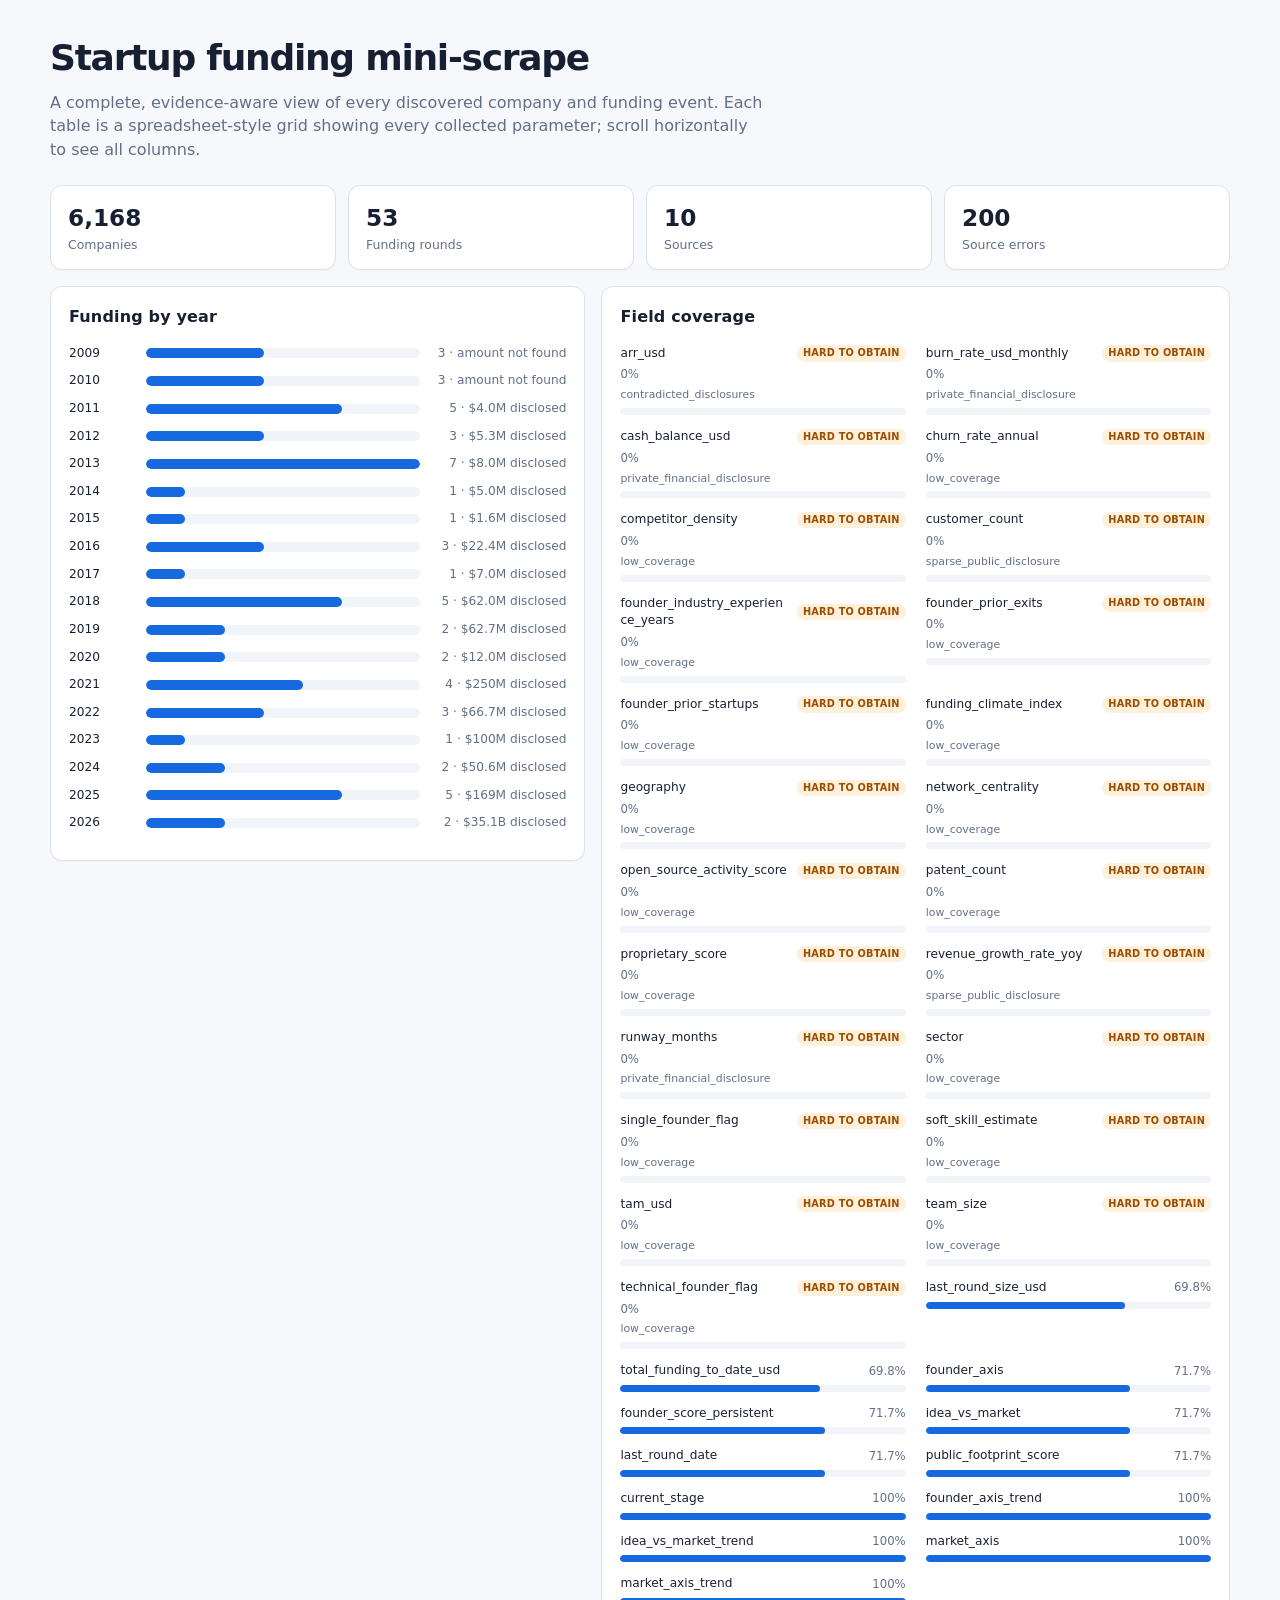
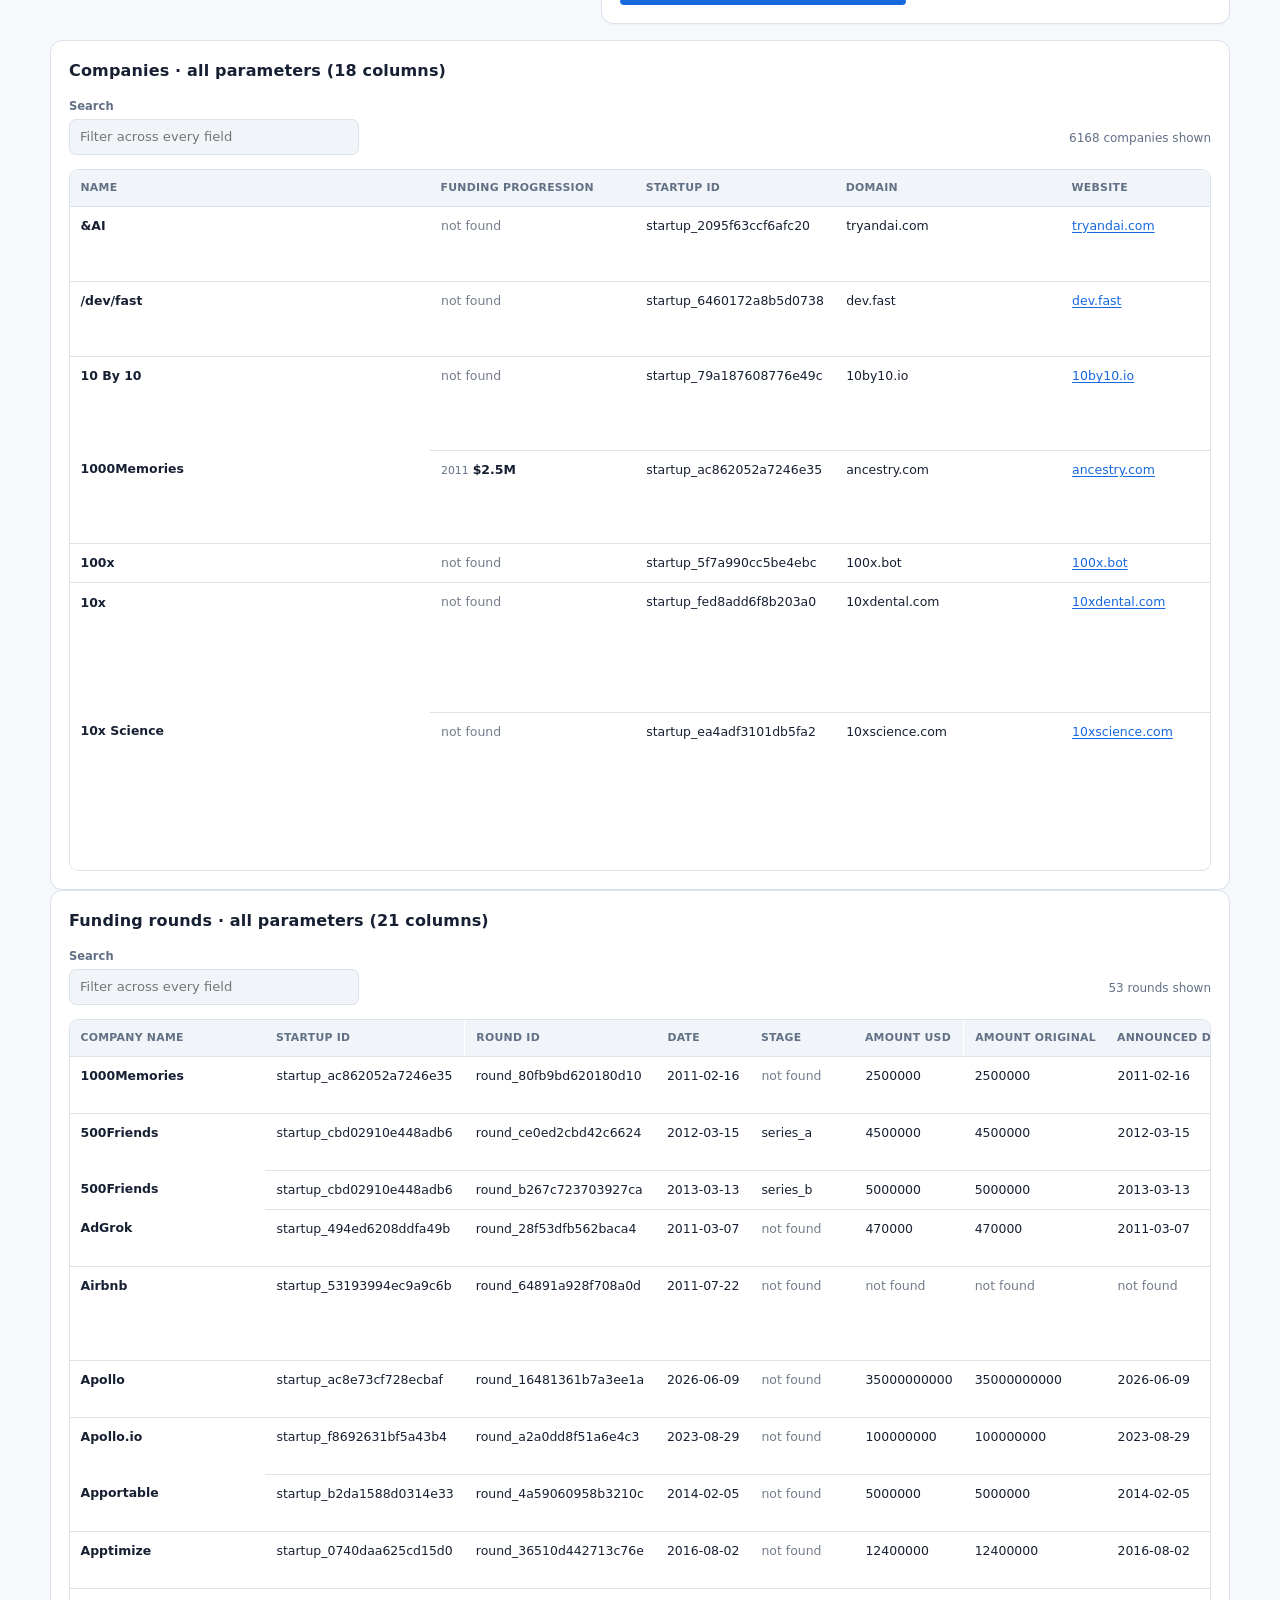
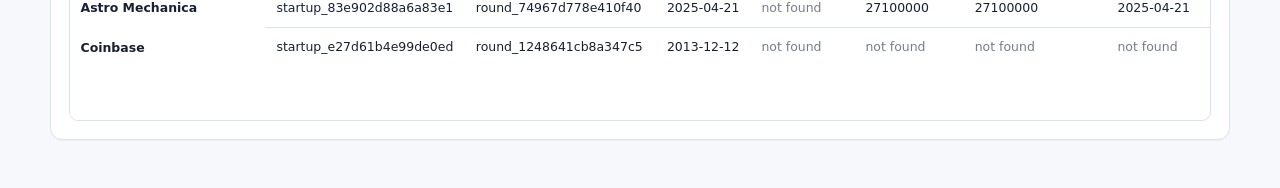
==== screening_handover/scrape_report.html @ 4d098d1a "big boy" ====
<!doctype html>
<html lang="en">
<head>
<meta charset="utf-8">
<meta name="viewport" content="width=device-width, initial-scale=1">
<title>Startup funding mini-scrape</title>
<style>
:root {
  color-scheme: light dark;
  --bg: #f7f8fb;
  --panel: #ffffff;
  --panel-soft: #f1f4f8;
  --ink: #172033;
  --muted: #627086;
  --line: #dce2ea;
  --brand: #1769e0;
  --brand-soft: #dceaff;
  --warn: #9b4d00;
  --warn-soft: #fff0db;
  --missing: #747d8c;
  font-family: Inter, ui-sans-serif, system-ui, -apple-system, BlinkMacSystemFont, "Segoe UI", sans-serif;
}
@media (prefers-color-scheme: dark) {
  :root {
    --bg: #11151d;
    --panel: #191f29;
    --panel-soft: #222a36;
    --ink: #f5f7fb;
    --muted: #aeb8c8;
    --line: #343e4d;
    --brand: #72a9ff;
    --brand-soft: #203a62;
    --warn: #ffc176;
    --warn-soft: #4a3218;
    --missing: #aab3c0;
  }
  .prog-arrow.up { color: #4ccb7f; }
  .prog-arrow.down { color: #ff7a63; }
}
* { box-sizing: border-box; }
body { margin: 0; background: var(--bg); color: var(--ink); line-height: 1.45; }
main { width: min(1180px, calc(100% - 32px)); margin: 0 auto; padding: 32px 0 48px; }
h1 { margin: 0; font-size: clamp(1.55rem, 4vw, 2.25rem); letter-spacing: -0.035em; }
h2 { margin: 0 0 16px; font-size: 1rem; letter-spacing: 0.01em; }
.lede { margin: 7px 0 24px; color: var(--muted); max-width: 70ch; }
.metrics { display: grid; grid-template-columns: repeat(4, minmax(0, 1fr)); gap: 12px; margin-bottom: 16px; }
.metric, .panel { background: var(--panel); border: 1px solid var(--line); border-radius: 12px; box-shadow: 0 1px 1px rgba(20, 30, 48, .03); }
.metric { padding: 15px 17px; }
.metric-value { display: block; font-size: 1.45rem; font-weight: 750; font-variant-numeric: tabular-nums; }
.metric-label { display: block; color: var(--muted); font-size: .78rem; margin-top: 2px; }
.grid { display: grid; grid-template-columns: minmax(0, .92fr) minmax(0, 1.08fr); gap: 16px; margin-bottom: 16px; align-items: start; }
.panel { padding: 18px; min-width: 0; }
.timeline-row { display: grid; grid-template-columns: 4.2rem minmax(80px, 1fr) minmax(8.5rem, auto); align-items: center; gap: 10px; margin: 10px 0; }
.timeline-year, .timeline-value { font-size: .76rem; font-variant-numeric: tabular-nums; }
.timeline-value { color: var(--muted); text-align: right; }
.timeline-track, .coverage-track { display: block; background: var(--panel-soft); border-radius: 999px; overflow: hidden; }
.timeline-track { height: 10px; }
.timeline-bar, .coverage-bar { display: block; height: 100%; background: var(--brand); border-radius: inherit; min-width: 0; }
.coverage-list { display: grid; grid-template-columns: repeat(2, minmax(0, 1fr)); gap: 13px 20px; }
.coverage-copy { display: grid; grid-template-columns: minmax(0, 1fr) auto; align-items: center; gap: 4px 8px; margin-bottom: 5px; }
.coverage-name { font-size: .76rem; overflow-wrap: anywhere; }
.coverage-pct { color: var(--muted); font-size: .73rem; font-variant-numeric: tabular-nums; }
.coverage-reason { grid-column: 1 / -1; color: var(--muted); font-size: .68rem; }
.coverage-track { height: 7px; }
.hard-badge { justify-self: start; color: var(--warn); background: var(--warn-soft); border-radius: 999px; padding: 1px 6px; font-size: .61rem; font-weight: 700; text-transform: uppercase; letter-spacing: .02em; }
.filters { display: flex; flex-wrap: wrap; gap: 12px; align-items: end; margin: 0 0 14px; }
.control { display: grid; gap: 4px; }
.control label { color: var(--muted); font-size: .72rem; font-weight: 650; }
input, select { min-height: 36px; padding: 7px 10px; color: var(--ink); background: var(--panel-soft); border: 1px solid var(--line); border-radius: 7px; font: inherit; font-size: .82rem; }
input { width: min(290px, 72vw); }
.shown-count { color: var(--muted); margin-left: auto; padding-bottom: 7px; font-size: .75rem; }
.table-wrap { overflow-x: auto; border: 1px solid var(--line); border-radius: 9px; }
table { width: 100%; border-collapse: collapse; min-width: 810px; font-size: .78rem; }
caption.sr-only, .sr-only { position: absolute; width: 1px; height: 1px; padding: 0; margin: -1px; overflow: hidden; clip: rect(0, 0, 0, 0); white-space: nowrap; border: 0; }
th, td { padding: 10px 11px; border-bottom: 1px solid var(--line); text-align: left; vertical-align: top; }
thead th { background: var(--panel-soft); color: var(--muted); font-size: .68rem; letter-spacing: .025em; text-transform: uppercase; white-space: nowrap; }
tbody th { font-weight: 700; }
tbody tr:last-child > * { border-bottom: 0; }
tbody tr:hover { background: color-mix(in srgb, var(--brand-soft) 22%, transparent); }
.numeric { text-align: right; font-variant-numeric: tabular-nums; }
.grid-wrap { overflow: auto; max-height: 78vh; border: 1px solid var(--line); border-radius: 9px; }
.grid-table { min-width: max-content; }
.grid-table td, .grid-table th { max-width: 360px; overflow-wrap: anywhere; }
.grid-table thead th { position: sticky; top: 0; z-index: 2; }
.grid-table th[scope="row"] { position: sticky; left: 0; z-index: 1; background: var(--panel); box-shadow: 1px 0 0 var(--line); }
.grid-table thead th:first-child { z-index: 3; background: var(--panel-soft); }
.grid-table tbody tr:hover th[scope="row"] { background: color-mix(in srgb, var(--brand-soft) 22%, var(--panel)); }
a { color: var(--brand); text-underline-offset: 2px; }
.prog { display: inline-flex; flex-wrap: wrap; align-items: center; gap: 3px 6px; font-variant-numeric: tabular-nums; }
.prog-step { display: inline-flex; align-items: baseline; gap: 4px; white-space: nowrap; }
.prog-year { color: var(--muted); font-size: .68rem; }
.prog-amt { font-weight: 650; }
.prog-arrow { font-weight: 800; font-size: .95rem; line-height: 1; }
.prog-arrow.up { color: #157a41; }
.prog-arrow.down { color: #b3341f; }
.prog-arrow.flat { color: var(--muted); }
.missing { color: var(--missing); }
.empty, .note { color: var(--muted); font-size: .78rem; }
.empty { margin: 0; padding: 8px 0; }
.note { margin: 12px 0 0; }
.empty-row td { text-align: center; color: var(--muted); padding: 24px; }
[hidden] { display: none !important; }
@media (max-width: 820px) {
  .metrics { grid-template-columns: repeat(2, minmax(0, 1fr)); }
  .grid { grid-template-columns: 1fr; }
  .shown-count { width: 100%; margin-left: 0; }
}
@media (max-width: 520px) {
  main { width: min(100% - 20px, 1180px); padding-top: 20px; }
  .coverage-list { grid-template-columns: 1fr; }
  .timeline-row { grid-template-columns: 3.5rem minmax(60px, 1fr); }
  .timeline-value { grid-column: 2; text-align: left; }
}
</style>
</head>
<body>
<main>
<header>
<h1>Startup funding mini-scrape</h1>
<p class="lede">A complete, evidence-aware view of every discovered company and funding event. Each table is a spreadsheet-style grid showing every collected parameter; scroll horizontally to see all columns.</p>
<div class="metrics" aria-label="Scrape summary"><div class="metric"><span class="metric-value">6,168</span><span class="metric-label">Companies</span></div><div class="metric"><span class="metric-value">53</span><span class="metric-label">Funding rounds</span></div><div class="metric"><span class="metric-value">10</span><span class="metric-label">Sources</span></div><div class="metric"><span class="metric-value">200</span><span class="metric-label">Source errors</span></div></div>
</header>
<div class="grid">
<section class="panel" aria-labelledby="timeline-heading">
<h2 id="timeline-heading">Funding by year</h2>
<div class="timeline-row" role="img" aria-label="2009: 3 funding rounds; amount not found"><span class="timeline-year">2009</span><span class="timeline-track"><span class="timeline-bar" style="width:42.86%"></span></span><span class="timeline-value">3 · amount not found</span></div><div class="timeline-row" role="img" aria-label="2010: 3 funding rounds; amount not found"><span class="timeline-year">2010</span><span class="timeline-track"><span class="timeline-bar" style="width:42.86%"></span></span><span class="timeline-value">3 · amount not found</span></div><div class="timeline-row" role="img" aria-label="2011: 5 funding rounds; $4.0M disclosed"><span class="timeline-year">2011</span><span class="timeline-track"><span class="timeline-bar" style="width:71.43%"></span></span><span class="timeline-value">5 · $4.0M disclosed</span></div><div class="timeline-row" role="img" aria-label="2012: 3 funding rounds; $5.3M disclosed"><span class="timeline-year">2012</span><span class="timeline-track"><span class="timeline-bar" style="width:42.86%"></span></span><span class="timeline-value">3 · $5.3M disclosed</span></div><div class="timeline-row" role="img" aria-label="2013: 7 funding rounds; $8.0M disclosed"><span class="timeline-year">2013</span><span class="timeline-track"><span class="timeline-bar" style="width:100.00%"></span></span><span class="timeline-value">7 · $8.0M disclosed</span></div><div class="timeline-row" role="img" aria-label="2014: 1 funding round; $5.0M disclosed"><span class="timeline-year">2014</span><span class="timeline-track"><span class="timeline-bar" style="width:14.29%"></span></span><span class="timeline-value">1 · $5.0M disclosed</span></div><div class="timeline-row" role="img" aria-label="2015: 1 funding round; $1.6M disclosed"><span class="timeline-year">2015</span><span class="timeline-track"><span class="timeline-bar" style="width:14.29%"></span></span><span class="timeline-value">1 · $1.6M disclosed</span></div><div class="timeline-row" role="img" aria-label="2016: 3 funding rounds; $22.4M disclosed"><span class="timeline-year">2016</span><span class="timeline-track"><span class="timeline-bar" style="width:42.86%"></span></span><span class="timeline-value">3 · $22.4M disclosed</span></div><div class="timeline-row" role="img" aria-label="2017: 1 funding round; $7.0M disclosed"><span class="timeline-year">2017</span><span class="timeline-track"><span class="timeline-bar" style="width:14.29%"></span></span><span class="timeline-value">1 · $7.0M disclosed</span></div><div class="timeline-row" role="img" aria-label="2018: 5 funding rounds; $62.0M disclosed"><span class="timeline-year">2018</span><span class="timeline-track"><span class="timeline-bar" style="width:71.43%"></span></span><span class="timeline-value">5 · $62.0M disclosed</span></div><div class="timeline-row" role="img" aria-label="2019: 2 funding rounds; $62.7M disclosed"><span class="timeline-year">2019</span><span class="timeline-track"><span class="timeline-bar" style="width:28.57%"></span></span><span class="timeline-value">2 · $62.7M disclosed</span></div><div class="timeline-row" role="img" aria-label="2020: 2 funding rounds; $12.0M disclosed"><span class="timeline-year">2020</span><span class="timeline-track"><span class="timeline-bar" style="width:28.57%"></span></span><span class="timeline-value">2 · $12.0M disclosed</span></div><div class="timeline-row" role="img" aria-label="2021: 4 funding rounds; $250M disclosed"><span class="timeline-year">2021</span><span class="timeline-track"><span class="timeline-bar" style="width:57.14%"></span></span><span class="timeline-value">4 · $250M disclosed</span></div><div class="timeline-row" role="img" aria-label="2022: 3 funding rounds; $66.7M disclosed"><span class="timeline-year">2022</span><span class="timeline-track"><span class="timeline-bar" style="width:42.86%"></span></span><span class="timeline-value">3 · $66.7M disclosed</span></div><div class="timeline-row" role="img" aria-label="2023: 1 funding round; $100M disclosed"><span class="timeline-year">2023</span><span class="timeline-track"><span class="timeline-bar" style="width:14.29%"></span></span><span class="timeline-value">1 · $100M disclosed</span></div><div class="timeline-row" role="img" aria-label="2024: 2 funding rounds; $50.6M disclosed"><span class="timeline-year">2024</span><span class="timeline-track"><span class="timeline-bar" style="width:28.57%"></span></span><span class="timeline-value">2 · $50.6M disclosed</span></div><div class="timeline-row" role="img" aria-label="2025: 5 funding rounds; $169M disclosed"><span class="timeline-year">2025</span><span class="timeline-track"><span class="timeline-bar" style="width:71.43%"></span></span><span class="timeline-value">5 · $169M disclosed</span></div><div class="timeline-row" role="img" aria-label="2026: 2 funding rounds; $35.1B disclosed"><span class="timeline-year">2026</span><span class="timeline-track"><span class="timeline-bar" style="width:28.57%"></span></span><span class="timeline-value">2 · $35.1B disclosed</span></div>
</section>
<section class="panel" aria-labelledby="coverage-heading">
<h2 id="coverage-heading">Field coverage</h2>
<div class="coverage-list"><div class="coverage-item"><div class="coverage-copy"><span class="coverage-name">arr_usd</span><span class="hard-badge">hard to obtain</span><span class="coverage-pct">0%</span><span class="coverage-reason">contradicted_disclosures</span></div><div class="coverage-track" role="progressbar" aria-valuemin="0" aria-valuemax="100" aria-valuenow="0.0"><span class="coverage-bar" style="width:0.00%"></span></div></div><div class="coverage-item"><div class="coverage-copy"><span class="coverage-name">burn_rate_usd_monthly</span><span class="hard-badge">hard to obtain</span><span class="coverage-pct">0%</span><span class="coverage-reason">private_financial_disclosure</span></div><div class="coverage-track" role="progressbar" aria-valuemin="0" aria-valuemax="100" aria-valuenow="0.0"><span class="coverage-bar" style="width:0.00%"></span></div></div><div class="coverage-item"><div class="coverage-copy"><span class="coverage-name">cash_balance_usd</span><span class="hard-badge">hard to obtain</span><span class="coverage-pct">0%</span><span class="coverage-reason">private_financial_disclosure</span></div><div class="coverage-track" role="progressbar" aria-valuemin="0" aria-valuemax="100" aria-valuenow="0.0"><span class="coverage-bar" style="width:0.00%"></span></div></div><div class="coverage-item"><div class="coverage-copy"><span class="coverage-name">churn_rate_annual</span><span class="hard-badge">hard to obtain</span><span class="coverage-pct">0%</span><span class="coverage-reason">low_coverage</span></div><div class="coverage-track" role="progressbar" aria-valuemin="0" aria-valuemax="100" aria-valuenow="0.0"><span class="coverage-bar" style="width:0.00%"></span></div></div><div class="coverage-item"><div class="coverage-copy"><span class="coverage-name">competitor_density</span><span class="hard-badge">hard to obtain</span><span class="coverage-pct">0%</span><span class="coverage-reason">low_coverage</span></div><div class="coverage-track" role="progressbar" aria-valuemin="0" aria-valuemax="100" aria-valuenow="0.0"><span class="coverage-bar" style="width:0.00%"></span></div></div><div class="coverage-item"><div class="coverage-copy"><span class="coverage-name">customer_count</span><span class="hard-badge">hard to obtain</span><span class="coverage-pct">0%</span><span class="coverage-reason">sparse_public_disclosure</span></div><div class="coverage-track" role="progressbar" aria-valuemin="0" aria-valuemax="100" aria-valuenow="0.0"><span class="coverage-bar" style="width:0.00%"></span></div></div><div class="coverage-item"><div class="coverage-copy"><span class="coverage-name">founder_industry_experience_years</span><span class="hard-badge">hard to obtain</span><span class="coverage-pct">0%</span><span class="coverage-reason">low_coverage</span></div><div class="coverage-track" role="progressbar" aria-valuemin="0" aria-valuemax="100" aria-valuenow="0.0"><span class="coverage-bar" style="width:0.00%"></span></div></div><div class="coverage-item"><div class="coverage-copy"><span class="coverage-name">founder_prior_exits</span><span class="hard-badge">hard to obtain</span><span class="coverage-pct">0%</span><span class="coverage-reason">low_coverage</span></div><div class="coverage-track" role="progressbar" aria-valuemin="0" aria-valuemax="100" aria-valuenow="0.0"><span class="coverage-bar" style="width:0.00%"></span></div></div><div class="coverage-item"><div class="coverage-copy"><span class="coverage-name">founder_prior_startups</span><span class="hard-badge">hard to obtain</span><span class="coverage-pct">0%</span><span class="coverage-reason">low_coverage</span></div><div class="coverage-track" role="progressbar" aria-valuemin="0" aria-valuemax="100" aria-valuenow="0.0"><span class="coverage-bar" style="width:0.00%"></span></div></div><div class="coverage-item"><div class="coverage-copy"><span class="coverage-name">funding_climate_index</span><span class="hard-badge">hard to obtain</span><span class="coverage-pct">0%</span><span class="coverage-reason">low_coverage</span></div><div class="coverage-track" role="progressbar" aria-valuemin="0" aria-valuemax="100" aria-valuenow="0.0"><span class="coverage-bar" style="width:0.00%"></span></div></div><div class="coverage-item"><div class="coverage-copy"><span class="coverage-name">geography</span><span class="hard-badge">hard to obtain</span><span class="coverage-pct">0%</span><span class="coverage-reason">low_coverage</span></div><div class="coverage-track" role="progressbar" aria-valuemin="0" aria-valuemax="100" aria-valuenow="0.0"><span class="coverage-bar" style="width:0.00%"></span></div></div><div class="coverage-item"><div class="coverage-copy"><span class="coverage-name">network_centrality</span><span class="hard-badge">hard to obtain</span><span class="coverage-pct">0%</span><span class="coverage-reason">low_coverage</span></div><div class="coverage-track" role="progressbar" aria-valuemin="0" aria-valuemax="100" aria-valuenow="0.0"><span class="coverage-bar" style="width:0.00%"></span></div></div><div class="coverage-item"><div class="coverage-copy"><span class="coverage-name">open_source_activity_score</span><span class="hard-badge">hard to obtain</span><span class="coverage-pct">0%</span><span class="coverage-reason">low_coverage</span></div><div class="coverage-track" role="progressbar" aria-valuemin="0" aria-valuemax="100" aria-valuenow="0.0"><span class="coverage-bar" style="width:0.00%"></span></div></div><div class="coverage-item"><div class="coverage-copy"><span class="coverage-name">patent_count</span><span class="hard-badge">hard to obtain</span><span class="coverage-pct">0%</span><span class="coverage-reason">low_coverage</span></div><div class="coverage-track" role="progressbar" aria-valuemin="0" aria-valuemax="100" aria-valuenow="0.0"><span class="coverage-bar" style="width:0.00%"></span></div></div><div class="coverage-item"><div class="coverage-copy"><span class="coverage-name">proprietary_score</span><span class="hard-badge">hard to obtain</span><span class="coverage-pct">0%</span><span class="coverage-reason">low_coverage</span></div><div class="coverage-track" role="progressbar" aria-valuemin="0" aria-valuemax="100" aria-valuenow="0.0"><span class="coverage-bar" style="width:0.00%"></span></div></div><div class="coverage-item"><div class="coverage-copy"><span class="coverage-name">revenue_growth_rate_yoy</span><span class="hard-badge">hard to obtain</span><span class="coverage-pct">0%</span><span class="coverage-reason">sparse_public_disclosure</span></div><div class="coverage-track" role="progressbar" aria-valuemin="0" aria-valuemax="100" aria-valuenow="0.0"><span class="coverage-bar" style="width:0.00%"></span></div></div><div class="coverage-item"><div class="coverage-copy"><span class="coverage-name">runway_months</span><span class="hard-badge">hard to obtain</span><span class="coverage-pct">0%</span><span class="coverage-reason">private_financial_disclosure</span></div><div class="coverage-track" role="progressbar" aria-valuemin="0" aria-valuemax="100" aria-valuenow="0.0"><span class="coverage-bar" style="width:0.00%"></span></div></div><div class="coverage-item"><div class="coverage-copy"><span class="coverage-name">sector</span><span class="hard-badge">hard to obtain</span><span class="coverage-pct">0%</span><span class="coverage-reason">low_coverage</span></div><div class="coverage-track" role="progressbar" aria-valuemin="0" aria-valuemax="100" aria-valuenow="0.0"><span class="coverage-bar" style="width:0.00%"></span></div></div><div class="coverage-item"><div class="coverage-copy"><span class="coverage-name">single_founder_flag</span><span class="hard-badge">hard to obtain</span><span class="coverage-pct">0%</span><span class="coverage-reason">low_coverage</span></div><div class="coverage-track" role="progressbar" aria-valuemin="0" aria-valuemax="100" aria-valuenow="0.0"><span class="coverage-bar" style="width:0.00%"></span></div></div><div class="coverage-item"><div class="coverage-copy"><span class="coverage-name">soft_skill_estimate</span><span class="hard-badge">hard to obtain</span><span class="coverage-pct">0%</span><span class="coverage-reason">low_coverage</span></div><div class="coverage-track" role="progressbar" aria-valuemin="0" aria-valuemax="100" aria-valuenow="0.0"><span class="coverage-bar" style="width:0.00%"></span></div></div><div class="coverage-item"><div class="coverage-copy"><span class="coverage-name">tam_usd</span><span class="hard-badge">hard to obtain</span><span class="coverage-pct">0%</span><span class="coverage-reason">low_coverage</span></div><div class="coverage-track" role="progressbar" aria-valuemin="0" aria-valuemax="100" aria-valuenow="0.0"><span class="coverage-bar" style="width:0.00%"></span></div></div><div class="coverage-item"><div class="coverage-copy"><span class="coverage-name">team_size</span><span class="hard-badge">hard to obtain</span><span class="coverage-pct">0%</span><span class="coverage-reason">low_coverage</span></div><div class="coverage-track" role="progressbar" aria-valuemin="0" aria-valuemax="100" aria-valuenow="0.0"><span class="coverage-bar" style="width:0.00%"></span></div></div><div class="coverage-item"><div class="coverage-copy"><span class="coverage-name">technical_founder_flag</span><span class="hard-badge">hard to obtain</span><span class="coverage-pct">0%</span><span class="coverage-reason">low_coverage</span></div><div class="coverage-track" role="progressbar" aria-valuemin="0" aria-valuemax="100" aria-valuenow="0.0"><span class="coverage-bar" style="width:0.00%"></span></div></div><div class="coverage-item"><div class="coverage-copy"><span class="coverage-name">last_round_size_usd</span><span class="coverage-pct">69.8%</span></div><div class="coverage-track" role="progressbar" aria-valuemin="0" aria-valuemax="100" aria-valuenow="69.8"><span class="coverage-bar" style="width:69.81%"></span></div></div><div class="coverage-item"><div class="coverage-copy"><span class="coverage-name">total_funding_to_date_usd</span><span class="coverage-pct">69.8%</span></div><div class="coverage-track" role="progressbar" aria-valuemin="0" aria-valuemax="100" aria-valuenow="69.8"><span class="coverage-bar" style="width:69.81%"></span></div></div><div class="coverage-item"><div class="coverage-copy"><span class="coverage-name">founder_axis</span><span class="coverage-pct">71.7%</span></div><div class="coverage-track" role="progressbar" aria-valuemin="0" aria-valuemax="100" aria-valuenow="71.7"><span class="coverage-bar" style="width:71.70%"></span></div></div><div class="coverage-item"><div class="coverage-copy"><span class="coverage-name">founder_score_persistent</span><span class="coverage-pct">71.7%</span></div><div class="coverage-track" role="progressbar" aria-valuemin="0" aria-valuemax="100" aria-valuenow="71.7"><span class="coverage-bar" style="width:71.70%"></span></div></div><div class="coverage-item"><div class="coverage-copy"><span class="coverage-name">idea_vs_market</span><span class="coverage-pct">71.7%</span></div><div class="coverage-track" role="progressbar" aria-valuemin="0" aria-valuemax="100" aria-valuenow="71.7"><span class="coverage-bar" style="width:71.70%"></span></div></div><div class="coverage-item"><div class="coverage-copy"><span class="coverage-name">last_round_date</span><span class="coverage-pct">71.7%</span></div><div class="coverage-track" role="progressbar" aria-valuemin="0" aria-valuemax="100" aria-valuenow="71.7"><span class="coverage-bar" style="width:71.70%"></span></div></div><div class="coverage-item"><div class="coverage-copy"><span class="coverage-name">public_footprint_score</span><span class="coverage-pct">71.7%</span></div><div class="coverage-track" role="progressbar" aria-valuemin="0" aria-valuemax="100" aria-valuenow="71.7"><span class="coverage-bar" style="width:71.70%"></span></div></div><div class="coverage-item"><div class="coverage-copy"><span class="coverage-name">current_stage</span><span class="coverage-pct">100%</span></div><div class="coverage-track" role="progressbar" aria-valuemin="0" aria-valuemax="100" aria-valuenow="100.0"><span class="coverage-bar" style="width:100.00%"></span></div></div><div class="coverage-item"><div class="coverage-copy"><span class="coverage-name">founder_axis_trend</span><span class="coverage-pct">100%</span></div><div class="coverage-track" role="progressbar" aria-valuemin="0" aria-valuemax="100" aria-valuenow="100.0"><span class="coverage-bar" style="width:100.00%"></span></div></div><div class="coverage-item"><div class="coverage-copy"><span class="coverage-name">idea_vs_market_trend</span><span class="coverage-pct">100%</span></div><div class="coverage-track" role="progressbar" aria-valuemin="0" aria-valuemax="100" aria-valuenow="100.0"><span class="coverage-bar" style="width:100.00%"></span></div></div><div class="coverage-item"><div class="coverage-copy"><span class="coverage-name">market_axis</span><span class="coverage-pct">100%</span></div><div class="coverage-track" role="progressbar" aria-valuemin="0" aria-valuemax="100" aria-valuenow="100.0"><span class="coverage-bar" style="width:100.00%"></span></div></div><div class="coverage-item"><div class="coverage-copy"><span class="coverage-name">market_axis_trend</span><span class="coverage-pct">100%</span></div><div class="coverage-track" role="progressbar" aria-valuemin="0" aria-valuemax="100" aria-valuenow="100.0"><span class="coverage-bar" style="width:100.00%"></span></div></div></div>
</section>
</div>
<section class="panel" aria-labelledby="companies-heading">
<h2 id="companies-heading">Companies · all parameters (18 columns)</h2>
<div class="filters" role="search" aria-label="Filter companies">
<div class="control"><label for="company-list-filter">Search</label><input id="company-list-filter" class="grid-search" type="search" placeholder="Filter across every field" autocomplete="off" aria-controls="companies-table" data-target="companies-table" data-count="company-list-shown" data-singular="company" data-plural="companies"></div>
<div class="shown-count" id="company-list-shown" aria-live="polite">6168 companies shown</div>
</div>
<div class="grid-wrap"><table id="companies-table" class="grid-table">
<caption class="sr-only">All scraped companies with every collected parameter as a column</caption>
<thead><tr><th scope="col">name</th><th scope="col">funding progression</th><th scope="col">startup id</th><th scope="col">domain</th><th scope="col">website</th><th scope="col">accelerators</th><th scope="col">aliases</th><th scope="col">batches</th><th scope="col">description</th><th scope="col">directory urls</th><th scope="col">external ids</th><th scope="col">founded year</th><th scope="col">founders</th><th scope="col">geography</th><th scope="col">sectors</th><th scope="col">source ids</th><th scope="col">statuses</th><th scope="col">team size</th></tr></thead>
<tbody><tr class="grid-row" data-search="&amp;ai startup_2095f63ccf6afc20 tryandai.com https://tryandai.com y combinator &amp;ai summer 2024 &amp;ai is a collaborative workspace that delivers trial-ready work product for patent litigators — fast enough for pitches, strong enough for court. https://ycombinator.com/companies/ai-2 {&quot;yc&quot;: &quot;29798&quot;} san francisco, ca, usa b2b, b2b -&gt; legal source_53e82ecdc010e826, source_cb324a1d7193c053 yc stage: early, yc status: active 7"><th scope="row">&amp;AI</th><td><span class="missing">not found</span></td><td>startup_2095f63ccf6afc20</td><td>tryandai.com</td><td><a href="https://tryandai.com" target="_blank" rel="noopener noreferrer">tryandai.com</a></td><td>Y Combinator</td><td>&amp;AI</td><td>Summer 2024</td><td>&amp;AI is a collaborative workspace that delivers trial-ready work product for patent litigators — fast enough for pitches, strong enough for court.</td><td><a href="https://ycombinator.com/companies/ai-2" target="_blank" rel="noopener noreferrer">ycombinator.com</a></td><td>{&quot;yc&quot;: &quot;29798&quot;}</td><td><span class="missing">not found</span></td><td><span class="missing">not found</span></td><td>San Francisco, CA, USA</td><td>B2B, B2B -&gt; Legal</td><td>source_53e82ecdc010e826, source_cb324a1d7193c053</td><td>YC stage: Early, YC status: Active</td><td>7</td></tr><tr class="grid-row" data-search="/dev/fast startup_6460172a8b5d0738 dev.fast https://dev.fast y combinator /dev/fast winter 2026 /dev/fast is the ai-native code forge. developers use it to drive token cost savings and cut mean time-in-review by 2x. learn more at https://dev.fast https://ycombinator.com/companies/devfast {&quot;yc&quot;: &quot;31118&quot;} san francisco, ca, usa b2b source_9d2646e7b5f22e29, source_dd7d40e1a1c271da yc stage: early, yc status: active 4"><th scope="row">/dev/fast</th><td><span class="missing">not found</span></td><td>startup_6460172a8b5d0738</td><td>dev.fast</td><td><a href="https://dev.fast" target="_blank" rel="noopener noreferrer">dev.fast</a></td><td>Y Combinator</td><td>/dev/fast</td><td>Winter 2026</td><td>/dev/fast is the AI-native code forge. Developers use it to drive token cost savings and cut mean time-in-review by 2x. Learn more at https://dev.fast</td><td><a href="https://ycombinator.com/companies/devfast" target="_blank" rel="noopener noreferrer">ycombinator.com</a></td><td>{&quot;yc&quot;: &quot;31118&quot;}</td><td><span class="missing">not found</span></td><td><span class="missing">not found</span></td><td>San Francisco, CA, USA</td><td>B2B</td><td>source_9d2646e7b5f22e29, source_dd7d40e1a1c271da</td><td>YC stage: Early, YC status: Active</td><td>4</td></tr><tr class="grid-row" data-search="10 by 10 startup_79a187608776e49c 10by10.io https://10by10.io y combinator 10 by 10 summer 2017 10by10 is a marketplace to instantly match qualified candidates with companies by pooling candidates across recruitment agencies. check out the testimonials on our website (www.10by10.io). https://ycombinator.com/companies/10-by-10 {&quot;yc&quot;: &quot;1700&quot;} san francisco, ca, usa; remote b2b, b2b -&gt; recruiting and talent source_6c50df17fc9e5f25, source_fd8845e6264b4f65 yc stage: early, yc status: active 5"><th scope="row">10 By 10</th><td><span class="missing">not found</span></td><td>startup_79a187608776e49c</td><td>10by10.io</td><td><a href="https://10by10.io" target="_blank" rel="noopener noreferrer">10by10.io</a></td><td>Y Combinator</td><td>10 By 10</td><td>Summer 2017</td><td>10by10 is a marketplace to instantly match qualified candidates with companies by pooling candidates across recruitment agencies. Check out the testimonials on our website (www.10by10.io).</td><td><a href="https://ycombinator.com/companies/10-by-10" target="_blank" rel="noopener noreferrer">ycombinator.com</a></td><td>{&quot;yc&quot;: &quot;1700&quot;}</td><td><span class="missing">not found</span></td><td><span class="missing">not found</span></td><td>San Francisco, CA, USA; Remote</td><td>B2B, B2B -&gt; Recruiting and Talent</td><td>source_6c50df17fc9e5f25, source_fd8845e6264b4f65</td><td>YC stage: Early, YC status: Active</td><td>5</td></tr><tr class="grid-row" data-search="1000memories 2011 $2.5m startup_ac862052a7246e35 ancestry.com http://ancestry.com y combinator 1000memories summer 2010 1000memories is the new shoebox for your old photos. 1000memories allows people to organize, share, and discover old photos and memories and set up family trees. https://ycombinator.com/companies/1000memories {&quot;yc&quot;: &quot;192&quot;} san francisco, ca, usa consumer, consumer -&gt; home and personal source_c13fe3ef9c1df972, source_d2de2148a293fde6 yc stage: early, yc status: acquired 2"><th scope="row">1000Memories</th><td><span class="prog"><span class="prog-step"><span class="prog-year">2011</span><span class="prog-amt">$2.5M</span></span></span></td><td>startup_ac862052a7246e35</td><td>ancestry.com</td><td><a href="http://ancestry.com" target="_blank" rel="noopener noreferrer">ancestry.com</a></td><td>Y Combinator</td><td>1000Memories</td><td>Summer 2010</td><td>1000memories is the new shoebox for your old photos. 1000Memories allows people to organize, share, and discover old photos and memories and set up family trees.</td><td><a href="https://ycombinator.com/companies/1000memories" target="_blank" rel="noopener noreferrer">ycombinator.com</a></td><td>{&quot;yc&quot;: &quot;192&quot;}</td><td><span class="missing">not found</span></td><td><span class="missing">not found</span></td><td>San Francisco, CA, USA</td><td>Consumer, Consumer -&gt; Home and Personal</td><td>source_c13fe3ef9c1df972, source_d2de2148a293fde6</td><td>YC stage: Early, YC status: Acquired</td><td>2</td></tr><tr class="grid-row" data-search="100x startup_5f7a990cc5be4ebc 100x.bot https://100x.bot?utm_source=inbound&amp;utm_medium=bookface&amp;utm_campaign=yc&amp;utm_id=122 y combinator 100x summer 2022 https://ycombinator.com/companies/100x {&quot;yc&quot;: &quot;26861&quot;} bengaluru, ka, india b2b, b2b -&gt; productivity source_2b5960fe7a70e04c yc stage: early, yc status: active 3"><th scope="row">100x</th><td><span class="missing">not found</span></td><td>startup_5f7a990cc5be4ebc</td><td>100x.bot</td><td><a href="https://100x.bot?utm_source=inbound&amp;utm_medium=bookface&amp;utm_campaign=yc&amp;utm_id=122" target="_blank" rel="noopener noreferrer">100x.bot</a></td><td>Y Combinator</td><td>100x</td><td>Summer 2022</td><td><span class="missing">not found</span></td><td><a href="https://ycombinator.com/companies/100x" target="_blank" rel="noopener noreferrer">ycombinator.com</a></td><td>{&quot;yc&quot;: &quot;26861&quot;}</td><td><span class="missing">not found</span></td><td><span class="missing">not found</span></td><td>Bengaluru, KA, India</td><td>B2B, B2B -&gt; Productivity</td><td>source_2b5960fe7a70e04c</td><td>YC stage: Early, YC status: Active</td><td>3</td></tr><tr class="grid-row" data-search="10x startup_fed8add6f8b203a0 10xdental.com https://10xdental.com y combinator 10x winter 2025 10x helps dental practices turn missed revenue opportunities into booked appointments. we connect to a practice’s patient database, identify overdue recalls, lapsed patients, and unscheduled treatment plans, then use ai calling and texting to bring those patients back into the chair. https://ycombinator.com/companies/10x {&quot;yc&quot;: &quot;30250&quot;} san francisco, ca, usa healthcare source_a3c7722a7818aa21, source_b69a767c6354429f yc stage: early, yc status: active 2"><th scope="row">10x</th><td><span class="missing">not found</span></td><td>startup_fed8add6f8b203a0</td><td>10xdental.com</td><td><a href="https://10xdental.com" target="_blank" rel="noopener noreferrer">10xdental.com</a></td><td>Y Combinator</td><td>10x</td><td>Winter 2025</td><td>10x helps dental practices turn missed revenue opportunities into booked appointments. We connect to a practice’s patient database, identify overdue recalls, lapsed patients, and unscheduled treatment plans, then use AI calling and texting to bring those patients back into the chair.</td><td><a href="https://ycombinator.com/companies/10x" target="_blank" rel="noopener noreferrer">ycombinator.com</a></td><td>{&quot;yc&quot;: &quot;30250&quot;}</td><td><span class="missing">not found</span></td><td><span class="missing">not found</span></td><td>San Francisco, CA, USA</td><td>Healthcare</td><td>source_a3c7722a7818aa21, source_b69a767c6354429f</td><td>YC stage: Early, YC status: Active</td><td>2</td></tr><tr class="grid-row" data-search="10x science startup_ea4adf3101db5fa2 10xscience.com https://10xscience.com y combinator 10x science winter 2026 10x science develops frontier ai models with deep memory to redefine how scientists understand and engineer biology across the life sciences, starting with drug development. ai-powered drug discovery is flooding the pipeline with new candidates faster than ever. but before any of them can advance to the clinic, scientists must deeply characterize the protein therapeutic to understand whether it will work. today, that process takes months of manual, error-prone analysis that cannot keep pace with discovery. our ai-native platform automates it, giving drug developers the confidence to advance the right candidates and stop the wrong ones early. we have strong commercial traction with enterprise pharma customers. our founding team built the field of next-generation protein characterization out of carolyn bertozzi&#x27;s nobel laureate lab at stanford. collectively, we have 18+ years of collective domain expertise, 47+ scientific publications, and a 2x yc founder. we move at the highest velocity and are positioned to lead the next generation of modern ai development in the life sciences. https://ycombinator.com/companies/10x-science {&quot;yc&quot;: &quot;31098&quot;} san francisco, ca, usa b2b source_0e7c9660e109983c, source_91445697c066d89f yc stage: early, yc status: active 3"><th scope="row">10x Science</th><td><span class="missing">not found</span></td><td>startup_ea4adf3101db5fa2</td><td>10xscience.com</td><td><a href="https://10xscience.com" target="_blank" rel="noopener noreferrer">10xscience.com</a></td><td>Y Combinator</td><td>10x Science</td><td>Winter 2026</td><td>10x Science develops frontier AI models with deep memory to redefine how scientists understand and engineer biology across the life sciences, starting with drug development. AI-powered drug discovery is flooding the pipeline with new candidates faster than ever. But before any of them can advance to the clinic, scientists must deeply characterize the protein therapeutic to understand whether it will work. Today, that process takes months of manual, error-prone analysis that cannot keep pace with discovery. Our AI-native platform automates it, giving drug developers the confidence to advance the right candidates and stop the wrong ones early. We have strong commercial traction with enterprise pharma customers. Our founding team built the field of next-generation protein characterization out of Carolyn Bertozzi&#x27;s Nobel laureate lab at Stanford. Collectively, we have 18+ years of collective domain expertise, 47+ scientific publications, and a 2x YC Founder. We move at the highest velocity and are positioned to lead the next generation of modern AI development in the life sciences.</td><td><a href="https://ycombinator.com/companies/10x-science" target="_blank" rel="noopener noreferrer">ycombinator.com</a></td><td>{&quot;yc&quot;: &quot;31098&quot;}</td><td><span class="missing">not found</span></td><td><span class="missing">not found</span></td><td>San Francisco, CA, USA</td><td>B2B</td><td>source_0e7c9660e109983c, source_91445697c066d89f</td><td>YC stage: Early, YC status: Active</td><td>3</td></tr><tr class="grid-row" data-search="14.ai startup_e54508e30f805908 14.ai https://14.ai y combinator 14.ai winter 2024 14.ai operates brands autonomously. our software runs the core machinery of a modern company, from demand generation to fulfillment to customer relationships. the next iconic brands will run with far fewer people, tighter software loops, and much more operational intelligence. our system connects acquisition, operations, support, and decision-making across the brands we build into one intelligent layer. we use 14.ai to launch and run our own brands, improve the system in production, and make brand creation faster, measurable, and more programmable with every cycle. https://ycombinator.com/companies/14-ai {&quot;yc&quot;: &quot;29341&quot;} san francisco, ca, usa b2b, b2b -&gt; infrastructure source_132615e6ece5dee2, source_1838bed19390afc8 yc stage: early, yc status: active 3"><th scope="row">14.ai</th><td><span class="missing">not found</span></td><td>startup_e54508e30f805908</td><td>14.ai</td><td><a href="https://14.ai" target="_blank" rel="noopener noreferrer">14.ai</a></td><td>Y Combinator</td><td>14.ai</td><td>Winter 2024</td><td>14.ai operates brands autonomously. Our software runs the core machinery of a modern company, from demand generation to fulfillment to customer relationships. The next iconic brands will run with far fewer people, tighter software loops, and much more operational intelligence. Our system connects acquisition, operations, support, and decision-making across the brands we build into one intelligent layer. We use 14.ai to launch and run our own brands, improve the system in production, and make brand creation faster, measurable, and more programmable with every cycle.</td><td><a href="https://ycombinator.com/companies/14-ai" target="_blank" rel="noopener noreferrer">ycombinator.com</a></td><td>{&quot;yc&quot;: &quot;29341&quot;}</td><td><span class="missing">not found</span></td><td><span class="missing">not found</span></td><td>San Francisco, CA, USA</td><td>B2B, B2B -&gt; Infrastructure</td><td>source_132615e6ece5dee2, source_1838bed19390afc8</td><td>YC stage: Early, YC status: Active</td><td>3</td></tr><tr class="grid-row" data-search="1849 bio startup_9a7f77f6020ee555 1849.bio https://1849.bio y combinator 1849 bio summer 2024 1849 bio designs microbes enabling cheap metal extraction allowing miners to unlock value from low quality copper and gold ores. surprisingly, the mining industry is one of the largest scale users of biotech in the world with biomining processes accounting for ~1% of global copper production. biomining is ultra-low cost, running around ~$1/ton of ore vs ~$7/ton for conventional processes. unfortunately, while biomining is cheap, it can’t be applied to over 80% of copper ores, leaving vast resources without profitable extraction methods. an estimated ~$800b of copper sit today in waste materials and stockpiles with negative unit economics. while a great deal of effort has been spent on optimizing microbial metal extraction processes, very little effort has been spent on optimizing the microbes themselves. to change that, we’re creating new biotech tools and platforms applied directly to the types of biology most relevant to miners. this enables us to develop new microbes and tackle some of the most difficult problems in biomining, unlocking billions in value from unprofitable resources while being more environmentally friendly than conventional processes. we’re world class microbial engineers. we met while doing our phds in synthetic biology, where we spent our time applying and developing the most advanced bioengineering technologies to engineer living cells. https://ycombinator.com/companies/1849-bio {&quot;yc&quot;: &quot;29733&quot;} san francisco, ca, usa industrials source_2979ebafd0f74ec5, source_f394c6eb297a5067 yc stage: early, yc status: active 3"><th scope="row">1849 bio</th><td><span class="missing">not found</span></td><td>startup_9a7f77f6020ee555</td><td>1849.bio</td><td><a href="https://1849.bio" target="_blank" rel="noopener noreferrer">1849.bio</a></td><td>Y Combinator</td><td>1849 bio</td><td>Summer 2024</td><td>1849 bio designs microbes enabling cheap metal extraction allowing miners to unlock value from low quality copper and gold ores. Surprisingly, the mining industry is one of the largest scale users of biotech in the world with biomining processes accounting for ~1% of global copper production. Biomining is ultra-low cost, running around ~$1/ton of ore vs ~$7/ton for conventional processes. Unfortunately, while biomining is cheap, it can’t be applied to over 80% of copper ores, leaving vast resources without profitable extraction methods. An estimated ~$800B of copper sit today in waste materials and stockpiles with negative unit economics. While a great deal of effort has been spent on optimizing microbial metal extraction processes, very little effort has been spent on optimizing the microbes themselves. To change that, we’re creating new biotech tools and platforms applied directly to the types of biology most relevant to miners. This enables us to develop new microbes and tackle some of the most difficult problems in biomining, unlocking billions in value from unprofitable resources while being more environmentally friendly than conventional processes. We’re world class microbial engineers. We met while doing our PhDs in synthetic biology, where we spent our time applying and developing the most advanced bioengineering technologies to engineer living cells.</td><td><a href="https://ycombinator.com/companies/1849-bio" target="_blank" rel="noopener noreferrer">ycombinator.com</a></td><td>{&quot;yc&quot;: &quot;29733&quot;}</td><td><span class="missing">not found</span></td><td><span class="missing">not found</span></td><td>San Francisco, CA, USA</td><td>Industrials</td><td>source_2979ebafd0f74ec5, source_f394c6eb297a5067</td><td>YC stage: Early, YC status: Active</td><td>3</td></tr><tr class="grid-row" data-search="1910 startup_c12140ae3afb3566 1910.ai http://1910.ai y combinator 1910 winter 2019 we are the only ai-native biotech pioneering small and large molecule therapeutics discovery by integrating massive multimodal data, frontier ai models, and high-throughput lab automation into an infrastructure for ai-enabled drug discovery. https://ycombinator.com/companies/1910 {&quot;yc&quot;: &quot;12286&quot;} boston, ma, usa healthcare, healthcare -&gt; therapeutics source_3b8f984952e582db, source_ef1e7d5dc7972328 yc stage: growth, yc status: active 20"><th scope="row">1910</th><td><span class="missing">not found</span></td><td>startup_c12140ae3afb3566</td><td>1910.ai</td><td><a href="http://1910.ai" target="_blank" rel="noopener noreferrer">1910.ai</a></td><td>Y Combinator</td><td>1910</td><td>Winter 2019</td><td>We are the only AI-native biotech pioneering small and large molecule therapeutics discovery by integrating massive multimodal data, frontier AI models, and high-throughput lab automation into an infrastructure for AI-enabled drug discovery.</td><td><a href="https://ycombinator.com/companies/1910" target="_blank" rel="noopener noreferrer">ycombinator.com</a></td><td>{&quot;yc&quot;: &quot;12286&quot;}</td><td><span class="missing">not found</span></td><td><span class="missing">not found</span></td><td>Boston, MA, USA</td><td>Healthcare, Healthcare -&gt; Therapeutics</td><td>source_3b8f984952e582db, source_ef1e7d5dc7972328</td><td>YC stage: Growth, YC status: Active</td><td>20</td></tr><tr class="grid-row" data-search="1stcollab startup_47ade2259b6444fe 1stcollab.com https://1stcollab.com y combinator 1stcollab winter 2023 1stcollab is the first influencer platform that fully automates and optimizes every aspect of your influencer marketing program. we’ve helped hundreds of startups launch their first campaigns and enabled larger brands to scale to thousands of influencers, while saving them over $1m annually in influencer spend. what we offer: - smart search &amp; recommendations – instantly connect with thousands of relevant influencers. - full campaign automation – from outreach and negotiations to contracts, payments, and taxes, we handle it all. - real-time performance tracking – monitor conversions, revenue, and run a/b tests with detailed reporting. https://ycombinator.com/companies/1stcollab {&quot;yc&quot;: &quot;27906&quot;} san francisco, ca, usa b2b, b2b -&gt; marketing source_c16ef99415c38051, source_ca12986ce01995ba yc stage: early, yc status: active 11"><th scope="row">1stCollab</th><td><span class="missing">not found</span></td><td>startup_47ade2259b6444fe</td><td>1stcollab.com</td><td><a href="https://1stcollab.com" target="_blank" rel="noopener noreferrer">1stcollab.com</a></td><td>Y Combinator</td><td>1stCollab</td><td>Winter 2023</td><td>1stCollab is the first influencer platform that fully automates and optimizes every aspect of your influencer marketing program. We’ve helped hundreds of startups launch their first campaigns and enabled larger brands to scale to thousands of influencers, while saving them over $1M annually in influencer spend. What we offer: - Smart search &amp; recommendations – Instantly connect with thousands of relevant influencers. - Full campaign automation – From outreach and negotiations to contracts, payments, and taxes, we handle it all. - Real-time performance tracking – Monitor conversions, revenue, and run A/B tests with detailed reporting.</td><td><a href="https://ycombinator.com/companies/1stcollab" target="_blank" rel="noopener noreferrer">ycombinator.com</a></td><td>{&quot;yc&quot;: &quot;27906&quot;}</td><td><span class="missing">not found</span></td><td><span class="missing">not found</span></td><td>San Francisco, CA, USA</td><td>B2B, B2B -&gt; Marketing</td><td>source_c16ef99415c38051, source_ca12986ce01995ba</td><td>YC stage: Early, YC status: Active</td><td>11</td></tr><tr class="grid-row" data-search="20n startup_218aba6e7912d375 20n.com http://20n.com y combinator 20n winter 2015 the next decade is going to see a biotech revolution fueled by three technologies: ability to read dna (sequencing), ability to write dna (synthesis), and computational systems that predict what dna to read and write. with sequencing and synthesis being mainstream now [1], 20n provides the computational systems that predict dna design for novel industrial biotech and health applications. at 20n, we are taking a fresh look at turning biological data into information. we approach it as a big data learning problem, and bring to bear techniques from machine learning, distributed systems, ai planning, program synthesis, data mining, and natural language processing. with the support of darpa [2], we are building a team of computer scientists, and bioengineers to look at biology in fundamentally new ways. our current customers include industrial biotech firms that are leading the charge in transitioning us from traditional unsustainable means of manufacturing to sustainable biological processes leading to advanced fuels, materials, therapeutics, and flavors and fragrances. 20n’s technology helps them enter markets previously thought inaccessible for biology. [1] sequencing dna costs $4k/genome (http://www.genome.gov/sequencingcosts/) and is expected to go down to $1k/genome. synthesizing dna is at 20cents/bp, and is expected to go down to 0.1cents/bp. [2] darpa in the past supported work that led to the internet, stealth planes, gps, and even douglas engelbart’s mother-of-all-demos. https://ycombinator.com/companies/20n {&quot;yc&quot;: &quot;747&quot;} san francisco, ca, usa healthcare, healthcare -&gt; industrial bio source_0b545a98ec1bfe7e, source_bb34e33058746715 yc stage: early, yc status: inactive 2"><th scope="row">20n</th><td><span class="missing">not found</span></td><td>startup_218aba6e7912d375</td><td>20n.com</td><td><a href="http://20n.com" target="_blank" rel="noopener noreferrer">20n.com</a></td><td>Y Combinator</td><td>20n</td><td>Winter 2015</td><td>The next decade is going to see a biotech revolution fueled by three technologies: ability to read DNA (sequencing), ability to write DNA (synthesis), and computational systems that predict what DNA to read and write. With sequencing and synthesis being mainstream now [1], 20n provides the computational systems that predict DNA design for novel industrial biotech and health applications. At 20n, we are taking a fresh look at turning biological data into information. We approach it as a big data learning problem, and bring to bear techniques from machine learning, distributed systems, AI planning, program synthesis, data mining, and natural language processing. With the support of DARPA [2], we are building a team of computer scientists, and bioengineers to look at biology in fundamentally new ways. Our current customers include industrial biotech firms that are leading the charge in transitioning us from traditional unsustainable means of manufacturing to sustainable biological processes leading to advanced fuels, materials, therapeutics, and flavors and fragrances. 20n’s technology helps them enter markets previously thought inaccessible for biology. [1] Sequencing DNA costs $4k/genome (http://www.genome.gov/sequencingcosts/) and is expected to go down to $1k/genome. Synthesizing DNA is at 20cents/bp, and is expected to go down to 0.1cents/bp. [2] DARPA in the past supported work that led to the internet, stealth planes, GPS, and even Douglas Engelbart’s mother-of-all-demos.</td><td><a href="https://ycombinator.com/companies/20n" target="_blank" rel="noopener noreferrer">ycombinator.com</a></td><td>{&quot;yc&quot;: &quot;747&quot;}</td><td><span class="missing">not found</span></td><td><span class="missing">not found</span></td><td>San Francisco, CA, USA</td><td>Healthcare, Healthcare -&gt; Industrial Bio</td><td>source_0b545a98ec1bfe7e, source_bb34e33058746715</td><td>YC stage: Early, YC status: Inactive</td><td>2</td></tr><tr class="grid-row" data-search="21st startup_f1d33e6a41f7a51e 21st.dev https://21st.dev y combinator 21st winter 2026 21st.dev is the largest react component registry for ai applications, used by 2m developers (370k mau). we provide the building blocks to create ai agents and agent-powered apps: ui components, agent templates, and an sdk with built-in ui, tools, memory, observability, and managed infrastructure. https://ycombinator.com/companies/21st {&quot;yc&quot;: &quot;31123&quot;} san francisco, ca, usa b2b, b2b -&gt; engineering, product and design source_47aa1d8c954b2a34, source_e26df20727b060af yc stage: early, yc status: active 3"><th scope="row">21st</th><td><span class="missing">not found</span></td><td>startup_f1d33e6a41f7a51e</td><td>21st.dev</td><td><a href="https://21st.dev" target="_blank" rel="noopener noreferrer">21st.dev</a></td><td>Y Combinator</td><td>21st</td><td>Winter 2026</td><td>21st.dev is the largest React component registry for AI applications, used by 2M developers (370K MAU). We provide the building blocks to create AI agents and agent-powered apps: UI components, agent templates, and an SDK with built-in UI, tools, memory, observability, and managed infrastructure.</td><td><a href="https://ycombinator.com/companies/21st" target="_blank" rel="noopener noreferrer">ycombinator.com</a></td><td>{&quot;yc&quot;: &quot;31123&quot;}</td><td><span class="missing">not found</span></td><td><span class="missing">not found</span></td><td>San Francisco, CA, USA</td><td>B2B, B2B -&gt; Engineering, Product and Design</td><td>source_47aa1d8c954b2a34, source_e26df20727b060af</td><td>YC stage: Early, YC status: Active</td><td>3</td></tr><tr class="grid-row" data-search="222 startup_4232b3ea73715469 222.place https://222.place y combinator 222 winter 2023 an irl marketplace facilitating social experiences at local venues/events through ai recommendations. https://ycombinator.com/companies/222 {&quot;yc&quot;: &quot;27925&quot;} new york city, ny, usa consumer source_c35c6a6ddcaf6f51, source_d338543894da710d yc stage: early, yc status: active 16"><th scope="row">222</th><td><span class="missing">not found</span></td><td>startup_4232b3ea73715469</td><td>222.place</td><td><a href="https://222.place" target="_blank" rel="noopener noreferrer">222.place</a></td><td>Y Combinator</td><td>222</td><td>Winter 2023</td><td>an IRL marketplace facilitating social experiences at local venues/events through AI recommendations.</td><td><a href="https://ycombinator.com/companies/222" target="_blank" rel="noopener noreferrer">ycombinator.com</a></td><td>{&quot;yc&quot;: &quot;27925&quot;}</td><td><span class="missing">not found</span></td><td><span class="missing">not found</span></td><td>New York City, NY, USA</td><td>Consumer</td><td>source_c35c6a6ddcaf6f51, source_d338543894da710d</td><td>YC stage: Early, YC status: Active</td><td>16</td></tr><tr class="grid-row" data-search="280 north startup_2e8a576a4c1918fa 280north.com http://280north.com y combinator 280 north winter 2008 280 north is a web application company based on their proprietary application framework, cappuccino. along with objective-j, cappuccino provides a complete toolkit to develop rich web applications. it&#x27;s modeled after a proven desktop development environment, and has been released as an open source project under the lgpl. 280 north&#x27;s first application, 280 slides, enables anyone with a web browser to quickly and easily create beautiful presentations. 280 slides takes advantage of the web by making it trivial to find and include great media in your presentation. we also built in advanced features like importing and exporting powerpoint documents, so your data is always portable. https://ycombinator.com/companies/280-north {&quot;yc&quot;: &quot;312&quot;} san francisco, ca, usa b2b, b2b -&gt; engineering, product and design source_0ccf1730f0fda0b0, source_c67d52f0f475a318 yc stage: early, yc status: acquired 11"><th scope="row">280 North</th><td><span class="missing">not found</span></td><td>startup_2e8a576a4c1918fa</td><td>280north.com</td><td><a href="http://280north.com" target="_blank" rel="noopener noreferrer">280north.com</a></td><td>Y Combinator</td><td>280 North</td><td>Winter 2008</td><td>280 North is a web application company based on their proprietary application framework, Cappuccino. Along with Objective-J, Cappuccino provides a complete toolkit to develop rich web applications. It&#x27;s modeled after a proven desktop development environment, and has been released as an open source project under the LGPL. 280 North&#x27;s first application, 280 Slides, enables anyone with a web browser to quickly and easily create beautiful presentations. 280 Slides takes advantage of the web by making it trivial to find and include great media in your presentation. We also built in advanced features like importing and exporting PowerPoint documents, so your data is always portable.</td><td><a href="https://ycombinator.com/companies/280-north" target="_blank" rel="noopener noreferrer">ycombinator.com</a></td><td>{&quot;yc&quot;: &quot;312&quot;}</td><td><span class="missing">not found</span></td><td><span class="missing">not found</span></td><td>San Francisco, CA, USA</td><td>B2B, B2B -&gt; Engineering, Product and Design</td><td>source_0ccf1730f0fda0b0, source_c67d52f0f475a318</td><td>YC stage: Early, YC status: Acquired</td><td>11</td></tr><tr class="grid-row" data-search="3dot startup_25764c61dd57087b 3dot.com http://3dot.com y combinator 3dot winter 2015 3dot is a think-tank company based in ljubljana, slovenia. our core business is developing ideas, products and services based on newest technologies for our partner companies and their customers. the companies we work with rely on us to provide them with the craziest new ideas, technological breakthrough services and amazing new products. our usual daily job is brainstorming on new and polishing existing ideas that will soon enter the market. https://ycombinator.com/companies/3dot {&quot;yc&quot;: &quot;742&quot;} ljubljana, ljubljana, slovenia consumer, consumer -&gt; social source_1ab0a3bba034903e, source_fd3bf9a979ecb671 yc stage: early, yc status: inactive 2"><th scope="row">3dot</th><td><span class="missing">not found</span></td><td>startup_25764c61dd57087b</td><td>3dot.com</td><td><a href="http://3dot.com" target="_blank" rel="noopener noreferrer">3dot.com</a></td><td>Y Combinator</td><td>3dot</td><td>Winter 2015</td><td>3dot is a think-tank company based in Ljubljana, Slovenia. Our core business is developing ideas, products and services based on newest technologies for our partner companies and their customers. The companies we work with rely on us to provide them with the craziest new ideas, technological breakthrough services and amazing new products. Our usual daily job is brainstorming on new and polishing existing ideas that will soon enter the market.</td><td><a href="https://ycombinator.com/companies/3dot" target="_blank" rel="noopener noreferrer">ycombinator.com</a></td><td>{&quot;yc&quot;: &quot;742&quot;}</td><td><span class="missing">not found</span></td><td><span class="missing">not found</span></td><td>Ljubljana, Ljubljana, Slovenia</td><td>Consumer, Consumer -&gt; Social</td><td>source_1ab0a3bba034903e, source_fd3bf9a979ecb671</td><td>YC stage: Early, YC status: Inactive</td><td>2</td></tr><tr class="grid-row" data-search="42 startup_83b836b04dc67bfe 42technologies.com https://42technologies.com y combinator 42 winter 2014 42 is an end-to-end analytics stack for dtc and wholesale brands. our platform shows you the right insights and data, anytime you need them: - hundreds of built-in metrics across stores, ecomm, wholesale, or any other channel - see all your sales, stock and customer in one report, with images - accurate cost, markdown and promo reporting - get answers in real-time, during your buyer / supplier meetings - get your store managers to use data, we&#x27;ve seen 10% margin increases from this - actually know how much stock you have. we&#x27;re more than just a dashboard... - no infrastructure needed. we do the hosting and maintenance. - no integrations (for you). we do the heavy-lifting and get your data into 42 - for brands, we work with all the major retailers (via xlsx, portals or edi) - for retailers, we can be your vendor portal - we integrate with any system - we work with you to tailor the analytics according to your products and naming our customers include allsaints, frasers group, incipio group, bandier, deconic... and way more. if you want to learn more about what we do, head over to our website: 42technologies.com ... or go to any allsaints store and ask a store manager :) https://ycombinator.com/companies/42 {&quot;yc&quot;: &quot;571&quot;} san francisco, ca, usa b2b, b2b -&gt; retail source_62f526d0e1950c80, source_d8a1f10e5fbc326b yc stage: early, yc status: active"><th scope="row">42</th><td><span class="missing">not found</span></td><td>startup_83b836b04dc67bfe</td><td>42technologies.com</td><td><a href="https://42technologies.com" target="_blank" rel="noopener noreferrer">42technologies.com</a></td><td>Y Combinator</td><td>42</td><td>Winter 2014</td><td>42 is an end-to-end analytics stack for DTC and wholesale brands. Our platform shows you the right insights and data, anytime you need them: - Hundreds of built-in metrics across Stores, eComm, Wholesale, or any other channel - See all your sales, stock and customer in one report, with images - Accurate cost, markdown and promo reporting - Get answers in real-time, during your buyer / supplier meetings - Get your store managers to use data, we&#x27;ve seen 10% margin increases from this - Actually know how much stock you have. We&#x27;re more than just a dashboard... - No infrastructure needed. We do the hosting and maintenance. - No integrations (for you). We do the heavy-lifting and get your data into 42 - For brands, we work with all the major retailers (via xlsx, portals or EDI) - For retailers, we can be your vendor portal - We integrate with any system - We work with you to tailor the analytics according to your products and naming Our customers include AllSaints, Frasers Group, Incipio Group, Bandier, Deconic... and way more. If you want to learn more about what we do, head over to our website: 42technologies.com ... or go to any AllSaints store and ask a store manager :)</td><td><a href="https://ycombinator.com/companies/42" target="_blank" rel="noopener noreferrer">ycombinator.com</a></td><td>{&quot;yc&quot;: &quot;571&quot;}</td><td><span class="missing">not found</span></td><td><span class="missing">not found</span></td><td>San Francisco, CA, USA</td><td>B2B, B2B -&gt; Retail</td><td>source_62f526d0e1950c80, source_d8a1f10e5fbc326b</td><td>YC stage: Early, YC status: Active</td><td><span class="missing">not found</span></td></tr><tr class="grid-row" data-search="42floors startup_49d8dd56ddd5d2bd 42floors.com http://42floors.com y combinator 42floors winter 2012 *acquired by knotel in 2018 42floors was founded in november of 2011 with the vision of making it easy to discover and create your dream office space. based in san francisco, the 42floors team is made up of experienced entrepreneurs, engineers, and real estate professionals. all with a passion for making the commercial real estate search process easier for everyone. on the site, you&#x27;ll find available spaces, complete with high quality photography and all the data you need to make a decision. the site 100% free to use. 42floors is currently in every major market in the united states, and we are still growing. we&#x27;re always here to serve you. https://ycombinator.com/companies/42floors {&quot;yc&quot;: &quot;7&quot;} san francisco, ca, usa; remote real estate and construction, real estate and construction -&gt; housing and real estate source_2d52c0d97f2efb80, source_a0c35be7ffad371b yc stage: growth, yc status: acquired 60"><th scope="row">42Floors</th><td><span class="missing">not found</span></td><td>startup_49d8dd56ddd5d2bd</td><td>42floors.com</td><td><a href="http://42floors.com" target="_blank" rel="noopener noreferrer">42floors.com</a></td><td>Y Combinator</td><td>42Floors</td><td>Winter 2012</td><td>*Acquired by Knotel in 2018 42Floors was founded in November of 2011 with the vision of making it easy to discover and create your dream office space. Based in San Francisco, the 42Floors team is made up of experienced entrepreneurs, engineers, and real estate professionals. All with a passion for making the commercial real estate search process easier for everyone. On the site, you&#x27;ll find available spaces, complete with high quality photography and all the data you need to make a decision. The site 100% free to use. 42Floors is currently in every major market in the United States, and we are still growing. We&#x27;re always here to serve you.</td><td><a href="https://ycombinator.com/companies/42floors" target="_blank" rel="noopener noreferrer">ycombinator.com</a></td><td>{&quot;yc&quot;: &quot;7&quot;}</td><td><span class="missing">not found</span></td><td><span class="missing">not found</span></td><td>San Francisco, CA, USA; Remote</td><td>Real Estate and Construction, Real Estate and Construction -&gt; Housing and Real Estate</td><td>source_2d52c0d97f2efb80, source_a0c35be7ffad371b</td><td>YC stage: Growth, YC status: Acquired</td><td>60</td></tr><tr class="grid-row" data-search="500friends 2012 $4.5m → 2013 $5.0m startup_cbd02910e448adb6 500friends.com http://500friends.com y combinator 500friends winter 2010 merkle loyalty solutions, formerly 500friends, is a leader in customer loyalty marketing solutions. clients depend on us to help them develop and execute a differentiated and impactful customer loyalty strategy that delivers the business results they expect. merkle loyalty solutions is recognized by forrester research as a strong performer in the forrester wave™: customer loyalty solutions, q3 2017, and as a leader and received the highest overall score in the forrester wave™: customer loyalty solutions for midsize organizations, q1 2016. the end-to-end loyalty services merkle loyalty solutions offer include: - strategic consulting - saas loyalty platform named loyaltyplus™ - platform integration - program management and support - advanced analytics merkle is a leading data-driven, technology-enabled, global performance marketing agency that specializes in the delivery of unique, personalized customer experiences across platforms and devices. the agency’s heritage in data, technology, and analytics forms the foundation for its unmatched skills in understanding consumer insights that drive people-based marketing strategies. with more than 4,100 employees, the merkle team is based in columbia, md, with 16 additional offices in the us and 8 offices in europe and asia. in 2016, the agency joined the dentsu aegis network. learn more about merkle loyalty solutions at www.500friends.com. --- we&#x27;re hiring! please check out our openings at: www.500friends.com/who-we-are/careers https://ycombinator.com/companies/500friends {&quot;yc&quot;: &quot;213&quot;} san francisco, ca, usa b2b, b2b -&gt; retail source_7e0451d2b6d6f563, source_f76c1a2ae209da07 yc stage: early, yc status: acquired 51"><th scope="row">500Friends</th><td><span class="prog"><span class="prog-step"><span class="prog-year">2012</span><span class="prog-amt">$4.5M</span></span><span class="prog-arrow up" aria-hidden="true">↑</span><span class="prog-step"><span class="prog-year">2013</span><span class="prog-amt">$5.0M</span></span></span></td><td>startup_cbd02910e448adb6</td><td>500friends.com</td><td><a href="http://500friends.com" target="_blank" rel="noopener noreferrer">500friends.com</a></td><td>Y Combinator</td><td>500Friends</td><td>Winter 2010</td><td>Merkle Loyalty Solutions, formerly 500friends, is a leader in customer loyalty marketing solutions. Clients depend on us to help them develop and execute a differentiated and impactful customer loyalty strategy that delivers the business results they expect. Merkle Loyalty Solutions is recognized by Forrester Research as a Strong Performer in The Forrester Wave™: Customer Loyalty Solutions, Q3 2017, and as a Leader and received the highest overall score in The Forrester Wave™: Customer Loyalty Solutions For Midsize Organizations, Q1 2016. The end-to-end loyalty services Merkle Loyalty Solutions offer include: - Strategic consulting - SaaS loyalty platform named LoyaltyPlus™ - Platform integration - Program management and support - Advanced analytics Merkle is a leading data-driven, technology-enabled, global performance marketing agency that specializes in the delivery of unique, personalized customer experiences across platforms and devices. The agency’s heritage in data, technology, and analytics forms the foundation for its unmatched skills in understanding consumer insights that drive people-based marketing strategies. With more than 4,100 employees, the Merkle team is based in Columbia, MD, with 16 additional offices in the US and 8 offices in Europe and Asia. In 2016, the agency joined the Dentsu Aegis Network. Learn more about Merkle Loyalty Solutions at www.500friends.com. --- We&#x27;re hiring! Please check out our openings at: www.500friends.com/who-we-are/careers</td><td><a href="https://ycombinator.com/companies/500friends" target="_blank" rel="noopener noreferrer">ycombinator.com</a></td><td>{&quot;yc&quot;: &quot;213&quot;}</td><td><span class="missing">not found</span></td><td><span class="missing">not found</span></td><td>San Francisco, CA, USA</td><td>B2B, B2B -&gt; Retail</td><td>source_7e0451d2b6d6f563, source_f76c1a2ae209da07</td><td>YC stage: Early, YC status: Acquired</td><td>51</td></tr><tr class="grid-row" data-search="54gene startup_e7cdb4a903a5ce36 54gene.com http://54gene.com y combinator 54gene winter 2019 we are an african genomics research, services and development company addressing the need to include under-represented african genomic data in research which could lead to medical breakthroughs and new healthcare solutions worldwide. https://ycombinator.com/companies/54gene {&quot;yc&quot;: &quot;12252&quot;} lagos, la, nigeria; la, nigeria healthcare, healthcare -&gt; consumer health and wellness source_60b295ca5ac72d6a, source_c2f44537598f5ad5 yc stage: growth, yc status: inactive 47"><th scope="row">54Gene</th><td><span class="missing">not found</span></td><td>startup_e7cdb4a903a5ce36</td><td>54gene.com</td><td><a href="http://54gene.com" target="_blank" rel="noopener noreferrer">54gene.com</a></td><td>Y Combinator</td><td>54Gene</td><td>Winter 2019</td><td>We are an African genomics research, services and development company addressing the need to include under-represented African genomic data in research which could lead to medical breakthroughs and new healthcare solutions worldwide.</td><td><a href="https://ycombinator.com/companies/54gene" target="_blank" rel="noopener noreferrer">ycombinator.com</a></td><td>{&quot;yc&quot;: &quot;12252&quot;}</td><td><span class="missing">not found</span></td><td><span class="missing">not found</span></td><td>Lagos, LA, Nigeria; LA, Nigeria</td><td>Healthcare, Healthcare -&gt; Consumer Health and Wellness</td><td>source_60b295ca5ac72d6a, source_c2f44537598f5ad5</td><td>YC stage: Growth, YC status: Inactive</td><td>47</td></tr><tr class="grid-row" data-search="64x bio startup_5e25cc7bed364b7a 64xbio.com http://64xbio.com y combinator 64x bio summer 2018 the future of medicine is taking shape, but scaling it remains a challenge. some of the biggest breakthroughs in next generation therapies are being held back by manufacturing constraints. the science is moving fast, but the infrastructure is still catching up. our vectorselect platform is designed to unlock the scale these therapies need to survive. we combine massively parallelized screens with computational insights to engineer high yield cell lines and production technologies — accelerating the manufacturing of advanced therapies from the inside out. https://ycombinator.com/companies/64x-bio {&quot;yc&quot;: &quot;1939&quot;} san francisco, ca, usa healthcare, healthcare -&gt; industrial bio source_070aa7e47de50e72, source_53953b60d4e181bf yc stage: early, yc status: active 25"><th scope="row">64x Bio</th><td><span class="missing">not found</span></td><td>startup_5e25cc7bed364b7a</td><td>64xbio.com</td><td><a href="http://64xbio.com" target="_blank" rel="noopener noreferrer">64xbio.com</a></td><td>Y Combinator</td><td>64x Bio</td><td>Summer 2018</td><td>The future of medicine is taking shape, but scaling it remains a challenge. Some of the biggest breakthroughs in next generation therapies are being held back by manufacturing constraints. The science is moving fast, but the infrastructure is still catching up. Our VectorSelect platform is designed to unlock the scale these therapies need to survive. We combine massively parallelized screens with computational insights to engineer high yield cell lines and production technologies — accelerating the manufacturing of advanced therapies from the inside out.</td><td><a href="https://ycombinator.com/companies/64x-bio" target="_blank" rel="noopener noreferrer">ycombinator.com</a></td><td>{&quot;yc&quot;: &quot;1939&quot;}</td><td><span class="missing">not found</span></td><td><span class="missing">not found</span></td><td>San Francisco, CA, USA</td><td>Healthcare, Healthcare -&gt; Industrial Bio</td><td>source_070aa7e47de50e72, source_53953b60d4e181bf</td><td>YC stage: Early, YC status: Active</td><td>25</td></tr><tr class="grid-row" data-search="6thsense startup_3bd0d53bd7963b18 6thsense.dev https://6thsense.dev y combinator 6thsense summer 2026 https://ycombinator.com/companies/6thsense {&quot;yc&quot;: &quot;32552&quot;} san francisco, ca, usa industrials, industrials -&gt; manufacturing and robotics source_d47dd18c7f87b239 yc stage: early, yc status: active 0"><th scope="row">6thSense</th><td><span class="missing">not found</span></td><td>startup_3bd0d53bd7963b18</td><td>6thsense.dev</td><td><a href="https://6thsense.dev" target="_blank" rel="noopener noreferrer">6thsense.dev</a></td><td>Y Combinator</td><td>6thSense</td><td>Summer 2026</td><td><span class="missing">not found</span></td><td><a href="https://ycombinator.com/companies/6thsense" target="_blank" rel="noopener noreferrer">ycombinator.com</a></td><td>{&quot;yc&quot;: &quot;32552&quot;}</td><td><span class="missing">not found</span></td><td><span class="missing">not found</span></td><td>San Francisco, CA, USA</td><td>Industrials, Industrials -&gt; Manufacturing and Robotics</td><td>source_d47dd18c7f87b239</td><td>YC stage: Early, YC status: Active</td><td>0</td></tr><tr class="grid-row" data-search="7cups startup_49858adb596f9faa 7cups.com http://7cups.com y combinator 7cups summer 2013 7 cups of tea is an on-demand emotional health and well-being service. our bridging technology anonymously &amp; securely connects real people to real listeners in one-on-one chat. anyone who wants to talk about whatever is on their mind can quickly reach out to a trained, compassionate listener through our network. we have hundreds of listeners who come from all walks of life and have diverse experiences. people connect with listeners on 7 cups of tea for all kinds of reasons, from big existential thoughts to small, day-to-day things that we all experience. unlike talking to family or friends, a 7 cups of tea listener doesn’t judge or try to solve problems and say what to do. our listeners just listen. they understand. they give you the space you need to help you clear your head. https://ycombinator.com/companies/7cups {&quot;yc&quot;: &quot;517&quot;} virginia beach, va, usa healthcare, healthcare -&gt; healthcare services source_5d7b74a0051039a2, source_6b1002884accf2e2 yc stage: early, yc status: active 11"><th scope="row">7cups</th><td><span class="missing">not found</span></td><td>startup_49858adb596f9faa</td><td>7cups.com</td><td><a href="http://7cups.com" target="_blank" rel="noopener noreferrer">7cups.com</a></td><td>Y Combinator</td><td>7cups</td><td>Summer 2013</td><td>7 Cups of Tea is an on-demand emotional health and well-being service. Our bridging technology anonymously &amp; securely connects real people to real listeners in one-on-one chat. Anyone who wants to talk about whatever is on their mind can quickly reach out to a trained, compassionate listener through our network. We have hundreds of listeners who come from all walks of life and have diverse experiences. People connect with listeners on 7 Cups of Tea for all kinds of reasons, from big existential thoughts to small, day-to-day things that we all experience. Unlike talking to family or friends, a 7 Cups of Tea listener doesn’t judge or try to solve problems and say what to do. Our listeners just listen. They understand. They give you the space you need to help you clear your head.</td><td><a href="https://ycombinator.com/companies/7cups" target="_blank" rel="noopener noreferrer">ycombinator.com</a></td><td>{&quot;yc&quot;: &quot;517&quot;}</td><td><span class="missing">not found</span></td><td><span class="missing">not found</span></td><td>Virginia Beach, VA, USA</td><td>Healthcare, Healthcare -&gt; Healthcare Services</td><td>source_5d7b74a0051039a2, source_6b1002884accf2e2</td><td>YC stage: Early, YC status: Active</td><td>11</td></tr><tr class="grid-row" data-search="80,000 hours startup_5fabfa1fab2a0fde 80000hours.org http://80000hours.org y combinator 80,000 hours summer 2015 we provide research and support to graduates who want to use their careers to make a big positive impact in the world. we have an online guide that tells you new ways to make an impact, and one-on-one advice &amp; introductions to help people take action. https://ycombinator.com/companies/80-000-hours {&quot;yc&quot;: &quot;941&quot;} london, england, united kingdom unspecified source_3ed7de95f5c07d7f, source_b2f7673bfa04d259 yc stage: early, yc status: active 13"><th scope="row">80,000 Hours</th><td><span class="missing">not found</span></td><td>startup_5fabfa1fab2a0fde</td><td>80000hours.org</td><td><a href="http://80000hours.org" target="_blank" rel="noopener noreferrer">80000hours.org</a></td><td>Y Combinator</td><td>80,000 Hours</td><td>Summer 2015</td><td>We provide research and support to graduates who want to use their careers to make a big positive impact in the world. We have an online guide that tells you new ways to make an impact, and one-on-one advice &amp; introductions to help people take action.</td><td><a href="https://ycombinator.com/companies/80-000-hours" target="_blank" rel="noopener noreferrer">ycombinator.com</a></td><td>{&quot;yc&quot;: &quot;941&quot;}</td><td><span class="missing">not found</span></td><td><span class="missing">not found</span></td><td>London, England, United Kingdom</td><td>Unspecified</td><td>source_3ed7de95f5c07d7f, source_b2f7673bfa04d259</td><td>YC stage: Early, YC status: Active</td><td>13</td></tr><tr class="grid-row" data-search="83 sciences startup_c4048c9e8a88c892 83sciences.ai https://83sciences.ai y combinator 83 sciences summer 2026 83 sciences uses ai to mine discarded experimental data and drive scientific breakthroughs. working alongside labs, we discover the materials that will power the new industrial revolution. https://ycombinator.com/companies/83-sciences {&quot;yc&quot;: &quot;33056&quot;} san francisco, ca, usa industrials source_27b25d8d135547e4, source_5460e77f54c462d1 yc stage: early, yc status: active 3"><th scope="row">83 Sciences</th><td><span class="missing">not found</span></td><td>startup_c4048c9e8a88c892</td><td>83sciences.ai</td><td><a href="https://83sciences.ai" target="_blank" rel="noopener noreferrer">83sciences.ai</a></td><td>Y Combinator</td><td>83 Sciences</td><td>Summer 2026</td><td>83 Sciences uses AI to mine discarded experimental data and drive scientific breakthroughs. Working alongside labs, we discover the materials that will power the new Industrial Revolution.</td><td><a href="https://ycombinator.com/companies/83-sciences" target="_blank" rel="noopener noreferrer">ycombinator.com</a></td><td>{&quot;yc&quot;: &quot;33056&quot;}</td><td><span class="missing">not found</span></td><td><span class="missing">not found</span></td><td>San Francisco, CA, USA</td><td>Industrials</td><td>source_27b25d8d135547e4, source_5460e77f54c462d1</td><td>YC stage: Early, YC status: Active</td><td>3</td></tr><tr class="grid-row" data-search="9 mothers startup_01dc23dd98849695 9mothers.com https://9mothers.com y combinator 9 mothers spring 2026 we have sold $1.6m of systems to the dow. multiple systems delivered to the dow. our first product - edda - is a counter drone system - small, low power, low cost fully autonomous-capable. it&#x27;s designed to be used on vehicles, bases, or carried - to stop group 1 suicide drones. we have multiple contracts, sales, etc. we have 3 more products with demand in various stages of development. more details at https://9mothers.com https://ycombinator.com/companies/9-mothers-corporation {&quot;yc&quot;: &quot;31193&quot;} austin, tx, usa industrials, industrials -&gt; defense source_201396de59ed11bd, source_62f544617da0dc57 yc stage: early, yc status: active 19"><th scope="row">9 Mothers</th><td><span class="missing">not found</span></td><td>startup_01dc23dd98849695</td><td>9mothers.com</td><td><a href="https://9mothers.com" target="_blank" rel="noopener noreferrer">9mothers.com</a></td><td>Y Combinator</td><td>9 Mothers</td><td>Spring 2026</td><td>We have sold $1.6m of systems to the DoW. Multiple systems delivered to the DoW. Our first product - EDDA - is a counter drone system - small, low power, low cost fully autonomous-capable. It&#x27;s designed to be used on vehicles, bases, or carried - to stop group 1 suicide drones. We have multiple contracts, sales, etc. We have 3 more products with demand in various stages of development. More details at https://9mothers.com</td><td><a href="https://ycombinator.com/companies/9-mothers-corporation" target="_blank" rel="noopener noreferrer">ycombinator.com</a></td><td>{&quot;yc&quot;: &quot;31193&quot;}</td><td><span class="missing">not found</span></td><td><span class="missing">not found</span></td><td>Austin, TX, USA</td><td>Industrials, Industrials -&gt; Defense</td><td>source_201396de59ed11bd, source_62f544617da0dc57</td><td>YC stage: Early, YC status: Active</td><td>19</td></tr><tr class="grid-row" data-search="99dresses startup_b8a55ffc35cb8c30 99dresses.com http://99dresses.com y combinator 99dresses winter 2012 99dresses allows women all across the u.s. to buy, sell &amp; trade fashion with thousands of shopaholics. nikki durkin, the founder of 99dresses, was sick of spending so much money on new clothes only to get bored with them a week later and rarely ever wear them again. she started 99dresses in her home country of australia as a way for thousands of aussie girls to conveniently trade fashion with each other online. now based in nyc and working with a fantastic team (marcin, chandra, oguz &amp; clare), she is bringing 99dresses to women across the usa. get the ios app: http://bit.ly/1fweorg https://ycombinator.com/companies/99dresses {&quot;yc&quot;: &quot;48&quot;} new york city, ny, usa; new york, ny, usa consumer, consumer -&gt; apparel and cosmetics source_0a0f13092ed4093c, source_b6e31ac4fd967930 yc stage: early, yc status: inactive 2"><th scope="row">99dresses</th><td><span class="missing">not found</span></td><td>startup_b8a55ffc35cb8c30</td><td>99dresses.com</td><td><a href="http://99dresses.com" target="_blank" rel="noopener noreferrer">99dresses.com</a></td><td>Y Combinator</td><td>99dresses</td><td>Winter 2012</td><td>99dresses allows women all across the U.S. to buy, sell &amp; trade fashion with thousands of shopaholics. Nikki Durkin, the founder of 99dresses, was sick of spending so much money on new clothes only to get bored with them a week later and rarely ever wear them again. She started 99dresses in her home country of Australia as a way for thousands of Aussie girls to conveniently trade fashion with each other online. Now based in NYC and working with a fantastic team (Marcin, Chandra, Oguz &amp; Clare), she is bringing 99dresses to women across the USA. Get the iOS app: http://bit.ly/1fWeoRG</td><td><a href="https://ycombinator.com/companies/99dresses" target="_blank" rel="noopener noreferrer">ycombinator.com</a></td><td>{&quot;yc&quot;: &quot;48&quot;}</td><td><span class="missing">not found</span></td><td><span class="missing">not found</span></td><td>New York City, NY, USA; New York, NY, USA</td><td>Consumer, Consumer -&gt; Apparel and Cosmetics</td><td>source_0a0f13092ed4093c, source_b6e31ac4fd967930</td><td>YC stage: Early, YC status: Inactive</td><td>2</td></tr><tr class="grid-row" data-search="99minutos startup_668b90942727cd36 99minutos.com https://99minutos.com y combinator 99minutos winter 2020 we&#x27;re an e-commerce logistics solution for e-commerce in latin america. buy online and receive it in less than 99 minutes, same day, next day or choose our new green delivery with zero emissions. we deliver within 52 cities in mexico, 6 in chile, 6 in colombia, and 4 in peru. flat rate, live tracking, flexible routes, and plugins for every e-commerce. 99minutos: delivery fulfill99: fulfillment centers ruta99: saas for routing solutions punto99: pudo network https://ycombinator.com/companies/99minutos {&quot;yc&quot;: &quot;13523&quot;} mexico city, cdmx, mexico; santiago, santiago metropolitan region, chile; bogotá, bogota, colombia; lima, callao region, peru b2b, b2b -&gt; supply chain and logistics source_8a49fe94b48d500f, source_d24046cc029656f6 yc stage: growth, yc status: active 5000"><th scope="row">99minutos</th><td><span class="missing">not found</span></td><td>startup_668b90942727cd36</td><td>99minutos.com</td><td><a href="https://99minutos.com" target="_blank" rel="noopener noreferrer">99minutos.com</a></td><td>Y Combinator</td><td>99minutos</td><td>Winter 2020</td><td>We&#x27;re an e-commerce logistics solution for e-commerce in Latin America. Buy online and receive it in less than 99 minutes, same day, next day or choose our new green delivery with zero emissions. We deliver within 52 cities in Mexico, 6 in Chile, 6 in Colombia, and 4 in Peru. Flat rate, live tracking, flexible routes, and plugins for every e-commerce. 99minutos: Delivery Fulfill99: Fulfillment centers Ruta99: Saas for routing solutions Punto99: Pudo network</td><td><a href="https://ycombinator.com/companies/99minutos" target="_blank" rel="noopener noreferrer">ycombinator.com</a></td><td>{&quot;yc&quot;: &quot;13523&quot;}</td><td><span class="missing">not found</span></td><td><span class="missing">not found</span></td><td>Mexico City, CDMX, Mexico; Santiago, Santiago Metropolitan Region, Chile; Bogotá, Bogota, Colombia; Lima, Callao Region, Peru</td><td>B2B, B2B -&gt; Supply Chain and Logistics</td><td>source_8a49fe94b48d500f, source_d24046cc029656f6</td><td>YC stage: Growth, YC status: Active</td><td>5000</td></tr><tr class="grid-row" data-search="9gag startup_ea89e420e6b16124 9gag.com http://9gag.com y combinator 9gag summer 2012 9gag is the global cross-platform entertainment media network. it is a place for fun, conversation, and engagement. founded in 2008, 9gag’s mission is to make the world happier. 9gag has a total of 150 million global audience with 39 million followers on facebook, 44 million on instagram and 15 million on twitter. being #1 ranked global social media platform in entertainment &amp; gaming, #1 ranked us&#x27;s cross-platform video creators, we distribute 2.2 billion social video views on a monthly basis (source: tubular labs). 9gag.com is #6 most followed brand on instagram and is a top 200 website globally. 9gag is backed by: freestyle capital, true ventures, first round capital, greycroft partners, 500 startups, y combinator and a group of great angel investors in the united states. eg anthony soohoo, benjamin ling, boxgroup, gary vaynerchuk, james hong, kevin rose, karl jacob, lowercase capital, maneesh arora, naval ravikant, othman laraki, philip kaplan, rich chen, rich lefurgy, scott and cyan banister, tim ferriss. https://ycombinator.com/companies/9gag {&quot;yc&quot;: &quot;469&quot;} hong kong, hong kong; remote consumer, consumer -&gt; social source_2f9441c692bc64f3, source_303400951e5d9340 yc stage: growth, yc status: active 36"><th scope="row">9gag</th><td><span class="missing">not found</span></td><td>startup_ea89e420e6b16124</td><td>9gag.com</td><td><a href="http://9gag.com" target="_blank" rel="noopener noreferrer">9gag.com</a></td><td>Y Combinator</td><td>9gag</td><td>Summer 2012</td><td>9GAG is the global cross-platform entertainment media network. It is a place for fun, conversation, and engagement. Founded in 2008, 9GAG’s mission is to make the world happier. 9GAG has a total of 150 million global audience with 39 million followers on Facebook, 44 million on Instagram and 15 million on Twitter. Being #1 ranked global social media platform in entertainment &amp; gaming, #1 ranked US&#x27;s cross-platform video creators, we distribute 2.2 billion social video views on a monthly basis (source: tubular labs). 9GAG.com is #6 most followed brand on Instagram and is a top 200 website globally. 9GAG is backed by: Freestyle Capital, True Ventures, First Round Capital, Greycroft Partners, 500 Startups, Y Combinator and a group of great angel investors in the United States. eg Anthony Soohoo, Benjamin Ling, BoxGroup, Gary Vaynerchuk, James Hong, Kevin Rose, Karl Jacob, Lowercase Capital, Maneesh Arora, Naval Ravikant, Othman Laraki, Philip Kaplan, Rich Chen, Rich Lefurgy, Scott and Cyan Banister, Tim Ferriss.</td><td><a href="https://ycombinator.com/companies/9gag" target="_blank" rel="noopener noreferrer">ycombinator.com</a></td><td>{&quot;yc&quot;: &quot;469&quot;}</td><td><span class="missing">not found</span></td><td><span class="missing">not found</span></td><td>Hong Kong, Hong Kong; Remote</td><td>Consumer, Consumer -&gt; Social</td><td>source_2f9441c692bc64f3, source_303400951e5d9340</td><td>YC stage: Growth, YC status: Active</td><td>36</td></tr><tr class="grid-row" data-search="a thinking ape startup_d864e040f6659655 athinkingape.com http://athinkingape.com y combinator a thinking ape winter 2008 proudly recognized as one of canada&#x27;s top small &amp; medium employers for 2018! mission: we build communities. surrounded by mountains and water in beautiful vancouver, bc, we are smart people who like smart people. we create mobile games with a social core that engage players and provoke us with creative new problems. we value data, informal leadership and keeping it all balanced. when we set out to make games with massive online communities, we knew that we first had to create the ideal environment for building ambitious things: a place where brilliant and inspiring people come together to build games that make millions of players happy. we realized that we needed to find incredibly talented people and get out of their way. since then we&#x27;ve paid careful attention to how we like to work together - these are some of our guiding principles: ownership; have wonderful arguments; the best ideas win; keep growing. we are artists, designers, and engineers. we leverage our talent with small, independent teams. and we know that a happy builder is an efficient builder. https://ycombinator.com/companies/a-thinking-ape {&quot;yc&quot;: &quot;305&quot;} vancouver, bc, canada; remote b2b, b2b -&gt; marketing source_4fdbeba9b6e1e5de, source_bc898e2f08ec4dff yc stage: early, yc status: acquired 75"><th scope="row">A Thinking Ape</th><td><span class="missing">not found</span></td><td>startup_d864e040f6659655</td><td>athinkingape.com</td><td><a href="http://athinkingape.com" target="_blank" rel="noopener noreferrer">athinkingape.com</a></td><td>Y Combinator</td><td>A Thinking Ape</td><td>Winter 2008</td><td>Proudly recognized as one of CANADA&#x27;S TOP SMALL &amp; MEDIUM EMPLOYERS for 2018! Mission: We build communities. Surrounded by mountains and water in beautiful Vancouver, BC, we are smart people who like smart people. We create mobile games with a social core that engage players and provoke us with creative new problems. We value data, informal leadership and keeping it all balanced. When we set out to make games with massive online communities, we knew that we first had to create the ideal environment for building ambitious things: a place where brilliant and inspiring people come together to build games that make millions of players happy. We realized that we needed to find incredibly talented people and get out of their way. Since then we&#x27;ve paid careful attention to how we like to work together - these are some of our guiding principles: Ownership; Have Wonderful Arguments; The Best Ideas Win; Keep Growing. We are artists, designers, and engineers. We leverage our talent with small, independent teams. And we know that a happy builder is an efficient builder.</td><td><a href="https://ycombinator.com/companies/a-thinking-ape" target="_blank" rel="noopener noreferrer">ycombinator.com</a></td><td>{&quot;yc&quot;: &quot;305&quot;}</td><td><span class="missing">not found</span></td><td><span class="missing">not found</span></td><td>Vancouver, BC, Canada; Remote</td><td>B2B, B2B -&gt; Marketing</td><td>source_4fdbeba9b6e1e5de, source_bc898e2f08ec4dff</td><td>YC stage: Early, YC status: Acquired</td><td>75</td></tr><tr class="grid-row" data-search="a0.dev startup_186972d5df31108c a0.dev https://a0.dev y combinator a0.dev winter 2025 a0.dev is a platform that helps mobile developers build high quality apps in days instead of weeks by generating custom react native projects. we&#x27;ve launched top ranking apps that have been used by hundreds of thousands, and now we&#x27;re creating the tools we wish we had to build faster. https://ycombinator.com/companies/a0-dev {&quot;yc&quot;: &quot;30223&quot;} san francisco, ca, usa b2b, b2b -&gt; engineering, product and design source_a38988afbab5d8cd, source_c7a794b0e6914bf1 yc stage: early, yc status: active 3"><th scope="row">a0.dev</th><td><span class="missing">not found</span></td><td>startup_186972d5df31108c</td><td>a0.dev</td><td><a href="https://a0.dev" target="_blank" rel="noopener noreferrer">a0.dev</a></td><td>Y Combinator</td><td>a0.dev</td><td>Winter 2025</td><td>a0.dev is a platform that helps mobile developers build high quality apps in days instead of weeks by generating custom react native projects. We&#x27;ve launched top ranking apps that have been used by hundreds of thousands, and now we&#x27;re creating the tools we wish we had to build faster.</td><td><a href="https://ycombinator.com/companies/a0-dev" target="_blank" rel="noopener noreferrer">ycombinator.com</a></td><td>{&quot;yc&quot;: &quot;30223&quot;}</td><td><span class="missing">not found</span></td><td><span class="missing">not found</span></td><td>San Francisco, CA, USA</td><td>B2B, B2B -&gt; Engineering, Product and Design</td><td>source_a38988afbab5d8cd, source_c7a794b0e6914bf1</td><td>YC stage: Early, YC status: Active</td><td>3</td></tr><tr class="grid-row" data-search="a1zap by a1base startup_09e5bf9e545fbb72 a1zap.com https://a1zap.com y combinator a1zap by a1base winter 2025 the social network where people build things for each other create tools, games, chatbots, and interactive experiences - then share them instantly with your friends, your class, and your campus. https://ycombinator.com/companies/a1zap-by-a1base {&quot;yc&quot;: &quot;30221&quot;} san francisco, ca, usa b2b, b2b -&gt; engineering, product and design source_787eb0dc6b9488c8, source_cfcc85d96cc17884 yc stage: early, yc status: active 2"><th scope="row">A1Zap by A1Base</th><td><span class="missing">not found</span></td><td>startup_09e5bf9e545fbb72</td><td>a1zap.com</td><td><a href="https://a1zap.com" target="_blank" rel="noopener noreferrer">a1zap.com</a></td><td>Y Combinator</td><td>A1Zap by A1Base</td><td>Winter 2025</td><td>The social network where people build things for each other Create tools, games, chatbots, and interactive experiences - then share them instantly with your friends, your class, and your campus.</td><td><a href="https://ycombinator.com/companies/a1zap-by-a1base" target="_blank" rel="noopener noreferrer">ycombinator.com</a></td><td>{&quot;yc&quot;: &quot;30221&quot;}</td><td><span class="missing">not found</span></td><td><span class="missing">not found</span></td><td>San Francisco, CA, USA</td><td>B2B, B2B -&gt; Engineering, Product and Design</td><td>source_787eb0dc6b9488c8, source_cfcc85d96cc17884</td><td>YC stage: Early, YC status: Active</td><td>2</td></tr><tr class="grid-row" data-search="aalo startup_1eac7f17159c52fd aalo.co http://aalo.co y combinator aalo winter 2018 https://ycombinator.com/companies/aalo {&quot;yc&quot;: &quot;1796&quot;} san francisco, ca, usa; toronto, on, canada consumer, consumer -&gt; home and personal source_65b7038d382d04ed yc stage: early, yc status: inactive 1"><th scope="row">Aalo</th><td><span class="missing">not found</span></td><td>startup_1eac7f17159c52fd</td><td>aalo.co</td><td><a href="http://aalo.co" target="_blank" rel="noopener noreferrer">aalo.co</a></td><td>Y Combinator</td><td>Aalo</td><td>Winter 2018</td><td><span class="missing">not found</span></td><td><a href="https://ycombinator.com/companies/aalo" target="_blank" rel="noopener noreferrer">ycombinator.com</a></td><td>{&quot;yc&quot;: &quot;1796&quot;}</td><td><span class="missing">not found</span></td><td><span class="missing">not found</span></td><td>San Francisco, CA, USA; Toronto, ON, Canada</td><td>Consumer, Consumer -&gt; Home and Personal</td><td>source_65b7038d382d04ed</td><td>YC stage: Early, YC status: Inactive</td><td>1</td></tr><tr class="grid-row" data-search="aaptiv startup_65107f67fc3ea9be pear vc aaptiv aaptiv jobs company details sector consumer pear investment seed current stage headquarters leadership grid item logo rescale: grid item background image grid item featured image highlight color #1c1dea company website company website jobs website jobs website acquired acq: pear sports https://aaptiv.com {&quot;pear_wp&quot;: &quot;130&quot;} consumer source_4b47f97ad626d96a, source_c7d91b5d11d8f621 pear first-investment stage: seed"><th scope="row">Aaptiv</th><td><span class="missing">not found</span></td><td>startup_65107f67fc3ea9be</td><td><span class="missing">not found</span></td><td><span class="missing">not found</span></td><td>Pear VC</td><td>Aaptiv</td><td><span class="missing">not found</span></td><td>Aaptiv Jobs Company Details Sector Consumer Pear Investment Seed Current Stage Headquarters Leadership Grid Item Logo Rescale: Grid Item Background Image Grid Item Featured Image Highlight Color #1c1dea Company Website Company Website Jobs Website Jobs Website Acquired Acq: PEAR Sports</td><td><a href="https://aaptiv.com" target="_blank" rel="noopener noreferrer">aaptiv.com</a></td><td>{&quot;pear_wp&quot;: &quot;130&quot;}</td><td><span class="missing">not found</span></td><td><span class="missing">not found</span></td><td><span class="missing">not found</span></td><td>Consumer</td><td>source_4b47f97ad626d96a, source_c7d91b5d11d8f621</td><td>Pear first-investment stage: Seed</td><td><span class="missing">not found</span></td></tr><tr class="grid-row" data-search="abacum startup_9ca6eafa735e144b abacum.ai https://abacum.ai y combinator abacum winter 2021 finance teams get instant access to all the operational and financial metrics in one place. with a single click, finance teams surface insights, automate reporting, forecast revenue, plan headcount, and run multiple scenarios at scale. abacum perfectly balances entreprise-grade scalability with consumer-grade ease of use. our powerful, intuitive multi-dimensional modeling engine and collaborative workflows make business partnering seamless. with more than $100m raised, abacum powers industry leaders such as coreweave, strava, replit, abridge, betterup, placer.ai, kajabi, aiven, dish networks, and hundreds more. finance teams rate abacum as the best fp&amp;a solution for mid-market companies, with a 4.8/5 rating on g2 - higher than any competitor. https://ycombinator.com/companies/abacum {&quot;yc&quot;: &quot;22579&quot;} new york city, ny, usa b2b, b2b -&gt; finance and accounting source_7b55d4fbd979b06d, source_91a8c87c5c623d96 yc stage: growth, yc status: active 125"><th scope="row">Abacum</th><td><span class="missing">not found</span></td><td>startup_9ca6eafa735e144b</td><td>abacum.ai</td><td><a href="https://abacum.ai" target="_blank" rel="noopener noreferrer">abacum.ai</a></td><td>Y Combinator</td><td>Abacum</td><td>Winter 2021</td><td>Finance teams get instant access to all the operational and financial metrics in one place. With a single click, Finance teams surface insights, automate reporting, forecast revenue, plan headcount, and run multiple scenarios at scale. Abacum perfectly balances entreprise-grade scalability with consumer-grade ease of use. Our powerful, intuitive multi-dimensional modeling engine and collaborative workflows make business partnering seamless. With more than $100M raised, Abacum powers industry leaders such as CoreWeave, Strava, Replit, Abridge, BetterUp, Placer.ai, Kajabi, Aiven, Dish Networks, and hundreds more. Finance teams rate Abacum as the best FP&amp;A solution for mid-market companies, with a 4.8/5 rating on G2 - higher than any competitor.</td><td><a href="https://ycombinator.com/companies/abacum" target="_blank" rel="noopener noreferrer">ycombinator.com</a></td><td>{&quot;yc&quot;: &quot;22579&quot;}</td><td><span class="missing">not found</span></td><td><span class="missing">not found</span></td><td>New York City, NY, USA</td><td>B2B, B2B -&gt; Finance and Accounting</td><td>source_7b55d4fbd979b06d, source_91a8c87c5c623d96</td><td>YC stage: Growth, YC status: Active</td><td>125</td></tr><tr class="grid-row" data-search="abacus startup_818b46fc5d41a4cd abacus.com http://abacus.com y combinator abacus winter 2014 abacus is the only real-time expense management solution to reimburse your team, reconcile corporate cards, and automate your expense policy. by eliminating the month-end expense report, abacus turns submitting and approving expenses into a delightful, collaborative experience. with our mobile app, you&#x27;ll quickly submit and approve expenses on the go and reimbursements now happen within days. abacus syncs with your accounting software and auto-matches transactions for hassle-free bookkeeping. come work with us! we&#x27;re hiring: abacus.com/about#hiring https://ycombinator.com/companies/abacus {&quot;yc&quot;: &quot;572&quot;} new york city, ny, usa; new york, ny, usa b2b, b2b -&gt; finance and accounting source_76faa1d6fabd2411, source_8b190747840b8fa1 yc stage: early, yc status: acquired 30"><th scope="row">Abacus</th><td><span class="missing">not found</span></td><td>startup_818b46fc5d41a4cd</td><td>abacus.com</td><td><a href="http://abacus.com" target="_blank" rel="noopener noreferrer">abacus.com</a></td><td>Y Combinator</td><td>Abacus</td><td>Winter 2014</td><td>Abacus is the only real-time expense management solution to reimburse your team, reconcile corporate cards, and automate your expense policy. By eliminating the month-end expense report, Abacus turns submitting and approving expenses into a delightful, collaborative experience. With our mobile app, you&#x27;ll quickly submit and approve expenses on the go and reimbursements now happen within days. Abacus syncs with your accounting software and auto-matches transactions for hassle-free bookkeeping. Come work with us! We&#x27;re hiring: abacus.com/about#hiring</td><td><a href="https://ycombinator.com/companies/abacus" target="_blank" rel="noopener noreferrer">ycombinator.com</a></td><td>{&quot;yc&quot;: &quot;572&quot;}</td><td><span class="missing">not found</span></td><td><span class="missing">not found</span></td><td>New York City, NY, USA; New York, NY, USA</td><td>B2B, B2B -&gt; Finance and Accounting</td><td>source_76faa1d6fabd2411, source_8b190747840b8fa1</td><td>YC stage: Early, YC status: Acquired</td><td>30</td></tr><tr class="grid-row" data-search="abalone bio startup_b224c0e24418a2b3 abalonebio.com https://abalonebio.com y combinator abalone bio winter 2020 abalone bio is tackling challenging undrugged targets underlying diseases affecting millions, focusing first cell-specific antibody drugs to treat obesity and metabolic disease without the gi side effects that cause 25% of glp-1 drug patients to quit after 1 year. + high throughput experimental measurement uniquely leverages ai/ml: we’ve engineered cells to measure antibodies for pharmacological activity, not just structure or binding like others, 100 million at a time, 100x+ the throughput of others. with our large, proprietary activity datasets, we uniquely leverage ml to both unlock the discovery of rare hits and generate optimized hits for challenging targets, starting with g-protein coupled receptors (gpcrs) + proven success: we have developed antibody agonists (activators) for 2 out of the 8 g-protein coupled receptors ever drugged by biotech. + pharma traction: we’ve secured 3 partnerships with $3m in revenue and $125m in downstream value. + externally validated science: we’ve been awarded $7m in non-dilutive grant funding for platform and program development. https://ycombinator.com/companies/abalone-bio {&quot;yc&quot;: &quot;13081&quot;} san francisco, ca, usa healthcare, healthcare -&gt; drug discovery and delivery source_9489b32c1d289eb3, source_c2399f3bd725afb4 yc stage: early, yc status: active 14"><th scope="row">Abalone Bio</th><td><span class="missing">not found</span></td><td>startup_b224c0e24418a2b3</td><td>abalonebio.com</td><td><a href="https://abalonebio.com" target="_blank" rel="noopener noreferrer">abalonebio.com</a></td><td>Y Combinator</td><td>Abalone Bio</td><td>Winter 2020</td><td>Abalone Bio is tackling challenging undrugged targets underlying diseases affecting millions, focusing first cell-specific antibody drugs to treat obesity and metabolic disease without the GI side effects that cause 25% of GLP-1 drug patients to quit after 1 year. + High throughput experimental measurement uniquely leverages AI/ML: We’ve engineered cells to measure antibodies for pharmacological activity, not just structure or binding like others, 100 million at a time, 100X+ the throughput of others. With our large, proprietary activity datasets, we uniquely leverage ML to both unlock the discovery of rare hits and generate optimized hits for challenging targets, starting with G-protein coupled receptors (GPCRs) + Proven success: We have developed antibody agonists (activators) for 2 out of the 8 G-protein coupled receptors ever drugged by biotech. + Pharma traction: We’ve secured 3 partnerships with $3M in revenue and $125M in downstream value. + Externally validated science: We’ve been awarded $7M in non-dilutive grant funding for platform and program development.</td><td><a href="https://ycombinator.com/companies/abalone-bio" target="_blank" rel="noopener noreferrer">ycombinator.com</a></td><td>{&quot;yc&quot;: &quot;13081&quot;}</td><td><span class="missing">not found</span></td><td><span class="missing">not found</span></td><td>San Francisco, CA, USA</td><td>Healthcare, Healthcare -&gt; Drug Discovery and Delivery</td><td>source_9489b32c1d289eb3, source_c2399f3bd725afb4</td><td>YC stage: Early, YC status: Active</td><td>14</td></tr><tr class="grid-row" data-search="abatable startup_1bd5b7c2e41b78b2 abatable.com https://abatable.com y combinator abatable summer 2021 abatable is a carbon offsetting procurement platform which connects companies with carbon project developers of high quality carbon offsets. abatable facilitates procurement decisions by offering third party quality assessments of projects and by standardizing multi-year purchase agreements and an automated rfp platform. the team has extensive experience advising institutional investors on nature-based carbon removal and impact investment portfolios and is backed by leading investors like ycombinator, bluebear capital and global founders capital. https://ycombinator.com/companies/abatable {&quot;yc&quot;: &quot;24726&quot;} london, england, united kingdom industrials, industrials -&gt; climate source_505eec2aeed27e74, source_a365ce8b5ccb0ebd yc stage: early, yc status: active 35"><th scope="row">Abatable</th><td><span class="missing">not found</span></td><td>startup_1bd5b7c2e41b78b2</td><td>abatable.com</td><td><a href="https://abatable.com" target="_blank" rel="noopener noreferrer">abatable.com</a></td><td>Y Combinator</td><td>Abatable</td><td>Summer 2021</td><td>Abatable is a carbon offsetting procurement platform which connects companies with carbon project developers of high quality carbon offsets. Abatable facilitates procurement decisions by offering third party quality assessments of projects and by standardizing multi-year purchase agreements and an automated RFP platform. The team has extensive experience advising institutional investors on nature-based carbon removal and impact investment portfolios and is backed by leading investors like YCombinator, BlueBear Capital and Global Founders Capital.</td><td><a href="https://ycombinator.com/companies/abatable" target="_blank" rel="noopener noreferrer">ycombinator.com</a></td><td>{&quot;yc&quot;: &quot;24726&quot;}</td><td><span class="missing">not found</span></td><td><span class="missing">not found</span></td><td>London, England, United Kingdom</td><td>Industrials, Industrials -&gt; Climate</td><td>source_505eec2aeed27e74, source_a365ce8b5ccb0ebd</td><td>YC stage: Early, YC status: Active</td><td>35</td></tr><tr class="grid-row" data-search="abbot startup_5b2a878a085a2361 ab.bot https://ab.bot y combinator abbot summer 2021 abbot helps customer-facing teams work with their customers in slack. abbot watches activity to make sure that customers get replies quickly. once abbot joins a room, it summarizes conversations, tags relevant topics, and even suggests next steps. abbot&#x27;s insights make it easy to see your team&#x27;s responsiveness at a glance. want to automate common tasks? abbot&#x27;s built-in skills functionality (think: small bits of code we run for you) can be triggered by customer topics, on a schedule, in response to external webhooks, or directly from chat. https://ycombinator.com/companies/abbot {&quot;yc&quot;: &quot;24147&quot;} san francisco, ca, usa; remote b2b, b2b -&gt; sales source_e25312f8dfa53284, source_e5b7a96db86f7067 yc stage: early, yc status: inactive 5"><th scope="row">Abbot</th><td><span class="missing">not found</span></td><td>startup_5b2a878a085a2361</td><td>ab.bot</td><td><a href="https://ab.bot" target="_blank" rel="noopener noreferrer">ab.bot</a></td><td>Y Combinator</td><td>Abbot</td><td>Summer 2021</td><td>Abbot helps customer-facing teams work with their customers in Slack. Abbot watches activity to make sure that customers get replies quickly. Once Abbot joins a room, it summarizes conversations, tags relevant topics, and even suggests next steps. Abbot&#x27;s Insights make it easy to see your team&#x27;s responsiveness at a glance. Want to automate common tasks? Abbot&#x27;s built-in Skills functionality (think: small bits of code we run for you) can be triggered by customer topics, on a schedule, in response to external webhooks, or directly from chat.</td><td><a href="https://ycombinator.com/companies/abbot" target="_blank" rel="noopener noreferrer">ycombinator.com</a></td><td>{&quot;yc&quot;: &quot;24147&quot;}</td><td><span class="missing">not found</span></td><td><span class="missing">not found</span></td><td>San Francisco, CA, USA; Remote</td><td>B2B, B2B -&gt; Sales</td><td>source_e25312f8dfa53284, source_e5b7a96db86f7067</td><td>YC stage: Early, YC status: Inactive</td><td>5</td></tr><tr class="grid-row" data-search="abel startup_a3aee65933cd40d6 tryabel.com https://tryabel.com y combinator abel winter 2024 abel transforms law firm document review workflows, eliminating the need to choose between depth and breadth. attorneys use abel to answer nuanced questions based on the context spread across thousands of documents. https://ycombinator.com/companies/abel {&quot;yc&quot;: &quot;29391&quot;} san francisco, ca, usa b2b, b2b -&gt; legal source_9ce0cd2eee7550c9, source_ceba7dcfb52e4dde yc stage: early, yc status: inactive 2"><th scope="row">Abel</th><td><span class="missing">not found</span></td><td>startup_a3aee65933cd40d6</td><td>tryabel.com</td><td><a href="https://tryabel.com" target="_blank" rel="noopener noreferrer">tryabel.com</a></td><td>Y Combinator</td><td>Abel</td><td>Winter 2024</td><td>Abel transforms law firm document review workflows, eliminating the need to choose between depth and breadth. Attorneys use Abel to answer nuanced questions based on the context spread across thousands of documents.</td><td><a href="https://ycombinator.com/companies/abel" target="_blank" rel="noopener noreferrer">ycombinator.com</a></td><td>{&quot;yc&quot;: &quot;29391&quot;}</td><td><span class="missing">not found</span></td><td><span class="missing">not found</span></td><td>San Francisco, CA, USA</td><td>B2B, B2B -&gt; Legal</td><td>source_9ce0cd2eee7550c9, source_ceba7dcfb52e4dde</td><td>YC stage: Early, YC status: Inactive</td><td>2</td></tr><tr class="grid-row" data-search="abel police startup_8bafa1dfe6df6a15 abelpolice.com http://abelpolice.com y combinator abel police summer 2024 abel takes police body camera footage and turns it into completed police reports. currently american patrol officers spend one third of their shift writing reports - turning that to zero would increase the effective police force by 50%, radically changing us cities. https://ycombinator.com/companies/abel-police {&quot;yc&quot;: &quot;29558&quot;} san francisco, ca, usa government source_2c686a51461d158c, source_e95f1744e64aa5be yc stage: early, yc status: active 5"><th scope="row">Abel Police</th><td><span class="missing">not found</span></td><td>startup_8bafa1dfe6df6a15</td><td>abelpolice.com</td><td><a href="http://abelpolice.com" target="_blank" rel="noopener noreferrer">abelpolice.com</a></td><td>Y Combinator</td><td>Abel Police</td><td>Summer 2024</td><td>Abel takes police body camera footage and turns it into completed police reports. Currently American patrol officers spend one third of their shift writing reports - turning that to zero would increase the effective police force by 50%, radically changing US cities.</td><td><a href="https://ycombinator.com/companies/abel-police" target="_blank" rel="noopener noreferrer">ycombinator.com</a></td><td>{&quot;yc&quot;: &quot;29558&quot;}</td><td><span class="missing">not found</span></td><td><span class="missing">not found</span></td><td>San Francisco, CA, USA</td><td>Government</td><td>source_2c686a51461d158c, source_e95f1744e64aa5be</td><td>YC stage: Early, YC status: Active</td><td>5</td></tr><tr class="grid-row" data-search="abhi startup_631fa26262c8e2ca abhi.com.pk https://abhi.com.pk y combinator abhi summer 2021 an early wage access platform allowing salaried employees to draw down a percentage of their accrued salary before the next payroll cycle. helping employees to avoid late payment fee on bills, access emergency cash and substitute expensive debt. we work on a b2b2c model allowing companies to extend the product as a benefits program to their employee base. https://ycombinator.com/companies/abhi {&quot;yc&quot;: &quot;24685&quot;} sindh, pakistan fintech, fintech -&gt; credit and lending source_2a3d7c359ed67baf, source_e3fc93dab95fe528 yc stage: early, yc status: active 10"><th scope="row">Abhi</th><td><span class="missing">not found</span></td><td>startup_631fa26262c8e2ca</td><td>abhi.com.pk</td><td><a href="https://abhi.com.pk" target="_blank" rel="noopener noreferrer">abhi.com.pk</a></td><td>Y Combinator</td><td>Abhi</td><td>Summer 2021</td><td>An early wage access platform allowing salaried employees to draw down a percentage of their accrued salary before the next payroll cycle. Helping employees to avoid late payment fee on bills, access emergency cash and substitute expensive debt. We work on a B2B2C model allowing companies to extend the product as a benefits program to their employee base.</td><td><a href="https://ycombinator.com/companies/abhi" target="_blank" rel="noopener noreferrer">ycombinator.com</a></td><td>{&quot;yc&quot;: &quot;24685&quot;}</td><td><span class="missing">not found</span></td><td><span class="missing">not found</span></td><td>Sindh, Pakistan</td><td>Fintech, Fintech -&gt; Credit and Lending</td><td>source_2a3d7c359ed67baf, source_e3fc93dab95fe528</td><td>YC stage: Early, YC status: Active</td><td>10</td></tr><tr class="grid-row" data-search="abinitio bio startup_725ed36a25d01c50 abinitio-bio.com https://abinitio-bio.com y combinator abinitio bio spring 2026 abinitio bio builds foundation models for biomanufacturing, validated against wet lab data. our first model, echo, predicts manufacturing outcomes more accurately than standard models, and any pharma or cdmo can adapt it to their own workflow instantly. by making process decisions that take 6-18 months today in hours, we help teams avoid the cost of delay on a single program. https://ycombinator.com/companies/abinitio-bio {&quot;yc&quot;: &quot;31484&quot;} boston, ma, usa healthcare, healthcare -&gt; drug discovery and delivery source_52be11b2eb9b35da, source_67121a388a554a50 yc stage: early, yc status: active 2"><th scope="row">AbInitio Bio</th><td><span class="missing">not found</span></td><td>startup_725ed36a25d01c50</td><td>abinitio-bio.com</td><td><a href="https://abinitio-bio.com" target="_blank" rel="noopener noreferrer">abinitio-bio.com</a></td><td>Y Combinator</td><td>AbInitio Bio</td><td>Spring 2026</td><td>Abinitio Bio builds foundation models for biomanufacturing, validated against wet lab data. Our first model, Echo, predicts manufacturing outcomes more accurately than standard models, and any pharma or CDMO can adapt it to their own workflow instantly. By making process decisions that take 6-18 months today in hours, we help teams avoid the cost of delay on a single program.</td><td><a href="https://ycombinator.com/companies/abinitio-bio" target="_blank" rel="noopener noreferrer">ycombinator.com</a></td><td>{&quot;yc&quot;: &quot;31484&quot;}</td><td><span class="missing">not found</span></td><td><span class="missing">not found</span></td><td>Boston, MA, USA</td><td>Healthcare, Healthcare -&gt; Drug Discovery and Delivery</td><td>source_52be11b2eb9b35da, source_67121a388a554a50</td><td>YC stage: Early, YC status: Active</td><td>2</td></tr><tr class="grid-row" data-search="able startup_0fe65662344d1a6e ablejobs.co https://ablejobs.co y combinator able winter 2020 able is a career app for pre and early professionals. professionals can build their profiles, apply for jobs, prepare for interviews and get upskilled with our training programs. https://ycombinator.com/companies/able {&quot;yc&quot;: &quot;13340&quot;} bengaluru, ka, india consumer, consumer -&gt; job and career services source_736303f6743896db, source_ea6175bd40049ca2 yc stage: early, yc status: acquired 50"><th scope="row">Able</th><td><span class="missing">not found</span></td><td>startup_0fe65662344d1a6e</td><td>ablejobs.co</td><td><a href="https://ablejobs.co" target="_blank" rel="noopener noreferrer">ablejobs.co</a></td><td>Y Combinator</td><td>Able</td><td>Winter 2020</td><td>Able is a career app for pre and early professionals. Professionals can build their profiles, apply for jobs, prepare for interviews and get upskilled with our training programs.</td><td><a href="https://ycombinator.com/companies/able" target="_blank" rel="noopener noreferrer">ycombinator.com</a></td><td>{&quot;yc&quot;: &quot;13340&quot;}</td><td><span class="missing">not found</span></td><td><span class="missing">not found</span></td><td>Bengaluru, KA, India</td><td>Consumer, Consumer -&gt; Job and Career Services</td><td>source_736303f6743896db, source_ea6175bd40049ca2</td><td>YC stage: Early, YC status: Acquired</td><td>50</td></tr><tr class="grid-row" data-search="able health startup_d3d3193e5cd7cefe ablehealth.com http://ablehealth.com y combinator able health winter 2016 able health is the one platform physician organizations need to manage value-based programs. from calculating hedis and medicare measures to engaging clinicians and health plans, managing value-based programs can take an army of administrators and it staff. able health simplifies administration, customized to your specific programs, so you can ease today&#x27;s reporting requirements and set your organization up for the future of healthcare reimbursements. https://ycombinator.com/companies/able-health {&quot;yc&quot;: &quot;1004&quot;} san francisco, ca, usa healthcare, healthcare -&gt; healthcare it source_7072e435a1f6819c, source_bc5d8bc0277d2dd3 yc stage: early, yc status: acquired 11"><th scope="row">Able Health</th><td><span class="missing">not found</span></td><td>startup_d3d3193e5cd7cefe</td><td>ablehealth.com</td><td><a href="http://ablehealth.com" target="_blank" rel="noopener noreferrer">ablehealth.com</a></td><td>Y Combinator</td><td>Able Health</td><td>Winter 2016</td><td>Able Health is the one platform physician organizations need to manage value-based programs. From calculating HEDIS and Medicare measures to engaging clinicians and health plans, managing value-based programs can take an army of administrators and IT staff. Able Health simplifies administration, customized to your specific programs, so you can ease today&#x27;s reporting requirements and set your organization up for the future of healthcare reimbursements.</td><td><a href="https://ycombinator.com/companies/able-health" target="_blank" rel="noopener noreferrer">ycombinator.com</a></td><td>{&quot;yc&quot;: &quot;1004&quot;}</td><td><span class="missing">not found</span></td><td><span class="missing">not found</span></td><td>San Francisco, CA, USA</td><td>Healthcare, Healthcare -&gt; Healthcare IT</td><td>source_7072e435a1f6819c, source_bc5d8bc0277d2dd3</td><td>YC stage: Early, YC status: Acquired</td><td>11</td></tr><tr class="grid-row" data-search="abstra startup_78aa8bf996a5f41f abstra.io https://abstra.io y combinator abstra summer 2021 abstra is a platform that allows finance teams to build, run, and automate their workflows using python and ai. instead of relying on spreadsheets, erps, and manual processes, teams can create programmable workflows for tasks like reporting, reconciliations, approvals, and integrations with systems like sap. we provide a developer-friendly environment where finance and technical teams can turn business processes into code, connect to their existing tools, and run everything in a controlled, auditable way. our goal is to become the operating system for finance operations, where workflows are not static or manual, but versioned, automated, and continuously improved. https://ycombinator.com/companies/abstra {&quot;yc&quot;: &quot;23958&quot;} são paulo, sp, brazil; remote b2b, b2b -&gt; engineering, product and design source_5c5f0258f2942c03, source_cc6ca7b93a0863a4 yc stage: early, yc status: active 18"><th scope="row">Abstra</th><td><span class="missing">not found</span></td><td>startup_78aa8bf996a5f41f</td><td>abstra.io</td><td><a href="https://abstra.io" target="_blank" rel="noopener noreferrer">abstra.io</a></td><td>Y Combinator</td><td>Abstra</td><td>Summer 2021</td><td>Abstra is a platform that allows finance teams to build, run, and automate their workflows using Python and AI. Instead of relying on spreadsheets, ERPs, and manual processes, teams can create programmable workflows for tasks like reporting, reconciliations, approvals, and integrations with systems like SAP. We provide a developer-friendly environment where finance and technical teams can turn business processes into code, connect to their existing tools, and run everything in a controlled, auditable way. Our goal is to become the operating system for finance operations, where workflows are not static or manual, but versioned, automated, and continuously improved.</td><td><a href="https://ycombinator.com/companies/abstra" target="_blank" rel="noopener noreferrer">ycombinator.com</a></td><td>{&quot;yc&quot;: &quot;23958&quot;}</td><td><span class="missing">not found</span></td><td><span class="missing">not found</span></td><td>São Paulo, SP, Brazil; Remote</td><td>B2B, B2B -&gt; Engineering, Product and Design</td><td>source_5c5f0258f2942c03, source_cc6ca7b93a0863a4</td><td>YC stage: Early, YC status: Active</td><td>18</td></tr><tr class="grid-row" data-search="abstractive startup_12322166ea5fa9da abstractivehealth.com https://abstractivehealth.com pear vc abstractive abstractive www.abstractivehealth.com jobs company details sector healthcare pear investment current stage headquarters new york leadership grid item logo rescale: grid item background image grid item featured image highlight color #51dd1a company website company website https://www.abstractivehealth.com/ jobs website jobs website acquired https://abstractivehealth.com {&quot;pear_wp&quot;: &quot;3942&quot;} new york healthcare source_242b2db14641df13, source_ad086b14dc1b8569"><th scope="row">Abstractive</th><td><span class="missing">not found</span></td><td>startup_12322166ea5fa9da</td><td>abstractivehealth.com</td><td><a href="https://abstractivehealth.com" target="_blank" rel="noopener noreferrer">abstractivehealth.com</a></td><td>Pear VC</td><td>Abstractive</td><td><span class="missing">not found</span></td><td>Abstractive www.abstractivehealth.com Jobs Company Details Sector Healthcare Pear Investment Current Stage Headquarters New York Leadership Grid Item Logo Rescale: Grid Item Background Image Grid Item Featured Image Highlight Color #51dd1a Company Website Company Website https://www.abstractivehealth.com/ Jobs Website Jobs Website Acquired</td><td><a href="https://abstractivehealth.com" target="_blank" rel="noopener noreferrer">abstractivehealth.com</a></td><td>{&quot;pear_wp&quot;: &quot;3942&quot;}</td><td><span class="missing">not found</span></td><td><span class="missing">not found</span></td><td>New York</td><td>Healthcare</td><td>source_242b2db14641df13, source_ad086b14dc1b8569</td><td><span class="missing">not found</span></td><td><span class="missing">not found</span></td></tr><tr class="grid-row" data-search="absurd startup_c02b82e715379be7 absurd.com https://absurd.com y combinator absurd fall 2025 absurd makes ai brand and performance ads at scale. our last video for kalshi (&quot;election day&quot;) did 1m+ views, and our videos average 400k+ organic views. companies like hims, kalshi, replit, and brex use absurd to create production-quality videos in 72 hours. try it at absurd.com https://ycombinator.com/companies/absurd {&quot;yc&quot;: &quot;30958&quot;} los angeles, ca, usa b2b, b2b -&gt; marketing source_0f1747d38d7d3a83, source_388f142e6d91b09d yc stage: early, yc status: active 6"><th scope="row">Absurd</th><td><span class="missing">not found</span></td><td>startup_c02b82e715379be7</td><td>absurd.com</td><td><a href="https://absurd.com" target="_blank" rel="noopener noreferrer">absurd.com</a></td><td>Y Combinator</td><td>Absurd</td><td>Fall 2025</td><td>Absurd makes AI brand and performance ads at scale. Our last video for Kalshi (&quot;Election Day&quot;) did 1M+ views, and our videos average 400K+ organic views. Companies like Hims, Kalshi, Replit, and Brex use Absurd to create production-quality videos in 72 hours. Try it at absurd.com</td><td><a href="https://ycombinator.com/companies/absurd" target="_blank" rel="noopener noreferrer">ycombinator.com</a></td><td>{&quot;yc&quot;: &quot;30958&quot;}</td><td><span class="missing">not found</span></td><td><span class="missing">not found</span></td><td>Los Angeles, CA, USA</td><td>B2B, B2B -&gt; Marketing</td><td>source_0f1747d38d7d3a83, source_388f142e6d91b09d</td><td>YC stage: Early, YC status: Active</td><td>6</td></tr><tr class="grid-row" data-search="abundance labs startup_215a38f69b892e8e abundancelabs.io http://abundancelabs.io y combinator abundance labs summer 2016 https://ycombinator.com/companies/abundance-labs {&quot;yc&quot;: &quot;1283&quot;} san francisco, ca, usa consumer, consumer -&gt; home and personal source_0c0e18695d6ac314 yc stage: early, yc status: inactive 12"><th scope="row">Abundance Labs</th><td><span class="missing">not found</span></td><td>startup_215a38f69b892e8e</td><td>abundancelabs.io</td><td><a href="http://abundancelabs.io" target="_blank" rel="noopener noreferrer">abundancelabs.io</a></td><td>Y Combinator</td><td>Abundance Labs</td><td>Summer 2016</td><td><span class="missing">not found</span></td><td><a href="https://ycombinator.com/companies/abundance-labs" target="_blank" rel="noopener noreferrer">ycombinator.com</a></td><td>{&quot;yc&quot;: &quot;1283&quot;}</td><td><span class="missing">not found</span></td><td><span class="missing">not found</span></td><td>San Francisco, CA, USA</td><td>Consumer, Consumer -&gt; Home and Personal</td><td>source_0c0e18695d6ac314</td><td>YC stage: Early, YC status: Inactive</td><td>12</td></tr><tr class="grid-row" data-search="abundant startup_942a093dd447d64b abundant.ai https://abundant.ai y combinator abundant fall 2024 hello! 👋 we are a team of former ml engineers, founders, roboticists and ops leads who obsess about data and its impact on safe, reliable ai. we specialize in creating environments and datasets for rl by leveraging our experience in simulation and model training. by the numbers: • powering 3 of the top 6 global ai labs and multiple fortune 500 enterprises • billions of training tokens generated each month, 2x month over month • exclusive, global network of over 500 domain experts we believe humans are inherently creative, and thrive by pushing the frontier. we are working towards an abundant future--one where everyone has access to infinite intelligence, services and goods. based in san francisco, ca. we enjoy good food and good company. -- more info below -- abundant is building the nvidia of training data. ai models rely on two fundamental ingredients: compute and data. nvidia, the leader in compute, has a peak market cap of $5t and generated $130b in revenue last year as the need for scaling compute has exploded. we believe the need to scale data is just beginning, as we move beyond sft and human supervision to rl and learning from experience. our founding team consists of second-time founders, ml engineers and data leads from waymo, google, meta and aws. our team has previously collaborated with deepmind to classify hate speech in youtube videos, trained sota models for self-driving, and scaled data pipelines with thousands of human annotators. our pioneering work in human computation, synthetic data, imitation learning and rl give us a solid advantage in delivering results to our customers. why now? training data is more important and more scarce than ever before. scaling laws dictate that linear improvement in model performance demands an exponential increase in training data. but there is only one world wide web and most of it has already been trained on. the next advances will require new, diverse, and high-quality datasets, making training data more important and scarce than ever before. what happens if we succeed? abundant will be the core enabler for agi and beyond. most of the challenges in model training are already solved. what’s missing is the data necessary to move from general knowledge to domain expertise; from chatbots to agents; and from digital intelligence to physical ai. ask any ai researcher or roboticist: the core bottleneck to progress is the availability of data, i.e. “abundant data”. abundant works with the most advanced ai labs and startups, as well as f500 enterprises. https://ycombinator.com/companies/abundant {&quot;yc&quot;: &quot;30078&quot;} san francisco, ca, usa b2b source_912682b0423972eb, source_c322a898bc1b66f2 yc stage: early, yc status: active 7"><th scope="row">Abundant</th><td><span class="missing">not found</span></td><td>startup_942a093dd447d64b</td><td>abundant.ai</td><td><a href="https://abundant.ai" target="_blank" rel="noopener noreferrer">abundant.ai</a></td><td>Y Combinator</td><td>Abundant</td><td>Fall 2024</td><td>Hello! 👋 We are a team of former ML engineers, founders, roboticists and ops leads who obsess about data and its impact on safe, reliable AI. We specialize in creating environments and datasets for RL by leveraging our experience in simulation and model training. By the numbers: • Powering 3 of the top 6 global AI labs and multiple Fortune 500 enterprises • Billions of training tokens generated each month, 2x month over month • Exclusive, global network of over 500 domain experts We believe humans are inherently creative, and thrive by pushing the frontier. We are working towards an abundant future--one where everyone has access to infinite intelligence, services and goods. Based in San Francisco, CA. We enjoy good food and good company. -- more info below -- Abundant is building the NVIDIA of training data. AI models rely on two fundamental ingredients: compute and data. NVIDIA, the leader in compute, has a peak market cap of $5T and generated $130B in revenue last year as the need for scaling compute has exploded. We believe the need to scale data is just beginning, as we move beyond SFT and human supervision to RL and Learning from Experience. Our founding team consists of second-time founders, ML engineers and data leads from Waymo, Google, Meta and AWS. Our team has previously collaborated with DeepMind to classify hate speech in YouTube videos, trained SOTA models for self-driving, and scaled data pipelines with thousands of human annotators. Our pioneering work in human computation, synthetic data, imitation learning and RL give us a solid advantage in delivering results to our customers. Why now? Training data is more important and more scarce than ever before. Scaling laws dictate that linear improvement in model performance demands an exponential increase in training data. But there is only one World Wide Web and most of it has already been trained on. The next advances will require new, diverse, and high-quality datasets, making training data more important and scarce than ever before. What happens if we succeed? Abundant will be the core enabler for AGI and beyond. Most of the challenges in model training are already solved. What’s missing is the data necessary to move from general knowledge to domain expertise; from chatbots to agents; and from digital intelligence to physical AI. Ask any AI researcher or roboticist: the core bottleneck to progress is the availability of data, i.e. “abundant data”. Abundant works with the most advanced AI labs and startups, as well as F500 enterprises.</td><td><a href="https://ycombinator.com/companies/abundant" target="_blank" rel="noopener noreferrer">ycombinator.com</a></td><td>{&quot;yc&quot;: &quot;30078&quot;}</td><td><span class="missing">not found</span></td><td><span class="missing">not found</span></td><td>San Francisco, CA, USA</td><td>B2B</td><td>source_912682b0423972eb, source_c322a898bc1b66f2</td><td>YC stage: Early, YC status: Active</td><td>7</td></tr><tr class="grid-row" data-search="accend startup_6f6a653e17f5d796 withaccend.com https://withaccend.com y combinator accend summer 2023 accend helps commercial banks and fintechs underwrite business customers faster, win more deals and increase revenue. we provide an end-to-end platform to automate document intake, financial statement / tax spreading, cash flow modeling, credit memos and portfolio management, with audit-ready ai and human-in-the-loop accuracy. companies like corpay, brex, rippling, rho, column, settle, and many others have reduced application processing time by 80% with accend, significantly enhancing their credit underwriting efficiency before starting accend, the founders led product &amp; engineering on the risk team at brex as well as at deutsche bank and credit suisse so they have firsthand experienced issues with operational efficiency in credit/underwriting teams. accend has raised a $3.2m seed round from y combinator, adverb ventures, general catalyst and 645 ventures. https://ycombinator.com/companies/accend {&quot;yc&quot;: &quot;28786&quot;} fintech source_0715e3780359c010, source_b74d880b8010b044 yc stage: early, yc status: active 18"><th scope="row">Accend</th><td><span class="missing">not found</span></td><td>startup_6f6a653e17f5d796</td><td>withaccend.com</td><td><a href="https://withaccend.com" target="_blank" rel="noopener noreferrer">withaccend.com</a></td><td>Y Combinator</td><td>Accend</td><td>Summer 2023</td><td>Accend helps commercial banks and fintechs underwrite business customers faster, win more deals and increase revenue. We provide an end-to-end platform to automate document intake, financial statement / tax spreading, cash flow modeling, credit memos and portfolio management, with audit-ready AI and human-in-the-loop accuracy. Companies like Corpay, Brex, Rippling, Rho, Column, Settle, and many others have reduced application processing time by 80% with Accend, significantly enhancing their credit underwriting efficiency Before starting Accend, the founders led Product &amp; Engineering on the Risk team at Brex as well as at Deutsche Bank and Credit Suisse so they have firsthand experienced issues with operational efficiency in credit/underwriting teams. Accend has raised a $3.2M seed round from Y Combinator, Adverb Ventures, General Catalyst and 645 Ventures.</td><td><a href="https://ycombinator.com/companies/accend" target="_blank" rel="noopener noreferrer">ycombinator.com</a></td><td>{&quot;yc&quot;: &quot;28786&quot;}</td><td><span class="missing">not found</span></td><td><span class="missing">not found</span></td><td><span class="missing">not found</span></td><td>Fintech</td><td>source_0715e3780359c010, source_b74d880b8010b044</td><td>YC stage: Early, YC status: Active</td><td>18</td></tr><tr class="grid-row" data-search="accept.inc (formerly boardre) startup_26080732bb791aa0 accept.inc http://accept.inc y combinator accept.inc (formerly boardre) winter 2019 in a transaction powered by board, sellers and agents are doing business with board -- not the buyer. we act as an intermediary buyer of a home, using our cash to buy homes for the 80% of homebuyers who need and qualify for a mortgage. by removing the lender from real estate transactions, sellers and agents to close in as little as 2-3 days and buyers can lock-in their homes of choice at the best possible price before closing on their mortgage. with board, buyers can &quot;buy now. mortgage later&quot; so everyone can have a cash deal. we differentiate ourselves from others in the &quot;ibuyer&quot; market by allowing anyone to have an all cash deal as opposed to buying, fixing and flipping properties for ourselves (e.g. opendoor, offerpad...etc). board works directly with national lenders to evaluate the creditworthiness of buyers upfront and will use a short term credit facility to facilitate the purchasing of homes. https://ycombinator.com/companies/accept-inc {&quot;yc&quot;: &quot;12344&quot;} denver, co, usa fintech, fintech -&gt; credit and lending source_245389a7a1526f38, source_2bd810e925d37cf2 yc stage: early, yc status: acquired 80"><th scope="row">Accept.inc (formerly BoardRE)</th><td><span class="missing">not found</span></td><td>startup_26080732bb791aa0</td><td>accept.inc</td><td><a href="http://accept.inc" target="_blank" rel="noopener noreferrer">accept.inc</a></td><td>Y Combinator</td><td>Accept.inc (formerly BoardRE)</td><td>Winter 2019</td><td>In a transaction powered by Board, sellers and agents are doing business with Board -- not the buyer. We act as an intermediary buyer of a home, using our cash to buy homes for the 80% of homebuyers who need and qualify for a mortgage. By removing the lender from real estate transactions, sellers and agents to close in as little as 2-3 days and buyers can lock-in their homes of choice at the best possible price before closing on their mortgage. With Board, buyers can &quot;Buy Now. Mortgage Later&quot; so everyone can have a cash deal. We differentiate ourselves from others in the &quot;iBuyer&quot; market by allowing anyone to have an all cash deal as opposed to buying, fixing and flipping properties for ourselves (e.g. Opendoor, OfferPad...etc). Board works directly with national lenders to evaluate the creditworthiness of buyers upfront and will use a short term credit facility to facilitate the purchasing of homes.</td><td><a href="https://ycombinator.com/companies/accept-inc" target="_blank" rel="noopener noreferrer">ycombinator.com</a></td><td>{&quot;yc&quot;: &quot;12344&quot;}</td><td><span class="missing">not found</span></td><td><span class="missing">not found</span></td><td>Denver, CO, USA</td><td>Fintech, Fintech -&gt; Credit and Lending</td><td>source_245389a7a1526f38, source_2bd810e925d37cf2</td><td>YC stage: Early, YC status: Acquired</td><td>80</td></tr><tr class="grid-row" data-search="accessowl startup_55bc7735345c02e9 accessowl.io https://accessowl.io y combinator accessowl summer 2022 accessowl automates employee saas account provisioning and permissioning for any tool. it teams from companies like zeplin and sary save 30 minutes on every request. access management used to be an enterprise problem. with work from home, exploding saas usage and the need for soc2 certifications startups have the same problems as enterprises. mathias and philip have built several startups and teams before and experienced the same problems around access management over and over again. philip was the ceo and co-founder of blik, an award winning iot solution that was used by volkswagen and bmw. mathias built the leading private payment infrastructure provider in germany as well as the first digital car insurance as co-founder and cto. based on these experiences we decided to build a solution we wish we could have used when building our former companies. accessowl can be deployed within minutes instead of weeks by simply installing a slack application. we save companies that use accessowl 30 minutes for every access request, on- and offboarding. https://ycombinator.com/companies/accessowl {&quot;yc&quot;: &quot;27258&quot;} berlin, berlin, germany; remote b2b, b2b -&gt; infrastructure source_2a11a3ededec6438, source_493c080ed1308af1 yc stage: early, yc status: active 15"><th scope="row">AccessOwl</th><td><span class="missing">not found</span></td><td>startup_55bc7735345c02e9</td><td>accessowl.io</td><td><a href="https://accessowl.io" target="_blank" rel="noopener noreferrer">accessowl.io</a></td><td>Y Combinator</td><td>AccessOwl</td><td>Summer 2022</td><td>AccessOwl automates employee SaaS account provisioning and permissioning for any tool. IT teams from companies like Zeplin and Sary save 30 minutes on every request. Access management used to be an enterprise problem. With work from home, exploding SaaS usage and the need for SOC2 certifications startups have the same problems as enterprises. Mathias and Philip have built several startups and teams before and experienced the same problems around access management over and over again. Philip was the CEO and Co-Founder of blik, an award winning IoT solution that was used by Volkswagen and BMW. Mathias built the leading private payment infrastructure provider in Germany as well as the first digital car insurance as Co-Founder and CTO. Based on these experiences we decided to build a solution we wish we could have used when building our former companies. AccessOwl can be deployed within minutes instead of weeks by simply installing a Slack application. We save companies that use AccessOwl 30 minutes for every access request, on- and offboarding.</td><td><a href="https://ycombinator.com/companies/accessowl" target="_blank" rel="noopener noreferrer">ycombinator.com</a></td><td>{&quot;yc&quot;: &quot;27258&quot;}</td><td><span class="missing">not found</span></td><td><span class="missing">not found</span></td><td>Berlin, Berlin, Germany; Remote</td><td>B2B, B2B -&gt; Infrastructure</td><td>source_2a11a3ededec6438, source_493c080ed1308af1</td><td>YC stage: Early, YC status: Active</td><td>15</td></tr><tr class="grid-row" data-search="acciojob startup_560ffc89af37c01a acciojob.com http://acciojob.com y combinator acciojob winter 2019 acciojob is an ed-tech startup run by iit delhi alumni that provides a comprehensive state-of-the-art learning platform for full stack web development and data analytics. our industry-relevant curriculum is taught by top tech instructors and mentors, and our students have gone on to work at leading tech companies like amazon, salesforce, and walmart, among others. with job placement opportunities at 300+ top tech partner companies, we have placed 1000+ students in 2022 itself at an average salary of 8.3 lpa https://ycombinator.com/companies/acciojob {&quot;yc&quot;: &quot;12242&quot;} gurugram, hr, india education source_666ad168812a8d08, source_9d6740a7f60d6e3f yc stage: growth, yc status: active 250"><th scope="row">AccioJob</th><td><span class="missing">not found</span></td><td>startup_560ffc89af37c01a</td><td>acciojob.com</td><td><a href="http://acciojob.com" target="_blank" rel="noopener noreferrer">acciojob.com</a></td><td>Y Combinator</td><td>AccioJob</td><td>Winter 2019</td><td>AccioJob is an ed-tech startup run by IIT Delhi Alumni that provides a comprehensive state-of-the-art learning platform for Full Stack Web Development and Data Analytics. Our industry-relevant curriculum is taught by top tech instructors and mentors, and our students have gone on to work at leading tech companies like Amazon, Salesforce, and Walmart, among others. With job placement opportunities at 300+ top tech partner companies, we have placed 1000+ students in 2022 itself at an average salary of 8.3 LPA</td><td><a href="https://ycombinator.com/companies/acciojob" target="_blank" rel="noopener noreferrer">ycombinator.com</a></td><td>{&quot;yc&quot;: &quot;12242&quot;}</td><td><span class="missing">not found</span></td><td><span class="missing">not found</span></td><td>Gurugram, HR, India</td><td>Education</td><td>source_666ad168812a8d08, source_9d6740a7f60d6e3f</td><td>YC stage: Growth, YC status: Active</td><td>250</td></tr><tr class="grid-row" data-search="accord startup_dbe8f23da157f092 inaccord.com https://inaccord.com y combinator accord winter 2020 accord is the ai-powered revenue excellence platform that transforms what top sellers do naturally—multi-threading, mutual action plans, and cfo-proof business cases—into unavoidable playbooks for every rep. accord intelligence handles the busy work by automating account research, stakeholder mapping, and more so your team can focus on selling. https://ycombinator.com/companies/accord {&quot;yc&quot;: &quot;13058&quot;} san francisco, ca, usa b2b, b2b -&gt; sales source_2548bf91fc90dc02, source_eef1c3aecc7dd41e yc stage: growth, yc status: active 20"><th scope="row">Accord</th><td><span class="missing">not found</span></td><td>startup_dbe8f23da157f092</td><td>inaccord.com</td><td><a href="https://inaccord.com" target="_blank" rel="noopener noreferrer">inaccord.com</a></td><td>Y Combinator</td><td>Accord</td><td>Winter 2020</td><td>Accord is the AI-Powered Revenue Excellence Platform that transforms what top sellers do naturally—multi-threading, mutual action plans, and CFO-proof business cases—into unavoidable playbooks for every rep. Accord Intelligence handles the busy work by automating account research, stakeholder mapping, and more so your team can focus on selling.</td><td><a href="https://ycombinator.com/companies/accord" target="_blank" rel="noopener noreferrer">ycombinator.com</a></td><td>{&quot;yc&quot;: &quot;13058&quot;}</td><td><span class="missing">not found</span></td><td><span class="missing">not found</span></td><td>San Francisco, CA, USA</td><td>B2B, B2B -&gt; Sales</td><td>source_2548bf91fc90dc02, source_eef1c3aecc7dd41e</td><td>YC stage: Growth, YC status: Active</td><td>20</td></tr><tr class="grid-row" data-search="acely startup_4124731ea4c03944 acely.com https://acely.com y combinator acely winter 2018 acely is the leading ai tutor for the digital sat and act, helping students get into their dream college. our mission is to democratize opportunity for high school families through ai-native tools that empower students to learn smarter and gain confidence. backed by forerunner ventures, we&#x27;ve grown to $10m arr with a lean, 10-person team, proof that small, mission-driven teams can deliver outsized impact. our product has traction, our users are engaged, and we&#x27;re now at an inflection point: ready to scale with speed, craft, and ai-native excellence. acely was launched out of beta in january 2024 as a spinout product from juni (yc w18). https://ycombinator.com/companies/acely {&quot;yc&quot;: &quot;1809&quot;} san francisco, ca, usa education source_58d560e22f14697f, source_f21f657983a1d07a yc stage: growth, yc status: active 30"><th scope="row">Acely</th><td><span class="missing">not found</span></td><td>startup_4124731ea4c03944</td><td>acely.com</td><td><a href="https://acely.com" target="_blank" rel="noopener noreferrer">acely.com</a></td><td>Y Combinator</td><td>Acely</td><td>Winter 2018</td><td>Acely is the leading AI tutor for the digital SAT and ACT, helping students get into their dream college. Our mission is to democratize opportunity for high school families through AI-native tools that empower students to learn smarter and gain confidence. Backed by Forerunner Ventures, we&#x27;ve grown to $10M ARR with a lean, 10-person team, proof that small, mission-driven teams can deliver outsized impact. Our product has traction, our users are engaged, and we&#x27;re now at an inflection point: ready to scale with speed, craft, and AI-native excellence. Acely was launched out of beta in January 2024 as a spinout product from Juni (YC W18).</td><td><a href="https://ycombinator.com/companies/acely" target="_blank" rel="noopener noreferrer">ycombinator.com</a></td><td>{&quot;yc&quot;: &quot;1809&quot;}</td><td><span class="missing">not found</span></td><td><span class="missing">not found</span></td><td>San Francisco, CA, USA</td><td>Education</td><td>source_58d560e22f14697f, source_f21f657983a1d07a</td><td>YC stage: Growth, YC status: Active</td><td>30</td></tr><tr class="grid-row" data-search="aclu startup_40a6a4eaef16af41 aclu.org https://aclu.org y combinator aclu winter 2017 the aclu is our nation&#x27;s guardian of liberty, working daily in courts, legislatures and communities to defend and preserve the individual rights and liberties that the constitution and laws of the united states guarantee everyone in this country. the aclu is a nonprofit and nonpartisan organization that has grown from a roomful of civil liberties activists in 1920 to an organization of more than 500,000 members and supporters today. we handle nearly 6,000 court cases annually from our offices in almost every state. the aclu is supported by annual dues and contributions from its members, plus grants from private foundations and individuals. we do not receive any government funding. we protect: your first amendment rights - freedom of speech, association and assembly; freedom of the press, and freedom of religion. your right to equal protection under the law - protection against unlawful discrimination. your right to due process - fair treatment by the government whenever the loss of your liberty or property is at stake. your right to privacy - freedom from unwarranted government intrusion into your personal and private affairs. the aclu also works to extend rights to segments of our population that have traditionally been denied their rights, including people of color; women; lesbians, gay men, bisexuals and transgender people; prisoners; and people with disabilities. https://ycombinator.com/companies/aclu {&quot;yc&quot;: &quot;1575&quot;} new york city, ny, usa; new york, ny, usa unspecified source_241aea6424f1eb99, source_800366a9973789e2 yc stage: early, yc status: active 501"><th scope="row">ACLU</th><td><span class="missing">not found</span></td><td>startup_40a6a4eaef16af41</td><td>aclu.org</td><td><a href="https://aclu.org" target="_blank" rel="noopener noreferrer">aclu.org</a></td><td>Y Combinator</td><td>ACLU</td><td>Winter 2017</td><td>The ACLU is our nation&#x27;s guardian of liberty, working daily in courts, legislatures and communities to defend and preserve the individual rights and liberties that the Constitution and laws of the United States guarantee everyone in this country. The ACLU is a nonprofit and nonpartisan organization that has grown from a roomful of civil liberties activists in 1920 to an organization of more than 500,000 members and supporters today. We handle nearly 6,000 court cases annually from our offices in almost every state. The ACLU is supported by annual dues and contributions from its members, plus grants from private foundations and individuals. We do not receive any government funding. We protect: Your First Amendment rights - freedom of speech, association and assembly; freedom of the press, and freedom of religion. Your right to equal protection under the law - protection against unlawful discrimination. Your right to due process - fair treatment by the government whenever the loss of your liberty or property is at stake. Your right to privacy - freedom from unwarranted government intrusion into your personal and private affairs. The ACLU also works to extend rights to segments of our population that have traditionally been denied their rights, including people of color; women; lesbians, gay men, bisexuals and transgender people; prisoners; and people with disabilities.</td><td><a href="https://ycombinator.com/companies/aclu" target="_blank" rel="noopener noreferrer">ycombinator.com</a></td><td>{&quot;yc&quot;: &quot;1575&quot;}</td><td><span class="missing">not found</span></td><td><span class="missing">not found</span></td><td>New York City, NY, USA; New York, NY, USA</td><td>Unspecified</td><td>source_241aea6424f1eb99, source_800366a9973789e2</td><td>YC stage: Early, YC status: Active</td><td>501</td></tr><tr class="grid-row" data-search="acolite startup_e2f6b5a4f2befee4 acolite.ai https://acolite.ai y combinator acolite spring 2025 acolite is an ai-powered insurance brokerage purpose-built for the construction industry. we combine modern technology with dedicated, licensed brokers to help contractors get the right coverage faster and at better rates than traditional brokerages can offer. https://ycombinator.com/companies/acolite {&quot;yc&quot;: &quot;30427&quot;} new york city, ny, usa fintech, fintech -&gt; insurance source_6914eb515a0e79c9, source_f7d8b48a3f7898ff yc stage: early, yc status: active 3"><th scope="row">Acolite</th><td><span class="missing">not found</span></td><td>startup_e2f6b5a4f2befee4</td><td>acolite.ai</td><td><a href="https://acolite.ai" target="_blank" rel="noopener noreferrer">acolite.ai</a></td><td>Y Combinator</td><td>Acolite</td><td>Spring 2025</td><td>Acolite is an AI-powered insurance brokerage purpose-built for the construction industry. We combine modern technology with dedicated, licensed brokers to help contractors get the right coverage faster and at better rates than traditional brokerages can offer.</td><td><a href="https://ycombinator.com/companies/acolite" target="_blank" rel="noopener noreferrer">ycombinator.com</a></td><td>{&quot;yc&quot;: &quot;30427&quot;}</td><td><span class="missing">not found</span></td><td><span class="missing">not found</span></td><td>New York City, NY, USA</td><td>Fintech, Fintech -&gt; Insurance</td><td>source_6914eb515a0e79c9, source_f7d8b48a3f7898ff</td><td>YC stage: Early, YC status: Active</td><td>3</td></tr><tr class="grid-row" data-search="acrely startup_18cb9df9a66b85fb acrely.ai https://acrely.ai y combinator acrely summer 2025 acrely enables enterprises to build and deploy enterprise-grade voice agents. with both cloud and on-prem offerings, acrely empowers organizations to leverage ai for customer service, sales, operations, and more. https://ycombinator.com/companies/acrely {&quot;yc&quot;: &quot;30606&quot;} pittsburgh, pa, usa b2b source_04bc866be2313c92, source_0ed16234dd5f51cd yc stage: early, yc status: active 6"><th scope="row">Acrely</th><td><span class="missing">not found</span></td><td>startup_18cb9df9a66b85fb</td><td>acrely.ai</td><td><a href="https://acrely.ai" target="_blank" rel="noopener noreferrer">acrely.ai</a></td><td>Y Combinator</td><td>Acrely</td><td>Summer 2025</td><td>Acrely enables enterprises to build and deploy enterprise-grade voice agents. With both cloud and on-prem offerings, Acrely empowers organizations to leverage AI for customer service, sales, operations, and more.</td><td><a href="https://ycombinator.com/companies/acrely" target="_blank" rel="noopener noreferrer">ycombinator.com</a></td><td>{&quot;yc&quot;: &quot;30606&quot;}</td><td><span class="missing">not found</span></td><td><span class="missing">not found</span></td><td>Pittsburgh, PA, USA</td><td>B2B</td><td>source_04bc866be2313c92, source_0ed16234dd5f51cd</td><td>YC stage: Early, YC status: Active</td><td>6</td></tr><tr class="grid-row" data-search="actiondesk startup_344cedf1ca34e3b0 actiondesk.io https://actiondesk.io y combinator actiondesk summer 2019 as easy and flexible as a spreadsheet, as powerful as a bi tool https://ycombinator.com/companies/actiondesk {&quot;yc&quot;: &quot;12591&quot;} new york city, ny, usa; san francisco, ca, usa b2b, b2b -&gt; engineering, product and design source_7eaca9efa760f1d6, source_df54bf619793a28f yc stage: early, yc status: acquired 4"><th scope="row">Actiondesk</th><td><span class="missing">not found</span></td><td>startup_344cedf1ca34e3b0</td><td>actiondesk.io</td><td><a href="https://actiondesk.io" target="_blank" rel="noopener noreferrer">actiondesk.io</a></td><td>Y Combinator</td><td>Actiondesk</td><td>Summer 2019</td><td>As easy and flexible as a spreadsheet, as powerful as a BI tool</td><td><a href="https://ycombinator.com/companies/actiondesk" target="_blank" rel="noopener noreferrer">ycombinator.com</a></td><td>{&quot;yc&quot;: &quot;12591&quot;}</td><td><span class="missing">not found</span></td><td><span class="missing">not found</span></td><td>New York City, NY, USA; San Francisco, CA, USA</td><td>B2B, B2B -&gt; Engineering, Product and Design</td><td>source_7eaca9efa760f1d6, source_df54bf619793a28f</td><td>YC stage: Early, YC status: Acquired</td><td>4</td></tr><tr class="grid-row" data-search="actipulse neuroscience startup_dd960a2d14fe145a actipulseneuroscience.com http://actipulseneuroscience.com y combinator actipulse neuroscience winter 2022 non-invasive brain stimulation is a widely-utilized, fda cleared treatment used for patients diagnosed with depression, but is limited to a hospital setting due to the cost of the device, and complexity of treatment application. our proprietary brain stimulation device allows patients to be treated directly from their home, with the same efficacy, and at a lower cost of treatment. currently in fda pivotal phase for major depressive disorder, and pilot phase for alzheimer&#x27;s and parkinson diseases. https://ycombinator.com/companies/actipulse-neuroscience {&quot;yc&quot;: &quot;25330&quot;} boston, ma, usa; mexico city, cdmx, mexico healthcare, healthcare -&gt; medical devices source_01d1b0ef2a62a935, source_1b53227f13ce451d yc stage: early, yc status: active 38"><th scope="row">Actipulse Neuroscience</th><td><span class="missing">not found</span></td><td>startup_dd960a2d14fe145a</td><td>actipulseneuroscience.com</td><td><a href="http://actipulseneuroscience.com" target="_blank" rel="noopener noreferrer">actipulseneuroscience.com</a></td><td>Y Combinator</td><td>Actipulse Neuroscience</td><td>Winter 2022</td><td>Non-invasive brain stimulation is a widely-utilized, FDA cleared treatment used for patients diagnosed with depression, but is limited to a hospital setting due to the cost of the device, and complexity of treatment application. Our proprietary brain stimulation device allows patients to be treated directly from their home, with the same efficacy, and at a lower cost of treatment. Currently in FDA pivotal phase for Major Depressive Disorder, and Pilot phase for Alzheimer&#x27;s and Parkinson diseases.</td><td><a href="https://ycombinator.com/companies/actipulse-neuroscience" target="_blank" rel="noopener noreferrer">ycombinator.com</a></td><td>{&quot;yc&quot;: &quot;25330&quot;}</td><td><span class="missing">not found</span></td><td><span class="missing">not found</span></td><td>Boston, MA, USA; Mexico City, CDMX, Mexico</td><td>Healthcare, Healthcare -&gt; Medical Devices</td><td>source_01d1b0ef2a62a935, source_1b53227f13ce451d</td><td>YC stage: Early, YC status: Active</td><td>38</td></tr><tr class="grid-row" data-search="activeloop startup_a8e1c86bd033f84d activeloop.ai https://activeloop.ai y combinator activeloop summer 2018 we provide a simple api for creating, storing, versioning, and collaborating on multi-modal ai datasets of any size. with activeloop&#x27;s open-core stack, you can rapidly transform and stream data while training models at scale. deep lake powers foundational model training by acting as a vector database with significant benefits, such as (1) the ability to use multi-modal datasets to fine-tune your own llm models, (2) storing both the embeddings and the original data with automatic version control, so no embedding re-computation is needed (3) truly serverless service with no vendor lock-in. how cool is that? github loves us - we&#x27;re one of the fastest-growing libraries there, and we&#x27;re used by little-known companies like google, waymo, and intel. no big deal. our founding team hails from places like princeton, stanford, google, and tesla, and we&#x27;re backed by y combinator &amp; other silicon valley heavyweights. activeloop is hiring, and we want you! check out our open roles on our yc page and join the fun. 10-min demo: https://activeloop.wistia.com/medias/aibvo0dst2 whitepaper: https://www.deeplake.ai/whitepaper https://ycombinator.com/companies/activeloop {&quot;yc&quot;: &quot;1910&quot;} san francisco, ca, usa; mountain view, ca, usa b2b, b2b -&gt; infrastructure source_8d325bb394579b75, source_c29fcc9451f8bcdf yc stage: growth, yc status: active 15"><th scope="row">Activeloop</th><td><span class="missing">not found</span></td><td>startup_a8e1c86bd033f84d</td><td>activeloop.ai</td><td><a href="https://activeloop.ai" target="_blank" rel="noopener noreferrer">activeloop.ai</a></td><td>Y Combinator</td><td>Activeloop</td><td>Summer 2018</td><td>We provide a simple API for creating, storing, versioning, and collaborating on multi-modal AI datasets of any size. With Activeloop&#x27;s open-core stack, you can rapidly transform and stream data while training models at scale. Deep Lake powers foundational model training by acting as a vector database with significant benefits, such as (1) the ability to use multi-modal datasets to fine-tune your own LLM models, (2) storing both the embeddings and the original data with automatic version control, so no embedding re-computation is needed (3) truly serverless service with no vendor lock-in. How cool is that? GitHub loves us - we&#x27;re one of the fastest-growing libraries there, and we&#x27;re used by little-known companies like Google, Waymo, and Intel. No big deal. Our founding team hails from places like Princeton, Stanford, Google, and Tesla, and we&#x27;re backed by Y Combinator &amp; other Silicon Valley heavyweights. Activeloop is hiring, and we want you! Check out our open roles on our YC page and join the fun. 10-min demo: https://activeloop.wistia.com/medias/aibvo0dst2 Whitepaper: https://www.deeplake.ai/whitepaper</td><td><a href="https://ycombinator.com/companies/activeloop" target="_blank" rel="noopener noreferrer">ycombinator.com</a></td><td>{&quot;yc&quot;: &quot;1910&quot;}</td><td><span class="missing">not found</span></td><td><span class="missing">not found</span></td><td>San Francisco, CA, USA; Mountain View, CA, USA</td><td>B2B, B2B -&gt; Infrastructure</td><td>source_8d325bb394579b75, source_c29fcc9451f8bcdf</td><td>YC stage: Growth, YC status: Active</td><td>15</td></tr><tr class="grid-row" data-search="activepieces startup_04caf877848ef085 activepieces.com https://activepieces.com y combinator activepieces summer 2022 activepieces is an open-source (mit) business automation software. for example, you can build automations to receive email and slack notifications about new contacts add to your hubspot crm. https://ycombinator.com/companies/activepieces {&quot;yc&quot;: &quot;26792&quot;} san francisco, ca, usa b2b, b2b -&gt; engineering, product and design source_9e1f18eef040ae53, source_ec4197cb68caa285 yc stage: early, yc status: active 10"><th scope="row">Activepieces</th><td><span class="missing">not found</span></td><td>startup_04caf877848ef085</td><td>activepieces.com</td><td><a href="https://activepieces.com" target="_blank" rel="noopener noreferrer">activepieces.com</a></td><td>Y Combinator</td><td>Activepieces</td><td>Summer 2022</td><td>Activepieces is an open-source (MIT) business automation software. For example, you can build automations to receive email and Slack notifications about new contacts add to your HubSpot CRM.</td><td><a href="https://ycombinator.com/companies/activepieces" target="_blank" rel="noopener noreferrer">ycombinator.com</a></td><td>{&quot;yc&quot;: &quot;26792&quot;}</td><td><span class="missing">not found</span></td><td><span class="missing">not found</span></td><td>San Francisco, CA, USA</td><td>B2B, B2B -&gt; Engineering, Product and Design</td><td>source_9e1f18eef040ae53, source_ec4197cb68caa285</td><td>YC stage: Early, YC status: Active</td><td>10</td></tr><tr class="grid-row" data-search="acunote startup_4a31442b48d0d9f4 acunote.com http://acunote.com y combinator acunote winter 2011 https://ycombinator.com/companies/acunote {&quot;yc&quot;: &quot;143&quot;} san francisco, ca, usa b2b, b2b -&gt; productivity source_cd2564f8b2522f06 yc stage: early, yc status: active 0"><th scope="row">Acunote</th><td><span class="missing">not found</span></td><td>startup_4a31442b48d0d9f4</td><td>acunote.com</td><td><a href="http://acunote.com" target="_blank" rel="noopener noreferrer">acunote.com</a></td><td>Y Combinator</td><td>Acunote</td><td>Winter 2011</td><td><span class="missing">not found</span></td><td><a href="https://ycombinator.com/companies/acunote" target="_blank" rel="noopener noreferrer">ycombinator.com</a></td><td>{&quot;yc&quot;: &quot;143&quot;}</td><td><span class="missing">not found</span></td><td><span class="missing">not found</span></td><td>San Francisco, CA, USA</td><td>B2B, B2B -&gt; Productivity</td><td>source_cd2564f8b2522f06</td><td>YC stage: Early, YC status: Active</td><td>0</td></tr><tr class="grid-row" data-search="acx startup_1560a99ca4d95c86 acxtherapeutics.com https://acxtherapeutics.com y combinator acx summer 2024 acx is developing a new standard for precision agriculture technologies by providing sustainable, eco-friendly alternatives to chemical pesticides. our mission is to transform agriculture through sustainable biological crop protection that increases yields while safeguarding the environment, farmers, and consumers. https://ycombinator.com/companies/acx {&quot;yc&quot;: &quot;29406&quot;} new york city, ny, usa healthcare, healthcare -&gt; industrial bio source_1c8e846e43266bad, source_1d79685ca48e8646 yc stage: early, yc status: active 4"><th scope="row">ACX</th><td><span class="missing">not found</span></td><td>startup_1560a99ca4d95c86</td><td>acxtherapeutics.com</td><td><a href="https://acxtherapeutics.com" target="_blank" rel="noopener noreferrer">acxtherapeutics.com</a></td><td>Y Combinator</td><td>ACX</td><td>Summer 2024</td><td>ACX is developing a new standard for precision agriculture technologies by providing sustainable, eco-friendly alternatives to chemical pesticides. Our mission is to transform agriculture through sustainable biological crop protection that increases yields while safeguarding the environment, farmers, and consumers.</td><td><a href="https://ycombinator.com/companies/acx" target="_blank" rel="noopener noreferrer">ycombinator.com</a></td><td>{&quot;yc&quot;: &quot;29406&quot;}</td><td><span class="missing">not found</span></td><td><span class="missing">not found</span></td><td>New York City, NY, USA</td><td>Healthcare, Healthcare -&gt; Industrial Bio</td><td>source_1c8e846e43266bad, source_1d79685ca48e8646</td><td>YC stage: Early, YC status: Active</td><td>4</td></tr><tr class="grid-row" data-search="adam startup_10542f1e72685533 adam.new https://adam.new y combinator adam winter 2025 adam is building ai cad. it transforms text into parametric designs so engineering teams can ship 10x faster. our mission is to eliminate the gap between engineering and reality so more great ideas come into existence. https://ycombinator.com/companies/adam {&quot;yc&quot;: &quot;30234&quot;} san francisco, ca, usa b2b, b2b -&gt; engineering, product and design source_87f672c5fa18791e, source_8fa8c32528ff4ecc yc stage: early, yc status: active 4"><th scope="row">Adam</th><td><span class="missing">not found</span></td><td>startup_10542f1e72685533</td><td>adam.new</td><td><a href="https://adam.new" target="_blank" rel="noopener noreferrer">adam.new</a></td><td>Y Combinator</td><td>Adam</td><td>Winter 2025</td><td>Adam is building AI CAD. It transforms text into parametric designs so engineering teams can ship 10x faster. Our mission is to eliminate the gap between engineering and reality so more great ideas come into existence.</td><td><a href="https://ycombinator.com/companies/adam" target="_blank" rel="noopener noreferrer">ycombinator.com</a></td><td>{&quot;yc&quot;: &quot;30234&quot;}</td><td><span class="missing">not found</span></td><td><span class="missing">not found</span></td><td>San Francisco, CA, USA</td><td>B2B, B2B -&gt; Engineering, Product and Design</td><td>source_87f672c5fa18791e, source_8fa8c32528ff4ecc</td><td>YC stage: Early, YC status: Active</td><td>4</td></tr><tr class="grid-row" data-search="adapted startup_bb0964ae7bf60f83 adapted.app https://adapted.app y combinator adapted winter 2024 adapted is an ai physical therapist for athletes. tell it your injury history, your sport, and your goals - it builds a personalized program to rehab and prevent injuries, bulletproof your body, and improve mobility and flexibility. no generic exercises. just training and prehab that actually adapts to you. available now on the ios app store. https://ycombinator.com/companies/adapted {&quot;yc&quot;: &quot;29443&quot;} san francisco, ca, usa consumer source_d1f16c7bdd5fd76d, source_e4b695366b2a05b8 yc stage: early, yc status: active 2"><th scope="row">Adapted</th><td><span class="missing">not found</span></td><td>startup_bb0964ae7bf60f83</td><td>adapted.app</td><td><a href="https://adapted.app" target="_blank" rel="noopener noreferrer">adapted.app</a></td><td>Y Combinator</td><td>Adapted</td><td>Winter 2024</td><td>Adapted is an AI physical therapist for athletes. Tell it your injury history, your sport, and your goals - it builds a personalized program to rehab and prevent injuries, bulletproof your body, and improve mobility and flexibility. No generic exercises. Just training and prehab that actually adapts to you. Available now on the iOS App Store.</td><td><a href="https://ycombinator.com/companies/adapted" target="_blank" rel="noopener noreferrer">ycombinator.com</a></td><td>{&quot;yc&quot;: &quot;29443&quot;}</td><td><span class="missing">not found</span></td><td><span class="missing">not found</span></td><td>San Francisco, CA, USA</td><td>Consumer</td><td>source_d1f16c7bdd5fd76d, source_e4b695366b2a05b8</td><td>YC stage: Early, YC status: Active</td><td>2</td></tr><tr class="grid-row" data-search="adaptional startup_e0e6f0b2889e09f7 adaptional.com https://adaptional.com y combinator adaptional summer 2025 adaptional is building agentic ai for insurance claims. claims are 75% of every dollar in the $1t insurance industry -- and one of the most under-optimized areas, still managed by adjusters working hundreds of files by hand. we&#x27;re changing this with ai claims review agents, already deployed at some of the major p&amp;c carriers. in the future, claims will be powered by an intelligence layer that manages files and escalates actions to human adjusters. adaptional is building the ai system that will be the foundation for every claims department across p&amp;c insurance. https://ycombinator.com/companies/adaptional {&quot;yc&quot;: &quot;30596&quot;} san francisco, ca, usa b2b source_3fdcce45636bef2b, source_716603fff9a7a939 yc stage: early, yc status: active"><th scope="row">Adaptional</th><td><span class="missing">not found</span></td><td>startup_e0e6f0b2889e09f7</td><td>adaptional.com</td><td><a href="https://adaptional.com" target="_blank" rel="noopener noreferrer">adaptional.com</a></td><td>Y Combinator</td><td>Adaptional</td><td>Summer 2025</td><td>Adaptional is building agentic AI for insurance claims. Claims are 75% of every dollar in the $1T insurance industry -- and one of the most under-optimized areas, still managed by adjusters working hundreds of files by hand. We&#x27;re changing this with AI claims review agents, already deployed at some of the major P&amp;C carriers. In the future, claims will be powered by an intelligence layer that manages files and escalates actions to human adjusters. Adaptional is building the AI system that will be the foundation for every claims department across P&amp;C insurance.</td><td><a href="https://ycombinator.com/companies/adaptional" target="_blank" rel="noopener noreferrer">ycombinator.com</a></td><td>{&quot;yc&quot;: &quot;30596&quot;}</td><td><span class="missing">not found</span></td><td><span class="missing">not found</span></td><td>San Francisco, CA, USA</td><td>B2B</td><td>source_3fdcce45636bef2b, source_716603fff9a7a939</td><td>YC stage: Early, YC status: Active</td><td><span class="missing">not found</span></td></tr><tr class="grid-row" data-search="adaptive real estate startup_0b833b553ea7bd0d pear vc adaptive real estate adaptive real estate jobs company details sector saas pear investment current stage headquarters leadership grid item logo rescale: grid item background image grid item featured image highlight color #0c3a2d company website company website jobs website jobs website acquired https://adaptive.build {&quot;pear_wp&quot;: &quot;4613&quot;} saas source_0667a68ecc193cc2, source_cf7447714462084c"><th scope="row">Adaptive Real Estate</th><td><span class="missing">not found</span></td><td>startup_0b833b553ea7bd0d</td><td><span class="missing">not found</span></td><td><span class="missing">not found</span></td><td>Pear VC</td><td>Adaptive Real Estate</td><td><span class="missing">not found</span></td><td>Adaptive Real Estate Jobs Company Details Sector SaaS Pear Investment Current Stage Headquarters Leadership Grid Item Logo Rescale: Grid Item Background Image Grid Item Featured Image Highlight Color #0c3a2d Company Website Company Website Jobs Website Jobs Website Acquired</td><td><a href="https://adaptive.build" target="_blank" rel="noopener noreferrer">adaptive.build</a></td><td>{&quot;pear_wp&quot;: &quot;4613&quot;}</td><td><span class="missing">not found</span></td><td><span class="missing">not found</span></td><td><span class="missing">not found</span></td><td>SaaS</td><td>source_0667a68ecc193cc2, source_cf7447714462084c</td><td><span class="missing">not found</span></td><td><span class="missing">not found</span></td></tr><tr class="grid-row" data-search="adaptyv startup_a0987439d93e5a16 adaptyvbio.com https://adaptyvbio.com y combinator adaptyv summer 2021 proteins are the most advanced nanotechnology we know of. at adaptyv, we’re building a fully automated protein foundry to allow you to synthesize and test any protein you design. https://ycombinator.com/companies/adaptyv {&quot;yc&quot;: &quot;24505&quot;} lausanne, vd, switzerland healthcare, healthcare -&gt; drug discovery and delivery source_1e324a6ad0239d22, source_85f10aeae77c2dbb yc stage: early, yc status: active 25"><th scope="row">Adaptyv</th><td><span class="missing">not found</span></td><td>startup_a0987439d93e5a16</td><td>adaptyvbio.com</td><td><a href="https://adaptyvbio.com" target="_blank" rel="noopener noreferrer">adaptyvbio.com</a></td><td>Y Combinator</td><td>Adaptyv</td><td>Summer 2021</td><td>Proteins are the most advanced nanotechnology we know of. At Adaptyv, we’re building a fully automated protein foundry to allow you to synthesize and test any protein you design.</td><td><a href="https://ycombinator.com/companies/adaptyv" target="_blank" rel="noopener noreferrer">ycombinator.com</a></td><td>{&quot;yc&quot;: &quot;24505&quot;}</td><td><span class="missing">not found</span></td><td><span class="missing">not found</span></td><td>Lausanne, VD, Switzerland</td><td>Healthcare, Healthcare -&gt; Drug Discovery and Delivery</td><td>source_1e324a6ad0239d22, source_85f10aeae77c2dbb</td><td>YC stage: Early, YC status: Active</td><td>25</td></tr><tr class="grid-row" data-search="aden startup_e43a3dc7c440d881 adenhq.com https://adenhq.com y combinator aden winter 2020 https://github.com/adenhq/hive https://ycombinator.com/companies/aden {&quot;yc&quot;: &quot;13141&quot;} san francisco, ca, usa b2b, b2b -&gt; infrastructure source_4a4664a72ce931d1, source_eaf345c3ad9f36b0 yc stage: early, yc status: active 5"><th scope="row">Aden</th><td><span class="missing">not found</span></td><td>startup_e43a3dc7c440d881</td><td>adenhq.com</td><td><a href="https://adenhq.com" target="_blank" rel="noopener noreferrer">adenhq.com</a></td><td>Y Combinator</td><td>Aden</td><td>Winter 2020</td><td><a href="https://github.com/adenhq/hive" target="_blank" rel="noopener noreferrer">github.com</a></td><td><a href="https://ycombinator.com/companies/aden" target="_blank" rel="noopener noreferrer">ycombinator.com</a></td><td>{&quot;yc&quot;: &quot;13141&quot;}</td><td><span class="missing">not found</span></td><td><span class="missing">not found</span></td><td>San Francisco, CA, USA</td><td>B2B, B2B -&gt; Infrastructure</td><td>source_4a4664a72ce931d1, source_eaf345c3ad9f36b0</td><td>YC stage: Early, YC status: Active</td><td>5</td></tr><tr class="grid-row" data-search="adentris startup_07b746516723c4d4 adentris.com https://adentris.com y combinator adentris spring 2025 adentris is an ai compliance copilot for hospitals and clinics. we are like grammarly for doctors, finding and fixing mistakes that lead to denied insurance claims or patient lawsuits. the industry today spends $40b doing this manually. https://ycombinator.com/companies/adentris {&quot;yc&quot;: &quot;30529&quot;} san francisco, ca, usa healthcare, healthcare -&gt; healthcare it source_56a56375ae6c0631, source_9283cc2c1756eeea yc stage: early, yc status: active 4"><th scope="row">Adentris</th><td><span class="missing">not found</span></td><td>startup_07b746516723c4d4</td><td>adentris.com</td><td><a href="https://adentris.com" target="_blank" rel="noopener noreferrer">adentris.com</a></td><td>Y Combinator</td><td>Adentris</td><td>Spring 2025</td><td>Adentris is an AI compliance copilot for hospitals and clinics. We are like Grammarly for doctors, finding and fixing mistakes that lead to denied insurance claims or patient lawsuits. The industry today spends $40B doing this manually.</td><td><a href="https://ycombinator.com/companies/adentris" target="_blank" rel="noopener noreferrer">ycombinator.com</a></td><td>{&quot;yc&quot;: &quot;30529&quot;}</td><td><span class="missing">not found</span></td><td><span class="missing">not found</span></td><td>San Francisco, CA, USA</td><td>Healthcare, Healthcare -&gt; Healthcare IT</td><td>source_56a56375ae6c0631, source_9283cc2c1756eeea</td><td>YC stage: Early, YC status: Active</td><td>4</td></tr><tr class="grid-row" data-search="adgrok 2011 $470k startup_494ed6208ddfa49b adgrok.com http://adgrok.com y combinator adgrok summer 2010 adgrok allows business owners to automate the process of choosing and bidding on keywords on google adwords. https://ycombinator.com/companies/adgrok {&quot;yc&quot;: &quot;209&quot;} san francisco, ca, usa b2b, b2b -&gt; marketing source_50ce19776c2052d0, source_95988cc3dc53c68f yc stage: early, yc status: acquired 2"><th scope="row">AdGrok</th><td><span class="prog"><span class="prog-step"><span class="prog-year">2011</span><span class="prog-amt">$470K</span></span></span></td><td>startup_494ed6208ddfa49b</td><td>adgrok.com</td><td><a href="http://adgrok.com" target="_blank" rel="noopener noreferrer">adgrok.com</a></td><td>Y Combinator</td><td>AdGrok</td><td>Summer 2010</td><td>AdGrok allows business owners to automate the process of choosing and bidding on keywords on Google AdWords.</td><td><a href="https://ycombinator.com/companies/adgrok" target="_blank" rel="noopener noreferrer">ycombinator.com</a></td><td>{&quot;yc&quot;: &quot;209&quot;}</td><td><span class="missing">not found</span></td><td><span class="missing">not found</span></td><td>San Francisco, CA, USA</td><td>B2B, B2B -&gt; Marketing</td><td>source_50ce19776c2052d0, source_95988cc3dc53c68f</td><td>YC stage: Early, YC status: Acquired</td><td>2</td></tr><tr class="grid-row" data-search="adialante startup_072bc20debc9d96b adialante.com http://adialante.com y combinator adialante spring 2026 we know how to improve cancer outcomes by 8x-10x: you catch it early. mri is the most robust and powerful cancer-detection tool in the world, yet systems cost millions to purchase, take months to install, and require high levels of technical skill to operate. we&#x27;ve redesigned mri from the ground up with new physics, algorithms, and hardware, all to bring cancer screening to the entire world. our mobile mri is an imaging clinic on wheels. no equipment to buy, no infrastructure needed. for a flat per-scan fee, any medical site can offer mri cancer screening. starting with prostate cancer. then everything else. https://ycombinator.com/companies/adialante {&quot;yc&quot;: &quot;31434&quot;} san francisco, ca, usa healthcare, healthcare -&gt; diagnostics source_138c595a69e67d79, source_63dbedb2dc01c7f0 yc stage: early, yc status: active 4"><th scope="row">Adialante</th><td><span class="missing">not found</span></td><td>startup_072bc20debc9d96b</td><td>adialante.com</td><td><a href="http://adialante.com" target="_blank" rel="noopener noreferrer">adialante.com</a></td><td>Y Combinator</td><td>Adialante</td><td>Spring 2026</td><td>We know how to improve cancer outcomes by 8x-10x: you catch it early. MRI is the most robust and powerful cancer-detection tool in the world, yet systems cost millions to purchase, take months to install, and require high levels of technical skill to operate. We&#x27;ve redesigned MRI from the ground up with new physics, algorithms, and hardware, all to bring cancer screening to the entire world. Our mobile MRI is an imaging clinic on wheels. No equipment to buy, no infrastructure needed. For a flat per-scan fee, any medical site can offer MRI cancer screening. Starting with prostate cancer. Then everything else.</td><td><a href="https://ycombinator.com/companies/adialante" target="_blank" rel="noopener noreferrer">ycombinator.com</a></td><td>{&quot;yc&quot;: &quot;31434&quot;}</td><td><span class="missing">not found</span></td><td><span class="missing">not found</span></td><td>San Francisco, CA, USA</td><td>Healthcare, Healthcare -&gt; Diagnostics</td><td>source_138c595a69e67d79, source_63dbedb2dc01c7f0</td><td>YC stage: Early, YC status: Active</td><td>4</td></tr><tr class="grid-row" data-search="adla startup_6bc23a080c701b4f tryadla.com http://tryadla.com y combinator adla summer 2019 adla curates and delivers clothes to try on at home for free, you only pay for what you want to keep and adla picks up any returns. we&#x27;re starting in colleges. https://ycombinator.com/companies/adla {&quot;yc&quot;: &quot;12656&quot;} charlotte, nc, usa; remote consumer, consumer -&gt; apparel and cosmetics source_66d8ca4a544fe692, source_74258920a312f7cd yc stage: early, yc status: inactive 3"><th scope="row">Adla</th><td><span class="missing">not found</span></td><td>startup_6bc23a080c701b4f</td><td>tryadla.com</td><td><a href="http://tryadla.com" target="_blank" rel="noopener noreferrer">tryadla.com</a></td><td>Y Combinator</td><td>Adla</td><td>Summer 2019</td><td>Adla curates and delivers clothes to try on at home for free, you only pay for what you want to keep and Adla picks up any returns. We&#x27;re starting in colleges.</td><td><a href="https://ycombinator.com/companies/adla" target="_blank" rel="noopener noreferrer">ycombinator.com</a></td><td>{&quot;yc&quot;: &quot;12656&quot;}</td><td><span class="missing">not found</span></td><td><span class="missing">not found</span></td><td>Charlotte, NC, USA; Remote</td><td>Consumer, Consumer -&gt; Apparel and Cosmetics</td><td>source_66d8ca4a544fe692, source_74258920a312f7cd</td><td>YC stage: Early, YC status: Inactive</td><td>3</td></tr><tr class="grid-row" data-search="adni startup_1e3249408462f701 adni.co https://adni.co y combinator adni summer 2021 healthcare workers use adni’s ai career app to find jobs, buy gear, connect with peers, store credentials, review clinical info, and more. healthcare employers, like penn medicine, medical solutions, and medpro use adni’s clinician network and ai sourcing and screening agents to hire healthcare talent faster and cheaper. backed by yc, flare capital, liquid 2, fresco, augment, crista galli, adam grant, the founders of carerev, clipboard health, papa, and more. https://ycombinator.com/companies/adni {&quot;yc&quot;: &quot;24571&quot;} san francisco, ca, usa; remote healthcare source_df849bfcff8fa699, source_e63ab4470ed43028 yc stage: early, yc status: active 5"><th scope="row">Adni</th><td><span class="missing">not found</span></td><td>startup_1e3249408462f701</td><td>adni.co</td><td><a href="https://adni.co" target="_blank" rel="noopener noreferrer">adni.co</a></td><td>Y Combinator</td><td>Adni</td><td>Summer 2021</td><td>Healthcare workers use Adni’s AI career app to find jobs, buy gear, connect with peers, store credentials, review clinical info, and more. Healthcare employers, like Penn Medicine, Medical Solutions, and MedPro use Adni’s clinician network and AI sourcing and screening agents to hire healthcare talent faster and cheaper. Backed by YC, Flare Capital, Liquid 2, Fresco, Augment, Crista Galli, Adam Grant, the founders of CareRev, Clipboard Health, Papa, and more.</td><td><a href="https://ycombinator.com/companies/adni" target="_blank" rel="noopener noreferrer">ycombinator.com</a></td><td>{&quot;yc&quot;: &quot;24571&quot;}</td><td><span class="missing">not found</span></td><td><span class="missing">not found</span></td><td>San Francisco, CA, USA; Remote</td><td>Healthcare</td><td>source_df849bfcff8fa699, source_e63ab4470ed43028</td><td>YC stage: Early, YC status: Active</td><td>5</td></tr><tr class="grid-row" data-search="adravision startup_60ab8692374030a1 adra.ai https://adra.ai y combinator adravision summer 2021 we build automation solutions powered by ai to improve the efficiency of diagnostics, documentation, and patient education for dental clinics. our technology is also used by dental insurance companies to process large volumes of claims by analyzing unstructured data like x-rays, narratives, and documents. we&#x27;re a dentist and clinic owner, a computer vision expert, and a bioscientist. https://www.adra.ai/ https://ycombinator.com/companies/adravision {&quot;yc&quot;: &quot;24819&quot;} singapore, singapore; remote healthcare, healthcare -&gt; healthcare it source_77932ea4db43b398, source_9deb4430858c1f9f yc stage: early, yc status: active 8"><th scope="row">Adravision</th><td><span class="missing">not found</span></td><td>startup_60ab8692374030a1</td><td>adra.ai</td><td><a href="https://adra.ai" target="_blank" rel="noopener noreferrer">adra.ai</a></td><td>Y Combinator</td><td>Adravision</td><td>Summer 2021</td><td>We build automation solutions powered by AI to improve the efficiency of diagnostics, documentation, and patient education for dental clinics. Our technology is also used by dental insurance companies to process large volumes of claims by analyzing unstructured data like X-rays, narratives, and documents. We&#x27;re a dentist and clinic owner, a computer vision expert, and a bioscientist. https://www.adra.ai/</td><td><a href="https://ycombinator.com/companies/adravision" target="_blank" rel="noopener noreferrer">ycombinator.com</a></td><td>{&quot;yc&quot;: &quot;24819&quot;}</td><td><span class="missing">not found</span></td><td><span class="missing">not found</span></td><td>Singapore, Singapore; Remote</td><td>Healthcare, Healthcare -&gt; Healthcare IT</td><td>source_77932ea4db43b398, source_9deb4430858c1f9f</td><td>YC stage: Early, YC status: Active</td><td>8</td></tr><tr class="grid-row" data-search="adri ai startup_ad9ebc7e48ace1ae getadri.ai https://getadri.ai y combinator adri ai winter 2023 agents for the complete sap development workflow. every stage of development covered, from requirement analysis to production-ready code. https://ycombinator.com/companies/adri-ai {&quot;yc&quot;: &quot;28367&quot;} san francisco, ca, usa b2b source_384c997d2bb5a5e7, source_ea3483c6dfcb0077 yc stage: early, yc status: active 3"><th scope="row">Adri AI</th><td><span class="missing">not found</span></td><td>startup_ad9ebc7e48ace1ae</td><td>getadri.ai</td><td><a href="https://getadri.ai" target="_blank" rel="noopener noreferrer">getadri.ai</a></td><td>Y Combinator</td><td>Adri AI</td><td>Winter 2023</td><td>Agents for The Complete SAP Development Workflow. Every stage of development covered, from requirement analysis to production-ready code.</td><td><a href="https://ycombinator.com/companies/adri-ai" target="_blank" rel="noopener noreferrer">ycombinator.com</a></td><td>{&quot;yc&quot;: &quot;28367&quot;}</td><td><span class="missing">not found</span></td><td><span class="missing">not found</span></td><td>San Francisco, CA, USA</td><td>B2B</td><td>source_384c997d2bb5a5e7, source_ea3483c6dfcb0077</td><td>YC stage: Early, YC status: Active</td><td>3</td></tr><tr class="grid-row" data-search="adthrow startup_a9432521d311522a adthrow.com http://adthrow.com y combinator adthrow summer 2009 https://ycombinator.com/companies/adthrow {&quot;yc&quot;: &quot;261&quot;} b2b, b2b -&gt; marketing source_93bd223bbf5bfc62 yc stage: early, yc status: inactive 0"><th scope="row">AdThrow</th><td><span class="missing">not found</span></td><td>startup_a9432521d311522a</td><td>adthrow.com</td><td><a href="http://adthrow.com" target="_blank" rel="noopener noreferrer">adthrow.com</a></td><td>Y Combinator</td><td>AdThrow</td><td>Summer 2009</td><td><span class="missing">not found</span></td><td><a href="https://ycombinator.com/companies/adthrow" target="_blank" rel="noopener noreferrer">ycombinator.com</a></td><td>{&quot;yc&quot;: &quot;261&quot;}</td><td><span class="missing">not found</span></td><td><span class="missing">not found</span></td><td><span class="missing">not found</span></td><td>B2B, B2B -&gt; Marketing</td><td>source_93bd223bbf5bfc62</td><td>YC stage: Early, YC status: Inactive</td><td>0</td></tr><tr class="grid-row" data-search="advanced metal research startup_d73a0fbf82b244ef advancedmetalresearch.com https://advancedmetalresearch.com y combinator advanced metal research spring 2026 america does not just need more welders. it needs welding knowledge that can scale. the american welding society projects 320,500 new welding professionals will be needed by 2029, with about 80,000 jobs to be filled annually from 2025 to 2029. more than 157,000 current welding professionals are approaching retirement. welders are only a small share of the skilled-trades workforce, but welding accounts for an outsized share of projected capability demand. the market calls it a labor shortage. amr sees a learning bottleneck. we are building american-made robotic welding cells that combine computer vision to provide real-time seam tracking and post-weld inspection to turn welding from a scarce manual process into a closed-loop manufacturing system that learns from every weld as it happens. https://ycombinator.com/companies/advanced-metal-research {&quot;yc&quot;: &quot;31043&quot;} los angeles, ca, usa industrials, industrials -&gt; manufacturing and robotics source_ccf821ffe64689b6, source_dd6cf8d7bb63dcf6 yc stage: early, yc status: active 3"><th scope="row">Advanced Metal Research</th><td><span class="missing">not found</span></td><td>startup_d73a0fbf82b244ef</td><td>advancedmetalresearch.com</td><td><a href="https://advancedmetalresearch.com" target="_blank" rel="noopener noreferrer">advancedmetalresearch.com</a></td><td>Y Combinator</td><td>Advanced Metal Research</td><td>Spring 2026</td><td>America does not just need more welders. It needs welding knowledge that can scale. The American Welding Society projects 320,500 new welding professionals will be needed by 2029, with about 80,000 jobs to be filled annually from 2025 to 2029. More than 157,000 current welding professionals are approaching retirement. Welders are only a small share of the skilled-trades workforce, but welding accounts for an outsized share of projected capability demand. The market calls it a labor shortage. AMR sees a learning bottleneck. We are building American-made robotic welding cells that combine computer vision to provide real-time seam tracking and post-weld inspection to turn welding from a scarce manual process into a closed-loop manufacturing system that learns from every weld as it happens.</td><td><a href="https://ycombinator.com/companies/advanced-metal-research" target="_blank" rel="noopener noreferrer">ycombinator.com</a></td><td>{&quot;yc&quot;: &quot;31043&quot;}</td><td><span class="missing">not found</span></td><td><span class="missing">not found</span></td><td>Los Angeles, CA, USA</td><td>Industrials, Industrials -&gt; Manufacturing and Robotics</td><td>source_ccf821ffe64689b6, source_dd6cf8d7bb63dcf6</td><td>YC stage: Early, YC status: Active</td><td>3</td></tr><tr class="grid-row" data-search="advano startup_38b949b1218cbb87 advano.io http://advano.io y combinator advano summer 2017 combining nanotechnology with fundamental chemical engineering principles to accelerate the renewable energy revolution. https://ycombinator.com/companies/advano {&quot;yc&quot;: &quot;1621&quot;} new orleans, la, usa industrials, industrials -&gt; climate source_7e6ad94af9e85410, source_8a563b45806b5d3a yc stage: growth, yc status: active 25"><th scope="row">Advano</th><td><span class="missing">not found</span></td><td>startup_38b949b1218cbb87</td><td>advano.io</td><td><a href="http://advano.io" target="_blank" rel="noopener noreferrer">advano.io</a></td><td>Y Combinator</td><td>Advano</td><td>Summer 2017</td><td>Combining nanotechnology with fundamental chemical engineering principles to accelerate the renewable energy revolution.</td><td><a href="https://ycombinator.com/companies/advano" target="_blank" rel="noopener noreferrer">ycombinator.com</a></td><td>{&quot;yc&quot;: &quot;1621&quot;}</td><td><span class="missing">not found</span></td><td><span class="missing">not found</span></td><td>New Orleans, LA, USA</td><td>Industrials, Industrials -&gt; Climate</td><td>source_7e6ad94af9e85410, source_8a563b45806b5d3a</td><td>YC stage: Growth, YC status: Active</td><td>25</td></tr><tr class="grid-row" data-search="advantage club startup_2e00623c94852a55 advantageclub.co https://advantageclub.co y combinator advantage club summer 2021 advantage club is a global platform for employee engagement including rewards, flexible benefits, perks and communities. we are currently live with 1000+ companies across 100+ countries and have a arr of ~$8m. our revenue has grown ~4x in the last 1 year. https://ycombinator.com/companies/advantage-club {&quot;yc&quot;: &quot;24086&quot;} gurugram, hr, india; san francisco, ca, usa; bengaluru, ka, india; chicago, il, usa; mumbai, mh, india; manila, ncr, philippines; dubai, dubai, united arab emirates; singapore, singapore b2b, b2b -&gt; human resources source_0151212054a46ccc, source_3d0a3b0d970e0511 yc stage: early, yc status: active 220"><th scope="row">Advantage Club</th><td><span class="missing">not found</span></td><td>startup_2e00623c94852a55</td><td>advantageclub.co</td><td><a href="https://advantageclub.co" target="_blank" rel="noopener noreferrer">advantageclub.co</a></td><td>Y Combinator</td><td>Advantage Club</td><td>Summer 2021</td><td>Advantage Club is a global platform for employee engagement including rewards, flexible benefits, perks and communities. We are currently live with 1000+ companies across 100+ countries and have a ARR of ~$8m. Our revenue has grown ~4x in the last 1 year.</td><td><a href="https://ycombinator.com/companies/advantage-club" target="_blank" rel="noopener noreferrer">ycombinator.com</a></td><td>{&quot;yc&quot;: &quot;24086&quot;}</td><td><span class="missing">not found</span></td><td><span class="missing">not found</span></td><td>Gurugram, HR, India; San Francisco, CA, USA; Bengaluru, KA, India; Chicago, IL, USA; Mumbai, MH, India; Manila, NCR, Philippines; Dubai, Dubai, United Arab Emirates; Singapore, Singapore</td><td>B2B, B2B -&gt; Human Resources</td><td>source_0151212054a46ccc, source_3d0a3b0d970e0511</td><td>YC stage: Early, YC status: Active</td><td>220</td></tr><tr class="grid-row" data-search="adventris pharmaceuticals startup_f1791750fab070d4 adventris.com https://adventris.com y combinator adventris pharmaceuticals winter 2023 adventris makes cancer vaccines. our platform solves the problem of targeting poorly immunogenic oncogenes. our first &quot;off-the-shelf&quot; vaccine targets kras, the most common cancer oncogene. in the long run, we envision a world where every adult receives our pan-cancer vaccines annually – preventing the majority of cancer deaths. if you are interested in learning more about our approach to treat and prevent cancer, please reach out to us at contact@adventris.com https://ycombinator.com/companies/adventris-pharmaceuticals {&quot;yc&quot;: &quot;28158&quot;} baltimore, md, usa healthcare, healthcare -&gt; drug discovery and delivery source_9c89b0c3c36c996a, source_ba07175fe44951d6 yc stage: early, yc status: active 7"><th scope="row">Adventris Pharmaceuticals</th><td><span class="missing">not found</span></td><td>startup_f1791750fab070d4</td><td>adventris.com</td><td><a href="https://adventris.com" target="_blank" rel="noopener noreferrer">adventris.com</a></td><td>Y Combinator</td><td>Adventris Pharmaceuticals</td><td>Winter 2023</td><td>Adventris makes cancer vaccines. Our platform solves the problem of targeting poorly immunogenic oncogenes. Our first &quot;off-the-shelf&quot; vaccine targets KRAS, the most common cancer oncogene. In the long run, we envision a world where every adult receives our pan-cancer vaccines annually – preventing the majority of cancer deaths. If you are interested in learning more about our approach to treat and prevent cancer, please reach out to us at contact@adventris.com</td><td><a href="https://ycombinator.com/companies/adventris-pharmaceuticals" target="_blank" rel="noopener noreferrer">ycombinator.com</a></td><td>{&quot;yc&quot;: &quot;28158&quot;}</td><td><span class="missing">not found</span></td><td><span class="missing">not found</span></td><td>Baltimore, MD, USA</td><td>Healthcare, Healthcare -&gt; Drug Discovery and Delivery</td><td>source_9c89b0c3c36c996a, source_ba07175fe44951d6</td><td>YC stage: Early, YC status: Active</td><td>7</td></tr><tr class="grid-row" data-search="adventurous co startup_5e2e25aba1b15f4a adventurous.co http://adventurous.co y combinator adventurous co winter 2019 https://ycombinator.com/companies/adventurous-co {&quot;yc&quot;: &quot;11990&quot;} san francisco, ca, usa consumer, consumer -&gt; virtual and augmented reality source_d0c2d6df23496cc7 yc stage: early, yc status: inactive 2"><th scope="row">Adventurous Co</th><td><span class="missing">not found</span></td><td>startup_5e2e25aba1b15f4a</td><td>adventurous.co</td><td><a href="http://adventurous.co" target="_blank" rel="noopener noreferrer">adventurous.co</a></td><td>Y Combinator</td><td>Adventurous Co</td><td>Winter 2019</td><td><span class="missing">not found</span></td><td><a href="https://ycombinator.com/companies/adventurous-co" target="_blank" rel="noopener noreferrer">ycombinator.com</a></td><td>{&quot;yc&quot;: &quot;11990&quot;}</td><td><span class="missing">not found</span></td><td><span class="missing">not found</span></td><td>San Francisco, CA, USA</td><td>Consumer, Consumer -&gt; Virtual and Augmented Reality</td><td>source_d0c2d6df23496cc7</td><td>YC stage: Early, YC status: Inactive</td><td>2</td></tr><tr class="grid-row" data-search="advex startup_ca34f77641fc1f00 pear vc advex advex jobs company details sector ai pear investment current stage headquarters leadership grid item logo rescale: grid item background image grid item featured image highlight color #b825ed company website company website jobs website jobs website acquired https://advex.ai {&quot;pear_wp&quot;: &quot;4095&quot;} ai source_5e3328a8748921e0, source_774f51ff40c7ebd8"><th scope="row">Advex</th><td><span class="missing">not found</span></td><td>startup_ca34f77641fc1f00</td><td><span class="missing">not found</span></td><td><span class="missing">not found</span></td><td>Pear VC</td><td>Advex</td><td><span class="missing">not found</span></td><td>Advex Jobs Company Details Sector AI Pear Investment Current Stage Headquarters Leadership Grid Item Logo Rescale: Grid Item Background Image Grid Item Featured Image Highlight Color #b825ed Company Website Company Website Jobs Website Jobs Website Acquired</td><td><a href="https://advex.ai" target="_blank" rel="noopener noreferrer">advex.ai</a></td><td>{&quot;pear_wp&quot;: &quot;4095&quot;}</td><td><span class="missing">not found</span></td><td><span class="missing">not found</span></td><td><span class="missing">not found</span></td><td>AI</td><td>source_5e3328a8748921e0, source_774f51ff40c7ebd8</td><td><span class="missing">not found</span></td><td><span class="missing">not found</span></td></tr><tr class="grid-row" data-search="adyn startup_31c2dd5bb7d225a3 adyn.com https://adyn.com y combinator adyn summer 2020 https://ycombinator.com/companies/adyn {&quot;yc&quot;: &quot;13413&quot;} seattle, wa, usa; remote healthcare, healthcare -&gt; consumer health and wellness source_542e8e4fe590791c yc stage: early, yc status: active 7"><th scope="row">adyn</th><td><span class="missing">not found</span></td><td>startup_31c2dd5bb7d225a3</td><td>adyn.com</td><td><a href="https://adyn.com" target="_blank" rel="noopener noreferrer">adyn.com</a></td><td>Y Combinator</td><td>adyn</td><td>Summer 2020</td><td><span class="missing">not found</span></td><td><a href="https://ycombinator.com/companies/adyn" target="_blank" rel="noopener noreferrer">ycombinator.com</a></td><td>{&quot;yc&quot;: &quot;13413&quot;}</td><td><span class="missing">not found</span></td><td><span class="missing">not found</span></td><td>Seattle, WA, USA; Remote</td><td>Healthcare, Healthcare -&gt; Consumer Health and Wellness</td><td>source_542e8e4fe590791c</td><td>YC stage: Early, YC status: Active</td><td>7</td></tr><tr class="grid-row" data-search="aecore startup_09d6f7a96f1657d0 aecore.com https://aecore.com y combinator aecore summer 2017 aecore is a technology-enabled commercial contractor focused on vertical integration and agile project delivery through automation. our in-house design team, project managers and software engineers guide clients through the process from conceptual design to completion. we will ensure you are getting the best possible pricing by leveraging our network of contractors and material suppliers. https://ycombinator.com/companies/x3-builders {&quot;yc&quot;: &quot;1593&quot;} san francisco, ca, usa; san jose, ca, usa real estate and construction, real estate and construction -&gt; construction source_3d3f10716da3d26d, source_fef83443dcf1d79e yc stage: growth, yc status: active 6"><th scope="row">Aecore</th><td><span class="missing">not found</span></td><td>startup_09d6f7a96f1657d0</td><td>aecore.com</td><td><a href="https://aecore.com" target="_blank" rel="noopener noreferrer">aecore.com</a></td><td>Y Combinator</td><td>Aecore</td><td>Summer 2017</td><td>Aecore is a technology-enabled commercial contractor focused on vertical integration and agile project delivery through automation. Our in-house design team, project managers and software engineers guide clients through the process from conceptual design to completion. We will ensure you are getting the best possible pricing by leveraging our network of contractors and material suppliers.</td><td><a href="https://ycombinator.com/companies/x3-builders" target="_blank" rel="noopener noreferrer">ycombinator.com</a></td><td>{&quot;yc&quot;: &quot;1593&quot;}</td><td><span class="missing">not found</span></td><td><span class="missing">not found</span></td><td>San Francisco, CA, USA; San Jose, CA, USA</td><td>Real Estate and Construction, Real Estate and Construction -&gt; Construction</td><td>source_3d3f10716da3d26d, source_fef83443dcf1d79e</td><td>YC stage: Growth, YC status: Active</td><td>6</td></tr><tr class="grid-row" data-search="aedilic startup_659ff9f36eac3c51 nonescape.com https://nonescape.com y combinator aedilic winter 2024 open-source software for detecting ai-generated images (diffusion, gan, deepfakes). https://ycombinator.com/companies/aedilic {&quot;yc&quot;: &quot;29358&quot;} san francisco, ca, usa b2b, b2b -&gt; security source_13d33c497236e138, source_16d0e1dbf0ac75bb yc stage: early, yc status: inactive 2"><th scope="row">Aedilic</th><td><span class="missing">not found</span></td><td>startup_659ff9f36eac3c51</td><td>nonescape.com</td><td><a href="https://nonescape.com" target="_blank" rel="noopener noreferrer">nonescape.com</a></td><td>Y Combinator</td><td>Aedilic</td><td>Winter 2024</td><td>Open-source software for detecting AI-generated images (diffusion, GAN, deepfakes).</td><td><a href="https://ycombinator.com/companies/aedilic" target="_blank" rel="noopener noreferrer">ycombinator.com</a></td><td>{&quot;yc&quot;: &quot;29358&quot;}</td><td><span class="missing">not found</span></td><td><span class="missing">not found</span></td><td>San Francisco, CA, USA</td><td>B2B, B2B -&gt; Security</td><td>source_13d33c497236e138, source_16d0e1dbf0ac75bb</td><td>YC stage: Early, YC status: Inactive</td><td>2</td></tr><tr class="grid-row" data-search="aegis startup_391b3c2f59964164 aegishealth.us https://aegishealth.us y combinator aegis spring 2025 aegis is the all-in-one platform that helps healthcare providers recover lost revenue by automating insurance denial appeals—from intake to resolution. built for billing teams, healthcare providers and hospitals. https://ycombinator.com/companies/aegis {&quot;yc&quot;: &quot;30557&quot;} san francisco, ca, usa healthcare, healthcare -&gt; healthcare it source_645fa5f34c6e7052, source_b00c66b4c6cb7052 yc stage: early, yc status: active 3"><th scope="row">Aegis</th><td><span class="missing">not found</span></td><td>startup_391b3c2f59964164</td><td>aegishealth.us</td><td><a href="https://aegishealth.us" target="_blank" rel="noopener noreferrer">aegishealth.us</a></td><td>Y Combinator</td><td>Aegis</td><td>Spring 2025</td><td>Aegis is the all-in-one platform that helps healthcare providers recover lost revenue by automating insurance denial appeals—from intake to resolution. Built for billing teams, healthcare providers and hospitals.</td><td><a href="https://ycombinator.com/companies/aegis" target="_blank" rel="noopener noreferrer">ycombinator.com</a></td><td>{&quot;yc&quot;: &quot;30557&quot;}</td><td><span class="missing">not found</span></td><td><span class="missing">not found</span></td><td>San Francisco, CA, USA</td><td>Healthcare, Healthcare -&gt; Healthcare IT</td><td>source_645fa5f34c6e7052, source_b00c66b4c6cb7052</td><td>YC stage: Early, YC status: Active</td><td>3</td></tr><tr class="grid-row" data-search="aella startup_59c2a75ea2a9e9f5 aellaapp.com http://aellaapp.com y combinator aella winter 2017 aella is a diversified credit payments platform with over 2 million users, offering a raft of financial services to underbanked users across africa with a focus on lending. we are at the forefront of financial inclusion and empowerment of the underbanked. aella’s debt-as-a-service model ensures that agents across africa are able to have quick and easy access to funding through its partnerships with leading agency banks across the continent. https://ycombinator.com/companies/aella {&quot;yc&quot;: &quot;1503&quot;} lagos, la, nigeria; la, nigeria fintech, fintech -&gt; credit and lending source_5264129925a3f24b, source_d1a4da88507c23a7 yc stage: early, yc status: active 60"><th scope="row">Aella</th><td><span class="missing">not found</span></td><td>startup_59c2a75ea2a9e9f5</td><td>aellaapp.com</td><td><a href="http://aellaapp.com" target="_blank" rel="noopener noreferrer">aellaapp.com</a></td><td>Y Combinator</td><td>Aella</td><td>Winter 2017</td><td>Aella is a diversified credit payments platform with over 2 million users, offering a raft of financial services to underbanked users across Africa with a focus on lending. We are at the forefront of financial inclusion and empowerment of the underbanked. Aella’s Debt-as-a-service model ensures that agents across Africa are able to have quick and easy access to funding through its partnerships with leading agency banks across the continent.</td><td><a href="https://ycombinator.com/companies/aella" target="_blank" rel="noopener noreferrer">ycombinator.com</a></td><td>{&quot;yc&quot;: &quot;1503&quot;}</td><td><span class="missing">not found</span></td><td><span class="missing">not found</span></td><td>Lagos, LA, Nigeria; LA, Nigeria</td><td>Fintech, Fintech -&gt; Credit and Lending</td><td>source_5264129925a3f24b, source_d1a4da88507c23a7</td><td>YC stage: Early, YC status: Active</td><td>60</td></tr><tr class="grid-row" data-search="aemon startup_9eaad06fc95b1996 aemon.ai https://aemon.ai y combinator aemon winter 2026 aemon is the first autonomous research engineer that delivers state-of-the-art solutions to your engineering problems. it generates, tests, and evolves thousands of approaches at machine speed to discover optimal solutions beyond what human experts can find. aemon already set a new world record on an np-hard math optimization problem with &lt;$10 of compute, beating the previous record set by google deepmind in 2025. ray and richard (twin brothers) dropped out of uwaterloo and uiuc to build aemon. they published at top ai conferences like iclr and emnlp before turning 20. https://ycombinator.com/companies/aemon {&quot;yc&quot;: &quot;31138&quot;} san francisco, ca, usa b2b source_c16980238b0656ad, source_e022d88a51693951 yc stage: early, yc status: active 3"><th scope="row">Aemon</th><td><span class="missing">not found</span></td><td>startup_9eaad06fc95b1996</td><td>aemon.ai</td><td><a href="https://aemon.ai" target="_blank" rel="noopener noreferrer">aemon.ai</a></td><td>Y Combinator</td><td>Aemon</td><td>Winter 2026</td><td>Aemon is the first autonomous research engineer that delivers state-of-the-art solutions to your engineering problems. It generates, tests, and evolves thousands of approaches at machine speed to discover optimal solutions beyond what human experts can find. Aemon already set a new world record on an NP-hard math optimization problem with &lt;$10 of compute, beating the previous record set by Google DeepMind in 2025. Ray and Richard (twin brothers) dropped out of UWaterloo and UIUC to build Aemon. They published at top AI conferences like ICLR and EMNLP before turning 20.</td><td><a href="https://ycombinator.com/companies/aemon" target="_blank" rel="noopener noreferrer">ycombinator.com</a></td><td>{&quot;yc&quot;: &quot;31138&quot;}</td><td><span class="missing">not found</span></td><td><span class="missing">not found</span></td><td>San Francisco, CA, USA</td><td>B2B</td><td>source_c16980238b0656ad, source_e022d88a51693951</td><td>YC stage: Early, YC status: Active</td><td>3</td></tr><tr class="grid-row" data-search="aer startup_a01e72f0dd14ce9b aercompliance.com https://aercompliance.com y combinator aer summer 2021 aer compliance is rippling for compliance, combining code of ethics, marketing, calendars, filings, workflows, and more in a single place. https://ycombinator.com/companies/aer {&quot;yc&quot;: &quot;24587&quot;} new york city, ny, usa; new york, ny, usa fintech source_7d578dfcccd21d1f, source_c0a1073a49839561 yc stage: early, yc status: acquired 18"><th scope="row">Aer</th><td><span class="missing">not found</span></td><td>startup_a01e72f0dd14ce9b</td><td>aercompliance.com</td><td><a href="https://aercompliance.com" target="_blank" rel="noopener noreferrer">aercompliance.com</a></td><td>Y Combinator</td><td>Aer</td><td>Summer 2021</td><td>Aer Compliance is Rippling for compliance, combining Code of Ethics, marketing, calendars, filings, workflows, and more in a single place.</td><td><a href="https://ycombinator.com/companies/aer" target="_blank" rel="noopener noreferrer">ycombinator.com</a></td><td>{&quot;yc&quot;: &quot;24587&quot;}</td><td><span class="missing">not found</span></td><td><span class="missing">not found</span></td><td>New York City, NY, USA; New York, NY, USA</td><td>Fintech</td><td>source_7d578dfcccd21d1f, source_c0a1073a49839561</td><td>YC stage: Early, YC status: Acquired</td><td>18</td></tr><tr class="grid-row" data-search="aerofs startup_fe24cfa4a0dd9822 aerofs.com http://aerofs.com y combinator aerofs summer 2010 aerofs enterprise file sync and share &amp; collaboration solution deploys on your infrastructure. your files remain secured by your own security protocols, removing the risk associated with relying on your vendors to secure your data. the service has a dropbox like user experience. now, both the end user and the it team can both get what they are looking for out of a file sharing tool. we are funded by some of silicon valley&#x27;s best investors and entrepreneurs: avalon ventures a16z seed ycombinator svangel chris sacca (lowercase capital) maynard webb (coo ebay) jerry yang (founder yahoo!) paul buchheit (founder friendfeed) we&#x27;re hiring! https://aerofs.com/company/careers you will have the opportunity to work as part of a small team. this means that you will be &quot;ceo&quot; of whatever you create. our size gives us agility in ways that large companies do not have: we push out code almost daily (on a desktop platform!) to thousands of users. we&#x27;re not just building a company; we&#x27;re building a family. many of us are new to the area, so company trips, get togethers, and bbqs are par for the course! https://ycombinator.com/companies/aerofs {&quot;yc&quot;: &quot;183&quot;} san francisco, ca, usa b2b, b2b -&gt; infrastructure source_988b160c5fc86bb7, source_ca2ad9b61cc1934e yc stage: growth, yc status: acquired 40"><th scope="row">AeroFS</th><td><span class="missing">not found</span></td><td>startup_fe24cfa4a0dd9822</td><td>aerofs.com</td><td><a href="http://aerofs.com" target="_blank" rel="noopener noreferrer">aerofs.com</a></td><td>Y Combinator</td><td>AeroFS</td><td>Summer 2010</td><td>AeroFS enterprise file sync and share &amp; collaboration solution deploys on your infrastructure. Your files remain secured by your own security protocols, removing the risk associated with relying on your vendors to secure your data. The service has a Dropbox like user experience. Now, both the end user and the IT team can both get what they are looking for out of a file sharing tool. We are funded by some of Silicon Valley&#x27;s best investors and entrepreneurs: Avalon Ventures A16Z Seed YCombinator SVAngel Chris Sacca (Lowercase Capital) Maynard Webb (COO eBay) Jerry Yang (Founder Yahoo!) Paul Buchheit (Founder FriendFeed) We&#x27;re hiring! https://aerofs.com/company/careers You will have the opportunity to work as part of a small team. This means that you will be &quot;CEO&quot; of whatever you create. Our size gives us agility in ways that large companies do not have: We push out code almost daily (on a desktop platform!) to thousands of users. We&#x27;re not just building a company; we&#x27;re building a family. Many of us are new to the area, so company trips, get togethers, and BBQs are par for the course!</td><td><a href="https://ycombinator.com/companies/aerofs" target="_blank" rel="noopener noreferrer">ycombinator.com</a></td><td>{&quot;yc&quot;: &quot;183&quot;}</td><td><span class="missing">not found</span></td><td><span class="missing">not found</span></td><td>San Francisco, CA, USA</td><td>B2B, B2B -&gt; Infrastructure</td><td>source_988b160c5fc86bb7, source_ca2ad9b61cc1934e</td><td>YC stage: Growth, YC status: Acquired</td><td>40</td></tr><tr class="grid-row" data-search="aerones startup_1eb886171c8abfed aerones.com http://aerones.com y combinator aerones winter 2018 we have created a robotic system for wind turbine blade maintenance. it can perform tasks such as lightning conductivity testing, high-resolution inspection, drainage hole cleaning, cleaning, painting and leading-edge repair. https://ycombinator.com/companies/aerones {&quot;yc&quot;: &quot;1875&quot;} riga, latvia industrials, industrials -&gt; climate source_23ef69738fb4b0d0, source_f95c8c7c8318c711 yc stage: early, yc status: active 250"><th scope="row">Aerones</th><td><span class="missing">not found</span></td><td>startup_1eb886171c8abfed</td><td>aerones.com</td><td><a href="http://aerones.com" target="_blank" rel="noopener noreferrer">aerones.com</a></td><td>Y Combinator</td><td>Aerones</td><td>Winter 2018</td><td>We have created a robotic system for wind turbine blade maintenance. It can perform tasks such as lightning conductivity testing, high-resolution inspection, drainage hole cleaning, cleaning, painting and leading-edge repair.</td><td><a href="https://ycombinator.com/companies/aerones" target="_blank" rel="noopener noreferrer">ycombinator.com</a></td><td>{&quot;yc&quot;: &quot;1875&quot;}</td><td><span class="missing">not found</span></td><td><span class="missing">not found</span></td><td>Riga, Latvia</td><td>Industrials, Industrials -&gt; Climate</td><td>source_23ef69738fb4b0d0, source_f95c8c7c8318c711</td><td>YC stage: Early, YC status: Active</td><td>250</td></tr><tr class="grid-row" data-search="aerotime startup_3001714ead22fb5e aerotime.com https://aerotime.com y combinator aerotime winter 2021 a modern calendar that helps people prioritize their work by goal setting, time blocking, and reducing fragmentation created by randomly placed meetings and distracting slack messages. aerotime helps you create key goals for the week, helps break it down into tasks and meetings, and streamlines the calendar to support and align your team. this leads to people being effective and not busy. https://ycombinator.com/companies/aerotime {&quot;yc&quot;: &quot;23096&quot;} san francisco, ca, usa; bengaluru, ka, india b2b, b2b -&gt; productivity source_71f1321bd8c2fbf6, source_ab22e95e064a6fa3 yc stage: early, yc status: inactive 6"><th scope="row">Aerotime</th><td><span class="missing">not found</span></td><td>startup_3001714ead22fb5e</td><td>aerotime.com</td><td><a href="https://aerotime.com" target="_blank" rel="noopener noreferrer">aerotime.com</a></td><td>Y Combinator</td><td>Aerotime</td><td>Winter 2021</td><td>A modern calendar that helps people prioritize their work by goal setting, time blocking, and reducing fragmentation created by randomly placed meetings and distracting Slack messages. Aerotime helps you create key goals for the week, helps break it down into tasks and meetings, and streamlines the calendar to support and align your team. This leads to people being effective and not busy.</td><td><a href="https://ycombinator.com/companies/aerotime" target="_blank" rel="noopener noreferrer">ycombinator.com</a></td><td>{&quot;yc&quot;: &quot;23096&quot;}</td><td><span class="missing">not found</span></td><td><span class="missing">not found</span></td><td>San Francisco, CA, USA; Bengaluru, KA, India</td><td>B2B, B2B -&gt; Productivity</td><td>source_71f1321bd8c2fbf6, source_ab22e95e064a6fa3</td><td>YC stage: Early, YC status: Inactive</td><td>6</td></tr><tr class="grid-row" data-search="aesculatech startup_c6bae494c73599fd aesculatech.com https://aesculatech.com y combinator aesculatech winter 2018 aesculatech believes in building better lives through smart chemistry. we design custom smart materials for a range of biomedical, commercial, and industrial applications. our platform technology, aesculagel offers adaptive response to a wide range of stimuli and can be tailor-made for biocompatibility, material strength, and a range of other attributes. founded by one of mit&#x27;s 35 under 35 innovators, aesculatech is the shared vision of scientists, engineers, and medical experts. our cornerstone product, humidifeye, is an ophthalmic platform to treat dry eye disease. dry eye affects more than 25 million americans and the global treatment market is projected higher than $6 billion within the next decade. our thermally responsive, form-fitting materials are suitable for sustained yet reversible occlusion across a range of treatment times. in contrast to existing technologies, our product will not extrude, or cause discomfort as it adapts to patients. though humidifeye is not yet fda approved, expect to hear about it soon! in coordination with partners across several sectors, we have a variety of groundbreaking technologies in the works that live up to our vision. this work has already been recognized. aesculatech was named a rosenman innovator, received a national science foundation i-corps grant, was a finalist in the 2019 octane high tech awards, and is a graduate of both the y combinator and tmcx accelerator programs. in short, y-combinator was only the beginning. https://ycombinator.com/companies/aesculatech {&quot;yc&quot;: &quot;1777&quot;} los angeles, ca, usa healthcare, healthcare -&gt; medical devices source_bd92c1f979a26051, source_ef0aae8d013d35f1 yc stage: early, yc status: active 6"><th scope="row">AesculaTech</th><td><span class="missing">not found</span></td><td>startup_c6bae494c73599fd</td><td>aesculatech.com</td><td><a href="https://aesculatech.com" target="_blank" rel="noopener noreferrer">aesculatech.com</a></td><td>Y Combinator</td><td>AesculaTech</td><td>Winter 2018</td><td>AesculaTech believes in building better lives through smart chemistry. We design custom smart materials for a range of biomedical, commercial, and industrial applications. Our platform technology, AesculaGel offers adaptive response to a wide range of stimuli and can be tailor-made for biocompatibility, material strength, and a range of other attributes. Founded by one of MIT&#x27;s 35 under 35 Innovators, AesculaTech is the shared vision of scientists, engineers, and medical experts. Our cornerstone product, Humidifeye, is an ophthalmic platform to treat dry eye disease. Dry eye affects more than 25 million Americans and the global treatment market is projected higher than $6 Billion within the next decade. Our thermally responsive, form-fitting materials are suitable for sustained yet reversible occlusion across a range of treatment times. In contrast to existing technologies, our product will not extrude, or cause discomfort as it adapts to patients. Though Humidifeye is not yet FDA approved, expect to hear about it soon! In coordination with partners across several sectors, we have a variety of groundbreaking technologies in the works that live up to our vision. This work has already been recognized. AesculaTech was named a Rosenman Innovator, received a National Science Foundation I-Corps grant, was a finalist in the 2019 Octane High Tech Awards, and is a graduate of both the Y Combinator and TMCx accelerator programs. In short, Y-Combinator was only the beginning.</td><td><a href="https://ycombinator.com/companies/aesculatech" target="_blank" rel="noopener noreferrer">ycombinator.com</a></td><td>{&quot;yc&quot;: &quot;1777&quot;}</td><td><span class="missing">not found</span></td><td><span class="missing">not found</span></td><td>Los Angeles, CA, USA</td><td>Healthcare, Healthcare -&gt; Medical Devices</td><td>source_bd92c1f979a26051, source_ef0aae8d013d35f1</td><td>YC stage: Early, YC status: Active</td><td>6</td></tr><tr class="grid-row" data-search="aesthetic startup_d78c293c9c52b5ea aesthetic.com https://aesthetic.com y combinator aesthetic summer 2018 trained on your unique style, aesthetic generates high-quality visuals that match your aesthetic in seconds. https://ycombinator.com/companies/aesthetic {&quot;yc&quot;: &quot;2034&quot;} new york city, ny, usa; new york, ny, usa; remote b2b, b2b -&gt; engineering, product and design source_85de23bd60f42fa4, source_d2d2e6af4b45f9b2 yc stage: early, yc status: active 4"><th scope="row">Aesthetic</th><td><span class="missing">not found</span></td><td>startup_d78c293c9c52b5ea</td><td>aesthetic.com</td><td><a href="https://aesthetic.com" target="_blank" rel="noopener noreferrer">aesthetic.com</a></td><td>Y Combinator</td><td>Aesthetic</td><td>Summer 2018</td><td>Trained on your unique style, Aesthetic generates high-quality visuals that match your aesthetic in seconds.</td><td><a href="https://ycombinator.com/companies/aesthetic" target="_blank" rel="noopener noreferrer">ycombinator.com</a></td><td>{&quot;yc&quot;: &quot;2034&quot;}</td><td><span class="missing">not found</span></td><td><span class="missing">not found</span></td><td>New York City, NY, USA; New York, NY, USA; Remote</td><td>B2B, B2B -&gt; Engineering, Product and Design</td><td>source_85de23bd60f42fa4, source_d2d2e6af4b45f9b2</td><td>YC stage: Early, YC status: Active</td><td>4</td></tr><tr class="grid-row" data-search="aether startup_0bdde5991e1d39e3 tryaether.co https://tryaether.co y combinator aether winter 2024 aether is an ai-native sales platform for home services that replaces fragmented tools and autonomously executes sales workflows end-to-end. aether&#x27;s current focus is on helping roofing, and exteriors (gutters, windows, painting) focused companies. https://ycombinator.com/companies/aether {&quot;yc&quot;: &quot;29350&quot;} san francisco, ca, usa; remote b2b, b2b -&gt; engineering, product and design source_e193999e23657926, source_e64faed5a944b8e2 yc stage: early, yc status: active 8"><th scope="row">Aether</th><td><span class="missing">not found</span></td><td>startup_0bdde5991e1d39e3</td><td>tryaether.co</td><td><a href="https://tryaether.co" target="_blank" rel="noopener noreferrer">tryaether.co</a></td><td>Y Combinator</td><td>Aether</td><td>Winter 2024</td><td>Aether is an AI-native sales platform for home services that replaces fragmented tools and autonomously executes sales workflows end-to-end. Aether&#x27;s current focus is on helping roofing, and exteriors (gutters, windows, painting) focused companies.</td><td><a href="https://ycombinator.com/companies/aether" target="_blank" rel="noopener noreferrer">ycombinator.com</a></td><td>{&quot;yc&quot;: &quot;29350&quot;}</td><td><span class="missing">not found</span></td><td><span class="missing">not found</span></td><td>San Francisco, CA, USA; Remote</td><td>B2B, B2B -&gt; Engineering, Product and Design</td><td>source_e193999e23657926, source_e64faed5a944b8e2</td><td>YC stage: Early, YC status: Active</td><td>8</td></tr><tr class="grid-row" data-search="affil.ai startup_045edd0dadb8a229 affil.ai https://affil.ai y combinator affil.ai summer 2024 we build ai compliance for external marketing. for example, we work with major creators to ensure that their content meets credit card marketing guidelines. https://ycombinator.com/companies/affil-ai {&quot;yc&quot;: &quot;29972&quot;} san francisco, ca, usa b2b, b2b -&gt; marketing source_fc192d00fa365b96, source_fcce0bf3542978bd yc stage: early, yc status: active 4"><th scope="row">Affil.ai</th><td><span class="missing">not found</span></td><td>startup_045edd0dadb8a229</td><td>affil.ai</td><td><a href="https://affil.ai" target="_blank" rel="noopener noreferrer">affil.ai</a></td><td>Y Combinator</td><td>Affil.ai</td><td>Summer 2024</td><td>We build AI compliance for external marketing. For example, we work with major creators to ensure that their content meets credit card marketing guidelines.</td><td><a href="https://ycombinator.com/companies/affil-ai" target="_blank" rel="noopener noreferrer">ycombinator.com</a></td><td>{&quot;yc&quot;: &quot;29972&quot;}</td><td><span class="missing">not found</span></td><td><span class="missing">not found</span></td><td>San Francisco, CA, USA</td><td>B2B, B2B -&gt; Marketing</td><td>source_fc192d00fa365b96, source_fcce0bf3542978bd</td><td>YC stage: Early, YC status: Active</td><td>4</td></tr><tr class="grid-row" data-search="affinity startup_9bad3976cfdffa87 affinity.co https://affinity.co pear vc, y combinator affinity summer 2023 affinity is a relationship intelligence platform that empowers dealmakers in relationship-driven industries to find, manage and close more deals. with the most automated relationship intelligence insights and technology, affinity enables leaders to drive deals, free themselves from data drudgery and ensure their teams can take action with confidence, knowing the context and history of every relationship. the affinity platform, including affinity crm, is used by over 2,000 relationship-driven organizations worldwide. https://pear.vc/companies/affinity, https://ycombinator.com/companies/affinity {&quot;pear_wp&quot;: &quot;136&quot;, &quot;yc&quot;: &quot;29106&quot;} san francisco, ca b2b, enterprise, saas source_52548e5b8c344d28, source_88bba042da8b5ffe, source_de23317558c45d76, source_fc53225f50446e65 pear current stage: series c, pear first-investment stage: seed, yc stage: early, yc status: active 2"><th scope="row">Affinity</th><td><span class="missing">not found</span></td><td>startup_9bad3976cfdffa87</td><td>affinity.co</td><td><a href="https://affinity.co" target="_blank" rel="noopener noreferrer">affinity.co</a></td><td>Pear VC, Y Combinator</td><td>Affinity</td><td>Summer 2023</td><td>Affinity is a relationship intelligence platform that empowers dealmakers in relationship-driven industries to find, manage and close more deals. With the most automated relationship intelligence insights and technology, Affinity enables leaders to drive deals, free themselves from data drudgery and ensure their teams can take action with confidence, knowing the context and history of every relationship. The Affinity platform, including Affinity CRM, is used by over 2,000 relationship-driven organizations worldwide.</td><td><a href="https://pear.vc/companies/affinity" target="_blank" rel="noopener noreferrer">pear.vc</a>, <a href="https://ycombinator.com/companies/affinity" target="_blank" rel="noopener noreferrer">ycombinator.com</a></td><td>{&quot;pear_wp&quot;: &quot;136&quot;, &quot;yc&quot;: &quot;29106&quot;}</td><td><span class="missing">not found</span></td><td><span class="missing">not found</span></td><td>San Francisco, CA</td><td>B2B, Enterprise, SaaS</td><td>source_52548e5b8c344d28, source_88bba042da8b5ffe, source_de23317558c45d76, source_fc53225f50446e65</td><td>Pear current stage: Series C, Pear first-investment stage: Seed, YC stage: Early, YC status: Active</td><td>2</td></tr><tr class="grid-row" data-search="affogato ai startup_014574e037508501 affogato.ai https://affogato.ai y combinator affogato ai summer 2021 affogato ai is your all-in-one ai video agent, designed to help businesses, ecommerce sellers, agencies, and creators produce professional short-form videos instantly. from tiktok ads and instagram reels to youtube shorts, ugc content, and branded campaigns, affogato makes high-quality video creation simple, fast, and scalable. no editing skills required — just type an idea and get campaign-ready videos that look studio-made, in minutes. https://ycombinator.com/companies/affogato-ai {&quot;yc&quot;: &quot;24040&quot;} san francisco, ca, usa b2b, b2b -&gt; engineering, product and design source_9b69c2fceca16bd5, source_e24e61b17b169872 yc stage: early, yc status: active 15"><th scope="row">Affogato AI</th><td><span class="missing">not found</span></td><td>startup_014574e037508501</td><td>affogato.ai</td><td><a href="https://affogato.ai" target="_blank" rel="noopener noreferrer">affogato.ai</a></td><td>Y Combinator</td><td>Affogato AI</td><td>Summer 2021</td><td>Affogato AI is your all-in-one AI Video Agent, designed to help businesses, eCommerce sellers, agencies, and creators produce professional short-form videos instantly. From TikTok ads and Instagram Reels to YouTube Shorts, UGC content, and branded campaigns, Affogato makes high-quality video creation simple, fast, and scalable. No editing skills required — just type an idea and get campaign-ready videos that look studio-made, in minutes.</td><td><a href="https://ycombinator.com/companies/affogato-ai" target="_blank" rel="noopener noreferrer">ycombinator.com</a></td><td>{&quot;yc&quot;: &quot;24040&quot;}</td><td><span class="missing">not found</span></td><td><span class="missing">not found</span></td><td>San Francisco, CA, USA</td><td>B2B, B2B -&gt; Engineering, Product and Design</td><td>source_9b69c2fceca16bd5, source_e24e61b17b169872</td><td>YC stage: Early, YC status: Active</td><td>15</td></tr><tr class="grid-row" data-search="afriex startup_537806e6243e8a85 afriexapp.com https://afriexapp.com y combinator afriex summer 2020 afriex makes it easy for immigrants to send money home. we offer instant, low-fee remittances to over 25 countries around the world. https://ycombinator.com/companies/afriex {&quot;yc&quot;: &quot;22152&quot;} san francisco, ca, usa fintech, fintech -&gt; payments source_7ab5fdefcd300a06, source_c6bc8042ea379e0a yc stage: growth, yc status: active 55"><th scope="row">Afriex</th><td><span class="missing">not found</span></td><td>startup_537806e6243e8a85</td><td>afriexapp.com</td><td><a href="https://afriexapp.com" target="_blank" rel="noopener noreferrer">afriexapp.com</a></td><td>Y Combinator</td><td>Afriex</td><td>Summer 2020</td><td>Afriex makes it easy for immigrants to send money home. We offer instant, low-fee remittances to over 25 countries around the world.</td><td><a href="https://ycombinator.com/companies/afriex" target="_blank" rel="noopener noreferrer">ycombinator.com</a></td><td>{&quot;yc&quot;: &quot;22152&quot;}</td><td><span class="missing">not found</span></td><td><span class="missing">not found</span></td><td>San Francisco, CA, USA</td><td>Fintech, Fintech -&gt; Payments</td><td>source_7ab5fdefcd300a06, source_c6bc8042ea379e0a</td><td>YC stage: Growth, YC status: Active</td><td>55</td></tr><tr class="grid-row" data-search="afrostream startup_c51f3bbc8b1094e6 afrostream.tv http://afrostream.tv y combinator afrostream summer 2015 afrostream brings you the best black shows, films, web series and more, streaming online anytime, anywhere. the site boasts an international library of 1,000+ hours of premium content, subtitled or dubbed according to the local market. afrostream has licensing deals in place with warner brothers, sony, viacom, lionsgate, and sky vision among others. the company has signed distribution deals with tf1, orange and bouygues telecom and debuted in the summer of 2016 on set-top boxes in over 12 million households in europe. afrostream was previously incubated by silicon valley’s prestigious y combinator and has secured investments from orange, cross culture ventures, and ace &amp; company. afrostream is accessible on smart tvs, on the web, ipad, iphone, and android devices in 28 countries in europe and africa. afrostream targets the 15m people of african descent in europe and 936m africans in sub-saharan africa. https://ycombinator.com/companies/afrostream {&quot;yc&quot;: &quot;903&quot;} paris, île-de-france, france consumer, consumer -&gt; content source_66396f3606c7f367, source_c7106b799a3d0085 yc stage: early, yc status: inactive 11"><th scope="row">Afrostream</th><td><span class="missing">not found</span></td><td>startup_c51f3bbc8b1094e6</td><td>afrostream.tv</td><td><a href="http://afrostream.tv" target="_blank" rel="noopener noreferrer">afrostream.tv</a></td><td>Y Combinator</td><td>Afrostream</td><td>Summer 2015</td><td>Afrostream brings you the best black shows, films, web series and more, streaming online anytime, anywhere. The site boasts an international library of 1,000+ hours of premium content, subtitled or dubbed according to the local market. Afrostream has licensing deals in place with Warner Brothers, Sony, Viacom, Lionsgate, and Sky Vision among others. The company has signed distribution deals with TF1, Orange and Bouygues telecom and debuted in the summer of 2016 on set-top boxes in over 12 million households in Europe. Afrostream was previously incubated by Silicon Valley’s prestigious Y Combinator and has secured investments from Orange, Cross Culture Ventures, and ACE &amp; Company. Afrostream is accessible on Smart TVs, on the web, iPad, iPhone, and Android devices in 28 countries in Europe and Africa. Afrostream targets the 15M people of African descent in Europe and 936M Africans in sub-Saharan Africa.</td><td><a href="https://ycombinator.com/companies/afrostream" target="_blank" rel="noopener noreferrer">ycombinator.com</a></td><td>{&quot;yc&quot;: &quot;903&quot;}</td><td><span class="missing">not found</span></td><td><span class="missing">not found</span></td><td>Paris, Île-de-France, France</td><td>Consumer, Consumer -&gt; Content</td><td>source_66396f3606c7f367, source_c7106b799a3d0085</td><td>YC stage: Early, YC status: Inactive</td><td>11</td></tr><tr class="grid-row" data-search="aftercare startup_6f1a9e0261edd9d9 getaftercare.com https://getaftercare.com y combinator aftercare winter 2024 aftercare helps you run surveys with ai-powered follow-up questions to dig into responses for deeper insights—it’s like having a skilled interviewer for every survey. https://ycombinator.com/companies/aftercare {&quot;yc&quot;: &quot;29383&quot;} new york city, ny, usa b2b source_005f82ca6bde1be4, source_128d6caa1e55e0e8 yc stage: early, yc status: active 3"><th scope="row">Aftercare</th><td><span class="missing">not found</span></td><td>startup_6f1a9e0261edd9d9</td><td>getaftercare.com</td><td><a href="https://getaftercare.com" target="_blank" rel="noopener noreferrer">getaftercare.com</a></td><td>Y Combinator</td><td>Aftercare</td><td>Winter 2024</td><td>Aftercare helps you run surveys with AI-powered follow-up questions to dig into responses for deeper insights—it’s like having a skilled interviewer for every survey.</td><td><a href="https://ycombinator.com/companies/aftercare" target="_blank" rel="noopener noreferrer">ycombinator.com</a></td><td>{&quot;yc&quot;: &quot;29383&quot;}</td><td><span class="missing">not found</span></td><td><span class="missing">not found</span></td><td>New York City, NY, USA</td><td>B2B</td><td>source_005f82ca6bde1be4, source_128d6caa1e55e0e8</td><td>YC stage: Early, YC status: Active</td><td>3</td></tr><tr class="grid-row" data-search="afterhour startup_a4afa1ad49ea0596 pear vc afterhour afterhour jobs company details sector consumer pear investment current stage headquarters leadership grid item logo rescale: grid item background image grid item featured image highlight color #eeee22 company website company website jobs website jobs website acquired https://afterhour.com {&quot;pear_wp&quot;: &quot;3418&quot;} consumer source_7cb3cf77c1be6367, source_a6e12939e1c24c8a"><th scope="row">AfterHour</th><td><span class="missing">not found</span></td><td>startup_a4afa1ad49ea0596</td><td><span class="missing">not found</span></td><td><span class="missing">not found</span></td><td>Pear VC</td><td>AfterHour</td><td><span class="missing">not found</span></td><td>AfterHour Jobs Company Details Sector Consumer Pear Investment Current Stage Headquarters Leadership Grid Item Logo Rescale: Grid Item Background Image Grid Item Featured Image Highlight Color #eeee22 Company Website Company Website Jobs Website Jobs Website Acquired</td><td><a href="https://afterhour.com" target="_blank" rel="noopener noreferrer">afterhour.com</a></td><td>{&quot;pear_wp&quot;: &quot;3418&quot;}</td><td><span class="missing">not found</span></td><td><span class="missing">not found</span></td><td><span class="missing">not found</span></td><td>Consumer</td><td>source_7cb3cf77c1be6367, source_a6e12939e1c24c8a</td><td><span class="missing">not found</span></td><td><span class="missing">not found</span></td></tr><tr class="grid-row" data-search="afternoon.co startup_e42fcd7e6fe4ac6f afternoon.co https://afternoon.co y combinator afternoon.co fall 2024 afternoon.co empowers founders to make better business decisions with real time financial metrics. we pair managed ai bookkeeping and tax services, to reduce administrative burden on founders. accountants struggle serving 4 million+ of ecommerce brands &amp; startups in the us, because of complexity in sales tax, multiple sales channels and inventory management. we automate a large portion of bookkeeping by integrating with their sales and inventory systems, so founders can spend less time doing admin work. https://ycombinator.com/companies/afternoon-co {&quot;yc&quot;: &quot;30037&quot;} new york city, ny, usa b2b, b2b -&gt; finance and accounting source_1a92a12bfbe1a04e, source_1e92accd91b83246 yc stage: early, yc status: active 4"><th scope="row">Afternoon.co</th><td><span class="missing">not found</span></td><td>startup_e42fcd7e6fe4ac6f</td><td>afternoon.co</td><td><a href="https://afternoon.co" target="_blank" rel="noopener noreferrer">afternoon.co</a></td><td>Y Combinator</td><td>Afternoon.co</td><td>Fall 2024</td><td>Afternoon.co empowers founders to make better business decisions with real time financial metrics. We pair managed AI bookkeeping and tax services, to reduce administrative burden on founders. Accountants struggle serving 4 million+ of ecommerce brands &amp; startups in the US, because of complexity in sales tax, multiple sales channels and inventory management. We automate a large portion of bookkeeping by integrating with their sales and inventory systems, so founders can spend less time doing admin work.</td><td><a href="https://ycombinator.com/companies/afternoon-co" target="_blank" rel="noopener noreferrer">ycombinator.com</a></td><td>{&quot;yc&quot;: &quot;30037&quot;}</td><td><span class="missing">not found</span></td><td><span class="missing">not found</span></td><td>New York City, NY, USA</td><td>B2B, B2B -&gt; Finance and Accounting</td><td>source_1a92a12bfbe1a04e, source_1e92accd91b83246</td><td>YC stage: Early, YC status: Active</td><td>4</td></tr><tr class="grid-row" data-search="afterquery startup_7e2256f8b1798048 afterquery.com https://afterquery.com y combinator afterquery winter 2025 afterquery is an applied research lab curating data solutions for frontier foundation model development. serving every frontier ai lab. https://ycombinator.com/companies/afterquery {&quot;yc&quot;: &quot;30303&quot;} san francisco, ca, usa b2b, b2b -&gt; infrastructure source_1da44fed3b9214d6, source_d4b57892f20a1315 yc stage: growth, yc status: active 30"><th scope="row">AfterQuery</th><td><span class="missing">not found</span></td><td>startup_7e2256f8b1798048</td><td>afterquery.com</td><td><a href="https://afterquery.com" target="_blank" rel="noopener noreferrer">afterquery.com</a></td><td>Y Combinator</td><td>AfterQuery</td><td>Winter 2025</td><td>AfterQuery is an applied research lab curating data solutions for frontier foundation model development. Serving every frontier AI lab.</td><td><a href="https://ycombinator.com/companies/afterquery" target="_blank" rel="noopener noreferrer">ycombinator.com</a></td><td>{&quot;yc&quot;: &quot;30303&quot;}</td><td><span class="missing">not found</span></td><td><span class="missing">not found</span></td><td>San Francisco, CA, USA</td><td>B2B, B2B -&gt; Infrastructure</td><td>source_1da44fed3b9214d6, source_d4b57892f20a1315</td><td>YC stage: Growth, YC status: Active</td><td>30</td></tr><tr class="grid-row" data-search="agapé startup_aa68e27676157b61 getdailyagape.com https://getdailyagape.com y combinator agapé summer 2021 agapé is a relationship wellness app that helps you feel close to your friends, family, or partner, even when apart! we curate daily questions to spark meaningful conversations for over 2 million people around the world. https://ycombinator.com/companies/agape {&quot;yc&quot;: &quot;23845&quot;} rochester, ny, usa; remote healthcare, healthcare -&gt; consumer health and wellness source_6f980567efc84bae, source_cfedf304873b7c78 yc stage: early, yc status: active 6"><th scope="row">Agapé</th><td><span class="missing">not found</span></td><td>startup_aa68e27676157b61</td><td>getdailyagape.com</td><td><a href="https://getdailyagape.com" target="_blank" rel="noopener noreferrer">getdailyagape.com</a></td><td>Y Combinator</td><td>Agapé</td><td>Summer 2021</td><td>Agapé is a relationship wellness app that helps you feel close to your friends, family, or partner, even when apart! We curate daily questions to spark meaningful conversations for over 2 million people around the world.</td><td><a href="https://ycombinator.com/companies/agape" target="_blank" rel="noopener noreferrer">ycombinator.com</a></td><td>{&quot;yc&quot;: &quot;23845&quot;}</td><td><span class="missing">not found</span></td><td><span class="missing">not found</span></td><td>Rochester, NY, USA; Remote</td><td>Healthcare, Healthcare -&gt; Consumer Health and Wellness</td><td>source_6f980567efc84bae, source_cfedf304873b7c78</td><td>YC stage: Early, YC status: Active</td><td>6</td></tr><tr class="grid-row" data-search="agave startup_1b18973ab0103345 useagave.com https://useagave.com y combinator agave winter 2022 we&#x27;re building the financial ops platform for construction, a $12t global industry run by software built 20-40 years ago, much of it on-prem with no apis and no documentation. we spent 3 years building the rails to read and write across those systems, and we use them to deploy ai for invoicing, expenses, compliance, billing, and more. we have 500+ customers and have been profitable &amp; cashflow positive for over two years. we&#x27;re backed by accel and y combinator, with investors from procore, autodesk, and plaid. our three co-founders have worked together for 12+ years, across graphiq (acquired by amazon in 2017) and amazon. https://ycombinator.com/companies/agave {&quot;yc&quot;: &quot;25273&quot;} san francisco, ca, usa b2b source_3142c0c2e8650823, source_a113b9750d311f4c yc stage: early, yc status: active 40"><th scope="row">Agave</th><td><span class="missing">not found</span></td><td>startup_1b18973ab0103345</td><td>useagave.com</td><td><a href="https://useagave.com" target="_blank" rel="noopener noreferrer">useagave.com</a></td><td>Y Combinator</td><td>Agave</td><td>Winter 2022</td><td>We&#x27;re building the financial ops platform for construction, a $12T global industry run by software built 20-40 years ago, much of it on-prem with no APIs and no documentation. We spent 3 years building the rails to read and write across those systems, and we use them to deploy AI for invoicing, expenses, compliance, billing, and more. We have 500+ customers and have been profitable &amp; cashflow positive for over two years. We&#x27;re backed by Accel and Y Combinator, with investors from Procore, Autodesk, and Plaid. Our three co-founders have worked together for 12+ years, across Graphiq (acquired by Amazon in 2017) and Amazon.</td><td><a href="https://ycombinator.com/companies/agave" target="_blank" rel="noopener noreferrer">ycombinator.com</a></td><td>{&quot;yc&quot;: &quot;25273&quot;}</td><td><span class="missing">not found</span></td><td><span class="missing">not found</span></td><td>San Francisco, CA, USA</td><td>B2B</td><td>source_3142c0c2e8650823, source_a113b9750d311f4c</td><td>YC stage: Early, YC status: Active</td><td>40</td></tr><tr class="grid-row" data-search="agency startup_d794592746e841a8 getagency.com https://getagency.com y combinator agency winter 2022 agency replaces traditional security and compliance headcount with ai without replacing your existing tools. our platform is operated by forward-deployed engineers who run your entire security and compliance program including full virtual ciso coverage on your behalf. all powered by our proprietary ai agents. agency is a vertically integrated ai platform and services company that enables organizations to achieve and maintain soc 2, iso 27001, cmmc 2.0, hipaa, gdpr, fedramp, hitrust, iso 42001, and more without building internal teams. we integrate with leading grc platforms like vanta and drata and security tools like crowdstrike. at its core is our proprietary cybersecurity and grc orchestration layer powering a suite of ai systems that execute end-to-end security and compliance operations: control implementation, evidence collection, monitoring, vendor risk, penetration testing, and audit coordination — across complex environments like byods, contractor fleets, and multi-party systems. things that grc automation platforms can&#x27;t do. we deliver this through two distinctly separate products: agency comply — forward-deployed engineers who operate the platform, implement controls, run compliance programs, and manage security end-to-end auditsuisse assurance — our us and swiss licensed cpa firm, powered by auditsuisse ai, delivering independent soc and global audits with speed and rigor. (auditsuisse does not audit agency comply customers). agency serves startups through enterprises building in high-stakes environments — ai, defense, aerospace, fintech, and healthcare — replacing fragmented tools and large internal teams with a single ai-driven system of execution. https://ycombinator.com/companies/agency {&quot;yc&quot;: &quot;25696&quot;} new york city, ny, usa b2b, b2b -&gt; security source_b3f212aeecf2a8c3, source_ba4845c23ac3c617 yc stage: early, yc status: active 50"><th scope="row">Agency</th><td><span class="missing">not found</span></td><td>startup_d794592746e841a8</td><td>getagency.com</td><td><a href="https://getagency.com" target="_blank" rel="noopener noreferrer">getagency.com</a></td><td>Y Combinator</td><td>Agency</td><td>Winter 2022</td><td>Agency replaces traditional security and compliance headcount with AI without replacing your existing tools. Our platform is operated by forward-deployed engineers who run your entire security and compliance program including full virtual CISO coverage on your behalf. All powered by our proprietary AI agents. Agency is a vertically integrated AI platform and services company that enables organizations to achieve and maintain SOC 2, ISO 27001, CMMC 2.0, HIPAA, GDPR, FedRAMP, HITRUST, ISO 42001, and more without building internal teams. We integrate with leading GRC platforms like Vanta and Drata and security tools like CrowdStrike. At its core is our proprietary cybersecurity and GRC orchestration layer powering a suite of AI systems that execute end-to-end security and compliance operations: control implementation, evidence collection, monitoring, vendor risk, penetration testing, and audit coordination — across complex environments like BYODs, contractor fleets, and multi-party systems. Things that GRC automation platforms can&#x27;t do. We deliver this through two distinctly separate products: Agency Comply — forward-deployed engineers who operate the platform, implement controls, run compliance programs, and manage security end-to-end Auditsuisse Assurance — our US and Swiss licensed CPA firm, powered by Auditsuisse AI, delivering independent SOC and global audits with speed and rigor. (Auditsuisse does not audit Agency Comply customers). Agency serves startups through enterprises building in high-stakes environments — AI, defense, aerospace, fintech, and healthcare — replacing fragmented tools and large internal teams with a single AI-driven system of execution.</td><td><a href="https://ycombinator.com/companies/agency" target="_blank" rel="noopener noreferrer">ycombinator.com</a></td><td>{&quot;yc&quot;: &quot;25696&quot;}</td><td><span class="missing">not found</span></td><td><span class="missing">not found</span></td><td>New York City, NY, USA</td><td>B2B, B2B -&gt; Security</td><td>source_b3f212aeecf2a8c3, source_ba4845c23ac3c617</td><td>YC stage: Early, YC status: Active</td><td>50</td></tr><tr class="grid-row" data-search="agendapro startup_74c93c737d36ed70 agendapro.com https://agendapro.com y combinator agendapro winter 2021 agendapro is building shopify for beauty and wellness businesses in latam. we allow business owners to charge their customers online and easily schedule appointments. https://ycombinator.com/companies/agendapro {&quot;yc&quot;: &quot;23292&quot;} santiago, santiago metropolitan region, chile b2b, b2b -&gt; marketing source_401bfba186933fd6, source_4baf2be006a1202b yc stage: growth, yc status: active 50"><th scope="row">AgendaPro</th><td><span class="missing">not found</span></td><td>startup_74c93c737d36ed70</td><td>agendapro.com</td><td><a href="https://agendapro.com" target="_blank" rel="noopener noreferrer">agendapro.com</a></td><td>Y Combinator</td><td>AgendaPro</td><td>Winter 2021</td><td>AgendaPro is building Shopify for Beauty and Wellness businesses in Latam. We allow business owners to charge their customers online and easily schedule appointments.</td><td><a href="https://ycombinator.com/companies/agendapro" target="_blank" rel="noopener noreferrer">ycombinator.com</a></td><td>{&quot;yc&quot;: &quot;23292&quot;}</td><td><span class="missing">not found</span></td><td><span class="missing">not found</span></td><td>Santiago, Santiago Metropolitan Region, Chile</td><td>B2B, B2B -&gt; Marketing</td><td>source_401bfba186933fd6, source_4baf2be006a1202b</td><td>YC stage: Growth, YC status: Active</td><td>50</td></tr><tr class="grid-row" data-search="agentcard startup_53309a0c93ceaf3b agentcard.sh https://agentcard.sh y combinator agentcard summer 2026 agentcard.sh is a debit card for ai agents. agents can use agentcard’s api to issue cards and pay for things online autonomously. https://ycombinator.com/companies/agentcard {&quot;yc&quot;: &quot;33018&quot;} san francisco, ca, usa fintech source_1fd1cb23aded6586, source_b200ef85496810d5 yc stage: early, yc status: active 0"><th scope="row">Agentcard</th><td><span class="missing">not found</span></td><td>startup_53309a0c93ceaf3b</td><td>agentcard.sh</td><td><a href="https://agentcard.sh" target="_blank" rel="noopener noreferrer">agentcard.sh</a></td><td>Y Combinator</td><td>Agentcard</td><td>Summer 2026</td><td>Agentcard.sh is a debit card for AI agents. Agents can use Agentcard’s API to issue cards and pay for things online autonomously.</td><td><a href="https://ycombinator.com/companies/agentcard" target="_blank" rel="noopener noreferrer">ycombinator.com</a></td><td>{&quot;yc&quot;: &quot;33018&quot;}</td><td><span class="missing">not found</span></td><td><span class="missing">not found</span></td><td>San Francisco, CA, USA</td><td>Fintech</td><td>source_1fd1cb23aded6586, source_b200ef85496810d5</td><td>YC stage: Early, YC status: Active</td><td>0</td></tr><tr class="grid-row" data-search="agentcollect startup_457cc374d9d6de5b agentcollect.com https://agentcollect.com y combinator agentcollect summer 2023 we recover aged b2b debt in weeks, not quarters: ~49% in 20 days vs ~20% in 4-6 months for traditional agencies. our ai agents call, email, text, find the right contact (20% of b2b contact data is outdated), and negotiate payment plans 24/7 ; all under your brand. we replace your offshore bpo and third-party agencies. your ar team stays focused on strategic accounts. live with dell, microsoft, fedex, plaid, and checkr and hundreds of enterprise companies. long-tail ar your team has deprioritized becomes recovered cash before a traditional agency even gets moving. https://ycombinator.com/companies/agentcollect {&quot;yc&quot;: &quot;28932&quot;} san francisco, ca, usa fintech source_19301d6bf05caca1, source_849ab6d056d2cc27 yc stage: early, yc status: active 42"><th scope="row">AgentCollect</th><td><span class="missing">not found</span></td><td>startup_457cc374d9d6de5b</td><td>agentcollect.com</td><td><a href="https://agentcollect.com" target="_blank" rel="noopener noreferrer">agentcollect.com</a></td><td>Y Combinator</td><td>AgentCollect</td><td>Summer 2023</td><td>We recover aged B2B debt in weeks, not quarters: ~49% in 20 days vs ~20% in 4-6 months for traditional agencies. Our AI agents call, email, text, find the right contact (20% of B2B contact data is outdated), and negotiate payment plans 24/7 ; all under your brand. We replace your offshore BPO and third-party agencies. Your AR team stays focused on strategic accounts. Live with Dell, Microsoft, FedEx, Plaid, and Checkr and hundreds of enterprise companies. Long-tail AR your team has deprioritized becomes recovered cash before a traditional agency even gets moving.</td><td><a href="https://ycombinator.com/companies/agentcollect" target="_blank" rel="noopener noreferrer">ycombinator.com</a></td><td>{&quot;yc&quot;: &quot;28932&quot;}</td><td><span class="missing">not found</span></td><td><span class="missing">not found</span></td><td>San Francisco, CA, USA</td><td>Fintech</td><td>source_19301d6bf05caca1, source_849ab6d056d2cc27</td><td>YC stage: Early, YC status: Active</td><td>42</td></tr><tr class="grid-row" data-search="agentic fabriq startup_8f61c1c9225e428d agenticfabriq.com https://agenticfabriq.com y combinator agentic fabriq winter 2026 agentic fabriq helps companies securely manage what ai agents can access and do across business tools, data, and teams. we give each agent an identity, scoped permissions, approval flows, and audit logs, so employees and customer-facing workflows can use agents without relying on shared api keys, overbroad service accounts, or one-off integrations. https://ycombinator.com/companies/agentic-fabriq {&quot;yc&quot;: &quot;30906&quot;} san francisco, ca, usa b2b, b2b -&gt; security source_0440f832098a4da3, source_e46e6891b4abbdac yc stage: early, yc status: active 2"><th scope="row">Agentic Fabriq</th><td><span class="missing">not found</span></td><td>startup_8f61c1c9225e428d</td><td>agenticfabriq.com</td><td><a href="https://agenticfabriq.com" target="_blank" rel="noopener noreferrer">agenticfabriq.com</a></td><td>Y Combinator</td><td>Agentic Fabriq</td><td>Winter 2026</td><td>Agentic Fabriq helps companies securely manage what AI agents can access and do across business tools, data, and teams. We give each agent an identity, scoped permissions, approval flows, and audit logs, so employees and customer-facing workflows can use agents without relying on shared API keys, overbroad service accounts, or one-off integrations.</td><td><a href="https://ycombinator.com/companies/agentic-fabriq" target="_blank" rel="noopener noreferrer">ycombinator.com</a></td><td>{&quot;yc&quot;: &quot;30906&quot;}</td><td><span class="missing">not found</span></td><td><span class="missing">not found</span></td><td>San Francisco, CA, USA</td><td>B2B, B2B -&gt; Security</td><td>source_0440f832098a4da3, source_e46e6891b4abbdac</td><td>YC stage: Early, YC status: Active</td><td>2</td></tr><tr class="grid-row" data-search="agentic labs startup_dd679c44543d4f44 agenticlabs.com https://agenticlabs.com y combinator agentic labs winter 2024 agentic labs is making software design and architecture less painful by building ai into the process. today, developers have no shortage of tools for instantly creating chunks of code, but designing the systems that integrate this code is the hardest and most manual part of software engineering. our first product is glide, an ai-first editor purpose-built for writing technical design docs. it connects to your codebase and saves your engineering team time on triage, planning, and implementation of complex code changes. https://ycombinator.com/companies/agentic-labs-2 {&quot;yc&quot;: &quot;29275&quot;} new york city, ny, usa b2b, b2b -&gt; engineering, product and design source_45026bdec92ea977, source_c726eb7fe037d913 yc stage: early, yc status: active 2"><th scope="row">Agentic Labs</th><td><span class="missing">not found</span></td><td>startup_dd679c44543d4f44</td><td>agenticlabs.com</td><td><a href="https://agenticlabs.com" target="_blank" rel="noopener noreferrer">agenticlabs.com</a></td><td>Y Combinator</td><td>Agentic Labs</td><td>Winter 2024</td><td>Agentic Labs is making software design and architecture less painful by building AI into the process. Today, developers have no shortage of tools for instantly creating chunks of code, but designing the systems that integrate this code is the hardest and most manual part of software engineering. Our first product is Glide, an AI-first editor purpose-built for writing technical design docs. It connects to your codebase and saves your engineering team time on triage, planning, and implementation of complex code changes.</td><td><a href="https://ycombinator.com/companies/agentic-labs-2" target="_blank" rel="noopener noreferrer">ycombinator.com</a></td><td>{&quot;yc&quot;: &quot;29275&quot;}</td><td><span class="missing">not found</span></td><td><span class="missing">not found</span></td><td>New York City, NY, USA</td><td>B2B, B2B -&gt; Engineering, Product and Design</td><td>source_45026bdec92ea977, source_c726eb7fe037d913</td><td>YC stage: Early, YC status: Active</td><td>2</td></tr><tr class="grid-row" data-search="agentin ai startup_ace9c89d2f9d1cf5 agentin.ai https://agentin.ai y combinator agentin ai winter 2025 at agentin ai, we build agents that move data and take actions across enterprise systems, like salesforce, netsuite and sap. these agents are difficult to build because each enterprise heavily customizes their systems but we solved that by training our agents to learn and adapt from failures, applying reinforcement learning techniques we developed. https://ycombinator.com/companies/agentin-ai {&quot;yc&quot;: &quot;30278&quot;} san francisco, ca, usa b2b source_45008e1b73689e39, source_6f66508358ff35b1 yc stage: early, yc status: active 2"><th scope="row">Agentin AI</th><td><span class="missing">not found</span></td><td>startup_ace9c89d2f9d1cf5</td><td>agentin.ai</td><td><a href="https://agentin.ai" target="_blank" rel="noopener noreferrer">agentin.ai</a></td><td>Y Combinator</td><td>Agentin AI</td><td>Winter 2025</td><td>At Agentin AI, we build Agents that move data and take actions across enterprise systems, like Salesforce, NetSuite and SAP. These agents are difficult to build because each enterprise heavily customizes their systems but we solved that by training our Agents to learn and adapt from failures, applying reinforcement learning techniques we developed.</td><td><a href="https://ycombinator.com/companies/agentin-ai" target="_blank" rel="noopener noreferrer">ycombinator.com</a></td><td>{&quot;yc&quot;: &quot;30278&quot;}</td><td><span class="missing">not found</span></td><td><span class="missing">not found</span></td><td>San Francisco, CA, USA</td><td>B2B</td><td>source_45008e1b73689e39, source_6f66508358ff35b1</td><td>YC stage: Early, YC status: Active</td><td>2</td></tr><tr class="grid-row" data-search="agentmail startup_9fb0402a72691f58 agentmail.to https://agentmail.to y combinator agentmail summer 2025 agentmail is the email inbox api for ai agents. it gives agents their own email inboxes, like gmail does for humans. https://ycombinator.com/companies/agentmail {&quot;yc&quot;: &quot;30611&quot;} san francisco, ca, usa b2b, b2b -&gt; infrastructure source_7e1a176595b3ed3b, source_eae34d500f47209b yc stage: early, yc status: active 10"><th scope="row">AgentMail</th><td><span class="missing">not found</span></td><td>startup_9fb0402a72691f58</td><td>agentmail.to</td><td><a href="https://agentmail.to" target="_blank" rel="noopener noreferrer">agentmail.to</a></td><td>Y Combinator</td><td>AgentMail</td><td>Summer 2025</td><td>AgentMail is the email inbox API for AI agents. It gives agents their own email inboxes, like Gmail does for humans.</td><td><a href="https://ycombinator.com/companies/agentmail" target="_blank" rel="noopener noreferrer">ycombinator.com</a></td><td>{&quot;yc&quot;: &quot;30611&quot;}</td><td><span class="missing">not found</span></td><td><span class="missing">not found</span></td><td>San Francisco, CA, USA</td><td>B2B, B2B -&gt; Infrastructure</td><td>source_7e1a176595b3ed3b, source_eae34d500f47209b</td><td>YC stage: Early, YC status: Active</td><td>10</td></tr><tr class="grid-row" data-search="agentnoon startup_58a31e827e65b7e0 agentnoon.com https://agentnoon.com y combinator agentnoon winter 2022 🚀 enable strategic decision making using a fast, flexible, and intuitive org design and workforce planning platform. ⚡ https://ycombinator.com/companies/agentnoon {&quot;yc&quot;: &quot;25543&quot;} toronto, on, canada b2b, b2b -&gt; human resources source_3475d685224f6cf7, source_f23ec58ad9160183 yc stage: early, yc status: active 16"><th scope="row">Agentnoon</th><td><span class="missing">not found</span></td><td>startup_58a31e827e65b7e0</td><td>agentnoon.com</td><td><a href="https://agentnoon.com" target="_blank" rel="noopener noreferrer">agentnoon.com</a></td><td>Y Combinator</td><td>Agentnoon</td><td>Winter 2022</td><td>🚀 Enable strategic decision making using a fast, flexible, and intuitive org design and workforce planning platform. ⚡</td><td><a href="https://ycombinator.com/companies/agentnoon" target="_blank" rel="noopener noreferrer">ycombinator.com</a></td><td>{&quot;yc&quot;: &quot;25543&quot;}</td><td><span class="missing">not found</span></td><td><span class="missing">not found</span></td><td>Toronto, ON, Canada</td><td>B2B, B2B -&gt; Human Resources</td><td>source_3475d685224f6cf7, source_f23ec58ad9160183</td><td>YC stage: Early, YC status: Active</td><td>16</td></tr><tr class="grid-row" data-search="agentphone startup_6faef594ce80ded7 agentphone.ai https://agentphone.ai y combinator agentphone spring 2026 the $2t global telecom industry was built for humans. agents can&#x27;t act in the real world today because without a phone number, they lack identity. agentphone gives every ai agent its own phone number to reach people and businesses through messages and calls. https://ycombinator.com/companies/agentphone {&quot;yc&quot;: &quot;31524&quot;} b2b, b2b -&gt; infrastructure source_56768dd0c0b1e68c, source_b78d1829cccabb85 yc stage: early, yc status: active 2"><th scope="row">AgentPhone</th><td><span class="missing">not found</span></td><td>startup_6faef594ce80ded7</td><td>agentphone.ai</td><td><a href="https://agentphone.ai" target="_blank" rel="noopener noreferrer">agentphone.ai</a></td><td>Y Combinator</td><td>AgentPhone</td><td>Spring 2026</td><td>The $2T global telecom industry was built for humans. Agents can&#x27;t act in the real world today because without a phone number, they lack identity. AgentPhone gives every AI agent its own phone number to reach people and businesses through messages and calls.</td><td><a href="https://ycombinator.com/companies/agentphone" target="_blank" rel="noopener noreferrer">ycombinator.com</a></td><td>{&quot;yc&quot;: &quot;31524&quot;}</td><td><span class="missing">not found</span></td><td><span class="missing">not found</span></td><td><span class="missing">not found</span></td><td>B2B, B2B -&gt; Infrastructure</td><td>source_56768dd0c0b1e68c, source_b78d1829cccabb85</td><td>YC stage: Early, YC status: Active</td><td>2</td></tr><tr class="grid-row" data-search="agentrouter startup_d3fd19974e1bbc8d agentrouter.to https://agentrouter.to y combinator agentrouter winter 2022 agentrouter lets agents discover, pay, and execute apis. https://ycombinator.com/companies/agentrouter {&quot;yc&quot;: &quot;25339&quot;} seattle, wa, usa; remote consumer source_2ffaadd17ac5bd41, source_5aa95d321687143f yc stage: early, yc status: active 4"><th scope="row">AgentRouter</th><td><span class="missing">not found</span></td><td>startup_d3fd19974e1bbc8d</td><td>agentrouter.to</td><td><a href="https://agentrouter.to" target="_blank" rel="noopener noreferrer">agentrouter.to</a></td><td>Y Combinator</td><td>AgentRouter</td><td>Winter 2022</td><td>AgentRouter lets agents discover, pay, and execute APIs.</td><td><a href="https://ycombinator.com/companies/agentrouter" target="_blank" rel="noopener noreferrer">ycombinator.com</a></td><td>{&quot;yc&quot;: &quot;25339&quot;}</td><td><span class="missing">not found</span></td><td><span class="missing">not found</span></td><td>Seattle, WA, USA; Remote</td><td>Consumer</td><td>source_2ffaadd17ac5bd41, source_5aa95d321687143f</td><td>YC stage: Early, YC status: Active</td><td>4</td></tr><tr class="grid-row" data-search="agilemd startup_4e6cbd470bbb0887 agilemd.com https://agilemd.com y combinator agilemd summer 2011 at agilemd, we are building the most advanced real-time predictive analytics and clinical algorithms platform for hospitals. our cloud-based engine helps thousands of doctors and nurses around the country make medical decisions, so that every patient receives the highest quality and value of care based on the latest medical knowledge and data. https://ycombinator.com/companies/agilemd {&quot;yc&quot;: &quot;90&quot;} san francisco, ca, usa; remote healthcare, healthcare -&gt; healthcare it source_14b21f9795503440, source_3ef8da066e5bc000 yc stage: growth, yc status: active 19"><th scope="row">AgileMD</th><td><span class="missing">not found</span></td><td>startup_4e6cbd470bbb0887</td><td>agilemd.com</td><td><a href="https://agilemd.com" target="_blank" rel="noopener noreferrer">agilemd.com</a></td><td>Y Combinator</td><td>AgileMD</td><td>Summer 2011</td><td>At AgileMD, we are building the most advanced real-time predictive analytics and clinical algorithms platform for hospitals. Our cloud-based engine helps thousands of doctors and nurses around the country make medical decisions, so that every patient receives the highest quality and value of care based on the latest medical knowledge and data.</td><td><a href="https://ycombinator.com/companies/agilemd" target="_blank" rel="noopener noreferrer">ycombinator.com</a></td><td>{&quot;yc&quot;: &quot;90&quot;}</td><td><span class="missing">not found</span></td><td><span class="missing">not found</span></td><td>San Francisco, CA, USA; Remote</td><td>Healthcare, Healthcare -&gt; Healthcare IT</td><td>source_14b21f9795503440, source_3ef8da066e5bc000</td><td>YC stage: Growth, YC status: Active</td><td>19</td></tr><tr class="grid-row" data-search="aglide startup_6731523b52297b63 aglide.com https://aglide.com y combinator aglide summer 2023 our mission is to secure access to every enterprise application. aglide sso lets security and it teams connect non-standard and legacy apps - from banking portals to social media logins - directly to their existing identity provider (okta, entra, onelogin, ping, etc.), with no need for app-side integration. once connected, these apps behave like any other idp-managed service: policies like mfa, conditional access, rbac, and audit logging just work, and end users access them through sso only. customers use aglide to secure both individual apps (e.g., legacy banking portals, discord, squarespace) and sensitive shared accounts (e.g., aws root, social media). our agentic identity technology means aglide works with any app out of the box - no integration catalog, no custom scripting. today, companies from public fintechs like gemini to media companies like the motley fool rely on aglide’s zero-trust, end-to-end encrypted platform to complete their identity stack. https://ycombinator.com/companies/aglide {&quot;yc&quot;: &quot;28933&quot;} london, england, united kingdom b2b source_439fbd3d59643a0f, source_e444b3d91701ebf2 yc stage: early, yc status: active 6"><th scope="row">Aglide</th><td><span class="missing">not found</span></td><td>startup_6731523b52297b63</td><td>aglide.com</td><td><a href="https://aglide.com" target="_blank" rel="noopener noreferrer">aglide.com</a></td><td>Y Combinator</td><td>Aglide</td><td>Summer 2023</td><td>Our mission is to secure access to every enterprise application. Aglide SSO lets security and IT teams connect non-standard and legacy apps - from banking portals to social media logins - directly to their existing identity provider (Okta, Entra, OneLogin, Ping, etc.), with no need for app-side integration. Once connected, these apps behave like any other IdP-managed service: policies like MFA, Conditional Access, RBAC, and audit logging just work, and end users access them through SSO only. Customers use Aglide to secure both individual apps (e.g., legacy banking portals, Discord, Squarespace) and sensitive shared accounts (e.g., AWS root, social media). Our agentic identity technology means Aglide works with any app out of the box - no integration catalog, no custom scripting. Today, companies from public fintechs like Gemini to media companies like The Motley Fool rely on Aglide’s zero-trust, end-to-end encrypted platform to complete their identity stack.</td><td><a href="https://ycombinator.com/companies/aglide" target="_blank" rel="noopener noreferrer">ycombinator.com</a></td><td>{&quot;yc&quot;: &quot;28933&quot;}</td><td><span class="missing">not found</span></td><td><span class="missing">not found</span></td><td>London, England, United Kingdom</td><td>B2B</td><td>source_439fbd3d59643a0f, source_e444b3d91701ebf2</td><td>YC stage: Early, YC status: Active</td><td>6</td></tr><tr class="grid-row" data-search="agnost ai startup_750e190a14ae906b agnost.ai https://agnost.ai y combinator agnost ai summer 2026 agnost ai helps teams building chat and voice ai agents understand what users want, where they get stuck, and why they drop off. we read production ai conversations, cluster recurring intents, feature requests, frustration, and failure patterns, then open prs against prompts, tools, and harnesses to improve the agent. https://ycombinator.com/companies/agnost-ai {&quot;yc&quot;: &quot;33019&quot;} san francisco, ca, usa b2b, b2b -&gt; analytics source_3e7a53a19c6e085c, source_8966417f59fb8639 yc stage: early, yc status: active 2"><th scope="row">Agnost AI</th><td><span class="missing">not found</span></td><td>startup_750e190a14ae906b</td><td>agnost.ai</td><td><a href="https://agnost.ai" target="_blank" rel="noopener noreferrer">agnost.ai</a></td><td>Y Combinator</td><td>Agnost AI</td><td>Summer 2026</td><td>Agnost AI helps teams building chat and voice AI agents understand what users want, where they get stuck, and why they drop off. We read production AI conversations, cluster recurring intents, feature requests, frustration, and failure patterns, then open PRs against prompts, tools, and harnesses to improve the agent.</td><td><a href="https://ycombinator.com/companies/agnost-ai" target="_blank" rel="noopener noreferrer">ycombinator.com</a></td><td>{&quot;yc&quot;: &quot;33019&quot;}</td><td><span class="missing">not found</span></td><td><span class="missing">not found</span></td><td>San Francisco, CA, USA</td><td>B2B, B2B -&gt; Analytics</td><td>source_3e7a53a19c6e085c, source_8966417f59fb8639</td><td>YC stage: Early, YC status: Active</td><td>2</td></tr><tr class="grid-row" data-search="ahazou startup_c0840d938e556d06 ahazou.com https://ahazou.com y combinator ahazou summer 2021 ahazou is a saas app that helps offline local businesses to connect online with their customers to promote their brand, to build their reputation and to sell more. we&#x27;ve reached usd100k mrr with 16k+ subscribers. our vision is to build the next all-in-one platform for 50 million local businesses to grow online in latam. the company is founded by rui miadaira - 10+ years building local businesses, 3x entrepreneur, tech background with a harvard mba - and has built a team from ifood, movile, picpay. ahazou is backed by gfc, monashees, y combinator (s21) and more. https://ycombinator.com/companies/ahazou {&quot;yc&quot;: &quot;24871&quot;} são paulo, sp, brazil; remote b2b, b2b -&gt; marketing source_639f26a7f3345484, source_ad6d5dcd5c67586a yc stage: early, yc status: active 27"><th scope="row">Ahazou</th><td><span class="missing">not found</span></td><td>startup_c0840d938e556d06</td><td>ahazou.com</td><td><a href="https://ahazou.com" target="_blank" rel="noopener noreferrer">ahazou.com</a></td><td>Y Combinator</td><td>Ahazou</td><td>Summer 2021</td><td>Ahazou is a SaaS app that helps offline local businesses to connect online with their customers to promote their brand, to build their reputation and to sell more. We&#x27;ve reached USD100k MRR with 16k+ subscribers. Our vision is to build the next all-in-one platform for 50 million local businesses to grow online in Latam. The company is founded by Rui Miadaira - 10+ years building local businesses, 3x entrepreneur, tech background with a Harvard MBA - and has built a team from iFood, Movile, PicPay. Ahazou is backed by GFC, Monashees, Y Combinator (S21) and more.</td><td><a href="https://ycombinator.com/companies/ahazou" target="_blank" rel="noopener noreferrer">ycombinator.com</a></td><td>{&quot;yc&quot;: &quot;24871&quot;}</td><td><span class="missing">not found</span></td><td><span class="missing">not found</span></td><td>São Paulo, SP, Brazil; Remote</td><td>B2B, B2B -&gt; Marketing</td><td>source_639f26a7f3345484, source_ad6d5dcd5c67586a</td><td>YC stage: Early, YC status: Active</td><td>27</td></tr><tr class="grid-row" data-search="ai insurance startup_44792dc77e975721 aiinsurance.io https://aiinsurance.io y combinator ai insurance winter 2019 ai insurance is the platform that small-to-midsize insurance companies use to run every part of their business. before we showed up, they used spreadsheets and filing cabinets – wasting as much as 60% of revenue on administrative expenses. we’re doing what salesforce did for smb sales teams, but we’re tapping into the over 10,000 insurance companies that waste $238 billion dollars annually. https://ycombinator.com/companies/ai-insurance {&quot;yc&quot;: &quot;12006&quot;} new york city, ny, usa; san francisco, ca, usa fintech, fintech -&gt; insurance source_53047b05d883691c, source_d4888d19d4418a2b yc stage: early, yc status: active 16"><th scope="row">AI Insurance</th><td><span class="missing">not found</span></td><td>startup_44792dc77e975721</td><td>aiinsurance.io</td><td><a href="https://aiinsurance.io" target="_blank" rel="noopener noreferrer">aiinsurance.io</a></td><td>Y Combinator</td><td>AI Insurance</td><td>Winter 2019</td><td>AI Insurance is the platform that small-to-midsize insurance companies use to run every part of their business. Before we showed up, they used spreadsheets and filing cabinets – wasting as much as 60% of revenue on administrative expenses. We’re doing what Salesforce did for SMB sales teams, but we’re tapping into the over 10,000 insurance companies that waste $238 Billion dollars annually.</td><td><a href="https://ycombinator.com/companies/ai-insurance" target="_blank" rel="noopener noreferrer">ycombinator.com</a></td><td>{&quot;yc&quot;: &quot;12006&quot;}</td><td><span class="missing">not found</span></td><td><span class="missing">not found</span></td><td>New York City, NY, USA; San Francisco, CA, USA</td><td>Fintech, Fintech -&gt; Insurance</td><td>source_53047b05d883691c, source_d4888d19d4418a2b</td><td>YC stage: Early, YC status: Active</td><td>16</td></tr><tr class="grid-row" data-search="ai tech packs startup_e5208f92cf49c1c0 aitechpacks.com https://aitechpacks.com y combinator ai tech packs summer 2021 ai tech packs is software that generates factory-ready techpacks in minutes for apparel design teams who currently spend 3-4 hours on each one. our customers are brands, licensing companies, and manufacturers producing 200+ techpacks a month. we make their designers 3x more productive without new hires. https://ycombinator.com/companies/ai-tech-packs {&quot;yc&quot;: &quot;24256&quot;} los angeles, ca, usa b2b, b2b -&gt; supply chain and logistics source_8c9e974ff07cc039, source_a330aff097ae8ef2 yc stage: early, yc status: active 2"><th scope="row">AI Tech Packs</th><td><span class="missing">not found</span></td><td>startup_e5208f92cf49c1c0</td><td>aitechpacks.com</td><td><a href="https://aitechpacks.com" target="_blank" rel="noopener noreferrer">aitechpacks.com</a></td><td>Y Combinator</td><td>AI Tech Packs</td><td>Summer 2021</td><td>AI Tech Packs is software that generates factory-ready techpacks in minutes for apparel design teams who currently spend 3-4 hours on each one. Our customers are brands, licensing companies, and manufacturers producing 200+ techpacks a month. We make their designers 3x more productive without new hires.</td><td><a href="https://ycombinator.com/companies/ai-tech-packs" target="_blank" rel="noopener noreferrer">ycombinator.com</a></td><td>{&quot;yc&quot;: &quot;24256&quot;}</td><td><span class="missing">not found</span></td><td><span class="missing">not found</span></td><td>Los Angeles, CA, USA</td><td>B2B, B2B -&gt; Supply Chain and Logistics</td><td>source_8c9e974ff07cc039, source_a330aff097ae8ef2</td><td>YC stage: Early, YC status: Active</td><td>2</td></tr><tr class="grid-row" data-search="ai.fashion startup_283c9a46ceb9baa3 ai.fashion https://ai.fashion y combinator ai.fashion summer 2020 ai.fashion is the ai creative suite for the fashion industry - modernizing the traditional design and go to market fashion processes with our advanced ai platform and design tools. on the design side - our platform allows brands to create physically accurate digital versions of their unreleased clothing line before even beginning their productions processes, dramatically helping to reduce waste. and on the marketing side - we enable them to create photorealistic imagery of the clothing on a multitude of sizes, which creates a better experience for their customers because they have way more information about how the clothing will actually fit before they purchase. https://ycombinator.com/companies/ai-fashion {&quot;yc&quot;: &quot;22151&quot;} los angeles, ca, usa b2b, b2b -&gt; marketing source_9b4dfdf3b2c68e6f, source_f6a6b3335733545e yc stage: early, yc status: inactive 11"><th scope="row">AI.Fashion</th><td><span class="missing">not found</span></td><td>startup_283c9a46ceb9baa3</td><td>ai.fashion</td><td><a href="https://ai.fashion" target="_blank" rel="noopener noreferrer">ai.fashion</a></td><td>Y Combinator</td><td>AI.Fashion</td><td>Summer 2020</td><td>AI.Fashion is the AI creative suite for the fashion industry - modernizing the traditional design and go to market fashion processes with our advanced AI platform and design tools. On the design side - our platform allows brands to create physically accurate digital versions of their unreleased clothing line before even beginning their productions processes, dramatically helping to reduce waste. And on the marketing side - we enable them to create photorealistic imagery of the clothing on a multitude of sizes, which creates a better experience for their customers because they have way more information about how the clothing will actually fit before they purchase.</td><td><a href="https://ycombinator.com/companies/ai-fashion" target="_blank" rel="noopener noreferrer">ycombinator.com</a></td><td>{&quot;yc&quot;: &quot;22151&quot;}</td><td><span class="missing">not found</span></td><td><span class="missing">not found</span></td><td>Los Angeles, CA, USA</td><td>B2B, B2B -&gt; Marketing</td><td>source_9b4dfdf3b2c68e6f, source_f6a6b3335733545e</td><td>YC stage: Early, YC status: Inactive</td><td>11</td></tr><tr class="grid-row" data-search="aice startup_077fa7b8cd529551 aicepower.com https://aicepower.com y combinator aice spring 2026 we are building the next generation of underwater defense systems: autonomous swarms of modular marine drones to secure naval assets and coastal infrastructure against evolving underwater threats. https://ycombinator.com/companies/aice {&quot;yc&quot;: &quot;31442&quot;} san francisco, ca, usa industrials, industrials -&gt; defense source_341c20b702d0f791, source_54165d43ac5865c3 yc stage: early, yc status: active 2"><th scope="row">AICE</th><td><span class="missing">not found</span></td><td>startup_077fa7b8cd529551</td><td>aicepower.com</td><td><a href="https://aicepower.com" target="_blank" rel="noopener noreferrer">aicepower.com</a></td><td>Y Combinator</td><td>AICE</td><td>Spring 2026</td><td>We are building the next generation of underwater defense systems: autonomous swarms of modular marine drones to secure naval assets and coastal infrastructure against evolving underwater threats.</td><td><a href="https://ycombinator.com/companies/aice" target="_blank" rel="noopener noreferrer">ycombinator.com</a></td><td>{&quot;yc&quot;: &quot;31442&quot;}</td><td><span class="missing">not found</span></td><td><span class="missing">not found</span></td><td>San Francisco, CA, USA</td><td>Industrials, Industrials -&gt; Defense</td><td>source_341c20b702d0f791, source_54165d43ac5865c3</td><td>YC stage: Early, YC status: Active</td><td>2</td></tr><tr class="grid-row" data-search="aidy startup_a6fb480a96de4a8f aidyhq.com https://aidyhq.com y combinator aidy winter 2024 aidy is a mobile app that helps people live fuller lives with chronic health conditions, beginning with inflammatory bowel disease (crohn’s disease and ulcerative colitis). our app lets users easily log their symptoms, diet, and treatments, then uses clinical indices to track disease severity and trends over time. aidy excels at identifying patterns between diet, treatment adherence, and symptoms, giving our users a much more comprehensive and up-to-date picture of their condition to supplement clinician care. previously in our careers, both max and peter worked in health in different capacities. at the rockefeller foundation and the united states senate, max worked in public health policy and covid-19 response, while peter worked as an ml researcher for a number of biotech companies. after a lengthy “pivot hell” we decided to finally listen to a friend with ibd who insisted that there weren’t any decent apps to help people live with the disease. pretty quickly, we discovered how llms and regular structured questionnaire responses could provide a level of patient empowerment not possible before for chronic diseases. from there, aidy was (re)born! https://ycombinator.com/companies/aidy {&quot;yc&quot;: &quot;29272&quot;} san francisco, ca, usa healthcare, healthcare -&gt; consumer health and wellness source_a5ce096937acc42c, source_e8e6630cf4bb4a9f yc stage: early, yc status: active 2"><th scope="row">Aidy</th><td><span class="missing">not found</span></td><td>startup_a6fb480a96de4a8f</td><td>aidyhq.com</td><td><a href="https://aidyhq.com" target="_blank" rel="noopener noreferrer">aidyhq.com</a></td><td>Y Combinator</td><td>Aidy</td><td>Winter 2024</td><td>Aidy is a mobile app that helps people live fuller lives with chronic health conditions, beginning with Inflammatory Bowel Disease (Crohn’s Disease and Ulcerative Colitis). Our app lets users easily log their symptoms, diet, and treatments, then uses clinical indices to track disease severity and trends over time. Aidy excels at identifying patterns between diet, treatment adherence, and symptoms, giving our users a much more comprehensive and up-to-date picture of their condition to supplement clinician care. Previously in our careers, both Max and Peter worked in health in different capacities. At the Rockefeller Foundation and the United States Senate, Max worked in public health policy and COVID-19 response, while Peter worked as an ML researcher for a number of biotech companies. After a lengthy “pivot hell” we decided to finally listen to a friend with IBD who insisted that there weren’t any decent apps to help people live with the disease. Pretty quickly, we discovered how LLMs and regular structured questionnaire responses could provide a level of patient empowerment not possible before for chronic diseases. From there, Aidy was (re)born!</td><td><a href="https://ycombinator.com/companies/aidy" target="_blank" rel="noopener noreferrer">ycombinator.com</a></td><td>{&quot;yc&quot;: &quot;29272&quot;}</td><td><span class="missing">not found</span></td><td><span class="missing">not found</span></td><td>San Francisco, CA, USA</td><td>Healthcare, Healthcare -&gt; Consumer Health and Wellness</td><td>source_a5ce096937acc42c, source_e8e6630cf4bb4a9f</td><td>YC stage: Early, YC status: Active</td><td>2</td></tr><tr class="grid-row" data-search="aios startup_735396be3c7272a9 aiosmedical.com https://aiosmedical.com y combinator aios winter 2020 our overarching mission is to build the ai operating system for consumer healthcare - delivering end-to-end care with near-zero marginal human time. we believe the future of healthcare is automated, intelligent, radically lower cost, and built around the consumer. we believe biology is entering a golden age. we believe profitable, focused companies beat bloated ones. we&#x27;re determined to get the humans out of healthcare - replacing slow, expensive, legacy workflows with software-driven care delivered at scale. we’ve started by building this infrastructure to power our own brands - including bolt pharmacy and fella health, among others. today, that infrastructure is helping patients access life-changing treatment for excess bodyweight. over time, we’ll extend it across many of the categories that will define the next era of healthcare. our infrastructure will have served 100 million patients worldwide by 2035. we’ll then use that infrastructure to deliver next-generation healthcare products at massive scale. in doing so, we aim to build the world’s first trillion-dollar healthcare company. https://ycombinator.com/companies/aios {&quot;yc&quot;: &quot;13316&quot;} san francisco, ca, usa; remote healthcare, healthcare -&gt; consumer health and wellness source_3abaf8ba705caac4, source_630545f58053b963 yc stage: early, yc status: active 100"><th scope="row">AIOS</th><td><span class="missing">not found</span></td><td>startup_735396be3c7272a9</td><td>aiosmedical.com</td><td><a href="https://aiosmedical.com" target="_blank" rel="noopener noreferrer">aiosmedical.com</a></td><td>Y Combinator</td><td>AIOS</td><td>Winter 2020</td><td>Our overarching mission is to build the AI operating system for consumer healthcare - delivering end-to-end care with near-zero marginal human time. We believe the future of healthcare is automated, intelligent, radically lower cost, and built around the consumer. We believe biology is entering a golden age. We believe profitable, focused companies beat bloated ones. We&#x27;re determined to get the humans out of healthcare - replacing slow, expensive, legacy workflows with software-driven care delivered at scale. We’ve started by building this infrastructure to power our own brands - including Bolt Pharmacy and Fella Health, among others. Today, that infrastructure is helping patients access life-changing treatment for excess bodyweight. Over time, we’ll extend it across many of the categories that will define the next era of healthcare. Our infrastructure will have served 100 million patients worldwide by 2035. We’ll then use that infrastructure to deliver next-generation healthcare products at massive scale. In doing so, we aim to build the world’s first trillion-dollar healthcare company.</td><td><a href="https://ycombinator.com/companies/aios" target="_blank" rel="noopener noreferrer">ycombinator.com</a></td><td>{&quot;yc&quot;: &quot;13316&quot;}</td><td><span class="missing">not found</span></td><td><span class="missing">not found</span></td><td>San Francisco, CA, USA; Remote</td><td>Healthcare, Healthcare -&gt; Consumer Health and Wellness</td><td>source_3abaf8ba705caac4, source_630545f58053b963</td><td>YC stage: Early, YC status: Active</td><td>100</td></tr><tr class="grid-row" data-search="aiprise startup_8c24a185c4e914bb aiprise.com https://aiprise.com y combinator aiprise summer 2022 verify your customers globally with a single platform. get 800+ data points on each business and 100+ data points on each individual and onboard with confidence. https://ycombinator.com/companies/aiprise {&quot;yc&quot;: &quot;27086&quot;} san francisco, ca, usa fintech source_1c7da57047509fdc, source_d07310e4b22f8eda yc stage: early, yc status: active 42"><th scope="row">AiPrise</th><td><span class="missing">not found</span></td><td>startup_8c24a185c4e914bb</td><td>aiprise.com</td><td><a href="https://aiprise.com" target="_blank" rel="noopener noreferrer">aiprise.com</a></td><td>Y Combinator</td><td>AiPrise</td><td>Summer 2022</td><td>Verify your customers globally with a single platform. Get 800+ data points on each business and 100+ data points on each individual and onboard with confidence.</td><td><a href="https://ycombinator.com/companies/aiprise" target="_blank" rel="noopener noreferrer">ycombinator.com</a></td><td>{&quot;yc&quot;: &quot;27086&quot;}</td><td><span class="missing">not found</span></td><td><span class="missing">not found</span></td><td>San Francisco, CA, USA</td><td>Fintech</td><td>source_1c7da57047509fdc, source_d07310e4b22f8eda</td><td>YC stage: Early, YC status: Active</td><td>42</td></tr><tr class="grid-row" data-search="airbnb 2011 ipo startup_53193994ec9a9c6b airbnb.com https://airbnb.com andreessen horowitz (a16z), y combinator airbnb winter 2009 founded in august of 2008 and based in san francisco, california, airbnb is a trusted community marketplace for people to list, discover, and book unique accommodations around the world — online or from a mobile phone. whether an apartment for a night, a castle for a week, or a villa for a month, airbnb connects people to unique travel experiences, at any price point, in more than 33,000 cities and 192 countries. and with world-class customer service and a growing community of users, airbnb is the easiest way for people to monetize their extra space and showcase it to an audience of millions. no global movement springs from individuals. it takes an entire team united behind something big. together, we work hard, we laugh a lot, we brainstorm nonstop, we use hundreds of post-its a week, and we give the best high-fives in town. headquartered in san francisco, we have satellite offices in dublin, london, barcelona, paris, milan, copenhagen, berlin, moscow, são paolo, sydney, and singapore. https://a16z.com/companies/airbnb, https://ycombinator.com/companies/airbnb {&quot;a16z&quot;: &quot;372153&quot;, &quot;a16z_initial_investment_date&quot;: &quot;2011-07-22 00:00:00&quot;, &quot;a16z_initial_stage&quot;: &quot;ipo&quot;, &quot;yc&quot;: &quot;271&quot;} brian chesky, joe gebbia, nathan blecharczyk san francisco, ca, usa consumer, consumer -&gt; travel, leisure and tourism source_55147e0f8c07abda, source_679e021d24f13a27, source_aeaa2bd4f3f9202d a16z listed investment stage: ipo, a16z status: exits, yc stage: growth, yc status: public 6132"><th scope="row">Airbnb</th><td><span class="prog"><span class="prog-step"><span class="prog-year">2011</span><span class="prog-amt">IPO</span></span></span></td><td>startup_53193994ec9a9c6b</td><td>airbnb.com</td><td><a href="https://airbnb.com" target="_blank" rel="noopener noreferrer">airbnb.com</a></td><td>Andreessen Horowitz (a16z), Y Combinator</td><td>Airbnb</td><td>Winter 2009</td><td>Founded in August of 2008 and based in San Francisco, California, Airbnb is a trusted community marketplace for people to list, discover, and book unique accommodations around the world — online or from a mobile phone. Whether an apartment for a night, a castle for a week, or a villa for a month, Airbnb connects people to unique travel experiences, at any price point, in more than 33,000 cities and 192 countries. And with world-class customer service and a growing community of users, Airbnb is the easiest way for people to monetize their extra space and showcase it to an audience of millions. No global movement springs from individuals. It takes an entire team united behind something big. Together, we work hard, we laugh a lot, we brainstorm nonstop, we use hundreds of Post-Its a week, and we give the best high-fives in town. Headquartered in San Francisco, we have satellite offices in Dublin, London, Barcelona, Paris, Milan, Copenhagen, Berlin, Moscow, São Paolo, Sydney, and Singapore.</td><td><a href="https://a16z.com/companies/airbnb" target="_blank" rel="noopener noreferrer">a16z.com</a>, <a href="https://ycombinator.com/companies/airbnb" target="_blank" rel="noopener noreferrer">ycombinator.com</a></td><td>{&quot;a16z&quot;: &quot;372153&quot;, &quot;a16z_initial_investment_date&quot;: &quot;2011-07-22 00:00:00&quot;, &quot;a16z_initial_stage&quot;: &quot;IPO&quot;, &quot;yc&quot;: &quot;271&quot;}</td><td><span class="missing">not found</span></td><td>Brian Chesky, Joe Gebbia, Nathan Blecharczyk</td><td>San Francisco, CA, USA</td><td>Consumer, Consumer -&gt; Travel, Leisure and Tourism</td><td>source_55147e0f8c07abda, source_679e021d24f13a27, source_aeaa2bd4f3f9202d</td><td>a16z listed investment stage: IPO, a16z status: Exits, YC stage: Growth, YC status: Public</td><td>6132</td></tr><tr class="grid-row" data-search="airbyte startup_8a68af8ceb4eede0 airbyte.com https://airbyte.com y combinator airbyte winter 2020 airbyte agents is the context layer your ai agents query before they act. features the context store, which unifies entities across salesforce, stripe, zendesk and more. use it from the ui, your llm via mcp, or our sdk. 40% fewer tool calls, up to 80% fewer tokens. airbyte data replication is the leading open data movement platform that empowers data teams in the ai era by transforming raw data into actionable intelligence. https://github.com/airbytehq/ https://ycombinator.com/companies/airbyte {&quot;yc&quot;: &quot;13549&quot;} san francisco, ca, usa b2b source_1b9eb7596d136e23, source_53c5d1e6383a4c45 yc stage: early, yc status: active 90"><th scope="row">Airbyte</th><td><span class="missing">not found</span></td><td>startup_8a68af8ceb4eede0</td><td>airbyte.com</td><td><a href="https://airbyte.com" target="_blank" rel="noopener noreferrer">airbyte.com</a></td><td>Y Combinator</td><td>Airbyte</td><td>Winter 2020</td><td>Airbyte Agents is the context layer your AI agents query before they act. Features the Context Store, which unifies entities across Salesforce, Stripe, Zendesk and more. Use it from the UI, your LLM via MCP, or our SDK. 40% fewer tool calls, up to 80% fewer tokens. Airbyte Data Replication is the leading open data movement platform that empowers data teams in the AI era by transforming raw data into actionable intelligence. https://github.com/airbytehq/</td><td><a href="https://ycombinator.com/companies/airbyte" target="_blank" rel="noopener noreferrer">ycombinator.com</a></td><td>{&quot;yc&quot;: &quot;13549&quot;}</td><td><span class="missing">not found</span></td><td><span class="missing">not found</span></td><td>San Francisco, CA, USA</td><td>B2B</td><td>source_1b9eb7596d136e23, source_53c5d1e6383a4c45</td><td>YC stage: Early, YC status: Active</td><td>90</td></tr><tr class="grid-row" data-search="aircaps startup_805c15f27466a272 aircaps.com https://aircaps.com y combinator aircaps fall 2025 aircaps is bringing ai assistance to in-person conversations. our ai-copilot provides live captions, translations, ai meeting notes and insights for in-person conversations in real-time. it&#x27;s deployed as an app for lightweight ar glasses so you can see visual information overlaid onto your field of vision. you can think of it like a zoom ai meeting assistant or granola, but for in-person conversations, and with the ability to proactively help you in real-time, not just after the conversation. we’re building the capture and intelligence layer for the 216 billion daily conversations that happen face-to-face. we’ve already processed 16,500 hours of real-world conversations and counting. today, aircaps assists with 11% of our users’ in-person conversations. we did $93k in revenue in october and grew 6.5x from september while spending &lt;$3k on marketing (and hit $70k in revenue in the first 2 weeks of november). our power users average 6h+ daily usage and our day-30 retention is 91%. we previously went viral (75m+ views on tiktok, 150k+ followers) and have been featured by the new yorker, wired, and forbes. madhav (ceo, yale cs) has been building in audio and ar since age 13, starting with google glass apps and voice assistants for raspberry pis. he researched audio ai at the mit media lab. nirbhay (cto, cornell cs) built voice ai on smart glasses in high school and built conversational ai products as the first engineer at 2 yc startups. https://ycombinator.com/companies/aircaps {&quot;yc&quot;: &quot;30837&quot;} san francisco, ca, usa consumer source_12bca60b8abbad03, source_4e05b55f77955c8e yc stage: early, yc status: active 5"><th scope="row">AirCaps</th><td><span class="missing">not found</span></td><td>startup_805c15f27466a272</td><td>aircaps.com</td><td><a href="https://aircaps.com" target="_blank" rel="noopener noreferrer">aircaps.com</a></td><td>Y Combinator</td><td>AirCaps</td><td>Fall 2025</td><td>AirCaps is bringing AI assistance to in-person conversations. Our AI-copilot provides live captions, translations, AI meeting notes and insights for in-person conversations in real-time. It&#x27;s deployed as an app for lightweight AR glasses so you can see visual information overlaid onto your field of vision. You can think of it like a Zoom AI meeting assistant or Granola, but for in-person conversations, and with the ability to proactively help you in real-time, not just after the conversation. We’re building the capture and intelligence layer for the 216 billion daily conversations that happen face-to-face. We’ve already processed 16,500 hours of real-world conversations and counting. Today, AirCaps assists with 11% of our users’ in-person conversations. We did $93K in revenue in October and grew 6.5x from September while spending &lt;$3K on marketing (and hit $70K in revenue in the first 2 weeks of November). Our power users average 6h+ daily usage and our day-30 retention is 91%. We previously went viral (75M+ views on TikTok, 150K+ followers) and have been featured by The New Yorker, WIRED, and Forbes. Madhav (CEO, Yale CS) has been building in audio and AR since age 13, starting with Google Glass apps and voice assistants for Raspberry Pis. He researched audio AI at the MIT Media Lab. Nirbhay (CTO, Cornell CS) built voice AI on smart glasses in high school and built conversational AI products as the first engineer at 2 YC startups.</td><td><a href="https://ycombinator.com/companies/aircaps" target="_blank" rel="noopener noreferrer">ycombinator.com</a></td><td>{&quot;yc&quot;: &quot;30837&quot;}</td><td><span class="missing">not found</span></td><td><span class="missing">not found</span></td><td>San Francisco, CA, USA</td><td>Consumer</td><td>source_12bca60b8abbad03, source_4e05b55f77955c8e</td><td>YC stage: Early, YC status: Active</td><td>5</td></tr><tr class="grid-row" data-search="airfordable startup_9396a78429288abe airfordable.com http://airfordable.com y combinator airfordable summer 2016 airfordable is payment plans for airline tickets. the service allows users to secure tickets with a deposit upfront and pay the remaining balance in recurring payments before the departure date. https://ycombinator.com/companies/airfordable {&quot;yc&quot;: &quot;1274&quot;} chicago, il, usa; remote fintech, fintech -&gt; credit and lending source_3f2136a0d3594db5, source_e95cf5d78de5bd6d yc stage: growth, yc status: active 7"><th scope="row">Airfordable</th><td><span class="missing">not found</span></td><td>startup_9396a78429288abe</td><td>airfordable.com</td><td><a href="http://airfordable.com" target="_blank" rel="noopener noreferrer">airfordable.com</a></td><td>Y Combinator</td><td>Airfordable</td><td>Summer 2016</td><td>Airfordable is payment plans for airline tickets. The service allows users to secure tickets with a deposit upfront and pay the remaining balance in recurring payments before the departure date.</td><td><a href="https://ycombinator.com/companies/airfordable" target="_blank" rel="noopener noreferrer">ycombinator.com</a></td><td>{&quot;yc&quot;: &quot;1274&quot;}</td><td><span class="missing">not found</span></td><td><span class="missing">not found</span></td><td>Chicago, IL, USA; Remote</td><td>Fintech, Fintech -&gt; Credit and Lending</td><td>source_3f2136a0d3594db5, source_e95cf5d78de5bd6d</td><td>YC stage: Growth, YC status: Active</td><td>7</td></tr><tr class="grid-row" data-search="airgoods startup_aa49106cff5e1d1e airgoods.com https://airgoods.com y combinator airgoods summer 2023 airgoods is building the future of food and beverage distribution. today, we help thousands of independent grocers and specialty food stores (like westside market, butterfield market, and epicurus gourmet) discover, order, and sell emerging and gourmet brands like fishwife, david, and ghia. https://ycombinator.com/companies/airgoods {&quot;yc&quot;: &quot;28827&quot;} new york city, ny, usa b2b, b2b -&gt; retail source_1d7b07f697bd4930, source_d037cbd9a25e8161 yc stage: early, yc status: active 10"><th scope="row">Airgoods</th><td><span class="missing">not found</span></td><td>startup_aa49106cff5e1d1e</td><td>airgoods.com</td><td><a href="https://airgoods.com" target="_blank" rel="noopener noreferrer">airgoods.com</a></td><td>Y Combinator</td><td>Airgoods</td><td>Summer 2023</td><td>Airgoods is building the future of food and beverage distribution. Today, we help thousands of independent grocers and specialty food stores (like Westside Market, Butterfield Market, and Epicurus Gourmet) discover, order, and sell emerging and gourmet brands like Fishwife, David, and Ghia.</td><td><a href="https://ycombinator.com/companies/airgoods" target="_blank" rel="noopener noreferrer">ycombinator.com</a></td><td>{&quot;yc&quot;: &quot;28827&quot;}</td><td><span class="missing">not found</span></td><td><span class="missing">not found</span></td><td>New York City, NY, USA</td><td>B2B, B2B -&gt; Retail</td><td>source_1d7b07f697bd4930, source_d037cbd9a25e8161</td><td>YC stage: Early, YC status: Active</td><td>10</td></tr><tr class="grid-row" data-search="airhart aeronautics startup_44d4bccd001c47d7 airhartaero.com https://airhartaero.com y combinator airhart aeronautics summer 2022 airhart is making airplanes anyone can fly. our semi-autonomous tech will enable 10x more people to fly their own planes and make flying to tahoe as easy as driving to the grocery store https://ycombinator.com/companies/airhart-aeronautics {&quot;yc&quot;: &quot;26880&quot;} los angeles, ca, usa industrials, industrials -&gt; aviation and space source_0ecc0917fae578f7, source_31e554ba2cbcb90f yc stage: early, yc status: active 6"><th scope="row">Airhart Aeronautics</th><td><span class="missing">not found</span></td><td>startup_44d4bccd001c47d7</td><td>airhartaero.com</td><td><a href="https://airhartaero.com" target="_blank" rel="noopener noreferrer">airhartaero.com</a></td><td>Y Combinator</td><td>Airhart Aeronautics</td><td>Summer 2022</td><td>Airhart is making airplanes anyone can fly. Our semi-autonomous tech will enable 10x more people to fly their own planes and make flying to Tahoe as easy as driving to the grocery store</td><td><a href="https://ycombinator.com/companies/airhart-aeronautics" target="_blank" rel="noopener noreferrer">ycombinator.com</a></td><td>{&quot;yc&quot;: &quot;26880&quot;}</td><td><span class="missing">not found</span></td><td><span class="missing">not found</span></td><td>Los Angeles, CA, USA</td><td>Industrials, Industrials -&gt; Aviation and Space</td><td>source_0ecc0917fae578f7, source_31e554ba2cbcb90f</td><td>YC stage: Early, YC status: Active</td><td>6</td></tr><tr class="grid-row" data-search="airhelp startup_63ebeafbfe59e944 airhelp.com http://airhelp.com y combinator airhelp winter 2014 we help get compensation for air passengers that have experienced delayed, cancelled, and overbooked flights. we make the claim process much faster, easier and less painfull because the airlines won&#x27;t. we love new challenges! as a start-up, we’ve been through it all and thanks to this our airhelpers have developed the skills to deal with it all, and more, all while remaining passionate about what we do – helping ordinary people – as flight delays can happen to anyone. what helps us continuously develop, is our combination of talent, passion and persistance. what makes us different? every single one of our employees can make an impact on the future of airhelp – come up with an innovative idea – and we’ll help you implement it at airhelp. this is an experience you can gain in very few places! if you’re looking to develop new skills, make an impact on not only global business, but ordinary, everyday travellers, and take risks developing and implementing new projects – what are you waiting for? come join us today! with a variety of departments to choose from: tech, product, legal, finance, human resources, customer service (and the list goes on!) - you don’t have to narrow your horizons, just take your pick. pick what you’ve got a knack for, and most importantly, what you enjoy! airhelp. we&#x27;re here to help! https://ycombinator.com/companies/airhelp {&quot;yc&quot;: &quot;574&quot;} lisbon, lisbon, portugal; remote consumer, consumer -&gt; travel, leisure and tourism source_b0f5720dd2bd3a9a, source_e243f08cc5a90ea6 yc stage: growth, yc status: active 350"><th scope="row">AirHelp</th><td><span class="missing">not found</span></td><td>startup_63ebeafbfe59e944</td><td>airhelp.com</td><td><a href="http://airhelp.com" target="_blank" rel="noopener noreferrer">airhelp.com</a></td><td>Y Combinator</td><td>AirHelp</td><td>Winter 2014</td><td>We help get compensation for air passengers that have experienced delayed, cancelled, and overbooked flights. We make the claim process much faster, easier and less painfull because the airlines won&#x27;t. We love new challenges! As a start-up, we’ve been through it all and thanks to this our AirHelpers have developed the skills to deal with it all, and more, all while remaining passionate about what we do – helping ordinary people – as flight delays can happen to anyone. What helps us continuously develop, is our combination of talent, passion and persistance. What makes us different? Every single one of our employees can make an impact on the future of AirHelp – come up with an innovative idea – and we’ll help you implement it at AirHelp. This is an experience you can gain in very few places! If you’re looking to develop new skills, make an impact on not only global business, but ordinary, everyday travellers, and take risks developing and implementing new projects – what are you waiting for? Come join us today! With a variety of departments to choose from: tech, product, legal, finance, human resources, customer service (and the list goes on!) - you don’t have to narrow your horizons, just take your pick. Pick what you’ve got a knack for, and most importantly, what you enjoy! AirHelp. We&#x27;re here to help!</td><td><a href="https://ycombinator.com/companies/airhelp" target="_blank" rel="noopener noreferrer">ycombinator.com</a></td><td>{&quot;yc&quot;: &quot;574&quot;}</td><td><span class="missing">not found</span></td><td><span class="missing">not found</span></td><td>Lisbon, Lisbon, Portugal; Remote</td><td>Consumer, Consumer -&gt; Travel, Leisure and Tourism</td><td>source_b0f5720dd2bd3a9a, source_e243f08cc5a90ea6</td><td>YC stage: Growth, YC status: Active</td><td>350</td></tr><tr class="grid-row" data-search="airmada startup_43146a1af5f6a4a4 airmada.com http://airmada.com y combinator airmada summer 2015 airmada inc. was founded out of mit by dan danay. the mission of the company is to revolutionize commercial drone services by enabling efficient and reliable drone use for commercial and industrial purposes. airmada designs and builds automated ground stations for drones. our stations protect the drone, replace its batteries and launch missions. airmada deploys these ground stations on mission sites to capture data, routinely and on-demand, operating drones autonomously and remotely. https://ycombinator.com/companies/airmada {&quot;yc&quot;: &quot;885&quot;} boston, ma, usa industrials, industrials -&gt; drones source_4792313f01005532, source_bd08553b740b3d99 yc stage: early, yc status: inactive 2"><th scope="row">Airmada</th><td><span class="missing">not found</span></td><td>startup_43146a1af5f6a4a4</td><td>airmada.com</td><td><a href="http://airmada.com" target="_blank" rel="noopener noreferrer">airmada.com</a></td><td>Y Combinator</td><td>Airmada</td><td>Summer 2015</td><td>Airmada Inc. was founded out of MIT by Dan Danay. The mission of the company is to revolutionize commercial drone services by enabling efficient and reliable drone use for commercial and industrial purposes. Airmada designs and builds automated ground stations for drones. Our stations protect the drone, replace its batteries and launch missions. Airmada deploys these ground stations on mission sites to capture data, routinely and on-demand, operating drones autonomously and remotely.</td><td><a href="https://ycombinator.com/companies/airmada" target="_blank" rel="noopener noreferrer">ycombinator.com</a></td><td>{&quot;yc&quot;: &quot;885&quot;}</td><td><span class="missing">not found</span></td><td><span class="missing">not found</span></td><td>Boston, MA, USA</td><td>Industrials, Industrials -&gt; Drones</td><td>source_4792313f01005532, source_bd08553b740b3d99</td><td>YC stage: Early, YC status: Inactive</td><td>2</td></tr><tr class="grid-row" data-search="airmyne startup_afd38af8473c1a62 airmyne.com http://airmyne.com y combinator airmyne winter 2022 airmyne is building machines to capture &amp; remove carbon dioxide from ambient atmospheric air so it can be utilized or sequestered downstream. our team is based in berkeley, ca. https://ycombinator.com/companies/airmyne {&quot;yc&quot;: &quot;26120&quot;} san francisco, ca, usa; berkeley, ca, usa industrials, industrials -&gt; climate source_023f75b4ede204a3, source_b692cd1dd527fe11 yc stage: early, yc status: active 11"><th scope="row">AirMyne</th><td><span class="missing">not found</span></td><td>startup_afd38af8473c1a62</td><td>airmyne.com</td><td><a href="http://airmyne.com" target="_blank" rel="noopener noreferrer">airmyne.com</a></td><td>Y Combinator</td><td>AirMyne</td><td>Winter 2022</td><td>AirMyne is building machines to capture &amp; remove carbon dioxide from ambient atmospheric air so it can be utilized or sequestered downstream. Our team is based in Berkeley, CA.</td><td><a href="https://ycombinator.com/companies/airmyne" target="_blank" rel="noopener noreferrer">ycombinator.com</a></td><td>{&quot;yc&quot;: &quot;26120&quot;}</td><td><span class="missing">not found</span></td><td><span class="missing">not found</span></td><td>San Francisco, CA, USA; Berkeley, CA, USA</td><td>Industrials, Industrials -&gt; Climate</td><td>source_023f75b4ede204a3, source_b692cd1dd527fe11</td><td>YC stage: Early, YC status: Active</td><td>11</td></tr><tr class="grid-row" data-search="airo health startup_78d5f0f803e44eb2 airohealth.com http://airohealth.com y combinator airo health summer 2016 airo health is a fast growing y combinator-funded company building a next generation armband that has changed people think about their health. we are a multidisciplinary team that brings together expertise in biomedical engineering, user experience, artificial intelligence, software engineering, hardware engineering, and manufacturing. mental health, an issue often neglected, directly affects your overall health, quality of life, and productivity. airo is your companion through the stressful times. it sits on your arm and automatically tracks when you’re getting anxious and recommends easy tweaks that reduce stress. https://ycombinator.com/companies/airo-health {&quot;yc&quot;: &quot;1250&quot;} san francisco, ca, usa healthcare, healthcare -&gt; consumer health and wellness source_6834ffb7b3e4c37b, source_ff30eb8ce7d184f6 yc stage: early, yc status: inactive 2"><th scope="row">Airo Health</th><td><span class="missing">not found</span></td><td>startup_78d5f0f803e44eb2</td><td>airohealth.com</td><td><a href="http://airohealth.com" target="_blank" rel="noopener noreferrer">airohealth.com</a></td><td>Y Combinator</td><td>Airo Health</td><td>Summer 2016</td><td>Airo Health is a fast growing Y Combinator-funded company building a next generation armband that has changed people think about their health. We are a multidisciplinary team that brings together expertise in biomedical engineering, user experience, artificial intelligence, software engineering, hardware engineering, and manufacturing. Mental Health, an issue often neglected, directly affects your overall health, quality of life, and productivity. Airo is your companion through the stressful times. It sits on your arm and automatically tracks when you’re getting anxious and recommends easy tweaks that reduce stress.</td><td><a href="https://ycombinator.com/companies/airo-health" target="_blank" rel="noopener noreferrer">ycombinator.com</a></td><td>{&quot;yc&quot;: &quot;1250&quot;}</td><td><span class="missing">not found</span></td><td><span class="missing">not found</span></td><td>San Francisco, CA, USA</td><td>Healthcare, Healthcare -&gt; Consumer Health and Wellness</td><td>source_6834ffb7b3e4c37b, source_ff30eb8ce7d184f6</td><td>YC stage: Early, YC status: Inactive</td><td>2</td></tr><tr class="grid-row" data-search="airpair startup_fbbefc8c0091ad88 airpair.com http://airpair.com y combinator airpair winter 2014 develop better software, faster! airpair is an extensive network of experts with deep knowledge across many technology stacks and solutions. airpair accelerates software development by &quot;pairing” experts with your engineers in real-time via video and screen sharing, leading to better teams and better software that’s produced faster, and at lower costs. to find an expert, visit =&gt; www.airpair.com/find-an-expert https://ycombinator.com/companies/airpair {&quot;yc&quot;: &quot;638&quot;} san francisco, ca, usa b2b, b2b -&gt; engineering, product and design source_0c6066701e10eb16, source_57cc3d7d56c316bc yc stage: early, yc status: inactive 2"><th scope="row">AirPair</th><td><span class="missing">not found</span></td><td>startup_fbbefc8c0091ad88</td><td>airpair.com</td><td><a href="http://airpair.com" target="_blank" rel="noopener noreferrer">airpair.com</a></td><td>Y Combinator</td><td>AirPair</td><td>Winter 2014</td><td>Develop Better Software, Faster! AirPair is an extensive network of experts with deep knowledge across many technology stacks and solutions. AirPair accelerates software development by &quot;pairing” experts with your engineers in real-time via video and screen sharing, leading to better teams and better software that’s produced faster, and at lower costs. To find an expert, visit =&gt; www.airpair.com/find-an-expert</td><td><a href="https://ycombinator.com/companies/airpair" target="_blank" rel="noopener noreferrer">ycombinator.com</a></td><td>{&quot;yc&quot;: &quot;638&quot;}</td><td><span class="missing">not found</span></td><td><span class="missing">not found</span></td><td>San Francisco, CA, USA</td><td>B2B, B2B -&gt; Engineering, Product and Design</td><td>source_0c6066701e10eb16, source_57cc3d7d56c316bc</td><td>YC stage: Early, YC status: Inactive</td><td>2</td></tr><tr class="grid-row" data-search="airshared startup_0646f342f93a4a86 getcycle.com http://getcycle.com y combinator airshared summer 2012 https://ycombinator.com/companies/airshared {&quot;yc&quot;: &quot;408&quot;} consumer, consumer -&gt; home and personal source_ef4db20571a0bedc yc stage: early, yc status: inactive 0"><th scope="row">Airshared</th><td><span class="missing">not found</span></td><td>startup_0646f342f93a4a86</td><td>getcycle.com</td><td><a href="http://getcycle.com" target="_blank" rel="noopener noreferrer">getcycle.com</a></td><td>Y Combinator</td><td>Airshared</td><td>Summer 2012</td><td><span class="missing">not found</span></td><td><a href="https://ycombinator.com/companies/airshared" target="_blank" rel="noopener noreferrer">ycombinator.com</a></td><td>{&quot;yc&quot;: &quot;408&quot;}</td><td><span class="missing">not found</span></td><td><span class="missing">not found</span></td><td><span class="missing">not found</span></td><td>Consumer, Consumer -&gt; Home and Personal</td><td>source_ef4db20571a0bedc</td><td>YC stage: Early, YC status: Inactive</td><td>0</td></tr><tr class="grid-row" data-search="airthium startup_ebc41df39a548b23 airthium.com http://airthium.com y combinator airthium summer 2017 we build engines that have the potential to slash 33% or worldwide co2 emissions - cost-effectively. first, we help food and mining companies cut both their heat costs *and* co2 emissions by replacing gas-fired steam boilers with our proprietary high temperature heat pumps. our heat pumps make up to 3x more heat with the same amount of electricity, even at up to 1000°f. once the heat pump market is mature, we will address the seasonal energy storage market. our storage units are based on the exact same proprietary engine we use for our heat pumps. they work with solar and wind, and replace lithium-ion batteries, fossil-fired power plants, co2 capture and storage, and fuel procurement, with a cheaper, sustainable and more reliable alternative, which can be sited anywhere. the first opportunity is a high-margin market worth 3% of worldwide co2. the second is a much bigger market worth 30% of worldwide co2. by the time all cars become electric, it will be even more. our key is we are building the first stirling engine to reach 86% of the carnot efficiency, compared to 64% for the state of the art. we do all that while significantly decreasing costs, and increasing reliability. please see airthium&#x27;s website for more information. https://ycombinator.com/companies/airthium {&quot;yc&quot;: &quot;1651&quot;} paris, île-de-france, france industrials, industrials -&gt; climate source_89e9b2d413bed0c4, source_cc70b63bfddf248b yc stage: early, yc status: active 18"><th scope="row">Airthium</th><td><span class="missing">not found</span></td><td>startup_ebc41df39a548b23</td><td>airthium.com</td><td><a href="http://airthium.com" target="_blank" rel="noopener noreferrer">airthium.com</a></td><td>Y Combinator</td><td>Airthium</td><td>Summer 2017</td><td>We build engines that have the potential to slash 33% or worldwide CO2 emissions - cost-effectively. First, we help food and mining companies cut both their heat costs *and* CO2 emissions by replacing gas-fired steam boilers with our proprietary high temperature heat pumps. Our heat pumps make up to 3x more heat with the same amount of electricity, even at up to 1000°F. Once the heat pump market is mature, we will address the seasonal energy storage market. Our storage units are based on the exact same proprietary engine we use for our heat pumps. They work with solar and wind, and replace lithium-ion batteries, fossil-fired power plants, CO2 capture and storage, and fuel procurement, with a cheaper, sustainable and more reliable alternative, which can be sited anywhere. The first opportunity is a high-margin market worth 3% of worldwide CO2. The second is a much bigger market worth 30% of worldwide CO2. By the time all cars become electric, it will be even more. Our key is we are building the first Stirling engine to reach 86% of the Carnot efficiency, compared to 64% for the state of the art. We do all that while significantly decreasing costs, and increasing reliability. Please see Airthium&#x27;s website for more information.</td><td><a href="https://ycombinator.com/companies/airthium" target="_blank" rel="noopener noreferrer">ycombinator.com</a></td><td>{&quot;yc&quot;: &quot;1651&quot;}</td><td><span class="missing">not found</span></td><td><span class="missing">not found</span></td><td>Paris, Île-de-France, France</td><td>Industrials, Industrials -&gt; Climate</td><td>source_89e9b2d413bed0c4, source_cc70b63bfddf248b</td><td>YC stage: Early, YC status: Active</td><td>18</td></tr><tr class="grid-row" data-search="airtrain ai startup_04a1141aea7fb161 airtrain.ai https://airtrain.ai y combinator airtrain ai summer 2022 airtrain ai is a no-code data platform for large language models. proprietary ai models such as gpt-4 are very powerful but also very costly, slow, unreliable, and unsecured. as businesses look to scale their ai prototypes into production-grade products, they struggle with large ai bills, slow apis and large failure rates. on the other hand, smaller language models have been proven to be able to perform on-part with large ones with fine-tuned on high-quality datasets. airtrain ai lets ai practitioners explore alternatives to proprietary models, build up training datasets, evaluate, fine-tune, and serve a large selection of open-source llms. https://ycombinator.com/companies/airtrain-ai {&quot;yc&quot;: &quot;26666&quot;} san francisco, ca, usa b2b, b2b -&gt; infrastructure source_301a76bf32dda8f2, source_a8a28d52d0fecae7 yc stage: early, yc status: inactive 5"><th scope="row">Airtrain AI</th><td><span class="missing">not found</span></td><td>startup_04a1141aea7fb161</td><td>airtrain.ai</td><td><a href="https://airtrain.ai" target="_blank" rel="noopener noreferrer">airtrain.ai</a></td><td>Y Combinator</td><td>Airtrain AI</td><td>Summer 2022</td><td>Airtrain AI is a no-code data platform for Large Language Models. Proprietary AI models such as GPT-4 are very powerful but also very costly, slow, unreliable, and unsecured. As businesses look to scale their AI prototypes into production-grade products, they struggle with large AI bills, slow APIs and large failure rates. On the other hand, smaller language models have been proven to be able to perform on-part with large ones with fine-tuned on high-quality datasets. Airtrain AI lets AI practitioners explore alternatives to proprietary models, build up training datasets, evaluate, fine-tune, and serve a large selection of open-source LLMs.</td><td><a href="https://ycombinator.com/companies/airtrain-ai" target="_blank" rel="noopener noreferrer">ycombinator.com</a></td><td>{&quot;yc&quot;: &quot;26666&quot;}</td><td><span class="missing">not found</span></td><td><span class="missing">not found</span></td><td>San Francisco, CA, USA</td><td>B2B, B2B -&gt; Infrastructure</td><td>source_301a76bf32dda8f2, source_a8a28d52d0fecae7</td><td>YC stage: Early, YC status: Inactive</td><td>5</td></tr><tr class="grid-row" data-search="airware startup_2ff87af663b9746b airware.com http://airware.com y combinator airware winter 2013 airware offers commercial drone solutions, enabling enterprises to take full advantage of aerial data for any business application. airware’s solutions combine hardware, software, and cloud services to enable companies to efficiently manage and safely and reliably operate commercial drones at scale. https://ycombinator.com/companies/airware {&quot;yc&quot;: &quot;513&quot;} san francisco, ca, usa industrials, industrials -&gt; drones source_27575a347477336e, source_9b7958c44700149d yc stage: growth, yc status: inactive 51"><th scope="row">Airware</th><td><span class="missing">not found</span></td><td>startup_2ff87af663b9746b</td><td>airware.com</td><td><a href="http://airware.com" target="_blank" rel="noopener noreferrer">airware.com</a></td><td>Y Combinator</td><td>Airware</td><td>Winter 2013</td><td>Airware offers commercial drone solutions, enabling enterprises to take full advantage of aerial data for any business application. Airware’s solutions combine hardware, software, and cloud services to enable companies to efficiently manage and safely and reliably operate commercial drones at scale.</td><td><a href="https://ycombinator.com/companies/airware" target="_blank" rel="noopener noreferrer">ycombinator.com</a></td><td>{&quot;yc&quot;: &quot;513&quot;}</td><td><span class="missing">not found</span></td><td><span class="missing">not found</span></td><td>San Francisco, CA, USA</td><td>Industrials, Industrials -&gt; Drones</td><td>source_27575a347477336e, source_9b7958c44700149d</td><td>YC stage: Growth, YC status: Inactive</td><td>51</td></tr><tr class="grid-row" data-search="airweave startup_f94f738e46976981 airweave.ai https://airweave.ai y combinator airweave spring 2025 open-source context retrieval for ai agents across workspaces. it connects to productivity tools, email, document stores, or any private data source and transforms their contents into searchable knowledge bases for agents. https://ycombinator.com/companies/airweave {&quot;yc&quot;: &quot;30549&quot;} san francisco, ca, usa b2b, b2b -&gt; infrastructure source_a226bb9f89e81222, source_af93eca2d9134cec yc stage: early, yc status: active 7"><th scope="row">Airweave</th><td><span class="missing">not found</span></td><td>startup_f94f738e46976981</td><td>airweave.ai</td><td><a href="https://airweave.ai" target="_blank" rel="noopener noreferrer">airweave.ai</a></td><td>Y Combinator</td><td>Airweave</td><td>Spring 2025</td><td>Open-source context retrieval for AI agents across workspaces. It connects to productivity tools, email, document stores, or any private data source and transforms their contents into searchable knowledge bases for agents.</td><td><a href="https://ycombinator.com/companies/airweave" target="_blank" rel="noopener noreferrer">ycombinator.com</a></td><td>{&quot;yc&quot;: &quot;30549&quot;}</td><td><span class="missing">not found</span></td><td><span class="missing">not found</span></td><td>San Francisco, CA, USA</td><td>B2B, B2B -&gt; Infrastructure</td><td>source_a226bb9f89e81222, source_af93eca2d9134cec</td><td>YC stage: Early, YC status: Active</td><td>7</td></tr><tr class="grid-row" data-search="airwork startup_9a4c4fb788864bc8 airworkhq.com https://airworkhq.com y combinator airwork winter 2022 airwork is an on-demand labor marketplace for premium blue collar workers. you can get an airworker the same way you get an uber, except instead of a taxi, someone shows up at your work site to work for the day. airwork fills 98% of shifts in 2 hours. we&#x27;re currently live in 8 industries across southern ontario, canada, and customers include tesla, the toronto pearson airport, and the cne. we&#x27;re funded by ycombinator, expa, village global, and shl capital. https://ycombinator.com/companies/airwork {&quot;yc&quot;: &quot;25753&quot;} toronto, on, canada b2b, b2b -&gt; recruiting and talent source_46150e8a55e0a61f, source_6b1405898d2f03f3 yc stage: early, yc status: active 4"><th scope="row">Airwork</th><td><span class="missing">not found</span></td><td>startup_9a4c4fb788864bc8</td><td>airworkhq.com</td><td><a href="https://airworkhq.com" target="_blank" rel="noopener noreferrer">airworkhq.com</a></td><td>Y Combinator</td><td>Airwork</td><td>Winter 2022</td><td>Airwork is an on-demand labor marketplace for premium blue collar workers. You can get an Airworker the same way you get an Uber, except instead of a taxi, someone shows up at your work site to work for the day. Airwork fills 98% of shifts in 2 hours. We&#x27;re currently live in 8 industries across Southern Ontario, Canada, and customers include Tesla, the Toronto Pearson Airport, and the CNE. We&#x27;re funded by YCombinator, Expa, Village Global, and SHL Capital.</td><td><a href="https://ycombinator.com/companies/airwork" target="_blank" rel="noopener noreferrer">ycombinator.com</a></td><td>{&quot;yc&quot;: &quot;25753&quot;}</td><td><span class="missing">not found</span></td><td><span class="missing">not found</span></td><td>Toronto, ON, Canada</td><td>B2B, B2B -&gt; Recruiting and Talent</td><td>source_46150e8a55e0a61f, source_6b1405898d2f03f3</td><td>YC stage: Early, YC status: Active</td><td>4</td></tr><tr class="grid-row" data-search="aisdr startup_b37bc0fb2e499849 aisdr.com https://aisdr.com y combinator aisdr summer 2023 aisdr automates sales prospecting. our software uses ai to automatically write and send sales emails, once a prospective customer engages – we then automatically correspond and book meetings with them. aisdr&#x27;s sales emails have an average response rate of 7.1%, which is already on par with the industry response rate from emails written by humans. we are aiming to replace over 600k sdrs, that cost us companies $48b a year. https://ycombinator.com/companies/aisdr {&quot;yc&quot;: &quot;29110&quot;} san francisco, ca, usa; remote b2b, b2b -&gt; sales source_2a61517eeb244e56, source_8fccae40ab65c4a6 yc stage: early, yc status: active 5"><th scope="row">AiSDR</th><td><span class="missing">not found</span></td><td>startup_b37bc0fb2e499849</td><td>aisdr.com</td><td><a href="https://aisdr.com" target="_blank" rel="noopener noreferrer">aisdr.com</a></td><td>Y Combinator</td><td>AiSDR</td><td>Summer 2023</td><td>AiSDR automates sales prospecting. Our software uses AI to automatically write and send sales emails, once a prospective customer engages – we then automatically correspond and book meetings with them. AiSDR&#x27;s sales emails have an average response rate of 7.1%, which is already on par with the industry response rate from emails written by humans. We are aiming to replace over 600k SDRs, that cost US companies $48B a year.</td><td><a href="https://ycombinator.com/companies/aisdr" target="_blank" rel="noopener noreferrer">ycombinator.com</a></td><td>{&quot;yc&quot;: &quot;29110&quot;}</td><td><span class="missing">not found</span></td><td><span class="missing">not found</span></td><td>San Francisco, CA, USA; Remote</td><td>B2B, B2B -&gt; Sales</td><td>source_2a61517eeb244e56, source_8fccae40ab65c4a6</td><td>YC stage: Early, YC status: Active</td><td>5</td></tr><tr class="grid-row" data-search="aisle50 startup_fee3dbd14d618849 aisle50.com http://aisle50.com y combinator aisle50 summer 2011 aisle50 came out of the summer 2011 class at y combinator, the silicon valley accelerator. aisle50 builds cpg and retailer campaigns aimed to get both banner and brand incremental shoppers, bigger share and valuable brand messaging to consumers. our product has a two-year track record of producing baskets that are 30% larger for our retailers. we also give our retailer partners incremental trips that, in the past, they would have lost to competitors. aisle50 content, because much of it is in the form of offers that are paid for through web or mobile, compel the consumer to head to the store sooner rather than later. everybody wins: we drive trips to stores, new customers to cpgs and big discounts to consumers. https://ycombinator.com/companies/aisle50 {&quot;yc&quot;: &quot;79&quot;} chicago, il, usa consumer, consumer -&gt; home and personal source_6c53322772ccd1a1, source_a9b6a25295d0fa0d yc stage: early, yc status: acquired 11"><th scope="row">Aisle50</th><td><span class="missing">not found</span></td><td>startup_fee3dbd14d618849</td><td>aisle50.com</td><td><a href="http://aisle50.com" target="_blank" rel="noopener noreferrer">aisle50.com</a></td><td>Y Combinator</td><td>Aisle50</td><td>Summer 2011</td><td>Aisle50 came out of the summer 2011 class at Y Combinator, the Silicon Valley accelerator. Aisle50 builds CPG and retailer campaigns aimed to get both banner and brand incremental shoppers, bigger share and valuable brand messaging to consumers. Our product has a two-year track record of producing baskets that are 30% larger for our retailers. We also give our retailer partners incremental trips that, in the past, they would have lost to competitors. Aisle50 content, because much of it is in the form of offers that are paid for through Web or Mobile, compel the consumer to head to the store sooner rather than later. Everybody wins: We drive trips to stores, new customers to CPGs and big discounts to consumers.</td><td><a href="https://ycombinator.com/companies/aisle50" target="_blank" rel="noopener noreferrer">ycombinator.com</a></td><td>{&quot;yc&quot;: &quot;79&quot;}</td><td><span class="missing">not found</span></td><td><span class="missing">not found</span></td><td>Chicago, IL, USA</td><td>Consumer, Consumer -&gt; Home and Personal</td><td>source_6c53322772ccd1a1, source_a9b6a25295d0fa0d</td><td>YC stage: Early, YC status: Acquired</td><td>11</td></tr><tr class="grid-row" data-search="aisupervision startup_626738ab2c38bab5 aisupervision.com https://aisupervision.com y combinator aisupervision winter 2022 we make the operating system to track, manage and improve production in factories with many workers. we automate what the best supervisors would do if they watched everything that’s happening inside your factory. https://ycombinator.com/companies/aisupervision {&quot;yc&quot;: &quot;26253&quot;} mannheim, bw, germany industrials, industrials -&gt; manufacturing and robotics source_40929ed75fe2ff39, source_d1bd7ccda76ea602 yc stage: early, yc status: inactive 13"><th scope="row">AiSupervision</th><td><span class="missing">not found</span></td><td>startup_626738ab2c38bab5</td><td>aisupervision.com</td><td><a href="https://aisupervision.com" target="_blank" rel="noopener noreferrer">aisupervision.com</a></td><td>Y Combinator</td><td>AiSupervision</td><td>Winter 2022</td><td>We make the operating system to track, manage and improve production in factories with many workers. We automate what the best supervisors would do if they watched everything that’s happening inside your factory.</td><td><a href="https://ycombinator.com/companies/aisupervision" target="_blank" rel="noopener noreferrer">ycombinator.com</a></td><td>{&quot;yc&quot;: &quot;26253&quot;}</td><td><span class="missing">not found</span></td><td><span class="missing">not found</span></td><td>Mannheim, BW, Germany</td><td>Industrials, Industrials -&gt; Manufacturing and Robotics</td><td>source_40929ed75fe2ff39, source_d1bd7ccda76ea602</td><td>YC stage: Early, YC status: Inactive</td><td>13</td></tr><tr class="grid-row" data-search="aivideo.com startup_5fa6ac03a7b790e7 aivideo.com https://aivideo.com y combinator aivideo.com summer 2023 superhuman video production as a service https://ycombinator.com/companies/aivideo-com {&quot;yc&quot;: &quot;28792&quot;} san francisco, ca, usa; remote b2b source_3abe5a785aa598c6, source_6a2e8414fb6813c2 yc stage: early, yc status: active 12"><th scope="row">AIVideo.com</th><td><span class="missing">not found</span></td><td>startup_5fa6ac03a7b790e7</td><td>aivideo.com</td><td><a href="https://aivideo.com" target="_blank" rel="noopener noreferrer">aivideo.com</a></td><td>Y Combinator</td><td>AIVideo.com</td><td>Summer 2023</td><td>Superhuman video production as a service</td><td><a href="https://ycombinator.com/companies/aivideo-com" target="_blank" rel="noopener noreferrer">ycombinator.com</a></td><td>{&quot;yc&quot;: &quot;28792&quot;}</td><td><span class="missing">not found</span></td><td><span class="missing">not found</span></td><td>San Francisco, CA, USA; Remote</td><td>B2B</td><td>source_3abe5a785aa598c6, source_6a2e8414fb6813c2</td><td>YC stage: Early, YC status: Active</td><td>12</td></tr><tr class="grid-row" data-search="ajaib startup_b85827dee95347d5 ajaib.co.id https://ajaib.co.id y combinator ajaib summer 2018 ajaib is an online brokerage that allows indonesians to buy and sell stocks, etfs and mutual funds. we are indonesia&#x27;s leading financial technology platform driven by a mission to educate the importance of investing for the future. guided by the three principles; everyone is an owner, a growth mindset, and a will to win, we aim to increase the number of financial inclusion within indonesians through investment. ajaib is committed to opening the door to access safe, trusted and affordable investment instruments. we transformed the way young generations invested when we first established in 2018. today, ajaib is the third-largest brokerage by the number of transactions in indonesia, with over 1 million investors based on our platform and titled as the fastest-growing unicorn in south east asia. https://ycombinator.com/companies/ajaib {&quot;yc&quot;: &quot;1960&quot;} jakarta, jakarta, indonesia; remote fintech, fintech -&gt; banking and exchange source_4091a096546ee61b, source_83523c65cb003aa0 yc stage: early, yc status: active 300"><th scope="row">Ajaib</th><td><span class="missing">not found</span></td><td>startup_b85827dee95347d5</td><td>ajaib.co.id</td><td><a href="https://ajaib.co.id" target="_blank" rel="noopener noreferrer">ajaib.co.id</a></td><td>Y Combinator</td><td>Ajaib</td><td>Summer 2018</td><td>Ajaib is an online brokerage that allows Indonesians to buy and sell stocks, ETFs and mutual funds. We are Indonesia&#x27;s leading financial technology platform driven by a mission to educate the importance of investing for the future. Guided by the three principles; Everyone is an owner, a growth mindset, and a will to win, we aim to increase the number of financial inclusion within Indonesians through investment. Ajaib is committed to opening the door to access safe, trusted and affordable investment instruments. We transformed the way young generations invested when we first established in 2018. Today, Ajaib is the third-largest brokerage by the number of transactions in Indonesia, with over 1 million investors based on our platform and titled as the fastest-growing unicorn in South East Asia.</td><td><a href="https://ycombinator.com/companies/ajaib" target="_blank" rel="noopener noreferrer">ycombinator.com</a></td><td>{&quot;yc&quot;: &quot;1960&quot;}</td><td><span class="missing">not found</span></td><td><span class="missing">not found</span></td><td>Jakarta, Jakarta, Indonesia; Remote</td><td>Fintech, Fintech -&gt; Banking and Exchange</td><td>source_4091a096546ee61b, source_83523c65cb003aa0</td><td>YC stage: Early, YC status: Active</td><td>300</td></tr><tr class="grid-row" data-search="akido labs startup_aa53f3ca91e91b5f akidolabs.com http://akidolabs.com y combinator akido labs winter 2015 for the first time in history, technology exists to create a healthcare system that anticipates your needs, responds with precision and is accessible to everyone -- regardless of financial means or geography. since 2015, akido labs singular focus has been to make this vision a reality. https://ycombinator.com/companies/akido-labs {&quot;yc&quot;: &quot;748&quot;} los angeles, ca, usa healthcare, healthcare -&gt; healthcare it source_4718f82f2ff414e8, source_4ad71771d52b84d5 yc stage: early, yc status: active 1000"><th scope="row">Akido Labs</th><td><span class="missing">not found</span></td><td>startup_aa53f3ca91e91b5f</td><td>akidolabs.com</td><td><a href="http://akidolabs.com" target="_blank" rel="noopener noreferrer">akidolabs.com</a></td><td>Y Combinator</td><td>Akido Labs</td><td>Winter 2015</td><td>For the first time in history, technology exists to create a healthcare system that anticipates your needs, responds with precision and is accessible to everyone -- regardless of financial means or geography. Since 2015, Akido Labs singular focus has been to make this vision a reality.</td><td><a href="https://ycombinator.com/companies/akido-labs" target="_blank" rel="noopener noreferrer">ycombinator.com</a></td><td>{&quot;yc&quot;: &quot;748&quot;}</td><td><span class="missing">not found</span></td><td><span class="missing">not found</span></td><td>Los Angeles, CA, USA</td><td>Healthcare, Healthcare -&gt; Healthcare IT</td><td>source_4718f82f2ff414e8, source_4ad71771d52b84d5</td><td>YC stage: Early, YC status: Active</td><td>1000</td></tr><tr class="grid-row" data-search="akiflow startup_016086f52a9ad190 akiflow.com https://akiflow.com y combinator akiflow summer 2020 akiflow is an ai-powered productivity app, integrating tasks + calendars and an ai executive assistant https://ycombinator.com/companies/akiflow {&quot;yc&quot;: &quot;22077&quot;} ct, spain; remote b2b, b2b -&gt; productivity source_206e57398d741c43, source_bb05addffcbf6134 yc stage: early, yc status: active 18"><th scope="row">Akiflow</th><td><span class="missing">not found</span></td><td>startup_016086f52a9ad190</td><td>akiflow.com</td><td><a href="https://akiflow.com" target="_blank" rel="noopener noreferrer">akiflow.com</a></td><td>Y Combinator</td><td>Akiflow</td><td>Summer 2020</td><td>Akiflow is an AI-powered productivity app, integrating tasks + calendars and an AI executive assistant</td><td><a href="https://ycombinator.com/companies/akiflow" target="_blank" rel="noopener noreferrer">ycombinator.com</a></td><td>{&quot;yc&quot;: &quot;22077&quot;}</td><td><span class="missing">not found</span></td><td><span class="missing">not found</span></td><td>CT, Spain; Remote</td><td>B2B, B2B -&gt; Productivity</td><td>source_206e57398d741c43, source_bb05addffcbf6134</td><td>YC stage: Early, YC status: Active</td><td>18</td></tr><tr class="grid-row" data-search="akkari startup_4ec5a5bf04728623 akkari.io https://akkari.io y combinator akkari spring 2026 akkari runs the operational work from the first sales call through expansion. it captures and stays on top of every commitment, issue, request and opportunity across customer channels (slack, calls, meetings, email, discord, etc.) then drives each loop to resolution - our wedge toward building the ai execution system for companies. we are 2x yc founders who scaled orderahead (acquired by square) to millions of users and blade to $1.2b+ in monthly trading volume. https://ycombinator.com/companies/akkari {&quot;yc&quot;: &quot;31576&quot;} san francisco, ca, usa b2b source_27df8e9ff66f40c0, source_b17467315339f2bb yc stage: early, yc status: active 5"><th scope="row">Akkari</th><td><span class="missing">not found</span></td><td>startup_4ec5a5bf04728623</td><td>akkari.io</td><td><a href="https://akkari.io" target="_blank" rel="noopener noreferrer">akkari.io</a></td><td>Y Combinator</td><td>Akkari</td><td>Spring 2026</td><td>Akkari runs the operational work from the first sales call through expansion. It captures and stays on top of every commitment, issue, request and opportunity across customer channels (Slack, calls, meetings, email, Discord, etc.) then drives each loop to resolution - our wedge toward building the AI execution system for companies. We are 2x YC founders who scaled OrderAhead (acquired by Square) to millions of users and BLADE to $1.2B+ in monthly trading volume.</td><td><a href="https://ycombinator.com/companies/akkari" target="_blank" rel="noopener noreferrer">ycombinator.com</a></td><td>{&quot;yc&quot;: &quot;31576&quot;}</td><td><span class="missing">not found</span></td><td><span class="missing">not found</span></td><td>San Francisco, CA, USA</td><td>B2B</td><td>source_27df8e9ff66f40c0, source_b17467315339f2bb</td><td>YC stage: Early, YC status: Active</td><td>5</td></tr><tr class="grid-row" data-search="akko startup_b28bff0a578cf4be pear vc akko akko jobs company details sector consumer fintech pear investment seed current stage headquarters leadership grid item logo rescale: grid item background image grid item featured image highlight color #f10438 company website company website jobs website jobs website acquired https://getakko.com {&quot;pear_wp&quot;: &quot;140&quot;} consumer, fintech source_429dda62071c524e, source_787e81e5f9a08632 pear first-investment stage: seed"><th scope="row">Akko</th><td><span class="missing">not found</span></td><td>startup_b28bff0a578cf4be</td><td><span class="missing">not found</span></td><td><span class="missing">not found</span></td><td>Pear VC</td><td>Akko</td><td><span class="missing">not found</span></td><td>Akko Jobs Company Details Sector Consumer FinTech Pear Investment Seed Current Stage Headquarters Leadership Grid Item Logo Rescale: Grid Item Background Image Grid Item Featured Image Highlight Color #f10438 Company Website Company Website Jobs Website Jobs Website Acquired</td><td><a href="https://getakko.com" target="_blank" rel="noopener noreferrer">getakko.com</a></td><td>{&quot;pear_wp&quot;: &quot;140&quot;}</td><td><span class="missing">not found</span></td><td><span class="missing">not found</span></td><td><span class="missing">not found</span></td><td>Consumer, FinTech</td><td>source_429dda62071c524e, source_787e81e5f9a08632</td><td>Pear first-investment stage: Seed</td><td><span class="missing">not found</span></td></tr><tr class="grid-row" data-search="aklimate startup_7945c66e9472bfb4 getaklimate.com https://getaklimate.com y combinator aklimate winter 2022 with aklimate, enterprises provide their suppliers with carbon management tools for free, in exchange for their emissions data. you can imagine it as the company paying for a watershed-lite for each of their suppliers. https://ycombinator.com/companies/aklimate {&quot;yc&quot;: &quot;25723&quot;} london, england, united kingdom b2b, b2b -&gt; supply chain and logistics source_16d9c992f7312045, source_1906152483fc7faa yc stage: early, yc status: inactive 3"><th scope="row">Aklimate</th><td><span class="missing">not found</span></td><td>startup_7945c66e9472bfb4</td><td>getaklimate.com</td><td><a href="https://getaklimate.com" target="_blank" rel="noopener noreferrer">getaklimate.com</a></td><td>Y Combinator</td><td>Aklimate</td><td>Winter 2022</td><td>With Aklimate, enterprises provide their suppliers with carbon management tools for free, in exchange for their emissions data. You can imagine it as the company paying for a Watershed-lite for each of their suppliers.</td><td><a href="https://ycombinator.com/companies/aklimate" target="_blank" rel="noopener noreferrer">ycombinator.com</a></td><td>{&quot;yc&quot;: &quot;25723&quot;}</td><td><span class="missing">not found</span></td><td><span class="missing">not found</span></td><td>London, England, United Kingdom</td><td>B2B, B2B -&gt; Supply Chain and Logistics</td><td>source_16d9c992f7312045, source_1906152483fc7faa</td><td>YC stage: Early, YC status: Inactive</td><td>3</td></tr><tr class="grid-row" data-search="aklivity startup_fe12984ed3cff67f pear vc aklivity aklivity jobs company details sector enterprise pear investment pre-seed current stage headquarters leadership grid item logo rescale: grid item background image grid item featured image highlight color #0d9b76 company website company website jobs website jobs website acquired https://aklivity.io {&quot;pear_wp&quot;: &quot;715&quot;} enterprise source_028a76028d29afb7, source_c758a5c4e3744fb7 pear first-investment stage: pre-seed"><th scope="row">Aklivity</th><td><span class="missing">not found</span></td><td>startup_fe12984ed3cff67f</td><td><span class="missing">not found</span></td><td><span class="missing">not found</span></td><td>Pear VC</td><td>Aklivity</td><td><span class="missing">not found</span></td><td>Aklivity Jobs Company Details Sector Enterprise Pear Investment Pre-Seed Current Stage Headquarters Leadership Grid Item Logo Rescale: Grid Item Background Image Grid Item Featured Image Highlight Color #0d9b76 Company Website Company Website Jobs Website Jobs Website Acquired</td><td><a href="https://aklivity.io" target="_blank" rel="noopener noreferrer">aklivity.io</a></td><td>{&quot;pear_wp&quot;: &quot;715&quot;}</td><td><span class="missing">not found</span></td><td><span class="missing">not found</span></td><td><span class="missing">not found</span></td><td>Enterprise</td><td>source_028a76028d29afb7, source_c758a5c4e3744fb7</td><td>Pear first-investment stage: Pre-Seed</td><td><span class="missing">not found</span></td></tr><tr class="grid-row" data-search="aktoria robotics startup_b89a91ce8d463fe0 aktoria.com https://aktoria.com y combinator aktoria robotics summer 2026 operate any robot, anywhere in the world. https://ycombinator.com/companies/aktoria-robotics {&quot;yc&quot;: &quot;32621&quot;} san francisco, ca, usa industrials, industrials -&gt; manufacturing and robotics source_007d90b72214b384, source_35142cee13100a4e yc stage: early, yc status: active 2"><th scope="row">Aktoria Robotics</th><td><span class="missing">not found</span></td><td>startup_b89a91ce8d463fe0</td><td>aktoria.com</td><td><a href="https://aktoria.com" target="_blank" rel="noopener noreferrer">aktoria.com</a></td><td>Y Combinator</td><td>Aktoria Robotics</td><td>Summer 2026</td><td>Operate any robot, anywhere in the world.</td><td><a href="https://ycombinator.com/companies/aktoria-robotics" target="_blank" rel="noopener noreferrer">ycombinator.com</a></td><td>{&quot;yc&quot;: &quot;32621&quot;}</td><td><span class="missing">not found</span></td><td><span class="missing">not found</span></td><td>San Francisco, CA, USA</td><td>Industrials, Industrials -&gt; Manufacturing and Robotics</td><td>source_007d90b72214b384, source_35142cee13100a4e</td><td>YC stage: Early, YC status: Active</td><td>2</td></tr><tr class="grid-row" data-search="akudo startup_c5b03b21f5730670 akudo.in https://akudo.in y combinator akudo summer 2021 akudo is a digital bank for teenagers in india that gets them their own sleek, personalized prepaid card that they can use independently, helps them save money and gives them exciting rewards under a gamified setup when they&#x27;re good at their personal finance. we are crafting the concept of &quot;learning-first banking&quot; where financial learning is seamlessly intertwined with full scale banking. https://ycombinator.com/companies/akudo {&quot;yc&quot;: &quot;24042&quot;} bengaluru, ka, india fintech, fintech -&gt; payments source_448c7bd492bf17ff, source_af49673639a665c9 yc stage: early, yc status: inactive 20"><th scope="row">Akudo</th><td><span class="missing">not found</span></td><td>startup_c5b03b21f5730670</td><td>akudo.in</td><td><a href="https://akudo.in" target="_blank" rel="noopener noreferrer">akudo.in</a></td><td>Y Combinator</td><td>Akudo</td><td>Summer 2021</td><td>Akudo is a digital bank for teenagers in India that gets them their own sleek, personalized prepaid card that they can use independently, helps them save money and gives them exciting rewards under a gamified setup when they&#x27;re good at their personal finance. We are crafting the concept of &quot;Learning-first Banking&quot; where financial learning is seamlessly intertwined with full scale banking.</td><td><a href="https://ycombinator.com/companies/akudo" target="_blank" rel="noopener noreferrer">ycombinator.com</a></td><td>{&quot;yc&quot;: &quot;24042&quot;}</td><td><span class="missing">not found</span></td><td><span class="missing">not found</span></td><td>Bengaluru, KA, India</td><td>Fintech, Fintech -&gt; Payments</td><td>source_448c7bd492bf17ff, source_af49673639a665c9</td><td>YC stage: Early, YC status: Inactive</td><td>20</td></tr><tr class="grid-row" data-search="akute health startup_addd278b2ee45778 akutehealth.com https://akutehealth.com y combinator akute health summer 2021 akute is an automation-first electronic medical health record system (emr). it’s a co-pilot for digital health and direct primary care companies that are growing modern practices. akute’s platform is fully programmable and customizable that enables clinical businesses to cut admin overhead and give time back to providers so they can spend more time with patients. in a space of legacy tech, our team and platform’s agility and exceptional customer support makes us stand out. join a vc-backed company in its seed stage and help make real improvements to healthcare. https://ycombinator.com/companies/akute-health {&quot;yc&quot;: &quot;24525&quot;} austin, tx, usa; remote healthcare, healthcare -&gt; healthcare it source_f04266452ac565c5, source_fe8961c521f5fb52 yc stage: early, yc status: active 4"><th scope="row">Akute Health</th><td><span class="missing">not found</span></td><td>startup_addd278b2ee45778</td><td>akutehealth.com</td><td><a href="https://akutehealth.com" target="_blank" rel="noopener noreferrer">akutehealth.com</a></td><td>Y Combinator</td><td>Akute Health</td><td>Summer 2021</td><td>Akute is an automation-first electronic medical health record system (EMR). It’s a co-pilot for digital health and direct primary care companies that are growing modern practices. Akute’s platform is fully programmable and customizable that enables clinical businesses to cut admin overhead and give time back to providers so they can spend more time with patients. In a space of legacy tech, our team and platform’s agility and exceptional customer support makes us stand out. Join a VC-backed company in its seed stage and help make real improvements to healthcare.</td><td><a href="https://ycombinator.com/companies/akute-health" target="_blank" rel="noopener noreferrer">ycombinator.com</a></td><td>{&quot;yc&quot;: &quot;24525&quot;}</td><td><span class="missing">not found</span></td><td><span class="missing">not found</span></td><td>Austin, TX, USA; Remote</td><td>Healthcare, Healthcare -&gt; Healthcare IT</td><td>source_f04266452ac565c5, source_fe8961c521f5fb52</td><td>YC stage: Early, YC status: Active</td><td>4</td></tr><tr class="grid-row" data-search="alaan startup_043e93b90017c639 alaan.com https://alaan.com y combinator alaan winter 2023 alaan is an ai-native finance platform for businesses in the middle east. we combine corporate cards, a business bank account*, international transfers, expense management, and accounting automation into one platform, with intelligence baked into every finance workflow. our mission is to simplify finance for businesses in the middle east and help them prosper. we&#x27;ve grown rapidly, and now work with over 3,000 startups, mid-market, and enterprise customers, doing tens of millions of dollars in monthly payment volume. we&#x27;ve been default alive since our launch in august 2022, and raised one of the largest series a rounds in middle east history, backed by peak xv (formerly sequoia india). want to join us? check out alaan.com/careers *alaan is a fintech company, not a bank. the business bank account is issued by ruya. https://ycombinator.com/companies/alaan {&quot;yc&quot;: &quot;27968&quot;} dubai, dubai, united arab emirates fintech, fintech -&gt; payments source_103eb585bc369e04, source_2188fbb8c3e2dcfa yc stage: early, yc status: active 160"><th scope="row">Alaan</th><td><span class="missing">not found</span></td><td>startup_043e93b90017c639</td><td>alaan.com</td><td><a href="https://alaan.com" target="_blank" rel="noopener noreferrer">alaan.com</a></td><td>Y Combinator</td><td>Alaan</td><td>Winter 2023</td><td>Alaan is an AI-native finance platform for businesses in the Middle East. We combine corporate cards, a business bank account*, international transfers, expense management, and accounting automation into one platform, with intelligence baked into every finance workflow. Our mission is to simplify finance for businesses in the Middle East and help them prosper. We&#x27;ve grown rapidly, and now work with over 3,000 startups, mid-market, and enterprise customers, doing tens of millions of dollars in monthly payment volume. We&#x27;ve been default alive since our launch in August 2022, and raised one of the largest Series A rounds in Middle East history, backed by Peak XV (formerly Sequoia India). Want to join us? Check out alaan.com/careers *Alaan is a fintech company, not a bank. The business bank account is issued by ruya.</td><td><a href="https://ycombinator.com/companies/alaan" target="_blank" rel="noopener noreferrer">ycombinator.com</a></td><td>{&quot;yc&quot;: &quot;27968&quot;}</td><td><span class="missing">not found</span></td><td><span class="missing">not found</span></td><td>Dubai, Dubai, United Arab Emirates</td><td>Fintech, Fintech -&gt; Payments</td><td>source_103eb585bc369e04, source_2188fbb8c3e2dcfa</td><td>YC stage: Early, YC status: Active</td><td>160</td></tr><tr class="grid-row" data-search="alai startup_0c5cb7cd0d7d7193 getalai.com https://getalai.com y combinator alai winter 2024 alai makes it easy and quick to create high quality presentations with ai. our users bring in their context and get a great first draft with 4 options for each slide in minutes. alai has a responsive canvas made up of high-level build blocks which makes it easy for both humans and ai to iterate together to get to a polished presentation. https://ycombinator.com/companies/alai {&quot;yc&quot;: &quot;29420&quot;} b2b source_19559a9b7d648063, source_e6da4a9f69356b49 yc stage: early, yc status: active 5"><th scope="row">Alai</th><td><span class="missing">not found</span></td><td>startup_0c5cb7cd0d7d7193</td><td>getalai.com</td><td><a href="https://getalai.com" target="_blank" rel="noopener noreferrer">getalai.com</a></td><td>Y Combinator</td><td>Alai</td><td>Winter 2024</td><td>Alai makes it easy and quick to create high quality presentations with AI. Our users bring in their context and get a great first draft with 4 options for each slide in minutes. Alai has a responsive canvas made up of high-level build blocks which makes it easy for both humans and AI to iterate together to get to a polished presentation.</td><td><a href="https://ycombinator.com/companies/alai" target="_blank" rel="noopener noreferrer">ycombinator.com</a></td><td>{&quot;yc&quot;: &quot;29420&quot;}</td><td><span class="missing">not found</span></td><td><span class="missing">not found</span></td><td><span class="missing">not found</span></td><td>B2B</td><td>source_19559a9b7d648063, source_e6da4a9f69356b49</td><td>YC stage: Early, YC status: Active</td><td>5</td></tr><tr class="grid-row" data-search="alana startup_5e377e53d895a090 alana.jobs https://alana.jobs y combinator alana summer 2019 hr focused erp that automates processes for mid/large companies in latam through several modules: shift and calendar planning for staff check-in/out with geolocation and fr employee health and safety reporting and record performance management module career planninf module https://ycombinator.com/companies/alana {&quot;yc&quot;: &quot;12844&quot;} mexico city, cdmx, mexico b2b, b2b -&gt; recruiting and talent source_879e72968bc384a6, source_c2cfd0f459ef1a26 yc stage: early, yc status: inactive 14"><th scope="row">Alana</th><td><span class="missing">not found</span></td><td>startup_5e377e53d895a090</td><td>alana.jobs</td><td><a href="https://alana.jobs" target="_blank" rel="noopener noreferrer">alana.jobs</a></td><td>Y Combinator</td><td>Alana</td><td>Summer 2019</td><td>HR focused ERP that automates processes for mid/large companies in LATAM through several modules: Shift and calendar planning for staff Check-in/out with geolocation and FR Employee health and safety reporting and record Performance management module Career planninf module</td><td><a href="https://ycombinator.com/companies/alana" target="_blank" rel="noopener noreferrer">ycombinator.com</a></td><td>{&quot;yc&quot;: &quot;12844&quot;}</td><td><span class="missing">not found</span></td><td><span class="missing">not found</span></td><td>Mexico City, CDMX, Mexico</td><td>B2B, B2B -&gt; Recruiting and Talent</td><td>source_879e72968bc384a6, source_c2cfd0f459ef1a26</td><td>YC stage: Early, YC status: Inactive</td><td>14</td></tr><tr class="grid-row" data-search="alara startup_6170e488f011f79e alaradental.com http://alaradental.com y combinator alara summer 2025 alara aggregates product listings from numerous suppliers, shows real-time price comparisons, and lets dentists order from different vendors in a single cart. with alara, dental offices are saving time and money when ordering supplies. https://ycombinator.com/companies/alara {&quot;yc&quot;: &quot;30727&quot;} b2b source_07d7a31718150086, source_09a1077e5e94fd82 yc stage: early, yc status: active 0"><th scope="row">Alara</th><td><span class="missing">not found</span></td><td>startup_6170e488f011f79e</td><td>alaradental.com</td><td><a href="http://alaradental.com" target="_blank" rel="noopener noreferrer">alaradental.com</a></td><td>Y Combinator</td><td>Alara</td><td>Summer 2025</td><td>Alara aggregates product listings from numerous suppliers, shows real-time price comparisons, and lets dentists order from different vendors in a single cart. With Alara, dental offices are saving time and money when ordering supplies.</td><td><a href="https://ycombinator.com/companies/alara" target="_blank" rel="noopener noreferrer">ycombinator.com</a></td><td>{&quot;yc&quot;: &quot;30727&quot;}</td><td><span class="missing">not found</span></td><td><span class="missing">not found</span></td><td><span class="missing">not found</span></td><td>B2B</td><td>source_07d7a31718150086, source_09a1077e5e94fd82</td><td>YC stage: Early, YC status: Active</td><td>0</td></tr><tr class="grid-row" data-search="alba orbital startup_cc1ce3e77993ce1d albaorbital.com https://albaorbital.com y combinator alba orbital winter 2021 alba orbital is building the world&#x27;s largest earth observation constellation, imaging everywhere on earth, every 15 minutes. we can see events within minutes such as wildfires in real time and have signed &gt;$85m of lois, with both government and commercial customers paying pre-orders for imagery. to date we have launched 62 satellites into orbit (more than any all other yc companies combined), with more launching in 2026 onwards. we have launched a number of technology demonstration imaging satellites called unicorns, which are the world&#x27;s most advanced satellite under 1kg ever flown in orbit. https://ycombinator.com/companies/alba-orbital {&quot;yc&quot;: &quot;22630&quot;} glasgow, scotland, united kingdom industrials, industrials -&gt; aviation and space source_38eb7badf8ea0786, source_fd9dd81a99f86365 yc stage: early, yc status: active 10"><th scope="row">Alba Orbital</th><td><span class="missing">not found</span></td><td>startup_cc1ce3e77993ce1d</td><td>albaorbital.com</td><td><a href="https://albaorbital.com" target="_blank" rel="noopener noreferrer">albaorbital.com</a></td><td>Y Combinator</td><td>Alba Orbital</td><td>Winter 2021</td><td>Alba Orbital is building the world&#x27;s largest earth observation constellation, imaging everywhere on earth, every 15 minutes. We can see events within minutes such as wildfires in real time and have signed &gt;$85m of LOIs, with both government and commercial customers paying pre-orders for imagery. To date we have launched 62 satellites into orbit (more than any all other yc companies combined), with more launching in 2026 onwards. We have launched a number of technology demonstration imaging satellites called Unicorns, which are the world&#x27;s most advanced satellite under 1kg ever flown in orbit.</td><td><a href="https://ycombinator.com/companies/alba-orbital" target="_blank" rel="noopener noreferrer">ycombinator.com</a></td><td>{&quot;yc&quot;: &quot;22630&quot;}</td><td><span class="missing">not found</span></td><td><span class="missing">not found</span></td><td>Glasgow, Scotland, United Kingdom</td><td>Industrials, Industrials -&gt; Aviation and Space</td><td>source_38eb7badf8ea0786, source_fd9dd81a99f86365</td><td>YC stage: Early, YC status: Active</td><td>10</td></tr><tr class="grid-row" data-search="albacore inc. startup_4ab2f95705ce796f albacore.inc https://albacore.inc y combinator albacore inc. summer 2025 albacore inc. builds mass-producible long-range drone submarines. in the era of autonomous warfare, we support military operators with underwater systems that can traverse oceans and be deployed at scale. https://ycombinator.com/companies/albacore-inc {&quot;yc&quot;: &quot;30704&quot;} philadelphia, pa, usa industrials, industrials -&gt; defense source_788ebd8c3b5dfdf1, source_e9faeb130c03bafc yc stage: early, yc status: active 18"><th scope="row">Albacore Inc.</th><td><span class="missing">not found</span></td><td>startup_4ab2f95705ce796f</td><td>albacore.inc</td><td><a href="https://albacore.inc" target="_blank" rel="noopener noreferrer">albacore.inc</a></td><td>Y Combinator</td><td>Albacore Inc.</td><td>Summer 2025</td><td>Albacore Inc. builds mass-producible long-range drone submarines. In the era of autonomous warfare, we support military operators with underwater systems that can traverse oceans and be deployed at scale.</td><td><a href="https://ycombinator.com/companies/albacore-inc" target="_blank" rel="noopener noreferrer">ycombinator.com</a></td><td>{&quot;yc&quot;: &quot;30704&quot;}</td><td><span class="missing">not found</span></td><td><span class="missing">not found</span></td><td>Philadelphia, PA, USA</td><td>Industrials, Industrials -&gt; Defense</td><td>source_788ebd8c3b5dfdf1, source_e9faeb130c03bafc</td><td>YC stage: Early, YC status: Active</td><td>18</td></tr><tr class="grid-row" data-search="albedo startup_73fe6f8bbd169d52 albedo.com https://albedo.com y combinator albedo winter 2021 albedo builds and operates satellites in very low earth orbit (vleo) — a new orbital layer much closer to earth than traditional satellites in leo. flying lower unlocks sharper imagery, faster communications, and real-time maneuverability with smaller, more efficient hardware. vleo is naturally self-cleaning and resilient, offering a sustainable alternative to crowded low earth orbit - providing diversification and redundancy for critical systems that we rely on in higher orbits. with the only flight proven vleo system on the market, albedo is creating a new orbital infrastructure designed for speed, precision, and resilience. https://ycombinator.com/companies/albedo {&quot;yc&quot;: &quot;22640&quot;} denver, co, usa industrials, industrials -&gt; aviation and space source_31526979d6c20fc6, source_b5583de32747b0ff yc stage: growth, yc status: active 55"><th scope="row">Albedo</th><td><span class="missing">not found</span></td><td>startup_73fe6f8bbd169d52</td><td>albedo.com</td><td><a href="https://albedo.com" target="_blank" rel="noopener noreferrer">albedo.com</a></td><td>Y Combinator</td><td>Albedo</td><td>Winter 2021</td><td>Albedo builds and operates satellites in Very Low Earth Orbit (VLEO) — a new orbital layer much closer to Earth than traditional satellites in LEO. Flying lower unlocks sharper imagery, faster communications, and real-time maneuverability with smaller, more efficient hardware. VLEO is naturally self-cleaning and resilient, offering a sustainable alternative to crowded low Earth orbit - providing diversification and redundancy for critical systems that we rely on in higher orbits. With the only flight proven VLEO system on the market, Albedo is creating a new orbital infrastructure designed for speed, precision, and resilience.</td><td><a href="https://ycombinator.com/companies/albedo" target="_blank" rel="noopener noreferrer">ycombinator.com</a></td><td>{&quot;yc&quot;: &quot;22640&quot;}</td><td><span class="missing">not found</span></td><td><span class="missing">not found</span></td><td>Denver, CO, USA</td><td>Industrials, Industrials -&gt; Aviation and Space</td><td>source_31526979d6c20fc6, source_b5583de32747b0ff</td><td>YC stage: Growth, YC status: Active</td><td>55</td></tr><tr class="grid-row" data-search="albiware inc. startup_8cd5b12546e158ca albiware.com https://albiware.com y combinator albiware inc. summer 2022 albiware (albi) is a b2b saas solution for the $100b+ insurance damage repair industry. albi provides an all-in-one platform for damage repair contractors to manage all aspects of their business including: crm, project management, field documentation, scheduling, bi, marketing automation, communication, hr management, and much more. albi is built by contractors who felt the pain that lack of technology brought and set out on a mission to build a saas that all insurance damage repair contractors want. albi helps their customers reduce claims friction between them and the insurance company by providing tools to seamlessly document the work that was performed at projects. albi helps users sync their communication company-wide through email, text, and phone directly in the platform. albi helps contractors get paid faster by streamlining the process of a project from first call to completion. albi also helps their customers make better business decisions through their bi tool with customizable reporting. https://ycombinator.com/companies/albiware-inc {&quot;yc&quot;: &quot;26501&quot;} downers grove, il, usa real estate and construction, real estate and construction -&gt; construction source_18dd6748c275f6e5, source_aeaba9c24ea2cf2c yc stage: early, yc status: active 12"><th scope="row">Albiware Inc.</th><td><span class="missing">not found</span></td><td>startup_8cd5b12546e158ca</td><td>albiware.com</td><td><a href="https://albiware.com" target="_blank" rel="noopener noreferrer">albiware.com</a></td><td>Y Combinator</td><td>Albiware Inc.</td><td>Summer 2022</td><td>Albiware (Albi) is a B2B SaaS solution for the $100B+ insurance damage repair industry. Albi provides an all-in-one platform for damage repair contractors to manage all aspects of their business including: CRM, project management, field documentation, scheduling, BI, marketing automation, communication, HR management, and much more. Albi is built by contractors who felt the pain that lack of technology brought and set out on a mission to build a SaaS that all insurance damage repair contractors want. Albi helps their customers reduce claims friction between them and the insurance company by providing tools to seamlessly document the work that was performed at projects. Albi helps users sync their communication company-wide through email, text, and phone directly in the platform. Albi helps contractors get paid faster by streamlining the process of a project from first call to completion. Albi also helps their customers make better business decisions through their BI tool with customizable reporting.</td><td><a href="https://ycombinator.com/companies/albiware-inc" target="_blank" rel="noopener noreferrer">ycombinator.com</a></td><td>{&quot;yc&quot;: &quot;26501&quot;}</td><td><span class="missing">not found</span></td><td><span class="missing">not found</span></td><td>Downers Grove, IL, USA</td><td>Real Estate and Construction, Real Estate and Construction -&gt; Construction</td><td>source_18dd6748c275f6e5, source_aeaba9c24ea2cf2c</td><td>YC stage: Early, YC status: Active</td><td>12</td></tr><tr class="grid-row" data-search="alchemize startup_641ccbec469f880f tryalchemize.com https://tryalchemize.com y combinator alchemize spring 2026 alchemize is building an ai-native customs brokerage. importers are currently hindered by legacy brokers relying on manual workflows, where hand-keyed entries and slow tariff research result in preventable shipping delays, lack of visibility, and unnecessary costs. alchemize automates these workflows, delivering expert-level compliance at software speed. https://ycombinator.com/companies/alchemize {&quot;yc&quot;: &quot;31444&quot;} san francisco, ca, usa b2b, b2b -&gt; supply chain and logistics source_4d72ae70d4d29ed1, source_5b5f0ec48bf45dfa yc stage: early, yc status: active 2"><th scope="row">Alchemize</th><td><span class="missing">not found</span></td><td>startup_641ccbec469f880f</td><td>tryalchemize.com</td><td><a href="https://tryalchemize.com" target="_blank" rel="noopener noreferrer">tryalchemize.com</a></td><td>Y Combinator</td><td>Alchemize</td><td>Spring 2026</td><td>Alchemize is building an AI-native customs brokerage. Importers are currently hindered by legacy brokers relying on manual workflows, where hand-keyed entries and slow tariff research result in preventable shipping delays, lack of visibility, and unnecessary costs. Alchemize automates these workflows, delivering expert-level compliance at software speed.</td><td><a href="https://ycombinator.com/companies/alchemize" target="_blank" rel="noopener noreferrer">ycombinator.com</a></td><td>{&quot;yc&quot;: &quot;31444&quot;}</td><td><span class="missing">not found</span></td><td><span class="missing">not found</span></td><td>San Francisco, CA, USA</td><td>B2B, B2B -&gt; Supply Chain and Logistics</td><td>source_4d72ae70d4d29ed1, source_5b5f0ec48bf45dfa</td><td>YC stage: Early, YC status: Active</td><td>2</td></tr><tr class="grid-row" data-search="alchemy startup_e5bb5d5201d81e10 alchemynano.com http://alchemynano.com y combinator alchemy summer 2014 alchemy is a nanotechnology company based in kitchener, ontario with core operations in the automotive and defense sectors. automotive - with the widespread adoption of adas systems in new vehicles, the cost of replacing a windshield in new vehicles has tripled to $1500+. we have developed a windshield protection film product line called exoshield to help vehicle owners protect their windshields. our exoshield gt3 film is sold through 400+ aftermarket installers and car dealerships in 56 countries that carry and install it for vehicle owners. for jeep wrangler and ford bronco owners (google: broken windshield club), our exoshield ultra diy kits are available via our website and dropshipping partners. defense - over the last 3 years, we have been working with the canadian armed forces to develop an infrared camouflage technology. we have received two contracts from caf to develop our technology. our solution has the ability to be integrated into the uniform directly (adding just 5-10g of weight vs. 600-18,000 kg of weight for other alternatives), has outperformed all existing nato alternatives in multiple caf field trials, and is receiving support from major elements of caf for our next contract. this technology can also be adapted for other individual camouflage integrations (face paint and individual nettings) and for mobile camouflage applications (vehicle nettings and vehicle paints). https://ycombinator.com/companies/alchemy {&quot;yc&quot;: &quot;691&quot;} waterloo, on, canada industrials, industrials -&gt; manufacturing and robotics source_5143bb4e1d580054, source_8f3a5cb941042eeb yc stage: early, yc status: active 25"><th scope="row">Alchemy</th><td><span class="missing">not found</span></td><td>startup_e5bb5d5201d81e10</td><td>alchemynano.com</td><td><a href="http://alchemynano.com" target="_blank" rel="noopener noreferrer">alchemynano.com</a></td><td>Y Combinator</td><td>Alchemy</td><td>Summer 2014</td><td>Alchemy is a nanotechnology company based in Kitchener, Ontario with core operations in the automotive and defense sectors. Automotive - With the widespread adoption of ADAS systems in new vehicles, the cost of replacing a windshield in new vehicles has tripled to $1500+. We have developed a windshield protection film product line called ExoShield to help vehicle owners protect their windshields. Our ExoShield GT3 film is sold through 400+ aftermarket installers and car dealerships in 56 countries that carry and install it for vehicle owners. For Jeep Wrangler and Ford Bronco owners (google: broken windshield club), our ExoShield ULTRA DIY kits are available via our website and dropshipping partners. Defense - Over the last 3 years, we have been working with the Canadian Armed Forces to develop an infrared camouflage technology. We have received two contracts from CAF to develop our technology. Our solution has the ability to be integrated into the uniform directly (adding just 5-10g of weight vs. 600-18,000 kg of weight for other alternatives), has outperformed all existing NATO alternatives in multiple CAF field trials, and is receiving support from major elements of CAF for our next contract. This technology can also be adapted for other individual camouflage integrations (face paint and individual nettings) and for mobile camouflage applications (vehicle nettings and vehicle paints).</td><td><a href="https://ycombinator.com/companies/alchemy" target="_blank" rel="noopener noreferrer">ycombinator.com</a></td><td>{&quot;yc&quot;: &quot;691&quot;}</td><td><span class="missing">not found</span></td><td><span class="missing">not found</span></td><td>Waterloo, ON, Canada</td><td>Industrials, Industrials -&gt; Manufacturing and Robotics</td><td>source_5143bb4e1d580054, source_8f3a5cb941042eeb</td><td>YC stage: Early, YC status: Active</td><td>25</td></tr><tr class="grid-row" data-search="aldara startup_1186cc1cb37e8a53 aldara.com https://aldara.com y combinator aldara summer 2022 aldara is a modern, efficient hoa manager. we achieve that by automating back-office and operations with our in-house technology, powered by ai. https://ycombinator.com/companies/aldara {&quot;yc&quot;: &quot;27249&quot;} barcelona, ct, spain real estate and construction source_3c713ee0d3a1d504, source_6fe47a2a255987c4 yc stage: early, yc status: active 10"><th scope="row">Aldara</th><td><span class="missing">not found</span></td><td>startup_1186cc1cb37e8a53</td><td>aldara.com</td><td><a href="https://aldara.com" target="_blank" rel="noopener noreferrer">aldara.com</a></td><td>Y Combinator</td><td>Aldara</td><td>Summer 2022</td><td>Aldara is a modern, efficient HOA manager. We achieve that by automating back-office and operations with our in-house technology, powered by AI.</td><td><a href="https://ycombinator.com/companies/aldara" target="_blank" rel="noopener noreferrer">ycombinator.com</a></td><td>{&quot;yc&quot;: &quot;27249&quot;}</td><td><span class="missing">not found</span></td><td><span class="missing">not found</span></td><td>Barcelona, CT, Spain</td><td>Real Estate and Construction</td><td>source_3c713ee0d3a1d504, source_6fe47a2a255987c4</td><td>YC stage: Early, YC status: Active</td><td>10</td></tr><tr class="grid-row" data-search="alemhealth startup_f78e43758b67427d alemhealth.com https://alemhealth.com y combinator alemhealth winter 2017 alemhealth connects hospitals and diagnostic centres in emerging markets to a global network of diagnostic imaging services. our suite of plug-and-play radiology solutions makes it easy for any facility anywhere to access and provide world-class diagnostic care to its patients. we designed our hardware and software from the ground up specifically for emerging markets, where access to internet, electricity, and clinicians can be difficult. learn more about our solutions at www.alemhealth.com. https://ycombinator.com/companies/alemhealth {&quot;yc&quot;: &quot;1509&quot;} singapore, singapore healthcare, healthcare -&gt; healthcare services source_2c151873a2d3eae0, source_d445ff5689a99e1d yc stage: early, yc status: active 25"><th scope="row">AlemHealth</th><td><span class="missing">not found</span></td><td>startup_f78e43758b67427d</td><td>alemhealth.com</td><td><a href="https://alemhealth.com" target="_blank" rel="noopener noreferrer">alemhealth.com</a></td><td>Y Combinator</td><td>AlemHealth</td><td>Winter 2017</td><td>AlemHealth connects hospitals and diagnostic centres in emerging markets to a global network of diagnostic imaging services. Our suite of plug-and-play radiology solutions makes it easy for any facility anywhere to access and provide world-class diagnostic care to its patients. We designed our hardware and software from the ground up specifically for emerging markets, where access to internet, electricity, and clinicians can be difficult. Learn more about our solutions at www.alemhealth.com.</td><td><a href="https://ycombinator.com/companies/alemhealth" target="_blank" rel="noopener noreferrer">ycombinator.com</a></td><td>{&quot;yc&quot;: &quot;1509&quot;}</td><td><span class="missing">not found</span></td><td><span class="missing">not found</span></td><td>Singapore, Singapore</td><td>Healthcare, Healthcare -&gt; Healthcare Services</td><td>source_2c151873a2d3eae0, source_d445ff5689a99e1d</td><td>YC stage: Early, YC status: Active</td><td>25</td></tr><tr class="grid-row" data-search="aleph startup_4c3ab91fb6ff0882 getaleph.com https://getaleph.com y combinator aleph summer 2021 aleph helps top finance teams work with their data in real time. businesses can automate financial models and streamline budgeting and forecasting with the fastest-to-implement fp&amp;a platform. aleph eliminates the need to export data from multiple sources by syncing spreadsheet models with data from 150+ integrations, and allows teams to interact with their data in no-code dashboards. from annual budgeting to ad hoc reporting, scale your financial processes faster with better data without expanding your team. see why over 90% of people who start a trial with aleph become customers! https://ycombinator.com/companies/aleph {&quot;yc&quot;: &quot;24428&quot;} new york city, ny, usa; remote b2b, b2b -&gt; finance and accounting source_80b78d2cbe956293, source_d01d4d141caf591c yc stage: growth, yc status: active 30"><th scope="row">Aleph</th><td><span class="missing">not found</span></td><td>startup_4c3ab91fb6ff0882</td><td>getaleph.com</td><td><a href="https://getaleph.com" target="_blank" rel="noopener noreferrer">getaleph.com</a></td><td>Y Combinator</td><td>Aleph</td><td>Summer 2021</td><td>Aleph helps top finance teams work with their data in real time. Businesses can automate financial models and streamline budgeting and forecasting with the fastest-to-implement FP&amp;A platform. Aleph eliminates the need to export data from multiple sources by syncing spreadsheet models with data from 150+ integrations, and allows teams to interact with their data in no-code dashboards. From annual budgeting to ad hoc reporting, scale your financial processes faster with better data without expanding your team. See why over 90% of people who start a trial with Aleph become customers!</td><td><a href="https://ycombinator.com/companies/aleph" target="_blank" rel="noopener noreferrer">ycombinator.com</a></td><td>{&quot;yc&quot;: &quot;24428&quot;}</td><td><span class="missing">not found</span></td><td><span class="missing">not found</span></td><td>New York City, NY, USA; Remote</td><td>B2B, B2B -&gt; Finance and Accounting</td><td>source_80b78d2cbe956293, source_d01d4d141caf591c</td><td>YC stage: Growth, YC status: Active</td><td>30</td></tr><tr class="grid-row" data-search="aleph lab startup_75477ffef5010726 alephlab.ai http://alephlab.ai y combinator aleph lab fall 2025 an ai companion that chats and plays with children inside games like minecraft, helping them learn a new language while they play. kids already spend hours each week in their favorite games, and now parents can turn that game time into learning time. https://ycombinator.com/companies/aleph-lab {&quot;yc&quot;: &quot;30910&quot;} san francisco, ca, usa consumer source_1fe6d392a853a45f, source_a38a1504aa00aa52 yc stage: early, yc status: active 2"><th scope="row">Aleph Lab</th><td><span class="missing">not found</span></td><td>startup_75477ffef5010726</td><td>alephlab.ai</td><td><a href="http://alephlab.ai" target="_blank" rel="noopener noreferrer">alephlab.ai</a></td><td>Y Combinator</td><td>Aleph Lab</td><td>Fall 2025</td><td>An AI companion that chats and plays with children inside games like Minecraft, helping them learn a new language while they play. Kids already spend hours each week in their favorite games, and now parents can turn that game time into learning time.</td><td><a href="https://ycombinator.com/companies/aleph-lab" target="_blank" rel="noopener noreferrer">ycombinator.com</a></td><td>{&quot;yc&quot;: &quot;30910&quot;}</td><td><span class="missing">not found</span></td><td><span class="missing">not found</span></td><td>San Francisco, CA, USA</td><td>Consumer</td><td>source_1fe6d392a853a45f, source_a38a1504aa00aa52</td><td>YC stage: Early, YC status: Active</td><td>2</td></tr><tr class="grid-row" data-search="aleph solutions (alephee) startup_ff28c84435d23732 alephee.com https://alephee.com y combinator aleph solutions (alephee) summer 2021 aleph helps companies with thousands of products like general motors and bosch increase their revenue in latin america by listing their inventory on large e-commerce sites like mercado libre and amazon. our customers sell over u$d 4m dollars’ worth of product every month using our software. many brands struggle with the shift to sell on marketplaces. they want resellers to be involved in their online sales strategies, but both still need to maintain 10,000 products, prices and inventory up-to-date across digital channels and marketplaces do not provide tools to help brands and resellers on the journey. aleph is the best way for brands and wholesalers to replicate their offline network of resellers online. with aleph, brands create high-quality product catalogs to share with their resellers. now, any seller can access their product catalogue and sell on marketplaces. https://ycombinator.com/companies/aleph-solutions-alephee {&quot;yc&quot;: &quot;24422&quot;} buenos aires, caba, argentina; buenos aires, buenos aires, argentina; remote b2b, b2b -&gt; retail source_064a8c363a18389a, source_ced92d08fd2da850 yc stage: early, yc status: active 60"><th scope="row">Aleph Solutions (Alephee)</th><td><span class="missing">not found</span></td><td>startup_ff28c84435d23732</td><td>alephee.com</td><td><a href="https://alephee.com" target="_blank" rel="noopener noreferrer">alephee.com</a></td><td>Y Combinator</td><td>Aleph Solutions (Alephee)</td><td>Summer 2021</td><td>Aleph helps companies with thousands of products like General Motors and Bosch increase their revenue in Latin America by listing their inventory on large e-commerce sites like Mercado Libre and Amazon. Our customers sell over U$D 4M dollars’ worth of product every month using our software. Many brands struggle with the shift to sell on marketplaces. They want resellers to be involved in their online sales strategies, but both still need to maintain 10,000 products, prices and inventory up-to-date across digital channels and Marketplaces do not provide tools to help brands and resellers on the journey. Aleph is the best way for brands and wholesalers to replicate their offline network of resellers online. With Aleph, Brands create high-quality product catalogs to share with their resellers. Now, any seller can access their product catalogue and sell on marketplaces.</td><td><a href="https://ycombinator.com/companies/aleph-solutions-alephee" target="_blank" rel="noopener noreferrer">ycombinator.com</a></td><td>{&quot;yc&quot;: &quot;24422&quot;}</td><td><span class="missing">not found</span></td><td><span class="missing">not found</span></td><td>Buenos Aires, CABA, Argentina; Buenos Aires, Buenos Aires, Argentina; Remote</td><td>B2B, B2B -&gt; Retail</td><td>source_064a8c363a18389a, source_ced92d08fd2da850</td><td>YC stage: Early, YC status: Active</td><td>60</td></tr><tr class="grid-row" data-search="alex startup_7a467ed9d8630af6 alex.com https://alex.com y combinator alex fall 2024, winter 2024 alex is an agentic ai recruiter for the future of hiring. companies use us to get the best hiring signal on their applicant pool and hire in a fraction of the time. our ai recruiter, alex, has a live conversation over a video call with each of your candidates based on the interview questions you choose or that are recommended based on the job description. during the interview, alex asks personalized follow-up questions in real-time based on the candidate&#x27;s responses. alex can be customized to your roles in minutes and has already conducted thousands of interviews across engineering, it, retail, hospitality, and more. https://ycombinator.com/companies/alex, https://ycombinator.com/companies/alex-com {&quot;yc&quot;: &quot;30100&quot;} san francisco, ca, usa b2b, b2b -&gt; engineering, b2b -&gt; recruiting and talent, product and design source_0879b69c4494f267, source_788e32eb407044eb, source_9f6c7fc2a28ba4a4, source_cf068848c32e926c yc stage: early, yc status: active 30"><th scope="row">Alex</th><td><span class="missing">not found</span></td><td>startup_7a467ed9d8630af6</td><td>alex.com</td><td><a href="https://alex.com" target="_blank" rel="noopener noreferrer">alex.com</a></td><td>Y Combinator</td><td>Alex</td><td>Fall 2024, Winter 2024</td><td>Alex is an agentic AI recruiter for the future of hiring. Companies use us to get the best hiring signal on their applicant pool and hire in a fraction of the time. Our AI recruiter, Alex, has a live conversation over a video call with each of your candidates based on the interview questions you choose or that are recommended based on the job description. During the interview, Alex asks personalized follow-up questions in real-time based on the candidate&#x27;s responses. Alex can be customized to your roles in minutes and has already conducted thousands of interviews across engineering, IT, retail, hospitality, and more.</td><td><a href="https://ycombinator.com/companies/alex" target="_blank" rel="noopener noreferrer">ycombinator.com</a>, <a href="https://ycombinator.com/companies/alex-com" target="_blank" rel="noopener noreferrer">ycombinator.com</a></td><td>{&quot;yc&quot;: &quot;30100&quot;}</td><td><span class="missing">not found</span></td><td><span class="missing">not found</span></td><td>San Francisco, CA, USA</td><td>B2B, B2B -&gt; Engineering, B2B -&gt; Recruiting and Talent, Product and Design</td><td>source_0879b69c4494f267, source_788e32eb407044eb, source_9f6c7fc2a28ba4a4, source_cf068848c32e926c</td><td>YC stage: Early, YC status: Active</td><td>30</td></tr><tr class="grid-row" data-search="alfie startup_1ae83b84e9f6db07 joinalfie.com http://joinalfie.com y combinator alfie winter 2022 at alfie, we&#x27;ve built a rigorous virtual medical program based on the top research from cleveland clinic and harvard that allows us to precisely determine which weight loss regimen and (as needed) medications will be most effective for our members in a multimodal approach. we&#x27;re optimizing exercise/nutrition/medications in complex care pathways like no one else has before. our program has been shown to be 2x more effective than standard prescription medication and 5x more effective than habit change alone. we&#x27;ve raised capital from goodwater capital, nina capital, air force ventures, and phoenix club, and various super angels including the founder of opentrons (medical labs automation; have raised $240 mill). also, we&#x27;re a y combinator graduate. https://ycombinator.com/companies/alfie {&quot;yc&quot;: &quot;25271&quot;} new york city, ny, usa; new york, ny, usa healthcare, healthcare -&gt; healthcare services source_211cf4b6b23e18c6, source_f91ee980646717a0 yc stage: early, yc status: acquired 6"><th scope="row">Alfie</th><td><span class="missing">not found</span></td><td>startup_1ae83b84e9f6db07</td><td>joinalfie.com</td><td><a href="http://joinalfie.com" target="_blank" rel="noopener noreferrer">joinalfie.com</a></td><td>Y Combinator</td><td>Alfie</td><td>Winter 2022</td><td>At Alfie, we&#x27;ve built a rigorous virtual medical program based on the top research from Cleveland Clinic and Harvard that allows us to precisely determine which weight loss regimen and (as needed) medications will be most effective for our members in a multimodal approach. We&#x27;re optimizing exercise/nutrition/medications in complex care pathways like no one else has before. Our program has been shown to be 2x more effective than standard prescription medication and 5x more effective than habit change alone. We&#x27;ve raised capital from Goodwater Capital, Nina Capital, Air Force Ventures, and Phoenix Club, and various super angels including the founder of OpenTrons (medical labs automation; have raised $240 mill). Also, we&#x27;re a Y Combinator graduate.</td><td><a href="https://ycombinator.com/companies/alfie" target="_blank" rel="noopener noreferrer">ycombinator.com</a></td><td>{&quot;yc&quot;: &quot;25271&quot;}</td><td><span class="missing">not found</span></td><td><span class="missing">not found</span></td><td>New York City, NY, USA; New York, NY, USA</td><td>Healthcare, Healthcare -&gt; Healthcare Services</td><td>source_211cf4b6b23e18c6, source_f91ee980646717a0</td><td>YC stage: Early, YC status: Acquired</td><td>6</td></tr><tr class="grid-row" data-search="alga biosciences startup_c5cbf7e91fbf5bd7 alga.bio https://alga.bio y combinator alga biosciences winter 2022 alga biosciences is a fast-moving startup focused on transforming the agricultural industry. our mission is to make an immediate, dramatic impact on global methane emissions produced by enteric fermentation in partnership with the cattle industry. we believe in leveraging biology to tackle the world’s biggest problems. https://ycombinator.com/companies/alga-biosciences {&quot;yc&quot;: &quot;25700&quot;} san francisco, ca, usa industrials, industrials -&gt; climate source_7fa4f7047e623e4f, source_feeae284473137e3 yc stage: early, yc status: active 6"><th scope="row">Alga Biosciences</th><td><span class="missing">not found</span></td><td>startup_c5cbf7e91fbf5bd7</td><td>alga.bio</td><td><a href="https://alga.bio" target="_blank" rel="noopener noreferrer">alga.bio</a></td><td>Y Combinator</td><td>Alga Biosciences</td><td>Winter 2022</td><td>Alga Biosciences is a fast-moving startup focused on transforming the agricultural industry. Our mission is to make an immediate, dramatic impact on global methane emissions produced by enteric fermentation in partnership with the cattle industry. We believe in leveraging biology to tackle the world’s biggest problems.</td><td><a href="https://ycombinator.com/companies/alga-biosciences" target="_blank" rel="noopener noreferrer">ycombinator.com</a></td><td>{&quot;yc&quot;: &quot;25700&quot;}</td><td><span class="missing">not found</span></td><td><span class="missing">not found</span></td><td>San Francisco, CA, USA</td><td>Industrials, Industrials -&gt; Climate</td><td>source_7fa4f7047e623e4f, source_feeae284473137e3</td><td>YC stage: Early, YC status: Active</td><td>6</td></tr><tr class="grid-row" data-search="algen biotechnologies startup_af497c363829d006 algenbio.com https://algenbio.com y combinator algen biotechnologies winter 2020 algen is using crispr to uncover disease-driving rna messages to find treatments for cancer, inflammation and diseases with high unmet needs. we are harnessing the power of crispr and machine learning to find first-in-class drugs that modulate rna messages at single-cell resolution. algen&#x27;s founders are bioengineer from jennifer doudna lab and biotech commercialization expert, teamed up with experienced pharmaceutical executives. https://ycombinator.com/companies/algen-biotechnologies {&quot;yc&quot;: &quot;13705&quot;} san francisco, ca, usa healthcare, healthcare -&gt; drug discovery and delivery source_34e961daac38fba7, source_c39ba0df72d99017 yc stage: early, yc status: active 15"><th scope="row">Algen Biotechnologies</th><td><span class="missing">not found</span></td><td>startup_af497c363829d006</td><td>algenbio.com</td><td><a href="https://algenbio.com" target="_blank" rel="noopener noreferrer">algenbio.com</a></td><td>Y Combinator</td><td>Algen Biotechnologies</td><td>Winter 2020</td><td>Algen is using CRISPR to uncover disease-driving RNA messages to find treatments for cancer, inflammation and diseases with high unmet needs. We are harnessing the power of CRISPR and machine learning to find first-in-class drugs that modulate RNA messages at single-cell resolution. Algen&#x27;s founders are bioengineer from Jennifer Doudna Lab and biotech commercialization expert, teamed up with experienced pharmaceutical executives.</td><td><a href="https://ycombinator.com/companies/algen-biotechnologies" target="_blank" rel="noopener noreferrer">ycombinator.com</a></td><td>{&quot;yc&quot;: &quot;13705&quot;}</td><td><span class="missing">not found</span></td><td><span class="missing">not found</span></td><td>San Francisco, CA, USA</td><td>Healthcare, Healthcare -&gt; Drug Discovery and Delivery</td><td>source_34e961daac38fba7, source_c39ba0df72d99017</td><td>YC stage: Early, YC status: Active</td><td>15</td></tr><tr class="grid-row" data-search="algofi startup_68dbb12fd921d5a6 algofi.org https://algofi.org y combinator algofi summer 2021 at algofi, we&#x27;re building the new financial system. our work will reduce barriers to entry and promote democracy in the financial system. https://ycombinator.com/companies/algofi {&quot;yc&quot;: &quot;24600&quot;} fintech source_79331b57b40fdd28, source_841cac2a8f0ece4b yc stage: early, yc status: inactive 7"><th scope="row">Algofi</th><td><span class="missing">not found</span></td><td>startup_68dbb12fd921d5a6</td><td>algofi.org</td><td><a href="https://algofi.org" target="_blank" rel="noopener noreferrer">algofi.org</a></td><td>Y Combinator</td><td>Algofi</td><td>Summer 2021</td><td>At Algofi, we&#x27;re building the new financial system. Our work will reduce barriers to entry and promote democracy in the financial system.</td><td><a href="https://ycombinator.com/companies/algofi" target="_blank" rel="noopener noreferrer">ycombinator.com</a></td><td>{&quot;yc&quot;: &quot;24600&quot;}</td><td><span class="missing">not found</span></td><td><span class="missing">not found</span></td><td><span class="missing">not found</span></td><td>Fintech</td><td>source_79331b57b40fdd28, source_841cac2a8f0ece4b</td><td>YC stage: Early, YC status: Inactive</td><td>7</td></tr><tr class="grid-row" data-search="algolia startup_a4b73ca28fc2fd2f algolia.com http://algolia.com y combinator algolia winter 2014 our mission is to make every search interaction meaningful &amp; rewarding, through developer-friendly and enterprise-grade apis. algolia is the leading search &amp; discovery api for websites and mobile apps. we help the most innovative companies across e-commerce, media and saas industries create powerful, relevant and scalable discovery experiences for their users. unlike other solutions, our hosted platform reduces the complexities of building and scaling a fast, relevant digital experience and helps teams accelerate development time. more than 9,000 companies like under armour, twitch, periscope, medium and stripe rely on algolia to manage 50+ billion search queries a month. founded in 2012, we&#x27;re backed by $184m in funding from accel partners, alven capital, point nine capital and storm ventures. the team is headquartered in san francisco with offices in paris, london, new york, and atlanta. to learn more, visit www.algolia.com. --- we’re looking for talented, passionate people to build the world’s best search technology. as an ownership-driven company, we seek team members who thrive under autonomy and diversity. we&#x27;re committed to building an inclusive and diverse workplace. we care about each other and the world around us, and embrace talented people regardless of their race, age, ancestry, religion, sex, gender identity, sexual orientation, marital status, color, veteran status, disability and socioeconomic background https://ycombinator.com/companies/algolia {&quot;yc&quot;: &quot;636&quot;} san francisco, ca, usa; paris, île-de-france, france b2b, b2b -&gt; engineering, product and design source_10809cbf1979b2fc, source_3b3742b61070f9ae yc stage: growth, yc status: active 810"><th scope="row">Algolia</th><td><span class="missing">not found</span></td><td>startup_a4b73ca28fc2fd2f</td><td>algolia.com</td><td><a href="http://algolia.com" target="_blank" rel="noopener noreferrer">algolia.com</a></td><td>Y Combinator</td><td>Algolia</td><td>Winter 2014</td><td>Our mission is to make every search interaction meaningful &amp; rewarding, through developer-friendly and enterprise-grade APIs. Algolia is the leading Search &amp; Discovery API for websites and mobile apps. We help the most innovative companies across e-commerce, media and SaaS industries create powerful, relevant and scalable discovery experiences for their users. Unlike other solutions, our hosted platform reduces the complexities of building and scaling a fast, relevant digital experience and helps teams accelerate development time. More than 9,000 companies like Under Armour, Twitch, Periscope, Medium and Stripe rely on Algolia to manage 50+ billion search queries a month. Founded in 2012, we&#x27;re backed by $184M in funding from Accel Partners, Alven Capital, Point Nine Capital and Storm Ventures. The team is headquartered in San Francisco with offices in Paris, London, New York, and Atlanta. To learn more, visit www.algolia.com. --- We’re looking for talented, passionate people to build the world’s best search technology. As an ownership-driven company, we seek team members who thrive under autonomy and diversity. We&#x27;re committed to building an inclusive and diverse workplace. We care about each other and the world around us, and embrace talented people regardless of their race, age, ancestry, religion, sex, gender identity, sexual orientation, marital status, color, veteran status, disability and socioeconomic background</td><td><a href="https://ycombinator.com/companies/algolia" target="_blank" rel="noopener noreferrer">ycombinator.com</a></td><td>{&quot;yc&quot;: &quot;636&quot;}</td><td><span class="missing">not found</span></td><td><span class="missing">not found</span></td><td>San Francisco, CA, USA; Paris, Île-de-France, France</td><td>B2B, B2B -&gt; Engineering, Product and Design</td><td>source_10809cbf1979b2fc, source_3b3742b61070f9ae</td><td>YC stage: Growth, YC status: Active</td><td>810</td></tr><tr class="grid-row" data-search="algoriz startup_2fc136a619f1caf5 algoriz.com http://algoriz.com y combinator algoriz winter 2016 algoriz is an ai based trading platform that enables you to build trading algorithms by simply typing your strategies in english. algoriz is backed by y combinator. https://ycombinator.com/companies/algoriz {&quot;yc&quot;: &quot;998&quot;} new york city, ny, usa; new york, ny, usa fintech, fintech -&gt; asset management source_b478f815cfb7d98d, source_cc26603ce823631d yc stage: early, yc status: inactive 4"><th scope="row">Algoriz</th><td><span class="missing">not found</span></td><td>startup_2fc136a619f1caf5</td><td>algoriz.com</td><td><a href="http://algoriz.com" target="_blank" rel="noopener noreferrer">algoriz.com</a></td><td>Y Combinator</td><td>Algoriz</td><td>Winter 2016</td><td>Algoriz is an AI based trading platform that enables you to build trading algorithms by simply typing your strategies in English. Algoriz is backed by Y combinator.</td><td><a href="https://ycombinator.com/companies/algoriz" target="_blank" rel="noopener noreferrer">ycombinator.com</a></td><td>{&quot;yc&quot;: &quot;998&quot;}</td><td><span class="missing">not found</span></td><td><span class="missing">not found</span></td><td>New York City, NY, USA; New York, NY, USA</td><td>Fintech, Fintech -&gt; Asset Management</td><td>source_b478f815cfb7d98d, source_cc26603ce823631d</td><td>YC stage: Early, YC status: Inactive</td><td>4</td></tr><tr class="grid-row" data-search="algosurg inc startup_45c212a481e59523 algosurg.com http://algosurg.com y combinator algosurg inc winter 2018 algosurg makes ai software solutions, for various next-generation surgical applications ranging from robotics-surgeries, ar-based-navigation/training, cloud-based 3d surgery planning and automatic patient-specific instrument/implant design. https://ycombinator.com/companies/algosurg-inc {&quot;yc&quot;: &quot;1842&quot;} mh, india; remote healthcare, healthcare -&gt; healthcare services source_117962e3f3d1933c, source_61a2d3d1c479e81d yc stage: early, yc status: active 8"><th scope="row">AlgoSurg Inc</th><td><span class="missing">not found</span></td><td>startup_45c212a481e59523</td><td>algosurg.com</td><td><a href="http://algosurg.com" target="_blank" rel="noopener noreferrer">algosurg.com</a></td><td>Y Combinator</td><td>AlgoSurg Inc</td><td>Winter 2018</td><td>AlgoSurg makes AI software solutions, for various next-generation surgical applications ranging from Robotics-surgeries, AR-based-navigation/training, cloud-based 3D surgery planning and automatic patient-specific instrument/implant design.</td><td><a href="https://ycombinator.com/companies/algosurg-inc" target="_blank" rel="noopener noreferrer">ycombinator.com</a></td><td>{&quot;yc&quot;: &quot;1842&quot;}</td><td><span class="missing">not found</span></td><td><span class="missing">not found</span></td><td>MH, India; Remote</td><td>Healthcare, Healthcare -&gt; Healthcare Services</td><td>source_117962e3f3d1933c, source_61a2d3d1c479e81d</td><td>YC stage: Early, YC status: Active</td><td>8</td></tr><tr class="grid-row" data-search="algotest startup_4a6a68d848196aa5 algotest.in https://algotest.in y combinator algotest summer 2022 algotest is an algorithmic options trading platform for indian retail traders. for the first time ever, day traders will be able to trade using the same technology as the top hedge funds and high-frequency trading firms of the world. the company is founded by raghav malik (financial engineering @ columbia univ), an hft technologist and former options market-maker in the us. https://ycombinator.com/companies/algotest {&quot;yc&quot;: &quot;27191&quot;} delhi, dl, india fintech source_25e37fbf899a5103, source_94f805e14f1dd9ea yc stage: early, yc status: active 40"><th scope="row">AlgoTest</th><td><span class="missing">not found</span></td><td>startup_4a6a68d848196aa5</td><td>algotest.in</td><td><a href="https://algotest.in" target="_blank" rel="noopener noreferrer">algotest.in</a></td><td>Y Combinator</td><td>AlgoTest</td><td>Summer 2022</td><td>AlgoTest is an algorithmic options trading platform for Indian retail traders. For the first time ever, day traders will be able to trade using the same technology as the top hedge funds and high-frequency trading firms of the world. The company is founded by Raghav Malik (Financial Engineering @ Columbia Univ), an HFT technologist and former options market-maker in the US.</td><td><a href="https://ycombinator.com/companies/algotest" target="_blank" rel="noopener noreferrer">ycombinator.com</a></td><td>{&quot;yc&quot;: &quot;27191&quot;}</td><td><span class="missing">not found</span></td><td><span class="missing">not found</span></td><td>Delhi, DL, India</td><td>Fintech</td><td>source_25e37fbf899a5103, source_94f805e14f1dd9ea</td><td>YC stage: Early, YC status: Active</td><td>40</td></tr><tr class="grid-row" data-search="algouniversity startup_114cd9a84427d0ab algouniversity.com http://algouniversity.com y combinator algouniversity summer 2021 we are building live teaching infrastructure that enables handful of top educators (from google, facebook, etc) to coach a large number of students. we train college students in a year-long live cohorts and they pay us a portion of their salary as fees once they get a tech job (income sharing agreement) https://ycombinator.com/companies/algouniversity {&quot;yc&quot;: &quot;24094&quot;} hyderabad, telangana, india education source_29b63ac53fcf3a7e, source_59700b75939d01ee yc stage: early, yc status: active 10"><th scope="row">AlgoUniversity</th><td><span class="missing">not found</span></td><td>startup_114cd9a84427d0ab</td><td>algouniversity.com</td><td><a href="http://algouniversity.com" target="_blank" rel="noopener noreferrer">algouniversity.com</a></td><td>Y Combinator</td><td>AlgoUniversity</td><td>Summer 2021</td><td>We are building live teaching infrastructure that enables handful of top educators (from Google, Facebook, etc) to coach a large number of students. We train college students in a year-long live cohorts and they pay us a portion of their salary as fees once they get a tech job (Income Sharing Agreement)</td><td><a href="https://ycombinator.com/companies/algouniversity" target="_blank" rel="noopener noreferrer">ycombinator.com</a></td><td>{&quot;yc&quot;: &quot;24094&quot;}</td><td><span class="missing">not found</span></td><td><span class="missing">not found</span></td><td>Hyderabad, Telangana, India</td><td>Education</td><td>source_29b63ac53fcf3a7e, source_59700b75939d01ee</td><td>YC stage: Early, YC status: Active</td><td>10</td></tr><tr class="grid-row" data-search="algoviral startup_06527697c03498e3 algoviral.com https://algoviral.com y combinator algoviral summer 2021 go viral. grow fast. we help high-growth startups go viral on autopilot. we run your entire social growth loop end-to-end. we create, publish, and manage organic content at scale, then turn the winners into high-performing ads. we are not a creative agency. we are your growth engine: ai-native, data-driven, built to compound. https://ycombinator.com/companies/algoviral {&quot;yc&quot;: &quot;24229&quot;} london, england, united kingdom b2b, b2b -&gt; marketing source_01513fff674c1ca2, source_70f6dda91e9fc24c yc stage: early, yc status: active 5"><th scope="row">AlgoViral</th><td><span class="missing">not found</span></td><td>startup_06527697c03498e3</td><td>algoviral.com</td><td><a href="https://algoviral.com" target="_blank" rel="noopener noreferrer">algoviral.com</a></td><td>Y Combinator</td><td>AlgoViral</td><td>Summer 2021</td><td>Go viral. Grow fast. We help high-growth startups go viral on autopilot. We run your entire social growth loop end-to-end. We create, publish, and manage organic content at scale, then turn the winners into high-performing ads. We are not a creative agency. We are your growth engine: AI-native, data-driven, built to compound.</td><td><a href="https://ycombinator.com/companies/algoviral" target="_blank" rel="noopener noreferrer">ycombinator.com</a></td><td>{&quot;yc&quot;: &quot;24229&quot;}</td><td><span class="missing">not found</span></td><td><span class="missing">not found</span></td><td>London, England, United Kingdom</td><td>B2B, B2B -&gt; Marketing</td><td>source_01513fff674c1ca2, source_70f6dda91e9fc24c</td><td>YC stage: Early, YC status: Active</td><td>5</td></tr><tr class="grid-row" data-search="alguna startup_e33b5dbdea3f4f68 alguna.com https://alguna.com y combinator alguna summer 2023 we are alguna, building a modern platform that helps b2b companies price deals, send quotes, bill customers, and collect payments - all in one place. our mission is to create the most efficient revenue engine for b2b saas. today, many companies run these processes with spreadsheets and a patchwork of separate tools. that leads to slow approvals, manual work, mistakes, and missed revenue—especially as pricing gets more complex. alguna replaces that mess by connecting the entire flow from **quote to cash**: what sales sells becomes what finance bills, automatically. we help teams automate invoicing, handle usage-based or custom pricing, and reduce back-and-forth between sales, finance, and engineering. the result: growth-stage startups and enterprises can close deals faster, bill accurately, and scale revenue operations without adding headcount or building internal systems. https://ycombinator.com/companies/alguna {&quot;yc&quot;: &quot;28844&quot;} london, england, united kingdom; remote b2b, b2b -&gt; finance and accounting source_36362dbc421fd749, source_dac909a0cad8629c yc stage: early, yc status: active 10"><th scope="row">Alguna</th><td><span class="missing">not found</span></td><td>startup_e33b5dbdea3f4f68</td><td>alguna.com</td><td><a href="https://alguna.com" target="_blank" rel="noopener noreferrer">alguna.com</a></td><td>Y Combinator</td><td>Alguna</td><td>Summer 2023</td><td>We are Alguna, building a modern platform that helps B2B companies price deals, send quotes, bill customers, and collect payments - all in one place. Our mission is to create the most efficient revenue engine for B2B SaaS. Today, many companies run these processes with spreadsheets and a patchwork of separate tools. That leads to slow approvals, manual work, mistakes, and missed revenue—especially as pricing gets more complex. Alguna replaces that mess by connecting the entire flow from **quote to cash**: what sales sells becomes what finance bills, automatically. We help teams automate invoicing, handle usage-based or custom pricing, and reduce back-and-forth between sales, finance, and engineering. The result: growth-stage startups and enterprises can close deals faster, bill accurately, and scale revenue operations without adding headcount or building internal systems.</td><td><a href="https://ycombinator.com/companies/alguna" target="_blank" rel="noopener noreferrer">ycombinator.com</a></td><td>{&quot;yc&quot;: &quot;28844&quot;}</td><td><span class="missing">not found</span></td><td><span class="missing">not found</span></td><td>London, England, United Kingdom; Remote</td><td>B2B, B2B -&gt; Finance and Accounting</td><td>source_36362dbc421fd749, source_dac909a0cad8629c</td><td>YC stage: Early, YC status: Active</td><td>10</td></tr><tr class="grid-row" data-search="alice.tech startup_cb4fbb2710fbc486 alice.tech https://alice.tech y combinator alice.tech winter 2025 alice turns generic course materials into personalized learning and exam prep using ai. we’re duolingo for exams, and more than 10k college students have already used alice. kim, the ceo, is a domain expert in education with more than 10+ years of university teaching experience. he is also technical by background. mrr is $20k, growing +10% week-over-week the last 8 weeks alice&#x27;s core market opportunity is +$10b, with the global education market being almost $10trillion. as ai starts to disrupt education, alice will use in-built network effects and virality in its product to create a global winner. go alice. thank you! https://ycombinator.com/companies/alice-tech {&quot;yc&quot;: &quot;30197&quot;} copenhagen, denmark education source_26c44680c7532203, source_ff3212080861df8f yc stage: early, yc status: active 5"><th scope="row">Alice.tech</th><td><span class="missing">not found</span></td><td>startup_cb4fbb2710fbc486</td><td>alice.tech</td><td><a href="https://alice.tech" target="_blank" rel="noopener noreferrer">alice.tech</a></td><td>Y Combinator</td><td>Alice.tech</td><td>Winter 2025</td><td>Alice turns generic course materials into personalized learning and exam prep using AI. We’re Duolingo for exams, and more than 10k college students have already used Alice. Kim, the CEO, is a domain expert in education with more than 10+ years of university teaching experience. He is also technical by background. MRR is $20k, growing +10% week-over-week the last 8 weeks Alice&#x27;s core market opportunity is +$10b, with the global education market being almost $10trillion. As AI starts to disrupt education, Alice will use in-built network effects and virality in its product to create a global winner. Go Alice. Thank you!</td><td><a href="https://ycombinator.com/companies/alice-tech" target="_blank" rel="noopener noreferrer">ycombinator.com</a></td><td>{&quot;yc&quot;: &quot;30197&quot;}</td><td><span class="missing">not found</span></td><td><span class="missing">not found</span></td><td>Copenhagen, Denmark</td><td>Education</td><td>source_26c44680c7532203, source_ff3212080861df8f</td><td>YC stage: Early, YC status: Active</td><td>5</td></tr><tr class="grid-row" data-search="alima startup_58d6e4d93345798e alima.la https://alima.la y combinator alima winter 2022 alima is a supply chain tech company that simplifies how businesses procure fresh goods in latin america. we help restaurants, cpg brands, and retailers plan their buying orders, ordering products, expense management, and logistics. https://ycombinator.com/companies/alima {&quot;yc&quot;: &quot;26210&quot;} mexico city, cdmx, mexico b2b, b2b -&gt; supply chain and logistics source_748222b815b9e506, source_ae758606a03e3d1d yc stage: early, yc status: inactive 10"><th scope="row">Alima</th><td><span class="missing">not found</span></td><td>startup_58d6e4d93345798e</td><td>alima.la</td><td><a href="https://alima.la" target="_blank" rel="noopener noreferrer">alima.la</a></td><td>Y Combinator</td><td>Alima</td><td>Winter 2022</td><td>Alima is a supply chain tech company that simplifies how businesses procure fresh goods in Latin America. We help restaurants, CPG brands, and retailers plan their buying orders, ordering products, expense management, and logistics.</td><td><a href="https://ycombinator.com/companies/alima" target="_blank" rel="noopener noreferrer">ycombinator.com</a></td><td>{&quot;yc&quot;: &quot;26210&quot;}</td><td><span class="missing">not found</span></td><td><span class="missing">not found</span></td><td>Mexico City, CDMX, Mexico</td><td>B2B, B2B -&gt; Supply Chain and Logistics</td><td>source_748222b815b9e506, source_ae758606a03e3d1d</td><td>YC stage: Early, YC status: Inactive</td><td>10</td></tr><tr class="grid-row" data-search="alinea startup_37c20b65df0c01be alinea-invest.com https://alinea-invest.com y combinator alinea winter 2021 alinea is an app for new investors where we do the hard work for you. with alinea you have a team of investment experts in your pocket. https://ycombinator.com/companies/alinea {&quot;yc&quot;: &quot;22834&quot;} new york city, ny, usa fintech, fintech -&gt; consumer finance source_90c0d100efa8174a, source_aa4083de24d8c321 yc stage: growth, yc status: active 12"><th scope="row">Alinea</th><td><span class="missing">not found</span></td><td>startup_37c20b65df0c01be</td><td>alinea-invest.com</td><td><a href="https://alinea-invest.com" target="_blank" rel="noopener noreferrer">alinea-invest.com</a></td><td>Y Combinator</td><td>Alinea</td><td>Winter 2021</td><td>Alinea is an app for new investors where we do the hard work for you. With Alinea you have a team of investment experts in your pocket.</td><td><a href="https://ycombinator.com/companies/alinea" target="_blank" rel="noopener noreferrer">ycombinator.com</a></td><td>{&quot;yc&quot;: &quot;22834&quot;}</td><td><span class="missing">not found</span></td><td><span class="missing">not found</span></td><td>New York City, NY, USA</td><td>Fintech, Fintech -&gt; Consumer Finance</td><td>source_90c0d100efa8174a, source_aa4083de24d8c321</td><td>YC stage: Growth, YC status: Active</td><td>12</td></tr><tr class="grid-row" data-search="alixia startup_8df638f9a659fe94 alixia.com http://alixia.com y combinator alixia winter 2022 our compounds disrupt the metabolic and inflammatory triggers in both cancer and quasi-cancerous cells in the tumor microenvironment. by impacting multiple cell types, we are enabling effective, lasting cancer treatments. https://ycombinator.com/companies/alixia {&quot;yc&quot;: &quot;25449&quot;} san francisco, ca, usa healthcare, healthcare -&gt; therapeutics source_39136672715a003f, source_4d95fef1008a0547 yc stage: early, yc status: active 2"><th scope="row">Alixia</th><td><span class="missing">not found</span></td><td>startup_8df638f9a659fe94</td><td>alixia.com</td><td><a href="http://alixia.com" target="_blank" rel="noopener noreferrer">alixia.com</a></td><td>Y Combinator</td><td>Alixia</td><td>Winter 2022</td><td>Our compounds disrupt the metabolic and inflammatory triggers in both cancer and quasi-cancerous cells in the tumor microenvironment. By impacting multiple cell types, we are enabling effective, lasting cancer treatments.</td><td><a href="https://ycombinator.com/companies/alixia" target="_blank" rel="noopener noreferrer">ycombinator.com</a></td><td>{&quot;yc&quot;: &quot;25449&quot;}</td><td><span class="missing">not found</span></td><td><span class="missing">not found</span></td><td>San Francisco, CA, USA</td><td>Healthcare, Healthcare -&gt; Therapeutics</td><td>source_39136672715a003f, source_4d95fef1008a0547</td><td>YC stage: Early, YC status: Active</td><td>2</td></tr><tr class="grid-row" data-search="alkali startup_c76172e6cd056651 alkali.engineering https://alkali.engineering y combinator alkali spring 2025 alkali is building the next generation of estimation tools for construction. https://ycombinator.com/companies/alkali {&quot;yc&quot;: &quot;30498&quot;} houston, tx, usa b2b, b2b -&gt; engineering, product and design source_91d5f2f84fac1d1e, source_e4f0eecfca83ede5 yc stage: early, yc status: active 2"><th scope="row">Alkali</th><td><span class="missing">not found</span></td><td>startup_c76172e6cd056651</td><td>alkali.engineering</td><td><a href="https://alkali.engineering" target="_blank" rel="noopener noreferrer">alkali.engineering</a></td><td>Y Combinator</td><td>Alkali</td><td>Spring 2025</td><td>Alkali is building the next generation of estimation tools for construction.</td><td><a href="https://ycombinator.com/companies/alkali" target="_blank" rel="noopener noreferrer">ycombinator.com</a></td><td>{&quot;yc&quot;: &quot;30498&quot;}</td><td><span class="missing">not found</span></td><td><span class="missing">not found</span></td><td>Houston, TX, USA</td><td>B2B, B2B -&gt; Engineering, Product and Design</td><td>source_91d5f2f84fac1d1e, source_e4f0eecfca83ede5</td><td>YC stage: Early, YC status: Active</td><td>2</td></tr><tr class="grid-row" data-search="alkera ai startup_d0908c9c37b73a9d alkera.ai https://alkera.ai y combinator alkera ai summer 2026 alkera is a data engineering/analysis/science agent that works in your ide or cli. if you’re tired of agents that produce false, or even dangerous, reports about your data, then alkera is for you. our agent is equipped with your data’s history and lineage, your team’s knowledge, and tailored plugins for data apps such as snowflake and dbt. simply install and connect your services to begin doing trusted agentic data work. we also offer vpc &amp; on-prem deployment options for when data can&#x27;t leave your boundary. https://ycombinator.com/companies/alkera-ai {&quot;yc&quot;: &quot;32262&quot;} san francisco, ca, usa b2b, b2b -&gt; engineering, product and design source_3c8042cb1bb4b106, source_8f91e1ab575d81bf yc stage: early, yc status: active 3"><th scope="row">Alkera AI</th><td><span class="missing">not found</span></td><td>startup_d0908c9c37b73a9d</td><td>alkera.ai</td><td><a href="https://alkera.ai" target="_blank" rel="noopener noreferrer">alkera.ai</a></td><td>Y Combinator</td><td>Alkera AI</td><td>Summer 2026</td><td>Alkera is a data engineering/analysis/science agent that works in your IDE or CLI. If you’re tired of agents that produce false, or even dangerous, reports about your data, then Alkera is for you. Our agent is equipped with your data’s history and lineage, your team’s knowledge, and tailored plugins for data apps such as Snowflake and dbt. Simply install and connect your services to begin doing trusted agentic data work. We also offer VPC &amp; on-prem deployment options for when data can&#x27;t leave your boundary.</td><td><a href="https://ycombinator.com/companies/alkera-ai" target="_blank" rel="noopener noreferrer">ycombinator.com</a></td><td>{&quot;yc&quot;: &quot;32262&quot;}</td><td><span class="missing">not found</span></td><td><span class="missing">not found</span></td><td>San Francisco, CA, USA</td><td>B2B, B2B -&gt; Engineering, Product and Design</td><td>source_3c8042cb1bb4b106, source_8f91e1ab575d81bf</td><td>YC stage: Early, YC status: Active</td><td>3</td></tr><tr class="grid-row" data-search="all screen startup_1ee2aca903f157c3 140fire.com http://140fire.com y combinator all screen winter 2010 140fire is the fastest growing online video ad network. brands and agencies utilize 140fire for it&#x27;s suite of engagement and data tools which make media buying 10x more effective when it comes to running video ads. backed by y combinator, mark cuban, jonathan kraft and skip paul, 140fire is based in santa monica and has 15 employees. https://ycombinator.com/companies/all-screen {&quot;yc&quot;: &quot;214&quot;} los angeles, ca, usa; santa monica, ca, usa b2b, b2b -&gt; marketing source_b2212538cfcf5d88, source_c610e34ff5878457 yc stage: early, yc status: acquired 11"><th scope="row">All Screen</th><td><span class="missing">not found</span></td><td>startup_1ee2aca903f157c3</td><td>140fire.com</td><td><a href="http://140fire.com" target="_blank" rel="noopener noreferrer">140fire.com</a></td><td>Y Combinator</td><td>All Screen</td><td>Winter 2010</td><td>140Fire is the fastest growing online video ad network. Brands and agencies utilize 140Fire for it&#x27;s suite of engagement and data tools which make media buying 10x more effective when it comes to running video ads. Backed by Y Combinator, Mark Cuban, Jonathan Kraft and Skip Paul, 140Fire is based in Santa Monica and has 15 employees.</td><td><a href="https://ycombinator.com/companies/all-screen" target="_blank" rel="noopener noreferrer">ycombinator.com</a></td><td>{&quot;yc&quot;: &quot;214&quot;}</td><td><span class="missing">not found</span></td><td><span class="missing">not found</span></td><td>Los Angeles, CA, USA; Santa Monica, CA, USA</td><td>B2B, B2B -&gt; Marketing</td><td>source_b2212538cfcf5d88, source_c610e34ff5878457</td><td>YC stage: Early, YC status: Acquired</td><td>11</td></tr><tr class="grid-row" data-search="allo startup_0cd95716c302f619 allocommunity.com https://allocommunity.com y combinator allo winter 2019 allo connects neighboring families to help them establish their local &quot;village&quot; for social and practical support. at allo, we believe children benefit from being raised in strong communities of friends, families, and neighbors. unfortunately, it has become difficult to foster such an environment in our ever-fragmented offline lives, despite our ever-connected online networks. we&#x27;re working to change that. allo aims to strengthen local networks of friends, families, and neighbors by giving them a better way to respond to each other’s needs. with allo, asking for a favor is no longer awkward and connecting with the right group to find the social and practical support you need is simpler. by making it easier for friends, families, and neighbors to connect, communicate, and coordinate online to help each other offline, we layer in a much-needed element of real-life, real-world interaction and community - something that everyone yearns for and families actually need to get by. https://ycombinator.com/companies/allo {&quot;yc&quot;: &quot;11923&quot;} san francisco, ca, usa consumer, consumer -&gt; social source_8ae55b4831130c70, source_f1a76a407099435c yc stage: early, yc status: inactive 2"><th scope="row">Allo</th><td><span class="missing">not found</span></td><td>startup_0cd95716c302f619</td><td>allocommunity.com</td><td><a href="https://allocommunity.com" target="_blank" rel="noopener noreferrer">allocommunity.com</a></td><td>Y Combinator</td><td>Allo</td><td>Winter 2019</td><td>Allo connects neighboring families to help them establish their local &quot;village&quot; for social and practical support. At Allo, we believe children benefit from being raised in strong communities of friends, families, and neighbors. Unfortunately, it has become difficult to foster such an environment in our ever-fragmented offline lives, despite our ever-connected online networks. We&#x27;re working to change that. Allo aims to strengthen local networks of friends, families, and neighbors by giving them a better way to respond to each other’s needs. With Allo, asking for a favor is no longer awkward and connecting with the right group to find the social and practical support you need is simpler. By making it easier for friends, families, and neighbors to connect, communicate, and coordinate online to help each other offline, we layer in a much-needed element of real-life, real-world interaction and community - something that everyone yearns for and families actually need to get by.</td><td><a href="https://ycombinator.com/companies/allo" target="_blank" rel="noopener noreferrer">ycombinator.com</a></td><td>{&quot;yc&quot;: &quot;11923&quot;}</td><td><span class="missing">not found</span></td><td><span class="missing">not found</span></td><td>San Francisco, CA, USA</td><td>Consumer, Consumer -&gt; Social</td><td>source_8ae55b4831130c70, source_f1a76a407099435c</td><td>YC stage: Early, YC status: Inactive</td><td>2</td></tr><tr class="grid-row" data-search="allocate startup_33b7bcc005217d25 pear vc allocate allocate jobs company details sector b2b pear investment seed current stage headquarters leadership grid item logo rescale: grid item background image grid item featured image highlight color #00d639 company website company website jobs website jobs website acquired acq: sage https://sage.com {&quot;pear_wp&quot;: &quot;144&quot;} b2b source_2816a70b3c2ff912, source_7f5bb7d6562c2747 pear first-investment stage: seed"><th scope="row">Allocate</th><td><span class="missing">not found</span></td><td>startup_33b7bcc005217d25</td><td><span class="missing">not found</span></td><td><span class="missing">not found</span></td><td>Pear VC</td><td>Allocate</td><td><span class="missing">not found</span></td><td>Allocate Jobs Company Details Sector B2B Pear Investment Seed Current Stage Headquarters Leadership Grid Item Logo Rescale: Grid Item Background Image Grid Item Featured Image Highlight Color #00d639 Company Website Company Website Jobs Website Jobs Website Acquired Acq: Sage</td><td><a href="https://sage.com" target="_blank" rel="noopener noreferrer">sage.com</a></td><td>{&quot;pear_wp&quot;: &quot;144&quot;}</td><td><span class="missing">not found</span></td><td><span class="missing">not found</span></td><td><span class="missing">not found</span></td><td>B2B</td><td>source_2816a70b3c2ff912, source_7f5bb7d6562c2747</td><td>Pear first-investment stage: Seed</td><td><span class="missing">not found</span></td></tr><tr class="grid-row" data-search="alloovium startup_01daae318fcaa8a0 alloovium.com https://alloovium.com/en y combinator alloovium summer 2026 alloovium is the document intelligence layer for construction 🏗️ it reads every document and piece of data on a project (contracts, specs, drawings, compliance records, conversations), turning them into answers you can trust and actions with real value: every answer cites its exact source sentence, paperwork is checked clause by clause against the builder&#x27;s own integrated management system, and nothing ai-drafted moves without a human sign-off, with it all compliant by default. https://ycombinator.com/companies/alloovium {&quot;yc&quot;: &quot;32204&quot;} brisbane, qld, australia real estate and construction, real estate and construction -&gt; construction source_84cdfb3c46c53f88, source_f697b3c0cd77959f yc stage: early, yc status: active 5"><th scope="row">Alloovium</th><td><span class="missing">not found</span></td><td>startup_01daae318fcaa8a0</td><td>alloovium.com</td><td><a href="https://alloovium.com/en" target="_blank" rel="noopener noreferrer">alloovium.com</a></td><td>Y Combinator</td><td>Alloovium</td><td>Summer 2026</td><td>Alloovium is the document intelligence layer for construction 🏗️ It reads every document and piece of data on a project (contracts, specs, drawings, compliance records, conversations), turning them into answers you can trust and actions with real value: every answer cites its exact source sentence, paperwork is checked clause by clause against the builder&#x27;s own Integrated Management System, and nothing AI-drafted moves without a human sign-off, with it all compliant by default.</td><td><a href="https://ycombinator.com/companies/alloovium" target="_blank" rel="noopener noreferrer">ycombinator.com</a></td><td>{&quot;yc&quot;: &quot;32204&quot;}</td><td><span class="missing">not found</span></td><td><span class="missing">not found</span></td><td>Brisbane, QLD, Australia</td><td>Real Estate and Construction, Real Estate and Construction -&gt; Construction</td><td>source_84cdfb3c46c53f88, source_f697b3c0cd77959f</td><td>YC stage: Early, YC status: Active</td><td>5</td></tr><tr class="grid-row" data-search="allotrope medical startup_9f514c72201e4780 allotropemed.com http://allotropemed.com y combinator allotrope medical summer 2018 allotrope medical is a houston-based medical device company founded and run by the surgeon that created the technology. our platform stimulation technology gives physicians control over the natural movements of the urinary and digestive systems. this control over smooth muscle tissues allows the surgeon to identify hidden anatomic structures (ureters, sphincters and others), determine tissue health, and even assist in diagnosing disease states. the technology is delivered through the surgeon&#x27;s existing instruments (which have remained unchanged in over 30 years) giving a completely new capability to the surgeon while maintaining seamless workflow integration. with an $600m (and growing) initial market, the technology is future-proof and is readily able to be integrated into the continued advancements in the surgical space. https://ycombinator.com/companies/allotrope-medical {&quot;yc&quot;: &quot;1883&quot;} houston, tx, usa healthcare, healthcare -&gt; medical devices source_3ba0e7ceadb8d1fe, source_98a1e1d1870443d9 yc stage: early, yc status: acquired 2"><th scope="row">Allotrope Medical</th><td><span class="missing">not found</span></td><td>startup_9f514c72201e4780</td><td>allotropemed.com</td><td><a href="http://allotropemed.com" target="_blank" rel="noopener noreferrer">allotropemed.com</a></td><td>Y Combinator</td><td>Allotrope Medical</td><td>Summer 2018</td><td>Allotrope Medical is a Houston-based medical device company founded and run by the surgeon that created the technology. Our platform stimulation technology gives physicians control over the natural movements of the urinary and digestive systems. This control over smooth muscle tissues allows the surgeon to identify hidden anatomic structures (ureters, sphincters and others), determine tissue health, and even assist in diagnosing disease states. The technology is delivered through the surgeon&#x27;s existing instruments (which have remained unchanged in over 30 years) giving a completely new capability to the surgeon while maintaining seamless workflow integration. With an $600M (and growing) initial market, the technology is future-proof and is readily able to be integrated into the continued advancements in the surgical space.</td><td><a href="https://ycombinator.com/companies/allotrope-medical" target="_blank" rel="noopener noreferrer">ycombinator.com</a></td><td>{&quot;yc&quot;: &quot;1883&quot;}</td><td><span class="missing">not found</span></td><td><span class="missing">not found</span></td><td>Houston, TX, USA</td><td>Healthcare, Healthcare -&gt; Medical Devices</td><td>source_3ba0e7ceadb8d1fe, source_98a1e1d1870443d9</td><td>YC stage: Early, YC status: Acquired</td><td>2</td></tr><tr class="grid-row" data-search="allowance startup_a9110bdeb1cb9103 useallowance.com https://useallowance.com y combinator allowance spring 2026 allowance lets ai agents make purchases on a user’s behalf without ever exposing your real card number. users approve purchases directly from their iphone with customizable controls like spending limits, merchant restrictions, and expiration windows. once approved, allowance generates scoped, one-time payment credentials designed specifically for that transaction. this enables ai agents to safely complete tasks like shopping, ordering food, booking reservations, or purchasing tickets while keeping humans in control of every payment. https://ycombinator.com/companies/allowance {&quot;yc&quot;: &quot;31447&quot;} san francisco, ca, usa fintech, fintech -&gt; payments source_94370ace2a6a5684, source_f988e77a377ce650 yc stage: early, yc status: active 1"><th scope="row">Allowance</th><td><span class="missing">not found</span></td><td>startup_a9110bdeb1cb9103</td><td>useallowance.com</td><td><a href="https://useallowance.com" target="_blank" rel="noopener noreferrer">useallowance.com</a></td><td>Y Combinator</td><td>Allowance</td><td>Spring 2026</td><td>Allowance lets AI agents make purchases on a user’s behalf without ever exposing your real card number. Users approve purchases directly from their iPhone with customizable controls like spending limits, merchant restrictions, and expiration windows. Once approved, Allowance generates scoped, one-time payment credentials designed specifically for that transaction. This enables AI agents to safely complete tasks like shopping, ordering food, booking reservations, or purchasing tickets while keeping humans in control of every payment.</td><td><a href="https://ycombinator.com/companies/allowance" target="_blank" rel="noopener noreferrer">ycombinator.com</a></td><td>{&quot;yc&quot;: &quot;31447&quot;}</td><td><span class="missing">not found</span></td><td><span class="missing">not found</span></td><td>San Francisco, CA, USA</td><td>Fintech, Fintech -&gt; Payments</td><td>source_94370ace2a6a5684, source_f988e77a377ce650</td><td>YC stage: Early, YC status: Active</td><td>1</td></tr><tr class="grid-row" data-search="alloy startup_1c1e7422425dc8a1 alloy.app https://alloy.app y combinator alloy winter 2023 alloy is an ai prototyping tool for product managers. clone any page of your live product with the chrome extension to turn ideas, wireframes, and figma designs into interactive, high-fidelity prototypes your team and customers understand. alloy&#x27;s cloud agent connects to your codebase and takes changes from prototype to production, and its ai chat can redesign any existing website. design to code, no engineers required. https://ycombinator.com/companies/alloy {&quot;yc&quot;: &quot;27840&quot;} sydney, nsw, australia b2b, b2b -&gt; productivity source_6748579851e522dc, source_6c2b8b62615c4a65 yc stage: early, yc status: active 5"><th scope="row">Alloy</th><td><span class="missing">not found</span></td><td>startup_1c1e7422425dc8a1</td><td>alloy.app</td><td><a href="https://alloy.app" target="_blank" rel="noopener noreferrer">alloy.app</a></td><td>Y Combinator</td><td>Alloy</td><td>Winter 2023</td><td>Alloy is an AI prototyping tool for product managers. Clone any page of your live product with the Chrome extension to turn ideas, wireframes, and Figma designs into interactive, high-fidelity prototypes your team and customers understand. Alloy&#x27;s Cloud Agent connects to your codebase and takes changes from prototype to production, and its AI chat can redesign any existing website. Design to code, no engineers required.</td><td><a href="https://ycombinator.com/companies/alloy" target="_blank" rel="noopener noreferrer">ycombinator.com</a></td><td>{&quot;yc&quot;: &quot;27840&quot;}</td><td><span class="missing">not found</span></td><td><span class="missing">not found</span></td><td>Sydney, NSW, Australia</td><td>B2B, B2B -&gt; Productivity</td><td>source_6748579851e522dc, source_6c2b8b62615c4a65</td><td>YC stage: Early, YC status: Active</td><td>5</td></tr><tr class="grid-row" data-search="allsome fulfillment startup_2cd9988a44c7a6aa allsome.com https://allsome.com y combinator allsome fulfillment winter 2019 allsome is a fulfillment-as-a-service platform for southeast asia e-commerce sellers to build self-run fulfillment operations. no upfront fee, 99.99% on time shipping and 50% cost saving. https://ycombinator.com/companies/allsome-fulfillment {&quot;yc&quot;: &quot;11935&quot;} kuala lumpur, federal territory of kuala lumpur, malaysia; shah alam, selangor, malaysia; remote b2b, b2b -&gt; supply chain and logistics source_3f3cc8b572292a93, source_b6f16abc503f0a92 yc stage: early, yc status: active 18"><th scope="row">AllSome Fulfillment</th><td><span class="missing">not found</span></td><td>startup_2cd9988a44c7a6aa</td><td>allsome.com</td><td><a href="https://allsome.com" target="_blank" rel="noopener noreferrer">allsome.com</a></td><td>Y Combinator</td><td>AllSome Fulfillment</td><td>Winter 2019</td><td>AllSome is a Fulfillment-as-a-Service platform for Southeast Asia e-commerce sellers to build self-run fulfillment operations. No upfront fee, 99.99% on time shipping and 50% cost saving.</td><td><a href="https://ycombinator.com/companies/allsome-fulfillment" target="_blank" rel="noopener noreferrer">ycombinator.com</a></td><td>{&quot;yc&quot;: &quot;11935&quot;}</td><td><span class="missing">not found</span></td><td><span class="missing">not found</span></td><td>Kuala Lumpur, Federal Territory of Kuala Lumpur, Malaysia; Shah Alam, Selangor, Malaysia; Remote</td><td>B2B, B2B -&gt; Supply Chain and Logistics</td><td>source_3f3cc8b572292a93, source_b6f16abc503f0a92</td><td>YC stage: Early, YC status: Active</td><td>18</td></tr><tr class="grid-row" data-search="alltruists startup_9fe84216150bb6b9 alltruists.com http://alltruists.com y combinator alltruists winter 2021 alltruists is a subscription for at-home, kid-friendly volunteer &amp; giving projects for families - delivered every other month. we give kids (and grown-ups!) a way to give back anytime, anywhere. each box is themed around one big issue in the world - from homelessness to clean water to hunger to climate action and more - and guides kids to engage with that issue in positive, meaningful ways. in each box: a proprietary mini-book to help kids learn about the issue at hand 1-2 empathy-building activities to help kids connect with others&#x27; experiences 1-2 unique volunteer projects designed with incredible nonprofit partners online giving experience where kids direct a $5 donation (included in the box) to one of three nonprofit partner projects (there are also a few surprises in each box, little things kids can keep as reminders or touchstones so they can easily reflect on the lessons learned.) https://ycombinator.com/companies/alltruists {&quot;yc&quot;: &quot;23630&quot;} los angeles, ca, usa; remote consumer, consumer -&gt; job and career services source_34154ed16432dd72, source_43b4c82c5a7fe9a5 yc stage: early, yc status: inactive 1"><th scope="row">Alltruists</th><td><span class="missing">not found</span></td><td>startup_9fe84216150bb6b9</td><td>alltruists.com</td><td><a href="http://alltruists.com" target="_blank" rel="noopener noreferrer">alltruists.com</a></td><td>Y Combinator</td><td>Alltruists</td><td>Winter 2021</td><td>Alltruists is a subscription for at-home, kid-friendly volunteer &amp; giving projects for families - delivered every other month. We give kids (and grown-ups!) a way to give back anytime, anywhere. Each box is themed around one big issue in the world - from homelessness to clean water to hunger to climate action and more - and guides kids to engage with that issue in positive, meaningful ways. In each box: A proprietary mini-book to help kids learn about the issue at hand 1-2 empathy-building activities to help kids connect with others&#x27; experiences 1-2 unique volunteer projects designed with incredible nonprofit partners Online giving experience where kids direct a $5 donation (included in the box) to one of three nonprofit partner projects (There are also a few surprises in each box, little things kids can keep as reminders or touchstones so they can easily reflect on the lessons learned.)</td><td><a href="https://ycombinator.com/companies/alltruists" target="_blank" rel="noopener noreferrer">ycombinator.com</a></td><td>{&quot;yc&quot;: &quot;23630&quot;}</td><td><span class="missing">not found</span></td><td><span class="missing">not found</span></td><td>Los Angeles, CA, USA; Remote</td><td>Consumer, Consumer -&gt; Job and Career Services</td><td>source_34154ed16432dd72, source_43b4c82c5a7fe9a5</td><td>YC stage: Early, YC status: Inactive</td><td>1</td></tr><tr class="grid-row" data-search="allure systems startup_b84577861690e662 alluresystems.com http://alluresystems.com y combinator allure systems winter 2019 allure systems was acquired by farfetch (nasdaq: ftch) in dec 2021. alluresystems uses generative a.i. to create stunning apparel images for ecommerce. allure works with leading fashion retailers to improve conversion rates by creating images that resonate with their clients in a scalable and cost-effective way. with a single photo of clothing, a brand can produce unlimited images, on any model, instantly. the ability to show styles on models in every size increases conversion rates and wow the customers. without needing models or photographers on-site, brands can produce images for their product page at scale. https://ycombinator.com/companies/allure-systems {&quot;yc&quot;: &quot;12271&quot;} new york city, ny, usa; new york, ny, usa b2b, b2b -&gt; retail source_19ff8caf54e44144, source_634320a949897cd2 yc stage: early, yc status: acquired 18"><th scope="row">Allure Systems</th><td><span class="missing">not found</span></td><td>startup_b84577861690e662</td><td>alluresystems.com</td><td><a href="http://alluresystems.com" target="_blank" rel="noopener noreferrer">alluresystems.com</a></td><td>Y Combinator</td><td>Allure Systems</td><td>Winter 2019</td><td>Allure Systems was Acquired by Farfetch (NASDAQ: FTCH) in Dec 2021. AllureSystems uses generative A.I. to create stunning apparel images for eCommerce. Allure works with leading fashion retailers to improve conversion rates by creating images that resonate with their clients in a scalable and cost-effective way. With a single photo of clothing, a brand can produce unlimited images, on any model, instantly. The ability to show styles on models in every size increases conversion rates and wow the customers. Without needing models or photographers on-site, brands can produce images for their product page at scale.</td><td><a href="https://ycombinator.com/companies/allure-systems" target="_blank" rel="noopener noreferrer">ycombinator.com</a></td><td>{&quot;yc&quot;: &quot;12271&quot;}</td><td><span class="missing">not found</span></td><td><span class="missing">not found</span></td><td>New York City, NY, USA; New York, NY, USA</td><td>B2B, B2B -&gt; Retail</td><td>source_19ff8caf54e44144, source_634320a949897cd2</td><td>YC stage: Early, YC status: Acquired</td><td>18</td></tr><tr class="grid-row" data-search="allus ai startup_aca692a72adf6882 allus.ai https://allus.ai y combinator allus ai fall 2025 allus builds next-gen vision foundation models that bring real intelligence to manufacturing. enabling factories to see, understand, and improve production in real time. https://ycombinator.com/companies/allus-ai {&quot;yc&quot;: &quot;30895&quot;} atlanta, ga, usa industrials, industrials -&gt; manufacturing and robotics source_71ff2449f0222d5c, source_d9c800b92cd29403 yc stage: early, yc status: active 3"><th scope="row">Allus AI</th><td><span class="missing">not found</span></td><td>startup_aca692a72adf6882</td><td>allus.ai</td><td><a href="https://allus.ai" target="_blank" rel="noopener noreferrer">allus.ai</a></td><td>Y Combinator</td><td>Allus AI</td><td>Fall 2025</td><td>Allus builds next-gen vision foundation models that bring real intelligence to manufacturing. Enabling factories to see, understand, and improve production in real time.</td><td><a href="https://ycombinator.com/companies/allus-ai" target="_blank" rel="noopener noreferrer">ycombinator.com</a></td><td>{&quot;yc&quot;: &quot;30895&quot;}</td><td><span class="missing">not found</span></td><td><span class="missing">not found</span></td><td>Atlanta, GA, USA</td><td>Industrials, Industrials -&gt; Manufacturing and Robotics</td><td>source_71ff2449f0222d5c, source_d9c800b92cd29403</td><td>YC stage: Early, YC status: Active</td><td>3</td></tr><tr class="grid-row" data-search="alma startup_5d3a57d238acb4ec myalmafi.com https://myalmafi.com y combinator alma summer 2022 https://ycombinator.com/companies/alma {&quot;yc&quot;: &quot;26681&quot;} seattle, wa, usa; palo alto, ca, usa; remote fintech, fintech -&gt; consumer finance source_e955a9bc0c899690 yc stage: early, yc status: inactive"><th scope="row">Alma</th><td><span class="missing">not found</span></td><td>startup_5d3a57d238acb4ec</td><td>myalmafi.com</td><td><a href="https://myalmafi.com" target="_blank" rel="noopener noreferrer">myalmafi.com</a></td><td>Y Combinator</td><td>Alma</td><td>Summer 2022</td><td><span class="missing">not found</span></td><td><a href="https://ycombinator.com/companies/alma" target="_blank" rel="noopener noreferrer">ycombinator.com</a></td><td>{&quot;yc&quot;: &quot;26681&quot;}</td><td><span class="missing">not found</span></td><td><span class="missing">not found</span></td><td>Seattle, WA, USA; Palo Alto, CA, USA; Remote</td><td>Fintech, Fintech -&gt; Consumer Finance</td><td>source_e955a9bc0c899690</td><td>YC stage: Early, YC status: Inactive</td><td><span class="missing">not found</span></td></tr><tr class="grid-row" data-search="almanac startup_55805dcc60b8ed31 codealmanac.com https://codealmanac.com y combinator almanac summer 2026 almanac is a self-updating wiki for your coding agents. it turns your team’s ai coding conversations into connected markdown docs that live inside your repo. your agents automatically search the wiki before making changes, so every agent working on the codebase starts with the same context, decisions, and implementation history. https://ycombinator.com/companies/almanac {&quot;yc&quot;: &quot;32588&quot;} san francisco, ca, usa b2b source_c5e9d8dabebbcd02, source_e8738d3a773e96e8 yc stage: early, yc status: active 0"><th scope="row">Almanac</th><td><span class="missing">not found</span></td><td>startup_55805dcc60b8ed31</td><td>codealmanac.com</td><td><a href="https://codealmanac.com" target="_blank" rel="noopener noreferrer">codealmanac.com</a></td><td>Y Combinator</td><td>Almanac</td><td>Summer 2026</td><td>Almanac is a self-updating wiki for your coding agents. It turns your team’s AI coding conversations into connected Markdown docs that live inside your repo. Your agents automatically search the wiki before making changes, so every agent working on the codebase starts with the same context, decisions, and implementation history.</td><td><a href="https://ycombinator.com/companies/almanac" target="_blank" rel="noopener noreferrer">ycombinator.com</a></td><td>{&quot;yc&quot;: &quot;32588&quot;}</td><td><span class="missing">not found</span></td><td><span class="missing">not found</span></td><td>San Francisco, CA, USA</td><td>B2B</td><td>source_c5e9d8dabebbcd02, source_e8738d3a773e96e8</td><td>YC stage: Early, YC status: Active</td><td>0</td></tr><tr class="grid-row" data-search="almond startup_7835d3c6a3d79511 almondobgyn.com https://almondobgyn.com y combinator almond spring 2025, summer 2022 almond is like one medical but for women’s health: we make it easy to get great obgyn care fast, both at our in-person offices and over telehealth. the problem with traditional obgyn practices is that physician time is misused, so patients get slow care. we&#x27;re rebuilding back-office tech that saves physicians time, and we&#x27;re hiring a wider range of care providers roles, which let us deliver better outcomes to patients and reduce the amount of time it takes to get their issue resolved. https://ycombinator.com/companies/almond, https://ycombinator.com/companies/almond-2 {&quot;yc&quot;: &quot;30430&quot;} los angeles, ca, usa healthcare, healthcare -&gt; consumer health and wellness, industrials, industrials -&gt; manufacturing and robotics source_01ed357420bd4e78, source_69b4b01c46603e65, source_87136484fe389a05, source_e58026f8df7839e5 yc stage: early, yc status: active, yc status: inactive 8"><th scope="row">Almond</th><td><span class="missing">not found</span></td><td>startup_7835d3c6a3d79511</td><td>almondobgyn.com</td><td><a href="https://almondobgyn.com" target="_blank" rel="noopener noreferrer">almondobgyn.com</a></td><td>Y Combinator</td><td>Almond</td><td>Spring 2025, Summer 2022</td><td>Almond is like One Medical but for women’s health: we make it easy to get great ObGyn care fast, both at our in-person offices and over telehealth. The problem with traditional ObGyn practices is that physician time is misused, so patients get slow care. We&#x27;re rebuilding back-office tech that saves physicians time, and we&#x27;re hiring a wider range of care providers roles, which let us deliver better outcomes to patients and reduce the amount of time it takes to get their issue resolved.</td><td><a href="https://ycombinator.com/companies/almond" target="_blank" rel="noopener noreferrer">ycombinator.com</a>, <a href="https://ycombinator.com/companies/almond-2" target="_blank" rel="noopener noreferrer">ycombinator.com</a></td><td>{&quot;yc&quot;: &quot;30430&quot;}</td><td><span class="missing">not found</span></td><td><span class="missing">not found</span></td><td>Los Angeles, CA, USA</td><td>Healthcare, Healthcare -&gt; Consumer Health and Wellness, Industrials, Industrials -&gt; Manufacturing and Robotics</td><td>source_01ed357420bd4e78, source_69b4b01c46603e65, source_87136484fe389a05, source_e58026f8df7839e5</td><td>YC stage: Early, YC status: Active, YC status: Inactive</td><td>8</td></tr><tr class="grid-row" data-search="alokai startup_b4c29fb80399c5d8 alokai.com https://alokai.com y combinator alokai winter 2021 alokai is an award-winning and pioneering global technology startup setting a new standard in online shopping. alokai is a frontend as a service solution that simplifies composable commerce. it connects all the technologies needed to build and deploy fast &amp; scalable ecommerce frontends.founded in 2021, alokai (prev. vue storefront) is a best-in-class composable commerce solution and market-leading frontend as a service currently used by 3000+ live stores around the world. with a remote, global team of 100+ people and offices in san francisco and warsaw, poland, customers include movado, spar inc., or brompton bikes. supported by 130+ partners and a community of 10,000+ developers, alokai and its leaders are recipients of several industry awards, including europe’s top tech startup prize and recognition from forbes magazine. https://ycombinator.com/companies/alokai {&quot;yc&quot;: &quot;23270&quot;} warsaw, masovian voivodeship, poland; remote b2b, b2b -&gt; engineering, product and design source_9bce3cb953160bb0, source_b6f72229d3edcdb8 yc stage: growth, yc status: active 100"><th scope="row">Alokai</th><td><span class="missing">not found</span></td><td>startup_b4c29fb80399c5d8</td><td>alokai.com</td><td><a href="https://alokai.com" target="_blank" rel="noopener noreferrer">alokai.com</a></td><td>Y Combinator</td><td>Alokai</td><td>Winter 2021</td><td>Alokai is an award-winning and pioneering global technology startup setting a new standard in online shopping. Alokai is a Frontend as a Service solution that simplifies composable commerce. It connects all the technologies needed to build and deploy fast &amp; scalable ecommerce frontends.Founded in 2021, Alokai (prev. Vue Storefront) is a best-in-class composable commerce solution and market-leading Frontend as a Service currently used by 3000+ live stores around the world. With a remote, global team of 100+ people and offices in San Francisco and Warsaw, Poland, customers include Movado, SPAR Inc., or Brompton Bikes. Supported by 130+ partners and a community of 10,000+ developers, Alokai and its leaders are recipients of several industry awards, including Europe’s top tech startup prize and recognition from Forbes magazine.</td><td><a href="https://ycombinator.com/companies/alokai" target="_blank" rel="noopener noreferrer">ycombinator.com</a></td><td>{&quot;yc&quot;: &quot;23270&quot;}</td><td><span class="missing">not found</span></td><td><span class="missing">not found</span></td><td>Warsaw, Masovian Voivodeship, Poland; Remote</td><td>B2B, B2B -&gt; Engineering, Product and Design</td><td>source_9bce3cb953160bb0, source_b6f72229d3edcdb8</td><td>YC stage: Growth, YC status: Active</td><td>100</td></tr><tr class="grid-row" data-search="alpaca startup_8b8cb6d62d0fd3a2 alpaca.markets https://alpaca.markets y combinator alpaca winter 2019 alpaca is an api infrastructure and licensed financial services company that allows developers and businesses to offer stock and crypto investing to their end-customers. we work with more than 100 companies across the globe to enable their investing products, and our mission is to provide financial services to everyone on the planet. alpaca’s globally distributed team consists of developers, traders, and brokerage business specialists and backed by a group of well-capitalized investors including portage ventures, spark capital, tribe capital, unbound, social leverage, horizons ventures, y combinator as well as highly experienced industry angel investors and founders. we are also very tech-enthusiastic with notable track records in open-source and startup communities. https://ycombinator.com/companies/alpaca {&quot;yc&quot;: &quot;12119&quot;} san francisco, ca, usa; san mateo, ca, usa; remote fintech, fintech -&gt; banking and exchange source_2757890426ec7d81, source_97fd5a576b237a4e yc stage: growth, yc status: active 150"><th scope="row">Alpaca</th><td><span class="missing">not found</span></td><td>startup_8b8cb6d62d0fd3a2</td><td>alpaca.markets</td><td><a href="https://alpaca.markets" target="_blank" rel="noopener noreferrer">alpaca.markets</a></td><td>Y Combinator</td><td>Alpaca</td><td>Winter 2019</td><td>Alpaca is an API infrastructure and licensed financial services company that allows developers and businesses to offer stock and crypto investing to their end-customers. We work with more than 100 companies across the globe to enable their investing products, and our mission is to provide financial services to everyone on the planet. Alpaca’s globally distributed team consists of developers, traders, and brokerage business specialists and backed by a group of well-capitalized investors including Portage Ventures, Spark Capital, Tribe Capital, Unbound, Social Leverage, Horizons Ventures, Y Combinator as well as highly experienced industry angel investors and founders. We are also very tech-enthusiastic with notable track records in open-source and startup communities.</td><td><a href="https://ycombinator.com/companies/alpaca" target="_blank" rel="noopener noreferrer">ycombinator.com</a></td><td>{&quot;yc&quot;: &quot;12119&quot;}</td><td><span class="missing">not found</span></td><td><span class="missing">not found</span></td><td>San Francisco, CA, USA; San Mateo, CA, USA; Remote</td><td>Fintech, Fintech -&gt; Banking and Exchange</td><td>source_2757890426ec7d81, source_97fd5a576b237a4e</td><td>YC stage: Growth, YC status: Active</td><td>150</td></tr><tr class="grid-row" data-search="alpas startup_06dfec0d0bb6e07f alpas.ai https://alpas.ai y combinator alpas winter 2021 alpas provides data-driven sourcing for procurement departments of mid and large-cap manufacturing companies. we use ml methods to provide 360° views of suppliers and supply chains, benchmark suppliers globally and assess geopolitical as well as supplier-specific risks. https://ycombinator.com/companies/alpas {&quot;yc&quot;: &quot;23315&quot;} berlin, berlin, germany b2b source_7c4e0ff350a136a0, source_afaa263b335092f3 yc stage: early, yc status: active 5"><th scope="row">Alpas</th><td><span class="missing">not found</span></td><td>startup_06dfec0d0bb6e07f</td><td>alpas.ai</td><td><a href="https://alpas.ai" target="_blank" rel="noopener noreferrer">alpas.ai</a></td><td>Y Combinator</td><td>Alpas</td><td>Winter 2021</td><td>Alpas provides data-driven sourcing for procurement departments of mid and large-cap manufacturing companies. We use ML methods to provide 360° views of suppliers and supply chains, benchmark suppliers globally and assess geopolitical as well as supplier-specific risks.</td><td><a href="https://ycombinator.com/companies/alpas" target="_blank" rel="noopener noreferrer">ycombinator.com</a></td><td>{&quot;yc&quot;: &quot;23315&quot;}</td><td><span class="missing">not found</span></td><td><span class="missing">not found</span></td><td>Berlin, Berlin, Germany</td><td>B2B</td><td>source_7c4e0ff350a136a0, source_afaa263b335092f3</td><td>YC stage: Early, YC status: Active</td><td>5</td></tr><tr class="grid-row" data-search="alpha research startup_2ba01a0cbfb65431 alpharesearch.nyc https://alpharesearch.nyc y combinator alpha research spring 2025 alpha research builds open source agentic knowledge bases. our mission is to help knowledge workers work 100x faster. we launched and open sourced our first platform, alpha book on a mirror of the project gutenberg dataset (75,000 books). knowledge work is bottlenecked in two key ways: finding evidence and testing hypotheses. we make both 100x faster. we extend keyword search and rag with general coding agents, which use filesystem tools like ripgrep and reason iteratively to find broad evidence. coding agents also write ad-hoc scripts to label datasets and test hypotheses. our timeline is simple: repeat alpha book across every public dataset of humanity&#x27;s knowledge. next we&#x27;ll launch alpha econ with us census, bls, nber, etc datasets. alpha justice with us supreme court cases, and so on. we support museums, research libraries, historical societies, and archives. we also do custom integration work for enterprise. https://ycombinator.com/companies/alpha-research {&quot;yc&quot;: &quot;30435&quot;} new york city, ny, usa b2b, b2b -&gt; engineering, product and design source_03d5ff8981f2f94b, source_e363df89f799755c yc stage: early, yc status: active 1"><th scope="row">Alpha Research</th><td><span class="missing">not found</span></td><td>startup_2ba01a0cbfb65431</td><td>alpharesearch.nyc</td><td><a href="https://alpharesearch.nyc" target="_blank" rel="noopener noreferrer">alpharesearch.nyc</a></td><td>Y Combinator</td><td>Alpha Research</td><td>Spring 2025</td><td>Alpha Research builds open source agentic knowledge bases. Our mission is to help knowledge workers work 100x faster. We launched and open sourced our first platform, Alpha Book on a mirror of the Project Gutenberg dataset (75,000 books). Knowledge work is bottlenecked in two key ways: finding evidence and testing hypotheses. We make both 100x faster. We extend keyword search and RAG with general coding agents, which use filesystem tools like ripgrep and reason iteratively to find broad evidence. Coding agents also write ad-hoc scripts to label datasets and test hypotheses. Our timeline is simple: repeat Alpha Book across every public dataset of humanity&#x27;s knowledge. Next we&#x27;ll launch Alpha Econ with US Census, BLS, NBER, etc datasets. Alpha Justice with US Supreme Court Cases, and so on. We support museums, research libraries, historical societies, and archives. We also do custom integration work for enterprise.</td><td><a href="https://ycombinator.com/companies/alpha-research" target="_blank" rel="noopener noreferrer">ycombinator.com</a></td><td>{&quot;yc&quot;: &quot;30435&quot;}</td><td><span class="missing">not found</span></td><td><span class="missing">not found</span></td><td>New York City, NY, USA</td><td>B2B, B2B -&gt; Engineering, Product and Design</td><td>source_03d5ff8981f2f94b, source_e363df89f799755c</td><td>YC stage: Early, YC status: Active</td><td>1</td></tr><tr class="grid-row" data-search="alpha vantage startup_f70d89bb4c8646ca alphavantage.co https://alphavantage.co y combinator alpha vantage summer 2018 alpha vantage provides enterprise-grade financial market data through a set of powerful and developer-friendly data apis and spreadsheets. whether you need traditional asset classes (e.g., stocks, etfs, commodities), economic metrics, foreign exchange rates, cryptocurrencies, fundamental data or even technical indicators, alpha vantage is your one-stop shop for global market data delivered through rest apis. https://ycombinator.com/companies/alpha-vantage {&quot;yc&quot;: &quot;1970&quot;} boston, ma, usa fintech, fintech -&gt; banking and exchange source_8633c3a4541933b7, source_f6b80340b4aca399 yc stage: early, yc status: active 8"><th scope="row">Alpha Vantage</th><td><span class="missing">not found</span></td><td>startup_f70d89bb4c8646ca</td><td>alphavantage.co</td><td><a href="https://alphavantage.co" target="_blank" rel="noopener noreferrer">alphavantage.co</a></td><td>Y Combinator</td><td>Alpha Vantage</td><td>Summer 2018</td><td>Alpha Vantage provides enterprise-grade financial market data through a set of powerful and developer-friendly data APIs and spreadsheets. Whether you need traditional asset classes (e.g., stocks, ETFs, commodities), economic metrics, foreign exchange rates, cryptocurrencies, fundamental data or even technical indicators, Alpha Vantage is your one-stop shop for global market data delivered through REST APIs.</td><td><a href="https://ycombinator.com/companies/alpha-vantage" target="_blank" rel="noopener noreferrer">ycombinator.com</a></td><td>{&quot;yc&quot;: &quot;1970&quot;}</td><td><span class="missing">not found</span></td><td><span class="missing">not found</span></td><td>Boston, MA, USA</td><td>Fintech, Fintech -&gt; Banking and Exchange</td><td>source_8633c3a4541933b7, source_f6b80340b4aca399</td><td>YC stage: Early, YC status: Active</td><td>8</td></tr><tr class="grid-row" data-search="alphaflow startup_998d6991556aee37 alphaflow.com http://alphaflow.com y combinator alphaflow winter 2016 access. transparency. technology. founded in 2015, alphaflow is a technology-driven investment manager providing professionally managed portfolios of real estate loans. we make the $75 billion fix-and-flip industry accessible to institutional investors. with the recent launch of our new platform, titan, we’ve opened up our institutional platform to smaller investors. as a result of leading with technology and data analytics alphaflow is able to provide transparency &amp; speed at a rate our competitors can’t. we partner with non-bank real estate lenders who provide 6-12 month bridge loans on single-family and small multifamily properties by purchasing their loans thereby helping them grow their businesses. alphaflow uses software to streamline and automate today’s manual workflow and our engineering team is constantly developing simple and elegant solutions to further automate a manually intensive industry. https://ycombinator.com/companies/alphaflow {&quot;yc&quot;: &quot;986&quot;} san francisco, ca, usa fintech, fintech -&gt; asset management source_24f32c922a4202b4, source_cf91906c9324398b yc stage: early, yc status: inactive 26"><th scope="row">AlphaFlow</th><td><span class="missing">not found</span></td><td>startup_998d6991556aee37</td><td>alphaflow.com</td><td><a href="http://alphaflow.com" target="_blank" rel="noopener noreferrer">alphaflow.com</a></td><td>Y Combinator</td><td>AlphaFlow</td><td>Winter 2016</td><td>Access. Transparency. Technology. Founded in 2015, AlphaFlow is a technology-driven investment manager providing professionally managed portfolios of real estate loans. We make the $75 billion fix-and-flip industry accessible to institutional investors. With the recent launch of our new platform, TITAN, we’ve opened up our institutional platform to smaller investors. As a result of leading with technology and data analytics AlphaFlow is able to provide transparency &amp; speed at a rate our competitors can’t. We partner with non-bank real estate lenders who provide 6-12 month bridge loans on single-family and small multifamily properties by purchasing their loans thereby helping them grow their businesses. AlphaFlow uses software to streamline and automate today’s manual workflow and our engineering team is constantly developing simple and elegant solutions to further automate a manually intensive industry.</td><td><a href="https://ycombinator.com/companies/alphaflow" target="_blank" rel="noopener noreferrer">ycombinator.com</a></td><td>{&quot;yc&quot;: &quot;986&quot;}</td><td><span class="missing">not found</span></td><td><span class="missing">not found</span></td><td>San Francisco, CA, USA</td><td>Fintech, Fintech -&gt; Asset Management</td><td>source_24f32c922a4202b4, source_cf91906c9324398b</td><td>YC stage: Early, YC status: Inactive</td><td>26</td></tr><tr class="grid-row" data-search="alphawatch ai startup_a74dfa1f24d3de12 alphawatch.ai https://alphawatch.ai y combinator alphawatch ai winter 2023 alphawatch ai offers a secure document agent that allows you to manipulate and convert pdf and word files, along with your internal knowledge in your knowledge base. https://ycombinator.com/companies/alphawatch-ai {&quot;yc&quot;: &quot;26884&quot;} san francisco, ca, usa; remote fintech source_5b37ee41df57cd70, source_d9e1104c105a72d4 yc stage: early, yc status: active 10"><th scope="row">Alphawatch AI</th><td><span class="missing">not found</span></td><td>startup_a74dfa1f24d3de12</td><td>alphawatch.ai</td><td><a href="https://alphawatch.ai" target="_blank" rel="noopener noreferrer">alphawatch.ai</a></td><td>Y Combinator</td><td>Alphawatch AI</td><td>Winter 2023</td><td>Alphawatch AI offers a secure document agent that allows you to manipulate and convert PDF and Word files, along with your internal knowledge in your knowledge base.</td><td><a href="https://ycombinator.com/companies/alphawatch-ai" target="_blank" rel="noopener noreferrer">ycombinator.com</a></td><td>{&quot;yc&quot;: &quot;26884&quot;}</td><td><span class="missing">not found</span></td><td><span class="missing">not found</span></td><td>San Francisco, CA, USA; Remote</td><td>Fintech</td><td>source_5b37ee41df57cd70, source_d9e1104c105a72d4</td><td>YC stage: Early, YC status: Active</td><td>10</td></tr><tr class="grid-row" data-search="alpine bio startup_2a69af4ce3977d28 pear vc alpine bio alpine bio jobs company details sector climate tech deep tech pear investment pre-seed current stage headquarters leadership grid item logo rescale: grid item background image grid item featured image highlight color #eeef44 company website company website jobs website jobs website acquired https://nobellfoods.com {&quot;pear_wp&quot;: &quot;1025&quot;} climate tech, deep tech source_0f4cc6b11a0ef54b, source_94d9a6b18754ee79 pear first-investment stage: pre-seed"><th scope="row">Alpine Bio</th><td><span class="missing">not found</span></td><td>startup_2a69af4ce3977d28</td><td><span class="missing">not found</span></td><td><span class="missing">not found</span></td><td>Pear VC</td><td>Alpine Bio</td><td><span class="missing">not found</span></td><td>Alpine Bio Jobs Company Details Sector Climate Tech Deep Tech Pear Investment Pre-Seed Current Stage Headquarters Leadership Grid Item Logo Rescale: Grid Item Background Image Grid Item Featured Image Highlight Color #eeef44 Company Website Company Website Jobs Website Jobs Website Acquired</td><td><a href="https://nobellfoods.com" target="_blank" rel="noopener noreferrer">nobellfoods.com</a></td><td>{&quot;pear_wp&quot;: &quot;1025&quot;}</td><td><span class="missing">not found</span></td><td><span class="missing">not found</span></td><td><span class="missing">not found</span></td><td>Climate Tech, Deep Tech</td><td>source_0f4cc6b11a0ef54b, source_94d9a6b18754ee79</td><td>Pear first-investment stage: Pre-Seed</td><td><span class="missing">not found</span></td></tr><tr class="grid-row" data-search="alt tex startup_59e2b129d5a23fa6 thealttex.com https://thealttex.com y combinator alt tex summer 2022 alt tex is a toronto-based biomaterials startup that has developed the world’s first biodegradable and carbon neutral fabric, engineered from the world’s largest landfill contributor - food waste. polyester alone makes up 60% of the $2.5 trillion fashion industry and is the biggest blocker preventing brands from meeting sustainability mandates. the patent-pending alt tex fermentation technology creates a polyester alternative that works with the existing infrastructure to supply a sustainable, high performance and cost competitive polyester replacement to fashion brands, at scale. the product solves key problems for fashion brands, consumers, and the environment: (1) fashion brands: alt tex sells fabric to fashion brands, allowing them to differentiate via sustainable options (sustainable fashion growing 11% cagr) and hit sustainability targets, without sacrificing performance or changing their current supply chain. (2) consumer: the alt tex fabric is projected to be half the price vs. other specialized sustainable alternatives (due to low-cost input and scalability), meaning greater accessibility. (3) environment: a single shirt produced with alt tex fabric can divert 1 kg of food waste from landfills, 9 kg of carbon emissions from the air, and 4 g of micro-plastics from our waterways. co-founders myra and avneet have worked together managing teams and projects for six years, with backgrounds in serial entrepreneurship, corporate sales at fortune 500 companies, textile manufacturing and biochemistry. to date, alt tex has created their first fabric prototype that’s 70% stronger than cotton, secured $1m in lois and raised $2.3m. https://ycombinator.com/companies/alt-tex {&quot;yc&quot;: &quot;26769&quot;} toronto, on, canada industrials, industrials -&gt; climate source_dee1da4599ae6e98, source_f577130453a30ecb yc stage: early, yc status: active 10"><th scope="row">ALT TEX</th><td><span class="missing">not found</span></td><td>startup_59e2b129d5a23fa6</td><td>thealttex.com</td><td><a href="https://thealttex.com" target="_blank" rel="noopener noreferrer">thealttex.com</a></td><td>Y Combinator</td><td>ALT TEX</td><td>Summer 2022</td><td>ALT TEX is a Toronto-based biomaterials startup that has developed the world’s first biodegradable and carbon neutral fabric, engineered from the world’s largest landfill contributor - food waste. Polyester alone makes up 60% of the $2.5 trillion fashion industry and is the biggest blocker preventing brands from meeting sustainability mandates. The patent-pending ALT TEX fermentation technology creates a polyester alternative that works with the existing infrastructure to supply a sustainable, high performance and cost competitive polyester replacement to fashion brands, at scale. The product solves key problems for fashion brands, consumers, and the environment: (1) Fashion brands: ALT TEX sells fabric to fashion brands, allowing them to differentiate via sustainable options (sustainable fashion growing 11% CAGR) and hit sustainability targets, without sacrificing performance or changing their current supply chain. (2) Consumer: The ALT TEX fabric is projected to be half the price vs. other specialized sustainable alternatives (due to low-cost input and scalability), meaning greater accessibility. (3) Environment: A single shirt produced with ALT TEX fabric can divert 1 kg of food waste from landfills, 9 kg of carbon emissions from the air, and 4 g of micro-plastics from our waterways. Co-founders Myra and Avneet have worked together managing teams and projects for six years, with backgrounds in serial entrepreneurship, corporate sales at Fortune 500 companies, textile manufacturing and biochemistry. To date, ALT TEX has created their first fabric prototype that’s 70% stronger than cotton, secured $1M in LOIs and raised $2.3M.</td><td><a href="https://ycombinator.com/companies/alt-tex" target="_blank" rel="noopener noreferrer">ycombinator.com</a></td><td>{&quot;yc&quot;: &quot;26769&quot;}</td><td><span class="missing">not found</span></td><td><span class="missing">not found</span></td><td>Toronto, ON, Canada</td><td>Industrials, Industrials -&gt; Climate</td><td>source_dee1da4599ae6e98, source_f577130453a30ecb</td><td>YC stage: Early, YC status: Active</td><td>10</td></tr><tr class="grid-row" data-search="alt-x startup_9f70134eef5dbf4a alt-x.co https://alt-x.co y combinator alt-x winter 2026 alt-x is building the ai-native liquidity layer for private markets. private markets have created trillions of dollars in value, yet remain fragmented, illiquid, and inaccessible. while public markets benefit from exchanges, market makers, brokerages, and data infrastructure, private markets still rely on brokers, spreadsheets, and manual workflows to connect buyers and sellers. alt-x uses ai to automate the core functions required to make private assets liquid. we streamline diligence, valuation, investor matching, and transaction execution, reducing the friction that makes private-market transactions slow, expensive, and opaque today. our initial focus is venture-backed secondaries. we source opportunities from founders, employees, and early investors while building a network of accredited investors seeking exposure to the world&#x27;s most valuable private companies. over time, we believe every private asset—from startup equity to private credit and alternative investments—will require modern liquidity infrastructure. building trusted infrastructure for private markets is difficult. transactions involve complex diligence, fragmented information, transfer restrictions, and significant compliance requirements. alt-x is focused on creating systems that can support real transactions at scale, not just marketplace listings. ryan samadi (stanford cs/ai, former citadel commodities trader) and michael wachsman (cornell cs, infrastructure engineer) are building alt-x because they believe ownership of innovation should be more liquid, transparent, and accessible. today, alt-x has sourced over $1.5 million in transaction opportunities and assembled a network of 40 accredited investors representing hundreds of millions of dollars in investable assets. our mission is to democratize ownership of innovation by building the financial infrastructure that private markets have never had. https://ycombinator.com/companies/alt-x {&quot;yc&quot;: &quot;30860&quot;} los angeles, ca, usa fintech source_7782c4fa77cbbdae, source_b1a6917eb8e9ce1e yc stage: early, yc status: active 2"><th scope="row">Alt-X</th><td><span class="missing">not found</span></td><td>startup_9f70134eef5dbf4a</td><td>alt-x.co</td><td><a href="https://alt-x.co" target="_blank" rel="noopener noreferrer">alt-x.co</a></td><td>Y Combinator</td><td>Alt-X</td><td>Winter 2026</td><td>Alt-X is building the AI-native liquidity layer for private markets. Private markets have created trillions of dollars in value, yet remain fragmented, illiquid, and inaccessible. While public markets benefit from exchanges, market makers, brokerages, and data infrastructure, private markets still rely on brokers, spreadsheets, and manual workflows to connect buyers and sellers. Alt-X uses AI to automate the core functions required to make private assets liquid. We streamline diligence, valuation, investor matching, and transaction execution, reducing the friction that makes private-market transactions slow, expensive, and opaque today. Our initial focus is venture-backed secondaries. We source opportunities from founders, employees, and early investors while building a network of accredited investors seeking exposure to the world&#x27;s most valuable private companies. Over time, we believe every private asset—from startup equity to private credit and alternative investments—will require modern liquidity infrastructure. Building trusted infrastructure for private markets is difficult. Transactions involve complex diligence, fragmented information, transfer restrictions, and significant compliance requirements. Alt-X is focused on creating systems that can support real transactions at scale, not just marketplace listings. Ryan Samadi (Stanford CS/AI, former Citadel commodities trader) and Michael Wachsman (Cornell CS, infrastructure engineer) are building Alt-X because they believe ownership of innovation should be more liquid, transparent, and accessible. Today, Alt-X has sourced over $1.5 million in transaction opportunities and assembled a network of 40 accredited investors representing hundreds of millions of dollars in investable assets. Our mission is to democratize ownership of innovation by building the financial infrastructure that private markets have never had.</td><td><a href="https://ycombinator.com/companies/alt-x" target="_blank" rel="noopener noreferrer">ycombinator.com</a></td><td>{&quot;yc&quot;: &quot;30860&quot;}</td><td><span class="missing">not found</span></td><td><span class="missing">not found</span></td><td>Los Angeles, CA, USA</td><td>Fintech</td><td>source_7782c4fa77cbbdae, source_b1a6917eb8e9ce1e</td><td>YC stage: Early, YC status: Active</td><td>2</td></tr><tr class="grid-row" data-search="altay therapeutics startup_713cec908f4ba4db altaytherapeutics.com http://altaytherapeutics.com y combinator altay therapeutics winter 2020 altay develops small molecule drugs to treat chronic liver diseases like liver fibrosis and liver cancer. our co-founder dr. osman ozes, led the first drug development program for esbriet (pirfenidone), resulting in the first fda approved therapy for lung fibrosis. esbriet is now a $1 billion/year drug and has already made over $6 billion in revenue. with a team that has over 70+ years of small molecule drug development experience, we intend to do the same with chronic liver diseases, which affects over 20 million americans and represents a market size of over $30 billion. we know we are well positioned for success because we have shown excellent pre-clinical mouse data in several liver fibrosis models using our novel small molecule. we demonstrate a reduction in fibrosis with our drug, but more significantly, we show a reversal in fibrotic tissue back to normal tissue. with our current developmental strategy, we hope to have a clinic-ready compound by the end of 2021 and be in phase i clinical trials by mid of 2022. https://ycombinator.com/companies/altay-therapeutics {&quot;yc&quot;: &quot;13217&quot;} san francisco, ca, usa; south san francisco, ca, usa healthcare, healthcare -&gt; therapeutics source_7368aecaa04c6fdb, source_8dc24362399b3d9a yc stage: early, yc status: active 6"><th scope="row">Altay Therapeutics</th><td><span class="missing">not found</span></td><td>startup_713cec908f4ba4db</td><td>altaytherapeutics.com</td><td><a href="http://altaytherapeutics.com" target="_blank" rel="noopener noreferrer">altaytherapeutics.com</a></td><td>Y Combinator</td><td>Altay Therapeutics</td><td>Winter 2020</td><td>Altay develops small molecule drugs to treat chronic liver diseases like liver fibrosis and liver cancer. Our co-founder Dr. Osman Ozes, led the first drug development program for Esbriet (Pirfenidone), resulting in the first FDA approved therapy for lung fibrosis. Esbriet is now a $1 billion/year drug and has already made over $6 billion in revenue. With a team that has over 70+ years of small molecule drug development experience, we intend to do the same with chronic liver diseases, which affects over 20 million Americans and represents a market size of over $30 billion. We know we are well positioned for success because we have shown excellent pre-clinical mouse data in several liver fibrosis models using our novel small molecule. We demonstrate a reduction in fibrosis with our drug, but more significantly, we show a reversal in fibrotic tissue back to normal tissue. With our current developmental strategy, we hope to have a clinic-ready compound by the end of 2021 and be in phase I clinical trials by mid of 2022.</td><td><a href="https://ycombinator.com/companies/altay-therapeutics" target="_blank" rel="noopener noreferrer">ycombinator.com</a></td><td>{&quot;yc&quot;: &quot;13217&quot;}</td><td><span class="missing">not found</span></td><td><span class="missing">not found</span></td><td>San Francisco, CA, USA; South San Francisco, CA, USA</td><td>Healthcare, Healthcare -&gt; Therapeutics</td><td>source_7368aecaa04c6fdb, source_8dc24362399b3d9a</td><td>YC stage: Early, YC status: Active</td><td>6</td></tr><tr class="grid-row" data-search="alter startup_2b6180c55d139ffe alterauth.com https://alterauth.com y combinator alter summer 2025 alter is a zero-trust identity and access control platform purpose-built for ai agents. it wraps every tool call in strong authentication, fine-grained authorization, and real-time guardrails, so agents can move fast without breaking things. each request is verified at the parameter level, authorized against granular policies, executed with least-privilege access, and fully audited in real time. unsafe actions, whether it’s a rogue drop table or a payment above policy limits, are blocked before they touch production. behind the scenes, alter manages credentials, issuing ephemeral, scope-narrowed access for every interaction, then rotating or expiring it in seconds. the result: no long-lived secrets, no blind spots, and no surprises in audit. with alter, teams can move fast on ai agent initiatives while staying fully compliant with soc 2, hipaa, gdpr, and internal security standards. a ciso-ready dashboard delivers real-time visibility, detailed audit logs, and compliance-ready controls, removing silos, eliminating excessive permissions, and providing complete oversight of every agent workflow. https://ycombinator.com/companies/alter {&quot;yc&quot;: &quot;30651&quot;} new york city, ny, usa b2b, b2b -&gt; security source_8d9610f09762b73c, source_aa6d3dc1de1c6980 yc stage: early, yc status: active 2"><th scope="row">Alter</th><td><span class="missing">not found</span></td><td>startup_2b6180c55d139ffe</td><td>alterauth.com</td><td><a href="https://alterauth.com" target="_blank" rel="noopener noreferrer">alterauth.com</a></td><td>Y Combinator</td><td>Alter</td><td>Summer 2025</td><td>Alter is a zero-trust identity and access control platform purpose-built for AI agents. It wraps every tool call in strong authentication, fine-grained authorization, and real-time guardrails, so agents can move fast without breaking things. Each request is verified at the parameter level, authorized against granular policies, executed with least-privilege access, and fully audited in real time. Unsafe actions, whether it’s a rogue DROP TABLE or a payment above policy limits, are blocked before they touch production. Behind the scenes, Alter manages credentials, issuing ephemeral, scope-narrowed access for every interaction, then rotating or expiring it in seconds. The result: no long-lived secrets, no blind spots, and no surprises in audit. With Alter, teams can move fast on AI agent initiatives while staying fully compliant with SOC 2, HIPAA, GDPR, and internal security standards. A CISO-ready dashboard delivers real-time visibility, detailed audit logs, and compliance-ready controls, removing silos, eliminating excessive permissions, and providing complete oversight of every agent workflow.</td><td><a href="https://ycombinator.com/companies/alter" target="_blank" rel="noopener noreferrer">ycombinator.com</a></td><td>{&quot;yc&quot;: &quot;30651&quot;}</td><td><span class="missing">not found</span></td><td><span class="missing">not found</span></td><td>New York City, NY, USA</td><td>B2B, B2B -&gt; Security</td><td>source_8d9610f09762b73c, source_aa6d3dc1de1c6980</td><td>YC stage: Early, YC status: Active</td><td>2</td></tr><tr class="grid-row" data-search="alterya startup_e09e1c83f326eaf0 alterya.dev https://alterya.dev y combinator alterya summer 2022 alterya helps financial institutions, fintechs, and crypto service providers prevent app fraud by detecting scams targeting their users and exploiting their platform. https://ycombinator.com/companies/alterya {&quot;yc&quot;: &quot;26719&quot;} tel aviv-yafo, tel aviv district, israel fintech source_85e5c189d469e85a, source_8fb3a2d7c9ef0c1f yc stage: early, yc status: acquired 30"><th scope="row">Alterya</th><td><span class="missing">not found</span></td><td>startup_e09e1c83f326eaf0</td><td>alterya.dev</td><td><a href="https://alterya.dev" target="_blank" rel="noopener noreferrer">alterya.dev</a></td><td>Y Combinator</td><td>Alterya</td><td>Summer 2022</td><td>Alterya helps financial institutions, fintechs, and crypto service providers prevent APP fraud by detecting scams targeting their users and exploiting their platform.</td><td><a href="https://ycombinator.com/companies/alterya" target="_blank" rel="noopener noreferrer">ycombinator.com</a></td><td>{&quot;yc&quot;: &quot;26719&quot;}</td><td><span class="missing">not found</span></td><td><span class="missing">not found</span></td><td>Tel Aviv-Yafo, Tel Aviv District, Israel</td><td>Fintech</td><td>source_85e5c189d469e85a, source_8fb3a2d7c9ef0c1f</td><td>YC stage: Early, YC status: Acquired</td><td>30</td></tr><tr class="grid-row" data-search="altrina startup_74bd5f4f721c9c24 altrina.com https://altrina.com y combinator altrina winter 2025 altrina automates sops to give humans back their time to do what matters. we have already significantly improved organizational efficiency for local governments, law offices, insurance brokers, consulting firms, and hedge funds. formerly general agency/tessa ai https://ycombinator.com/companies/altrina {&quot;yc&quot;: &quot;30222&quot;} san francisco, ca, usa b2b, b2b -&gt; productivity source_31a60d48dbcb46d4, source_45a67afefd1b314b yc stage: early, yc status: inactive 4"><th scope="row">Altrina</th><td><span class="missing">not found</span></td><td>startup_74bd5f4f721c9c24</td><td>altrina.com</td><td><a href="https://altrina.com" target="_blank" rel="noopener noreferrer">altrina.com</a></td><td>Y Combinator</td><td>Altrina</td><td>Winter 2025</td><td>Altrina automates SOPs to give humans back their time to do what matters. We have already significantly improved organizational efficiency for local governments, law offices, insurance brokers, consulting firms, and hedge funds. Formerly General Agency/Tessa AI</td><td><a href="https://ycombinator.com/companies/altrina" target="_blank" rel="noopener noreferrer">ycombinator.com</a></td><td>{&quot;yc&quot;: &quot;30222&quot;}</td><td><span class="missing">not found</span></td><td><span class="missing">not found</span></td><td>San Francisco, CA, USA</td><td>B2B, B2B -&gt; Productivity</td><td>source_31a60d48dbcb46d4, source_45a67afefd1b314b</td><td>YC stage: Early, YC status: Inactive</td><td>4</td></tr><tr class="grid-row" data-search="altro startup_9c38bc6018e90e00 altro.io https://altro.io y combinator altro summer 2020 altro (altro.io) is a platform that enables members to build credit no matter who they are, where they are from, or their history of credit access/score. we serve the 68m people in the us (mainly women and poc) who are denied credit due to historical bias and the lack of access that current banks provide to credit building and tools. (it wasn&#x27;t until the equal credit opportunity act in the 1970&#x27;s that women and &quot;minorities&quot; could even get fair access to credit)! altro has created a mobile that allows anyone to have access to credit, using their subscriptions as a means to start building their credit score. altro lends to members a $75 line of credit to pay for their subscriptions, such as netflix, hulu, hellofresh, etc. this card is built to solely work on the subscriptions that the member is already paying for, allowing them to securely use their $75 credit to build their credit using things they are already paying for. doing this empowers folx who were denied credit a way to start building their score and financial power. altro will service millions of people in not only building their credit, but also gaining access to the tools (such as personal loans, emergency funds, car/house loans and more) that they could not access prior. https://ycombinator.com/companies/altro {&quot;yc&quot;: &quot;19888&quot;} los angeles, ca, usa; remote fintech, fintech -&gt; consumer finance source_3be43fa97acafd27, source_820f2567b26f52d0 yc stage: growth, yc status: acquired 29"><th scope="row">Altro</th><td><span class="missing">not found</span></td><td>startup_9c38bc6018e90e00</td><td>altro.io</td><td><a href="https://altro.io" target="_blank" rel="noopener noreferrer">altro.io</a></td><td>Y Combinator</td><td>Altro</td><td>Summer 2020</td><td>Altro (altro.io) is a platform that enables members to build credit no matter who they are, where they are from, or their history of credit access/score. We serve the 68M people in the US (mainly Women and POC) who are denied credit due to historical bias and the lack of access that current banks provide to credit building and tools. (It wasn&#x27;t until The Equal Credit Opportunity Act in the 1970&#x27;s that Women and &quot;Minorities&quot; could even get fair access to credit)! Altro has created a mobile that allows anyone to have access to credit, using their subscriptions as a means to start building their credit score. Altro lends to members a $75 Line of Credit to pay for their subscriptions, such as Netflix, Hulu, HelloFresh, etc. This card is built to solely work on the subscriptions that the member is already paying for, allowing them to securely use their $75 credit to build their credit using things they are already paying for. Doing this empowers folx who were denied credit a way to start building their score and financial power. Altro will service millions of people in not only building their credit, but also gaining access to the tools (such as personal loans, emergency funds, car/house loans and more) that they could not access prior.</td><td><a href="https://ycombinator.com/companies/altro" target="_blank" rel="noopener noreferrer">ycombinator.com</a></td><td>{&quot;yc&quot;: &quot;19888&quot;}</td><td><span class="missing">not found</span></td><td><span class="missing">not found</span></td><td>Los Angeles, CA, USA; Remote</td><td>Fintech, Fintech -&gt; Consumer Finance</td><td>source_3be43fa97acafd27, source_820f2567b26f52d0</td><td>YC stage: Growth, YC status: Acquired</td><td>29</td></tr><tr class="grid-row" data-search="altur startup_59d23bb3da622db1 altur.io https://altur.io y combinator altur summer 2025 voice ai agents for debt collection https://ycombinator.com/companies/altur {&quot;yc&quot;: &quot;30738&quot;} mexico city, cdmx, mexico b2b source_66db6d2ad1eed4a9, source_bcc1717755e149f1 yc stage: early, yc status: active 5"><th scope="row">Altur</th><td><span class="missing">not found</span></td><td>startup_59d23bb3da622db1</td><td>altur.io</td><td><a href="https://altur.io" target="_blank" rel="noopener noreferrer">altur.io</a></td><td>Y Combinator</td><td>Altur</td><td>Summer 2025</td><td>Voice AI Agents for Debt Collection</td><td><a href="https://ycombinator.com/companies/altur" target="_blank" rel="noopener noreferrer">ycombinator.com</a></td><td>{&quot;yc&quot;: &quot;30738&quot;}</td><td><span class="missing">not found</span></td><td><span class="missing">not found</span></td><td>Mexico City, CDMX, Mexico</td><td>B2B</td><td>source_66db6d2ad1eed4a9, source_bcc1717755e149f1</td><td>YC stage: Early, YC status: Active</td><td>5</td></tr><tr class="grid-row" data-search="alude startup_2dd86207c37ffc9e alude.com.br https://alude.com.br y combinator alude winter 2020 https://ycombinator.com/companies/alude {&quot;yc&quot;: &quot;13083&quot;} são paulo, sp, brazil real estate and construction, real estate and construction -&gt; housing and real estate source_d8c55dd024f45c6e yc stage: early, yc status: active 8"><th scope="row">Alude</th><td><span class="missing">not found</span></td><td>startup_2dd86207c37ffc9e</td><td>alude.com.br</td><td><a href="https://alude.com.br" target="_blank" rel="noopener noreferrer">alude.com.br</a></td><td>Y Combinator</td><td>Alude</td><td>Winter 2020</td><td><span class="missing">not found</span></td><td><a href="https://ycombinator.com/companies/alude" target="_blank" rel="noopener noreferrer">ycombinator.com</a></td><td>{&quot;yc&quot;: &quot;13083&quot;}</td><td><span class="missing">not found</span></td><td><span class="missing">not found</span></td><td>São Paulo, SP, Brazil</td><td>Real Estate and Construction, Real Estate and Construction -&gt; Housing and Real Estate</td><td>source_d8c55dd024f45c6e</td><td>YC stage: Early, YC status: Active</td><td>8</td></tr><tr class="grid-row" data-search="aluna startup_2ddd9739448e70c2 alunadata.com https://alunadata.com y combinator aluna summer 2024 we work with health organizations, to build curated datasets and evals for health ai. currently focused on oncology. https://ycombinator.com/companies/aluna {&quot;yc&quot;: &quot;29723&quot;} san francisco, ca, usa b2b, b2b -&gt; engineering, product and design source_0e3db99ee7b82f99, source_51943eadeef425ba yc stage: early, yc status: active 3"><th scope="row">Aluna</th><td><span class="missing">not found</span></td><td>startup_2ddd9739448e70c2</td><td>alunadata.com</td><td><a href="https://alunadata.com" target="_blank" rel="noopener noreferrer">alunadata.com</a></td><td>Y Combinator</td><td>Aluna</td><td>Summer 2024</td><td>We work with health organizations, to build curated datasets and evals for health AI. Currently focused on Oncology.</td><td><a href="https://ycombinator.com/companies/aluna" target="_blank" rel="noopener noreferrer">ycombinator.com</a></td><td>{&quot;yc&quot;: &quot;29723&quot;}</td><td><span class="missing">not found</span></td><td><span class="missing">not found</span></td><td>San Francisco, CA, USA</td><td>B2B, B2B -&gt; Engineering, Product and Design</td><td>source_0e3db99ee7b82f99, source_51943eadeef425ba</td><td>YC stage: Early, YC status: Active</td><td>3</td></tr><tr class="grid-row" data-search="amal invest startup_1819dc24678bcaa7 amalinvest.com https://amalinvest.com y combinator amal invest winter 2022 amal&#x27;s an investing app for muslims. muslims only invest in shariah-compliant business, but it&#x27;s hard to know which businesses are compliant. that&#x27;s because it&#x27;s based on complex financial metrics that change over time. we take that burden away entirely. amal can filter stocks but also, remarkably, funds. set your filters up once, and you&#x27;ll have access to a universe of investments that cater to your specific requirements. sign up today at https://amalinvest.com https://ycombinator.com/companies/amal-invest {&quot;yc&quot;: &quot;25931&quot;} manama, capital governorate, bahrain; remote fintech source_74acb56577c8a696, source_8a1cf43e7750bc57 yc stage: early, yc status: active 3"><th scope="row">Amal Invest</th><td><span class="missing">not found</span></td><td>startup_1819dc24678bcaa7</td><td>amalinvest.com</td><td><a href="https://amalinvest.com" target="_blank" rel="noopener noreferrer">amalinvest.com</a></td><td>Y Combinator</td><td>Amal Invest</td><td>Winter 2022</td><td>Amal&#x27;s an investing app for Muslims. Muslims only invest in Shariah-compliant business, but it&#x27;s hard to know which businesses are compliant. That&#x27;s because it&#x27;s based on complex financial metrics that change over time. We take that burden away entirely. Amal can filter stocks but also, remarkably, funds. Set your filters up once, and you&#x27;ll have access to a universe of investments that cater to your specific requirements. Sign up today at https://amalinvest.com</td><td><a href="https://ycombinator.com/companies/amal-invest" target="_blank" rel="noopener noreferrer">ycombinator.com</a></td><td>{&quot;yc&quot;: &quot;25931&quot;}</td><td><span class="missing">not found</span></td><td><span class="missing">not found</span></td><td>Manama, Capital Governorate, Bahrain; Remote</td><td>Fintech</td><td>source_74acb56577c8a696, source_8a1cf43e7750bc57</td><td>YC stage: Early, YC status: Active</td><td>3</td></tr><tr class="grid-row" data-search="amberbox gunshot detection startup_ab81a5c171082589 amberbox.com https://amberbox.com y combinator amberbox gunshot detection winter 2016 amberbox is the most advanced indoor gunshot detection and response system used in the us today. amberbox automates emergency processes to significantly reduce response time and remove human error. amberbox detectors utilise a patented gunshot detection algorithm to respond immediately following a firearm discharge. with tri-factor authentication (percussion, audio and infrared), detectors are able to instantly determine a firearm signature with a near-zero false alarm rate. upon activation, detectors alert first responders through our reporting network, and can integrate with other security systems, such as cameras, access control systems and mass notification to initiate. https://ycombinator.com/companies/amberbox-gunshot-detection {&quot;yc&quot;: &quot;1214&quot;} san francisco, ca, usa b2b, b2b -&gt; security source_a3b280037dcd47c2, source_bc542b51acd06433 yc stage: early, yc status: active"><th scope="row">AmberBox Gunshot Detection</th><td><span class="missing">not found</span></td><td>startup_ab81a5c171082589</td><td>amberbox.com</td><td><a href="https://amberbox.com" target="_blank" rel="noopener noreferrer">amberbox.com</a></td><td>Y Combinator</td><td>AmberBox Gunshot Detection</td><td>Winter 2016</td><td>AmberBox is the most advanced indoor gunshot detection and response system used in the US today. AmberBox automates emergency processes to significantly reduce response time and remove human error. AmberBox detectors utilise a patented gunshot detection algorithm to respond immediately following a firearm discharge. With tri-factor authentication (percussion, audio and infrared), detectors are able to instantly determine a firearm signature with a near-zero false alarm rate. Upon activation, detectors alert first responders through our reporting network, and can integrate with other security systems, such as cameras, access control systems and mass notification to initiate.</td><td><a href="https://ycombinator.com/companies/amberbox-gunshot-detection" target="_blank" rel="noopener noreferrer">ycombinator.com</a></td><td>{&quot;yc&quot;: &quot;1214&quot;}</td><td><span class="missing">not found</span></td><td><span class="missing">not found</span></td><td>San Francisco, CA, USA</td><td>B2B, B2B -&gt; Security</td><td>source_a3b280037dcd47c2, source_bc542b51acd06433</td><td>YC stage: Early, YC status: Active</td><td><span class="missing">not found</span></td></tr><tr class="grid-row" data-search="ambient.ai startup_9f4c7b1203cd481d ambient.ai https://ambient.ai y combinator ambient.ai winter 2017 ambient.ai is a computer vision intelligence company transforming enterprise security operations to prevent security incidents before they happen. the ambient.ai platform applies ai and computer vision intelligence to existing sensor and camera infrastructure to deliver continuous physical security monitoring and automate the immediate dispatch of human resources. ambient.ai is the first platform that goes beyond basic motion detection and image recognition to achieve near-human perception with automated situational context. with physical security incidents on the rise and physical security organizations left under-resourced, ambient.ai’s computer intelligence platform comes at a time of critical need, which is why the company has raised over $50 million from venture capital investors led by a16z. today, large enterprises, schools and organizations – including many of the largest us tech companies and other fortune 500 companies – use ambient.ai to secure property, people, and assets from the most harrowing physical security threats. the company was founded in 2017 by experts in artificial intelligence from stanford who previously built iconic products at apple, google, microsoft and dropbox. we are backed by andreessen horowitz (a16z), sv angel, y combinator, and visionary angels like jyoti bansal, mark leslie and elad gil. https://ycombinator.com/companies/ambient-ai {&quot;yc&quot;: &quot;1487&quot;} san francisco, ca, usa b2b, b2b -&gt; security source_9ff1571345cb665c, source_fb7f2abf6d2d3691 yc stage: early, yc status: active 150"><th scope="row">Ambient.ai</th><td><span class="missing">not found</span></td><td>startup_9f4c7b1203cd481d</td><td>ambient.ai</td><td><a href="https://ambient.ai" target="_blank" rel="noopener noreferrer">ambient.ai</a></td><td>Y Combinator</td><td>Ambient.ai</td><td>Winter 2017</td><td>Ambient.ai is a computer vision intelligence company transforming enterprise security operations to prevent security incidents before they happen. The Ambient.ai platform applies AI and computer vision intelligence to existing sensor and camera infrastructure to deliver continuous physical security monitoring and automate the immediate dispatch of human resources. Ambient.ai is the first platform that goes beyond basic motion detection and image recognition to achieve near-human perception with automated situational context. With physical security incidents on the rise and physical security organizations left under-resourced, Ambient.ai’s computer intelligence platform comes at a time of critical need, which is why the company has raised over $50 million from venture capital investors led by a16z. Today, large enterprises, schools and organizations – including many of the largest US tech companies and other Fortune 500 companies – use Ambient.ai to secure property, people, and assets from the most harrowing physical security threats. The company was founded in 2017 by experts in artificial intelligence from Stanford who previously built iconic products at Apple, Google, Microsoft and Dropbox. We are backed by Andreessen Horowitz (a16z), SV Angel, Y Combinator, and visionary angels like Jyoti Bansal, Mark Leslie and Elad Gil.</td><td><a href="https://ycombinator.com/companies/ambient-ai" target="_blank" rel="noopener noreferrer">ycombinator.com</a></td><td>{&quot;yc&quot;: &quot;1487&quot;}</td><td><span class="missing">not found</span></td><td><span class="missing">not found</span></td><td>San Francisco, CA, USA</td><td>B2B, B2B -&gt; Security</td><td>source_9ff1571345cb665c, source_fb7f2abf6d2d3691</td><td>YC stage: Early, YC status: Active</td><td>150</td></tr><tr class="grid-row" data-search="ambition startup_6fcfb19d1f71e12d ambition.com https://ambition.com y combinator ambition winter 2014 we motivate employees to reach their potential, empower managers to be great coaches, and ultimately help sales teams hit number with great culture. we do this through an extensive suite of coaching and gamification tools, all powered by sales activity data. https://ycombinator.com/companies/ambition {&quot;yc&quot;: &quot;576&quot;} chattanooga, tn, usa b2b, b2b -&gt; sales source_65dcd7937aee5437, source_a5d7a2e689a8ba93 yc stage: growth, yc status: active 55"><th scope="row">Ambition</th><td><span class="missing">not found</span></td><td>startup_6fcfb19d1f71e12d</td><td>ambition.com</td><td><a href="https://ambition.com" target="_blank" rel="noopener noreferrer">ambition.com</a></td><td>Y Combinator</td><td>Ambition</td><td>Winter 2014</td><td>We motivate employees to reach their potential, empower managers to be great coaches, and ultimately help sales teams hit number with great culture. We do this through an extensive suite of coaching and gamification tools, all powered by sales activity data.</td><td><a href="https://ycombinator.com/companies/ambition" target="_blank" rel="noopener noreferrer">ycombinator.com</a></td><td>{&quot;yc&quot;: &quot;576&quot;}</td><td><span class="missing">not found</span></td><td><span class="missing">not found</span></td><td>Chattanooga, TN, USA</td><td>B2B, B2B -&gt; Sales</td><td>source_65dcd7937aee5437, source_a5d7a2e689a8ba93</td><td>YC stage: Growth, YC status: Active</td><td>55</td></tr><tr class="grid-row" data-search="amboras startup_4d76057f628ecf17 amboras.com https://amboras.com y combinator amboras spring 2026 amboras puts your entire e-commerce on autopilot. it builds your store, continuously optimizes it, reads your analytics, and learns what converts - all autonomously. no developers. no agencies. no guessing. today it sells to humans. tomorrow it sells to ai agents. https://ycombinator.com/companies/amboras {&quot;yc&quot;: &quot;31497&quot;} san francisco, ca, usa b2b source_93809949e4cd6a7d, source_b34eecb133dfcd9c yc stage: early, yc status: active 3"><th scope="row">Amboras</th><td><span class="missing">not found</span></td><td>startup_4d76057f628ecf17</td><td>amboras.com</td><td><a href="https://amboras.com" target="_blank" rel="noopener noreferrer">amboras.com</a></td><td>Y Combinator</td><td>Amboras</td><td>Spring 2026</td><td>Amboras puts your entire e-commerce on autopilot. It builds your store, continuously optimizes it, reads your analytics, and learns what converts - all autonomously. No developers. No agencies. No guessing. Today it sells to humans. Tomorrow it sells to AI agents.</td><td><a href="https://ycombinator.com/companies/amboras" target="_blank" rel="noopener noreferrer">ycombinator.com</a></td><td>{&quot;yc&quot;: &quot;31497&quot;}</td><td><span class="missing">not found</span></td><td><span class="missing">not found</span></td><td>San Francisco, CA, USA</td><td>B2B</td><td>source_93809949e4cd6a7d, source_b34eecb133dfcd9c</td><td>YC stage: Early, YC status: Active</td><td>3</td></tr><tr class="grid-row" data-search="ambral startup_3d080c51c6fc04e0 ambral.com https://ambral.com y combinator ambral summer 2025 ai for account management and customer success. ambral has already been used to drive hundreds of millions of dollars in attributable expansion revenue at multi-billion dollar enterprises and top scale-ups. ambral synthesizes signals from all customer activity and interactions into ai-powered models of every account. it pinpoints who needs attention and why, and autonomously takes the best next action to drive expansions, prevent churn, and ensure no customer slips through the cracks. team: sam (ceo): 2x founder. led ai at everlywell and early pm at wonder (now valued at $7bn). lived the pain of losing customer intimacy at scale and is obsessed with solving it. jack (cto): ex-spacex flight software special projects, where he developed telemetry routing and analysis systems for the most complex machines ever created. he’s now doing the same for the complexities of customer relationships. https://ycombinator.com/companies/ambral {&quot;yc&quot;: &quot;30362&quot;} new york city, ny, usa b2b, b2b -&gt; sales source_5a8cc7e12632dd67, source_908a9179ca7c1890 yc stage: early, yc status: active 3"><th scope="row">Ambral</th><td><span class="missing">not found</span></td><td>startup_3d080c51c6fc04e0</td><td>ambral.com</td><td><a href="https://ambral.com" target="_blank" rel="noopener noreferrer">ambral.com</a></td><td>Y Combinator</td><td>Ambral</td><td>Summer 2025</td><td>AI for account management and customer success. Ambral has already been used to drive hundreds of millions of dollars in attributable expansion revenue at multi-billion dollar enterprises and top scale-ups. Ambral synthesizes signals from all customer activity and interactions into AI-powered models of every account. It pinpoints who needs attention and why, and autonomously takes the best next action to drive expansions, prevent churn, and ensure no customer slips through the cracks. Team: Sam (CEO): 2x founder. Led AI at Everlywell and early PM at Wonder (now valued at $7bn). Lived the pain of losing customer intimacy at scale and is obsessed with solving it. Jack (CTO): Ex-SpaceX Flight Software Special Projects, where he developed telemetry routing and analysis systems for the most complex machines ever created. He’s now doing the same for the complexities of customer relationships.</td><td><a href="https://ycombinator.com/companies/ambral" target="_blank" rel="noopener noreferrer">ycombinator.com</a></td><td>{&quot;yc&quot;: &quot;30362&quot;}</td><td><span class="missing">not found</span></td><td><span class="missing">not found</span></td><td>New York City, NY, USA</td><td>B2B, B2B -&gt; Sales</td><td>source_5a8cc7e12632dd67, source_908a9179ca7c1890</td><td>YC stage: Early, YC status: Active</td><td>3</td></tr><tr class="grid-row" data-search="amby health startup_a70708748910c442 tryamby.com https://tryamby.com y combinator amby health winter 2025 amby health automates billing and quality reviews for ambulance agencies (ems), replacing large back-office teams with ai. we analyze patient reports in seconds—not months—accurately coding claims and identifying liability and care risks while eliminating costly, error-prone manual processes. https://ycombinator.com/companies/amby-health {&quot;yc&quot;: &quot;30238&quot;} san francisco, ca, usa healthcare, healthcare -&gt; healthcare it source_0d6e006ecedec4e0, source_bc20fbf3b744c710 yc stage: early, yc status: active 2"><th scope="row">Amby Health</th><td><span class="missing">not found</span></td><td>startup_a70708748910c442</td><td>tryamby.com</td><td><a href="https://tryamby.com" target="_blank" rel="noopener noreferrer">tryamby.com</a></td><td>Y Combinator</td><td>Amby Health</td><td>Winter 2025</td><td>Amby Health automates billing and quality reviews for ambulance agencies (EMS), replacing large back-office teams with AI. We analyze patient reports in seconds—not months—accurately coding claims and identifying liability and care risks while eliminating costly, error-prone manual processes.</td><td><a href="https://ycombinator.com/companies/amby-health" target="_blank" rel="noopener noreferrer">ycombinator.com</a></td><td>{&quot;yc&quot;: &quot;30238&quot;}</td><td><span class="missing">not found</span></td><td><span class="missing">not found</span></td><td>San Francisco, CA, USA</td><td>Healthcare, Healthcare -&gt; Healthcare IT</td><td>source_0d6e006ecedec4e0, source_bc20fbf3b744c710</td><td>YC stage: Early, YC status: Active</td><td>2</td></tr><tr class="grid-row" data-search="amenli startup_abe8b174b461f5f4 amenli.com https://amenli.com y combinator amenli summer 2021 amenli is the first licensed online insurance broker in egypt. egypt has one of the lowest insurance penetrations in the world with a 100m population and a $2b gwp market growing 20+% yoy and a potential tam of $10b. over the past few months, amenli issued 500+ policies in less than 10 mins compared to the minimum of 3 weeks industry standard. amenli co-founders, shady &amp; adham were founding team members of paymob, one of the fastest growing payment companies in mena. shady was cco and adham was its tech lead and they worked together for more than 3 years to scale-up paymob from scratch to 50k+ merchants, 5 countries and dozens of millions of monthly transactions. https://ycombinator.com/companies/amenli {&quot;yc&quot;: &quot;24883&quot;} cairo, cairo governorate, egypt fintech, fintech -&gt; insurance source_668131d1be8ba536, source_83b377a2e87e2b71 yc stage: growth, yc status: active 65"><th scope="row">Amenli</th><td><span class="missing">not found</span></td><td>startup_abe8b174b461f5f4</td><td>amenli.com</td><td><a href="https://amenli.com" target="_blank" rel="noopener noreferrer">amenli.com</a></td><td>Y Combinator</td><td>Amenli</td><td>Summer 2021</td><td>Amenli is the first licensed online insurance broker in Egypt. Egypt has one of the lowest insurance penetrations in the world with a 100m population and a $2B GWP market growing 20+% YoY and a potential TAM of $10B. Over the past few months, Amenli issued 500+ policies in less than 10 mins compared to the minimum of 3 weeks industry standard. Amenli co-founders, Shady &amp; Adham were founding team members of Paymob, one of the fastest growing payment companies in MENA. Shady was CCO and Adham was its Tech Lead and they worked together for more than 3 years to scale-up Paymob from scratch to 50K+ merchants, 5 countries and dozens of millions of monthly transactions.</td><td><a href="https://ycombinator.com/companies/amenli" target="_blank" rel="noopener noreferrer">ycombinator.com</a></td><td>{&quot;yc&quot;: &quot;24883&quot;}</td><td><span class="missing">not found</span></td><td><span class="missing">not found</span></td><td>Cairo, Cairo Governorate, Egypt</td><td>Fintech, Fintech -&gt; Insurance</td><td>source_668131d1be8ba536, source_83b377a2e87e2b71</td><td>YC stage: Growth, YC status: Active</td><td>65</td></tr><tr class="grid-row" data-search="amera startup_8c52827cc9c1441e amerahealthsolutions.com https://amerahealthsolutions.com y combinator amera fall 2025 amera automates claims processing for health insurance payers. we turn messy claim inputs (pdfs, bills, receipts, edi and non-standard submissions) into structured data that plugs into existing systems. this cuts manual entry and exception handling, speeding up operations and reducing cost. we are already working with payers / plan administrators representing ~100k members, giving them access to more affordable care options. https://ycombinator.com/companies/amera {&quot;yc&quot;: &quot;30992&quot;} fintech, fintech -&gt; insurance source_559fc8dfc2e5ab7e, source_7c990fe63ffb99ef yc stage: early, yc status: active 8"><th scope="row">Amera</th><td><span class="missing">not found</span></td><td>startup_8c52827cc9c1441e</td><td>amerahealthsolutions.com</td><td><a href="https://amerahealthsolutions.com" target="_blank" rel="noopener noreferrer">amerahealthsolutions.com</a></td><td>Y Combinator</td><td>Amera</td><td>Fall 2025</td><td>Amera automates claims processing for health insurance payers. We turn messy claim inputs (PDFs, bills, receipts, EDI and non-standard submissions) into structured data that plugs into existing systems. This cuts manual entry and exception handling, speeding up operations and reducing cost. We are already working with payers / plan administrators representing ~100k members, giving them access to more affordable care options.</td><td><a href="https://ycombinator.com/companies/amera" target="_blank" rel="noopener noreferrer">ycombinator.com</a></td><td>{&quot;yc&quot;: &quot;30992&quot;}</td><td><span class="missing">not found</span></td><td><span class="missing">not found</span></td><td><span class="missing">not found</span></td><td>Fintech, Fintech -&gt; Insurance</td><td>source_559fc8dfc2e5ab7e, source_7c990fe63ffb99ef</td><td>YC stage: Early, YC status: Active</td><td>8</td></tr><tr class="grid-row" data-search="amiato startup_d5d0d292f6768f50 noudata.com http://noudata.com y combinator amiato winter 2012 amiato&#x27;s real-time integration service moves your data to where it&#x27;s most valuable to you. today&#x27;s flexible databases like mongodb and couchbase let agile businesses accelerate and scale their operations, but analyzing their data has been elusive. amiato unlocks the value of that unstructured data by bridging the gap to familiar tools in the rich structured world of bi, all with zero setup work. run reports, do interactive ad-hoc analysis, and combine disparate silos. our schema-lift (tm) technology allows you to immediately integrate new endpoints and seamlessly keep up with changes in your data. we get customers up and running in a day instead of weeks, and let them focus on business instead of wrestling infrastructure. https://ycombinator.com/companies/amiato {&quot;yc&quot;: &quot;15&quot;} san francisco, ca, usa; palo alto, ca, usa b2b, b2b -&gt; infrastructure source_07928250545ad896, source_da790d9fca9f5d09 yc stage: early, yc status: acquired 2"><th scope="row">Amiato</th><td><span class="missing">not found</span></td><td>startup_d5d0d292f6768f50</td><td>noudata.com</td><td><a href="http://noudata.com" target="_blank" rel="noopener noreferrer">noudata.com</a></td><td>Y Combinator</td><td>Amiato</td><td>Winter 2012</td><td>Amiato&#x27;s real-time integration service moves your data to where it&#x27;s most valuable to you. Today&#x27;s flexible databases like MongoDB and CouchBase let agile businesses accelerate and scale their operations, but analyzing their data has been elusive. Amiato unlocks the value of that unstructured data by bridging the gap to familiar tools in the rich structured world of BI, all with zero setup work. Run reports, do interactive ad-hoc analysis, and combine disparate silos. Our Schema-lift (TM) technology allows you to immediately integrate new endpoints and seamlessly keep up with changes in your data. We get customers up and running in a day instead of weeks, and let them focus on business instead of wrestling infrastructure.</td><td><a href="https://ycombinator.com/companies/amiato" target="_blank" rel="noopener noreferrer">ycombinator.com</a></td><td>{&quot;yc&quot;: &quot;15&quot;}</td><td><span class="missing">not found</span></td><td><span class="missing">not found</span></td><td>San Francisco, CA, USA; Palo Alto, CA, USA</td><td>B2B, B2B -&gt; Infrastructure</td><td>source_07928250545ad896, source_da790d9fca9f5d09</td><td>YC stage: Early, YC status: Acquired</td><td>2</td></tr><tr class="grid-row" data-search="amika startup_d0aced3cc3d9df41 amika.dev https://amika.dev y combinator amika fall 2025 amika is infra to build your software factory. we give your team sandboxed ai coding agents in the cloud: the same infrastructure ramp, coinbase, and stripe built in-house. kick off work from a web ui, cli, slack, or api. use your preferred coding agent (claude code, codex, etc.). each agent understands your codebase, runs autonomously, and ships real prs with live previews of the apps it changed. use it as your daily driver or plug it into your own code-gen pipeline via api. https://ycombinator.com/companies/amika {&quot;yc&quot;: &quot;31010&quot;} new york city, ny, usa b2b, b2b -&gt; infrastructure source_0604276c90c39523, source_73561fce49a10f91 yc stage: early, yc status: active 2"><th scope="row">Amika</th><td><span class="missing">not found</span></td><td>startup_d0aced3cc3d9df41</td><td>amika.dev</td><td><a href="https://amika.dev" target="_blank" rel="noopener noreferrer">amika.dev</a></td><td>Y Combinator</td><td>Amika</td><td>Fall 2025</td><td>Amika is infra to build your software factory. We give your team sandboxed AI coding agents in the cloud: the same infrastructure Ramp, Coinbase, and Stripe built in-house. Kick off work from a web UI, CLI, Slack, or API. Use your preferred coding agent (Claude Code, Codex, etc.). Each agent understands your codebase, runs autonomously, and ships real PRs with live previews of the apps it changed. Use it as your daily driver or plug it into your own code-gen pipeline via API.</td><td><a href="https://ycombinator.com/companies/amika" target="_blank" rel="noopener noreferrer">ycombinator.com</a></td><td>{&quot;yc&quot;: &quot;31010&quot;}</td><td><span class="missing">not found</span></td><td><span class="missing">not found</span></td><td>New York City, NY, USA</td><td>B2B, B2B -&gt; Infrastructure</td><td>source_0604276c90c39523, source_73561fce49a10f91</td><td>YC stage: Early, YC status: Active</td><td>2</td></tr><tr class="grid-row" data-search="amiloz startup_6ca13869f3a51b7b beloz.com.mx https://beloz.com.mx y combinator amiloz winter 2022 we are a y combinator / latitud backed micro-lending platform in mexico led by talent from companies such as capital one, bain &amp; company, konfio, didi, clip, klarna, etc. we are hyper focused on making sure that customers improve their financial lives significantly through their relationship with us. in a very short time, we have achieved significant traction with exceptional consumer outcomes and unit economics. we are also building and incorporating a significant amount of ai into our operations, so this is a great place to work for anybody who has ambitions to build real time applications of ai. our goal is to build the biggest ai enabled consumer fintech platform in mexico and eventually latam. https://ycombinator.com/companies/amiloz {&quot;yc&quot;: &quot;25973&quot;} mexico city, cdmx, mexico fintech, fintech -&gt; credit and lending source_0466a784e1c07c2e, source_32c72f0206c2cf21 yc stage: early, yc status: active 20"><th scope="row">amiloz</th><td><span class="missing">not found</span></td><td>startup_6ca13869f3a51b7b</td><td>beloz.com.mx</td><td><a href="https://beloz.com.mx" target="_blank" rel="noopener noreferrer">beloz.com.mx</a></td><td>Y Combinator</td><td>amiloz</td><td>Winter 2022</td><td>We are a Y Combinator / Latitud backed micro-lending platform in Mexico led by talent from companies such as Capital One, Bain &amp; Company, Konfio, DiDi, Clip, Klarna, etc. We are hyper focused on making sure that customers improve their financial lives significantly through their relationship with us. In a very short time, we have achieved significant traction with exceptional consumer outcomes and unit economics. We are also building and incorporating a significant amount of AI into our operations, so this is a great place to work for anybody who has ambitions to build real time applications of AI. Our goal is to build the biggest AI enabled consumer fintech platform in Mexico and eventually LatAm.</td><td><a href="https://ycombinator.com/companies/amiloz" target="_blank" rel="noopener noreferrer">ycombinator.com</a></td><td>{&quot;yc&quot;: &quot;25973&quot;}</td><td><span class="missing">not found</span></td><td><span class="missing">not found</span></td><td>Mexico City, CDMX, Mexico</td><td>Fintech, Fintech -&gt; Credit and Lending</td><td>source_0466a784e1c07c2e, source_32c72f0206c2cf21</td><td>YC stage: Early, YC status: Active</td><td>20</td></tr><tr class="grid-row" data-search="aminoanalytica startup_8f784955b3e45ab1 aminoanalytica.com https://aminoanalytica.com y combinator aminoanalytica summer 2024 we design point-of-care molecular diagnostics for emerging biological threats - in weeks, not 12+ months. https://ycombinator.com/companies/aminoanalytica {&quot;yc&quot;: &quot;29694&quot;} london, england, united kingdom healthcare, healthcare -&gt; diagnostics source_25c48b691c92d2e5, source_d668599a6a85d03c yc stage: early, yc status: active 3"><th scope="row">AminoAnalytica</th><td><span class="missing">not found</span></td><td>startup_8f784955b3e45ab1</td><td>aminoanalytica.com</td><td><a href="https://aminoanalytica.com" target="_blank" rel="noopener noreferrer">aminoanalytica.com</a></td><td>Y Combinator</td><td>AminoAnalytica</td><td>Summer 2024</td><td>We design point-of-care molecular diagnostics for emerging biological threats - in weeks, not 12+ months.</td><td><a href="https://ycombinator.com/companies/aminoanalytica" target="_blank" rel="noopener noreferrer">ycombinator.com</a></td><td>{&quot;yc&quot;: &quot;29694&quot;}</td><td><span class="missing">not found</span></td><td><span class="missing">not found</span></td><td>London, England, United Kingdom</td><td>Healthcare, Healthcare -&gt; Diagnostics</td><td>source_25c48b691c92d2e5, source_d668599a6a85d03c</td><td>YC stage: Early, YC status: Active</td><td>3</td></tr><tr class="grid-row" data-search="amplitude startup_0ce18f5affe7cd53 amplitude.com https://amplitude.com y combinator amplitude winter 2012 since graduating from yc, amplitude (w12) has made it to ipo and beyond by helping cutting edge startups become category leaders. we’ve pioneered the digital analytics category to become the go-to solution for ai pioneers (cruise, midjourney), apps that touch millions of consumers (doordash, coinbase), and the best in b2b (atlassian, rippling, canva). with product analytics, experiment, cdp, session replay, and more, amplitude’s digital analytics platform shows you what your users love, where they’re getting stuck, and what keeps them coming back. you want to build a generational business, and we have the capabilities and pricing plans to guide you every step of the way. check out our special deal for yc companies and get started on your analytics journey. https://ycombinator.com/companies/amplitude {&quot;yc&quot;: &quot;40&quot;} san francisco, ca, usa b2b, b2b -&gt; analytics source_b9594f350a02194e, source_ee973fd8e7a800e4 yc stage: growth, yc status: public 750"><th scope="row">Amplitude</th><td><span class="missing">not found</span></td><td>startup_0ce18f5affe7cd53</td><td>amplitude.com</td><td><a href="https://amplitude.com" target="_blank" rel="noopener noreferrer">amplitude.com</a></td><td>Y Combinator</td><td>Amplitude</td><td>Winter 2012</td><td>Since graduating from YC, Amplitude (W12) has made it to IPO and beyond by helping cutting edge startups become category leaders. We’ve pioneered the digital analytics category to become the go-to solution for AI pioneers (Cruise, Midjourney), apps that touch millions of consumers (Doordash, Coinbase), and the best in B2B (Atlassian, Rippling, Canva). With product analytics, experiment, CDP, session replay, and more, Amplitude’s digital analytics platform shows you what your users love, where they’re getting stuck, and what keeps them coming back. You want to build a generational business, and we have the capabilities and pricing plans to guide you every step of the way. Check out our special deal for YC companies and get started on your analytics journey.</td><td><a href="https://ycombinator.com/companies/amplitude" target="_blank" rel="noopener noreferrer">ycombinator.com</a></td><td>{&quot;yc&quot;: &quot;40&quot;}</td><td><span class="missing">not found</span></td><td><span class="missing">not found</span></td><td>San Francisco, CA, USA</td><td>B2B, B2B -&gt; Analytics</td><td>source_b9594f350a02194e, source_ee973fd8e7a800e4</td><td>YC stage: Growth, YC status: Public</td><td>750</td></tr><tr class="grid-row" data-search="ampup startup_3d98e49b7c84716c ampup.io https://ampup.io y combinator ampup winter 2019 ampup provides the simplicity and reliability enabled tesla experience ev charging solution in private commercial locations where vehicle dwell times are 6 hours and longer; eg, workplaces, muds, and fleet depots. within 2 years, it achieved 8th in ranking in market share in the commercial level 2 charging sector in the us. ampup is growing even faster now with their dominant growth channel in the commercial lighting vertical set to take off at the end of 2023 and early 2024. https://ycombinator.com/companies/ampup {&quot;yc&quot;: &quot;12136&quot;} san francisco, ca, usa; cupertino, ca, usa consumer, consumer -&gt; home and personal source_43a65bc76a1b78dd, source_986928a4d8a856f2 yc stage: early, yc status: active 45"><th scope="row">AmpUp</th><td><span class="missing">not found</span></td><td>startup_3d98e49b7c84716c</td><td>ampup.io</td><td><a href="https://ampup.io" target="_blank" rel="noopener noreferrer">ampup.io</a></td><td>Y Combinator</td><td>AmpUp</td><td>Winter 2019</td><td>AmpUp provides the simplicity and reliability enabled Tesla experience EV charging solution in private commercial locations where vehicle dwell times are 6 hours and longer; EG, workplaces, MUDs, and fleet depots. Within 2 years, it achieved 8th in ranking in market share in the commercial level 2 charging sector in the US. AmpUp is growing even faster now with their dominant growth channel in the commercial lighting vertical set to take off at the end of 2023 and early 2024.</td><td><a href="https://ycombinator.com/companies/ampup" target="_blank" rel="noopener noreferrer">ycombinator.com</a></td><td>{&quot;yc&quot;: &quot;12136&quot;}</td><td><span class="missing">not found</span></td><td><span class="missing">not found</span></td><td>San Francisco, CA, USA; Cupertino, CA, USA</td><td>Consumer, Consumer -&gt; Home and Personal</td><td>source_43a65bc76a1b78dd, source_986928a4d8a856f2</td><td>YC stage: Early, YC status: Active</td><td>45</td></tr><tr class="grid-row" data-search="amulet startup_63039c27275dc499 amulet.so https://amulet.so y combinator amulet summer 2026 amulet helps post-sales teams monitor every account and automate the work that drives retention and expansion. our agents connect to customer data (crm, support, product usage, and communication data) to flag churn risks, surface upsell opportunities, track adoption, and draft the right messages for each customer. https://ycombinator.com/companies/amulet {&quot;yc&quot;: &quot;33315&quot;} san francisco, ca, usa b2b, b2b -&gt; operations source_b42d5df8f31d110b, source_d348884c48b1fd05 yc stage: early, yc status: active 2"><th scope="row">Amulet</th><td><span class="missing">not found</span></td><td>startup_63039c27275dc499</td><td>amulet.so</td><td><a href="https://amulet.so" target="_blank" rel="noopener noreferrer">amulet.so</a></td><td>Y Combinator</td><td>Amulet</td><td>Summer 2026</td><td>Amulet helps post-sales teams monitor every account and automate the work that drives retention and expansion. Our agents connect to customer data (CRM, support, product usage, and communication data) to flag churn risks, surface upsell opportunities, track adoption, and draft the right messages for each customer.</td><td><a href="https://ycombinator.com/companies/amulet" target="_blank" rel="noopener noreferrer">ycombinator.com</a></td><td>{&quot;yc&quot;: &quot;33315&quot;}</td><td><span class="missing">not found</span></td><td><span class="missing">not found</span></td><td>San Francisco, CA, USA</td><td>B2B, B2B -&gt; Operations</td><td>source_b42d5df8f31d110b, source_d348884c48b1fd05</td><td>YC stage: Early, YC status: Active</td><td>2</td></tr><tr class="grid-row" data-search="amulyte startup_7f94177a37f9be71 amulyte.com http://amulyte.com y combinator amulyte summer 2013 growing old is part of life. losing your independence shouldn&#x27;t be. we believe in a world where seniors can keep their freedom and still feel safe. that&#x27;s why we created amulyte; a remote monitoring and activity tracking system for seniors. amulyte is committed to providing the technology needed to help protect seniors from falls so they can continue to age at home. there are 55 million seniors in north america, a number that is only going to grow in the coming years. it is becoming increasingly important that seniors are able to continue living in their own homes as they age. amulyte helps make that possible by using the latest technology to provide coverage anywhere - no more base station or being restricted to your home. https://ycombinator.com/companies/amulyte {&quot;yc&quot;: &quot;553&quot;} san francisco, ca, usa; mountain view, ca, usa healthcare, healthcare -&gt; consumer health and wellness source_693a974e4b7c9841, source_c3a9bcbc3d1186eb yc stage: early, yc status: inactive 2"><th scope="row">Amulyte</th><td><span class="missing">not found</span></td><td>startup_7f94177a37f9be71</td><td>amulyte.com</td><td><a href="http://amulyte.com" target="_blank" rel="noopener noreferrer">amulyte.com</a></td><td>Y Combinator</td><td>Amulyte</td><td>Summer 2013</td><td>Growing old is part of life. Losing your independence shouldn&#x27;t be. We believe in a world where seniors can keep their freedom and still feel safe. That&#x27;s why we created Amulyte; a remote monitoring and activity tracking system for seniors. Amulyte is committed to providing the technology needed to help protect seniors from falls so they can continue to age at home. There are 55 million seniors in North America, a number that is only going to grow in the coming years. It is becoming increasingly important that seniors are able to continue living in their own homes as they age. Amulyte helps make that possible by using the latest technology to provide coverage anywhere - no more base station or being restricted to your home.</td><td><a href="https://ycombinator.com/companies/amulyte" target="_blank" rel="noopener noreferrer">ycombinator.com</a></td><td>{&quot;yc&quot;: &quot;553&quot;}</td><td><span class="missing">not found</span></td><td><span class="missing">not found</span></td><td>San Francisco, CA, USA; Mountain View, CA, USA</td><td>Healthcare, Healthcare -&gt; Consumer Health and Wellness</td><td>source_693a974e4b7c9841, source_c3a9bcbc3d1186eb</td><td>YC stage: Early, YC status: Inactive</td><td>2</td></tr><tr class="grid-row" data-search="anakin startup_bd467c23c159f0c4 anakin.io https://anakin.io y combinator anakin summer 2021 anakin is building web data infrastructure for ai agents and data teams. we help them get clean, structured and deterministic data from any website with one api call, at up to 10,000x lower cost than driving a browser. we do that by collecting data and turning websites into documented, self-healing apis that adapt when sites change. our engine automatically delivers real-time data from thousands of websites and apps, including the world&#x27;s hardest, across 100+ countries. https://ycombinator.com/companies/anakin {&quot;yc&quot;: &quot;24141&quot;} austin, tx, usa b2b, b2b -&gt; analytics source_44674a12132017e4, source_7a3c243c193bf9f0 yc stage: early, yc status: active 70"><th scope="row">Anakin</th><td><span class="missing">not found</span></td><td>startup_bd467c23c159f0c4</td><td>anakin.io</td><td><a href="https://anakin.io" target="_blank" rel="noopener noreferrer">anakin.io</a></td><td>Y Combinator</td><td>Anakin</td><td>Summer 2021</td><td>Anakin is building web data infrastructure for AI agents and data teams. We help them get clean, structured and deterministic data from any website with one API call, at up to 10,000x lower cost than driving a browser. We do that by collecting data and turning websites into documented, self-healing APIs that adapt when sites change. Our engine automatically delivers real-time data from thousands of websites and apps, including the world&#x27;s hardest, across 100+ countries.</td><td><a href="https://ycombinator.com/companies/anakin" target="_blank" rel="noopener noreferrer">ycombinator.com</a></td><td>{&quot;yc&quot;: &quot;24141&quot;}</td><td><span class="missing">not found</span></td><td><span class="missing">not found</span></td><td>Austin, TX, USA</td><td>B2B, B2B -&gt; Analytics</td><td>source_44674a12132017e4, source_7a3c243c193bf9f0</td><td>YC stage: Early, YC status: Active</td><td>70</td></tr><tr class="grid-row" data-search="anana startup_bf88e4db5acd88c4 getanana.com https://getanana.com y combinator anana spring 2025 anana is an ai-powered platform for hospitality revenue, sales, and operations teams to work together in one place. from investigating group pickup and triaging guest complaints to taking action directly in the tools your team already uses, anana streamlines the workflows that drive occupancy, guest satisfaction, and revenue growth. https://ycombinator.com/companies/anana {&quot;yc&quot;: &quot;30485&quot;} new york city, ny, usa b2b source_3c582ec9b18e1593, source_c1fb8462c2d9b883 yc stage: early, yc status: active 2"><th scope="row">Anana</th><td><span class="missing">not found</span></td><td>startup_bf88e4db5acd88c4</td><td>getanana.com</td><td><a href="https://getanana.com" target="_blank" rel="noopener noreferrer">getanana.com</a></td><td>Y Combinator</td><td>Anana</td><td>Spring 2025</td><td>Anana is an AI-powered platform for hospitality revenue, sales, and operations teams to work together in one place. From investigating group pickup and triaging guest complaints to taking action directly in the tools your team already uses, Anana streamlines the workflows that drive occupancy, guest satisfaction, and revenue growth.</td><td><a href="https://ycombinator.com/companies/anana" target="_blank" rel="noopener noreferrer">ycombinator.com</a></td><td>{&quot;yc&quot;: &quot;30485&quot;}</td><td><span class="missing">not found</span></td><td><span class="missing">not found</span></td><td>New York City, NY, USA</td><td>B2B</td><td>source_3c582ec9b18e1593, source_c1fb8462c2d9b883</td><td>YC stage: Early, YC status: Active</td><td>2</td></tr><tr class="grid-row" data-search="ananya health startup_a9668e47fda99af1 ananya.health https://ananya.health y combinator ananya health summer 2021 building a standard-of-care medical device to freeze abnormal cells before they become cervical cancer, in any clinic, anywhere in the world, at 1/10 the cost. -- ananya health is building a portable cryoablation unit designed for every primary care clinic in the world. our beachhead application is cervical cancer prevention -- even though cervical cancer is easy to screen for, 80% of clinics worldwide lack the infrastructure and specialized staff to treat at the earliest stages. our platform technology allows nurses and lower level health workers to treat at the point of care for 1/10 the cost of traditional ablation, and is the only cryo device that will help us achieve the who target to eliminate cervical cancer in our lifetime. https://ycombinator.com/companies/ananya-health {&quot;yc&quot;: &quot;24034&quot;} san francisco, ca, usa healthcare, healthcare -&gt; medical devices source_567671486355d719, source_c6cac548c6c80f46 yc stage: early, yc status: active 8"><th scope="row">Ananya Health</th><td><span class="missing">not found</span></td><td>startup_a9668e47fda99af1</td><td>ananya.health</td><td><a href="https://ananya.health" target="_blank" rel="noopener noreferrer">ananya.health</a></td><td>Y Combinator</td><td>Ananya Health</td><td>Summer 2021</td><td>Building a standard-of-care medical device to freeze abnormal cells before they become cervical cancer, in any clinic, anywhere in the world, at 1/10 the cost. -- Ananya Health is building a portable cryoablation unit designed for every primary care clinic in the world. Our beachhead application is cervical cancer prevention -- even though cervical cancer is easy to screen for, 80% of clinics worldwide lack the infrastructure and specialized staff to treat at the earliest stages. Our platform technology allows nurses and lower level health workers to treat at the point of care for 1/10 the cost of traditional ablation, and is the only cryo device that will help us achieve the WHO target to eliminate cervical cancer in our lifetime.</td><td><a href="https://ycombinator.com/companies/ananya-health" target="_blank" rel="noopener noreferrer">ycombinator.com</a></td><td>{&quot;yc&quot;: &quot;24034&quot;}</td><td><span class="missing">not found</span></td><td><span class="missing">not found</span></td><td>San Francisco, CA, USA</td><td>Healthcare, Healthcare -&gt; Medical Devices</td><td>source_567671486355d719, source_c6cac548c6c80f46</td><td>YC stage: Early, YC status: Active</td><td>8</td></tr><tr class="grid-row" data-search="anara startup_d32c0d5c95cfbd5f anara.com https://anara.com y combinator anara summer 2024 anara is ai for scientific advancement. we help researchers find, understand and write scientific documents, together. we started working on anara two years ago. in that time: - we’ve grown to 3m users spanning hundreds of major colleges and research-led companies, - we are fast approaching $10m in yearly revenue, - 600m+ people have seen our content across instagram, tiktok and youtube, - and we raised $3m from yc and the founders of github and reddit. we&#x27;re a small, tight-knit team with huge ambitions. as a founding member, you&#x27;ll be instrumental in helping us scale revenue from $10m to $100m and then $100m to $1b+. if you’re excited by the idea of being a part of that, definitely reach out. https://ycombinator.com/companies/anara {&quot;yc&quot;: &quot;29738&quot;} san francisco, ca, usa b2b, b2b -&gt; productivity source_3033623450df63b1, source_d70aed2426cf7e1b yc stage: early, yc status: active 5"><th scope="row">Anara</th><td><span class="missing">not found</span></td><td>startup_d32c0d5c95cfbd5f</td><td>anara.com</td><td><a href="https://anara.com" target="_blank" rel="noopener noreferrer">anara.com</a></td><td>Y Combinator</td><td>Anara</td><td>Summer 2024</td><td>Anara is AI for scientific advancement. We help researchers find, understand and write scientific documents, together. We started working on Anara two years ago. In that time: - we’ve grown to 3M users spanning hundreds of major colleges and research-led companies, - we are fast approaching $10M in yearly revenue, - 600M+ people have seen our content across Instagram, TikTok and YouTube, - and we raised $3M from YC and the founders of Github and Reddit. We&#x27;re a small, tight-knit team with huge ambitions. As a founding member, you&#x27;ll be instrumental in helping us scale revenue from $10M to $100M and then $100M to $1B+. If you’re excited by the idea of being a part of that, definitely reach out.</td><td><a href="https://ycombinator.com/companies/anara" target="_blank" rel="noopener noreferrer">ycombinator.com</a></td><td>{&quot;yc&quot;: &quot;29738&quot;}</td><td><span class="missing">not found</span></td><td><span class="missing">not found</span></td><td>San Francisco, CA, USA</td><td>B2B, B2B -&gt; Productivity</td><td>source_3033623450df63b1, source_d70aed2426cf7e1b</td><td>YC stage: Early, YC status: Active</td><td>5</td></tr><tr class="grid-row" data-search="anasen startup_d9b76e172249a1d6 anasen.com http://anasen.com y combinator anasen winter 2017 anasen is an app that makes data analysis easy and accessible to non-technical business users. https://ycombinator.com/companies/anasen {&quot;yc&quot;: &quot;1550&quot;} paris, île-de-france, france; remote b2b, b2b -&gt; analytics source_00edf461bbaa179f, source_71b163d7d1c0ed52 yc stage: early, yc status: inactive 15"><th scope="row">Anasen</th><td><span class="missing">not found</span></td><td>startup_d9b76e172249a1d6</td><td>anasen.com</td><td><a href="http://anasen.com" target="_blank" rel="noopener noreferrer">anasen.com</a></td><td>Y Combinator</td><td>Anasen</td><td>Winter 2017</td><td>Anasen is an app that makes data analysis easy and accessible to non-technical business users.</td><td><a href="https://ycombinator.com/companies/anasen" target="_blank" rel="noopener noreferrer">ycombinator.com</a></td><td>{&quot;yc&quot;: &quot;1550&quot;}</td><td><span class="missing">not found</span></td><td><span class="missing">not found</span></td><td>Paris, Île-de-France, France; Remote</td><td>B2B, B2B -&gt; Analytics</td><td>source_00edf461bbaa179f, source_71b163d7d1c0ed52</td><td>YC stage: Early, YC status: Inactive</td><td>15</td></tr><tr class="grid-row" data-search="ancana startup_36c8ae31311d68e4 ancana.co https://ancana.co y combinator ancana summer 2021 with ancana, you can own a 1/4 or 1/8 share of the home and split expenses with the other co-owners. if you buy a 1/4 share of a home, you have access to it for 3 months of the year. for each property we set up the investment trust, find qualified co-owners, and handle the entire real estate purchase transaction. costs are split amongst the co-owners, and we take care of the furnishing and ongoing property management. we accomplish this by creating an investment trust for each property and dividing it into individual, purchasable shares that represent ownership in the property. we furnish each home and find and vet the co-owners. once all of the shares of the property are sold, we retain no ownership stake in the property and transition into the role of property manager, ensuring the home is well maintained and handling any issues that arise. unlike a timeshare, ancana owners own a real asset (the property) versus a block of time. if you decide you want to sell your share, you are free to do so at any time, either through us or on the open market, and capture any appreciation the property has accrued. https://ycombinator.com/companies/ancana {&quot;yc&quot;: &quot;24549&quot;} mérida, yuc., mexico; remote consumer, consumer -&gt; travel, leisure and tourism source_13f3754f9a3c00c8, source_ee6c275a94cbd6f9 yc stage: early, yc status: active 7"><th scope="row">Ancana</th><td><span class="missing">not found</span></td><td>startup_36c8ae31311d68e4</td><td>ancana.co</td><td><a href="https://ancana.co" target="_blank" rel="noopener noreferrer">ancana.co</a></td><td>Y Combinator</td><td>Ancana</td><td>Summer 2021</td><td>With Ancana, you can own a 1/4 or 1/8 share of the home and split expenses with the other co-owners. If you buy a 1/4 share of a home, you have access to it for 3 months of the year. For each property we set up the investment trust, find qualified co-owners, and handle the entire real estate purchase transaction. Costs are split amongst the co-owners, and we take care of the furnishing and ongoing property management. We accomplish this by creating an investment trust for each property and dividing it into individual, purchasable shares that represent ownership in the property. We furnish each home and find and vet the co-owners. Once all of the shares of the property are sold, we retain no ownership stake in the property and transition into the role of property manager, ensuring the home is well maintained and handling any issues that arise. Unlike a timeshare, Ancana owners own a real asset (the property) versus a block of time. If you decide you want to sell your share, you are free to do so at any time, either through us or on the open market, and capture any appreciation the property has accrued.</td><td><a href="https://ycombinator.com/companies/ancana" target="_blank" rel="noopener noreferrer">ycombinator.com</a></td><td>{&quot;yc&quot;: &quot;24549&quot;}</td><td><span class="missing">not found</span></td><td><span class="missing">not found</span></td><td>Mérida, Yuc., Mexico; Remote</td><td>Consumer, Consumer -&gt; Travel, Leisure and Tourism</td><td>source_13f3754f9a3c00c8, source_ee6c275a94cbd6f9</td><td>YC stage: Early, YC status: Active</td><td>7</td></tr><tr class="grid-row" data-search="anchor startup_946cf05925e4fd39 getanchor.co https://getanchor.co y combinator anchor summer 2022 anchor provides apis, dashboard and tools that help developers easily embed and build banking products. this includes apis for creating bank accounts, funds transfers, savings products, issuing cards and offering loans. we also provide regulatory coverage and continuous compliance support to our partners. https://ycombinator.com/companies/anchor {&quot;yc&quot;: &quot;27049&quot;} lagos, la, nigeria; la, nigeria fintech source_9f8ec85c5564031c, source_f6495c7351dc3d4d yc stage: early, yc status: active 8"><th scope="row">Anchor</th><td><span class="missing">not found</span></td><td>startup_946cf05925e4fd39</td><td>getanchor.co</td><td><a href="https://getanchor.co" target="_blank" rel="noopener noreferrer">getanchor.co</a></td><td>Y Combinator</td><td>Anchor</td><td>Summer 2022</td><td>Anchor provides APIs, dashboard and tools that help developers easily embed and build banking products. This includes APIs for creating bank accounts, funds transfers, savings products, issuing cards and offering loans. We also provide regulatory coverage and continuous compliance support to our partners.</td><td><a href="https://ycombinator.com/companies/anchor" target="_blank" rel="noopener noreferrer">ycombinator.com</a></td><td>{&quot;yc&quot;: &quot;27049&quot;}</td><td><span class="missing">not found</span></td><td><span class="missing">not found</span></td><td>Lagos, LA, Nigeria; LA, Nigeria</td><td>Fintech</td><td>source_9f8ec85c5564031c, source_f6495c7351dc3d4d</td><td>YC stage: Early, YC status: Active</td><td>8</td></tr><tr class="grid-row" data-search="anchor health startup_f9e0659e91d08522 anchorhealth.com http://anchorhealth.com y combinator anchor health winter 2016 anchor health is a software, hardware, and operating solutions for distributed health care networks and providers. https://ycombinator.com/companies/anchor-health {&quot;yc&quot;: &quot;1046&quot;} san francisco, ca, usa healthcare, healthcare -&gt; healthcare it source_31ae3d86b6cc42e9, source_3e532e0e53f3ae14 yc stage: early, yc status: inactive 2"><th scope="row">Anchor Health</th><td><span class="missing">not found</span></td><td>startup_f9e0659e91d08522</td><td>anchorhealth.com</td><td><a href="http://anchorhealth.com" target="_blank" rel="noopener noreferrer">anchorhealth.com</a></td><td>Y Combinator</td><td>Anchor Health</td><td>Winter 2016</td><td>Anchor Health is a software, hardware, and operating solutions for distributed health care networks and providers.</td><td><a href="https://ycombinator.com/companies/anchor-health" target="_blank" rel="noopener noreferrer">ycombinator.com</a></td><td>{&quot;yc&quot;: &quot;1046&quot;}</td><td><span class="missing">not found</span></td><td><span class="missing">not found</span></td><td>San Francisco, CA, USA</td><td>Healthcare, Healthcare -&gt; Healthcare IT</td><td>source_31ae3d86b6cc42e9, source_3e532e0e53f3ae14</td><td>YC stage: Early, YC status: Inactive</td><td>2</td></tr><tr class="grid-row" data-search="and comfort startup_5bf4f9df3b6395b3 andcomfort.com http://andcomfort.com y combinator and comfort summer 2017 https://ycombinator.com/companies/and-comfort {&quot;yc&quot;: &quot;1661&quot;} san francisco, ca, usa consumer, consumer -&gt; apparel and cosmetics source_39488e2289a78202 yc stage: early, yc status: inactive 2"><th scope="row">And Comfort</th><td><span class="missing">not found</span></td><td>startup_5bf4f9df3b6395b3</td><td>andcomfort.com</td><td><a href="http://andcomfort.com" target="_blank" rel="noopener noreferrer">andcomfort.com</a></td><td>Y Combinator</td><td>And Comfort</td><td>Summer 2017</td><td><span class="missing">not found</span></td><td><a href="https://ycombinator.com/companies/and-comfort" target="_blank" rel="noopener noreferrer">ycombinator.com</a></td><td>{&quot;yc&quot;: &quot;1661&quot;}</td><td><span class="missing">not found</span></td><td><span class="missing">not found</span></td><td>San Francisco, CA, USA</td><td>Consumer, Consumer -&gt; Apparel and Cosmetics</td><td>source_39488e2289a78202</td><td>YC stage: Early, YC status: Inactive</td><td>2</td></tr><tr class="grid-row" data-search="andco startup_9416f604334af155 useandco.com http://useandco.com y combinator andco spring 2026 our agents retrieve and synthesize all the records law firms need to start a personal injury case. we get police reports, open insurance claims, and retrieve all the medical records and bills needed to build a case. https://ycombinator.com/companies/andco {&quot;yc&quot;: &quot;31411&quot;} san francisco, ca, usa b2b, b2b -&gt; legal source_3ea2611b500eca2e, source_d1db99af5bd20355 yc stage: early, yc status: active 3"><th scope="row">Andco</th><td><span class="missing">not found</span></td><td>startup_9416f604334af155</td><td>useandco.com</td><td><a href="http://useandco.com" target="_blank" rel="noopener noreferrer">useandco.com</a></td><td>Y Combinator</td><td>Andco</td><td>Spring 2026</td><td>Our agents retrieve and synthesize all the records law firms need to start a personal injury case. We get police reports, open insurance claims, and retrieve all the medical records and bills needed to build a case.</td><td><a href="https://ycombinator.com/companies/andco" target="_blank" rel="noopener noreferrer">ycombinator.com</a></td><td>{&quot;yc&quot;: &quot;31411&quot;}</td><td><span class="missing">not found</span></td><td><span class="missing">not found</span></td><td>San Francisco, CA, USA</td><td>B2B, B2B -&gt; Legal</td><td>source_3ea2611b500eca2e, source_d1db99af5bd20355</td><td>YC stage: Early, YC status: Active</td><td>3</td></tr><tr class="grid-row" data-search="andera startup_69feebebdd51e3bb andera.ai https://andera.ai pear vc andera andera www.andera.ai jobs company details sector ai pear investment current stage headquarters leadership grid item logo rescale: grid item background image grid item featured image highlight color #312a52 company website company website https://www.andera.ai/ jobs website jobs website acquired https://andera.ai {&quot;pear_wp&quot;: &quot;5395&quot;} ai source_62ba2d8843a22442, source_87ca75164a66f27e"><th scope="row">Andera</th><td><span class="missing">not found</span></td><td>startup_69feebebdd51e3bb</td><td>andera.ai</td><td><a href="https://andera.ai" target="_blank" rel="noopener noreferrer">andera.ai</a></td><td>Pear VC</td><td>Andera</td><td><span class="missing">not found</span></td><td>Andera www.andera.ai Jobs Company Details Sector AI Pear Investment Current Stage Headquarters Leadership Grid Item Logo Rescale: Grid Item Background Image Grid Item Featured Image Highlight Color #312a52 Company Website Company Website https://www.andera.ai/ Jobs Website Jobs Website Acquired</td><td><a href="https://andera.ai" target="_blank" rel="noopener noreferrer">andera.ai</a></td><td>{&quot;pear_wp&quot;: &quot;5395&quot;}</td><td><span class="missing">not found</span></td><td><span class="missing">not found</span></td><td><span class="missing">not found</span></td><td>AI</td><td>source_62ba2d8843a22442, source_87ca75164a66f27e</td><td><span class="missing">not found</span></td><td><span class="missing">not found</span></td></tr><tr class="grid-row" data-search="andi startup_ab1614dcc0268032 andiai.com https://andiai.com y combinator andi winter 2022 instead of just links, andi ai gives you answers - like chatting with a smart friend. andi is a new type of search engine that uses generative ai and language models combined with live data to generate factually correct answers to questions, and to explain and summarize information combined from the best sources. andi works as a search chatbot that&#x27;s ad-free and privacy-focused. ask andi to... ✅ answer questions 🧠 find, summarize and explain information 🔍 navigate and search the web search is broken because of seo spam, ads, and surveillance capitalism. andi cuts through the clutter to get you straight to the knowledge you need. it presents results visually in a way that&#x27;s easy to understand with a simple chat interface, and protects you from ad tech and distraction. you can try the search app at https://andisearch.com https://ycombinator.com/companies/andi {&quot;yc&quot;: &quot;25058&quot;} san francisco, ca, usa consumer, consumer -&gt; content source_013b56362bb14137, source_68247d7ba0fd5d2e yc stage: early, yc status: active 2"><th scope="row">Andi</th><td><span class="missing">not found</span></td><td>startup_ab1614dcc0268032</td><td>andiai.com</td><td><a href="https://andiai.com" target="_blank" rel="noopener noreferrer">andiai.com</a></td><td>Y Combinator</td><td>Andi</td><td>Winter 2022</td><td>Instead of just links, Andi AI gives you answers - like chatting with a smart friend. Andi is a new type of search engine that uses generative AI and language models combined with live data to generate factually correct answers to questions, and to explain and summarize information combined from the best sources. Andi works as a search chatbot that&#x27;s ad-free and privacy-focused. Ask Andi to... ✅ Answer questions 🧠 Find, summarize and explain information 🔍 Navigate and search the web Search is broken because of SEO spam, ads, and surveillance capitalism. Andi cuts through the clutter to get you straight to the knowledge you need. It presents results visually in a way that&#x27;s easy to understand with a simple chat interface, and protects you from ad tech and distraction. You can try the search app at https://andisearch.com</td><td><a href="https://ycombinator.com/companies/andi" target="_blank" rel="noopener noreferrer">ycombinator.com</a></td><td>{&quot;yc&quot;: &quot;25058&quot;}</td><td><span class="missing">not found</span></td><td><span class="missing">not found</span></td><td>San Francisco, CA, USA</td><td>Consumer, Consumer -&gt; Content</td><td>source_013b56362bb14137, source_68247d7ba0fd5d2e</td><td>YC stage: Early, YC status: Active</td><td>2</td></tr><tr class="grid-row" data-search="andon labs startup_739bc4eea8c284a7 andonlabs.com https://andonlabs.com y combinator andon labs winter 2024 safety from humans in the loop is a mirage. we evaluate, research, and apply ai control in our own real-world deployments of autonomous organizations. we are building the safe autonomous organization. we iteratively launch and scale autonomous organizations, while bridging ai control research with real-world testing. https://ycombinator.com/companies/andon-labs {&quot;yc&quot;: &quot;29253&quot;} san francisco, ca, usa b2b, b2b -&gt; engineering, product and design source_25a1935a17afd425, source_88bac39998794b27 yc stage: early, yc status: active 11"><th scope="row">Andon Labs</th><td><span class="missing">not found</span></td><td>startup_739bc4eea8c284a7</td><td>andonlabs.com</td><td><a href="https://andonlabs.com" target="_blank" rel="noopener noreferrer">andonlabs.com</a></td><td>Y Combinator</td><td>Andon Labs</td><td>Winter 2024</td><td>Safety from humans in the loop is a mirage. We evaluate, research, and apply AI control in our own real-world deployments of autonomous organizations. We are building the Safe Autonomous Organization. We iteratively launch and scale autonomous organizations, while bridging AI control research with real-world testing.</td><td><a href="https://ycombinator.com/companies/andon-labs" target="_blank" rel="noopener noreferrer">ycombinator.com</a></td><td>{&quot;yc&quot;: &quot;29253&quot;}</td><td><span class="missing">not found</span></td><td><span class="missing">not found</span></td><td>San Francisco, CA, USA</td><td>B2B, B2B -&gt; Engineering, Product and Design</td><td>source_25a1935a17afd425, source_88bac39998794b27</td><td>YC stage: Early, YC status: Active</td><td>11</td></tr><tr class="grid-row" data-search="andromeda surgical startup_ba5b5304bfa7c6d4 andromedasurgical.com http://andromedasurgical.com y combinator andromeda surgical summer 2023 we&#x27;re building autonomous robots to make surgery safe, easier and more efficient. robots currently perform about 1/4 of surgeries but only help with the physical aspects. we use ai to make surgery cognitively easier. this has far greater potential to improve outcomes and reduce costs. founded by 3x founders from medtech and autonomous vehicles, we&#x27;re on track to be the fastest surgical robot to market of all time. first indication is prostate enucleation. https://ycombinator.com/companies/andromeda-surgical {&quot;yc&quot;: &quot;29008&quot;} san francisco, ca, usa healthcare, healthcare -&gt; medical devices source_83ffa3008ff3db92, source_b792876e70c8a06d yc stage: early, yc status: active 10"><th scope="row">Andromeda Surgical</th><td><span class="missing">not found</span></td><td>startup_ba5b5304bfa7c6d4</td><td>andromedasurgical.com</td><td><a href="http://andromedasurgical.com" target="_blank" rel="noopener noreferrer">andromedasurgical.com</a></td><td>Y Combinator</td><td>Andromeda Surgical</td><td>Summer 2023</td><td>We&#x27;re building autonomous robots to make surgery safe, easier and more efficient. Robots currently perform about 1/4 of surgeries but only help with the physical aspects. We use AI to make surgery cognitively easier. This has far greater potential to improve outcomes and reduce costs. Founded by 3x founders from medtech and autonomous vehicles, we&#x27;re on track to be the fastest surgical robot to market of all time. First indication is prostate enucleation.</td><td><a href="https://ycombinator.com/companies/andromeda-surgical" target="_blank" rel="noopener noreferrer">ycombinator.com</a></td><td>{&quot;yc&quot;: &quot;29008&quot;}</td><td><span class="missing">not found</span></td><td><span class="missing">not found</span></td><td>San Francisco, CA, USA</td><td>Healthcare, Healthcare -&gt; Medical Devices</td><td>source_83ffa3008ff3db92, source_b792876e70c8a06d</td><td>YC stage: Early, YC status: Active</td><td>10</td></tr><tr class="grid-row" data-search="andson biotech startup_445280cb802a6271 andsonbiotech.com http://andsonbiotech.com y combinator andson biotech winter 2022 andson biotech helps pharmaceutical companies measure difficult to detect chemicals that they need to measure while developing and manufacturing drugs like cell-therapies or biologics. drug companies want to use our technologies to get fast and accurate chemical measurements they do thousands of times per day for drug development and quality control. https://ycombinator.com/companies/andson-biotech {&quot;yc&quot;: &quot;25865&quot;} atlanta, ga, usa healthcare source_86f3e11e61c4c505, source_9e1b4aaeb4c64e78 yc stage: early, yc status: active 4"><th scope="row">Andson Biotech</th><td><span class="missing">not found</span></td><td>startup_445280cb802a6271</td><td>andsonbiotech.com</td><td><a href="http://andsonbiotech.com" target="_blank" rel="noopener noreferrer">andsonbiotech.com</a></td><td>Y Combinator</td><td>Andson Biotech</td><td>Winter 2022</td><td>Andson Biotech helps pharmaceutical companies measure difficult to detect chemicals that they need to measure while developing and manufacturing drugs like cell-therapies or biologics. Drug companies want to use our technologies to get fast and accurate chemical measurements they do thousands of times per day for drug development and quality control.</td><td><a href="https://ycombinator.com/companies/andson-biotech" target="_blank" rel="noopener noreferrer">ycombinator.com</a></td><td>{&quot;yc&quot;: &quot;25865&quot;}</td><td><span class="missing">not found</span></td><td><span class="missing">not found</span></td><td>Atlanta, GA, USA</td><td>Healthcare</td><td>source_86f3e11e61c4c505, source_9e1b4aaeb4c64e78</td><td>YC stage: Early, YC status: Active</td><td>4</td></tr><tr class="grid-row" data-search="andustry startup_f2838af4d6944ed6 andustry.com http://andustry.com y combinator andustry spring 2026 we are an ai-native broker, solving sourcing of machines and intermediate goods. we take over finding suppliers and getting the best quotes for our customers (based on price, quality, lead time, etc.). our customers have limited resources for procurement and we help them reduce purchase prices by 30% on average. https://ycombinator.com/companies/andustry {&quot;yc&quot;: &quot;31367&quot;} san francisco, ca, usa b2b, b2b -&gt; supply chain and logistics source_6f5fc33059a4cc98, source_e4a52ba07cdb393f yc stage: early, yc status: active 2"><th scope="row">Andustry</th><td><span class="missing">not found</span></td><td>startup_f2838af4d6944ed6</td><td>andustry.com</td><td><a href="http://andustry.com" target="_blank" rel="noopener noreferrer">andustry.com</a></td><td>Y Combinator</td><td>Andustry</td><td>Spring 2026</td><td>We are an AI-native broker, solving sourcing of machines and intermediate goods. We take over finding suppliers and getting the best quotes for our customers (based on price, quality, lead time, etc.). Our customers have limited resources for procurement and we help them reduce purchase prices by 30% on average.</td><td><a href="https://ycombinator.com/companies/andustry" target="_blank" rel="noopener noreferrer">ycombinator.com</a></td><td>{&quot;yc&quot;: &quot;31367&quot;}</td><td><span class="missing">not found</span></td><td><span class="missing">not found</span></td><td>San Francisco, CA, USA</td><td>B2B, B2B -&gt; Supply Chain and Logistics</td><td>source_6f5fc33059a4cc98, source_e4a52ba07cdb393f</td><td>YC stage: Early, YC status: Active</td><td>2</td></tr><tr class="grid-row" data-search="andy ai startup_cb7480296a71d2e5 with-andy.com https://with-andy.com y combinator andy ai winter 2024 andy is ai software that completes documentation for nurses doing home visits. our software saves $8b a year; tiantian was previously a pm at google’s healthcare business and max was a staff engineer on the health team at apple. andy benefits nurses and the agencies that employ them. agencies that use andy see up to 45% more detailed charts, 2x greater nurse productivity, and timely submission (no more billing delays!) with andy, clinicians get their evenings back. home health is the fastest growing segment of healthcare, doubling to $251b by 2031. combined with recent nursing shortages and burnout, we’re seeing not just urgency, but excitement and joy, around adopting ai for home health. https://ycombinator.com/companies/andy-ai {&quot;yc&quot;: &quot;29386&quot;} san francisco, ca, usa healthcare, healthcare -&gt; healthcare it source_31b3034caab196c1, source_548a9c2fb0faf141 yc stage: early, yc status: active 5"><th scope="row">Andy AI</th><td><span class="missing">not found</span></td><td>startup_cb7480296a71d2e5</td><td>with-andy.com</td><td><a href="https://with-andy.com" target="_blank" rel="noopener noreferrer">with-andy.com</a></td><td>Y Combinator</td><td>Andy AI</td><td>Winter 2024</td><td>Andy is AI software that completes documentation for nurses doing home visits. Our software saves $8B a year; Tiantian was previously a PM at Google’s healthcare business and Max was a staff engineer on the health team at Apple. Andy benefits nurses and the agencies that employ them. Agencies that use Andy see up to 45% more detailed charts, 2x greater nurse productivity, and timely submission (no more billing delays!) With Andy, clinicians get their evenings back. Home health is the fastest growing segment of healthcare, doubling to $251B by 2031. Combined with recent nursing shortages and burnout, we’re seeing not just urgency, but excitement and joy, around adopting AI for home health.</td><td><a href="https://ycombinator.com/companies/andy-ai" target="_blank" rel="noopener noreferrer">ycombinator.com</a></td><td>{&quot;yc&quot;: &quot;29386&quot;}</td><td><span class="missing">not found</span></td><td><span class="missing">not found</span></td><td>San Francisco, CA, USA</td><td>Healthcare, Healthcare -&gt; Healthcare IT</td><td>source_31b3034caab196c1, source_548a9c2fb0faf141</td><td>YC stage: Early, YC status: Active</td><td>5</td></tr><tr class="grid-row" data-search="anfin startup_1887b9f8e5f80538 anfin.vn https://anfin.vn y combinator anfin winter 2022 anfin is a modern trading platform that aims to democratize access to financial services and wealth management for vietnam’s retail investors. our mission is to help the underserved retail investor navigate the complexities of investments in vietnam, from stock market to the underutilized commodity trading. we are backed by international renowned investors such as yc, goodwater capital, global founders capital, and many more. https://ycombinator.com/companies/anfin {&quot;yc&quot;: &quot;25655&quot;} ho chi minh city, ho chi minh city, vietnam; ho chi minh city, vietnam fintech, fintech -&gt; asset management source_570970f8f07f7c85, source_a9fda2a05eccecd9 yc stage: early, yc status: active 40"><th scope="row">Anfin</th><td><span class="missing">not found</span></td><td>startup_1887b9f8e5f80538</td><td>anfin.vn</td><td><a href="https://anfin.vn" target="_blank" rel="noopener noreferrer">anfin.vn</a></td><td>Y Combinator</td><td>Anfin</td><td>Winter 2022</td><td>Anfin is a modern trading platform that aims to democratize access to financial services and wealth management for Vietnam’s retail investors. Our mission is to help the underserved retail investor navigate the complexities of investments in Vietnam, from stock market to the underutilized commodity trading. We are backed by international renowned investors such as YC, Goodwater Capital, Global Founders Capital, and many more.</td><td><a href="https://ycombinator.com/companies/anfin" target="_blank" rel="noopener noreferrer">ycombinator.com</a></td><td>{&quot;yc&quot;: &quot;25655&quot;}</td><td><span class="missing">not found</span></td><td><span class="missing">not found</span></td><td>Ho Chi Minh City, Ho Chi Minh City, Vietnam; Ho Chi Minh City, Vietnam</td><td>Fintech, Fintech -&gt; Asset Management</td><td>source_570970f8f07f7c85, source_a9fda2a05eccecd9</td><td>YC stage: Early, YC status: Active</td><td>40</td></tr><tr class="grid-row" data-search="angle health startup_25a654878a57c63a anglehealth.com https://anglehealth.com y combinator angle health winter 2020 https://ycombinator.com/companies/angle-health {&quot;yc&quot;: &quot;13415&quot;} san francisco, ca, usa fintech, fintech -&gt; insurance source_c7b98c3dc4904363 yc stage: growth, yc status: active 100"><th scope="row">Angle Health</th><td><span class="missing">not found</span></td><td>startup_25a654878a57c63a</td><td>anglehealth.com</td><td><a href="https://anglehealth.com" target="_blank" rel="noopener noreferrer">anglehealth.com</a></td><td>Y Combinator</td><td>Angle Health</td><td>Winter 2020</td><td><span class="missing">not found</span></td><td><a href="https://ycombinator.com/companies/angle-health" target="_blank" rel="noopener noreferrer">ycombinator.com</a></td><td>{&quot;yc&quot;: &quot;13415&quot;}</td><td><span class="missing">not found</span></td><td><span class="missing">not found</span></td><td>San Francisco, CA, USA</td><td>Fintech, Fintech -&gt; Insurance</td><td>source_c7b98c3dc4904363</td><td>YC stage: Growth, YC status: Active</td><td>100</td></tr><tr class="grid-row" data-search="anglera startup_6f94c093ad27c729 anglera.com https://anglera.com y combinator anglera summer 2024 at anglera, we&#x27;re developing a suite of ai agents to help e-commerce companies run their operations more efficiently. our flagship agent helps our customers onboard, enrich, and manage their product data, reducing time per product from 15 mins down to 5 seconds. we previously developed ml to automatically enrich millions of products at uber eats, and we&#x27;re now on a mission to automate the most common manual workflows for every e-commerce business. https://ycombinator.com/companies/anglera {&quot;yc&quot;: &quot;29957&quot;} san francisco, ca, usa b2b, b2b -&gt; retail source_6f1c2cc6083aaa8a, source_7cf1e5fc8408d310 yc stage: early, yc status: active 6"><th scope="row">Anglera</th><td><span class="missing">not found</span></td><td>startup_6f94c093ad27c729</td><td>anglera.com</td><td><a href="https://anglera.com" target="_blank" rel="noopener noreferrer">anglera.com</a></td><td>Y Combinator</td><td>Anglera</td><td>Summer 2024</td><td>At Anglera, we&#x27;re developing a suite of AI agents to help e-commerce companies run their operations more efficiently. Our flagship agent helps our customers onboard, enrich, and manage their product data, reducing time per product from 15 mins down to 5 seconds. We previously developed ML to automatically enrich millions of products at Uber Eats, and we&#x27;re now on a mission to automate the most common manual workflows for every e-commerce business.</td><td><a href="https://ycombinator.com/companies/anglera" target="_blank" rel="noopener noreferrer">ycombinator.com</a></td><td>{&quot;yc&quot;: &quot;29957&quot;}</td><td><span class="missing">not found</span></td><td><span class="missing">not found</span></td><td>San Francisco, CA, USA</td><td>B2B, B2B -&gt; Retail</td><td>source_6f1c2cc6083aaa8a, source_7cf1e5fc8408d310</td><td>YC stage: Early, YC status: Active</td><td>6</td></tr><tr class="grid-row" data-search="anima startup_23e7e8f6a715a93e animahealth.com http://animahealth.com y combinator anima winter 2021 hey, thanks for reading! we founded anima out of a very personal problem. again and again, we saw people dying because they got bad care plans, weeks or months late. we build care enablement for care teams - combining online consultation with productivity tools in a realtime multiplayer dashboard. by doing this, we get people optimal care within 24 hours. https://ycombinator.com/companies/anima {&quot;yc&quot;: &quot;22866&quot;} london, england, united kingdom; remote healthcare source_41b08267c207a3bd, source_f94594deda25d5d9 yc stage: growth, yc status: active 20"><th scope="row">Anima</th><td><span class="missing">not found</span></td><td>startup_23e7e8f6a715a93e</td><td>animahealth.com</td><td><a href="http://animahealth.com" target="_blank" rel="noopener noreferrer">animahealth.com</a></td><td>Y Combinator</td><td>Anima</td><td>Winter 2021</td><td>Hey, thanks for reading! We founded Anima out of a very personal problem. Again and again, we saw people dying because they got bad care plans, weeks or months late. We build Care Enablement for care teams - combining online consultation with productivity tools in a realtime multiplayer dashboard. By doing this, we get people optimal care within 24 hours.</td><td><a href="https://ycombinator.com/companies/anima" target="_blank" rel="noopener noreferrer">ycombinator.com</a></td><td>{&quot;yc&quot;: &quot;22866&quot;}</td><td><span class="missing">not found</span></td><td><span class="missing">not found</span></td><td>London, England, United Kingdom; Remote</td><td>Healthcare</td><td>source_41b08267c207a3bd, source_f94594deda25d5d9</td><td>YC stage: Growth, YC status: Active</td><td>20</td></tr><tr class="grid-row" data-search="anima app startup_fc77af53e88a1ee2 animaapp.com https://animaapp.com y combinator anima app summer 2018 in the space of ai coding agents, anima bridges the llm design gap. with over 1.5 million installs, anima is the first option for professional design, product, and r&amp;d teams going from design to code. thanks to on-brand vibe-coding, anyone in the team can build fast without breaking your look and feel. no figma skills required. anima generates clean and developer-friendly code. so your prototypes could also be used for handoff. three ways to start - figma to code → instantly generate clean react, html, or vue code from figma designs. - website to code (cloning / remixing) → import any live website and turn it into editable code. - prompt to design (coming soon) → generate high-end ui directly from natural language prompts, automatically styled to your brand. key features - start at animaapp.com to bring your design or your website to anima - chat in anima playground to iterate on your project&#x27;s code while staying on-brand - handoff playground link to engineering - or, download code to continue with clause code ot cursor - or, publish a public link to share with clients or stakeholders https://ycombinator.com/companies/anima-app {&quot;yc&quot;: &quot;1940&quot;} tel aviv-yafo, tel aviv district, israel b2b, b2b -&gt; engineering, product and design source_6340228e5e6c1e37, source_65b42710611fd087 yc stage: growth, yc status: active 20"><th scope="row">Anima App</th><td><span class="missing">not found</span></td><td>startup_fc77af53e88a1ee2</td><td>animaapp.com</td><td><a href="https://animaapp.com" target="_blank" rel="noopener noreferrer">animaapp.com</a></td><td>Y Combinator</td><td>Anima App</td><td>Summer 2018</td><td>In the space of AI coding agents, Anima bridges the LLM design gap. With over 1.5 million installs, Anima is the first option for professional design, product, and R&amp;D teams going from design to code. Thanks to On-brand Vibe-coding, anyone in the team can build fast without breaking your look and feel. No Figma skills required. Anima generates clean and developer-friendly code. So your prototypes could also be used for handoff. Three ways to start - Figma to Code → Instantly generate clean React, HTML, or Vue code from Figma designs. - Website to Code (Cloning / Remixing) → Import any live website and turn it into editable code. - Prompt to Design (coming soon) → Generate high-end UI directly from natural language prompts, automatically styled to your brand. Key features - Start at AnimaApp.com to bring your design or your website to Anima - Chat in Anima playground to iterate on your project&#x27;s code while staying on-brand - Handoff playground link to engineering - Or, download code to continue with Clause code ot Cursor - Or, publish a public link to share with clients or stakeholders</td><td><a href="https://ycombinator.com/companies/anima-app" target="_blank" rel="noopener noreferrer">ycombinator.com</a></td><td>{&quot;yc&quot;: &quot;1940&quot;}</td><td><span class="missing">not found</span></td><td><span class="missing">not found</span></td><td>Tel Aviv-Yafo, Tel Aviv District, Israel</td><td>B2B, B2B -&gt; Engineering, Product and Design</td><td>source_6340228e5e6c1e37, source_65b42710611fd087</td><td>YC stage: Growth, YC status: Active</td><td>20</td></tr><tr class="grid-row" data-search="anja health startup_edc516e98141198c anjahealth.com https://anjahealth.com y combinator anja health winter 2022 helping pregnant parents save the most personal source of stem cells - from their umbilical cord and placenta - to unlock future disease treatments. offering cord blood banking, cord tissue banking, and placenta stem cell banking. https://ycombinator.com/companies/anja-health {&quot;yc&quot;: &quot;26021&quot;} new york city, ny, usa; los angeles, ca, usa; remote healthcare, healthcare -&gt; consumer health and wellness source_2c02d78065ecb2a5, source_bb372840bbca7b67 yc stage: early, yc status: acquired 2"><th scope="row">Anja Health</th><td><span class="missing">not found</span></td><td>startup_edc516e98141198c</td><td>anjahealth.com</td><td><a href="https://anjahealth.com" target="_blank" rel="noopener noreferrer">anjahealth.com</a></td><td>Y Combinator</td><td>Anja Health</td><td>Winter 2022</td><td>Helping pregnant parents save the most personal source of stem cells - from their umbilical cord and placenta - to unlock future disease treatments. Offering cord blood banking, cord tissue banking, and placenta stem cell banking.</td><td><a href="https://ycombinator.com/companies/anja-health" target="_blank" rel="noopener noreferrer">ycombinator.com</a></td><td>{&quot;yc&quot;: &quot;26021&quot;}</td><td><span class="missing">not found</span></td><td><span class="missing">not found</span></td><td>New York City, NY, USA; Los Angeles, CA, USA; Remote</td><td>Healthcare, Healthcare -&gt; Consumer Health and Wellness</td><td>source_2c02d78065ecb2a5, source_bb372840bbca7b67</td><td>YC stage: Early, YC status: Acquired</td><td>2</td></tr><tr class="grid-row" data-search="anjuna startup_bdd0aea1176b4f3d anjuna.io https://anjuna.io y combinator anjuna winter 2018 anjuna makes hardware-grade application and data protection simple, fast and enterprise-ready. anjuna software enables it to “lift and shift” applications and data into the hardware-encrypted confines of a secure enclave, protecting them from malicious software, insiders, and bad actors. available from every major chip, cloud, and system vendor, secure enclaves are the data security gold standard. unlike point memory-only enclave solutions that require expensive and complicated software rewrites, anjuna enables enterprises to achieve managed enterprise-class enclave protection that span memory, storage, networks, and clouds in minutes--without recoding. anjuna is based in palo alto, california. https://ycombinator.com/companies/anjuna {&quot;yc&quot;: &quot;1863&quot;} san francisco, ca, usa; palo alto, ca, usa b2b, b2b -&gt; security source_3eb50911b4dbae66, source_900eb6ef658b59b5 yc stage: growth, yc status: active 55"><th scope="row">Anjuna</th><td><span class="missing">not found</span></td><td>startup_bdd0aea1176b4f3d</td><td>anjuna.io</td><td><a href="https://anjuna.io" target="_blank" rel="noopener noreferrer">anjuna.io</a></td><td>Y Combinator</td><td>Anjuna</td><td>Winter 2018</td><td>Anjuna makes hardware-grade application and data protection simple, fast and enterprise-ready. Anjuna software enables IT to “lift and shift” applications and data into the hardware-encrypted confines of a secure enclave, protecting them from malicious software, insiders, and bad actors. Available from every major chip, cloud, and system vendor, secure enclaves are the data security gold standard. Unlike point memory-only enclave solutions that require expensive and complicated software rewrites, Anjuna enables enterprises to achieve managed enterprise-class enclave protection that span memory, storage, networks, and clouds in minutes--without recoding. Anjuna is based in Palo Alto, California.</td><td><a href="https://ycombinator.com/companies/anjuna" target="_blank" rel="noopener noreferrer">ycombinator.com</a></td><td>{&quot;yc&quot;: &quot;1863&quot;}</td><td><span class="missing">not found</span></td><td><span class="missing">not found</span></td><td>San Francisco, CA, USA; Palo Alto, CA, USA</td><td>B2B, B2B -&gt; Security</td><td>source_3eb50911b4dbae66, source_900eb6ef658b59b5</td><td>YC stage: Growth, YC status: Active</td><td>55</td></tr><tr class="grid-row" data-search="ankr health startup_933028dda115770b ankr.us https://ankr.us y combinator ankr health winter 2022 adoption of telehealth 1.0 has dropped to &lt;5% because it&#x27;s inefficient and unintelligent. ankr uses generative ai to recreate functions of clinic staff including front desk, medical assistants and scribe. this allows doctors to &quot;spin-up&quot; virtual clinics on-demand, anytime, anywhere. an average clinic using ankr generates $1m in new revenue/year. we integrate with all top ehrs and work with all types of clinics in mid- to large-sized healthcare organizations. https://ycombinator.com/companies/ankr-health {&quot;yc&quot;: &quot;25512&quot;} san francisco, ca, usa; remote healthcare source_16f721007d5388dc, source_afdfdc66e9fdcc97 yc stage: early, yc status: active 30"><th scope="row">Ankr Health</th><td><span class="missing">not found</span></td><td>startup_933028dda115770b</td><td>ankr.us</td><td><a href="https://ankr.us" target="_blank" rel="noopener noreferrer">ankr.us</a></td><td>Y Combinator</td><td>Ankr Health</td><td>Winter 2022</td><td>Adoption of Telehealth 1.0 has dropped to &lt;5% because it&#x27;s inefficient and unintelligent. Ankr uses generative AI to recreate functions of clinic staff including front desk, medical assistants and scribe. This allows Doctors to &quot;spin-up&quot; virtual clinics on-demand, anytime, anywhere. An average clinic using Ankr generates $1M in new revenue/year. We integrate with all top EHRs and work with all types of clinics in mid- to large-sized healthcare organizations.</td><td><a href="https://ycombinator.com/companies/ankr-health" target="_blank" rel="noopener noreferrer">ycombinator.com</a></td><td>{&quot;yc&quot;: &quot;25512&quot;}</td><td><span class="missing">not found</span></td><td><span class="missing">not found</span></td><td>San Francisco, CA, USA; Remote</td><td>Healthcare</td><td>source_16f721007d5388dc, source_afdfdc66e9fdcc97</td><td>YC stage: Early, YC status: Active</td><td>30</td></tr><tr class="grid-row" data-search="anniecannons startup_5a4f14dbaec277fe anniecannons.com https://anniecannons.com y combinator anniecannons summer 2018 anniecannons (ac) is a 501(c)3 nonprofit dedicated to training survivors of human trafficking and gender-based violence to be programmers, giving them both the economic and technological empowerment to invent solutions to overcome the hardships they have survived, and the capacity to support themselves and their families. https://ycombinator.com/companies/anniecannons {&quot;yc&quot;: &quot;2018&quot;} new york city, ny, usa; oakland, ca, usa education source_4136dacdc2837157, source_d5f3d821a4f0a376 yc stage: early, yc status: active 14"><th scope="row">AnnieCannons</th><td><span class="missing">not found</span></td><td>startup_5a4f14dbaec277fe</td><td>anniecannons.com</td><td><a href="https://anniecannons.com" target="_blank" rel="noopener noreferrer">anniecannons.com</a></td><td>Y Combinator</td><td>AnnieCannons</td><td>Summer 2018</td><td>AnnieCannons (AC) is a 501(c)3 nonprofit dedicated to training survivors of human trafficking and gender-based violence to be programmers, giving them both the economic and technological empowerment to invent solutions to overcome the hardships they have survived, and the capacity to support themselves and their families.</td><td><a href="https://ycombinator.com/companies/anniecannons" target="_blank" rel="noopener noreferrer">ycombinator.com</a></td><td>{&quot;yc&quot;: &quot;2018&quot;}</td><td><span class="missing">not found</span></td><td><span class="missing">not found</span></td><td>New York City, NY, USA; Oakland, CA, USA</td><td>Education</td><td>source_4136dacdc2837157, source_d5f3d821a4f0a376</td><td>YC stage: Early, YC status: Active</td><td>14</td></tr><tr class="grid-row" data-search="anoria startup_b14dd890aca5450a anoria.com https://anoria.com y combinator anoria spring 2026 we&#x27;ve spent decades tracking everything. sleep. recovery. steps. all proxies for how we feel. performance is 90% mental. and yet no one has built the feedback loop for our emotions. we close that loop by designing a device that understands how you feel, tells you why, and what you can do about it. emotional intelligence becomes trainable, so you can better connect and create with those around you. https://ycombinator.com/companies/anoria {&quot;yc&quot;: &quot;31485&quot;} san francisco, ca, usa consumer, consumer -&gt; consumer electronics source_48c477fe334107f1, source_91b163794e3e984a yc stage: early, yc status: active 5"><th scope="row">ANORIA</th><td><span class="missing">not found</span></td><td>startup_b14dd890aca5450a</td><td>anoria.com</td><td><a href="https://anoria.com" target="_blank" rel="noopener noreferrer">anoria.com</a></td><td>Y Combinator</td><td>ANORIA</td><td>Spring 2026</td><td>We&#x27;ve spent decades tracking everything. Sleep. Recovery. Steps. All proxies for how we feel. Performance is 90% mental. And yet no one has built the feedback loop for our emotions. We close that loop by designing a device that understands how you feel, tells you why, and what you can do about it. Emotional intelligence becomes trainable, so you can better connect and create with those around you.</td><td><a href="https://ycombinator.com/companies/anoria" target="_blank" rel="noopener noreferrer">ycombinator.com</a></td><td>{&quot;yc&quot;: &quot;31485&quot;}</td><td><span class="missing">not found</span></td><td><span class="missing">not found</span></td><td>San Francisco, CA, USA</td><td>Consumer, Consumer -&gt; Consumer Electronics</td><td>source_48c477fe334107f1, source_91b163794e3e984a</td><td>YC stage: Early, YC status: Active</td><td>5</td></tr><tr class="grid-row" data-search="ansa biotechnologies startup_5837ab644ef8594e ansabio.com http://ansabio.com y combinator ansa biotechnologies winter 2020 ansa biotechnologies is developing a new way to make dna that will be faster, cleaner, and more accurate than existing methods. currently, dna is manufactured via a chemical method that has remained mostly unchanged for 35 years. our enzyme-based approach promises to dramatically accelerate innovation in biological research and biotechnology, including therapeutics, diagnostics and biomanufacturing. https://ycombinator.com/companies/ansa-biotechnologies {&quot;yc&quot;: &quot;13671&quot;} emeryville, ca, usa healthcare, healthcare -&gt; industrial bio source_54689b49cf2e2098, source_f50e772dcb5be87e yc stage: early, yc status: active 72"><th scope="row">Ansa Biotechnologies</th><td><span class="missing">not found</span></td><td>startup_5837ab644ef8594e</td><td>ansabio.com</td><td><a href="http://ansabio.com" target="_blank" rel="noopener noreferrer">ansabio.com</a></td><td>Y Combinator</td><td>Ansa Biotechnologies</td><td>Winter 2020</td><td>Ansa Biotechnologies is developing a new way to make DNA that will be faster, cleaner, and more accurate than existing methods. Currently, DNA is manufactured via a chemical method that has remained mostly unchanged for 35 years. Our enzyme-based approach promises to dramatically accelerate innovation in biological research and biotechnology, including therapeutics, diagnostics and biomanufacturing.</td><td><a href="https://ycombinator.com/companies/ansa-biotechnologies" target="_blank" rel="noopener noreferrer">ycombinator.com</a></td><td>{&quot;yc&quot;: &quot;13671&quot;}</td><td><span class="missing">not found</span></td><td><span class="missing">not found</span></td><td>Emeryville, CA, USA</td><td>Healthcare, Healthcare -&gt; Industrial Bio</td><td>source_54689b49cf2e2098, source_f50e772dcb5be87e</td><td>YC stage: Early, YC status: Active</td><td>72</td></tr><tr class="grid-row" data-search="answerly startup_882adeb16ea10d53 answerly.com http://answerly.com y combinator answerly winter 2010 there is no better way to engage with potential customers than by answering their questions. inboxq makes it easy to find people who have questions about your business, products or general industry https://ycombinator.com/companies/answerly {&quot;yc&quot;: &quot;225&quot;} san francisco, ca, usa consumer, consumer -&gt; content source_302dd5bf9d1824f3, source_749a87fd05b3f721 yc stage: early, yc status: inactive 11"><th scope="row">Answerly</th><td><span class="missing">not found</span></td><td>startup_882adeb16ea10d53</td><td>answerly.com</td><td><a href="http://answerly.com" target="_blank" rel="noopener noreferrer">answerly.com</a></td><td>Y Combinator</td><td>Answerly</td><td>Winter 2010</td><td>There is no better way to engage with potential customers than by answering their questions. InboxQ makes it easy to find people who have questions about your business, products or general industry</td><td><a href="https://ycombinator.com/companies/answerly" target="_blank" rel="noopener noreferrer">ycombinator.com</a></td><td>{&quot;yc&quot;: &quot;225&quot;}</td><td><span class="missing">not found</span></td><td><span class="missing">not found</span></td><td>San Francisco, CA, USA</td><td>Consumer, Consumer -&gt; Content</td><td>source_302dd5bf9d1824f3, source_749a87fd05b3f721</td><td>YC stage: Early, YC status: Inactive</td><td>11</td></tr><tr class="grid-row" data-search="answerthis startup_ad75321c12f5272a answerthis.io https://answerthis.io y combinator answerthis fall 2025 answerthis is a scientific discovery platform used by over 200,000 researchers that reduces weeks of manual research work to hours. instead of manually searching, reading, and organizing dozens of papers, researchers use answerthis to find the most relevant work, see how ideas are connected, and get comprehensive answers to complex scientific questions with line by line answers. this allows them to map research gaps, analyze trends, and draft literature reviews far faster, all while building a searchable library of their own research materials. https://ycombinator.com/companies/answerthis {&quot;yc&quot;: &quot;30890&quot;} san francisco, ca, usa consumer source_2e72e6740d8f5a6f, source_a63cb5483f0eb870 yc stage: early, yc status: active 6"><th scope="row">AnswerThis</th><td><span class="missing">not found</span></td><td>startup_ad75321c12f5272a</td><td>answerthis.io</td><td><a href="https://answerthis.io" target="_blank" rel="noopener noreferrer">answerthis.io</a></td><td>Y Combinator</td><td>AnswerThis</td><td>Fall 2025</td><td>AnswerThis is a scientific discovery platform used by over 200,000 researchers that reduces weeks of manual research work to hours. Instead of manually searching, reading, and organizing dozens of papers, researchers use AnswerThis to find the most relevant work, see how ideas are connected, and get comprehensive answers to complex scientific questions with line by line answers. This allows them to map research gaps, analyze trends, and draft literature reviews far faster, all while building a searchable library of their own research materials.</td><td><a href="https://ycombinator.com/companies/answerthis" target="_blank" rel="noopener noreferrer">ycombinator.com</a></td><td>{&quot;yc&quot;: &quot;30890&quot;}</td><td><span class="missing">not found</span></td><td><span class="missing">not found</span></td><td>San Francisco, CA, USA</td><td>Consumer</td><td>source_2e72e6740d8f5a6f, source_a63cb5483f0eb870</td><td>YC stage: Early, YC status: Active</td><td>6</td></tr><tr class="grid-row" data-search="anthrogen startup_49c055637463360e anthrogen.com https://anthrogen.com y combinator anthrogen summer 2024 proteins power everything from the cells in your body to creating materials you rely on every day—but until now, we’ve been forced to discover their functions by trial and error. designing a new therapeutic can take decades and billions of dollars, and even our best industrial catalysts work at a snail’s pace compared to their theoretical optimums. anthrogen is changing that. by training massive ai foundation models on protein sequences and structures, we’ve unlocked the ability to generate—on demand—completely novel molecular machines with atomic-level precision. simply describe the function you need, and our platform imagines the peptide or protein that will deliver it. we&#x27;re building models to speed up billions of years of evolution into the span of an afternoon&#x27;s worth of compute. the result? new-to-nature therapies, ultra-efficient catalysts for sustainable manufacturing, and a whole new frontier of molecular innovation—designed as precisely as any cutting-edge aircraft or microchip. https://ycombinator.com/companies/anthrogen {&quot;yc&quot;: &quot;29713&quot;} san francisco, ca, usa healthcare source_05ff924ad6a7f490, source_d372af728c19e556 yc stage: early, yc status: active 6"><th scope="row">Anthrogen</th><td><span class="missing">not found</span></td><td>startup_49c055637463360e</td><td>anthrogen.com</td><td><a href="https://anthrogen.com" target="_blank" rel="noopener noreferrer">anthrogen.com</a></td><td>Y Combinator</td><td>Anthrogen</td><td>Summer 2024</td><td>Proteins power everything from the cells in your body to creating materials you rely on every day—but until now, we’ve been forced to discover their functions by trial and error. Designing a new therapeutic can take decades and billions of dollars, and even our best industrial catalysts work at a snail’s pace compared to their theoretical optimums. Anthrogen is changing that. By training massive AI foundation models on protein sequences and structures, we’ve unlocked the ability to generate—on demand—completely novel molecular machines with atomic-level precision. Simply describe the function you need, and our platform imagines the peptide or protein that will deliver it. We&#x27;re building models to speed up billions of years of evolution into the span of an afternoon&#x27;s worth of compute. The result? New-to-nature therapies, ultra-efficient catalysts for sustainable manufacturing, and a whole new frontier of molecular innovation—designed as precisely as any cutting-edge aircraft or microchip.</td><td><a href="https://ycombinator.com/companies/anthrogen" target="_blank" rel="noopener noreferrer">ycombinator.com</a></td><td>{&quot;yc&quot;: &quot;29713&quot;}</td><td><span class="missing">not found</span></td><td><span class="missing">not found</span></td><td>San Francisco, CA, USA</td><td>Healthcare</td><td>source_05ff924ad6a7f490, source_d372af728c19e556</td><td>YC stage: Early, YC status: Active</td><td>6</td></tr><tr class="grid-row" data-search="antigen startup_2a62f646b769fa85 antigen.sh https://antigen.sh y combinator antigen fall 2025 antigen is an ai adversary for the enterprise. it maps, exploits, and secures your attack surface through nightly automated offensive testing and monthly human red team assessments. every finding is delivered with traces, reproduction steps, and remediation directly in github, linear, or the antigen platform. we work with companies in financial services, healthcare, retail, and government where security is trust. we&#x27;re backed by lightspeed, dst global, and susa ventures. https://ycombinator.com/companies/antigen {&quot;yc&quot;: &quot;30999&quot;} san francisco, ca, usa b2b, b2b -&gt; engineering, product and design source_43b6244b406b9564, source_81721a540ed51479 yc stage: early, yc status: active 5"><th scope="row">Antigen</th><td><span class="missing">not found</span></td><td>startup_2a62f646b769fa85</td><td>antigen.sh</td><td><a href="https://antigen.sh" target="_blank" rel="noopener noreferrer">antigen.sh</a></td><td>Y Combinator</td><td>Antigen</td><td>Fall 2025</td><td>Antigen is an AI adversary for the enterprise. It maps, exploits, and secures your attack surface through nightly automated offensive testing and monthly human red team assessments. Every finding is delivered with traces, reproduction steps, and remediation directly in GitHub, Linear, or the Antigen Platform. We work with companies in financial services, healthcare, retail, and government where security is trust. We&#x27;re backed by Lightspeed, DST Global, and Susa Ventures.</td><td><a href="https://ycombinator.com/companies/antigen" target="_blank" rel="noopener noreferrer">ycombinator.com</a></td><td>{&quot;yc&quot;: &quot;30999&quot;}</td><td><span class="missing">not found</span></td><td><span class="missing">not found</span></td><td>San Francisco, CA, USA</td><td>B2B, B2B -&gt; Engineering, Product and Design</td><td>source_43b6244b406b9564, source_81721a540ed51479</td><td>YC stage: Early, YC status: Active</td><td>5</td></tr><tr class="grid-row" data-search="anto biosciences startup_0bc939f03530e411 anto.bio https://anto.bio y combinator anto biosciences fall 2025 anto is building a foundation model for microbial communities, making the gut microbiome computable for the first time. we predict drug toxicity and efficacy across diverse populations and fix drugs so they work for everyone — solving the hidden root cause of most drug failures. founded by arvid (broad institute of mit and harvard; nature-published researcher who pioneered quality-aware, goal-directed sparsification) and david (harvard medical school gastroenterology, j&amp;j), second-time founders who published the breakthrough at leading machine learning ai conferences and nature. https://ycombinator.com/companies/anto-biosciences {&quot;yc&quot;: &quot;30937&quot;} san francisco, ca, usa healthcare source_6e49237e9140edaa, source_fc82223b564f4de9 yc stage: early, yc status: active 4"><th scope="row">Anto Biosciences</th><td><span class="missing">not found</span></td><td>startup_0bc939f03530e411</td><td>anto.bio</td><td><a href="https://anto.bio" target="_blank" rel="noopener noreferrer">anto.bio</a></td><td>Y Combinator</td><td>Anto Biosciences</td><td>Fall 2025</td><td>Anto is building a foundation model for microbial communities, making the gut microbiome computable for the first time. We predict drug toxicity and efficacy across diverse populations and fix drugs so they work for everyone — solving the hidden root cause of most drug failures. Founded by Arvid (Broad Institute of MIT and Harvard; Nature-published researcher who pioneered quality-aware, goal-directed sparsification) and David (Harvard Medical School Gastroenterology, J&amp;J), second-time founders who published the breakthrough at leading machine learning AI conferences and Nature.</td><td><a href="https://ycombinator.com/companies/anto-biosciences" target="_blank" rel="noopener noreferrer">ycombinator.com</a></td><td>{&quot;yc&quot;: &quot;30937&quot;}</td><td><span class="missing">not found</span></td><td><span class="missing">not found</span></td><td>San Francisco, CA, USA</td><td>Healthcare</td><td>source_6e49237e9140edaa, source_fc82223b564f4de9</td><td>YC stage: Early, YC status: Active</td><td>4</td></tr><tr class="grid-row" data-search="antwalk startup_ed8fa110f736164c antwalk.com https://antwalk.com y combinator antwalk winter 2022 an up-skilling platform that empowers teams with continuous learning tracks to equip them with the right skills at the right time. our up-skilling programs are customised to business objectives of organisations across sales, customer success, general management, technology &amp; product functions &amp; promote employee development by enhancing their existing competencies and developing newer ones. antwalk is powered by 3000+ experts from 500+ global brands across 40+ countries to power these courses and 1:1 interactions. https://ycombinator.com/companies/antwalk {&quot;yc&quot;: &quot;25757&quot;} bengaluru, ka, india; remote education source_18009d4abe672286, source_a3f810a9d6a4eceb yc stage: early, yc status: inactive 50"><th scope="row">AntWalk</th><td><span class="missing">not found</span></td><td>startup_ed8fa110f736164c</td><td>antwalk.com</td><td><a href="https://antwalk.com" target="_blank" rel="noopener noreferrer">antwalk.com</a></td><td>Y Combinator</td><td>AntWalk</td><td>Winter 2022</td><td>An up-skilling platform that empowers teams with continuous learning tracks to equip them with the right skills at the right time. Our up-skilling programs are customised to business objectives of organisations across sales, customer success, general management, technology &amp; product functions &amp; promote employee development by enhancing their existing competencies and developing newer ones. AntWalk is powered by 3000+ Experts from 500+ Global Brands across 40+ Countries to power these courses and 1:1 Interactions.</td><td><a href="https://ycombinator.com/companies/antwalk" target="_blank" rel="noopener noreferrer">ycombinator.com</a></td><td>{&quot;yc&quot;: &quot;25757&quot;}</td><td><span class="missing">not found</span></td><td><span class="missing">not found</span></td><td>Bengaluru, KA, India; Remote</td><td>Education</td><td>source_18009d4abe672286, source_a3f810a9d6a4eceb</td><td>YC stage: Early, YC status: Inactive</td><td>50</td></tr><tr class="grid-row" data-search="anycart startup_d90dc3e804296d71 pear vc anycart anycart jobs company details sector consumer pear investment seed current stage headquarters leadership grid item logo rescale: grid item background image grid item featured image highlight color #ffdd2e company website company website jobs website jobs website acquired acq: weee! https://anycart.com {&quot;pear_wp&quot;: &quot;718&quot;} consumer source_01a238b4557ce278, source_d0a434daab9a375c pear first-investment stage: seed"><th scope="row">Anycart</th><td><span class="missing">not found</span></td><td>startup_d90dc3e804296d71</td><td><span class="missing">not found</span></td><td><span class="missing">not found</span></td><td>Pear VC</td><td>Anycart</td><td><span class="missing">not found</span></td><td>Anycart Jobs Company Details Sector Consumer Pear Investment Seed Current Stage Headquarters Leadership Grid Item Logo Rescale: Grid Item Background Image Grid Item Featured Image Highlight Color #ffdd2e Company Website Company Website Jobs Website Jobs Website Acquired Acq: Weee!</td><td><a href="https://anycart.com" target="_blank" rel="noopener noreferrer">anycart.com</a></td><td>{&quot;pear_wp&quot;: &quot;718&quot;}</td><td><span class="missing">not found</span></td><td><span class="missing">not found</span></td><td><span class="missing">not found</span></td><td>Consumer</td><td>source_01a238b4557ce278, source_d0a434daab9a375c</td><td>Pear first-investment stage: Seed</td><td><span class="missing">not found</span></td></tr><tr class="grid-row" data-search="anylist startup_c62fd8db7a8d4ae1 anylist.com https://anylist.com y combinator anylist summer 2010 anylist is the best way to create and share grocery shopping lists. easily share a list with your spouse or roommates. list changes show up instantly on everyone’s ios or android device. https://ycombinator.com/companies/anylist {&quot;yc&quot;: &quot;188&quot;} missoula, mt, usa; remote consumer, consumer -&gt; home and personal source_f30733893859ccdd, source_f66c33517a4804ad yc stage: early, yc status: active 3"><th scope="row">AnyList</th><td><span class="missing">not found</span></td><td>startup_c62fd8db7a8d4ae1</td><td>anylist.com</td><td><a href="https://anylist.com" target="_blank" rel="noopener noreferrer">anylist.com</a></td><td>Y Combinator</td><td>AnyList</td><td>Summer 2010</td><td>AnyList is the best way to create and share grocery shopping lists. Easily share a list with your spouse or roommates. List changes show up instantly on everyone’s iOS or Android device.</td><td><a href="https://ycombinator.com/companies/anylist" target="_blank" rel="noopener noreferrer">ycombinator.com</a></td><td>{&quot;yc&quot;: &quot;188&quot;}</td><td><span class="missing">not found</span></td><td><span class="missing">not found</span></td><td>Missoula, MT, USA; Remote</td><td>Consumer, Consumer -&gt; Home and Personal</td><td>source_f30733893859ccdd, source_f66c33517a4804ad</td><td>YC stage: Early, YC status: Active</td><td>3</td></tr><tr class="grid-row" data-search="anythingllm startup_7505c91b239bdf05 anythingllm.com https://anythingllm.com y combinator anythingllm summer 2022 anythingllm is an all-in-one desktop, mobile, and open-source on-device ai application that makes local ai practically useful for the everyday person. anythingllm (56k stars) (https://github.com/mintplex-labs/anything-llm) https://ycombinator.com/companies/anythingllm {&quot;yc&quot;: &quot;26885&quot;} los angeles, ca, usa; remote consumer source_8717d4ba89825b99, source_cffcdd78deb4af0b yc stage: early, yc status: active 4"><th scope="row">AnythingLLM</th><td><span class="missing">not found</span></td><td>startup_7505c91b239bdf05</td><td>anythingllm.com</td><td><a href="https://anythingllm.com" target="_blank" rel="noopener noreferrer">anythingllm.com</a></td><td>Y Combinator</td><td>AnythingLLM</td><td>Summer 2022</td><td>AnythingLLM is an all-in-one desktop, mobile, and open-source on-device AI application that makes local AI practically useful for the everyday person. AnythingLLM (56K stars) (https://github.com/Mintplex-Labs/anything-llm)</td><td><a href="https://ycombinator.com/companies/anythingllm" target="_blank" rel="noopener noreferrer">ycombinator.com</a></td><td>{&quot;yc&quot;: &quot;26885&quot;}</td><td><span class="missing">not found</span></td><td><span class="missing">not found</span></td><td>Los Angeles, CA, USA; Remote</td><td>Consumer</td><td>source_8717d4ba89825b99, source_cffcdd78deb4af0b</td><td>YC stage: Early, YC status: Active</td><td>4</td></tr><tr class="grid-row" data-search="anyvite startup_cc7f61061808948b anyvite.com http://anyvite.com y combinator anyvite summer 2008 anyvite is a free site dedicated to event invitation creation and group organization. launched in 2008, anyvite provides users with the most efficient way to create invitations as well as offers the tools necessary to organize and communicate with attendees throughout the event lifecycle. https://ycombinator.com/companies/anyvite {&quot;yc&quot;: &quot;287&quot;} columbia, md, usa consumer, consumer -&gt; home and personal source_2fd88fce17109a57, source_c4f229123becfba5 yc stage: early, yc status: inactive 2"><th scope="row">Anyvite</th><td><span class="missing">not found</span></td><td>startup_cc7f61061808948b</td><td>anyvite.com</td><td><a href="http://anyvite.com" target="_blank" rel="noopener noreferrer">anyvite.com</a></td><td>Y Combinator</td><td>Anyvite</td><td>Summer 2008</td><td>Anyvite is a free site dedicated to event invitation creation and group organization. Launched in 2008, Anyvite provides users with the most efficient way to create invitations as well as offers the tools necessary to organize and communicate with attendees throughout the event lifecycle.</td><td><a href="https://ycombinator.com/companies/anyvite" target="_blank" rel="noopener noreferrer">ycombinator.com</a></td><td>{&quot;yc&quot;: &quot;287&quot;}</td><td><span class="missing">not found</span></td><td><span class="missing">not found</span></td><td>Columbia, MD, USA</td><td>Consumer, Consumer -&gt; Home and Personal</td><td>source_2fd88fce17109a57, source_c4f229123becfba5</td><td>YC stage: Early, YC status: Inactive</td><td>2</td></tr><tr class="grid-row" data-search="anywhere.fm startup_2a85c5c6990a1f16 anywhere.fm http://anywhere.fm y combinator anywhere.fm summer 2007 anywhere.fm lets you upload your music collection onto their site and then play your music anywhere from the web. they offer their own itunes look-alike music player through which you can play your songs. the site also incorporates social networking aspects, allowing you to create your own profile and discover new music through friend radio. https://ycombinator.com/companies/anywhere-fm {&quot;yc&quot;: &quot;337&quot;} consumer, consumer -&gt; content source_0ab8c3184b614eb6, source_4b9518c8aec6a727 yc stage: early, yc status: acquired 11"><th scope="row">Anywhere.FM</th><td><span class="missing">not found</span></td><td>startup_2a85c5c6990a1f16</td><td>anywhere.fm</td><td><a href="http://anywhere.fm" target="_blank" rel="noopener noreferrer">anywhere.fm</a></td><td>Y Combinator</td><td>Anywhere.FM</td><td>Summer 2007</td><td>Anywhere.fm lets you upload your music collection onto their site and then play your music anywhere from the web. They offer their own iTunes look-alike music player through which you can play your songs. The site also incorporates social networking aspects, allowing you to create your own profile and discover new music through Friend Radio.</td><td><a href="https://ycombinator.com/companies/anywhere-fm" target="_blank" rel="noopener noreferrer">ycombinator.com</a></td><td>{&quot;yc&quot;: &quot;337&quot;}</td><td><span class="missing">not found</span></td><td><span class="missing">not found</span></td><td><span class="missing">not found</span></td><td>Consumer, Consumer -&gt; Content</td><td>source_0ab8c3184b614eb6, source_4b9518c8aec6a727</td><td>YC stage: Early, YC status: Acquired</td><td>11</td></tr><tr class="grid-row" data-search="aoa dx startup_9657d69fcf0fa38e aoadx.com https://aoadx.com y combinator aoa dx summer 2021 aoa dx is developing the next frontier in early-stage cancer detection for women through our pioneering work in glycolipids and proprietary biomarker technology. https://ycombinator.com/companies/aoa-dx-inc {&quot;yc&quot;: &quot;23884&quot;} denver, co, usa; cambridge, ma, usa healthcare, healthcare -&gt; diagnostics source_0604322c2b8206c1, source_9dbd1eed5ad08733 yc stage: early, yc status: active 25"><th scope="row">AOA Dx</th><td><span class="missing">not found</span></td><td>startup_9657d69fcf0fa38e</td><td>aoadx.com</td><td><a href="https://aoadx.com" target="_blank" rel="noopener noreferrer">aoadx.com</a></td><td>Y Combinator</td><td>AOA Dx</td><td>Summer 2021</td><td>AOA Dx is developing the next frontier in early-stage cancer detection for women through our pioneering work in glycolipids and proprietary biomarker technology.</td><td><a href="https://ycombinator.com/companies/aoa-dx-inc" target="_blank" rel="noopener noreferrer">ycombinator.com</a></td><td>{&quot;yc&quot;: &quot;23884&quot;}</td><td><span class="missing">not found</span></td><td><span class="missing">not found</span></td><td>Denver, CO, USA; Cambridge, MA, USA</td><td>Healthcare, Healthcare -&gt; Diagnostics</td><td>source_0604322c2b8206c1, source_9dbd1eed5ad08733</td><td>YC stage: Early, YC status: Active</td><td>25</td></tr><tr class="grid-row" data-search="aon3d startup_61519c3bb395f4a7 aon3d.com https://aon3d.com y combinator aon3d winter 2017 aon3d is a rapidly growing startup on a mission to put industrial 3d printing capabilities into the hands of those who need it most. our technology has made it 10 times cheaper than before to 3d print with advanced thermoplastics, and we continue to push the boundaries on commercializing new materials for 3d printing. our customers span the globe and are pioneers in the application of 3d printing in their field – from automotive tooling to aircraft interiors, foundry molds to public art installations, prosthetics to guides for radiation and surgical oncology. aon3d is a graduate of y-combinator and venture-backed by top investors from silicon valley. https://ycombinator.com/companies/aon3d {&quot;yc&quot;: &quot;1524&quot;} montreal, qc, canada industrials, industrials -&gt; manufacturing and robotics source_750d026d333760ad, source_81889010cbfcca4b yc stage: growth, yc status: active 40"><th scope="row">AON3D</th><td><span class="missing">not found</span></td><td>startup_61519c3bb395f4a7</td><td>aon3d.com</td><td><a href="https://aon3d.com" target="_blank" rel="noopener noreferrer">aon3d.com</a></td><td>Y Combinator</td><td>AON3D</td><td>Winter 2017</td><td>AON3D is a rapidly growing startup on a mission to put industrial 3D printing capabilities into the hands of those who need it most. Our technology has made it 10 times cheaper than before to 3D print with advanced thermoplastics, and we continue to push the boundaries on commercializing new materials for 3D printing. Our customers span the globe and are pioneers in the application of 3D printing in their field – from automotive tooling to aircraft interiors, foundry molds to public art installations, prosthetics to guides for radiation and surgical oncology. AON3D is a graduate of Y-Combinator and venture-backed by top investors from Silicon Valley.</td><td><a href="https://ycombinator.com/companies/aon3d" target="_blank" rel="noopener noreferrer">ycombinator.com</a></td><td>{&quot;yc&quot;: &quot;1524&quot;}</td><td><span class="missing">not found</span></td><td><span class="missing">not found</span></td><td>Montreal, QC, Canada</td><td>Industrials, Industrials -&gt; Manufacturing and Robotics</td><td>source_750d026d333760ad, source_81889010cbfcca4b</td><td>YC stage: Growth, YC status: Active</td><td>40</td></tr><tr class="grid-row" data-search="apartio startup_c0293845a650b254 apartio.com.br http://apartio.com.br y combinator apartio winter 2020 https://ycombinator.com/companies/apartio {&quot;yc&quot;: &quot;13496&quot;} são paulo, sp, brazil fintech, fintech -&gt; consumer finance source_cac309e65e3ab464 yc stage: early, yc status: inactive 2"><th scope="row">Apartio</th><td><span class="missing">not found</span></td><td>startup_c0293845a650b254</td><td>apartio.com.br</td><td><a href="http://apartio.com.br" target="_blank" rel="noopener noreferrer">apartio.com.br</a></td><td>Y Combinator</td><td>Apartio</td><td>Winter 2020</td><td><span class="missing">not found</span></td><td><a href="https://ycombinator.com/companies/apartio" target="_blank" rel="noopener noreferrer">ycombinator.com</a></td><td>{&quot;yc&quot;: &quot;13496&quot;}</td><td><span class="missing">not found</span></td><td><span class="missing">not found</span></td><td>São Paulo, SP, Brazil</td><td>Fintech, Fintech -&gt; Consumer Finance</td><td>source_cac309e65e3ab464</td><td>YC stage: Early, YC status: Inactive</td><td>2</td></tr><tr class="grid-row" data-search="apero health startup_9e5711b383180767 aperohealth.com https://aperohealth.com y combinator apero health summer 2019 we help healthcare companies run their practices. eligibility, bi, claims, patient payments? shoot us an email at founders@aperohealth.com apero is a y-combinator-backed startup based in san francisco bringing transparency and ease to medical billing. as one of the top startups from the summer 2019 y combinator batch, we have raised from well-known investors including the creator of gmail paul buchheit and the founders of doctor on demand, gusto and reddit, and serve startups that have raised over $1b in venture capital. the founding team are stanford cs and berkeley grads and include the cto of doctor on demand having helped raised $240m and process millions of video calls. we are also hiring for engineers and product-minded operations people interested in giving price transparency to patients and providers. we serve practices nationwide, and integrate with leading ehrs as well. https://ycombinator.com/companies/apero-health {&quot;yc&quot;: &quot;12532&quot;} san francisco, ca, usa healthcare, healthcare -&gt; healthcare it source_1d98748a5009b6cc, source_587e4f7ea4cf03be yc stage: early, yc status: active 24"><th scope="row">Apero Health</th><td><span class="missing">not found</span></td><td>startup_9e5711b383180767</td><td>aperohealth.com</td><td><a href="https://aperohealth.com" target="_blank" rel="noopener noreferrer">aperohealth.com</a></td><td>Y Combinator</td><td>Apero Health</td><td>Summer 2019</td><td>We help healthcare companies run their practices. Eligibility, BI, claims, patient payments? Shoot us an email at founders@aperohealth.com Apero is a Y-Combinator-backed startup based in San Francisco bringing transparency and ease to medical billing. As one of the top startups from the Summer 2019 Y Combinator batch, we have raised from well-known investors including the creator of Gmail Paul Buchheit and the founders of Doctor on Demand, Gusto and Reddit, and serve startups that have raised over $1B in Venture Capital. The founding team are Stanford CS and Berkeley grads and include the CTO of Doctor on Demand having helped raised $240m and process millions of video calls. We are also hiring for engineers and product-minded operations people interested in giving price transparency to patients and providers. We serve practices nationwide, and integrate with leading EHRs as well.</td><td><a href="https://ycombinator.com/companies/apero-health" target="_blank" rel="noopener noreferrer">ycombinator.com</a></td><td>{&quot;yc&quot;: &quot;12532&quot;}</td><td><span class="missing">not found</span></td><td><span class="missing">not found</span></td><td>San Francisco, CA, USA</td><td>Healthcare, Healthcare -&gt; Healthcare IT</td><td>source_1d98748a5009b6cc, source_587e4f7ea4cf03be</td><td>YC stage: Early, YC status: Active</td><td>24</td></tr><tr class="grid-row" data-search="apolink startup_0751e52aabfaa633 apolink.space https://apolink.space y combinator apolink fall 2024 apolink is a next-generation data relay network designed to provide real-time, low-latency connectivity for satellites in low earth orbit. by enabling efficient data aggregation and relay through our hybrid rf-optical inter-satellite link (isl) architecture, we support scalable and resilient space infrastructure across commercial, federal, and defense applications. https://ycombinator.com/companies/apolink {&quot;yc&quot;: &quot;30130&quot;} san francisco, ca, usa industrials, industrials -&gt; aviation and space source_55a957aa68fbd532, source_861fa526b0ac11a6 yc stage: early, yc status: active 7"><th scope="row">Apolink</th><td><span class="missing">not found</span></td><td>startup_0751e52aabfaa633</td><td>apolink.space</td><td><a href="https://apolink.space" target="_blank" rel="noopener noreferrer">apolink.space</a></td><td>Y Combinator</td><td>Apolink</td><td>Fall 2024</td><td>Apolink is a next-generation data relay network designed to provide real-time, low-latency connectivity for satellites in low Earth orbit. By enabling efficient data aggregation and relay through our hybrid RF-optical inter-satellite link (ISL) architecture, we support scalable and resilient space infrastructure across commercial, federal, and defense applications.</td><td><a href="https://ycombinator.com/companies/apolink" target="_blank" rel="noopener noreferrer">ycombinator.com</a></td><td>{&quot;yc&quot;: &quot;30130&quot;}</td><td><span class="missing">not found</span></td><td><span class="missing">not found</span></td><td>San Francisco, CA, USA</td><td>Industrials, Industrials -&gt; Aviation and Space</td><td>source_55a957aa68fbd532, source_861fa526b0ac11a6</td><td>YC stage: Early, YC status: Active</td><td>7</td></tr><tr class="grid-row" data-search="apollo 2026 $35.0b startup_ac8e73cf728ecbaf apollographql.com http://apollographql.com y combinator apollo summer 2011, summer 2021, winter 2022 apollo graphql is the leader in open source and commercial graphql technologies. apollo’s open-source graphql client, server, and gateway are downloaded more than 17m times per month and used in production by over 30% of the fortune 500. customers like walmart, expedia, glassdoor, audi, and paypal, use the apollo graph platform to unify their graphql efforts, collaborate on graph development, and safely iterate on their graphs. based in san francisco, apollo is backed by insight partners, andreessen horowitz, matrix partners, trinity ventures, y combinator and individual investors. https://ycombinator.com/companies/apollo, https://ycombinator.com/companies/apollo-2, https://ycombinator.com/companies/apollo-3 {&quot;yc&quot;: &quot;24343&quot;} bengaluru, ka, india b2b, b2b -&gt; infrastructure, fintech, fintech -&gt; consumer finance source_194acb2ac1c6ee51, source_3765ea63cd2060b5, source_5e1fadf1fc749300, source_7cba745812f61eac, source_8496bd44353118ff yc stage: early, yc stage: growth, yc status: active, yc status: inactive 11"><th scope="row">Apollo</th><td><span class="prog"><span class="prog-step"><span class="prog-year">2026</span><span class="prog-amt">$35.0B</span></span></span></td><td>startup_ac8e73cf728ecbaf</td><td>apollographql.com</td><td><a href="http://apollographql.com" target="_blank" rel="noopener noreferrer">apollographql.com</a></td><td>Y Combinator</td><td>Apollo</td><td>Summer 2011, Summer 2021, Winter 2022</td><td>Apollo GraphQL is the leader in open source and commercial GraphQL technologies. Apollo’s open-source GraphQL client, server, and gateway are downloaded more than 17M times per month and used in production by over 30% of the Fortune 500. Customers like Walmart, Expedia, Glassdoor, Audi, and PayPal, use the Apollo Graph Platform to unify their GraphQL efforts, collaborate on graph development, and safely iterate on their graphs. Based in San Francisco, Apollo is backed by Insight Partners, Andreessen Horowitz, Matrix Partners, Trinity Ventures, Y Combinator and individual investors.</td><td><a href="https://ycombinator.com/companies/apollo" target="_blank" rel="noopener noreferrer">ycombinator.com</a>, <a href="https://ycombinator.com/companies/apollo-2" target="_blank" rel="noopener noreferrer">ycombinator.com</a>, <a href="https://ycombinator.com/companies/apollo-3" target="_blank" rel="noopener noreferrer">ycombinator.com</a></td><td>{&quot;yc&quot;: &quot;24343&quot;}</td><td><span class="missing">not found</span></td><td><span class="missing">not found</span></td><td>Bengaluru, KA, India</td><td>B2B, B2B -&gt; Infrastructure, Fintech, Fintech -&gt; Consumer Finance</td><td>source_194acb2ac1c6ee51, source_3765ea63cd2060b5, source_5e1fadf1fc749300, source_7cba745812f61eac, source_8496bd44353118ff</td><td>YC stage: Early, YC stage: Growth, YC status: Active, YC status: Inactive</td><td>11</td></tr><tr class="grid-row" data-search="apollo atomics, inc. startup_ab2272c04c41b431 apolloatomics.com https://apolloatomics.com y combinator apollo atomics, inc. spring 2026 https://ycombinator.com/companies/apollo-atomics-inc {&quot;yc&quot;: &quot;31503&quot;} boston, ma, usa industrials, industrials -&gt; energy source_5633697337dcb03c yc stage: early, yc status: active"><th scope="row">Apollo Atomics, Inc.</th><td><span class="missing">not found</span></td><td>startup_ab2272c04c41b431</td><td>apolloatomics.com</td><td><a href="https://apolloatomics.com" target="_blank" rel="noopener noreferrer">apolloatomics.com</a></td><td>Y Combinator</td><td>Apollo Atomics, Inc.</td><td>Spring 2026</td><td><span class="missing">not found</span></td><td><a href="https://ycombinator.com/companies/apollo-atomics-inc" target="_blank" rel="noopener noreferrer">ycombinator.com</a></td><td>{&quot;yc&quot;: &quot;31503&quot;}</td><td><span class="missing">not found</span></td><td><span class="missing">not found</span></td><td>Boston, MA, USA</td><td>Industrials, Industrials -&gt; Energy</td><td>source_5633697337dcb03c</td><td>YC stage: Early, YC status: Active</td><td><span class="missing">not found</span></td></tr><tr class="grid-row" data-search="apollo health startup_b9cd6df4b0b4e238 apollo.com http://apollo.com y combinator apollo health summer 2015 https://ycombinator.com/companies/apollo-health {&quot;yc&quot;: &quot;904&quot;} consumer, consumer -&gt; travel, leisure and tourism source_e931b1d940e3e21f yc stage: early, yc status: inactive 0"><th scope="row">Apollo Health</th><td><span class="missing">not found</span></td><td>startup_b9cd6df4b0b4e238</td><td>apollo.com</td><td><a href="http://apollo.com" target="_blank" rel="noopener noreferrer">apollo.com</a></td><td>Y Combinator</td><td>Apollo Health</td><td>Summer 2015</td><td><span class="missing">not found</span></td><td><a href="https://ycombinator.com/companies/apollo-health" target="_blank" rel="noopener noreferrer">ycombinator.com</a></td><td>{&quot;yc&quot;: &quot;904&quot;}</td><td><span class="missing">not found</span></td><td><span class="missing">not found</span></td><td><span class="missing">not found</span></td><td>Consumer, Consumer -&gt; Travel, Leisure and Tourism</td><td>source_e931b1d940e3e21f</td><td>YC stage: Early, YC status: Inactive</td><td>0</td></tr><tr class="grid-row" data-search="apollo.io 2023 $100m startup_f8692631bf5a43b4 apollo.io https://apollo.io y combinator apollo.io winter 2016 founded in 2015, apollo.io is a lead intelligence and sales engagement platform trusted by nearly 9,000 paying customers, from rapidly growing startups to some of the largest global enterprises. our community-based approach to crowdsourcing data gives users maximum coverage while ensuring data accuracy. our advanced algorithms and unique data acquisition methods help over 500,000 sales professionals enrich and analyze prospects&#x27; data to increase quality conversations and opportunities. we have notable investors: y combinator and nexus venture partners. we recently completed a series b financing to fuel our next growth phase. we have reached and maintained profitability for the last 18 months. our growth and customer feedback set us apart from competitors. apollo had over one million sign-ups for its platform in the past year, and the number of weekly active users increased by over 400%. we are a top-ranking g2 crowd vendor in the sales intelligence, lead intelligence, marketing account intelligence, and sales engagement categories. our highest scores are in the b2b data space for accuracy and roi based on customer reviews. https://ycombinator.com/companies/apollo-io {&quot;yc&quot;: &quot;1044&quot;} san francisco, ca, usa; remote b2b, b2b -&gt; marketing source_0f94c7499beebd54, source_484e9d7907f5bcd6 yc stage: growth, yc status: active 800"><th scope="row">Apollo.io</th><td><span class="prog"><span class="prog-step"><span class="prog-year">2023</span><span class="prog-amt">$100M</span></span></span></td><td>startup_f8692631bf5a43b4</td><td>apollo.io</td><td><a href="https://apollo.io" target="_blank" rel="noopener noreferrer">apollo.io</a></td><td>Y Combinator</td><td>Apollo.io</td><td>Winter 2016</td><td>Founded in 2015, Apollo.io is a lead intelligence and sales engagement platform trusted by nearly 9,000 paying customers, from rapidly growing startups to some of the largest global enterprises. Our community-based approach to crowdsourcing data gives users maximum coverage while ensuring data accuracy. Our advanced algorithms and unique data acquisition methods help over 500,000 sales professionals enrich and analyze prospects&#x27; data to increase quality conversations and opportunities. We have notable investors: Y Combinator and Nexus Venture Partners. We recently completed a Series B financing to fuel our next growth phase. We have reached and maintained profitability for the last 18 months. Our growth and customer feedback set us apart from competitors. Apollo had over one million sign-ups for its platform in the past year, and the number of weekly active users increased by over 400%. We are a top-ranking G2 Crowd vendor in the Sales Intelligence, Lead Intelligence, Marketing Account Intelligence, and Sales Engagement categories. Our highest scores are in the B2B data space for accuracy and ROI based on customer reviews.</td><td><a href="https://ycombinator.com/companies/apollo-io" target="_blank" rel="noopener noreferrer">ycombinator.com</a></td><td>{&quot;yc&quot;: &quot;1044&quot;}</td><td><span class="missing">not found</span></td><td><span class="missing">not found</span></td><td>San Francisco, CA, USA; Remote</td><td>B2B, B2B -&gt; Marketing</td><td>source_0f94c7499beebd54, source_484e9d7907f5bcd6</td><td>YC stage: Growth, YC status: Active</td><td>800</td></tr><tr class="grid-row" data-search="apolloshield startup_d9d32b2aa7ef191e apolloshield.com https://apolloshield.com y combinator apolloshield summer 2016 detect and safely block unwanted drone intrusions. track down and arrest unauthorized operators. developed by experts from israel defense forces and currently serving more than 25 countries, apolloshield is the world leader in detecting and blocking drone intrusions, as well as tracking down and arresting unauthorized drone operators. https://ycombinator.com/companies/apolloshield {&quot;yc&quot;: &quot;1300&quot;} tel aviv-yafo, tel aviv district, israel industrials, industrials -&gt; defense source_37b5737d06571fd9, source_a32f0f8fbb10a7e8 yc stage: early, yc status: active"><th scope="row">ApolloShield</th><td><span class="missing">not found</span></td><td>startup_d9d32b2aa7ef191e</td><td>apolloshield.com</td><td><a href="https://apolloshield.com" target="_blank" rel="noopener noreferrer">apolloshield.com</a></td><td>Y Combinator</td><td>ApolloShield</td><td>Summer 2016</td><td>Detect and safely block unwanted drone intrusions. Track down and arrest unauthorized operators. Developed by experts from Israel Defense Forces and currently serving more than 25 countries, ApolloShield is the world leader in detecting and blocking drone intrusions, as well as tracking down and arresting unauthorized drone operators.</td><td><a href="https://ycombinator.com/companies/apolloshield" target="_blank" rel="noopener noreferrer">ycombinator.com</a></td><td>{&quot;yc&quot;: &quot;1300&quot;}</td><td><span class="missing">not found</span></td><td><span class="missing">not found</span></td><td>Tel Aviv-Yafo, Tel Aviv District, Israel</td><td>Industrials, Industrials -&gt; Defense</td><td>source_37b5737d06571fd9, source_a32f0f8fbb10a7e8</td><td>YC stage: Early, YC status: Active</td><td><span class="missing">not found</span></td></tr><tr class="grid-row" data-search="apoxy startup_bf0704d344841d7c apoxy.dev https://apoxy.dev y combinator apoxy summer 2023 apoxy is the programmable edge platform that simplifies connectivity, security, and custom logic deployment for distributed applications. our platform combines secure site-to-site networking with a high-performance runtime for custom typescript and go filters, allowing developers to deploy business logic at the edge without complex infrastructure. whether you need instant http/tcp/udp connectivity, advanced access controls, or custom data processing, apoxy meets you where you are - from kubernetes clusters to simple processes - with powerful observability and sub-second troubleshooting built in. https://ycombinator.com/companies/apoxy {&quot;yc&quot;: &quot;28960&quot;} b2b, b2b -&gt; infrastructure source_27ab36631aeccc05, source_7a51b9aaee5e6b78 yc stage: early, yc status: active 2"><th scope="row">Apoxy</th><td><span class="missing">not found</span></td><td>startup_bf0704d344841d7c</td><td>apoxy.dev</td><td><a href="https://apoxy.dev" target="_blank" rel="noopener noreferrer">apoxy.dev</a></td><td>Y Combinator</td><td>Apoxy</td><td>Summer 2023</td><td>Apoxy is the programmable edge platform that simplifies connectivity, security, and custom logic deployment for distributed applications. Our platform combines secure site-to-site networking with a high-performance runtime for custom TypeScript and Go filters, allowing developers to deploy business logic at the edge without complex infrastructure. Whether you need instant HTTP/TCP/UDP connectivity, advanced access controls, or custom data processing, Apoxy meets you where you are - from Kubernetes clusters to simple processes - with powerful observability and sub-second troubleshooting built in.</td><td><a href="https://ycombinator.com/companies/apoxy" target="_blank" rel="noopener noreferrer">ycombinator.com</a></td><td>{&quot;yc&quot;: &quot;28960&quot;}</td><td><span class="missing">not found</span></td><td><span class="missing">not found</span></td><td><span class="missing">not found</span></td><td>B2B, B2B -&gt; Infrastructure</td><td>source_27ab36631aeccc05, source_7a51b9aaee5e6b78</td><td>YC stage: Early, YC status: Active</td><td>2</td></tr><tr class="grid-row" data-search="apozy startup_89b05b6b0a23c842 apozy.com https://apozy.com y combinator apozy winter 2017 apozy is a browser defense platform powered by &quot;native browser isolation&quot; technology. it neutralizes phishing, malware, and impersonation attacks in real-time by sandboxing dangerous websites at the time of click. this creates a safe &quot;read-only&quot; environment for browsing, even if the original website is malicious. businesses use apozy airlock to protect their employees from online threats and prevent data breaches. https://ycombinator.com/companies/apozy {&quot;yc&quot;: &quot;1521&quot;} san francisco, ca, usa; remote b2b, b2b -&gt; security source_11164fdf209e0d38, source_c64e9964154e962e yc stage: early, yc status: active 9"><th scope="row">Apozy</th><td><span class="missing">not found</span></td><td>startup_89b05b6b0a23c842</td><td>apozy.com</td><td><a href="https://apozy.com" target="_blank" rel="noopener noreferrer">apozy.com</a></td><td>Y Combinator</td><td>Apozy</td><td>Winter 2017</td><td>Apozy is a browser defense platform powered by &quot;Native Browser Isolation&quot; technology. It neutralizes phishing, malware, and impersonation attacks in real-time by sandboxing dangerous websites at the time of click. This creates a safe &quot;read-only&quot; environment for browsing, even if the original website is malicious. Businesses use Apozy Airlock to protect their employees from online threats and prevent data breaches.</td><td><a href="https://ycombinator.com/companies/apozy" target="_blank" rel="noopener noreferrer">ycombinator.com</a></td><td>{&quot;yc&quot;: &quot;1521&quot;}</td><td><span class="missing">not found</span></td><td><span class="missing">not found</span></td><td>San Francisco, CA, USA; Remote</td><td>B2B, B2B -&gt; Security</td><td>source_11164fdf209e0d38, source_c64e9964154e962e</td><td>YC stage: Early, YC status: Active</td><td>9</td></tr><tr class="grid-row" data-search="apparate labs startup_14d3c92dd29091e2 pear vc apparate labs apparate labs jobs company details sector ai pear investment current stage headquarters leadership grid item logo rescale: grid item background image grid item featured image highlight color #194d67 company website company website jobs website jobs website acquired https://apparate.ai {&quot;pear_wp&quot;: &quot;4709&quot;} ai source_132c38bbe42fa3f6, source_36ac601455f1bded"><th scope="row">Apparate Labs</th><td><span class="missing">not found</span></td><td>startup_14d3c92dd29091e2</td><td><span class="missing">not found</span></td><td><span class="missing">not found</span></td><td>Pear VC</td><td>Apparate Labs</td><td><span class="missing">not found</span></td><td>Apparate Labs Jobs Company Details Sector AI Pear Investment Current Stage Headquarters Leadership Grid Item Logo Rescale: Grid Item Background Image Grid Item Featured Image Highlight Color #194d67 Company Website Company Website Jobs Website Jobs Website Acquired</td><td><a href="https://apparate.ai" target="_blank" rel="noopener noreferrer">apparate.ai</a></td><td>{&quot;pear_wp&quot;: &quot;4709&quot;}</td><td><span class="missing">not found</span></td><td><span class="missing">not found</span></td><td><span class="missing">not found</span></td><td>AI</td><td>source_132c38bbe42fa3f6, source_36ac601455f1bded</td><td><span class="missing">not found</span></td><td><span class="missing">not found</span></td></tr><tr class="grid-row" data-search="appcanary startup_a9382f7d21b6b96b appcanary.com http://appcanary.com y combinator appcanary summer 2015 never run vulnerable software again. we monitor your servers, and notify you when you need to update. try us for free: https://appcanary.com https://ycombinator.com/companies/appcanary {&quot;yc&quot;: &quot;909&quot;} toronto, on, canada b2b, b2b -&gt; security source_b1f7ac336cd0fa02, source_fdf9feb7a6a74488 yc stage: early, yc status: acquired 2"><th scope="row">Appcanary</th><td><span class="missing">not found</span></td><td>startup_a9382f7d21b6b96b</td><td>appcanary.com</td><td><a href="http://appcanary.com" target="_blank" rel="noopener noreferrer">appcanary.com</a></td><td>Y Combinator</td><td>Appcanary</td><td>Summer 2015</td><td>Never run vulnerable software again. We monitor your servers, and notify you when you need to update. Try us for free: https://appcanary.com</td><td><a href="https://ycombinator.com/companies/appcanary" target="_blank" rel="noopener noreferrer">ycombinator.com</a></td><td>{&quot;yc&quot;: &quot;909&quot;}</td><td><span class="missing">not found</span></td><td><span class="missing">not found</span></td><td>Toronto, ON, Canada</td><td>B2B, B2B -&gt; Security</td><td>source_b1f7ac336cd0fa02, source_fdf9feb7a6a74488</td><td>YC stage: Early, YC status: Acquired</td><td>2</td></tr><tr class="grid-row" data-search="appcubator startup_99eb6c6cd7a05c79 appcubator.com http://appcubator.com y combinator appcubator winter 2013 appcubator has launched to allow users to create their own web applications with drag and drop, text inserts and custom themes, rather than having to endure the arduous process of learning to create a full-functioning website or hire a contractor. https://ycombinator.com/companies/appcubator {&quot;yc&quot;: &quot;474&quot;} san francisco, ca, usa; mountain view, ca, usa b2b, b2b -&gt; engineering, product and design source_06a57accc0b834af, source_e4885cae0ee82b6e yc stage: early, yc status: inactive 0"><th scope="row">Appcubator</th><td><span class="missing">not found</span></td><td>startup_99eb6c6cd7a05c79</td><td>appcubator.com</td><td><a href="http://appcubator.com" target="_blank" rel="noopener noreferrer">appcubator.com</a></td><td>Y Combinator</td><td>Appcubator</td><td>Winter 2013</td><td>Appcubator has launched to allow users to create their own web applications with drag and drop, text inserts and custom themes, rather than having to endure the arduous process of learning to create a full-functioning website or hire a contractor.</td><td><a href="https://ycombinator.com/companies/appcubator" target="_blank" rel="noopener noreferrer">ycombinator.com</a></td><td>{&quot;yc&quot;: &quot;474&quot;}</td><td><span class="missing">not found</span></td><td><span class="missing">not found</span></td><td>San Francisco, CA, USA; Mountain View, CA, USA</td><td>B2B, B2B -&gt; Engineering, Product and Design</td><td>source_06a57accc0b834af, source_e4885cae0ee82b6e</td><td>YC stage: Early, YC status: Inactive</td><td>0</td></tr><tr class="grid-row" data-search="appharbor startup_f03b599a1b5fa391 appharbor.com https://appharbor.com y combinator appharbor winter 2011 appharbor is a .net platform-as-a-service. developers push code to appharbor using either git or mercurial. appharbor then builds the code and runs any unit tests. if everything checks out, the code is deployed to appharbor&#x27;s scalable cloud platform. appharbor lets developers spend their time coming up with ideas and developing applications, not patching servers, worrying about deployment, messing with configuration files, or scaling. at appharbor, we believe that developing and deploying .net application should be simple and fun. appharbor has been designed to tie in with developers day-to-day workflows. deploying a new version to appharbor is as simple as checking in code when a new feature is ready. appharbor will run most asp.net applications without modification. moving an application to our platform requires no appharbor-specific code modifications nor installation of plugins or other custom software. we believe developers should be able to move applications and data to different cloud-vendors with as little friction as possible. appharbor believes in giving developers access to an open ecosystem of addons and 3rd party services, not just the ones we decide to provide ourselves. https://ycombinator.com/companies/appharbor {&quot;yc&quot;: &quot;140&quot;} san francisco, ca, usa b2b, b2b -&gt; infrastructure source_00e628d7b27f0b84, source_e82e3fca855fdb6a yc stage: early, yc status: inactive 1"><th scope="row">AppHarbor</th><td><span class="missing">not found</span></td><td>startup_f03b599a1b5fa391</td><td>appharbor.com</td><td><a href="https://appharbor.com" target="_blank" rel="noopener noreferrer">appharbor.com</a></td><td>Y Combinator</td><td>AppHarbor</td><td>Winter 2011</td><td>AppHarbor is a .NET Platform-as-a-Service. Developers push code to AppHarbor using either Git or Mercurial. AppHarbor then builds the code and runs any unit tests. If everything checks out, the code is deployed to AppHarbor&#x27;s scalable cloud platform. AppHarbor lets developers spend their time coming up with ideas and developing applications, not patching servers, worrying about deployment, messing with configuration files, or scaling. At AppHarbor, we believe that developing and deploying .NET application should be simple and fun. AppHarbor has been designed to tie in with developers day-to-day workflows. Deploying a new version to AppHarbor is as simple as checking in code when a new feature is ready. AppHarbor will run most ASP.NET applications without modification. Moving an application to our platform requires no AppHarbor-specific code modifications nor installation of plugins or other custom software. We believe developers should be able to move applications and data to different cloud-vendors with as little friction as possible. AppHarbor believes in giving developers access to an open ecosystem of addons and 3rd party services, not just the ones we decide to provide ourselves.</td><td><a href="https://ycombinator.com/companies/appharbor" target="_blank" rel="noopener noreferrer">ycombinator.com</a></td><td>{&quot;yc&quot;: &quot;140&quot;}</td><td><span class="missing">not found</span></td><td><span class="missing">not found</span></td><td>San Francisco, CA, USA</td><td>B2B, B2B -&gt; Infrastructure</td><td>source_00e628d7b27f0b84, source_e82e3fca855fdb6a</td><td>YC stage: Early, YC status: Inactive</td><td>1</td></tr><tr class="grid-row" data-search="appjet startup_0a57a0b936e0de9f appjet.com http://appjet.com y combinator appjet summer 2007 y combinator funded appjet is an online programming tool for building simple web apps. founded by former mit students, appjet intends to simplify the process of writing web applications. the applications are programmed on a web based text editor in the simple but powerful javascript programming language. javascript is used on both the server and client side. they&#x27;ve included several bundles of code libraries for databases and more importantly interfacing with the facebook api. in order to efficiently host users&#x27; applications, appjet has developed their own application virtualization system. the system allocates processor time to active applications and cuts off greedy ones after running an alloted number of compiled lines of code to prevent abuse. appjet as a dev platform seems no longer to be active. there are some legacy downloads available, however. https://ycombinator.com/companies/appjet {&quot;yc&quot;: &quot;336&quot;} san francisco, ca, usa b2b, b2b -&gt; engineering, product and design source_0718b09a0ef2f26c, source_995ef0cca73d5a30 yc stage: early, yc status: acquired 3"><th scope="row">Appjet</th><td><span class="missing">not found</span></td><td>startup_0a57a0b936e0de9f</td><td>appjet.com</td><td><a href="http://appjet.com" target="_blank" rel="noopener noreferrer">appjet.com</a></td><td>Y Combinator</td><td>Appjet</td><td>Summer 2007</td><td>Y Combinator funded AppJet is an online programming tool for building simple web apps. Founded by former MIT students, AppJet intends to simplify the process of writing web applications. The applications are programmed on a web based text editor in the simple but powerful JavaScript programming language. JavaScript is used on both the server and client side. They&#x27;ve included several bundles of code libraries for databases and more importantly interfacing with the Facebook API. In order to efficiently host users&#x27; applications, AppJet has developed their own application virtualization system. The system allocates processor time to active applications and cuts off greedy ones after running an alloted number of compiled lines of code to prevent abuse. AppJet as a dev platform seems no longer to be active. There are some legacy downloads available, however.</td><td><a href="https://ycombinator.com/companies/appjet" target="_blank" rel="noopener noreferrer">ycombinator.com</a></td><td>{&quot;yc&quot;: &quot;336&quot;}</td><td><span class="missing">not found</span></td><td><span class="missing">not found</span></td><td>San Francisco, CA, USA</td><td>B2B, B2B -&gt; Engineering, Product and Design</td><td>source_0718b09a0ef2f26c, source_995ef0cca73d5a30</td><td>YC stage: Early, YC status: Acquired</td><td>3</td></tr><tr class="grid-row" data-search="apply design startup_757293e3ef77a701 applydesign.io http://applydesign.io y combinator apply design summer 2022 apply design is a leading ai-powered virtual staging app that empowers real estate professionals to showcase the full potential of their properties to prospective buyers, helping them sell homes faster and for higher prices. we virtually stage over 10,000 properties monthly, transforming images of vacant or outdated spaces into fully furnished, captivating property photos. our proprietary ai-powered software is the only solution capable of generating photorealistic designs in one click while also enabling instant customization of any detail with complete control. this is a $10b market opportunity, given the 50m properties sold or rented annually in north america and europe alone. https://ycombinator.com/companies/apply-design {&quot;yc&quot;: &quot;26802&quot;} tel aviv-yafo, tel aviv district, israel real estate and construction source_17cd31f9f4fb76ef, source_21d59a4520f0f794 yc stage: early, yc status: active 4"><th scope="row">Apply Design</th><td><span class="missing">not found</span></td><td>startup_757293e3ef77a701</td><td>applydesign.io</td><td><a href="http://applydesign.io" target="_blank" rel="noopener noreferrer">applydesign.io</a></td><td>Y Combinator</td><td>Apply Design</td><td>Summer 2022</td><td>Apply Design is a leading AI-powered virtual staging app that empowers real estate professionals to showcase the full potential of their properties to prospective buyers, helping them sell homes faster and for higher prices. We virtually stage over 10,000 properties monthly, transforming images of vacant or outdated spaces into fully furnished, captivating property photos. Our proprietary AI-powered software is the only solution capable of generating photorealistic designs in one click while also enabling instant customization of any detail with complete control. This is a $10B market opportunity, given the 50M properties sold or rented annually in North America and Europe alone.</td><td><a href="https://ycombinator.com/companies/apply-design" target="_blank" rel="noopener noreferrer">ycombinator.com</a></td><td>{&quot;yc&quot;: &quot;26802&quot;}</td><td><span class="missing">not found</span></td><td><span class="missing">not found</span></td><td>Tel Aviv-Yafo, Tel Aviv District, Israel</td><td>Real Estate and Construction</td><td>source_17cd31f9f4fb76ef, source_21d59a4520f0f794</td><td>YC stage: Early, YC status: Active</td><td>4</td></tr><tr class="grid-row" data-search="apportable 2014 $5.0m startup_b2da1588d0314e33 apportable.com http://apportable.com y combinator apportable winter 2011 apportable allows developers to cross-compile objective-c apps to android, without maintaining a separate code base in java. it is used by many top-rated ios games like kingdom rush and osmos to deploy to android stores using their existing objective-c or c++ code. https://ycombinator.com/companies/apportable {&quot;yc&quot;: &quot;159&quot;} san francisco, ca, usa b2b, b2b -&gt; infrastructure source_4c87a72629a171d3, source_6fc2187cadd35353 yc stage: early, yc status: acquired 51"><th scope="row">Apportable</th><td><span class="prog"><span class="prog-step"><span class="prog-year">2014</span><span class="prog-amt">$5.0M</span></span></span></td><td>startup_b2da1588d0314e33</td><td>apportable.com</td><td><a href="http://apportable.com" target="_blank" rel="noopener noreferrer">apportable.com</a></td><td>Y Combinator</td><td>Apportable</td><td>Winter 2011</td><td>Apportable allows developers to cross-compile Objective-C apps to Android, without maintaining a separate code base in Java. It is used by many top-rated iOS games like Kingdom Rush and Osmos to deploy to Android stores using their existing Objective-C or C++ code.</td><td><a href="https://ycombinator.com/companies/apportable" target="_blank" rel="noopener noreferrer">ycombinator.com</a></td><td>{&quot;yc&quot;: &quot;159&quot;}</td><td><span class="missing">not found</span></td><td><span class="missing">not found</span></td><td>San Francisco, CA, USA</td><td>B2B, B2B -&gt; Infrastructure</td><td>source_4c87a72629a171d3, source_6fc2187cadd35353</td><td>YC stage: Early, YC status: Acquired</td><td>51</td></tr><tr class="grid-row" data-search="apprentice health startup_1e5c9c59fb85ed56 apprenticehealth.com https://apprenticehealth.com y combinator apprentice health summer 2018 we deploy location beacons to track the movements of patients and doctors, measure the inefficiencies in the doctors’ workflows, and then give the hospitals targeted recommendations on how to improve. https://ycombinator.com/companies/apprentice-health {&quot;yc&quot;: &quot;1922&quot;} boston, ma, usa healthcare, healthcare -&gt; healthcare it source_a4bd6a2798c34778, source_e9cbdb785642db0e yc stage: early, yc status: active 6"><th scope="row">Apprentice Health</th><td><span class="missing">not found</span></td><td>startup_1e5c9c59fb85ed56</td><td>apprenticehealth.com</td><td><a href="https://apprenticehealth.com" target="_blank" rel="noopener noreferrer">apprenticehealth.com</a></td><td>Y Combinator</td><td>Apprentice Health</td><td>Summer 2018</td><td>We deploy location beacons to track the movements of patients and doctors, measure the inefficiencies in the doctors’ workflows, and then give the hospitals targeted recommendations on how to improve.</td><td><a href="https://ycombinator.com/companies/apprentice-health" target="_blank" rel="noopener noreferrer">ycombinator.com</a></td><td>{&quot;yc&quot;: &quot;1922&quot;}</td><td><span class="missing">not found</span></td><td><span class="missing">not found</span></td><td>Boston, MA, USA</td><td>Healthcare, Healthcare -&gt; Healthcare IT</td><td>source_a4bd6a2798c34778, source_e9cbdb785642db0e</td><td>YC stage: Early, YC status: Active</td><td>6</td></tr><tr class="grid-row" data-search="approxima startup_adef1eebf1c74a89 approxima.ai https://approxima.ai y combinator approxima winter 2026 human-assisted development should be for novel ideation, not routine maintenance, bug fixes or incremental updates. approxima is bringing you that future with agents that can scope work, code, validate their fixes end-to-end in sandbox environments and merge to production. book a demo: https://calendly.com/ashish-selvaraj/approxima https://ycombinator.com/companies/approxima {&quot;yc&quot;: &quot;31192&quot;} san francisco, ca, usa b2b, b2b -&gt; engineering, product and design source_1bae489f12dec7ab, source_717b5f77260b2e3c yc stage: early, yc status: active 2"><th scope="row">Approxima</th><td><span class="missing">not found</span></td><td>startup_adef1eebf1c74a89</td><td>approxima.ai</td><td><a href="https://approxima.ai" target="_blank" rel="noopener noreferrer">approxima.ai</a></td><td>Y Combinator</td><td>Approxima</td><td>Winter 2026</td><td>Human-assisted development should be for novel ideation, not routine maintenance, bug fixes or incremental updates. Approxima is bringing you that future with agents that can scope work, code, validate their fixes end-to-end in sandbox environments and merge to production. Book a demo: https://calendly.com/ashish-selvaraj/approxima</td><td><a href="https://ycombinator.com/companies/approxima" target="_blank" rel="noopener noreferrer">ycombinator.com</a></td><td>{&quot;yc&quot;: &quot;31192&quot;}</td><td><span class="missing">not found</span></td><td><span class="missing">not found</span></td><td>San Francisco, CA, USA</td><td>B2B, B2B -&gt; Engineering, Product and Design</td><td>source_1bae489f12dec7ab, source_717b5f77260b2e3c</td><td>YC stage: Early, YC status: Active</td><td>2</td></tr><tr class="grid-row" data-search="apptimize 2016 $12.4m startup_0740daa625cd15d0 apptimize.com http://apptimize.com y combinator apptimize summer 2013 apptimize enables organizations to enhance their native ios and android apps to create amazing user experiences, improving acquisition, engagement, and retention. we do this with a platform that empowers product teams to efficiently run a/b tests, make instant updates, and personalize user experiences through staged and segmented rollouts. apptimize, based in san francisco, is backed by us venture partners, google ventures, y combinator, and others. top apps including the wall street journal, vevo, hoteltonight, and strava use apptimize to continuously drive mobile growth. https://ycombinator.com/companies/apptimize {&quot;yc&quot;: &quot;521&quot;} san francisco, ca, usa b2b, b2b -&gt; engineering, product and design source_0dfc7edbcd5676a4, source_4bb5019d1f146301 yc stage: growth, yc status: acquired 50"><th scope="row">Apptimize</th><td><span class="prog"><span class="prog-step"><span class="prog-year">2016</span><span class="prog-amt">$12.4M</span></span></span></td><td>startup_0740daa625cd15d0</td><td>apptimize.com</td><td><a href="http://apptimize.com" target="_blank" rel="noopener noreferrer">apptimize.com</a></td><td>Y Combinator</td><td>Apptimize</td><td>Summer 2013</td><td>Apptimize enables organizations to enhance their native iOS and Android apps to create amazing user experiences, improving acquisition, engagement, and retention. We do this with a platform that empowers product teams to efficiently run A/B tests, make instant updates, and personalize user experiences through staged and segmented rollouts. Apptimize, based in San Francisco, is backed by US Venture Partners, Google Ventures, Y Combinator, and others. Top apps including The Wall Street Journal, Vevo, HotelTonight, and Strava use Apptimize to continuously drive mobile growth.</td><td><a href="https://ycombinator.com/companies/apptimize" target="_blank" rel="noopener noreferrer">ycombinator.com</a></td><td>{&quot;yc&quot;: &quot;521&quot;}</td><td><span class="missing">not found</span></td><td><span class="missing">not found</span></td><td>San Francisco, CA, USA</td><td>B2B, B2B -&gt; Engineering, Product and Design</td><td>source_0dfc7edbcd5676a4, source_4bb5019d1f146301</td><td>YC stage: Growth, YC status: Acquired</td><td>50</td></tr><tr class="grid-row" data-search="appx startup_49d238dac30171cd appx.co.in https://appx.co.in y combinator appx summer 2021 appx empowers creators to launch their personal apps and websites to monetise their audience via courses and premium exclusive content. https://ycombinator.com/companies/appx {&quot;yc&quot;: &quot;24096&quot;} new delhi, dl, india education source_1bd6bb917572de5e, source_e48e0741a8dfe973 yc stage: early, yc status: active 30"><th scope="row">AppX</th><td><span class="missing">not found</span></td><td>startup_49d238dac30171cd</td><td>appx.co.in</td><td><a href="https://appx.co.in" target="_blank" rel="noopener noreferrer">appx.co.in</a></td><td>Y Combinator</td><td>AppX</td><td>Summer 2021</td><td>AppX empowers creators to launch their personal apps and websites to monetise their audience via courses and premium exclusive content.</td><td><a href="https://ycombinator.com/companies/appx" target="_blank" rel="noopener noreferrer">ycombinator.com</a></td><td>{&quot;yc&quot;: &quot;24096&quot;}</td><td><span class="missing">not found</span></td><td><span class="missing">not found</span></td><td>New Delhi, DL, India</td><td>Education</td><td>source_1bd6bb917572de5e, source_e48e0741a8dfe973</td><td>YC stage: Early, YC status: Active</td><td>30</td></tr><tr class="grid-row" data-search="aptdeco startup_755e94c5f34108e2 aptdeco.com https://aptdeco.com y combinator aptdeco winter 2014 aptdeco is a peer-to-peer managed marketplace dedicated for buying and selling quality used furniture. we offer a complete end-to-end process to bring back the joy of discovering amazing furniture finds for the home again. our customers benefit from a trusted and verified community of buyers and sellers, pre-arranged pick up and delivery and a secure electronic payment process. https://ycombinator.com/companies/aptdeco {&quot;yc&quot;: &quot;578&quot;} new york city, ny, usa; new york, ny, usa consumer, consumer -&gt; home and personal source_c3df2be0bb09d381, source_f27c60e6976c4116 yc stage: growth, yc status: active"><th scope="row">AptDeco</th><td><span class="missing">not found</span></td><td>startup_755e94c5f34108e2</td><td>aptdeco.com</td><td><a href="https://aptdeco.com" target="_blank" rel="noopener noreferrer">aptdeco.com</a></td><td>Y Combinator</td><td>AptDeco</td><td>Winter 2014</td><td>AptDeco is a peer-to-peer managed marketplace dedicated for buying and selling quality used furniture. We offer a complete end-to-end process to bring back the joy of discovering amazing furniture finds for the home again. Our customers benefit from a trusted and verified community of buyers and sellers, pre-arranged pick up and delivery and a secure electronic payment process.</td><td><a href="https://ycombinator.com/companies/aptdeco" target="_blank" rel="noopener noreferrer">ycombinator.com</a></td><td>{&quot;yc&quot;: &quot;578&quot;}</td><td><span class="missing">not found</span></td><td><span class="missing">not found</span></td><td>New York City, NY, USA; New York, NY, USA</td><td>Consumer, Consumer -&gt; Home and Personal</td><td>source_c3df2be0bb09d381, source_f27c60e6976c4116</td><td>YC stage: Growth, YC status: Active</td><td><span class="missing">not found</span></td></tr><tr class="grid-row" data-search="apten startup_6229ab451750a94d apten.ai https://apten.ai y combinator apten summer 2024 apten is an omni-channel ai agent that engages and nurtures leads across text, call, email, and webchat. we help enterprises in consumer services convert more leads. https://ycombinator.com/companies/apten {&quot;yc&quot;: &quot;29571&quot;} san francisco, ca, usa b2b, b2b -&gt; marketing source_bb30d3b69d1e7aab, source_d0a01ef02e1c9e1e yc stage: early, yc status: active 3"><th scope="row">Apten</th><td><span class="missing">not found</span></td><td>startup_6229ab451750a94d</td><td>apten.ai</td><td><a href="https://apten.ai" target="_blank" rel="noopener noreferrer">apten.ai</a></td><td>Y Combinator</td><td>Apten</td><td>Summer 2024</td><td>Apten is an omni-channel AI agent that engages and nurtures leads across text, call, email, and webchat. We help enterprises in consumer services convert more leads.</td><td><a href="https://ycombinator.com/companies/apten" target="_blank" rel="noopener noreferrer">ycombinator.com</a></td><td>{&quot;yc&quot;: &quot;29571&quot;}</td><td><span class="missing">not found</span></td><td><span class="missing">not found</span></td><td>San Francisco, CA, USA</td><td>B2B, B2B -&gt; Marketing</td><td>source_bb30d3b69d1e7aab, source_d0a01ef02e1c9e1e</td><td>YC stage: Early, YC status: Active</td><td>3</td></tr><tr class="grid-row" data-search="aptible startup_e383900900c50c06 aptible.com https://aptible.com y combinator aptible summer 2014 at aptible, we envision a world where developers achieve more with less infrastructure. we’re building the platform that empowers developers at companies of all stages of development to move beyond the traditional method of managing infrastructure—diy with expert infrastructure and platform engineers on aws, gcp, or azure. we’ve done this through our secure, compliant, reliable, and scalable platform as a service that’s been used by thousand of developers, hundreds of companies, and dozens of publicly traded and unicorn companies since 2013. https://ycombinator.com/companies/aptible {&quot;yc&quot;: &quot;651&quot;} new york city, ny, usa; toronto, on, canada; new york, ny, usa; philadelphia, pa, usa; boston, ma, usa; indianapolis, in, usa; remote b2b, b2b -&gt; infrastructure source_0ead66af999509ca, source_5b3e0329c3c68295 yc stage: growth, yc status: acquired 25"><th scope="row">Aptible</th><td><span class="missing">not found</span></td><td>startup_e383900900c50c06</td><td>aptible.com</td><td><a href="https://aptible.com" target="_blank" rel="noopener noreferrer">aptible.com</a></td><td>Y Combinator</td><td>Aptible</td><td>Summer 2014</td><td>At Aptible, we envision a world where developers achieve more with less infrastructure. We’re building the platform that empowers developers at companies of all stages of development to move beyond the traditional method of managing infrastructure—DIY with expert infrastructure and platform engineers on AWS, GCP, or Azure. We’ve done this through our secure, compliant, reliable, and scalable Platform as a Service that’s been used by thousand of developers, hundreds of companies, and dozens of publicly traded and unicorn companies since 2013.</td><td><a href="https://ycombinator.com/companies/aptible" target="_blank" rel="noopener noreferrer">ycombinator.com</a></td><td>{&quot;yc&quot;: &quot;651&quot;}</td><td><span class="missing">not found</span></td><td><span class="missing">not found</span></td><td>New York City, NY, USA; Toronto, ON, Canada; New York, NY, USA; Philadelphia, PA, USA; Boston, MA, USA; Indianapolis, IN, USA; Remote</td><td>B2B, B2B -&gt; Infrastructure</td><td>source_0ead66af999509ca, source_5b3e0329c3c68295</td><td>YC stage: Growth, YC status: Acquired</td><td>25</td></tr><tr class="grid-row" data-search="apto payments startup_e886547ca70a15a0 aptopayments.com https://aptopayments.com y combinator apto payments summer 2014 apto payments provides a white-label, turnkey solution to launch innovative, user-first, card programs. our technology empowers our customers to issue visa and mastercard, physical and virtual, card programs. we have both a developer-first, instant issuance platform, as well as an enterprise solution for bespoke opportunities. https://ycombinator.com/companies/apto-payments {&quot;yc&quot;: &quot;704&quot;} san francisco, ca, usa fintech, fintech -&gt; payments source_737858feaf0b1e7e, source_b5e31d7c3d5ed80d yc stage: growth, yc status: acquired 32"><th scope="row">Apto Payments</th><td><span class="missing">not found</span></td><td>startup_e886547ca70a15a0</td><td>aptopayments.com</td><td><a href="https://aptopayments.com" target="_blank" rel="noopener noreferrer">aptopayments.com</a></td><td>Y Combinator</td><td>Apto Payments</td><td>Summer 2014</td><td>Apto Payments provides a white-label, turnkey solution to launch innovative, user-first, card programs. Our technology empowers our customers to issue Visa and Mastercard, physical and virtual, card programs. We have both a developer-first, Instant Issuance Platform, as well as an enterprise solution for bespoke opportunities.</td><td><a href="https://ycombinator.com/companies/apto-payments" target="_blank" rel="noopener noreferrer">ycombinator.com</a></td><td>{&quot;yc&quot;: &quot;704&quot;}</td><td><span class="missing">not found</span></td><td><span class="missing">not found</span></td><td>San Francisco, CA, USA</td><td>Fintech, Fintech -&gt; Payments</td><td>source_737858feaf0b1e7e, source_b5e31d7c3d5ed80d</td><td>YC stage: Growth, YC status: Acquired</td><td>32</td></tr><tr class="grid-row" data-search="apurata startup_dd4db96e2b05bd10 apurata.com https://apurata.com y combinator apurata summer 2019 we offer instant underwriting of financing at the point of sale (ecommerce or physical) focused on small purchases ($100-$1000). https://ycombinator.com/companies/apurata {&quot;yc&quot;: &quot;12897&quot;} lima, callao region, peru; lima, lima province, peru fintech, fintech -&gt; credit and lending source_186223d319f65c55, source_28677a8945071544 yc stage: early, yc status: active 12"><th scope="row">Apurata</th><td><span class="missing">not found</span></td><td>startup_dd4db96e2b05bd10</td><td>apurata.com</td><td><a href="https://apurata.com" target="_blank" rel="noopener noreferrer">apurata.com</a></td><td>Y Combinator</td><td>Apurata</td><td>Summer 2019</td><td>We offer instant underwriting of financing at the point of sale (ecommerce or physical) focused on small purchases ($100-$1000).</td><td><a href="https://ycombinator.com/companies/apurata" target="_blank" rel="noopener noreferrer">ycombinator.com</a></td><td>{&quot;yc&quot;: &quot;12897&quot;}</td><td><span class="missing">not found</span></td><td><span class="missing">not found</span></td><td>Lima, Callao Region, Peru; Lima, Lima Province, Peru</td><td>Fintech, Fintech -&gt; Credit and Lending</td><td>source_186223d319f65c55, source_28677a8945071544</td><td>YC stage: Early, YC status: Active</td><td>12</td></tr><tr class="grid-row" data-search="aqua startup_824ad362843796c3 investwithaqua.com https://investwithaqua.com y combinator aqua summer 2021 one platform to put your alternative assets on autopilot. https://ycombinator.com/companies/aqua {&quot;yc&quot;: &quot;24194&quot;} new york city, ny, usa fintech source_7c429f5c7c5c9425, source_97cbc566dd84e022 yc stage: early, yc status: active 34"><th scope="row">Aqua</th><td><span class="missing">not found</span></td><td>startup_824ad362843796c3</td><td>investwithaqua.com</td><td><a href="https://investwithaqua.com" target="_blank" rel="noopener noreferrer">investwithaqua.com</a></td><td>Y Combinator</td><td>Aqua</td><td>Summer 2021</td><td>One platform to put your alternative assets on autopilot.</td><td><a href="https://ycombinator.com/companies/aqua" target="_blank" rel="noopener noreferrer">ycombinator.com</a></td><td>{&quot;yc&quot;: &quot;24194&quot;}</td><td><span class="missing">not found</span></td><td><span class="missing">not found</span></td><td>New York City, NY, USA</td><td>Fintech</td><td>source_7c429f5c7c5c9425, source_97cbc566dd84e022</td><td>YC stage: Early, YC status: Active</td><td>34</td></tr><tr class="grid-row" data-search="aqua voice startup_775bfd3062d56415 aquavoice.com https://aquavoice.com y combinator aqua voice winter 2024 super fast ai dictation that lets you talk into any text field -- cursor, gmail, slack, even your terminal. it starts up in under 50ms, inserts text as fast as 450ms, and has state-of-the-art accuracy. write 4x faster anywhere with aqua. 🌊 https://ycombinator.com/companies/aqua-voice {&quot;yc&quot;: &quot;29450&quot;} san francisco, ca, usa consumer source_3d97ab0c8972577d, source_786fac5ef01b5d1e yc stage: early, yc status: active 5"><th scope="row">Aqua Voice</th><td><span class="missing">not found</span></td><td>startup_775bfd3062d56415</td><td>aquavoice.com</td><td><a href="https://aquavoice.com" target="_blank" rel="noopener noreferrer">aquavoice.com</a></td><td>Y Combinator</td><td>Aqua Voice</td><td>Winter 2024</td><td>Super fast AI dictation that lets you talk into any text field -- Cursor, Gmail, Slack, even your terminal. It starts up in under 50ms, inserts text as fast as 450ms, and has state-of-the-art accuracy. Write 4x faster anywhere with Aqua. 🌊</td><td><a href="https://ycombinator.com/companies/aqua-voice" target="_blank" rel="noopener noreferrer">ycombinator.com</a></td><td>{&quot;yc&quot;: &quot;29450&quot;}</td><td><span class="missing">not found</span></td><td><span class="missing">not found</span></td><td>San Francisco, CA, USA</td><td>Consumer</td><td>source_3d97ab0c8972577d, source_786fac5ef01b5d1e</td><td>YC stage: Early, YC status: Active</td><td>5</td></tr><tr class="grid-row" data-search="aquarium learning startup_9dacd581c1c3652d aquariumlearning.com https://aquariumlearning.com y combinator aquarium learning summer 2020 ml models are only as good as the datasets they&#x27;re trained on, and that means that most improvement to model performance comes from improvement to the quality and diversity of their datasets. our tooling makes it easy for ml teams to find anomalies + failure patterns in their datasets and fix these problems by editing / adding the right data. so the next time you retrain your model, it just gets better. https://ycombinator.com/companies/aquarium-learning {&quot;yc&quot;: &quot;22008&quot;} san francisco, ca, usa; remote b2b, b2b -&gt; infrastructure source_0672b4592f02cb56, source_50702e92d0c5f9ce yc stage: early, yc status: acquired 12"><th scope="row">Aquarium Learning</th><td><span class="missing">not found</span></td><td>startup_9dacd581c1c3652d</td><td>aquariumlearning.com</td><td><a href="https://aquariumlearning.com" target="_blank" rel="noopener noreferrer">aquariumlearning.com</a></td><td>Y Combinator</td><td>Aquarium Learning</td><td>Summer 2020</td><td>ML models are only as good as the datasets they&#x27;re trained on, and that means that most improvement to model performance comes from improvement to the quality and diversity of their datasets. Our tooling makes it easy for ML teams to find anomalies + failure patterns in their datasets and fix these problems by editing / adding the right data. So the next time you retrain your model, it just gets better.</td><td><a href="https://ycombinator.com/companies/aquarium-learning" target="_blank" rel="noopener noreferrer">ycombinator.com</a></td><td>{&quot;yc&quot;: &quot;22008&quot;}</td><td><span class="missing">not found</span></td><td><span class="missing">not found</span></td><td>San Francisco, CA, USA; Remote</td><td>B2B, B2B -&gt; Infrastructure</td><td>source_0672b4592f02cb56, source_50702e92d0c5f9ce</td><td>YC stage: Early, YC status: Acquired</td><td>12</td></tr><tr class="grid-row" data-search="aquashield startup_eb5fdc5e322b3e0a aquashieldai.com https://aquashieldai.com y combinator aquashield spring 2026 aquashield protects large real estate portfolios against water damage (losses of up to hundreds of millions per year). https://ycombinator.com/companies/aquashield {&quot;yc&quot;: &quot;31487&quot;} san francisco, ca, usa real estate and construction source_0d1cc3d0e6d21dff, source_bc883cc66fb82b4c yc stage: early, yc status: active 3"><th scope="row">AquaShield</th><td><span class="missing">not found</span></td><td>startup_eb5fdc5e322b3e0a</td><td>aquashieldai.com</td><td><a href="https://aquashieldai.com" target="_blank" rel="noopener noreferrer">aquashieldai.com</a></td><td>Y Combinator</td><td>AquaShield</td><td>Spring 2026</td><td>AquaShield protects large real estate portfolios against water damage (losses of up to hundreds of millions per year).</td><td><a href="https://ycombinator.com/companies/aquashield" target="_blank" rel="noopener noreferrer">ycombinator.com</a></td><td>{&quot;yc&quot;: &quot;31487&quot;}</td><td><span class="missing">not found</span></td><td><span class="missing">not found</span></td><td>San Francisco, CA, USA</td><td>Real Estate and Construction</td><td>source_0d1cc3d0e6d21dff, source_bc883cc66fb82b4c</td><td>YC stage: Early, YC status: Active</td><td>3</td></tr><tr class="grid-row" data-search="ara startup_88e7f825a62ec27e ara.so https://ara.so y combinator ara spring 2026 ara is the cloud coding agent — an autonomous software engineer for software teams. it watches work in progress, plans the next step, and executes tasks with its own computer, background agents, persistent memory, and reusable skills. unite your team that uses claude and codex and other coding subscriptions to code together in the browser. ara turns coding into a closed loop: suggest, act, learn, improve. https://ycombinator.com/companies/ara {&quot;yc&quot;: &quot;31458&quot;} san francisco, ca, usa b2b, b2b -&gt; productivity source_2ff86cf587655494, source_743f96dde35c77ec yc stage: early, yc status: active 2"><th scope="row">Ara</th><td><span class="missing">not found</span></td><td>startup_88e7f825a62ec27e</td><td>ara.so</td><td><a href="https://ara.so" target="_blank" rel="noopener noreferrer">ara.so</a></td><td>Y Combinator</td><td>Ara</td><td>Spring 2026</td><td>Ara is the cloud coding agent — an autonomous software engineer for software teams. It watches work in progress, plans the next step, and executes tasks with its own computer, background agents, persistent memory, and reusable skills. Unite your team that uses Claude and Codex and other coding subscriptions to code together in the browser. Ara turns coding into a closed loop: suggest, act, learn, improve.</td><td><a href="https://ycombinator.com/companies/ara" target="_blank" rel="noopener noreferrer">ycombinator.com</a></td><td>{&quot;yc&quot;: &quot;31458&quot;}</td><td><span class="missing">not found</span></td><td><span class="missing">not found</span></td><td>San Francisco, CA, USA</td><td>B2B, B2B -&gt; Productivity</td><td>source_2ff86cf587655494, source_743f96dde35c77ec</td><td>YC stage: Early, YC status: Active</td><td>2</td></tr><tr class="grid-row" data-search="aragorn ai startup_961f15d10c883abb aragorn.ai https://aragorn.ai y combinator aragorn ai summer 2022 we’re building a new way of working in people ops for the ai era—one that starts by solving a painful problem no one talks about: hr data integrations. and from there, it grows into something far more powerful: personalized, agentic hr analysts that any team can create and deploy on their own. https://ycombinator.com/companies/aragorn-ai {&quot;yc&quot;: &quot;26813&quot;} dallas, tx, usa b2b, b2b -&gt; human resources source_1edb14d19cbd1b98, source_7aa923965cd95644 yc stage: early, yc status: active 4"><th scope="row">Aragorn AI</th><td><span class="missing">not found</span></td><td>startup_961f15d10c883abb</td><td>aragorn.ai</td><td><a href="https://aragorn.ai" target="_blank" rel="noopener noreferrer">aragorn.ai</a></td><td>Y Combinator</td><td>Aragorn AI</td><td>Summer 2022</td><td>We’re building a new way of working in People Ops for the AI era—one that starts by solving a painful problem no one talks about: HR data integrations. And from there, it grows into something far more powerful: personalized, agentic HR analysts that any team can create and deploy on their own.</td><td><a href="https://ycombinator.com/companies/aragorn-ai" target="_blank" rel="noopener noreferrer">ycombinator.com</a></td><td>{&quot;yc&quot;: &quot;26813&quot;}</td><td><span class="missing">not found</span></td><td><span class="missing">not found</span></td><td>Dallas, TX, USA</td><td>B2B, B2B -&gt; Human Resources</td><td>source_1edb14d19cbd1b98, source_7aa923965cd95644</td><td>YC stage: Early, YC status: Active</td><td>4</td></tr><tr class="grid-row" data-search="aravolta startup_790fbcf94613a836 aravolta.com https://aravolta.com y combinator aravolta spring 2025 aravolta provides a single pane of glass software for data centers to increase uptime, reduce costs, and improve performance. a single utility node onboards every asset within an hour and detects hardware failures, hotspots, and other issues. it also generates reports on important metrics like power usage effectiveness (pue), energy metering, resource utilization, and much more. https://ycombinator.com/companies/aravolta {&quot;yc&quot;: &quot;30403&quot;} san francisco, ca, usa b2b, b2b -&gt; infrastructure source_1acdf9b17d708444, source_918be5e6a89da29e yc stage: early, yc status: active 4"><th scope="row">Aravolta</th><td><span class="missing">not found</span></td><td>startup_790fbcf94613a836</td><td>aravolta.com</td><td><a href="https://aravolta.com" target="_blank" rel="noopener noreferrer">aravolta.com</a></td><td>Y Combinator</td><td>Aravolta</td><td>Spring 2025</td><td>Aravolta provides a single pane of glass software for data centers to increase uptime, reduce costs, and improve performance. A single utility node onboards every asset within an hour and detects hardware failures, hotspots, and other issues. It also generates reports on important metrics like Power Usage Effectiveness (PUE), energy metering, resource utilization, and much more.</td><td><a href="https://ycombinator.com/companies/aravolta" target="_blank" rel="noopener noreferrer">ycombinator.com</a></td><td>{&quot;yc&quot;: &quot;30403&quot;}</td><td><span class="missing">not found</span></td><td><span class="missing">not found</span></td><td>San Francisco, CA, USA</td><td>B2B, B2B -&gt; Infrastructure</td><td>source_1acdf9b17d708444, source_918be5e6a89da29e</td><td>YC stage: Early, YC status: Active</td><td>4</td></tr><tr class="grid-row" data-search="arc startup_f06b8968d1afe86c joinarc.com https://joinarc.com y combinator arc summer 2012, winter 2022 arc is the cash management and capital markets platform for technology companies. arc helps businesses manage cash, unlock competitive yield, raise debt capital, and access ai-powered financial services – all in one unified platform. founded in 2021, arc has headquarters in san francisco and new york city and is backed by investors including left lane capital, nfx, bain capital ventures, atalaya, clocktower technology ventures, torch capital, and y combinator. to learn more, visit www.joinarc.com. arc is a financial technology company, not a bank. for important information about arc, see our general disclosures: https://www.joinarc.com/general-disclosures https://ycombinator.com/companies/arc, https://ycombinator.com/companies/arc-2 {&quot;yc&quot;: &quot;25118&quot;} san francisco, ca, usa; palo alto, ca, usa fintech, industrials, industrials -&gt; drones source_2c02cfff3dcb942a, source_7ccbfaeef361aef7, source_8ffc1bc530bbf511, source_e3c650144e6760b6 yc stage: early, yc stage: growth, yc status: active, yc status: inactive 2"><th scope="row">Arc</th><td><span class="missing">not found</span></td><td>startup_f06b8968d1afe86c</td><td>joinarc.com</td><td><a href="https://joinarc.com" target="_blank" rel="noopener noreferrer">joinarc.com</a></td><td>Y Combinator</td><td>Arc</td><td>Summer 2012, Winter 2022</td><td>Arc is the cash management and capital markets platform for technology companies. Arc helps businesses manage cash, unlock competitive yield, raise debt capital, and access AI-powered financial services – all in one unified platform. Founded in 2021, Arc has headquarters in San Francisco and New York City and is backed by investors including Left Lane Capital, NFX, Bain Capital Ventures, Atalaya, Clocktower Technology Ventures, Torch Capital, and Y Combinator. To learn more, visit www.joinarc.com. Arc is a financial technology company, not a bank. For important information about Arc, see our general disclosures: https://www.joinarc.com/general-disclosures</td><td><a href="https://ycombinator.com/companies/arc" target="_blank" rel="noopener noreferrer">ycombinator.com</a>, <a href="https://ycombinator.com/companies/arc-2" target="_blank" rel="noopener noreferrer">ycombinator.com</a></td><td>{&quot;yc&quot;: &quot;25118&quot;}</td><td><span class="missing">not found</span></td><td><span class="missing">not found</span></td><td>San Francisco, CA, USA; Palo Alto, CA, USA</td><td>Fintech, Industrials, Industrials -&gt; Drones</td><td>source_2c02cfff3dcb942a, source_7ccbfaeef361aef7, source_8ffc1bc530bbf511, source_e3c650144e6760b6</td><td>YC stage: Early, YC stage: Growth, YC status: Active, YC status: Inactive</td><td>2</td></tr><tr class="grid-row" data-search="arc prize foundation startup_e2e7bacc3cff3fec arcprize.org https://arcprize.org y combinator arc prize foundation winter 2026 arc prize builds ai benchmarks that measure general intelligence. our benchmark, arc-agi, has been used by openai, anthropic, google deepmind, and xai. founded by mike knoop and francois chollet, we inspire open source artificial general intelligence (agi) research through benchmarks (the arc-agi series), global competitions, research grants, community, and content, we exist to guide researchers, industry, and regulators on the path to agi. we believe that agi requires more than just scaling up existing ai models. it demands a fundamental shift towards systems capable of genuine fluid intelligence, the ability to adapt to novel challenges and solve problems efficiently, much like humans do. https://ycombinator.com/companies/arc-prize-foundation {&quot;yc&quot;: &quot;31054&quot;} san francisco, ca, usa; remote industrials source_1a6ee09860e1af4a, source_cafa22a082e35525 yc stage: early, yc status: active 4"><th scope="row">ARC Prize Foundation</th><td><span class="missing">not found</span></td><td>startup_e2e7bacc3cff3fec</td><td>arcprize.org</td><td><a href="https://arcprize.org" target="_blank" rel="noopener noreferrer">arcprize.org</a></td><td>Y Combinator</td><td>ARC Prize Foundation</td><td>Winter 2026</td><td>ARC Prize builds AI benchmarks that measure general intelligence. Our benchmark, ARC-AGI, has been used by OpenAI, Anthropic, Google DeepMind, and xAI. Founded by Mike Knoop and Francois Chollet, we inspire open source artificial general intelligence (AGI) research through benchmarks (the ARC-AGI series), global competitions, research grants, community, and content, we exist to guide researchers, industry, and regulators on the path to AGI. We believe that AGI requires more than just scaling up existing AI models. It demands a fundamental shift towards systems capable of genuine fluid intelligence, the ability to adapt to novel challenges and solve problems efficiently, much like humans do.</td><td><a href="https://ycombinator.com/companies/arc-prize-foundation" target="_blank" rel="noopener noreferrer">ycombinator.com</a></td><td>{&quot;yc&quot;: &quot;31054&quot;}</td><td><span class="missing">not found</span></td><td><span class="missing">not found</span></td><td>San Francisco, CA, USA; Remote</td><td>Industrials</td><td>source_1a6ee09860e1af4a, source_cafa22a082e35525</td><td>YC stage: Early, YC status: Active</td><td>4</td></tr><tr class="grid-row" data-search="arcane startup_65d08bffbb7e28a8 rohanmehta.com https://rohanmehta.com y combinator arcane winter 2024 https://ycombinator.com/companies/arcane {&quot;yc&quot;: &quot;29464&quot;} new york city, ny, usa consumer source_4695bc6abe9d5ade yc stage: early, yc status: acquired 2"><th scope="row">Arcane</th><td><span class="missing">not found</span></td><td>startup_65d08bffbb7e28a8</td><td>rohanmehta.com</td><td><a href="https://rohanmehta.com" target="_blank" rel="noopener noreferrer">rohanmehta.com</a></td><td>Y Combinator</td><td>Arcane</td><td>Winter 2024</td><td><span class="missing">not found</span></td><td><a href="https://ycombinator.com/companies/arcane" target="_blank" rel="noopener noreferrer">ycombinator.com</a></td><td>{&quot;yc&quot;: &quot;29464&quot;}</td><td><span class="missing">not found</span></td><td><span class="missing">not found</span></td><td>New York City, NY, USA</td><td>Consumer</td><td>source_4695bc6abe9d5ade</td><td>YC stage: Early, YC status: Acquired</td><td>2</td></tr><tr class="grid-row" data-search="archal startup_ca4e6ffae6505d94 archal.ai https://archal.ai y combinator archal summer 2026 modern ai agents can send emails, change code repos, and talk with external apis. archal verifies your agent takes the right actions, and opens a fix pr when it doesn&#x27;t. https://ycombinator.com/companies/archal {&quot;yc&quot;: &quot;31216&quot;} san francisco, ca, usa b2b, b2b -&gt; infrastructure source_6b5b12a619bd513a, source_d6fb417f82aaa897 yc stage: early, yc status: active 2"><th scope="row">Archal</th><td><span class="missing">not found</span></td><td>startup_ca4e6ffae6505d94</td><td>archal.ai</td><td><a href="https://archal.ai" target="_blank" rel="noopener noreferrer">archal.ai</a></td><td>Y Combinator</td><td>Archal</td><td>Summer 2026</td><td>Modern AI agents can send emails, change code repos, and talk with external APIs. Archal verifies your agent takes the right actions, and opens a fix PR when it doesn&#x27;t.</td><td><a href="https://ycombinator.com/companies/archal" target="_blank" rel="noopener noreferrer">ycombinator.com</a></td><td>{&quot;yc&quot;: &quot;31216&quot;}</td><td><span class="missing">not found</span></td><td><span class="missing">not found</span></td><td>San Francisco, CA, USA</td><td>B2B, B2B -&gt; Infrastructure</td><td>source_6b5b12a619bd513a, source_d6fb417f82aaa897</td><td>YC stage: Early, YC status: Active</td><td>2</td></tr><tr class="grid-row" data-search="archbee startup_6fbf0fa129b0b912 archbee.com https://archbee.com y combinator archbee summer 2021 build beautiful knowledge portals that are easy to navigate, search, share and contribute to. https://ycombinator.com/companies/archbee {&quot;yc&quot;: &quot;23968&quot;} bucharest, bucharest, romania; remote b2b, b2b -&gt; engineering, product and design source_68bdff8ff444f47d, source_c31e00d998d34169 yc stage: early, yc status: active 12"><th scope="row">Archbee</th><td><span class="missing">not found</span></td><td>startup_6fbf0fa129b0b912</td><td>archbee.com</td><td><a href="https://archbee.com" target="_blank" rel="noopener noreferrer">archbee.com</a></td><td>Y Combinator</td><td>Archbee</td><td>Summer 2021</td><td>Build beautiful knowledge portals that are easy to navigate, search, share and contribute to.</td><td><a href="https://ycombinator.com/companies/archbee" target="_blank" rel="noopener noreferrer">ycombinator.com</a></td><td>{&quot;yc&quot;: &quot;23968&quot;}</td><td><span class="missing">not found</span></td><td><span class="missing">not found</span></td><td>Bucharest, Bucharest, Romania; Remote</td><td>B2B, B2B -&gt; Engineering, Product and Design</td><td>source_68bdff8ff444f47d, source_c31e00d998d34169</td><td>YC stage: Early, YC status: Active</td><td>12</td></tr><tr class="grid-row" data-search="archer startup_b72251b4dd3b35c0 archermoney.com https://archermoney.com y combinator archer spring 2026 archer is the financial infrastructure for the ai data economy. we’re building global payouts, stablecoin banking, and yield infrastructure for the companies supplying data to frontier ai labs. as demand for high-quality data grows, millions of contributors around the world are generating, labeling, validating, and improving the datasets that power modern ai systems. yet the financial infrastructure behind these platforms remains slow, fragmented, and expensive. archer enables data marketplaces, ai labor platforms, and reinforcement learning environment providers to onboard workers globally, pay contributors instantly, and earn yield on idle balances. today, companies use archer to manage contributor earnings, global payouts, and treasury operations across hundreds of countries and payment corridors. we believe the next generation of ai companies will need purpose-built financial infrastructure. just as cloud providers became the backbone of software, archer is building the financial layer for the global workforce powering artificial intelligence. https://ycombinator.com/companies/archer {&quot;yc&quot;: &quot;31451&quot;} san francisco, ca, usa fintech, fintech -&gt; payments source_031e14b2e7f56fcd, source_9acca6bead210621 yc stage: early, yc status: active 4"><th scope="row">Archer</th><td><span class="missing">not found</span></td><td>startup_b72251b4dd3b35c0</td><td>archermoney.com</td><td><a href="https://archermoney.com" target="_blank" rel="noopener noreferrer">archermoney.com</a></td><td>Y Combinator</td><td>Archer</td><td>Spring 2026</td><td>Archer is the financial infrastructure for the AI data economy. We’re building global payouts, stablecoin banking, and yield infrastructure for the companies supplying data to frontier AI labs. As demand for high-quality data grows, millions of contributors around the world are generating, labeling, validating, and improving the datasets that power modern AI systems. Yet the financial infrastructure behind these platforms remains slow, fragmented, and expensive. Archer enables data marketplaces, AI labor platforms, and reinforcement learning environment providers to onboard workers globally, pay contributors instantly, and earn yield on idle balances. Today, companies use Archer to manage contributor earnings, global payouts, and treasury operations across hundreds of countries and payment corridors. We believe the next generation of AI companies will need purpose-built financial infrastructure. Just as cloud providers became the backbone of software, Archer is building the financial layer for the global workforce powering artificial intelligence.</td><td><a href="https://ycombinator.com/companies/archer" target="_blank" rel="noopener noreferrer">ycombinator.com</a></td><td>{&quot;yc&quot;: &quot;31451&quot;}</td><td><span class="missing">not found</span></td><td><span class="missing">not found</span></td><td>San Francisco, CA, USA</td><td>Fintech, Fintech -&gt; Payments</td><td>source_031e14b2e7f56fcd, source_9acca6bead210621</td><td>YC stage: Early, YC status: Active</td><td>4</td></tr><tr class="grid-row" data-search="archform startup_9af280aba58dc50c archform.com http://archform.com y combinator archform winter 2018 archform is teeth aligner software startup that lets orthodontists create, design and 3d print aligners within their own offices. the idea is to provide orthodontists with a way to better compete against some direct-to-consumer teeth aligner startups and cut down on the cost of invisalign. https://ycombinator.com/companies/archform {&quot;yc&quot;: &quot;1847&quot;} san francisco, ca, usa healthcare, healthcare -&gt; medical devices source_17ffff769b4de63b, source_6486b1d74e9e08cc yc stage: early, yc status: active 23"><th scope="row">ArchForm</th><td><span class="missing">not found</span></td><td>startup_9af280aba58dc50c</td><td>archform.com</td><td><a href="http://archform.com" target="_blank" rel="noopener noreferrer">archform.com</a></td><td>Y Combinator</td><td>ArchForm</td><td>Winter 2018</td><td>Archform is teeth aligner software startup that lets orthodontists create, design and 3D print aligners within their own offices. The idea is to provide orthodontists with a way to better compete against some direct-to-consumer teeth aligner startups and cut down on the cost of Invisalign.</td><td><a href="https://ycombinator.com/companies/archform" target="_blank" rel="noopener noreferrer">ycombinator.com</a></td><td>{&quot;yc&quot;: &quot;1847&quot;}</td><td><span class="missing">not found</span></td><td><span class="missing">not found</span></td><td>San Francisco, CA, USA</td><td>Healthcare, Healthcare -&gt; Medical Devices</td><td>source_17ffff769b4de63b, source_6486b1d74e9e08cc</td><td>YC stage: Early, YC status: Active</td><td>23</td></tr><tr class="grid-row" data-search="archil startup_b95a9e7b8591f9d4 archil.com https://archil.com y combinator archil fall 2024 archil transforms s3 buckets into a 30x faster, unlimited, local disk. archil enables ai, analytics, and serverless applications to instantly access massive data sets without waiting for data transfer. researchers use archil for shareable, local storage of data set and model versions that never runs out of capacity. https://ycombinator.com/companies/archil {&quot;yc&quot;: &quot;30045&quot;} san francisco, ca, usa b2b, b2b -&gt; infrastructure source_a9c0b31132934877, source_db3b882152330222 yc stage: growth, yc status: active 11"><th scope="row">Archil</th><td><span class="missing">not found</span></td><td>startup_b95a9e7b8591f9d4</td><td>archil.com</td><td><a href="https://archil.com" target="_blank" rel="noopener noreferrer">archil.com</a></td><td>Y Combinator</td><td>Archil</td><td>Fall 2024</td><td>Archil transforms S3 buckets into a 30x faster, unlimited, local disk. Archil enables AI, analytics, and serverless applications to instantly access massive data sets without waiting for data transfer. Researchers use Archil for shareable, local storage of data set and model versions that never runs out of capacity.</td><td><a href="https://ycombinator.com/companies/archil" target="_blank" rel="noopener noreferrer">ycombinator.com</a></td><td>{&quot;yc&quot;: &quot;30045&quot;}</td><td><span class="missing">not found</span></td><td><span class="missing">not found</span></td><td>San Francisco, CA, USA</td><td>B2B, B2B -&gt; Infrastructure</td><td>source_a9c0b31132934877, source_db3b882152330222</td><td>YC stage: Growth, YC status: Active</td><td>11</td></tr><tr class="grid-row" data-search="archilabs startup_02bde941dd4257ac archilabs.ai https://archilabs.ai y combinator archilabs fall 2024 archilabs is building the ai cad tool for architects and engineers. we focus on use cases like: production homebuilding, modular housing, mep, fire suppression systems, and more. https://ycombinator.com/companies/archilabs {&quot;yc&quot;: &quot;30105&quot;} san francisco, ca, usa real estate and construction, real estate and construction -&gt; construction source_747bdde9bd93833c, source_da8a4836d5f93a3e yc stage: early, yc status: active 2"><th scope="row">ArchiLabs</th><td><span class="missing">not found</span></td><td>startup_02bde941dd4257ac</td><td>archilabs.ai</td><td><a href="https://archilabs.ai" target="_blank" rel="noopener noreferrer">archilabs.ai</a></td><td>Y Combinator</td><td>ArchiLabs</td><td>Fall 2024</td><td>ArchiLabs is building the AI CAD tool for architects and engineers. We focus on use cases like: production homebuilding, modular housing, MEP, fire suppression systems, and more.</td><td><a href="https://ycombinator.com/companies/archilabs" target="_blank" rel="noopener noreferrer">ycombinator.com</a></td><td>{&quot;yc&quot;: &quot;30105&quot;}</td><td><span class="missing">not found</span></td><td><span class="missing">not found</span></td><td>San Francisco, CA, USA</td><td>Real Estate and Construction, Real Estate and Construction -&gt; Construction</td><td>source_747bdde9bd93833c, source_da8a4836d5f93a3e</td><td>YC stage: Early, YC status: Active</td><td>2</td></tr><tr class="grid-row" data-search="archon startup_c0a80e67b3930890 archon.inc https://archon.inc y combinator archon winter 2025 archon helps software companies sell to the government by cutting the required federal compliance timeline (called fedramp) down from 16 to 6 months and cuts costs by $1m per company. email us at inquiries@archon.inc https://ycombinator.com/companies/archon {&quot;yc&quot;: &quot;30307&quot;} san francisco, ca, usa government source_472af3eb2739a70f, source_9920a034d1a3d3e6 yc stage: early, yc status: active 3"><th scope="row">Archon</th><td><span class="missing">not found</span></td><td>startup_c0a80e67b3930890</td><td>archon.inc</td><td><a href="https://archon.inc" target="_blank" rel="noopener noreferrer">archon.inc</a></td><td>Y Combinator</td><td>Archon</td><td>Winter 2025</td><td>Archon helps software companies sell to the government by cutting the required federal compliance timeline (called FedRAMP) down from 16 to 6 months and cuts costs by $1M per company. Email us at inquiries@archon.inc</td><td><a href="https://ycombinator.com/companies/archon" target="_blank" rel="noopener noreferrer">ycombinator.com</a></td><td>{&quot;yc&quot;: &quot;30307&quot;}</td><td><span class="missing">not found</span></td><td><span class="missing">not found</span></td><td>San Francisco, CA, USA</td><td>Government</td><td>source_472af3eb2739a70f, source_9920a034d1a3d3e6</td><td>YC stage: Early, YC status: Active</td><td>3</td></tr><tr class="grid-row" data-search="arcimus startup_0a364be7489eb6fb arcimus.com https://arcimus.com y combinator arcimus summer 2023 we send founders and recruiting teams a steady flow of engineers filtered with real engineering judgment. https://ycombinator.com/companies/arcimus {&quot;yc&quot;: &quot;28857&quot;} new york city, ny, usa b2b, b2b -&gt; recruiting and talent source_0e5c3421cce08840, source_0e73b1ebb3811db2 yc stage: early, yc status: active 2"><th scope="row">Arcimus</th><td><span class="missing">not found</span></td><td>startup_0a364be7489eb6fb</td><td>arcimus.com</td><td><a href="https://arcimus.com" target="_blank" rel="noopener noreferrer">arcimus.com</a></td><td>Y Combinator</td><td>Arcimus</td><td>Summer 2023</td><td>We send founders and recruiting teams a steady flow of engineers filtered with real engineering judgment.</td><td><a href="https://ycombinator.com/companies/arcimus" target="_blank" rel="noopener noreferrer">ycombinator.com</a></td><td>{&quot;yc&quot;: &quot;28857&quot;}</td><td><span class="missing">not found</span></td><td><span class="missing">not found</span></td><td>New York City, NY, USA</td><td>B2B, B2B -&gt; Recruiting and Talent</td><td>source_0e5c3421cce08840, source_0e73b1ebb3811db2</td><td>YC stage: Early, YC status: Active</td><td>2</td></tr><tr class="grid-row" data-search="arctic health startup_d85544afbb7f5a7a arctic.health https://arctic.health y combinator arctic health spring 2026 arctic health is building ai-native credentialing and contracting for healthcare organizations. we automate the full workflow, from establishing payer contracts to enrolling each provider. we collect and validate organization and provider data according to each state and payer’s requirements, and submit on the organization&#x27;s behalf. we then monitor status and compliance on an ongoing basis. tools on the market today either perform small pieces of the workflow or price out small and mid-sized organizations. we handle the process end-to-end regardless of organization type or size. our browser automations enable ai agents to submit and monitor across hundreds of payer portals, and our system is trained by experienced industry experts who handle every edge case. healthcare organizations get one simple platform. we handle the rest. https://ycombinator.com/companies/arctic-health {&quot;yc&quot;: &quot;31552&quot;} new york city, ny, usa healthcare, healthcare -&gt; healthcare services source_29374be64d41eb58, source_7be6458fcdc7e154 yc stage: early, yc status: active 4"><th scope="row">Arctic Health</th><td><span class="missing">not found</span></td><td>startup_d85544afbb7f5a7a</td><td>arctic.health</td><td><a href="https://arctic.health" target="_blank" rel="noopener noreferrer">arctic.health</a></td><td>Y Combinator</td><td>Arctic Health</td><td>Spring 2026</td><td>Arctic Health is building AI-native credentialing and contracting for healthcare organizations. We automate the full workflow, from establishing payer contracts to enrolling each provider. We collect and validate organization and provider data according to each state and payer’s requirements, and submit on the organization&#x27;s behalf. We then monitor status and compliance on an ongoing basis. Tools on the market today either perform small pieces of the workflow or price out small and mid-sized organizations. We handle the process end-to-end regardless of organization type or size. Our browser automations enable AI agents to submit and monitor across hundreds of payer portals, and our system is trained by experienced industry experts who handle every edge case. Healthcare organizations get one simple platform. We handle the rest.</td><td><a href="https://ycombinator.com/companies/arctic-health" target="_blank" rel="noopener noreferrer">ycombinator.com</a></td><td>{&quot;yc&quot;: &quot;31552&quot;}</td><td><span class="missing">not found</span></td><td><span class="missing">not found</span></td><td>New York City, NY, USA</td><td>Healthcare, Healthcare -&gt; Healthcare Services</td><td>source_29374be64d41eb58, source_7be6458fcdc7e154</td><td>YC stage: Early, YC status: Active</td><td>4</td></tr><tr class="grid-row" data-search="arcus startup_48f8d01eed082a59 arcusfi.com http://arcusfi.com y combinator arcus summer 2013 payments-as-a-service (“paas”) platform that enables any business to launch and offer innovative payment solutions across latam. our mission is to make payments possible for everyone. we strive to improve people’s financial health by helping our clients empower their users, giving them a better way to manage their payments. the world’s largest and most innovative companies choose arcus to accept and process payments across the americas including bbva, santander, walmart, 7-eleven, and rappi. arcus was launched in 2013 through y-combinator and is backed by ignia, citi ventures, softbank, initialized capital, andreessen horowitz, kapor capital, among others. https://ycombinator.com/companies/arcus {&quot;yc&quot;: &quot;556&quot;} new york city, ny, usa; mexico city, cdmx, mexico; miami, fl, usa fintech, fintech -&gt; banking and exchange source_428f3df36d34e307, source_7dde5130cd9a2c73 yc stage: growth, yc status: acquired 100"><th scope="row">Arcus</th><td><span class="missing">not found</span></td><td>startup_48f8d01eed082a59</td><td>arcusfi.com</td><td><a href="http://arcusfi.com" target="_blank" rel="noopener noreferrer">arcusfi.com</a></td><td>Y Combinator</td><td>Arcus</td><td>Summer 2013</td><td>Payments-as-a-service (“PaaS”) platform that enables any business to launch and offer innovative payment solutions across LatAm. Our mission is to make payments possible for everyone. We strive to improve people’s financial health by helping our clients empower their users, giving them a better way to manage their payments. The world’s largest and most innovative companies choose Arcus to accept and process payments across the Americas including BBVA, Santander, Walmart, 7-Eleven, and Rappi. Arcus was launched in 2013 through Y-Combinator and is backed by Ignia, Citi Ventures, Softbank, Initialized Capital, Andreessen Horowitz, Kapor Capital, among others.</td><td><a href="https://ycombinator.com/companies/arcus" target="_blank" rel="noopener noreferrer">ycombinator.com</a></td><td>{&quot;yc&quot;: &quot;556&quot;}</td><td><span class="missing">not found</span></td><td><span class="missing">not found</span></td><td>New York City, NY, USA; Mexico City, CDMX, Mexico; Miami, FL, USA</td><td>Fintech, Fintech -&gt; Banking and Exchange</td><td>source_428f3df36d34e307, source_7dde5130cd9a2c73</td><td>YC stage: Growth, YC status: Acquired</td><td>100</td></tr><tr class="grid-row" data-search="arden startup_19bbd81468bd8343 ardentech.ai https://ardentech.ai y combinator arden spring 2026 arden is the ai-native platform for internal audit and sox teams. we build ai agents that automatically pull evidence from your stack, test controls end-to-end, and produce audit-ready workpapers in minutes instead of weeks. internal audit is a massive but underserved market. every public company in the us is required to do sox testing, yet teams still run it through spreadsheets and screenshots. arden is the engine that does this work. https://ycombinator.com/companies/arden {&quot;yc&quot;: &quot;31525&quot;} san francisco, ca, usa b2b, b2b -&gt; finance and accounting source_83cd3235f7141b35, source_b5443f4c3f4796d2 yc stage: early, yc status: active 2"><th scope="row">Arden</th><td><span class="missing">not found</span></td><td>startup_19bbd81468bd8343</td><td>ardentech.ai</td><td><a href="https://ardentech.ai" target="_blank" rel="noopener noreferrer">ardentech.ai</a></td><td>Y Combinator</td><td>Arden</td><td>Spring 2026</td><td>Arden is the AI-native platform for internal audit and SOX teams. We build AI agents that automatically pull evidence from your stack, test controls end-to-end, and produce audit-ready workpapers in minutes instead of weeks. Internal audit is a massive but underserved market. Every public company in the US is required to do SOX testing, yet teams still run it through spreadsheets and screenshots. Arden is the engine that does this work.</td><td><a href="https://ycombinator.com/companies/arden" target="_blank" rel="noopener noreferrer">ycombinator.com</a></td><td>{&quot;yc&quot;: &quot;31525&quot;}</td><td><span class="missing">not found</span></td><td><span class="missing">not found</span></td><td>San Francisco, CA, USA</td><td>B2B, B2B -&gt; Finance and Accounting</td><td>source_83cd3235f7141b35, source_b5443f4c3f4796d2</td><td>YC stage: Early, YC status: Active</td><td>2</td></tr><tr class="grid-row" data-search="ardent startup_91ff7fd25a2cb2dd tryardent.com https://tryardent.com y combinator ardent spring 2026 clone any postgres db regardless of size in 6s so agents can test their work https://ycombinator.com/companies/ardent {&quot;yc&quot;: &quot;31475&quot;} san francisco, ca, usa b2b, b2b -&gt; infrastructure source_08a25a313ddb73bd, source_6808ca3567877be1 yc stage: early, yc status: active 2"><th scope="row">Ardent</th><td><span class="missing">not found</span></td><td>startup_91ff7fd25a2cb2dd</td><td>tryardent.com</td><td><a href="https://tryardent.com" target="_blank" rel="noopener noreferrer">tryardent.com</a></td><td>Y Combinator</td><td>Ardent</td><td>Spring 2026</td><td>Clone any postgres DB regardless of size in 6s so agents can test their work</td><td><a href="https://ycombinator.com/companies/ardent" target="_blank" rel="noopener noreferrer">ycombinator.com</a></td><td>{&quot;yc&quot;: &quot;31475&quot;}</td><td><span class="missing">not found</span></td><td><span class="missing">not found</span></td><td>San Francisco, CA, USA</td><td>B2B, B2B -&gt; Infrastructure</td><td>source_08a25a313ddb73bd, source_6808ca3567877be1</td><td>YC stage: Early, YC status: Active</td><td>2</td></tr><tr class="grid-row" data-search="ardis ai startup_21919f4503a400c1 ardis.ai http://ardis.ai y combinator ardis ai winter 2020 ardis ai extracts information from your unstructured text data and automatically generates a knowledge graph that can be browsed and queried, by web app or by api. users can ask complex questions about the content of your text data, and ardis responds with the answers and the evidence -- even when the information needed to answer the questions comes from multiple documents. ardis also provides summary views of the topics discussed in your data. coming soon: an ardis plug-in for elasticsearch, and support for natural languages questions. https://ycombinator.com/companies/ardis-ai {&quot;yc&quot;: &quot;13114&quot;} san francisco, ca, usa; mountain view, ca, usa b2b, b2b -&gt; infrastructure source_3216ec5b64c1c07d, source_bb3c5e2b039c9b91 yc stage: early, yc status: inactive 3"><th scope="row">Ardis AI</th><td><span class="missing">not found</span></td><td>startup_21919f4503a400c1</td><td>ardis.ai</td><td><a href="http://ardis.ai" target="_blank" rel="noopener noreferrer">ardis.ai</a></td><td>Y Combinator</td><td>Ardis AI</td><td>Winter 2020</td><td>Ardis AI extracts information from your unstructured text data and automatically generates a knowledge graph that can be browsed and queried, by web app or by API. Users can ask complex questions about the content of your text data, and Ardis responds with the answers and the evidence -- even when the information needed to answer the questions comes from multiple documents. Ardis also provides summary views of the topics discussed in your data. Coming soon: an Ardis plug-in for Elasticsearch, and support for natural languages questions.</td><td><a href="https://ycombinator.com/companies/ardis-ai" target="_blank" rel="noopener noreferrer">ycombinator.com</a></td><td>{&quot;yc&quot;: &quot;13114&quot;}</td><td><span class="missing">not found</span></td><td><span class="missing">not found</span></td><td>San Francisco, CA, USA; Mountain View, CA, USA</td><td>B2B, B2B -&gt; Infrastructure</td><td>source_3216ec5b64c1c07d, source_bb3c5e2b039c9b91</td><td>YC stage: Early, YC status: Inactive</td><td>3</td></tr><tr class="grid-row" data-search="arengu startup_4cf1e57921fd6ef6 arengu.com https://arengu.com y combinator arengu summer 2021 arengu allows developers to build frictionless signup flows in minutes. large companies like airbnb, uber or revolut, dedicate a full engineering team to build and optimize their signup flows. most companies cannot dedicate these resources, and arengu helps them deliver an optimized signup flow that boosts conversion rates by 20-30%. https://ycombinator.com/companies/arengu {&quot;yc&quot;: &quot;24398&quot;} a coruña, ga, spain; remote b2b source_a77f2a742abfab3a, source_f75eb50bab63af03 yc stage: early, yc status: acquired 10"><th scope="row">Arengu</th><td><span class="missing">not found</span></td><td>startup_4cf1e57921fd6ef6</td><td>arengu.com</td><td><a href="https://arengu.com" target="_blank" rel="noopener noreferrer">arengu.com</a></td><td>Y Combinator</td><td>Arengu</td><td>Summer 2021</td><td>Arengu allows developers to build frictionless signup flows in minutes. Large companies like Airbnb, Uber or Revolut, dedicate a full engineering team to build and optimize their signup flows. Most companies cannot dedicate these resources, and Arengu helps them deliver an optimized signup flow that boosts conversion rates by 20-30%.</td><td><a href="https://ycombinator.com/companies/arengu" target="_blank" rel="noopener noreferrer">ycombinator.com</a></td><td>{&quot;yc&quot;: &quot;24398&quot;}</td><td><span class="missing">not found</span></td><td><span class="missing">not found</span></td><td>A Coruña, GA, Spain; Remote</td><td>B2B</td><td>source_a77f2a742abfab3a, source_f75eb50bab63af03</td><td>YC stage: Early, YC status: Acquired</td><td>10</td></tr><tr class="grid-row" data-search="ares industries startup_94f2f441d944b033 aresindustries.com https://aresindustries.com y combinator ares industries summer 2024 https://ycombinator.com/companies/ares-industries {&quot;yc&quot;: &quot;29680&quot;} los angeles, ca, usa industrials, industrials -&gt; aviation and space source_483b77aa4de38edb yc stage: early, yc status: active 2"><th scope="row">Ares Industries</th><td><span class="missing">not found</span></td><td>startup_94f2f441d944b033</td><td>aresindustries.com</td><td><a href="https://aresindustries.com" target="_blank" rel="noopener noreferrer">aresindustries.com</a></td><td>Y Combinator</td><td>Ares Industries</td><td>Summer 2024</td><td><span class="missing">not found</span></td><td><a href="https://ycombinator.com/companies/ares-industries" target="_blank" rel="noopener noreferrer">ycombinator.com</a></td><td>{&quot;yc&quot;: &quot;29680&quot;}</td><td><span class="missing">not found</span></td><td><span class="missing">not found</span></td><td>Los Angeles, CA, USA</td><td>Industrials, Industrials -&gt; Aviation and Space</td><td>source_483b77aa4de38edb</td><td>YC stage: Early, YC status: Active</td><td>2</td></tr><tr class="grid-row" data-search="arga labs startup_061ade02ea226bfb argalabs.com https://argalabs.com y combinator arga labs spring 2026 we build environments to test your app and agents against the real world. deploy your code/agent into a sandbox that runs against replicas of external services (stripe, slack, google drive, etc.). twins support the same apis, mcp tool calls &amp; sdks as the real software, and you can spin up thousands of instances in parallel and seed them using natural language. run real workflows, surface edge cases, and observe how your code/agents actually behave before hitting production. https://ycombinator.com/companies/arga-labs {&quot;yc&quot;: &quot;31413&quot;} san francisco, ca, usa b2b source_3d6ceedf965728f1, source_4bab4f4184cb4256 yc stage: early, yc status: active 4"><th scope="row">Arga Labs</th><td><span class="missing">not found</span></td><td>startup_061ade02ea226bfb</td><td>argalabs.com</td><td><a href="https://argalabs.com" target="_blank" rel="noopener noreferrer">argalabs.com</a></td><td>Y Combinator</td><td>Arga Labs</td><td>Spring 2026</td><td>We build environments to test your app and agents against the real world. Deploy your code/agent into a sandbox that runs against replicas of external services (Stripe, Slack, Google Drive, etc.). Twins support the same APIs, MCP tool calls &amp; SDKs as the real software, and you can spin up thousands of instances in parallel and seed them using natural language. Run real workflows, surface edge cases, and observe how your code/agents actually behave before hitting production.</td><td><a href="https://ycombinator.com/companies/arga-labs" target="_blank" rel="noopener noreferrer">ycombinator.com</a></td><td>{&quot;yc&quot;: &quot;31413&quot;}</td><td><span class="missing">not found</span></td><td><span class="missing">not found</span></td><td>San Francisco, CA, USA</td><td>B2B</td><td>source_3d6ceedf965728f1, source_4bab4f4184cb4256</td><td>YC stage: Early, YC status: Active</td><td>4</td></tr><tr class="grid-row" data-search="argil startup_cf7da3590a906811 argil.ai https://argil.ai y combinator argil summer 2024 https://ycombinator.com/companies/argil {&quot;yc&quot;: &quot;29813&quot;} paris, île-de-france, france consumer source_b5b94cdb0b65c683 yc stage: early, yc status: active 8"><th scope="row">Argil</th><td><span class="missing">not found</span></td><td>startup_cf7da3590a906811</td><td>argil.ai</td><td><a href="https://argil.ai" target="_blank" rel="noopener noreferrer">argil.ai</a></td><td>Y Combinator</td><td>Argil</td><td>Summer 2024</td><td><span class="missing">not found</span></td><td><a href="https://ycombinator.com/companies/argil" target="_blank" rel="noopener noreferrer">ycombinator.com</a></td><td>{&quot;yc&quot;: &quot;29813&quot;}</td><td><span class="missing">not found</span></td><td><span class="missing">not found</span></td><td>Paris, Île-de-France, France</td><td>Consumer</td><td>source_b5b94cdb0b65c683</td><td>YC stage: Early, YC status: Active</td><td>8</td></tr><tr class="grid-row" data-search="argo startup_f56453a9b873f442 argo.la https://argo.la y combinator argo winter 2022 a platform for brands and creator to monetize their video entertainment more efficiently, build an engaged community and reward their fans. https://ycombinator.com/companies/argo {&quot;yc&quot;: &quot;25725&quot;} los angeles, ca, usa; remote consumer, consumer -&gt; content source_20812d3e8f15c0be, source_f42d140dd8d2b9b8 yc stage: early, yc status: active 10"><th scope="row">Argo</th><td><span class="missing">not found</span></td><td>startup_f56453a9b873f442</td><td>argo.la</td><td><a href="https://argo.la" target="_blank" rel="noopener noreferrer">argo.la</a></td><td>Y Combinator</td><td>Argo</td><td>Winter 2022</td><td>A platform for brands and creator to monetize their video entertainment more efficiently, build an engaged community and reward their fans.</td><td><a href="https://ycombinator.com/companies/argo" target="_blank" rel="noopener noreferrer">ycombinator.com</a></td><td>{&quot;yc&quot;: &quot;25725&quot;}</td><td><span class="missing">not found</span></td><td><span class="missing">not found</span></td><td>Los Angeles, CA, USA; Remote</td><td>Consumer, Consumer -&gt; Content</td><td>source_20812d3e8f15c0be, source_f42d140dd8d2b9b8</td><td>YC stage: Early, YC status: Active</td><td>10</td></tr><tr class="grid-row" data-search="argon ai, inc. startup_09050b7b0b380d8a argon-ai.com https://argon-ai.com y combinator argon ai, inc. winter 2024 argon ai is a platform where biopharma and life sciences professionals can execute complex and data driven workflows using natural language. we help professionals get thorough answers to questions about clinical trials, existing treatments, healthcare landscape, and the competitive market in minutes rather than months. prior to starting argon, samy was responsible for flatiron health’s (roche) first data analytics project which eventually led to the start of the flatiron services business unit. there, he saw first-hand the heavily manual process that biopharma companies struggle through to get the insights they need to drive forward their drug development programs. he also helped close over $6m+ in arr and is an expert in enterprise pharma sales. cyrus previously led engineering teams and built 0 to 1 across pre-seed and unicorn startups, managed mission-critical trade generation systems at bridgewater, and held ai advisory roles at various startups. cyrus has a duel degree in ee and cs from usc. breakthroughs in ai present an opportunity to reinvent biopharma and life science workflows to reduce the time and cost of bringing treatments to patients where delays in bringing a drug to market can cost a pharma company $3m / day. https://ycombinator.com/companies/argon-ai-inc {&quot;yc&quot;: &quot;29267&quot;} new york city, ny, usa healthcare source_0d82d4e657ce5fba, source_94257fa4d92b6490 yc stage: early, yc status: active 2"><th scope="row">Argon AI, Inc.</th><td><span class="missing">not found</span></td><td>startup_09050b7b0b380d8a</td><td>argon-ai.com</td><td><a href="https://argon-ai.com" target="_blank" rel="noopener noreferrer">argon-ai.com</a></td><td>Y Combinator</td><td>Argon AI, Inc.</td><td>Winter 2024</td><td>Argon AI is a platform where biopharma and life sciences professionals can execute complex and data driven workflows using natural language. We help professionals get thorough answers to questions about clinical trials, existing treatments, healthcare landscape, and the competitive market in minutes rather than months. Prior to starting Argon, Samy was responsible for Flatiron Health’s (Roche) first data analytics project which eventually led to the start of the Flatiron Services business unit. There, he saw first-hand the heavily manual process that biopharma companies struggle through to get the insights they need to drive forward their drug development programs. He also helped close over $6M+ in ARR and is an expert in enterprise pharma sales. Cyrus previously led engineering teams and built 0 to 1 across pre-seed and unicorn startups, managed mission-critical trade generation systems at Bridgewater, and held AI advisory roles at various startups. Cyrus has a duel degree in EE and CS from USC. Breakthroughs in AI present an opportunity to reinvent biopharma and life science workflows to reduce the time and cost of bringing treatments to patients where delays in bringing a drug to market can cost a pharma company $3M / day.</td><td><a href="https://ycombinator.com/companies/argon-ai-inc" target="_blank" rel="noopener noreferrer">ycombinator.com</a></td><td>{&quot;yc&quot;: &quot;29267&quot;}</td><td><span class="missing">not found</span></td><td><span class="missing">not found</span></td><td>New York City, NY, USA</td><td>Healthcare</td><td>source_0d82d4e657ce5fba, source_94257fa4d92b6490</td><td>YC stage: Early, YC status: Active</td><td>2</td></tr><tr class="grid-row" data-search="argovox startup_40851a981abf2577 argovox.com https://argovox.com y combinator argovox summer 2022 we help healthcare providers increase profitability and cashflow by automating their patient billing and collections processes. today, healthcare providers in the us are leaving up to 20% of their profit margins on the table due to subpar patient billing and collections processes. billing patients and collecting their payments is a complex process that requires specialized skills and a lot of effort. traditionally, healthcare providers have done this manually, with limited automation around one-way reminders. this leads to limited engagement with payers and subpar collection results. argovox changes this by making new levels of payer engagement possible at scale. through both voice and text conversations, our ai agents can engage in complex, multi-turn patient billing and collection conversation. this leads higher engagement with payers and optimal collection results. https://ycombinator.com/companies/argovox {&quot;yc&quot;: &quot;27045&quot;} san francisco, ca, usa fintech source_3d06dd45dc10d89f, source_509b9a0914f2e11c yc stage: early, yc status: inactive 3"><th scope="row">Argovox</th><td><span class="missing">not found</span></td><td>startup_40851a981abf2577</td><td>argovox.com</td><td><a href="https://argovox.com" target="_blank" rel="noopener noreferrer">argovox.com</a></td><td>Y Combinator</td><td>Argovox</td><td>Summer 2022</td><td>We help healthcare providers increase profitability and cashflow by automating their patient billing and collections processes. Today, healthcare providers in the US are leaving up to 20% of their profit margins on the table due to subpar patient billing and collections processes. Billing patients and collecting their payments is a complex process that requires specialized skills and a lot of effort. Traditionally, healthcare providers have done this manually, with limited automation around one-way reminders. This leads to limited engagement with payers and subpar collection results. Argovox changes this by making new levels of payer engagement possible at scale. Through both voice and text conversations, our AI agents can engage in complex, multi-turn patient billing and collection conversation. This leads higher engagement with payers and optimal collection results.</td><td><a href="https://ycombinator.com/companies/argovox" target="_blank" rel="noopener noreferrer">ycombinator.com</a></td><td>{&quot;yc&quot;: &quot;27045&quot;}</td><td><span class="missing">not found</span></td><td><span class="missing">not found</span></td><td>San Francisco, CA, USA</td><td>Fintech</td><td>source_3d06dd45dc10d89f, source_509b9a0914f2e11c</td><td>YC stage: Early, YC status: Inactive</td><td>3</td></tr><tr class="grid-row" data-search="args startup_1023d31d63ff1ec0 args.io https://args.io y combinator args summer 2025 https://ycombinator.com/companies/args {&quot;yc&quot;: &quot;30616&quot;} new york city, ny, usa b2b, b2b -&gt; productivity source_b8b01614e7318d9e yc stage: early, yc status: active 2"><th scope="row">args</th><td><span class="missing">not found</span></td><td>startup_1023d31d63ff1ec0</td><td>args.io</td><td><a href="https://args.io" target="_blank" rel="noopener noreferrer">args.io</a></td><td>Y Combinator</td><td>args</td><td>Summer 2025</td><td><span class="missing">not found</span></td><td><a href="https://ycombinator.com/companies/args" target="_blank" rel="noopener noreferrer">ycombinator.com</a></td><td>{&quot;yc&quot;: &quot;30616&quot;}</td><td><span class="missing">not found</span></td><td><span class="missing">not found</span></td><td>New York City, NY, USA</td><td>B2B, B2B -&gt; Productivity</td><td>source_b8b01614e7318d9e</td><td>YC stage: Early, YC status: Active</td><td>2</td></tr><tr class="grid-row" data-search="argument computer corporation startup_6dda4bb177e41c9f argument.xyz https://argument.xyz y combinator argument computer corporation winter 2022 argument combines zero-knowledge cryptography, formal verification and distributed consensus technologies to build systems for unbreakable, scalable, private, decentralized software. https://ycombinator.com/companies/argument-computer-corporation {&quot;yc&quot;: &quot;25937&quot;} boston, ma, usa; remote b2b source_a8a7f234bd7c69ef, source_a99e123773c3aed9 yc stage: early, yc status: active 8"><th scope="row">Argument Computer Corporation</th><td><span class="missing">not found</span></td><td>startup_6dda4bb177e41c9f</td><td>argument.xyz</td><td><a href="https://argument.xyz" target="_blank" rel="noopener noreferrer">argument.xyz</a></td><td>Y Combinator</td><td>Argument Computer Corporation</td><td>Winter 2022</td><td>Argument combines zero-knowledge cryptography, formal verification and distributed consensus technologies to build systems for unbreakable, scalable, private, decentralized software.</td><td><a href="https://ycombinator.com/companies/argument-computer-corporation" target="_blank" rel="noopener noreferrer">ycombinator.com</a></td><td>{&quot;yc&quot;: &quot;25937&quot;}</td><td><span class="missing">not found</span></td><td><span class="missing">not found</span></td><td>Boston, MA, USA; Remote</td><td>B2B</td><td>source_a8a7f234bd7c69ef, source_a99e123773c3aed9</td><td>YC stage: Early, YC status: Active</td><td>8</td></tr><tr class="grid-row" data-search="ariglad startup_ee9531e4b1549656 ariglad.com https://ariglad.com y combinator ariglad winter 2023 founded in vancouver, british columbia, ariglad the first ai platform that integrates with support channels and release notes to auto-maintain your knowledge base. ariglad suggests new articles, updates existing ones, detects duplicates, and merges them. basically, it puts your knowledge base maintenance on auto-pilot. this is led by co-founders sophie and ali. they are both completely obsessed with this problem and their customers, who have partnered with ariglad to become immensely more efficient. https://ycombinator.com/companies/ariglad {&quot;yc&quot;: &quot;27923&quot;} vancouver, bc, canada; remote b2b, b2b -&gt; operations source_3c969cd5d827ef58, source_4524d56318d27ce2 yc stage: early, yc status: active 4"><th scope="row">Ariglad</th><td><span class="missing">not found</span></td><td>startup_ee9531e4b1549656</td><td>ariglad.com</td><td><a href="https://ariglad.com" target="_blank" rel="noopener noreferrer">ariglad.com</a></td><td>Y Combinator</td><td>Ariglad</td><td>Winter 2023</td><td>Founded in Vancouver, British Columbia, Ariglad The first AI platform that integrates with support channels and release notes to auto-maintain your knowledge base. Ariglad suggests new articles, updates existing ones, detects duplicates, and merges them. Basically, it puts your knowledge base maintenance on auto-pilot. This is led by Co-Founders Sophie and Ali. They are both completely obsessed with this problem and their customers, who have partnered with Ariglad to become immensely more efficient.</td><td><a href="https://ycombinator.com/companies/ariglad" target="_blank" rel="noopener noreferrer">ycombinator.com</a></td><td>{&quot;yc&quot;: &quot;27923&quot;}</td><td><span class="missing">not found</span></td><td><span class="missing">not found</span></td><td>Vancouver, BC, Canada; Remote</td><td>B2B, B2B -&gt; Operations</td><td>source_3c969cd5d827ef58, source_4524d56318d27ce2</td><td>YC stage: Early, YC status: Active</td><td>4</td></tr><tr class="grid-row" data-search="arini startup_de186df415438797 arini.ai https://arini.ai y combinator arini winter 2024 at arini, we’re building the operating system for dental groups. phones are the backbone of dental operations — 80% of appointments are still booked over the phone — yet practices miss 20–30% of inbound calls. that’s millions in lost revenue every month. patient engagement is the biggest bottleneck to growth in dentistry, and we’ve built the most comprehensive ai-powered patient engagement suite in the industry. arini manages calls, texts, and bookings. we’re going after a $220b, overlooked industry that still runs on legacy systems and outdated workflows. arini is bringing ai to every part of the dental stack. https://ycombinator.com/companies/arini {&quot;yc&quot;: &quot;29288&quot;} san francisco, ca, usa healthcare, healthcare -&gt; healthcare it source_5d9c642aed449220, source_9c2582d470498465 yc stage: early, yc status: active 17"><th scope="row">Arini</th><td><span class="missing">not found</span></td><td>startup_de186df415438797</td><td>arini.ai</td><td><a href="https://arini.ai" target="_blank" rel="noopener noreferrer">arini.ai</a></td><td>Y Combinator</td><td>Arini</td><td>Winter 2024</td><td>At Arini, we’re building the operating system for dental groups. Phones are the backbone of dental operations — 80% of appointments are still booked over the phone — yet practices miss 20–30% of inbound calls. That’s millions in lost revenue every month. Patient engagement is the biggest bottleneck to growth in dentistry, and we’ve built the most comprehensive AI-powered patient engagement suite in the industry. Arini manages calls, texts, and bookings. We’re going after a $220B, overlooked industry that still runs on legacy systems and outdated workflows. Arini is bringing AI to every part of the dental stack.</td><td><a href="https://ycombinator.com/companies/arini" target="_blank" rel="noopener noreferrer">ycombinator.com</a></td><td>{&quot;yc&quot;: &quot;29288&quot;}</td><td><span class="missing">not found</span></td><td><span class="missing">not found</span></td><td>San Francisco, CA, USA</td><td>Healthcare, Healthcare -&gt; Healthcare IT</td><td>source_5d9c642aed449220, source_9c2582d470498465</td><td>YC stage: Early, YC status: Active</td><td>17</td></tr><tr class="grid-row" data-search="arintra startup_839381858c28b876 arintra.com https://arintra.com y combinator arintra winter 2022 us hospitals and clinics are losing $125b every year due to delayed and inaccurate medical coding. arintra is solving this problem by automating medical coding using clinical ai. arintra converts a patient chart instantly into insurance claims with 96% accurate medical codes and zero human intervention. arintra has partnered with several provider clients that includes health systems and large physician groups with 100% success. through automation of these charts, arintra has reduced undercoding by 11% and coding-related claim denials by 43%. arintra is headquartered in austin, texas. arintra is bi-directionally integrated with leading ehrs including epic, athena, cerner, etc. to process patient charts directly from the ehr to create a direct-to-billing claim. this direct-to-billing claim includes precise e/m levels, cpt, icd-10, hcc, hcpcs codes with appropriate modifiers and units. both founders have phds in ai, significant ml and nlp experience, 60+ patents and publications, and a combined 20+ years of experience working at b2b companies and startups in silicon valley. https://ycombinator.com/companies/arintra {&quot;yc&quot;: &quot;25737&quot;} san francisco, ca, usa healthcare, healthcare -&gt; healthcare it source_358fcd0ef617a26f, source_35e1a82704621127 yc stage: growth, yc status: active 50"><th scope="row">Arintra</th><td><span class="missing">not found</span></td><td>startup_839381858c28b876</td><td>arintra.com</td><td><a href="https://arintra.com" target="_blank" rel="noopener noreferrer">arintra.com</a></td><td>Y Combinator</td><td>Arintra</td><td>Winter 2022</td><td>US hospitals and clinics are losing $125B every year due to delayed and inaccurate medical coding. Arintra is solving this problem by automating medical coding using clinical AI. Arintra converts a patient chart instantly into insurance claims with 96% accurate medical codes and zero human intervention. Arintra has partnered with several provider clients that includes health systems and large physician groups with 100% success. Through automation of these charts, Arintra has reduced undercoding by 11% and coding-related claim denials by 43%. Arintra is headquartered in Austin, Texas. Arintra is bi-directionally integrated with leading EHRs including Epic, Athena, Cerner, etc. to process patient charts directly from the EHR to create a direct-to-billing claim. This direct-to-billing claim includes precise E/M levels, CPT, ICD-10, HCC, HCPCS codes with appropriate modifiers and units. Both founders have PhDs in AI, significant ML and NLP experience, 60+ patents and publications, and a combined 20+ years of experience working at B2B companies and startups in Silicon Valley.</td><td><a href="https://ycombinator.com/companies/arintra" target="_blank" rel="noopener noreferrer">ycombinator.com</a></td><td>{&quot;yc&quot;: &quot;25737&quot;}</td><td><span class="missing">not found</span></td><td><span class="missing">not found</span></td><td>San Francisco, CA, USA</td><td>Healthcare, Healthcare -&gt; Healthcare IT</td><td>source_358fcd0ef617a26f, source_35e1a82704621127</td><td>YC stage: Growth, YC status: Active</td><td>50</td></tr><tr class="grid-row" data-search="arist startup_0de2a38d6f44e7e4 arist.co https://arist.co y combinator arist summer 2020 arist is the only message-based learning platform. we help over 10% fortune 500 companies and governments rapidly teach and train employees, entirely via messaging tools like sms, slack, whatsapp and microsoft teams. https://ycombinator.com/companies/arist {&quot;yc&quot;: &quot;21897&quot;} new york city, ny, usa; remote b2b source_55918f25aec2c902, source_9040a0c11a73e6e4 yc stage: early, yc status: active 23"><th scope="row">Arist</th><td><span class="missing">not found</span></td><td>startup_0de2a38d6f44e7e4</td><td>arist.co</td><td><a href="https://arist.co" target="_blank" rel="noopener noreferrer">arist.co</a></td><td>Y Combinator</td><td>Arist</td><td>Summer 2020</td><td>Arist is the only message-based learning platform. We help over 10% Fortune 500 companies and governments rapidly teach and train employees, entirely via messaging tools like SMS, Slack, WhatsApp and Microsoft Teams.</td><td><a href="https://ycombinator.com/companies/arist" target="_blank" rel="noopener noreferrer">ycombinator.com</a></td><td>{&quot;yc&quot;: &quot;21897&quot;}</td><td><span class="missing">not found</span></td><td><span class="missing">not found</span></td><td>New York City, NY, USA; Remote</td><td>B2B</td><td>source_55918f25aec2c902, source_9040a0c11a73e6e4</td><td>YC stage: Early, YC status: Active</td><td>23</td></tr><tr class="grid-row" data-search="ark startup_a77f70a97c97b04d ark.com http://ark.com y combinator ark winter 2012 ark.com is a search engine for people. with ark, you can search for new people, old classmates, new business contacts, and even your friends. with over a billion social network profiles indexed, and using a modern architecture, ark provided the most comprehensive people search engine in the world. prior to founding ark, our team has experience at google, aol, symantec, lithium, yahoo! research and y-combinator. https://ycombinator.com/companies/ark {&quot;yc&quot;: &quot;56&quot;} san francisco, ca, usa consumer, consumer -&gt; content source_1f5d8061fdddf54d, source_d222b41db2d26ebe yc stage: early, yc status: inactive 11"><th scope="row">Ark</th><td><span class="missing">not found</span></td><td>startup_a77f70a97c97b04d</td><td>ark.com</td><td><a href="http://ark.com" target="_blank" rel="noopener noreferrer">ark.com</a></td><td>Y Combinator</td><td>Ark</td><td>Winter 2012</td><td>Ark.com is a search engine for people. With Ark, you can search for new people, old classmates, new business contacts, and even your friends. With over a billion social network profiles indexed, and using a modern architecture, Ark provided the most comprehensive people search engine in the world. Prior to founding Ark, our team has experience at Google, AOL, Symantec, Lithium, Yahoo! Research and Y-Combinator.</td><td><a href="https://ycombinator.com/companies/ark" target="_blank" rel="noopener noreferrer">ycombinator.com</a></td><td>{&quot;yc&quot;: &quot;56&quot;}</td><td><span class="missing">not found</span></td><td><span class="missing">not found</span></td><td>San Francisco, CA, USA</td><td>Consumer, Consumer -&gt; Content</td><td>source_1f5d8061fdddf54d, source_d222b41db2d26ebe</td><td>YC stage: Early, YC status: Inactive</td><td>11</td></tr><tr class="grid-row" data-search="arketa startup_8e4882d144f6e5f9 arketa.com https://arketa.com y combinator arketa summer 2020 all in one platform for online and in-person classes, video on-demand, courses and website hosting. https://ycombinator.com/companies/arketa {&quot;yc&quot;: &quot;22084&quot;} new york city, ny, usa; remote b2b, b2b -&gt; operations source_22ec7a6ecb7043b8, source_c63efe1d6044cfb2 yc stage: growth, yc status: active 55"><th scope="row">Arketa</th><td><span class="missing">not found</span></td><td>startup_8e4882d144f6e5f9</td><td>arketa.com</td><td><a href="https://arketa.com" target="_blank" rel="noopener noreferrer">arketa.com</a></td><td>Y Combinator</td><td>Arketa</td><td>Summer 2020</td><td>All in one platform for online and in-person classes, video on-demand, courses and website hosting.</td><td><a href="https://ycombinator.com/companies/arketa" target="_blank" rel="noopener noreferrer">ycombinator.com</a></td><td>{&quot;yc&quot;: &quot;22084&quot;}</td><td><span class="missing">not found</span></td><td><span class="missing">not found</span></td><td>New York City, NY, USA; Remote</td><td>B2B, B2B -&gt; Operations</td><td>source_22ec7a6ecb7043b8, source_c63efe1d6044cfb2</td><td>YC stage: Growth, YC status: Active</td><td>55</td></tr><tr class="grid-row" data-search="arlo industries startup_eeb03e7f4c1887bf arlo1.com https://arlo1.com y combinator arlo industries spring 2026 arlo industries is building a network of sensors that precisely tracks stealthy drones and aerial threats better than radars. this capability does not exist yet because traditional radars are built on past war doctrines designed to protect single, centralised assets. modern warfare, however, demands wide-area, persistent coverage that is both passive and economically scalable. by utilising a mesh architecture, arlo industries unlocks unprecedented asymmetric economics. the network is fundamentally built to scale: the cost of adding sensors grows linearly, but the tracking accuracy increases exponentially, delivering highly resilient, persistent coverage for a fraction of the cost of legacy systems. deo founded arlo industries after spending over 6 years in the israeli defence ecosystem, where he lived through multiple conflicts and experienced the iron dome and other systems in action against icbms and the infamous shahed drones. learning exactly how these defence systems could be improved after a shahed exploded close to his apartment, he built arlo industries around the core philosophy that conflict should be concise &amp; precise. the people behind arlo1 includes a phd in drones and autonomy and military experts. arlo industries has actively showcased this technology directly to ukrainian militaries on the frontlines, as well as to operators across europe and the usa. https://ycombinator.com/companies/arlo-industries {&quot;yc&quot;: &quot;31535&quot;} san francisco, ca, usa industrials, industrials -&gt; defense source_9efaa7d9bb6a32d0, source_a8d6a128e47d2cdc yc stage: early, yc status: active 3"><th scope="row">Arlo Industries</th><td><span class="missing">not found</span></td><td>startup_eeb03e7f4c1887bf</td><td>arlo1.com</td><td><a href="https://arlo1.com" target="_blank" rel="noopener noreferrer">arlo1.com</a></td><td>Y Combinator</td><td>Arlo Industries</td><td>Spring 2026</td><td>Arlo Industries is building a network of sensors that precisely tracks stealthy drones and aerial threats better than radars. This capability does not exist yet because traditional radars are built on past war doctrines designed to protect single, centralised assets. Modern warfare, however, demands wide-area, persistent coverage that is both passive and economically scalable. By utilising a mesh architecture, Arlo Industries unlocks unprecedented asymmetric economics. The network is fundamentally built to scale: the cost of adding sensors grows linearly, but the tracking accuracy increases exponentially, delivering highly resilient, persistent coverage for a fraction of the cost of legacy systems. Deo founded Arlo Industries after spending over 6 years in the Israeli defence ecosystem, where he lived through multiple conflicts and experienced the Iron Dome and other systems in action against ICBMs and the infamous Shahed drones. Learning exactly how these defence systems could be improved after a Shahed exploded close to his apartment, he built Arlo Industries around the core philosophy that conflict should be concise &amp; precise. The people behind Arlo1 includes a PhD in drones and autonomy and military experts. Arlo Industries has actively showcased this technology directly to Ukrainian militaries on the frontlines, as well as to operators across Europe and the USA.</td><td><a href="https://ycombinator.com/companies/arlo-industries" target="_blank" rel="noopener noreferrer">ycombinator.com</a></td><td>{&quot;yc&quot;: &quot;31535&quot;}</td><td><span class="missing">not found</span></td><td><span class="missing">not found</span></td><td>San Francisco, CA, USA</td><td>Industrials, Industrials -&gt; Defense</td><td>source_9efaa7d9bb6a32d0, source_a8d6a128e47d2cdc</td><td>YC stage: Early, YC status: Active</td><td>3</td></tr><tr class="grid-row" data-search="armature startup_48b78e48716dfa29 armature.tech https://armature.tech y combinator armature spring 2026 armature helps companies monitor, analyze, and optimize how ai agents experience their products. what we do today: - automated testing: we run complex sessions against your mcps/clis across all major harnesses and models to catch broken workflows before your users do. - ax analytics &amp; benchmarking: no more black boxes. we trace agent sessions to show you exactly what the model &quot;thought&quot;, what context it missed, and why it failed. we measure your ax against competitors to ensure you remain the preferred platform for agents to use. - auto-remediation: our mcp lets your internal coding agents plug into armature to autonomously fix your product&#x27;s ax based on our run data. our vision for tomorrow: reaching full understanding of how agents use your product and how you can improve it is only step one. the next step is to provide the foundational infrastructure for the agent experience, powering agent-native revenue, lifecycle marketing, and customer support for the next generation of software. https://ycombinator.com/companies/armature {&quot;yc&quot;: &quot;31463&quot;} san francisco, ca, usa b2b, b2b -&gt; engineering, product and design source_555214634cb835b2, source_7f595e4defc17871 yc stage: early, yc status: active 3"><th scope="row">Armature</th><td><span class="missing">not found</span></td><td>startup_48b78e48716dfa29</td><td>armature.tech</td><td><a href="https://armature.tech" target="_blank" rel="noopener noreferrer">armature.tech</a></td><td>Y Combinator</td><td>Armature</td><td>Spring 2026</td><td>Armature helps companies monitor, analyze, and optimize how AI agents experience their products. What we do today: - Automated testing: We run complex sessions against your MCPs/CLIs across all major harnesses and models to catch broken workflows before your users do. - AX analytics &amp; benchmarking: No more black boxes. We trace agent sessions to show you exactly what the model &quot;thought&quot;, what context it missed, and why it failed. We measure your AX against competitors to ensure you remain the preferred platform for agents to use. - Auto-remediation: Our MCP lets your internal coding agents plug into Armature to autonomously fix your product&#x27;s AX based on our run data. Our vision for tomorrow: Reaching full understanding of how agents use your product and how you can improve it is only step one. The next step is to provide the foundational infrastructure for the Agent Experience, powering agent-native revenue, lifecycle marketing, and customer support for the next generation of software.</td><td><a href="https://ycombinator.com/companies/armature" target="_blank" rel="noopener noreferrer">ycombinator.com</a></td><td>{&quot;yc&quot;: &quot;31463&quot;}</td><td><span class="missing">not found</span></td><td><span class="missing">not found</span></td><td>San Francisco, CA, USA</td><td>B2B, B2B -&gt; Engineering, Product and Design</td><td>source_555214634cb835b2, source_7f595e4defc17871</td><td>YC stage: Early, YC status: Active</td><td>3</td></tr><tr class="grid-row" data-search="armilla ai startup_683a94310ed18000 armilla.ai http://armilla.ai y combinator armilla ai winter 2022 using industry-leading ai/llm evaluation technology, armilla ai provides third-party ai assessment and warranty solutions, backed by leading reinsurers swiss re, greenlight re and chaucer. vendors of ai-powered products leverage armilla’s assessment to anticipate customer questions, respond to enterprise rfps, meet regulatory requirements, build trust in the reliability of their solutions - and ultimately, to accelerate sales. armilla’s clients include enterprises along with ai-first start ups &amp; scale ups in fintech, insurtech, healthtech, legaltech, hrtech &amp; more. https://ycombinator.com/companies/armilla-ai {&quot;yc&quot;: &quot;25585&quot;} toronto, on, canada b2b, b2b -&gt; analytics source_04ed68be19c9198f, source_161f6d5fbb70ab6a yc stage: early, yc status: active 14"><th scope="row">Armilla AI</th><td><span class="missing">not found</span></td><td>startup_683a94310ed18000</td><td>armilla.ai</td><td><a href="http://armilla.ai" target="_blank" rel="noopener noreferrer">armilla.ai</a></td><td>Y Combinator</td><td>Armilla AI</td><td>Winter 2022</td><td>Using industry-leading AI/LLM evaluation technology, Armilla AI provides third-party AI assessment and warranty solutions, backed by leading reinsurers Swiss Re, Greenlight Re and Chaucer. Vendors of AI-powered products leverage Armilla’s assessment to anticipate customer questions, respond to enterprise RFPs, meet regulatory requirements, build trust in the reliability of their solutions - and ultimately, to accelerate sales. Armilla’s clients include enterprises along with AI-first start ups &amp; scale ups in Fintech, Insurtech, Healthtech, Legaltech, HRtech &amp; more.</td><td><a href="https://ycombinator.com/companies/armilla-ai" target="_blank" rel="noopener noreferrer">ycombinator.com</a></td><td>{&quot;yc&quot;: &quot;25585&quot;}</td><td><span class="missing">not found</span></td><td><span class="missing">not found</span></td><td>Toronto, ON, Canada</td><td>B2B, B2B -&gt; Analytics</td><td>source_04ed68be19c9198f, source_161f6d5fbb70ab6a</td><td>YC stage: Early, YC status: Active</td><td>14</td></tr><tr class="grid-row" data-search="armory startup_ee31e8f8dcd2bc7d armory.io http://armory.io y combinator armory winter 2017 your software is your competitive advantage, and your customer experience is everything. armory continuous deployment solutions empower you and your teams to confidently deploy every application, every time; safely and securely, so you can accelerate your time-to-market, increase stability, and decrease customer-impacting issues. https://ycombinator.com/companies/armory {&quot;yc&quot;: &quot;1486&quot;} san francisco, ca, usa; san mateo, ca, usa; remote b2b, b2b -&gt; infrastructure source_01d4b9e076c15893, source_be1273fa8dceaf71 yc stage: growth, yc status: acquired 90"><th scope="row">Armory</th><td><span class="missing">not found</span></td><td>startup_ee31e8f8dcd2bc7d</td><td>armory.io</td><td><a href="http://armory.io" target="_blank" rel="noopener noreferrer">armory.io</a></td><td>Y Combinator</td><td>Armory</td><td>Winter 2017</td><td>Your software is your competitive advantage, and your customer experience is everything. Armory Continuous Deployment solutions empower you and your teams to confidently deploy every application, every time; safely and securely, so you can accelerate your time-to-market, increase stability, and decrease customer-impacting issues.</td><td><a href="https://ycombinator.com/companies/armory" target="_blank" rel="noopener noreferrer">ycombinator.com</a></td><td>{&quot;yc&quot;: &quot;1486&quot;}</td><td><span class="missing">not found</span></td><td><span class="missing">not found</span></td><td>San Francisco, CA, USA; San Mateo, CA, USA; Remote</td><td>B2B, B2B -&gt; Infrastructure</td><td>source_01d4b9e076c15893, source_be1273fa8dceaf71</td><td>YC stage: Growth, YC status: Acquired</td><td>90</td></tr><tr class="grid-row" data-search="arnata startup_7df0647cb1f5f3af arnata.com https://arnata.com y combinator arnata winter 2021 https://ycombinator.com/companies/arnata {&quot;yc&quot;: &quot;22674&quot;} san francisco, ca, usa b2b, b2b -&gt; supply chain and logistics source_4b0a939dccaa43c0 yc stage: early, yc status: active 15"><th scope="row">arnata</th><td><span class="missing">not found</span></td><td>startup_7df0647cb1f5f3af</td><td>arnata.com</td><td><a href="https://arnata.com" target="_blank" rel="noopener noreferrer">arnata.com</a></td><td>Y Combinator</td><td>arnata</td><td>Winter 2021</td><td><span class="missing">not found</span></td><td><a href="https://ycombinator.com/companies/arnata" target="_blank" rel="noopener noreferrer">ycombinator.com</a></td><td>{&quot;yc&quot;: &quot;22674&quot;}</td><td><span class="missing">not found</span></td><td><span class="missing">not found</span></td><td>San Francisco, CA, USA</td><td>B2B, B2B -&gt; Supply Chain and Logistics</td><td>source_4b0a939dccaa43c0</td><td>YC stage: Early, YC status: Active</td><td>15</td></tr><tr class="grid-row" data-search="arpari startup_e9b19beb8b52ff22 arpari.com https://arpari.com y combinator arpari winter 2022 treasury management platform built for multibank finance teams. seamlessly consolidate company finances, manage payments and financial operations from a single dashboard. https://ycombinator.com/companies/arpari {&quot;yc&quot;: &quot;25981&quot;} new york city, ny, usa fintech source_8140bb31165911d0, source_fa88b50cfdc5d6b9 yc stage: early, yc status: active 6"><th scope="row">Arpari</th><td><span class="missing">not found</span></td><td>startup_e9b19beb8b52ff22</td><td>arpari.com</td><td><a href="https://arpari.com" target="_blank" rel="noopener noreferrer">arpari.com</a></td><td>Y Combinator</td><td>Arpari</td><td>Winter 2022</td><td>Treasury management platform built for multibank finance teams. Seamlessly consolidate company finances, manage payments and financial operations from a single dashboard.</td><td><a href="https://ycombinator.com/companies/arpari" target="_blank" rel="noopener noreferrer">ycombinator.com</a></td><td>{&quot;yc&quot;: &quot;25981&quot;}</td><td><span class="missing">not found</span></td><td><span class="missing">not found</span></td><td>New York City, NY, USA</td><td>Fintech</td><td>source_8140bb31165911d0, source_fa88b50cfdc5d6b9</td><td>YC stage: Early, YC status: Active</td><td>6</td></tr><tr class="grid-row" data-search="arpeggio bio startup_9c11e891301ddb9d arpeggiobio.com http://arpeggiobio.com y combinator arpeggio bio summer 2019 arpeggio bio is a pioneering pharmaceutical company that develops drugs targeting transcription factors using ai and high-throughput rna-sequencing. with $20m in venture funding, we&#x27;ve targeted &quot;undruggable&quot; proteins like nrf2, tead, and gpx4 where our lead program is rapidly progressing towards a dc for the treatment of io-resistant melanoma. with partnerships with j&amp;j and forma, we&#x27;ve validated our platform in rare disease and inflammation with a significant phase i success. https://ycombinator.com/companies/arpeggio-bio {&quot;yc&quot;: &quot;12663&quot;} boulder, co, usa healthcare, healthcare -&gt; drug discovery and delivery source_16f46a5fe2c9a395, source_7ecfdeee73fc6ab3 yc stage: early, yc status: active 20"><th scope="row">Arpeggio Bio</th><td><span class="missing">not found</span></td><td>startup_9c11e891301ddb9d</td><td>arpeggiobio.com</td><td><a href="http://arpeggiobio.com" target="_blank" rel="noopener noreferrer">arpeggiobio.com</a></td><td>Y Combinator</td><td>Arpeggio Bio</td><td>Summer 2019</td><td>Arpeggio Bio is a pioneering pharmaceutical company that develops drugs targeting transcription factors using AI and high-throughput RNA-sequencing. With $20M in venture funding, we&#x27;ve targeted &quot;undruggable&quot; proteins like NRF2, TEAD, and GPX4 where our lead program is rapidly progressing towards a DC for the treatment of IO-resistant melanoma. With partnerships with J&amp;J and FORMA, we&#x27;ve validated our platform in rare disease and inflammation with a significant Phase I success.</td><td><a href="https://ycombinator.com/companies/arpeggio-bio" target="_blank" rel="noopener noreferrer">ycombinator.com</a></td><td>{&quot;yc&quot;: &quot;12663&quot;}</td><td><span class="missing">not found</span></td><td><span class="missing">not found</span></td><td>Boulder, CO, USA</td><td>Healthcare, Healthcare -&gt; Drug Discovery and Delivery</td><td>source_16f46a5fe2c9a395, source_7ecfdeee73fc6ab3</td><td>YC stage: Early, YC status: Active</td><td>20</td></tr><tr class="grid-row" data-search="arpio startup_0346aaa154414e1a arpio.io https://arpio.io y combinator arpio winter 2021 arpio is a saas that eliminates downtime for aws applications by making it easy to recover from any outage in just a few minutes. https://ycombinator.com/companies/arpio {&quot;yc&quot;: &quot;23537&quot;} durham, nc, usa; remote b2b, b2b -&gt; infrastructure source_7afbc5fb338fffb7, source_d9ccc2bd85f1c46d yc stage: early, yc status: active 7"><th scope="row">Arpio</th><td><span class="missing">not found</span></td><td>startup_0346aaa154414e1a</td><td>arpio.io</td><td><a href="https://arpio.io" target="_blank" rel="noopener noreferrer">arpio.io</a></td><td>Y Combinator</td><td>Arpio</td><td>Winter 2021</td><td>Arpio is a SaaS that eliminates downtime for AWS applications by making it easy to recover from any outage in just a few minutes.</td><td><a href="https://ycombinator.com/companies/arpio" target="_blank" rel="noopener noreferrer">ycombinator.com</a></td><td>{&quot;yc&quot;: &quot;23537&quot;}</td><td><span class="missing">not found</span></td><td><span class="missing">not found</span></td><td>Durham, NC, USA; Remote</td><td>B2B, B2B -&gt; Infrastructure</td><td>source_7afbc5fb338fffb7, source_d9ccc2bd85f1c46d</td><td>YC stage: Early, YC status: Active</td><td>7</td></tr><tr class="grid-row" data-search="arq startup_6d8a50470a805f6c arqfinance.com https://arqfinance.com y combinator arq summer 2021 arq opens the world’s strongest assets and markets to travelers, investors and professionals across the americas—so they can spend, receive, send and grow their money wherever they are. formerly known as dolarapp. https://ycombinator.com/companies/arq {&quot;yc&quot;: &quot;23988&quot;} london, england, united kingdom fintech source_1207a178e1e33200, source_94dd864e5560c9a5 yc stage: growth, yc status: active 100"><th scope="row">ARQ</th><td><span class="missing">not found</span></td><td>startup_6d8a50470a805f6c</td><td>arqfinance.com</td><td><a href="https://arqfinance.com" target="_blank" rel="noopener noreferrer">arqfinance.com</a></td><td>Y Combinator</td><td>ARQ</td><td>Summer 2021</td><td>ARQ opens the world’s strongest assets and markets to travelers, investors and professionals across the Americas—so they can spend, receive, send and grow their money wherever they are. Formerly known as DolarApp.</td><td><a href="https://ycombinator.com/companies/arq" target="_blank" rel="noopener noreferrer">ycombinator.com</a></td><td>{&quot;yc&quot;: &quot;23988&quot;}</td><td><span class="missing">not found</span></td><td><span class="missing">not found</span></td><td>London, England, United Kingdom</td><td>Fintech</td><td>source_1207a178e1e33200, source_94dd864e5560c9a5</td><td>YC stage: Growth, YC status: Active</td><td>100</td></tr><tr class="grid-row" data-search="array labs startup_2799b51127726d4f arraylabs.io https://arraylabs.io y combinator array labs summer 2022 we&#x27;re designing swarms of tiny satellites which will work together to create the first real-time, high-resolution 3d model of the earth. by using clusters of satellites to image the same place on the earth at the exact same time, we can improve image quality by more than 60x over conventional techniques. this technology will massively increase the amount of affordable, high-quality 3d data, enabling a host of new applications across an array of industries, including ar/xr/autonomy, defense, climate/esg, and insurance analytics. https://ycombinator.com/companies/array-labs {&quot;yc&quot;: &quot;26736&quot;} san francisco, ca, usa; sunnyvale, ca, usa industrials, industrials -&gt; aviation and space source_4f6f5c7ba21f4abd, source_e3fc32a5158a08ad yc stage: early, yc status: active 30"><th scope="row">Array Labs</th><td><span class="missing">not found</span></td><td>startup_2799b51127726d4f</td><td>arraylabs.io</td><td><a href="https://arraylabs.io" target="_blank" rel="noopener noreferrer">arraylabs.io</a></td><td>Y Combinator</td><td>Array Labs</td><td>Summer 2022</td><td>We&#x27;re designing swarms of tiny satellites which will work together to create the first real-time, high-resolution 3D model of the earth. By using clusters of satellites to image the same place on the earth at the exact same time, we can improve image quality by more than 60x over conventional techniques. This technology will massively increase the amount of affordable, high-quality 3D data, enabling a host of new applications across an array of industries, including AR/XR/Autonomy, Defense, Climate/ESG, and Insurance Analytics.</td><td><a href="https://ycombinator.com/companies/array-labs" target="_blank" rel="noopener noreferrer">ycombinator.com</a></td><td>{&quot;yc&quot;: &quot;26736&quot;}</td><td><span class="missing">not found</span></td><td><span class="missing">not found</span></td><td>San Francisco, CA, USA; Sunnyvale, CA, USA</td><td>Industrials, Industrials -&gt; Aviation and Space</td><td>source_4f6f5c7ba21f4abd, source_e3fc32a5158a08ad</td><td>YC stage: Early, YC status: Active</td><td>30</td></tr><tr class="grid-row" data-search="arrow startup_9e940e47dab8284a arrowcheckout.com https://arrowcheckout.com y combinator arrow summer 2021 arrow makes it easier and faster for sellers and shoppers to safely sell and buy online in southeast asia. it is first in southeast asia to provide brands a better, more profitable checkout experience for their shoppers. arrow was created to partner with merchants to build consistent and seamless hyperlocal checkout experiences wherever their shoppers come across their brands. shoppers checkout securely with their preferred payment methods. they no longer have to set up new passwords, face multiple redirects or set up a new account every time they shop. built specifically for southeast asia, arrow works anywhere that shoppers prefer to shop from. southeast asian shoppers love the simple and hassle-free solution since almost everyone in this region shops on their mobile devices. with arrow, merchants sell more of what they are selling; and shoppers conveniently and easily checkout wherever they shop. https://ycombinator.com/companies/arrow {&quot;yc&quot;: &quot;24349&quot;} singapore, singapore fintech, fintech -&gt; payments source_6852738ce76e088f, source_68fd4833a4bba014 yc stage: early, yc status: active 18"><th scope="row">Arrow</th><td><span class="missing">not found</span></td><td>startup_9e940e47dab8284a</td><td>arrowcheckout.com</td><td><a href="https://arrowcheckout.com" target="_blank" rel="noopener noreferrer">arrowcheckout.com</a></td><td>Y Combinator</td><td>Arrow</td><td>Summer 2021</td><td>Arrow makes it easier and faster for sellers and shoppers to safely sell and buy online in Southeast Asia. It is first in Southeast Asia to provide brands a better, more profitable checkout experience for their shoppers. Arrow was created to partner with merchants to build consistent and seamless hyperlocal checkout experiences wherever their shoppers come across their brands. Shoppers checkout securely with their preferred payment methods. They no longer have to set up new passwords, face multiple redirects or set up a new account every time they shop. Built specifically for Southeast Asia, Arrow works anywhere that shoppers prefer to shop from. Southeast Asian shoppers love the simple and hassle-free solution since almost everyone in this region shops on their mobile devices. With Arrow, merchants sell more of what they are selling; and shoppers conveniently and easily checkout wherever they shop.</td><td><a href="https://ycombinator.com/companies/arrow" target="_blank" rel="noopener noreferrer">ycombinator.com</a></td><td>{&quot;yc&quot;: &quot;24349&quot;}</td><td><span class="missing">not found</span></td><td><span class="missing">not found</span></td><td>Singapore, Singapore</td><td>Fintech, Fintech -&gt; Payments</td><td>source_6852738ce76e088f, source_68fd4833a4bba014</td><td>YC stage: Early, YC status: Active</td><td>18</td></tr><tr class="grid-row" data-search="arroyo startup_a4bc964cc72df9e0 arroyo.dev https://arroyo.dev y combinator arroyo winter 2023 arroyo is a serverless stream processing platform built on top of the open-source arroyo streaming engine. we allow companies to transform, filter, aggregate, and join their kafka streams in real-time just by writing sql. we charge purely based on usage, with no fixed costs or clusters to manage. in 2025, arroyo was acquired by cloudflare and now powers cloudflare pipelines https://ycombinator.com/companies/arroyo {&quot;yc&quot;: &quot;27971&quot;} san francisco, ca, usa b2b, b2b -&gt; infrastructure source_399dc7abb43005fa, source_45eff676e58520e1 yc stage: early, yc status: acquired 2"><th scope="row">Arroyo</th><td><span class="missing">not found</span></td><td>startup_a4bc964cc72df9e0</td><td>arroyo.dev</td><td><a href="https://arroyo.dev" target="_blank" rel="noopener noreferrer">arroyo.dev</a></td><td>Y Combinator</td><td>Arroyo</td><td>Winter 2023</td><td>Arroyo is a serverless stream processing platform built on top of the open-source Arroyo streaming engine. We allow companies to transform, filter, aggregate, and join their Kafka streams in real-time just by writing SQL. We charge purely based on usage, with no fixed costs or clusters to manage. In 2025, Arroyo was acquired by Cloudflare and now powers Cloudflare Pipelines</td><td><a href="https://ycombinator.com/companies/arroyo" target="_blank" rel="noopener noreferrer">ycombinator.com</a></td><td>{&quot;yc&quot;: &quot;27971&quot;}</td><td><span class="missing">not found</span></td><td><span class="missing">not found</span></td><td>San Francisco, CA, USA</td><td>B2B, B2B -&gt; Infrastructure</td><td>source_399dc7abb43005fa, source_45eff676e58520e1</td><td>YC stage: Early, YC status: Acquired</td><td>2</td></tr><tr class="grid-row" data-search="artemis search startup_3de32540e71e7ed1 search-artemis.com https://search-artemis.com y combinator artemis search summer 2022 artemis search is a vector database search with a twist. we use special-purpose deep-learning models instead of using textual / semantic similarity to evaluate how good a search result is. this enables us to actually reason how well search results match the intent of the search query, eliminating the problems that come from evaluating search results on how much they look like the search query. https://ycombinator.com/companies/artemis-search {&quot;yc&quot;: &quot;27042&quot;} san francisco, ca, usa; rochester, mn, usa; remote b2b source_7d8978dc564d6ec3, source_e02e49ae3248d6c6 yc stage: early, yc status: active 3"><th scope="row">Artemis Search</th><td><span class="missing">not found</span></td><td>startup_3de32540e71e7ed1</td><td>search-artemis.com</td><td><a href="https://search-artemis.com" target="_blank" rel="noopener noreferrer">search-artemis.com</a></td><td>Y Combinator</td><td>Artemis Search</td><td>Summer 2022</td><td>Artemis Search is a vector database search with a twist. We use special-purpose deep-learning models instead of using textual / semantic similarity to evaluate how good a search result is. This enables us to actually reason how well search results match the intent of the search query, eliminating the problems that come from evaluating search results on how much they look like the search query.</td><td><a href="https://ycombinator.com/companies/artemis-search" target="_blank" rel="noopener noreferrer">ycombinator.com</a></td><td>{&quot;yc&quot;: &quot;27042&quot;}</td><td><span class="missing">not found</span></td><td><span class="missing">not found</span></td><td>San Francisco, CA, USA; Rochester, MN, USA; Remote</td><td>B2B</td><td>source_7d8978dc564d6ec3, source_e02e49ae3248d6c6</td><td>YC stage: Early, YC status: Active</td><td>3</td></tr><tr class="grid-row" data-search="arthena startup_c6d3304f11a1ca5b arthena.com https://arthena.com y combinator arthena winter 2017 arthena is a financial product that gives you access to the alternative asset class with the highest barrier to entry and strongest historical returns. we invest in the most liquid segment of the art market, with the lowest volatility, yielding tremendous growth uncorrelated to traditional investments. arthena’s automated and data driven investment strategy regulates art investment by building traditional fund structures. hnwi’s can now securely and confidently diversify their portfolios into alternative assets focusing on the luxury market. arthena has designed and built a statistically rigorous model that estimates the value of artwork over time. since the data we obtain derives from auction records and repeat sales, our model relies on a set of features about each result. these features include include the artist’s name, medium, date of creation, origin of location and size of work. after identifying groups of work that are similar to each other, we calculate the expected roi and estimated volatility based on the distribution of gains. using historical auction results to simulate the performance of our funds, we leverage monte carlo analysis to determine annualized returns and sharpe ratios. based on this analysis, arthena can validate the financial viability of our product and establish statistically rigorous bounds for these estimates. https://ycombinator.com/companies/arthena {&quot;yc&quot;: &quot;1454&quot;} new york city, ny, usa; new york, ny, usa fintech, fintech -&gt; asset management source_0044a50041caaaa7, source_37ab178afde9ad46 yc stage: growth, yc status: acquired 12"><th scope="row">Arthena</th><td><span class="missing">not found</span></td><td>startup_c6d3304f11a1ca5b</td><td>arthena.com</td><td><a href="https://arthena.com" target="_blank" rel="noopener noreferrer">arthena.com</a></td><td>Y Combinator</td><td>Arthena</td><td>Winter 2017</td><td>Arthena is a financial product that gives you access to the alternative asset class with the highest barrier to entry and strongest historical returns. We invest in the most liquid segment of the art market, with the lowest volatility, yielding tremendous growth uncorrelated to traditional investments. Arthena’s automated and data driven investment strategy regulates art investment by building traditional fund structures. HNWI’s can now securely and confidently diversify their portfolios into alternative assets focusing on the luxury market. Arthena has designed and built a statistically rigorous model that estimates the value of artwork over time. Since the data we obtain derives from auction records and repeat sales, our model relies on a set of features about each result. These features include include the artist’s name, medium, date of creation, origin of location and size of work. After identifying groups of work that are similar to each other, we calculate the expected ROI and estimated volatility based on the distribution of gains. Using historical auction results to simulate the performance of our funds, we leverage Monte Carlo analysis to determine annualized returns and sharpe ratios. Based on this analysis, Arthena can validate the financial viability of our product and establish statistically rigorous bounds for these estimates.</td><td><a href="https://ycombinator.com/companies/arthena" target="_blank" rel="noopener noreferrer">ycombinator.com</a></td><td>{&quot;yc&quot;: &quot;1454&quot;}</td><td><span class="missing">not found</span></td><td><span class="missing">not found</span></td><td>New York City, NY, USA; New York, NY, USA</td><td>Fintech, Fintech -&gt; Asset Management</td><td>source_0044a50041caaaa7, source_37ab178afde9ad46</td><td>YC stage: Growth, YC status: Acquired</td><td>12</td></tr><tr class="grid-row" data-search="artie startup_9c89f5bb66955797 artie.com https://artie.com y combinator artie summer 2023 artie is software that streams data from databases to data warehouses in real-time. today, most companies run their etl process every few hours or overnight, so their data warehouse is always out of date; with artie, the warehouse always has live production data. https://ycombinator.com/companies/artie {&quot;yc&quot;: &quot;28650&quot;} san francisco, ca, usa b2b, b2b -&gt; infrastructure source_5ea34b6b8dafc62f, source_8172d8a5eba95ed2 yc stage: growth, yc status: active 16"><th scope="row">Artie</th><td><span class="missing">not found</span></td><td>startup_9c89f5bb66955797</td><td>artie.com</td><td><a href="https://artie.com" target="_blank" rel="noopener noreferrer">artie.com</a></td><td>Y Combinator</td><td>Artie</td><td>Summer 2023</td><td>Artie is software that streams data from databases to data warehouses in real-time. Today, most companies run their ETL process every few hours or overnight, so their data warehouse is always out of date; with Artie, the warehouse always has live production data.</td><td><a href="https://ycombinator.com/companies/artie" target="_blank" rel="noopener noreferrer">ycombinator.com</a></td><td>{&quot;yc&quot;: &quot;28650&quot;}</td><td><span class="missing">not found</span></td><td><span class="missing">not found</span></td><td>San Francisco, CA, USA</td><td>B2B, B2B -&gt; Infrastructure</td><td>source_5ea34b6b8dafc62f, source_8172d8a5eba95ed2</td><td>YC stage: Growth, YC status: Active</td><td>16</td></tr><tr class="grid-row" data-search="artifact startup_da2c2adfa8473130 artifact.engineer https://artifact.engineer y combinator artifact summer 2020, winter 2025 artifact is a collaborative ide for hardware engineers - accelerating every step in the engineering lifecycle: design → procurement → manufacturing → integration → test → sustainment we&#x27;ve raised $3.5m to build an integrated, verifiable ai copilot with an intuitive ui that reflects how hardware actually gets built. every artifact is auto-generated and traceable to a single-source of truth. we believe hardware engineering should be rigorous, deliberate, and system-aware. we work directly with customers solving the world&#x27;s hardest technical problems to modernize how complex hardware is engineered. if you&#x27;re interested, send your resume &amp; contact info to: careers@artifact.engineer https://ycombinator.com/companies/artifact, https://ycombinator.com/companies/artifact-2 {&quot;yc&quot;: &quot;30354&quot;} san francisco, ca, usa; remote b2b, b2b -&gt; engineering, consumer, consumer -&gt; content, product and design source_12a144f19625f453, source_a0edcc5126cd691a, source_bfaf11001db75f47, source_daed40899da1161d yc stage: early, yc status: active, yc status: inactive 10"><th scope="row">Artifact</th><td><span class="missing">not found</span></td><td>startup_da2c2adfa8473130</td><td>artifact.engineer</td><td><a href="https://artifact.engineer" target="_blank" rel="noopener noreferrer">artifact.engineer</a></td><td>Y Combinator</td><td>Artifact</td><td>Summer 2020, Winter 2025</td><td>Artifact is a collaborative IDE for hardware engineers - accelerating every step in the engineering lifecycle: Design → Procurement → Manufacturing → Integration → Test → Sustainment We&#x27;ve raised $3.5M to build an integrated, verifiable AI copilot with an intuitive UI that reflects how hardware actually gets built. Every artifact is auto-generated and traceable to a single-source of truth. We believe hardware engineering should be rigorous, deliberate, and system-aware. We work directly with customers solving the world&#x27;s hardest technical problems to modernize how complex hardware is engineered. If you&#x27;re interested, send your resume &amp; contact info to: careers@artifact.engineer</td><td><a href="https://ycombinator.com/companies/artifact" target="_blank" rel="noopener noreferrer">ycombinator.com</a>, <a href="https://ycombinator.com/companies/artifact-2" target="_blank" rel="noopener noreferrer">ycombinator.com</a></td><td>{&quot;yc&quot;: &quot;30354&quot;}</td><td><span class="missing">not found</span></td><td><span class="missing">not found</span></td><td>San Francisco, CA, USA; Remote</td><td>B2B, B2B -&gt; Engineering, Consumer, Consumer -&gt; Content, Product and Design</td><td>source_12a144f19625f453, source_a0edcc5126cd691a, source_bfaf11001db75f47, source_daed40899da1161d</td><td>YC stage: Early, YC status: Active, YC status: Inactive</td><td>10</td></tr><tr class="grid-row" data-search="artificial societies startup_2dfe4f130995bd49 societies.io https://societies.io y combinator artificial societies winter 2025 artificial societies simulates how large groups of people respond to opinion surveys and react to information. we help global f100 enterprises anticipate how their most important stakeholders react to their most important decisions: from how investors and opinion-leaders react to comms messaging, to how high-value customers react to marketing strategies. we are experts in human behaviour. james, our founder and ceo, is a cambridge psychologist and data scientist who led the seminal paper that studied how 33,000 ai chatbots interact. patrick, our founder and chief product officer, is an applied behavioural scientist with years of experience helping f500 enterprises conduct market research. they are joined by a team of behavioural scientists, social scientists, and political scientists, all with a passion for uniting technology and an understanding of humanity. we know that every public-facing enterprise decision has million-dollar consequences. from how to position towards opinion-leaders, industry peers, and policymakers, to which marketing content to invest in, knowing how stakeholders would react matters. but traditional market research methods are too slow, too expensive, and often just fail to reach the stakeholders that truly matter. we spend our lives solving this problem. our offering is that we build bespoke ai simulations of high-value audiences, for insights on questions no one else can answer. we’ve built up over 2.5 million ai personas that are all grounded in real human behaviour – not just what people say, but also what they do. but our enterprise partners choose us not just because we have achieved 95% accuracy in simulating human opinions compared to human self-replication - more importantly, they choose us because of our ability to deliver impossible research projects. such as having insights in under 24 hours, such as being able to test sensitive strategies on high-value audiences with 100% security, without human risk. as a result, we’ve delivered over 18 million responses to global fortune 100 enterprises, that helped shape over 100 million dollars’ worth of decisions ranging from global expansion strategies, product positioning, advertising, and strategic communications. our vision of artificial societies is a societal world model that enables infinite experimentation, so that every organisation can have awareness of outcomes, before making a decision. no planes fly without a wind-tunnel; no medicines are approved without clinical trials; and yet, the biggest decision societies face today are taken as bets. we see artificial societies as a historically inevitable technology, and see it as our lives&#x27; mission to bring it to life. https://ycombinator.com/companies/artificial-societies {&quot;yc&quot;: &quot;30298&quot;} london, england, united kingdom b2b, b2b -&gt; analytics source_96a6c59b3d5de5b6, source_c6dd74d38d88c3e1 yc stage: early, yc status: active 6"><th scope="row">Artificial Societies</th><td><span class="missing">not found</span></td><td>startup_2dfe4f130995bd49</td><td>societies.io</td><td><a href="https://societies.io" target="_blank" rel="noopener noreferrer">societies.io</a></td><td>Y Combinator</td><td>Artificial Societies</td><td>Winter 2025</td><td>Artificial Societies simulates how large groups of people respond to opinion surveys and react to information. We help global F100 enterprises anticipate how their most important stakeholders react to their most important decisions: from how investors and opinion-leaders react to comms messaging, to how high-value customers react to marketing strategies. We are experts in human behaviour. James, our Founder and CEO, is a Cambridge psychologist and data scientist who led the seminal paper that studied how 33,000 AI chatbots interact. Patrick, our Founder and Chief Product Officer, is an Applied Behavioural Scientist with years of experience helping F500 enterprises conduct market research. They are joined by a team of behavioural scientists, social scientists, and political scientists, all with a passion for uniting technology and an understanding of humanity. We know that every public-facing enterprise decision has million-dollar consequences. From how to position towards opinion-leaders, industry peers, and policymakers, to which marketing content to invest in, knowing how stakeholders would react matters. But traditional market research methods are too slow, too expensive, and often just fail to reach the stakeholders that truly matter. We spend our lives solving this problem. Our offering is that we build bespoke AI simulations of high-value audiences, for insights on questions no one else can answer. We’ve built up over 2.5 million AI personas that are all grounded in real human behaviour – not just what people say, but also what they do. But our enterprise partners choose us not just because we have achieved 95% accuracy in simulating human opinions compared to human self-replication - more importantly, they choose us because of our ability to deliver impossible research projects. Such as having insights in under 24 hours, such as being able to test sensitive strategies on high-value audiences with 100% security, without human risk. As a result, we’ve delivered over 18 million responses to global Fortune 100 enterprises, that helped shape over 100 million dollars’ worth of decisions ranging from global expansion strategies, product positioning, advertising, and strategic communications. Our vision of Artificial Societies is a Societal World Model that enables infinite experimentation, so that every organisation can have awareness of outcomes, before making a decision. No planes fly without a wind-tunnel; no medicines are approved without clinical trials; and yet, the biggest decision societies face today are taken as bets. We see Artificial Societies as a historically inevitable technology, and see it as our lives&#x27; mission to bring it to life.</td><td><a href="https://ycombinator.com/companies/artificial-societies" target="_blank" rel="noopener noreferrer">ycombinator.com</a></td><td>{&quot;yc&quot;: &quot;30298&quot;}</td><td><span class="missing">not found</span></td><td><span class="missing">not found</span></td><td>London, England, United Kingdom</td><td>B2B, B2B -&gt; Analytics</td><td>source_96a6c59b3d5de5b6, source_c6dd74d38d88c3e1</td><td>YC stage: Early, YC status: Active</td><td>6</td></tr><tr class="grid-row" data-search="artillery startup_81a7a2f06086ee69 artillery.io https://artillery.io y combinator artillery summer 2021 supercharge your playwright e2e testing, run scalable load tests, and automate production monitoring with synthetic checks — all in one platform. built for engineering teams who want to ship fast without performance &amp; reliability risks. used by thousands of developer teams to help keep their production systems fast &amp; reliable. https://ycombinator.com/companies/artillery {&quot;yc&quot;: &quot;23943&quot;} limerick, county limerick, ireland; remote b2b, b2b -&gt; infrastructure source_42dd0194c006ac0c, source_c081447a3edb204d yc stage: early, yc status: active 5"><th scope="row">Artillery</th><td><span class="missing">not found</span></td><td>startup_81a7a2f06086ee69</td><td>artillery.io</td><td><a href="https://artillery.io" target="_blank" rel="noopener noreferrer">artillery.io</a></td><td>Y Combinator</td><td>Artillery</td><td>Summer 2021</td><td>Supercharge your Playwright E2E testing, run scalable load tests, and automate production monitoring with synthetic checks — all in one platform. Built for engineering teams who want to ship fast without performance &amp; reliability risks. Used by thousands of developer teams to help keep their production systems fast &amp; reliable.</td><td><a href="https://ycombinator.com/companies/artillery" target="_blank" rel="noopener noreferrer">ycombinator.com</a></td><td>{&quot;yc&quot;: &quot;23943&quot;}</td><td><span class="missing">not found</span></td><td><span class="missing">not found</span></td><td>Limerick, County Limerick, Ireland; Remote</td><td>B2B, B2B -&gt; Infrastructure</td><td>source_42dd0194c006ac0c, source_c081447a3edb204d</td><td>YC stage: Early, YC status: Active</td><td>5</td></tr><tr class="grid-row" data-search="artisan startup_caadf34f2e584ea1 artisan.co https://artisan.co?utm_source=ycombinator y combinator artisan winter 2024 at artisan, we’re building real ai employees - not copilots, not assistants, but autonomous teammates. our first, ava, is an ai bdr. she finds and researches leads, writes emails in customers’ tone of voice, runs outbound sequences, self-optimizes, and manages email deliverability infrastructure. she learns, adapts, and improves over time - just like a human would. human team members use artisan as their primary working platform, replacing a sprawling stack of sales tools, and have artisans working alongside them. we went through y combinator (w24) and have raised $35m+ from top investors. we’re at $6m+ arr, with hundreds of customers including remote, quora, and sumup. we’re currently working on ava 2.0, pushing the boundaries of what an ai employee can do. and we&#x27;re hiring. https://ycombinator.com/companies/artisan {&quot;yc&quot;: &quot;29295&quot;} san francisco, ca, usa b2b source_4110d1e047f911eb, source_690850eea852ac03 yc stage: growth, yc status: active 37"><th scope="row">Artisan</th><td><span class="missing">not found</span></td><td>startup_caadf34f2e584ea1</td><td>artisan.co</td><td><a href="https://artisan.co?utm_source=ycombinator" target="_blank" rel="noopener noreferrer">artisan.co</a></td><td>Y Combinator</td><td>Artisan</td><td>Winter 2024</td><td>At Artisan, we’re building real AI employees - not copilots, not assistants, but autonomous teammates. Our first, Ava, is an AI BDR. She finds and researches leads, writes emails in customers’ tone of voice, runs outbound sequences, self-optimizes, and manages email deliverability infrastructure. She learns, adapts, and improves over time - just like a human would. Human team members use Artisan as their primary working platform, replacing a sprawling stack of sales tools, and have Artisans working alongside them. We went through Y Combinator (W24) and have raised $35M+ from top investors. We’re at $6M+ ARR, with hundreds of customers including Remote, Quora, and SumUp. We’re currently working on Ava 2.0, pushing the boundaries of what an AI employee can do. And we&#x27;re hiring.</td><td><a href="https://ycombinator.com/companies/artisan" target="_blank" rel="noopener noreferrer">ycombinator.com</a></td><td>{&quot;yc&quot;: &quot;29295&quot;}</td><td><span class="missing">not found</span></td><td><span class="missing">not found</span></td><td>San Francisco, CA, USA</td><td>B2B</td><td>source_4110d1e047f911eb, source_690850eea852ac03</td><td>YC stage: Growth, YC status: Active</td><td>37</td></tr><tr class="grid-row" data-search="artos startup_b7803130bc0251f9 artosai.com https://artosai.com y combinator artos winter 2024 artos is an ai-based document-drafting platform that helps life sciences companies turn their data into critical documents in minutes. these submissions currently take months and are the final hurdle before life sciences companies are allowed to sell their product. https://ycombinator.com/companies/artos {&quot;yc&quot;: &quot;29411&quot;} san francisco, ca, usa b2b source_a505413814bdf528, source_ae036f921a6c7748 yc stage: early, yc status: active 7"><th scope="row">Artos</th><td><span class="missing">not found</span></td><td>startup_b7803130bc0251f9</td><td>artosai.com</td><td><a href="https://artosai.com" target="_blank" rel="noopener noreferrer">artosai.com</a></td><td>Y Combinator</td><td>Artos</td><td>Winter 2024</td><td>Artos is an AI-based document-drafting platform that helps life sciences companies turn their data into critical documents in minutes. These submissions currently take months and are the final hurdle before life sciences companies are allowed to sell their product.</td><td><a href="https://ycombinator.com/companies/artos" target="_blank" rel="noopener noreferrer">ycombinator.com</a></td><td>{&quot;yc&quot;: &quot;29411&quot;}</td><td><span class="missing">not found</span></td><td><span class="missing">not found</span></td><td>San Francisco, CA, USA</td><td>B2B</td><td>source_a505413814bdf528, source_ae036f921a6c7748</td><td>YC stage: Early, YC status: Active</td><td>7</td></tr><tr class="grid-row" data-search="arva ai startup_ca6477f96c5216bb arva.ai https://arva.ai y combinator arva ai summer 2024 banks and fintechs have large teams of human analysts who conduct manual checks and reviews. we replace those human compliance analysts with ai agents that automate 80% of the manual work for faster and more compliant financial crime (aml) reviews. our first three products are: screening ai (discount 91% of screening alerts), kyb/c ai (speed up onboarding), transaction monitoring ai (handle aml transaction monitoring alerts) our end goal is to have a whole suite of ai workers that can handle manual compliance work for banks and fintechs. a $24b opportunity in the us alone. https://ycombinator.com/companies/arva-ai {&quot;yc&quot;: &quot;29973&quot;} new york city, ny, usa b2b source_00d1db1ee102512b, source_afecd963ad60cb8d yc stage: early, yc status: active 20"><th scope="row">Arva AI</th><td><span class="missing">not found</span></td><td>startup_ca6477f96c5216bb</td><td>arva.ai</td><td><a href="https://arva.ai" target="_blank" rel="noopener noreferrer">arva.ai</a></td><td>Y Combinator</td><td>Arva AI</td><td>Summer 2024</td><td>Banks and fintechs have large teams of human analysts who conduct manual checks and reviews. We replace those human compliance analysts with AI agents that automate 80% of the manual work for faster and more compliant financial crime (AML) reviews. Our first three products are: Screening AI (discount 91% of screening alerts), KYB/C AI (speed up onboarding), Transaction Monitoring AI (handle AML transaction monitoring alerts) Our end goal is to have a whole suite of AI workers that can handle manual compliance work for banks and fintechs. A $24B opportunity in the US alone.</td><td><a href="https://ycombinator.com/companies/arva-ai" target="_blank" rel="noopener noreferrer">ycombinator.com</a></td><td>{&quot;yc&quot;: &quot;29973&quot;}</td><td><span class="missing">not found</span></td><td><span class="missing">not found</span></td><td>New York City, NY, USA</td><td>B2B</td><td>source_00d1db1ee102512b, source_afecd963ad60cb8d</td><td>YC stage: Early, YC status: Active</td><td>20</td></tr><tr class="grid-row" data-search="arylla startup_d33073340320b15f arylla.com http://arylla.com y combinator arylla winter 2017 arylla has created a printable tag that can be scanned with any phone using our api. we piggyback on legacy commercial printers to get our tag onto products at scale and license our api to developers who build services on top of our tag. we are 10x less expensive and much more scalable than alternatives like nfc. https://ycombinator.com/companies/arylla {&quot;yc&quot;: &quot;1504&quot;} kitchener, on, canada industrials, industrials -&gt; manufacturing and robotics source_97d609c5c6beb3b3, source_f1694294e9343b3b yc stage: early, yc status: inactive 6"><th scope="row">Arylla</th><td><span class="missing">not found</span></td><td>startup_d33073340320b15f</td><td>arylla.com</td><td><a href="http://arylla.com" target="_blank" rel="noopener noreferrer">arylla.com</a></td><td>Y Combinator</td><td>Arylla</td><td>Winter 2017</td><td>Arylla has created a printable tag that can be scanned with any phone using our API. We piggyback on legacy commercial printers to get our tag onto products at scale and license our API to developers who build services on top of our tag. We are 10x less expensive and much more scalable than alternatives like NFC.</td><td><a href="https://ycombinator.com/companies/arylla" target="_blank" rel="noopener noreferrer">ycombinator.com</a></td><td>{&quot;yc&quot;: &quot;1504&quot;}</td><td><span class="missing">not found</span></td><td><span class="missing">not found</span></td><td>Kitchener, ON, Canada</td><td>Industrials, Industrials -&gt; Manufacturing and Robotics</td><td>source_97d609c5c6beb3b3, source_f1694294e9343b3b</td><td>YC stage: Early, YC status: Inactive</td><td>6</td></tr><tr class="grid-row" data-search="arzana startup_740fc3d08fe99993 arzana.com https://arzana.com y combinator arzana spring 2026 arzana trains custom models on a factory&#x27;s historical data and use them to deploy agents that automate their quoting, order entry, invoicing, and other repetitive office work. we&#x27;ve saved our customers over $1m in avoided staff costs. in the future, we&#x27;ll expand into shop-floor automation, sending instructions to machinery and robots to produce the orders that our office agents processed. by 2035, we aim to fully automate 10,000 american factories. https://ycombinator.com/companies/arzana {&quot;yc&quot;: &quot;31511&quot;} san francisco, ca, usa b2b, b2b -&gt; operations source_1dd7353cf5dbe6ff, source_b1059f6c4392df54 yc stage: early, yc status: active 5"><th scope="row">Arzana</th><td><span class="missing">not found</span></td><td>startup_740fc3d08fe99993</td><td>arzana.com</td><td><a href="https://arzana.com" target="_blank" rel="noopener noreferrer">arzana.com</a></td><td>Y Combinator</td><td>Arzana</td><td>Spring 2026</td><td>Arzana trains custom models on a factory&#x27;s historical data and use them to deploy agents that automate their quoting, order entry, invoicing, and other repetitive office work. We&#x27;ve saved our customers over $1M in avoided staff costs. In the future, we&#x27;ll expand into shop-floor automation, sending instructions to machinery and robots to produce the orders that our office agents processed. By 2035, we aim to fully automate 10,000 American factories.</td><td><a href="https://ycombinator.com/companies/arzana" target="_blank" rel="noopener noreferrer">ycombinator.com</a></td><td>{&quot;yc&quot;: &quot;31511&quot;}</td><td><span class="missing">not found</span></td><td><span class="missing">not found</span></td><td>San Francisco, CA, USA</td><td>B2B, B2B -&gt; Operations</td><td>source_1dd7353cf5dbe6ff, source_b1059f6c4392df54</td><td>YC stage: Early, YC status: Active</td><td>5</td></tr><tr class="grid-row" data-search="ascen startup_5e075f2582bf3533 ascen.com https://ascen.com y combinator ascen winter 2019 ascen is a back office platform and employer of record for staffing firms. https://ycombinator.com/companies/ascen {&quot;yc&quot;: &quot;11967&quot;} boston, ma, usa; remote b2b, b2b -&gt; recruiting and talent source_54bf32749fd58ef1, source_e7476b93f9fae558 yc stage: growth, yc status: acquired 17"><th scope="row">Ascen</th><td><span class="missing">not found</span></td><td>startup_5e075f2582bf3533</td><td>ascen.com</td><td><a href="https://ascen.com" target="_blank" rel="noopener noreferrer">ascen.com</a></td><td>Y Combinator</td><td>Ascen</td><td>Winter 2019</td><td>Ascen is a back office platform and employer of record for staffing firms.</td><td><a href="https://ycombinator.com/companies/ascen" target="_blank" rel="noopener noreferrer">ycombinator.com</a></td><td>{&quot;yc&quot;: &quot;11967&quot;}</td><td><span class="missing">not found</span></td><td><span class="missing">not found</span></td><td>Boston, MA, USA; Remote</td><td>B2B, B2B -&gt; Recruiting and Talent</td><td>source_54bf32749fd58ef1, source_e7476b93f9fae558</td><td>YC stage: Growth, YC status: Acquired</td><td>17</td></tr><tr class="grid-row" data-search="asendia ai startup_aa7742c86b240a6a asendia.ai https://asendia.ai y combinator asendia ai spring 2026 asendia ai replaces the top-of-funnel recruiter. our ai agents clone each agency&#x27;s best human recruiter: their knowledge base, screening logic, outreach style, and judgment, then run the full workflow across phone, sms, whatsapp, and email, 24/7. a req comes in; by the time a recruiter sits down, asendia has already sourced, screened, and drafted submittals. staffing is a $200b+ industry where speed is the entire margin. https://ycombinator.com/companies/asendia-ai {&quot;yc&quot;: &quot;31528&quot;} san francisco, ca, usa b2b source_1f5d6eb2901608aa, source_c9ab8afaf05ab9cb yc stage: early, yc status: active 3"><th scope="row">Asendia AI</th><td><span class="missing">not found</span></td><td>startup_aa7742c86b240a6a</td><td>asendia.ai</td><td><a href="https://asendia.ai" target="_blank" rel="noopener noreferrer">asendia.ai</a></td><td>Y Combinator</td><td>Asendia AI</td><td>Spring 2026</td><td>Asendia AI replaces the top-of-funnel recruiter. Our AI agents clone each agency&#x27;s best human recruiter: their knowledge base, screening logic, outreach style, and judgment, then run the full workflow across phone, SMS, WhatsApp, and email, 24/7. A req comes in; by the time a recruiter sits down, Asendia has already sourced, screened, and drafted submittals. Staffing is a $200B+ industry where speed is the entire margin.</td><td><a href="https://ycombinator.com/companies/asendia-ai" target="_blank" rel="noopener noreferrer">ycombinator.com</a></td><td>{&quot;yc&quot;: &quot;31528&quot;}</td><td><span class="missing">not found</span></td><td><span class="missing">not found</span></td><td>San Francisco, CA, USA</td><td>B2B</td><td>source_1f5d6eb2901608aa, source_c9ab8afaf05ab9cb</td><td>YC stage: Early, YC status: Active</td><td>3</td></tr><tr class="grid-row" data-search="aseon labs startup_929e96ee3c241f06 aseonlabs.com https://aseonlabs.com y combinator aseon labs spring 2026 aseon labs builds robotic pitstops for self-driving cars. autonomous vehicles can drive themselves, but they still rely on humans and centralized depots for charging, cleaning and servicing multiple times per day. as fleets scale, the operational layer makes up 70% of the cost of the service and is of the largest barrier to uptime, profitability and market expansion. aseon pods are robotic micro-depots that can be deployed directly within operating zones, bringing fleet servicing to where demand exists. by eliminating unnecessary depot trips and automating routine operations, aseon helps autonomous fleet operators increase uptime, reduce reset cost by 50% and unlock scale. founded by the team behind pushme, which deployed 5,000 mobility infrastructure locations across 40 cities before its acquisition by tier-dott, aseon is funded and building product in redwood city for pilot deployment with major autonomous vehicle operators. https://ycombinator.com/companies/aseon-labs {&quot;yc&quot;: &quot;31465&quot;} san francisco, ca, usa industrials, industrials -&gt; manufacturing and robotics source_385cc60b24c1c56a, source_44360f08cb4e8616 yc stage: early, yc status: active 5"><th scope="row">Aseon Labs</th><td><span class="missing">not found</span></td><td>startup_929e96ee3c241f06</td><td>aseonlabs.com</td><td><a href="https://aseonlabs.com" target="_blank" rel="noopener noreferrer">aseonlabs.com</a></td><td>Y Combinator</td><td>Aseon Labs</td><td>Spring 2026</td><td>Aseon Labs builds robotic pitstops for self-driving cars. Autonomous vehicles can drive themselves, but they still rely on humans and centralized depots for charging, cleaning and servicing multiple times per day. As fleets scale, the operational layer makes up 70% of the cost of the service and is of the largest barrier to uptime, profitability and market expansion. Aseon Pods are robotic micro-depots that can be deployed directly within operating zones, bringing fleet servicing to where demand exists. By eliminating unnecessary depot trips and automating routine operations, Aseon helps autonomous fleet operators increase uptime, reduce reset cost by 50% and unlock scale. Founded by the team behind Pushme, which deployed 5,000 mobility infrastructure locations across 40 cities before its acquisition by TIER-Dott, Aseon is funded and building product in Redwood City for pilot deployment with major autonomous vehicle operators.</td><td><a href="https://ycombinator.com/companies/aseon-labs" target="_blank" rel="noopener noreferrer">ycombinator.com</a></td><td>{&quot;yc&quot;: &quot;31465&quot;}</td><td><span class="missing">not found</span></td><td><span class="missing">not found</span></td><td>San Francisco, CA, USA</td><td>Industrials, Industrials -&gt; Manufacturing and Robotics</td><td>source_385cc60b24c1c56a, source_44360f08cb4e8616</td><td>YC stage: Early, YC status: Active</td><td>5</td></tr><tr class="grid-row" data-search="asha health startup_514595f51378b1d4 asha.health https://asha.health y combinator asha health fall 2024 asha health is building the future of self-learning generative ai for healthcare. https://ycombinator.com/companies/asha-health {&quot;yc&quot;: &quot;30131&quot;} new york city, ny, usa healthcare source_5f73005ec221d035, source_624e75fd1effa869 yc stage: early, yc status: active 9"><th scope="row">Asha Health</th><td><span class="missing">not found</span></td><td>startup_514595f51378b1d4</td><td>asha.health</td><td><a href="https://asha.health" target="_blank" rel="noopener noreferrer">asha.health</a></td><td>Y Combinator</td><td>Asha Health</td><td>Fall 2024</td><td>Asha Health is building the future of self-learning generative AI for healthcare.</td><td><a href="https://ycombinator.com/companies/asha-health" target="_blank" rel="noopener noreferrer">ycombinator.com</a></td><td>{&quot;yc&quot;: &quot;30131&quot;}</td><td><span class="missing">not found</span></td><td><span class="missing">not found</span></td><td>New York City, NY, USA</td><td>Healthcare</td><td>source_5f73005ec221d035, source_624e75fd1effa869</td><td>YC stage: Early, YC status: Active</td><td>9</td></tr><tr class="grid-row" data-search="ashby startup_7da54a177f65b263 ashbyhq.com https://ashbyhq.com y combinator ashby winter 2019 at ashby, we&#x27;re improving the productivity of working professionals with intelligent and powerful software. we put a lot of effort into designing products that are approachable to beginners but mastered &amp; extended by power users. in many ways, spreadsheets set the bar here. our first products provide talent teams with clever automation, powerful analytics tools, and customizable workflows packaged in great ux. we have many paying customers who love us and use us every day like opendoor, airtable, duolingo, and notion. notion&#x27;s head of talent said ashby is &quot;probably the tool we are in the most and rely on the most, as a recruiting team.&quot; our culture is motivated by abhik&#x27;s (my co-founder and head of engineering) and my belief that a small talented team, given the right environment, can build a great product and service fast (and work regular hours!). we hire exceptional, kind, thoughtful people and provide an environment where we can be happy, feel challenged, and do our best work. we are well funded and backed by great investors, including y combinator, elad gil, and lachy groom. we&#x27;ll share more once we meet! https://ycombinator.com/companies/ashby {&quot;yc&quot;: &quot;12035&quot;} san francisco, ca, usa; remote b2b, b2b -&gt; recruiting and talent source_5a0d10437b5b2dd5, source_74f9f467fb9f9d47 yc stage: growth, yc status: active 110"><th scope="row">Ashby</th><td><span class="missing">not found</span></td><td>startup_7da54a177f65b263</td><td>ashbyhq.com</td><td><a href="https://ashbyhq.com" target="_blank" rel="noopener noreferrer">ashbyhq.com</a></td><td>Y Combinator</td><td>Ashby</td><td>Winter 2019</td><td>At Ashby, we&#x27;re improving the productivity of working professionals with intelligent and powerful software. We put a lot of effort into designing products that are approachable to beginners but mastered &amp; extended by power users. In many ways, spreadsheets set the bar here. Our first products provide talent teams with clever automation, powerful analytics tools, and customizable workflows packaged in great UX. We have many paying customers who love us and use us every day like Opendoor, Airtable, Duolingo, and Notion. Notion&#x27;s Head of Talent said Ashby is &quot;probably the tool we are in the most and rely on the most, as a recruiting team.&quot; Our culture is motivated by Abhik&#x27;s (my co-founder and Head of Engineering) and my belief that a small talented team, given the right environment, can build a great product and service fast (and work regular hours!). We hire exceptional, kind, thoughtful people and provide an environment where we can be happy, feel challenged, and do our best work. We are well funded and backed by great investors, including Y Combinator, Elad Gil, and Lachy Groom. We&#x27;ll share more once we meet!</td><td><a href="https://ycombinator.com/companies/ashby" target="_blank" rel="noopener noreferrer">ycombinator.com</a></td><td>{&quot;yc&quot;: &quot;12035&quot;}</td><td><span class="missing">not found</span></td><td><span class="missing">not found</span></td><td>San Francisco, CA, USA; Remote</td><td>B2B, B2B -&gt; Recruiting and Talent</td><td>source_5a0d10437b5b2dd5, source_74f9f467fb9f9d47</td><td>YC stage: Growth, YC status: Active</td><td>110</td></tr><tr class="grid-row" data-search="asher bio startup_5aa7d508c6e34b28 asherbio.com https://asherbio.com y combinator asher bio summer 2019 asher bio is a biotechnology company developing precisely targeted immunotherapies for cancer and other diseases. our cis-targeting platform aims to enable selective activation of specific immune cell types, addressing the inherent limitations of otherwise pleiotropic immunotherapies that act on multiple cell types. our approach has the potential to precisely direct different immune mediators against a range of target immune cell-types and create best-in-class immunotherapies in cancer, autoimmune and infectious diseases. asher bio is backed by third rock ventures and is located in south san francisco. https://ycombinator.com/companies/asher-bio {&quot;yc&quot;: &quot;12861&quot;} san francisco, ca, usa; san carlos, ca, usa healthcare, healthcare -&gt; therapeutics source_4829bb46b6df1ccf, source_7ef54af7f3af943f yc stage: growth, yc status: active 3"><th scope="row">Asher Bio</th><td><span class="missing">not found</span></td><td>startup_5aa7d508c6e34b28</td><td>asherbio.com</td><td><a href="https://asherbio.com" target="_blank" rel="noopener noreferrer">asherbio.com</a></td><td>Y Combinator</td><td>Asher Bio</td><td>Summer 2019</td><td>Asher Bio is a biotechnology company developing precisely targeted immunotherapies for cancer and other diseases. Our cis-targeting platform aims to enable selective activation of specific immune cell types, addressing the inherent limitations of otherwise pleiotropic immunotherapies that act on multiple cell types. Our approach has the potential to precisely direct different immune mediators against a range of target immune cell-types and create best-in-class immunotherapies in cancer, autoimmune and infectious diseases. Asher Bio is backed by Third Rock Ventures and is located in South San Francisco.</td><td><a href="https://ycombinator.com/companies/asher-bio" target="_blank" rel="noopener noreferrer">ycombinator.com</a></td><td>{&quot;yc&quot;: &quot;12861&quot;}</td><td><span class="missing">not found</span></td><td><span class="missing">not found</span></td><td>San Francisco, CA, USA; San Carlos, CA, USA</td><td>Healthcare, Healthcare -&gt; Therapeutics</td><td>source_4829bb46b6df1ccf, source_7ef54af7f3af943f</td><td>YC stage: Growth, YC status: Active</td><td>3</td></tr><tr class="grid-row" data-search="ashr startup_e524773ce996c62f ashr.io https://ashr.io y combinator ashr winter 2026 ashr is a fully contained test and evals platform that improves ai agents by ensuring accuracy and quality across a wide range of user journeys through your product. ashr generates user journeys through your agents’ tool calls, results, and questions. we don’t generate one off tests, we generate large amounts of authentic user stories through your product, and pick up on errors, inconsistencies, and failures that would otherwise take hours of manual testing or get caught by a customer. we also work to ensure agent response quality in line with your business goals by offering custom evaluation metrics. ashr works with voice, text, automated website generation, image, file generation, and multimodal. we’re also willing to generate custom input types or make modifications for anyone interested. currently, we integrate as an sdk, and are proactively working to make our documentation and resources as accessible and easy to use as possible. https://ycombinator.com/companies/ashr {&quot;yc&quot;: &quot;31139&quot;} san francisco, ca, usa b2b, b2b -&gt; engineering, product and design source_09629d8b30cc6371, source_a866e470b2fe3111 yc stage: early, yc status: active 2"><th scope="row">Ashr</th><td><span class="missing">not found</span></td><td>startup_e524773ce996c62f</td><td>ashr.io</td><td><a href="https://ashr.io" target="_blank" rel="noopener noreferrer">ashr.io</a></td><td>Y Combinator</td><td>Ashr</td><td>Winter 2026</td><td>Ashr is a fully contained test and evals platform that improves AI agents by ensuring accuracy and quality across a wide range of user journeys through your product. Ashr generates user journeys through your agents’ tool calls, results, and questions. We don’t generate one off tests, we generate large amounts of authentic user stories through your product, and pick up on errors, inconsistencies, and failures that would otherwise take hours of manual testing or get caught by a customer. We also work to ensure agent response quality in line with your business goals by offering custom evaluation metrics. Ashr works with voice, text, automated website generation, image, file generation, and multimodal. We’re also willing to generate custom input types or make modifications for anyone interested. Currently, we integrate as an SDK, and are proactively working to make our documentation and resources as accessible and easy to use as possible.</td><td><a href="https://ycombinator.com/companies/ashr" target="_blank" rel="noopener noreferrer">ycombinator.com</a></td><td>{&quot;yc&quot;: &quot;31139&quot;}</td><td><span class="missing">not found</span></td><td><span class="missing">not found</span></td><td>San Francisco, CA, USA</td><td>B2B, B2B -&gt; Engineering, Product and Design</td><td>source_09629d8b30cc6371, source_a866e470b2fe3111</td><td>YC stage: Early, YC status: Active</td><td>2</td></tr><tr class="grid-row" data-search="aside startup_2283f1143dc08fe5 aside.com https://aside.com y combinator aside fall 2025 aside is an ai browser that completes real work across the websites you already use. it can sign in through your browser, work inside email, dashboards, internal tools, docs, and spreadsheets, and keep going when a task takes minutes or hours. unlike agents that depend on integrations, aside uses the web the way you do. browsing history becomes local memory, so it knows which tools and context matter. its password manager lets agents autofill credentials without exposing secrets to the ai. sensitive actions like payments, posts, and messages wait for your approval. aside is built as a fast daily browser plus a state-of-the-art browser agent. it ranks #1 on online-mind2web, bu-bench-v1, and odysseys, and runs local-first with device-protected memory and data. https://ycombinator.com/companies/aside {&quot;yc&quot;: &quot;30943&quot;} san francisco, ca, usa consumer source_29d005a08cd1e851, source_dd462eb3ac28ddcb yc stage: early, yc status: active 3"><th scope="row">Aside</th><td><span class="missing">not found</span></td><td>startup_2283f1143dc08fe5</td><td>aside.com</td><td><a href="https://aside.com" target="_blank" rel="noopener noreferrer">aside.com</a></td><td>Y Combinator</td><td>Aside</td><td>Fall 2025</td><td>Aside is an AI browser that completes real work across the websites you already use. It can sign in through your browser, work inside email, dashboards, internal tools, docs, and spreadsheets, and keep going when a task takes minutes or hours. Unlike agents that depend on integrations, Aside uses the web the way you do. Browsing history becomes local memory, so it knows which tools and context matter. Its password manager lets agents autofill credentials without exposing secrets to the AI. Sensitive actions like payments, posts, and messages wait for your approval. Aside is built as a fast daily browser plus a state-of-the-art browser agent. It ranks #1 on Online-Mind2Web, BU-Bench-V1, and Odysseys, and runs local-first with device-protected memory and data.</td><td><a href="https://ycombinator.com/companies/aside" target="_blank" rel="noopener noreferrer">ycombinator.com</a></td><td>{&quot;yc&quot;: &quot;30943&quot;}</td><td><span class="missing">not found</span></td><td><span class="missing">not found</span></td><td>San Francisco, CA, USA</td><td>Consumer</td><td>source_29d005a08cd1e851, source_dd462eb3ac28ddcb</td><td>YC stage: Early, YC status: Active</td><td>3</td></tr><tr class="grid-row" data-search="asim startup_6d84d1d3289b4954 asim.sh https://asim.sh y combinator asim summer 2021 asim lets you build and share apps with friends. prompt &gt; run &gt; remix &gt; repeat, and you&#x27;ll have the next tiktok in no time. https://ycombinator.com/companies/asim {&quot;yc&quot;: &quot;24497&quot;} seattle, wa, usa consumer source_076a1f6fab5406ee, source_39cc09dade4facff yc stage: early, yc status: active 9"><th scope="row">aSim</th><td><span class="missing">not found</span></td><td>startup_6d84d1d3289b4954</td><td>asim.sh</td><td><a href="https://asim.sh" target="_blank" rel="noopener noreferrer">asim.sh</a></td><td>Y Combinator</td><td>aSim</td><td>Summer 2021</td><td>aSim lets you build and share apps with friends. Prompt &gt; Run &gt; Remix &gt; Repeat, and you&#x27;ll have the next TikTok in no time.</td><td><a href="https://ycombinator.com/companies/asim" target="_blank" rel="noopener noreferrer">ycombinator.com</a></td><td>{&quot;yc&quot;: &quot;24497&quot;}</td><td><span class="missing">not found</span></td><td><span class="missing">not found</span></td><td>Seattle, WA, USA</td><td>Consumer</td><td>source_076a1f6fab5406ee, source_39cc09dade4facff</td><td>YC stage: Early, YC status: Active</td><td>9</td></tr><tr class="grid-row" data-search="asimov startup_f295e04118a8c69f tryasimov.ai https://tryasimov.ai y combinator asimov winter 2026 asimov collects real-world human movement data from households and businesses to train humanoid robots. unlike factory datasets that capture the same tasks in the same environments, we deliver the full diversity of real human environments, thousands of hours a day to leading labs. https://ycombinator.com/companies/asimov {&quot;yc&quot;: &quot;31095&quot;} san francisco, ca, usa; remote industrials, industrials -&gt; manufacturing and robotics source_40107ad1754f9023, source_8d4802c9a62bb37d yc stage: early, yc status: active 3"><th scope="row">Asimov</th><td><span class="missing">not found</span></td><td>startup_f295e04118a8c69f</td><td>tryasimov.ai</td><td><a href="https://tryasimov.ai" target="_blank" rel="noopener noreferrer">tryasimov.ai</a></td><td>Y Combinator</td><td>Asimov</td><td>Winter 2026</td><td>Asimov collects real-world human movement data from households and businesses to train humanoid robots. Unlike factory datasets that capture the same tasks in the same environments, we deliver the full diversity of real human environments, thousands of hours a day to leading labs.</td><td><a href="https://ycombinator.com/companies/asimov" target="_blank" rel="noopener noreferrer">ycombinator.com</a></td><td>{&quot;yc&quot;: &quot;31095&quot;}</td><td><span class="missing">not found</span></td><td><span class="missing">not found</span></td><td>San Francisco, CA, USA; Remote</td><td>Industrials, Industrials -&gt; Manufacturing and Robotics</td><td>source_40107ad1754f9023, source_8d4802c9a62bb37d</td><td>YC stage: Early, YC status: Active</td><td>3</td></tr><tr class="grid-row" data-search="askdata startup_64638ba587843cf5 askdata.com http://askdata.com y combinator askdata winter 2019 askdata lets users interact with data through natural language. 1. users can connect their apps and data. 2. start making questions like &quot;show me revenue for 2018&quot; 3. receive personalized data insights. https://ycombinator.com/companies/askdata {&quot;yc&quot;: &quot;12034&quot;} san francisco, ca, usa b2b, b2b -&gt; analytics source_1651bc936b5b02a3, source_5ccfca2db0a1b4a1 yc stage: early, yc status: acquired 17"><th scope="row">Askdata</th><td><span class="missing">not found</span></td><td>startup_64638ba587843cf5</td><td>askdata.com</td><td><a href="http://askdata.com" target="_blank" rel="noopener noreferrer">askdata.com</a></td><td>Y Combinator</td><td>Askdata</td><td>Winter 2019</td><td>Askdata lets users interact with data through natural language. 1. Users can connect their Apps and Data. 2. Start making questions like &quot;Show me revenue for 2018&quot; 3. Receive personalized data insights.</td><td><a href="https://ycombinator.com/companies/askdata" target="_blank" rel="noopener noreferrer">ycombinator.com</a></td><td>{&quot;yc&quot;: &quot;12034&quot;}</td><td><span class="missing">not found</span></td><td><span class="missing">not found</span></td><td>San Francisco, CA, USA</td><td>B2B, B2B -&gt; Analytics</td><td>source_1651bc936b5b02a3, source_5ccfca2db0a1b4a1</td><td>YC stage: Early, YC status: Acquired</td><td>17</td></tr><tr class="grid-row" data-search="askmyclass, now soundkins startup_a92bb9bde44e26d4 soundkins.com https://soundkins.com y combinator askmyclass, now soundkins summer 2018 askmyclass, is a learning assistant that helps teachers save time and enhance learning, using smart speakers like alexa, and help students get back-on-task quickly and build life skills through classroom management, social-emotional learning, and lesson support. https://ycombinator.com/companies/askmyclass-now-soundkins {&quot;yc&quot;: &quot;1927&quot;} san francisco, ca, usa; remote education source_837912b7a7967f60, source_a7e05d86bfc0134a yc stage: early, yc status: active 2"><th scope="row">AskMyClass, now Soundkins</th><td><span class="missing">not found</span></td><td>startup_a92bb9bde44e26d4</td><td>soundkins.com</td><td><a href="https://soundkins.com" target="_blank" rel="noopener noreferrer">soundkins.com</a></td><td>Y Combinator</td><td>AskMyClass, now Soundkins</td><td>Summer 2018</td><td>AskMyClass, is a learning assistant that helps teachers save time and enhance learning, using smart speakers like Alexa, and help students get back-on-task quickly and build life skills through classroom management, social-emotional learning, and lesson support.</td><td><a href="https://ycombinator.com/companies/askmyclass-now-soundkins" target="_blank" rel="noopener noreferrer">ycombinator.com</a></td><td>{&quot;yc&quot;: &quot;1927&quot;}</td><td><span class="missing">not found</span></td><td><span class="missing">not found</span></td><td>San Francisco, CA, USA; Remote</td><td>Education</td><td>source_837912b7a7967f60, source_a7e05d86bfc0134a</td><td>YC stage: Early, YC status: Active</td><td>2</td></tr><tr class="grid-row" data-search="aspect startup_91dacd56dfa3f1f8 aspect.inc https://aspect.inc y combinator aspect fall 2025, summer 2019 aspect helps creative teams consolidate 5 media tools into one platform. we provide everything a media team needs: file ingest, local file streaming, review and approval, sharing, and archiving. aspect workspaces come with an agent that has complete understanding of your asset library including comments and revisions. ask the agent to complete any task in the background: searching for files, setting up folder structures, labeling and organizing footage, and much more. check out aspect.inc/use-cases to see how different media teams use aspect to deliver content faster. https://ycombinator.com/companies/aspect, https://ycombinator.com/companies/aspect-inc {&quot;yc&quot;: &quot;30857&quot;} san francisco, ca, usa b2b, b2b -&gt; engineering, product and design source_9aced900f4904b60, source_b582b08a4a312f0c, source_b8775e449a75f3a0, source_ddb83133574c38e7 yc stage: early, yc status: active 1"><th scope="row">Aspect</th><td><span class="missing">not found</span></td><td>startup_91dacd56dfa3f1f8</td><td>aspect.inc</td><td><a href="https://aspect.inc" target="_blank" rel="noopener noreferrer">aspect.inc</a></td><td>Y Combinator</td><td>Aspect</td><td>Fall 2025, Summer 2019</td><td>Aspect helps creative teams consolidate 5 media tools into one platform. We provide everything a media team needs: file ingest, local file streaming, review and approval, sharing, and archiving. Aspect workspaces come with an agent that has complete understanding of your asset library including comments and revisions. Ask the agent to complete any task in the background: searching for files, setting up folder structures, labeling and organizing footage, and much more. Check out aspect.inc/use-cases to see how different media teams use Aspect to deliver content faster.</td><td><a href="https://ycombinator.com/companies/aspect" target="_blank" rel="noopener noreferrer">ycombinator.com</a>, <a href="https://ycombinator.com/companies/aspect-inc" target="_blank" rel="noopener noreferrer">ycombinator.com</a></td><td>{&quot;yc&quot;: &quot;30857&quot;}</td><td><span class="missing">not found</span></td><td><span class="missing">not found</span></td><td>San Francisco, CA, USA</td><td>B2B, B2B -&gt; Engineering, Product and Design</td><td>source_9aced900f4904b60, source_b582b08a4a312f0c, source_b8775e449a75f3a0, source_ddb83133574c38e7</td><td>YC stage: Early, YC status: Active</td><td>1</td></tr><tr class="grid-row" data-search="aspire startup_0f85a46e55a9e866 aspireapp.com https://aspireapp.com y combinator aspire winter 2018 aspire is the all-in-one finance operating system for businesses. we help companies pay, manage, and earn smarter - by doing more than a bank, bookkeeper, or rewards program could ever do alone. our mission is to empower the next generation of entrepreneurs with the financial tools they need to realise their company’s full potential. we believe that if we can empower business owners to be successful, they will go on to make a meaningful impact to the communities we are all part of. https://ycombinator.com/companies/aspire {&quot;yc&quot;: &quot;1834&quot;} singapore, singapore fintech, fintech -&gt; payments source_6596af3f98c5e214, source_889c9f85b3542c0e yc stage: growth, yc status: active 500"><th scope="row">Aspire</th><td><span class="missing">not found</span></td><td>startup_0f85a46e55a9e866</td><td>aspireapp.com</td><td><a href="https://aspireapp.com" target="_blank" rel="noopener noreferrer">aspireapp.com</a></td><td>Y Combinator</td><td>Aspire</td><td>Winter 2018</td><td>Aspire is the all-in-one finance operating system for businesses. We help companies pay, manage, and earn smarter - by doing more than a bank, bookkeeper, or rewards program could ever do alone. Our mission is to empower the next generation of entrepreneurs with the financial tools they need to realise their company’s full potential. We believe that if we can empower business owners to be successful, they will go on to make a meaningful impact to the communities we are all part of.</td><td><a href="https://ycombinator.com/companies/aspire" target="_blank" rel="noopener noreferrer">ycombinator.com</a></td><td>{&quot;yc&quot;: &quot;1834&quot;}</td><td><span class="missing">not found</span></td><td><span class="missing">not found</span></td><td>Singapore, Singapore</td><td>Fintech, Fintech -&gt; Payments</td><td>source_6596af3f98c5e214, source_889c9f85b3542c0e</td><td>YC stage: Growth, YC status: Active</td><td>500</td></tr><tr class="grid-row" data-search="aspireiq startup_cb40357eaa20e68f pear vc aspireiq aspireiq jobs company details sector b2b pear investment series a current stage headquarters leadership grid item logo rescale: grid item background image grid item featured image highlight color #113c0b company website company website jobs website jobs website acquired https://aspire.io {&quot;pear_wp&quot;: &quot;147&quot;} b2b source_23f98e08e2ab7ed8, source_d561acc462373ead pear first-investment stage: series a"><th scope="row">AspireIQ</th><td><span class="missing">not found</span></td><td>startup_cb40357eaa20e68f</td><td><span class="missing">not found</span></td><td><span class="missing">not found</span></td><td>Pear VC</td><td>AspireIQ</td><td><span class="missing">not found</span></td><td>AspireIQ Jobs Company Details Sector B2B Pear Investment Series A Current Stage Headquarters Leadership Grid Item Logo Rescale: Grid Item Background Image Grid Item Featured Image Highlight Color #113c0b Company Website Company Website Jobs Website Jobs Website Acquired</td><td><a href="https://aspire.io" target="_blank" rel="noopener noreferrer">aspire.io</a></td><td>{&quot;pear_wp&quot;: &quot;147&quot;}</td><td><span class="missing">not found</span></td><td><span class="missing">not found</span></td><td><span class="missing">not found</span></td><td>B2B</td><td>source_23f98e08e2ab7ed8, source_d561acc462373ead</td><td>Pear first-investment stage: Series A</td><td><span class="missing">not found</span></td></tr><tr class="grid-row" data-search="aspora startup_90cf86b74addecea aspora.com https://aspora.com y combinator aspora winter 2022 aspora is a global neobank that lets you make international payments at live google rates, avail credit in new countries, and invest around the world. we are building a bank that is not bound by borders. https://ycombinator.com/companies/aspora {&quot;yc&quot;: &quot;25403&quot;} london, england, united kingdom fintech, fintech -&gt; consumer finance source_c32495edb20c0cf2, source_dc824ef70243ee4f yc stage: growth, yc status: active 85"><th scope="row">Aspora</th><td><span class="missing">not found</span></td><td>startup_90cf86b74addecea</td><td>aspora.com</td><td><a href="https://aspora.com" target="_blank" rel="noopener noreferrer">aspora.com</a></td><td>Y Combinator</td><td>Aspora</td><td>Winter 2022</td><td>Aspora is a Global Neobank that lets you make international payments at live google rates, avail credit in new countries, and invest around the world. We are building a bank that is not bound by borders.</td><td><a href="https://ycombinator.com/companies/aspora" target="_blank" rel="noopener noreferrer">ycombinator.com</a></td><td>{&quot;yc&quot;: &quot;25403&quot;}</td><td><span class="missing">not found</span></td><td><span class="missing">not found</span></td><td>London, England, United Kingdom</td><td>Fintech, Fintech -&gt; Consumer Finance</td><td>source_c32495edb20c0cf2, source_dc824ef70243ee4f</td><td>YC stage: Growth, YC status: Active</td><td>85</td></tr><tr class="grid-row" data-search="assemble startup_58d98ebc3f058401 assemble.ai https://assemble.ai y combinator assemble summer 2026 assemble accelerates it teams by performing development work inside core enterprise systems like erp, crm, and hris. our agents help it teams scope dependencies, build logic, and validate changes across your systems. https://ycombinator.com/companies/assemble {&quot;yc&quot;: &quot;31184&quot;} san francisco, ca, usa b2b source_6835a0ce0c264683, source_e41ea84c75f8059d yc stage: early, yc status: active 3"><th scope="row">Assemble</th><td><span class="missing">not found</span></td><td>startup_58d98ebc3f058401</td><td>assemble.ai</td><td><a href="https://assemble.ai" target="_blank" rel="noopener noreferrer">assemble.ai</a></td><td>Y Combinator</td><td>Assemble</td><td>Summer 2026</td><td>Assemble accelerates IT teams by performing development work inside core enterprise systems like ERP, CRM, and HRIS. Our agents help IT teams scope dependencies, build logic, and validate changes across your systems.</td><td><a href="https://ycombinator.com/companies/assemble" target="_blank" rel="noopener noreferrer">ycombinator.com</a></td><td>{&quot;yc&quot;: &quot;31184&quot;}</td><td><span class="missing">not found</span></td><td><span class="missing">not found</span></td><td>San Francisco, CA, USA</td><td>B2B</td><td>source_6835a0ce0c264683, source_e41ea84c75f8059d</td><td>YC stage: Early, YC status: Active</td><td>3</td></tr><tr class="grid-row" data-search="assembled startup_34553bbdce61d99c y combinator assembled winter 2011 https://ycombinator.com/companies/assembled {&quot;yc&quot;: &quot;137&quot;} san francisco, ca, usa; palo alto, ca, usa consumer, consumer -&gt; social source_522d52a8fffad1a3 yc stage: growth, yc status: inactive 2"><th scope="row">Assembled</th><td><span class="missing">not found</span></td><td>startup_34553bbdce61d99c</td><td><span class="missing">not found</span></td><td><span class="missing">not found</span></td><td>Y Combinator</td><td>Assembled</td><td>Winter 2011</td><td><span class="missing">not found</span></td><td><a href="https://ycombinator.com/companies/assembled" target="_blank" rel="noopener noreferrer">ycombinator.com</a></td><td>{&quot;yc&quot;: &quot;137&quot;}</td><td><span class="missing">not found</span></td><td><span class="missing">not found</span></td><td>San Francisco, CA, USA; Palo Alto, CA, USA</td><td>Consumer, Consumer -&gt; Social</td><td>source_522d52a8fffad1a3</td><td>YC stage: Growth, YC status: Inactive</td><td>2</td></tr><tr class="grid-row" data-search="assembly startup_4f99ac0583d26d18 asm.co https://asm.co y combinator assembly summer 2015, winter 2018 crowdfunding has fueled an increase in innovative product companies turning to chinese factories for production. yet, chinese factories seem undifferentiated because they all make the same, unverifiable claims of excellence. this results in competition centered on price. factories are forced to under-bid contracts to win business, but often, they later surprise the customer with quality problems and delays. this process is broken. we install cameras and remote monitoring software on the assembly line, and this ensures compliance with test protocol, improves quality, reduces liability, and helps fight warranty fraud. we charge a nominal per-unit fee to the oem and revenue share with the factory when they demonstrate compliance with quality standards (whether units pass or fail). it encourages better behavior from factories and rewards those who perform with an audit trail of good performance that helps them win new foreign business. on average, defect rate will fall 75% within 5 months of deploying assembly at a factory. https://ycombinator.com/companies/assembly, https://ycombinator.com/companies/assembly-com {&quot;yc&quot;: &quot;1736&quot;} san francisco, ca, usa b2b, b2b -&gt; productivity, b2b -&gt; supply chain and logistics source_0d4f9596097a5e70, source_22e41bca5bf659c9, source_c68b2f5fcaa50df3, source_c8e305fa174e6a37 yc stage: early, yc status: active 12"><th scope="row">Assembly</th><td><span class="missing">not found</span></td><td>startup_4f99ac0583d26d18</td><td>asm.co</td><td><a href="https://asm.co" target="_blank" rel="noopener noreferrer">asm.co</a></td><td>Y Combinator</td><td>Assembly</td><td>Summer 2015, Winter 2018</td><td>Crowdfunding has fueled an increase in innovative product companies turning to Chinese factories for production. Yet, Chinese factories seem undifferentiated because they all make the same, unverifiable claims of excellence. This results in competition centered on price. Factories are forced to under-bid contracts to win business, but often, they later surprise the customer with quality problems and delays. This process is broken. We install cameras and remote monitoring software on the assembly line, and this ensures compliance with test protocol, improves quality, reduces liability, and helps fight warranty fraud. We charge a nominal per-unit fee to the OEM and revenue share with the factory when they demonstrate compliance with quality standards (whether units pass or fail). It encourages better behavior from factories and rewards those who perform with an audit trail of good performance that helps them win new foreign business. On average, defect rate will fall 75% within 5 months of deploying Assembly at a factory.</td><td><a href="https://ycombinator.com/companies/assembly" target="_blank" rel="noopener noreferrer">ycombinator.com</a>, <a href="https://ycombinator.com/companies/assembly-com" target="_blank" rel="noopener noreferrer">ycombinator.com</a></td><td>{&quot;yc&quot;: &quot;1736&quot;}</td><td><span class="missing">not found</span></td><td><span class="missing">not found</span></td><td>San Francisco, CA, USA</td><td>B2B, B2B -&gt; Productivity, B2B -&gt; Supply Chain and Logistics</td><td>source_0d4f9596097a5e70, source_22e41bca5bf659c9, source_c68b2f5fcaa50df3, source_c8e305fa174e6a37</td><td>YC stage: Early, YC status: Active</td><td>12</td></tr><tr class="grid-row" data-search="assembly hoa startup_f2485edfeca00c8e assemblyhoa.com https://assemblyhoa.com y combinator assembly hoa summer 2024 assembly is an ai-native hoa management company on a mission to fix homeowner associations. traditional hoa management is often reactive, confusing, and inefficient. assembly takes a different approach by combining professional expertise with intelligent software to make communities run smoothly and decisions easier. we exist to build trust, create transparency, and ensure well-run communities that protect and enhance property values. assembly simplifies day-to-day operations, automates routine tasks, and delivers the right knowledge at the right time. our platform gives boards and homeowners clarity to make smarter, more confident decisions. we manage hoas in san francisco bay area and greater los angeles. https://ycombinator.com/companies/assembly-hoa {&quot;yc&quot;: &quot;29824&quot;} san francisco, ca, usa real estate and construction, real estate and construction -&gt; housing and real estate source_16160b45b4d401eb, source_25ebd7fa03fe3a19 yc stage: early, yc status: active 12"><th scope="row">Assembly HOA</th><td><span class="missing">not found</span></td><td>startup_f2485edfeca00c8e</td><td>assemblyhoa.com</td><td><a href="https://assemblyhoa.com" target="_blank" rel="noopener noreferrer">assemblyhoa.com</a></td><td>Y Combinator</td><td>Assembly HOA</td><td>Summer 2024</td><td>Assembly is an AI-native HOA management company on a mission to fix homeowner associations. Traditional HOA management is often reactive, confusing, and inefficient. Assembly takes a different approach by combining professional expertise with intelligent software to make communities run smoothly and decisions easier. We exist to build trust, create transparency, and ensure well-run communities that protect and enhance property values. Assembly simplifies day-to-day operations, automates routine tasks, and delivers the right knowledge at the right time. Our platform gives boards and homeowners clarity to make smarter, more confident decisions. We manage HOAs in San Francisco Bay Area and Greater Los Angeles.</td><td><a href="https://ycombinator.com/companies/assembly-hoa" target="_blank" rel="noopener noreferrer">ycombinator.com</a></td><td>{&quot;yc&quot;: &quot;29824&quot;}</td><td><span class="missing">not found</span></td><td><span class="missing">not found</span></td><td>San Francisco, CA, USA</td><td>Real Estate and Construction, Real Estate and Construction -&gt; Housing and Real Estate</td><td>source_16160b45b4d401eb, source_25ebd7fa03fe3a19</td><td>YC stage: Early, YC status: Active</td><td>12</td></tr><tr class="grid-row" data-search="assemblyai startup_232234818ca7b5dd assemblyai.com https://assemblyai.com y combinator assemblyai summer 2017 today’s top voice ai companies rely on assemblyai’s speech-to-text and speech understanding models to launch groundbreaking products fast and to scale with ease. https://ycombinator.com/companies/assemblyai {&quot;yc&quot;: &quot;1687&quot;} new york city, ny, usa; remote b2b, b2b -&gt; infrastructure source_00dd79b1fa2ecbbe, source_14269193accb16f5 yc stage: growth, yc status: active 65"><th scope="row">AssemblyAI</th><td><span class="missing">not found</span></td><td>startup_232234818ca7b5dd</td><td>assemblyai.com</td><td><a href="https://assemblyai.com" target="_blank" rel="noopener noreferrer">assemblyai.com</a></td><td>Y Combinator</td><td>AssemblyAI</td><td>Summer 2017</td><td>Today’s top Voice AI companies rely on AssemblyAI’s speech-to-text and speech understanding models to launch groundbreaking products fast and to scale with ease.</td><td><a href="https://ycombinator.com/companies/assemblyai" target="_blank" rel="noopener noreferrer">ycombinator.com</a></td><td>{&quot;yc&quot;: &quot;1687&quot;}</td><td><span class="missing">not found</span></td><td><span class="missing">not found</span></td><td>New York City, NY, USA; Remote</td><td>B2B, B2B -&gt; Infrastructure</td><td>source_00dd79b1fa2ecbbe, source_14269193accb16f5</td><td>YC stage: Growth, YC status: Active</td><td>65</td></tr><tr class="grid-row" data-search="asseta startup_e0d67dffaefe0488 asseta.com http://asseta.com y combinator asseta summer 2013 asseta is an online marketplace for used capital equipment and parts. we utilize innovative software to bring buyers and sellers together so you can efficiently and transparently collaborate during equipment transactions. our web based platform ensures easy price discovery for interested parties and high touch customer service. today over $100b is spent on used manufacturing equipment offline via brokers and middlemen. this huge but un-sexy market has yet to be transformed by technology. the incumbent firms rely on large sales forces and the fragmentation of the market to charge huge margins. we believe in a better solution. founded in 2013, asseta is y combinator backed startup based in newport beach. for more information, visit www.asseta.com. check out our angellilst profile here: https://angel.co/asseta?ref=startup_card https://ycombinator.com/companies/asseta {&quot;yc&quot;: &quot;522&quot;} newport beach, ca, usa; remote b2b source_831863f9f2f840e2, source_df52c63c61793eb0 yc stage: early, yc status: active 4"><th scope="row">Asseta</th><td><span class="missing">not found</span></td><td>startup_e0d67dffaefe0488</td><td>asseta.com</td><td><a href="http://asseta.com" target="_blank" rel="noopener noreferrer">asseta.com</a></td><td>Y Combinator</td><td>Asseta</td><td>Summer 2013</td><td>Asseta is an online marketplace for used capital equipment and parts. We utilize innovative software to bring buyers and sellers together so you can efficiently and transparently collaborate during equipment transactions. Our web based platform ensures easy price discovery for interested parties and high touch customer service. Today over $100B is spent on used manufacturing equipment offline via brokers and middlemen. This huge but un-sexy market has yet to be transformed by technology. The incumbent firms rely on large sales forces and the fragmentation of the market to charge huge margins. We believe in a better solution. Founded in 2013, Asseta is Y Combinator backed startup based in Newport Beach. For more information, visit www.asseta.com. Check out our AngelLilst profile here: https://angel.co/asseta?ref=startup_card</td><td><a href="https://ycombinator.com/companies/asseta" target="_blank" rel="noopener noreferrer">ycombinator.com</a></td><td>{&quot;yc&quot;: &quot;522&quot;}</td><td><span class="missing">not found</span></td><td><span class="missing">not found</span></td><td>Newport Beach, CA, USA; Remote</td><td>B2B</td><td>source_831863f9f2f840e2, source_df52c63c61793eb0</td><td>YC stage: Early, YC status: Active</td><td>4</td></tr><tr class="grid-row" data-search="assistant-ui startup_7992c9722e3e00db assistant-ui.com https://assistant-ui.com y combinator assistant-ui winter 2025 assistant-ui helps frontend developers add ai chat to their apps. our product is used by several dozen companies, like langchain, stack ai, browser use, and athena intelligence. we&#x27;re building an open source typescript/react library and a backend as a service, with first class integrations into popular agent frameworks like langgraph and vercel ai sdk. https://ycombinator.com/companies/assistant-ui {&quot;yc&quot;: &quot;30355&quot;} san francisco, ca, usa b2b, b2b -&gt; infrastructure source_36bcf52a22d775bb, source_c8f83379f05ee1ad yc stage: early, yc status: active 3"><th scope="row">assistant-ui</th><td><span class="missing">not found</span></td><td>startup_7992c9722e3e00db</td><td>assistant-ui.com</td><td><a href="https://assistant-ui.com" target="_blank" rel="noopener noreferrer">assistant-ui.com</a></td><td>Y Combinator</td><td>assistant-ui</td><td>Winter 2025</td><td>assistant-ui helps frontend developers add AI chat to their apps. Our product is used by several dozen companies, like LangChain, Stack AI, Browser Use, and Athena Intelligence. We&#x27;re building an open source Typescript/React library and a backend as a service, with first class integrations into popular agent frameworks like LangGraph and Vercel AI SDK.</td><td><a href="https://ycombinator.com/companies/assistant-ui" target="_blank" rel="noopener noreferrer">ycombinator.com</a></td><td>{&quot;yc&quot;: &quot;30355&quot;}</td><td><span class="missing">not found</span></td><td><span class="missing">not found</span></td><td>San Francisco, CA, USA</td><td>B2B, B2B -&gt; Infrastructure</td><td>source_36bcf52a22d775bb, source_c8f83379f05ee1ad</td><td>YC stage: Early, YC status: Active</td><td>3</td></tr><tr class="grid-row" data-search="assorted bits startup_a7cad8a44dcb22c7 youthere.com http://youthere.com y combinator assorted bits summer 2012 https://ycombinator.com/companies/assorted-bits {&quot;yc&quot;: &quot;458&quot;} b2b, b2b -&gt; productivity source_152a4aca149c4296 yc stage: early, yc status: inactive 0"><th scope="row">Assorted Bits</th><td><span class="missing">not found</span></td><td>startup_a7cad8a44dcb22c7</td><td>youthere.com</td><td><a href="http://youthere.com" target="_blank" rel="noopener noreferrer">youthere.com</a></td><td>Y Combinator</td><td>Assorted Bits</td><td>Summer 2012</td><td><span class="missing">not found</span></td><td><a href="https://ycombinator.com/companies/assorted-bits" target="_blank" rel="noopener noreferrer">ycombinator.com</a></td><td>{&quot;yc&quot;: &quot;458&quot;}</td><td><span class="missing">not found</span></td><td><span class="missing">not found</span></td><td><span class="missing">not found</span></td><td>B2B, B2B -&gt; Productivity</td><td>source_152a4aca149c4296</td><td>YC stage: Early, YC status: Inactive</td><td>0</td></tr><tr class="grid-row" data-search="astek diagnostics startup_a67d051a27a4983f astekdx.com http://astekdx.com y combinator astek diagnostics summer 2021 astek diagnostics is building a platform (eugris) that guides physicians in prescribing appropriate antibiotics for patients with bacterial sepsis in one hour. it is done by detecting the oxygen consumption of the bacteria https://ycombinator.com/companies/astek-diagnostics-inc {&quot;yc&quot;: &quot;24450&quot;} baltimore, md, usa healthcare, healthcare -&gt; diagnostics source_388c8f0a6ff29c59, source_fcc657ffd78a8fe9 yc stage: early, yc status: active 5"><th scope="row">Astek Diagnostics</th><td><span class="missing">not found</span></td><td>startup_a67d051a27a4983f</td><td>astekdx.com</td><td><a href="http://astekdx.com" target="_blank" rel="noopener noreferrer">astekdx.com</a></td><td>Y Combinator</td><td>Astek Diagnostics</td><td>Summer 2021</td><td>Astek Diagnostics is building a platform (Eugris) that guides physicians in prescribing appropriate antibiotics for patients with bacterial sepsis in one hour. It is done by detecting the oxygen consumption of the bacteria</td><td><a href="https://ycombinator.com/companies/astek-diagnostics-inc" target="_blank" rel="noopener noreferrer">ycombinator.com</a></td><td>{&quot;yc&quot;: &quot;24450&quot;}</td><td><span class="missing">not found</span></td><td><span class="missing">not found</span></td><td>Baltimore, MD, USA</td><td>Healthcare, Healthcare -&gt; Diagnostics</td><td>source_388c8f0a6ff29c59, source_fcc657ffd78a8fe9</td><td>YC stage: Early, YC status: Active</td><td>5</td></tr><tr class="grid-row" data-search="aster startup_9d227c5fdd1a150e asterlab.ai https://asterlab.ai y combinator aster spring 2026 aster is the first autonomous research lab — thousands of ai research agents orchestrated in parallel toward a single goal. we&#x27;re on a mission to automate open-ended research: research that defines its own problems before it can answer them. the future doesn&#x27;t wait to be defined by benchmarks. neither do we. https://ycombinator.com/companies/asterlab {&quot;yc&quot;: &quot;31498&quot;} san francisco, ca, usa b2b, b2b -&gt; productivity source_462daaa1f6a78492, source_558ef0a4471cff68 yc stage: early, yc status: active 2"><th scope="row">Aster</th><td><span class="missing">not found</span></td><td>startup_9d227c5fdd1a150e</td><td>asterlab.ai</td><td><a href="https://asterlab.ai" target="_blank" rel="noopener noreferrer">asterlab.ai</a></td><td>Y Combinator</td><td>Aster</td><td>Spring 2026</td><td>Aster is the first autonomous research lab — thousands of AI research agents orchestrated in parallel toward a single goal. We&#x27;re on a mission to automate open-ended research: research that defines its own problems before it can answer them. The future doesn&#x27;t wait to be defined by benchmarks. Neither do we.</td><td><a href="https://ycombinator.com/companies/asterlab" target="_blank" rel="noopener noreferrer">ycombinator.com</a></td><td>{&quot;yc&quot;: &quot;31498&quot;}</td><td><span class="missing">not found</span></td><td><span class="missing">not found</span></td><td>San Francisco, CA, USA</td><td>B2B, B2B -&gt; Productivity</td><td>source_462daaa1f6a78492, source_558ef0a4471cff68</td><td>YC stage: Early, YC status: Active</td><td>2</td></tr><tr class="grid-row" data-search="asteroid startup_11b1384339baf516 asteroid.ai https://asteroid.ai y combinator asteroid winter 2025 asteroid builds and hosts ai browser agents for back-office tasks. with guardrails, evaluations, and human oversight, we deliver enterprise-grade reliability across millions of operations, even in regulated industries. companies can build agents themselves or rely on us to deliver and maintain them. https://ycombinator.com/companies/asteroid {&quot;yc&quot;: &quot;30259&quot;} san francisco, ca, usa b2b source_71ddb057780e2a4b, source_c955157fdc1c0d1a yc stage: early, yc status: active 8"><th scope="row">Asteroid</th><td><span class="missing">not found</span></td><td>startup_11b1384339baf516</td><td>asteroid.ai</td><td><a href="https://asteroid.ai" target="_blank" rel="noopener noreferrer">asteroid.ai</a></td><td>Y Combinator</td><td>Asteroid</td><td>Winter 2025</td><td>Asteroid builds and hosts AI browser agents for back-office tasks. With guardrails, evaluations, and human oversight, we deliver enterprise-grade reliability across millions of operations, even in regulated industries. Companies can build agents themselves or rely on us to deliver and maintain them.</td><td><a href="https://ycombinator.com/companies/asteroid" target="_blank" rel="noopener noreferrer">ycombinator.com</a></td><td>{&quot;yc&quot;: &quot;30259&quot;}</td><td><span class="missing">not found</span></td><td><span class="missing">not found</span></td><td>San Francisco, CA, USA</td><td>B2B</td><td>source_71ddb057780e2a4b, source_c955157fdc1c0d1a</td><td>YC stage: Early, YC status: Active</td><td>8</td></tr><tr class="grid-row" data-search="astor startup_baa8cac5d80b1482 astor.app https://astor.app y combinator astor summer 2025 astor is an ai investment advisor for retail investors. founded by bruno koba (nubank, monashees) and daniel tulha (stripe, robinhood), astor gives every active investor an ai investment advisor working around the clock to surface their next great investment. we’re backed by yc (s25). retail investors now account for 25% of all u.s. trading volume, nearly double from 2012. but over 56% still say they don’t feel confident in their investment decisions. astor fixes that. our ai agents uncover opportunities, decode emerging trends, and deliver analysis tailored to you. instead of drowning in noise, investors gain a clear edge, shifting from guesswork to confident decision-making. https://ycombinator.com/companies/astor {&quot;yc&quot;: &quot;30614&quot;} san francisco, ca, usa fintech, fintech -&gt; consumer finance source_7e471b2dcd408a31, source_e79472f13df3b678 yc stage: early, yc status: active 5"><th scope="row">Astor</th><td><span class="missing">not found</span></td><td>startup_baa8cac5d80b1482</td><td>astor.app</td><td><a href="https://astor.app" target="_blank" rel="noopener noreferrer">astor.app</a></td><td>Y Combinator</td><td>Astor</td><td>Summer 2025</td><td>Astor is an AI investment advisor for retail investors. Founded by Bruno Koba (Nubank, monashees) and Daniel Tulha (Stripe, Robinhood), Astor gives every active investor an AI investment advisor working around the clock to surface their next great investment. We’re backed by YC (S25). Retail investors now account for 25% of all U.S. trading volume, nearly double from 2012. But over 56% still say they don’t feel confident in their investment decisions. Astor fixes that. Our AI agents uncover opportunities, decode emerging trends, and deliver analysis tailored to you. Instead of drowning in noise, investors gain a clear edge, shifting from guesswork to confident decision-making.</td><td><a href="https://ycombinator.com/companies/astor" target="_blank" rel="noopener noreferrer">ycombinator.com</a></td><td>{&quot;yc&quot;: &quot;30614&quot;}</td><td><span class="missing">not found</span></td><td><span class="missing">not found</span></td><td>San Francisco, CA, USA</td><td>Fintech, Fintech -&gt; Consumer Finance</td><td>source_7e471b2dcd408a31, source_e79472f13df3b678</td><td>YC stage: Early, YC status: Active</td><td>5</td></tr><tr class="grid-row" data-search="astraea startup_d5772d8c9d9f8cda tryastraea.com https://tryastraea.com y combinator astraea spring 2026 astraea automates clinical trial biometrics from raw study inputs to fda-ready outputs. the platform handles data normalization, cdisc mapping, sdtm, adam, tfls, qc, and revision workflows in one auditable system, helping phase ii/iii sponsors reduce months of manual programming and data management into automated, reviewable execution. https://ycombinator.com/companies/astraea {&quot;yc&quot;: &quot;31534&quot;} san francisco, ca, usa b2b source_1ef01fba3f7ddf78, source_8dd82f70ff9b98ea yc stage: early, yc status: active 2"><th scope="row">Astraea</th><td><span class="missing">not found</span></td><td>startup_d5772d8c9d9f8cda</td><td>tryastraea.com</td><td><a href="https://tryastraea.com" target="_blank" rel="noopener noreferrer">tryastraea.com</a></td><td>Y Combinator</td><td>Astraea</td><td>Spring 2026</td><td>Astraea automates clinical trial biometrics from raw study inputs to FDA-ready outputs. The platform handles data normalization, CDISC mapping, SDTM, ADaM, TFLs, QC, and revision workflows in one auditable system, helping Phase II/III sponsors reduce months of manual programming and data management into automated, reviewable execution.</td><td><a href="https://ycombinator.com/companies/astraea" target="_blank" rel="noopener noreferrer">ycombinator.com</a></td><td>{&quot;yc&quot;: &quot;31534&quot;}</td><td><span class="missing">not found</span></td><td><span class="missing">not found</span></td><td>San Francisco, CA, USA</td><td>B2B</td><td>source_1ef01fba3f7ddf78, source_8dd82f70ff9b98ea</td><td>YC stage: Early, YC status: Active</td><td>2</td></tr><tr class="grid-row" data-search="astranis startup_265a491e233ee65d astranis.com http://astranis.com y combinator astranis winter 2016 astranis builds advanced satellites for high orbits, expanding humanity’s reach into the solar system. today astranis satellites provide dedicated, secure networks to highly-sophisticated customers across the globe— large enterprises, sovereign governments, and the us military. with five satellites on orbit and many more set to launch soon, the company is servicing a backlog of more than $1 billion of commercial contracts. astranis is the preferred satellite communications partner for buyers with stringent requirements for uptime, data security, network visibility, and customization. astranis has raised over $750 million from some of the world’s best investors, from andreessen horowitz to blackrock, and fidelity, and employs a team of 450 engineers and entrepreneurs. astranis designs, builds, and operates its satellites out of its 153,000 sq. ft. headquarters in northern california, usa. https://ycombinator.com/companies/astranis {&quot;yc&quot;: &quot;1093&quot;} san francisco, ca, usa industrials, industrials -&gt; aviation and space source_0ce2b8cfd1f12e0a, source_ff112900af08feec yc stage: growth, yc status: active 500"><th scope="row">Astranis</th><td><span class="missing">not found</span></td><td>startup_265a491e233ee65d</td><td>astranis.com</td><td><a href="http://astranis.com" target="_blank" rel="noopener noreferrer">astranis.com</a></td><td>Y Combinator</td><td>Astranis</td><td>Winter 2016</td><td>Astranis builds advanced satellites for high orbits, expanding humanity’s reach into the solar system. Today Astranis satellites provide dedicated, secure networks to highly-sophisticated customers across the globe— large enterprises, sovereign governments, and the US military. With five satellites on orbit and many more set to launch soon, the company is servicing a backlog of more than $1 billion of commercial contracts. Astranis is the preferred satellite communications partner for buyers with stringent requirements for uptime, data security, network visibility, and customization. Astranis has raised over $750 million from some of the world’s best investors, from Andreessen Horowitz to Blackrock, and Fidelity, and employs a team of 450 engineers and entrepreneurs. Astranis designs, builds, and operates its satellites out of its 153,000 sq. ft. headquarters in Northern California, USA.</td><td><a href="https://ycombinator.com/companies/astranis" target="_blank" rel="noopener noreferrer">ycombinator.com</a></td><td>{&quot;yc&quot;: &quot;1093&quot;}</td><td><span class="missing">not found</span></td><td><span class="missing">not found</span></td><td>San Francisco, CA, USA</td><td>Industrials, Industrials -&gt; Aviation and Space</td><td>source_0ce2b8cfd1f12e0a, source_ff112900af08feec</td><td>YC stage: Growth, YC status: Active</td><td>500</td></tr><tr class="grid-row" data-search="astro startup_7c569066408122fd astroenergy.ai https://astroenergy.ai y combinator astro winter 2025 astro finds and buys land for new renewable energy projects, secures grid connections at minimal cost, and sells these development-ready projects to larger energy companies. founded by alex fuster, a former citadel energy trader, astro&#x27;s ai models identify profitable grid connections that eliminate the surprise costs causing 80-90% of renewable projects to fail. with the u.s. needing 2,000 gigawatts of new power generation by 2035 for ai data centers and electrification, astro unlocks development opportunities that traditional methods consistently miss. https://ycombinator.com/companies/astro {&quot;yc&quot;: &quot;30202&quot;} new york city, ny, usa industrials, industrials -&gt; energy source_7780dfa7f77daec5, source_b94a284645c68b46 yc stage: early, yc status: active 1"><th scope="row">Astro</th><td><span class="missing">not found</span></td><td>startup_7c569066408122fd</td><td>astroenergy.ai</td><td><a href="https://astroenergy.ai" target="_blank" rel="noopener noreferrer">astroenergy.ai</a></td><td>Y Combinator</td><td>Astro</td><td>Winter 2025</td><td>Astro finds and buys land for new renewable energy projects, secures grid connections at minimal cost, and sells these development-ready projects to larger energy companies. Founded by Alex Fuster, a former Citadel energy trader, Astro&#x27;s AI models identify profitable grid connections that eliminate the surprise costs causing 80-90% of renewable projects to fail. With the U.S. needing 2,000 gigawatts of new power generation by 2035 for AI data centers and electrification, Astro unlocks development opportunities that traditional methods consistently miss.</td><td><a href="https://ycombinator.com/companies/astro" target="_blank" rel="noopener noreferrer">ycombinator.com</a></td><td>{&quot;yc&quot;: &quot;30202&quot;}</td><td><span class="missing">not found</span></td><td><span class="missing">not found</span></td><td>New York City, NY, USA</td><td>Industrials, Industrials -&gt; Energy</td><td>source_7780dfa7f77daec5, source_b94a284645c68b46</td><td>YC stage: Early, YC status: Active</td><td>1</td></tr><tr class="grid-row" data-search="astro mechanica 2025 $27.1m startup_83e902d88a6a83e1 astromecha.co https://astromecha.co y combinator astro mechanica winter 2024 astro mechanica is reinventing supersonic aircraft by innovating on engine, airframe, and systems that industry hasn’t in over 50 years. our electric combined cycle engine, duality, is the world’s first jet engine that&#x27;s engineered for efficiency from takeoff to mach 3+. this new propulsion technology enables the delivery of people and payloads anywhere on earth in just hours, laying the foundation for a new operational paradigm: an affordable point-to-point global travel network that will make on-demand, high-speed air transport the new standard of travel. https://ycombinator.com/companies/astro-mechanica {&quot;yc&quot;: &quot;29369&quot;} san francisco, ca, usa industrials, industrials -&gt; aviation and space source_d013201240091dc5, source_fa43993bd6a546a4 yc stage: early, yc status: active 52"><th scope="row">Astro Mechanica</th><td><span class="prog"><span class="prog-step"><span class="prog-year">2025</span><span class="prog-amt">$27.1M</span></span></span></td><td>startup_83e902d88a6a83e1</td><td>astromecha.co</td><td><a href="https://astromecha.co" target="_blank" rel="noopener noreferrer">astromecha.co</a></td><td>Y Combinator</td><td>Astro Mechanica</td><td>Winter 2024</td><td>Astro Mechanica is reinventing supersonic aircraft by innovating on engine, airframe, and systems that industry hasn’t in over 50 years. Our electric combined cycle engine, Duality, is the world’s first jet engine that&#x27;s engineered for efficiency from takeoff to Mach 3+. This new propulsion technology enables the delivery of people and payloads anywhere on Earth in just hours, laying the foundation for a new operational paradigm: an affordable point-to-point global travel network that will make on-demand, high-speed air transport the new standard of travel.</td><td><a href="https://ycombinator.com/companies/astro-mechanica" target="_blank" rel="noopener noreferrer">ycombinator.com</a></td><td>{&quot;yc&quot;: &quot;29369&quot;}</td><td><span class="missing">not found</span></td><td><span class="missing">not found</span></td><td>San Francisco, CA, USA</td><td>Industrials, Industrials -&gt; Aviation and Space</td><td>source_d013201240091dc5, source_fa43993bd6a546a4</td><td>YC stage: Early, YC status: Active</td><td>52</td></tr><tr class="grid-row" data-search="astroforge startup_dbbfacf3bd44c3f4 astroforge.io https://astroforge.io y combinator astroforge winter 2022 astroforge is an asteroid mining company. instead of bringing back the entire asteroid, we break it up, refine, and return only what’s valuable. https://ycombinator.com/companies/astroforge {&quot;yc&quot;: &quot;25262&quot;} los angeles, ca, usa; huntington beach, ca, usa industrials, industrials -&gt; manufacturing and robotics source_3fd3cb99d2410104, source_9e23f6ebffeda9f0 yc stage: growth, yc status: active 10"><th scope="row">AstroForge</th><td><span class="missing">not found</span></td><td>startup_dbbfacf3bd44c3f4</td><td>astroforge.io</td><td><a href="https://astroforge.io" target="_blank" rel="noopener noreferrer">astroforge.io</a></td><td>Y Combinator</td><td>AstroForge</td><td>Winter 2022</td><td>AstroForge is an asteroid mining company. Instead of bringing back the entire asteroid, we break it up, refine, and return only what’s valuable.</td><td><a href="https://ycombinator.com/companies/astroforge" target="_blank" rel="noopener noreferrer">ycombinator.com</a></td><td>{&quot;yc&quot;: &quot;25262&quot;}</td><td><span class="missing">not found</span></td><td><span class="missing">not found</span></td><td>Los Angeles, CA, USA; Huntington Beach, CA, USA</td><td>Industrials, Industrials -&gt; Manufacturing and Robotics</td><td>source_3fd3cb99d2410104, source_9e23f6ebffeda9f0</td><td>YC stage: Growth, YC status: Active</td><td>10</td></tr><tr class="grid-row" data-search="async startup_21b20929a810eb56 withasync.com https://withasync.com y combinator async summer 2026 async partners with small businesses across law, healthcare and real estate to build and deploy custom agents. we audit existing processes, rework them to become agent-first, deploy custom agents to automate the process and up-skill employees on ai. https://ycombinator.com/companies/withasync {&quot;yc&quot;: &quot;30653&quot;} new york city, ny, usa b2b source_20d679788af589c8, source_a43f8490d5948be3 yc stage: early, yc status: active 2"><th scope="row">Async</th><td><span class="missing">not found</span></td><td>startup_21b20929a810eb56</td><td>withasync.com</td><td><a href="https://withasync.com" target="_blank" rel="noopener noreferrer">withasync.com</a></td><td>Y Combinator</td><td>Async</td><td>Summer 2026</td><td>Async partners with small businesses across law, healthcare and real estate to build and deploy custom agents. We audit existing processes, rework them to become agent-first, deploy custom agents to automate the process and up-skill employees on AI.</td><td><a href="https://ycombinator.com/companies/withasync" target="_blank" rel="noopener noreferrer">ycombinator.com</a></td><td>{&quot;yc&quot;: &quot;30653&quot;}</td><td><span class="missing">not found</span></td><td><span class="missing">not found</span></td><td>New York City, NY, USA</td><td>B2B</td><td>source_20d679788af589c8, source_a43f8490d5948be3</td><td>YC stage: Early, YC status: Active</td><td>2</td></tr><tr class="grid-row" data-search="athelas startup_239799e7d15ec379 athelas.com http://athelas.com y combinator athelas summer 2016 at athelas, powered by commure, our mission is to simplify healthcare. we have bold ambitions to reimagine the healthcare experience, setting a new standard for how care is delivered and experienced across the industry. our growing suite of ai solutions spans ambient ai clinical documentation, provider copilots, autonomous coding, revenue cycle management and more — all designed for providers &amp; administrators to focus on what matters most: providing care. healthcare is a $4.5 trillion industry with more than $500 billion spent annually on administrative costs, and athelas is at the heart of transforming it. we power over 500,000 clinicians across hundreds of care sites nationwide – more than $10 billion flows through our systems and we support over 100 million patient interactions. with new product launches on the horizon, expansion into additional care segments, and a bold vision to tackle healthcare&#x27;s most pressing challenges, our ambition is to move from upstart innovator to the industry standard over the next few years. healthcare&#x27;s moment for ai-powered transformation is here, and we&#x27;re building the technology to power it. come join us in shaping the future of healthcare. https://ycombinator.com/companies/athelas {&quot;yc&quot;: &quot;1272&quot;} san francisco, ca, usa healthcare source_156db3e944eee235, source_d61c99706aa727df yc stage: growth, yc status: active 1000"><th scope="row">Athelas</th><td><span class="missing">not found</span></td><td>startup_239799e7d15ec379</td><td>athelas.com</td><td><a href="http://athelas.com" target="_blank" rel="noopener noreferrer">athelas.com</a></td><td>Y Combinator</td><td>Athelas</td><td>Summer 2016</td><td>At Athelas, powered by Commure, our mission is to simplify healthcare. We have bold ambitions to reimagine the healthcare experience, setting a new standard for how care is delivered and experienced across the industry. Our growing suite of AI solutions spans ambient AI clinical documentation, provider copilots, autonomous coding, revenue cycle management and more — all designed for providers &amp; administrators to focus on what matters most: providing care. Healthcare is a $4.5 trillion industry with more than $500 billion spent annually on administrative costs, and Athelas is at the heart of transforming it. We power over 500,000 clinicians across hundreds of care sites nationwide – more than $10 billion flows through our systems and we support over 100 million patient interactions. With new product launches on the horizon, expansion into additional care segments, and a bold vision to tackle healthcare&#x27;s most pressing challenges, our ambition is to move from upstart innovator to the industry standard over the next few years. Healthcare&#x27;s moment for AI-powered transformation is here, and we&#x27;re building the technology to power it. Come join us in shaping the future of healthcare.</td><td><a href="https://ycombinator.com/companies/athelas" target="_blank" rel="noopener noreferrer">ycombinator.com</a></td><td>{&quot;yc&quot;: &quot;1272&quot;}</td><td><span class="missing">not found</span></td><td><span class="missing">not found</span></td><td>San Francisco, CA, USA</td><td>Healthcare</td><td>source_156db3e944eee235, source_d61c99706aa727df</td><td>YC stage: Growth, YC status: Active</td><td>1000</td></tr><tr class="grid-row" data-search="athenahq startup_73bf07ffdc869456 athenahq.ai https://athenahq.ai y combinator athenahq winter 2025 make sure your brand doesn’t get left behind as search shifts from traditional seo to generative ai search. athenahq is an ai seo platform for geo (generative engine optimization) and aeo (answer engine optimization), helping brands show up in ai-generated answers across chatgpt, perplexity, claude, gemini, and more. ai search is expected to overtake traditional search within the next few years. athenahq fills the gap with a system to measure visibility, identify what ai engines cite and recommend, and help your team improve content and brand presence for ai-first discovery. team of former product manager on google search&#x27;s information acquisition team, deepmind generative media team, and chatgpt superusers. https://ycombinator.com/companies/athenahq {&quot;yc&quot;: &quot;30268&quot;} san francisco, ca, usa b2b, b2b -&gt; marketing source_0d7f42b9d88a46b5, source_54a3d716bba1650c yc stage: early, yc status: active 12"><th scope="row">AthenaHQ</th><td><span class="missing">not found</span></td><td>startup_73bf07ffdc869456</td><td>athenahq.ai</td><td><a href="https://athenahq.ai" target="_blank" rel="noopener noreferrer">athenahq.ai</a></td><td>Y Combinator</td><td>AthenaHQ</td><td>Winter 2025</td><td>Make sure your brand doesn’t get left behind as search shifts from traditional SEO to generative AI search. AthenaHQ is an AI SEO platform for GEO (Generative Engine Optimization) and AEO (Answer Engine Optimization), helping brands show up in AI-generated answers across ChatGPT, Perplexity, Claude, Gemini, and more. AI search is expected to overtake traditional search within the next few years. AthenaHQ fills the gap with a system to measure visibility, identify what AI engines cite and recommend, and help your team improve content and brand presence for AI-first discovery. Team of former product manager on Google Search&#x27;s information acquisition team, Deepmind Generative Media team, and ChatGPT superusers.</td><td><a href="https://ycombinator.com/companies/athenahq" target="_blank" rel="noopener noreferrer">ycombinator.com</a></td><td>{&quot;yc&quot;: &quot;30268&quot;}</td><td><span class="missing">not found</span></td><td><span class="missing">not found</span></td><td>San Francisco, CA, USA</td><td>B2B, B2B -&gt; Marketing</td><td>source_0d7f42b9d88a46b5, source_54a3d716bba1650c</td><td>YC stage: Early, YC status: Active</td><td>12</td></tr><tr class="grid-row" data-search="atla startup_dd67769cd8d8ea33 atla-ai.com https://atla-ai.com y combinator atla summer 2023 find and fix your agent’s most critical failures in hours, not days. atla helps developers cut time spent on manually reviewing traces. atla’s llm judge evaluates your agent step-by-step, uncovers error patterns across runs, and suggests specific fixes—so you know exactly what to fix and why. atla supports the most popular agent frameworks teams build with, including langchain, crewai, and openai agents. with real-time monitoring, automated error detection, and prompt experimentation, atla gives teams the visibility and control needed to confidently ship agentic systems that work. we’re a team of researchers, engineers, entrepreneurs and operational leaders. our expertise in evals was honed through training our own purpose-built llm judges, selene and selene mini, which are available open-source and have been downloaded 60,000+ times. https://ycombinator.com/companies/atla {&quot;yc&quot;: &quot;28815&quot;} london, england, united kingdom b2b source_164f682f0e786928, source_38e31b44318a9389 yc stage: early, yc status: inactive 10"><th scope="row">Atla</th><td><span class="missing">not found</span></td><td>startup_dd67769cd8d8ea33</td><td>atla-ai.com</td><td><a href="https://atla-ai.com" target="_blank" rel="noopener noreferrer">atla-ai.com</a></td><td>Y Combinator</td><td>Atla</td><td>Summer 2023</td><td>Find and fix your agent’s most critical failures in hours, not days. Atla helps developers cut time spent on manually reviewing traces. Atla’s LLM judge evaluates your agent step-by-step, uncovers error patterns across runs, and suggests specific fixes—so you know exactly what to fix and why. Atla supports the most popular agent frameworks teams build with, including LangChain, CrewAI, and OpenAI Agents. With real-time monitoring, automated error detection, and prompt experimentation, Atla gives teams the visibility and control needed to confidently ship agentic systems that work. We’re a team of researchers, engineers, entrepreneurs and operational leaders. Our expertise in evals was honed through training our own purpose-built LLM Judges, Selene and Selene Mini, which are available open-source and have been downloaded 60,000+ times.</td><td><a href="https://ycombinator.com/companies/atla" target="_blank" rel="noopener noreferrer">ycombinator.com</a></td><td>{&quot;yc&quot;: &quot;28815&quot;}</td><td><span class="missing">not found</span></td><td><span class="missing">not found</span></td><td>London, England, United Kingdom</td><td>B2B</td><td>source_164f682f0e786928, source_38e31b44318a9389</td><td>YC stage: Early, YC status: Inactive</td><td>10</td></tr><tr class="grid-row" data-search="atlas startup_b65ac4470b0e3e71 atlas.so https://atlas.so y combinator atlas summer 2021, summer 2022, winter 2019, winter 2022 atlas is a modern, all-in-one customer support platform that is built with ai first. we help you solve your customers problems faster by understanding them more completely with a suite of customer tools like session recording, bug tracking, and event feeds. you can think of us as the next generation zendesk / intercom combined with log rocket and linear. learn more: https://atlas.so/ products: - chat widget - ticketing - omni channel support (chat, email, whatsapp, slack connect, and sms) - customer timeline - session recording - help center - ai chatbot - customer insights https://ycombinator.com/companies/atlas, https://ycombinator.com/companies/atlas-2, https://ycombinator.com/companies/atlas-3, https://ycombinator.com/companies/atlaswork {&quot;yc&quot;: &quot;12300&quot;} new york city, ny, usa; remote b2b, b2b -&gt; operations, fintech, fintech -&gt; consumer finance source_1261c04f94ebdc9f, source_4daecc37cf0512e2, source_82125704f52fde23, source_9756106169974fca, source_bb9fc33aa26d2780, source_cc1df1040db537de, source_ced2a9de750410fe yc stage: early, yc stage: growth, yc status: active 2"><th scope="row">Atlas</th><td><span class="missing">not found</span></td><td>startup_b65ac4470b0e3e71</td><td>atlas.so</td><td><a href="https://atlas.so" target="_blank" rel="noopener noreferrer">atlas.so</a></td><td>Y Combinator</td><td>Atlas</td><td>Summer 2021, Summer 2022, Winter 2019, Winter 2022</td><td>Atlas is a modern, all-in-one customer support platform that is built with AI first. We help you solve your customers problems faster by understanding them more completely with a suite of customer tools like session recording, bug tracking, and event feeds. You can think of us as the next generation Zendesk / Intercom combined with Log Rocket and Linear. Learn More: https://atlas.so/ Products: - Chat Widget - Ticketing - Omni channel Support (chat, email, WhatsApp, Slack Connect, and SMS) - Customer Timeline - Session Recording - Help Center - AI Chatbot - Customer Insights</td><td><a href="https://ycombinator.com/companies/atlas" target="_blank" rel="noopener noreferrer">ycombinator.com</a>, <a href="https://ycombinator.com/companies/atlas-2" target="_blank" rel="noopener noreferrer">ycombinator.com</a>, <a href="https://ycombinator.com/companies/atlas-3" target="_blank" rel="noopener noreferrer">ycombinator.com</a>, <a href="https://ycombinator.com/companies/atlaswork" target="_blank" rel="noopener noreferrer">ycombinator.com</a></td><td>{&quot;yc&quot;: &quot;12300&quot;}</td><td><span class="missing">not found</span></td><td><span class="missing">not found</span></td><td>New York City, NY, USA; Remote</td><td>B2B, B2B -&gt; Operations, Fintech, Fintech -&gt; Consumer Finance</td><td>source_1261c04f94ebdc9f, source_4daecc37cf0512e2, source_82125704f52fde23, source_9756106169974fca, source_bb9fc33aa26d2780, source_cc1df1040db537de, source_ced2a9de750410fe</td><td>YC stage: Early, YC stage: Growth, YC status: Active</td><td>2</td></tr><tr class="grid-row" data-search="atlas discovery startup_a4661149a2de0361 atlasdiscovery.bio https://atlasdiscovery.bio y combinator atlas discovery summer 2026 https://ycombinator.com/companies/atlas-discovery {&quot;yc&quot;: &quot;31532&quot;} san francisco, ca, usa healthcare, healthcare -&gt; drug discovery and delivery source_7bdd83fcd34549cc yc stage: early, yc status: active 3"><th scope="row">Atlas Discovery</th><td><span class="missing">not found</span></td><td>startup_a4661149a2de0361</td><td>atlasdiscovery.bio</td><td><a href="https://atlasdiscovery.bio" target="_blank" rel="noopener noreferrer">atlasdiscovery.bio</a></td><td>Y Combinator</td><td>Atlas Discovery</td><td>Summer 2026</td><td><span class="missing">not found</span></td><td><a href="https://ycombinator.com/companies/atlas-discovery" target="_blank" rel="noopener noreferrer">ycombinator.com</a></td><td>{&quot;yc&quot;: &quot;31532&quot;}</td><td><span class="missing">not found</span></td><td><span class="missing">not found</span></td><td>San Francisco, CA, USA</td><td>Healthcare, Healthcare -&gt; Drug Discovery and Delivery</td><td>source_7bdd83fcd34549cc</td><td>YC stage: Early, YC status: Active</td><td>3</td></tr><tr class="grid-row" data-search="atlasgrid startup_aac61e7c958084bb atlasgrid.ai https://atlasgrid.ai y combinator atlasgrid fall 2025 atlasgrid automatically builds a visual graph of your mobile app ui and displays analytics directly on your screens. additionally, our fleet of ai-powered agents will continuously analyze thousands of mobile apps, gathering design insights and identifying growth opportunities + actionable product improvements. https://ycombinator.com/companies/atlasgrid {&quot;yc&quot;: &quot;30882&quot;} san francisco, ca, usa; remote b2b, b2b -&gt; engineering, product and design source_038901f8f9e17eea, source_6be9993d9465d1a2 yc stage: early, yc status: active 6"><th scope="row">AtlasGrid</th><td><span class="missing">not found</span></td><td>startup_aac61e7c958084bb</td><td>atlasgrid.ai</td><td><a href="https://atlasgrid.ai" target="_blank" rel="noopener noreferrer">atlasgrid.ai</a></td><td>Y Combinator</td><td>AtlasGrid</td><td>Fall 2025</td><td>AtlasGrid automatically builds a visual graph of your mobile app UI and displays analytics directly on your screens. Additionally, our fleet of AI-powered agents will continuously analyze thousands of mobile apps, gathering design insights and identifying growth opportunities + actionable product improvements.</td><td><a href="https://ycombinator.com/companies/atlasgrid" target="_blank" rel="noopener noreferrer">ycombinator.com</a></td><td>{&quot;yc&quot;: &quot;30882&quot;}</td><td><span class="missing">not found</span></td><td><span class="missing">not found</span></td><td>San Francisco, CA, USA; Remote</td><td>B2B, B2B -&gt; Engineering, Product and Design</td><td>source_038901f8f9e17eea, source_6be9993d9465d1a2</td><td>YC stage: Early, YC status: Active</td><td>6</td></tr><tr class="grid-row" data-search="atlog startup_3a62f440d27bf0b7 atlog.ai https://atlog.ai y combinator atlog spring 2025 atlog creates voice agents with built-in compliance. companies use atlog to automate their calls and texts without worrying about getting sued. https://ycombinator.com/companies/atlog {&quot;yc&quot;: &quot;30336&quot;} new york city, ny, usa b2b, b2b -&gt; operations source_0e7e0ad22d6f7a38, source_9ea34085c1b8683e yc stage: early, yc status: active 2"><th scope="row">Atlog</th><td><span class="missing">not found</span></td><td>startup_3a62f440d27bf0b7</td><td>atlog.ai</td><td><a href="https://atlog.ai" target="_blank" rel="noopener noreferrer">atlog.ai</a></td><td>Y Combinator</td><td>Atlog</td><td>Spring 2025</td><td>Atlog creates voice agents with built-in compliance. Companies use Atlog to automate their calls and texts without worrying about getting sued.</td><td><a href="https://ycombinator.com/companies/atlog" target="_blank" rel="noopener noreferrer">ycombinator.com</a></td><td>{&quot;yc&quot;: &quot;30336&quot;}</td><td><span class="missing">not found</span></td><td><span class="missing">not found</span></td><td>New York City, NY, USA</td><td>B2B, B2B -&gt; Operations</td><td>source_0e7e0ad22d6f7a38, source_9ea34085c1b8683e</td><td>YC stage: Early, YC status: Active</td><td>2</td></tr><tr class="grid-row" data-search="atmana startup_8ff38e957cb72932 blockerx.net https://blockerx.net y combinator atmana summer 2021 at atmana, we help millennials cut down on technology addictions like gaming, pornography and social media. we have our solution consisting of blocking and techniques used in treating in alcohol and drug addiction like peer support groups, buddy program and psycho education. we also have a 2nd line of business: helping startups hire engineers from india. hiring engineers from india can help you save cost while ensuring you have the same quality of talent in your team like you have in the us. https://ycombinator.com/companies/atmana {&quot;yc&quot;: &quot;24055&quot;} dubai, dubai, united arab emirates; remote consumer source_afd9ba03f75f9218, source_b2e621e394c4b4c8 yc stage: early, yc status: active 8"><th scope="row">Atmana</th><td><span class="missing">not found</span></td><td>startup_8ff38e957cb72932</td><td>blockerx.net</td><td><a href="https://blockerx.net" target="_blank" rel="noopener noreferrer">blockerx.net</a></td><td>Y Combinator</td><td>Atmana</td><td>Summer 2021</td><td>At Atmana, we help millennials cut down on technology addictions like gaming, pornography and social media. We have our solution consisting of blocking and techniques used in treating in alcohol and drug addiction like peer support groups, buddy program and psycho education. We also have a 2nd line of business: helping startups hire engineers from India. Hiring engineers from India can help you save cost while ensuring you have the same quality of talent in your team like you have in the US.</td><td><a href="https://ycombinator.com/companies/atmana" target="_blank" rel="noopener noreferrer">ycombinator.com</a></td><td>{&quot;yc&quot;: &quot;24055&quot;}</td><td><span class="missing">not found</span></td><td><span class="missing">not found</span></td><td>Dubai, Dubai, United Arab Emirates; Remote</td><td>Consumer</td><td>source_afd9ba03f75f9218, source_b2e621e394c4b4c8</td><td>YC stage: Early, YC status: Active</td><td>8</td></tr><tr class="grid-row" data-search="atmeto startup_110c79c718582c43 atmeto.com https://atmeto.com y combinator atmeto winter 2023 founded in 2022, atmeto was started as a place to develop and apply machine learning to solve the world&#x27;s biggest problem—climate change. our current priority is getting the grid to run on 100% clean energy, which is currently limited by battery storage (specifically, the algorithms that control them). we&#x27;re redefining these algorithms to unlock gigawatts of untapped energy storage capacity, enabling the grid to run on more clean energy from wind and solar. https://ycombinator.com/companies/atmeto {&quot;yc&quot;: &quot;28214&quot;} los angeles, ca, usa industrials, industrials -&gt; energy source_755178ee5220696a, source_c652dfa99a5c4d6d yc stage: early, yc status: active 2"><th scope="row">Atmeto</th><td><span class="missing">not found</span></td><td>startup_110c79c718582c43</td><td>atmeto.com</td><td><a href="https://atmeto.com" target="_blank" rel="noopener noreferrer">atmeto.com</a></td><td>Y Combinator</td><td>Atmeto</td><td>Winter 2023</td><td>Founded in 2022, Atmeto was started as a place to develop and apply machine learning to solve the world&#x27;s biggest problem—climate change. Our current priority is getting the grid to run on 100% clean energy, which is currently limited by battery storage (specifically, the algorithms that control them). We&#x27;re redefining these algorithms to unlock gigawatts of untapped energy storage capacity, enabling the grid to run on more clean energy from wind and solar.</td><td><a href="https://ycombinator.com/companies/atmeto" target="_blank" rel="noopener noreferrer">ycombinator.com</a></td><td>{&quot;yc&quot;: &quot;28214&quot;}</td><td><span class="missing">not found</span></td><td><span class="missing">not found</span></td><td>Los Angeles, CA, USA</td><td>Industrials, Industrials -&gt; Energy</td><td>source_755178ee5220696a, source_c652dfa99a5c4d6d</td><td>YC stage: Early, YC status: Active</td><td>2</td></tr><tr class="grid-row" data-search="atmo startup_1a45482aa7d1549f atmo.ai http://atmo.ai y combinator atmo winter 2020 atmo is the leading company bringing artificial intelligence to meteorology for governments, militaries, and corporations. atmo builds state-of-the-art ai weather forecasts that are up to 50% more accurate, 10x more detailed, and run 40,000x faster. atmo has rapidly become the trusted ai meteorology partner for high-stakes users worldwide, such as the us department of defense, top aerospace companies, the philippines, and the united nations. today, atmo forecasting systems protect vital infrastructure and enhance economic activity for its partners, including disaster response, renewable energy, agriculture, transportation, and national security. https://ycombinator.com/companies/atmo {&quot;yc&quot;: &quot;13522&quot;} san francisco, ca, usa; berkeley, ca, usa industrials source_42bb3b6d2d307c8c, source_b9a06485f8d11508 yc stage: growth, yc status: active 10"><th scope="row">Atmo</th><td><span class="missing">not found</span></td><td>startup_1a45482aa7d1549f</td><td>atmo.ai</td><td><a href="http://atmo.ai" target="_blank" rel="noopener noreferrer">atmo.ai</a></td><td>Y Combinator</td><td>Atmo</td><td>Winter 2020</td><td>Atmo is the leading company bringing artificial intelligence to meteorology for governments, militaries, and corporations. Atmo builds state-of-the-art AI weather forecasts that are up to 50% more accurate, 10x more detailed, and run 40,000x faster. Atmo has rapidly become the trusted AI meteorology partner for high-stakes users worldwide, such as the US Department of Defense, top aerospace companies, the Philippines, and the United Nations. Today, Atmo forecasting systems protect vital infrastructure and enhance economic activity for its partners, including disaster response, renewable energy, agriculture, transportation, and national security.</td><td><a href="https://ycombinator.com/companies/atmo" target="_blank" rel="noopener noreferrer">ycombinator.com</a></td><td>{&quot;yc&quot;: &quot;13522&quot;}</td><td><span class="missing">not found</span></td><td><span class="missing">not found</span></td><td>San Francisco, CA, USA; Berkeley, CA, USA</td><td>Industrials</td><td>source_42bb3b6d2d307c8c, source_b9a06485f8d11508</td><td>YC stage: Growth, YC status: Active</td><td>10</td></tr><tr class="grid-row" data-search="atmos startup_4a5e66c10556eeca buildatmos.com https://buildatmos.com y combinator atmos summer 2020 https://ycombinator.com/companies/atmos {&quot;yc&quot;: &quot;22307&quot;} san francisco, ca, usa real estate and construction, real estate and construction -&gt; housing and real estate source_02e49f34604d65ed yc stage: early, yc status: inactive 30"><th scope="row">Atmos</th><td><span class="missing">not found</span></td><td>startup_4a5e66c10556eeca</td><td>buildatmos.com</td><td><a href="https://buildatmos.com" target="_blank" rel="noopener noreferrer">buildatmos.com</a></td><td>Y Combinator</td><td>Atmos</td><td>Summer 2020</td><td><span class="missing">not found</span></td><td><a href="https://ycombinator.com/companies/atmos" target="_blank" rel="noopener noreferrer">ycombinator.com</a></td><td>{&quot;yc&quot;: &quot;22307&quot;}</td><td><span class="missing">not found</span></td><td><span class="missing">not found</span></td><td>San Francisco, CA, USA</td><td>Real Estate and Construction, Real Estate and Construction -&gt; Housing and Real Estate</td><td>source_02e49f34604d65ed</td><td>YC stage: Early, YC status: Inactive</td><td>30</td></tr><tr class="grid-row" data-search="atob startup_965ea750a94c356d atob.com https://atob.com y combinator atob summer 2020 the trucking and logistics industry provides the backbone of the economy, but the payments infrastructure on which it runs is broken; the existing suite of payment tools is outdated, difficult to use, prone to fraud, and saddled with hidden fee structures. atob is building stripe for transportation — modernizing the payments infrastructure for trucking and logistics, where capital movement occurs quickly and transparently. our flagship product is the atob fuel card, a zero-fee fuel card accepted anywhere built for fleets of all shapes and sizes. https://ycombinator.com/companies/atob {&quot;yc&quot;: &quot;21791&quot;} san francisco, ca, usa fintech source_1a8bd6dd62838c09, source_84a7bf42cb2bfc5d yc stage: growth, yc status: active 75"><th scope="row">AtoB</th><td><span class="missing">not found</span></td><td>startup_965ea750a94c356d</td><td>atob.com</td><td><a href="https://atob.com" target="_blank" rel="noopener noreferrer">atob.com</a></td><td>Y Combinator</td><td>AtoB</td><td>Summer 2020</td><td>The trucking and logistics industry provides the backbone of the economy, but the payments infrastructure on which it runs is broken; the existing suite of payment tools is outdated, difficult to use, prone to fraud, and saddled with hidden fee structures. AtoB is building Stripe for Transportation — modernizing the payments infrastructure for trucking and logistics, where capital movement occurs quickly and transparently. Our flagship product is the AtoB Fuel Card, a zero-fee fuel card accepted anywhere built for fleets of all shapes and sizes.</td><td><a href="https://ycombinator.com/companies/atob" target="_blank" rel="noopener noreferrer">ycombinator.com</a></td><td>{&quot;yc&quot;: &quot;21791&quot;}</td><td><span class="missing">not found</span></td><td><span class="missing">not found</span></td><td>San Francisco, CA, USA</td><td>Fintech</td><td>source_1a8bd6dd62838c09, source_84a7bf42cb2bfc5d</td><td>YC stage: Growth, YC status: Active</td><td>75</td></tr><tr class="grid-row" data-search="atomic startup_661dc1008b1f9975 atomicvest.com https://atomicvest.com y combinator atomic summer 2020 with our api any company that holds consumer deposits (e.g. savings apps) can easily embed professionally managed investment accounts into their services. https://ycombinator.com/companies/atomic {&quot;yc&quot;: &quot;21915&quot;} san francisco, ca, usa; remote b2b, b2b -&gt; retail source_3e50596fa7922f61, source_75fa4c4debe2b496 yc stage: early, yc status: active 25"><th scope="row">Atomic</th><td><span class="missing">not found</span></td><td>startup_661dc1008b1f9975</td><td>atomicvest.com</td><td><a href="https://atomicvest.com" target="_blank" rel="noopener noreferrer">atomicvest.com</a></td><td>Y Combinator</td><td>Atomic</td><td>Summer 2020</td><td>With our API any company that holds consumer deposits (e.g. savings apps) can easily embed professionally managed investment accounts into their services.</td><td><a href="https://ycombinator.com/companies/atomic" target="_blank" rel="noopener noreferrer">ycombinator.com</a></td><td>{&quot;yc&quot;: &quot;21915&quot;}</td><td><span class="missing">not found</span></td><td><span class="missing">not found</span></td><td>San Francisco, CA, USA; Remote</td><td>B2B, B2B -&gt; Retail</td><td>source_3e50596fa7922f61, source_75fa4c4debe2b496</td><td>YC stage: Early, YC status: Active</td><td>25</td></tr><tr class="grid-row" data-search="atomic alchemy startup_9035ffe041441292 atomicalchemy.us https://atomicalchemy.us y combinator atomic alchemy winter 2019 atomic alchemy is building a bank of reactors to produce the nuclear material that goes into nuclear medicine. radiopharmaceuticals are vitally important in biological tracers, diagnostic imaging, and cancer treatments. currently, the world&#x27;s supply of molybdenum-99, the cornerstone of 80% of all nuclear medicine procedures, is sourced from just six government-run, scientific research reactors abroad. five of these reactors are 45-65 years old and are quickly coming to the end of their operational life. this has cultivated a fragile and lengthy supply chain, at odds with the nature of radioactive material. this issue and its implications do not just effect molybdenum, but any other reactor-based isotope. many promising cancer therapies are stuck in clinical trials, unable to secure enough material in a timely manner. research doesn’t even happen because of the difficulty of sourcing any new isotopes. it doesn&#x27;t have to be this way. atomic alchemy is working to solve this by building the world&#x27;s first scalable radioisotope production facility. this facility will contain the world’s first privately-owned nuclear reactors dedicated to radioisotope production. https://ycombinator.com/companies/atomic-alchemy {&quot;yc&quot;: &quot;12012&quot;} idaho falls, id, usa industrials, industrials -&gt; manufacturing and robotics source_764191b6112a3eac, source_c9ba0abb6760ddbe yc stage: early, yc status: acquired 8"><th scope="row">Atomic Alchemy</th><td><span class="missing">not found</span></td><td>startup_9035ffe041441292</td><td>atomicalchemy.us</td><td><a href="https://atomicalchemy.us" target="_blank" rel="noopener noreferrer">atomicalchemy.us</a></td><td>Y Combinator</td><td>Atomic Alchemy</td><td>Winter 2019</td><td>Atomic Alchemy is building a bank of reactors to produce the nuclear material that goes into nuclear medicine. Radiopharmaceuticals are vitally important in biological tracers, diagnostic imaging, and cancer treatments. Currently, the world&#x27;s supply of Molybdenum-99, the cornerstone of 80% of all nuclear medicine procedures, is sourced from just six government-run, scientific research reactors abroad. Five of these reactors are 45-65 years old and are quickly coming to the end of their operational life. This has cultivated a fragile and lengthy supply chain, at odds with the nature of radioactive material. This issue and its implications do not just effect molybdenum, but any other reactor-based isotope. Many promising cancer therapies are stuck in clinical trials, unable to secure enough material in a timely manner. Research doesn’t even happen because of the difficulty of sourcing any new isotopes. It doesn&#x27;t have to be this way. Atomic Alchemy is working to solve this by building the world&#x27;s first scalable radioisotope production facility. This facility will contain the world’s first privately-owned nuclear reactors dedicated to radioisotope production.</td><td><a href="https://ycombinator.com/companies/atomic-alchemy" target="_blank" rel="noopener noreferrer">ycombinator.com</a></td><td>{&quot;yc&quot;: &quot;12012&quot;}</td><td><span class="missing">not found</span></td><td><span class="missing">not found</span></td><td>Idaho Falls, ID, USA</td><td>Industrials, Industrials -&gt; Manufacturing and Robotics</td><td>source_764191b6112a3eac, source_c9ba0abb6760ddbe</td><td>YC stage: Early, YC status: Acquired</td><td>8</td></tr><tr class="grid-row" data-search="atomic industries startup_08d6a5774b40a8b8 atomic.industries http://atomic.industries y combinator atomic industries winter 2021 atomic is a vertically integrated plastics supplier. to offer parts better, cheaper, and faster than anyone on earth, we became the best mold makers using ai. our software helps us design and build the best possible mold for each unique geometry, with the goal of moving into production more rapidly than existing supply chains. https://ycombinator.com/companies/atomic-industries {&quot;yc&quot;: &quot;22627&quot;} detroit, mi, usa industrials, industrials -&gt; manufacturing and robotics source_10c0692d87b3aadd, source_46e8fe927d652267 yc stage: early, yc status: active 60"><th scope="row">Atomic Industries</th><td><span class="missing">not found</span></td><td>startup_08d6a5774b40a8b8</td><td>atomic.industries</td><td><a href="http://atomic.industries" target="_blank" rel="noopener noreferrer">atomic.industries</a></td><td>Y Combinator</td><td>Atomic Industries</td><td>Winter 2021</td><td>Atomic is a vertically integrated plastics supplier. To offer parts better, cheaper, and faster than anyone on Earth, we became the best mold makers using AI. Our software helps us design and build the best possible mold for each unique geometry, with the goal of moving into production more rapidly than existing supply chains.</td><td><a href="https://ycombinator.com/companies/atomic-industries" target="_blank" rel="noopener noreferrer">ycombinator.com</a></td><td>{&quot;yc&quot;: &quot;22627&quot;}</td><td><span class="missing">not found</span></td><td><span class="missing">not found</span></td><td>Detroit, MI, USA</td><td>Industrials, Industrials -&gt; Manufacturing and Robotics</td><td>source_10c0692d87b3aadd, source_46e8fe927d652267</td><td>YC stage: Early, YC status: Active</td><td>60</td></tr><tr class="grid-row" data-search="atomized startup_d17aca81ac989cba atomizedhq.com https://atomizedhq.com y combinator atomized summer 2020 atomized helps developers launch applications in the cloud faster by deploying and managing the necessary infrastructure for you. simply connect up your github repo and your aws account, and we&#x27;ll handle the rest! the best part is that all the infrastructure runs in your aws account, and you have full ownership and visibility into it. no more black boxes that you can&#x27;t troubleshoot and manage. we want to empower engineers to build, deploy, secure, and monitor infrastructure faster than ever. our long-term vision is to be the go-to platform to get started and to be able to manage all things cloud - no matter which cloud provider you choose. https://ycombinator.com/companies/atomized {&quot;yc&quot;: &quot;21855&quot;} charlotte, nc, usa; remote b2b, b2b -&gt; infrastructure source_7fe50129ed76eb7c, source_ffe9cd690858bcd9 yc stage: early, yc status: inactive 3"><th scope="row">Atomized</th><td><span class="missing">not found</span></td><td>startup_d17aca81ac989cba</td><td>atomizedhq.com</td><td><a href="https://atomizedhq.com" target="_blank" rel="noopener noreferrer">atomizedhq.com</a></td><td>Y Combinator</td><td>Atomized</td><td>Summer 2020</td><td>Atomized helps developers launch applications in the cloud faster by deploying and managing the necessary infrastructure for you. Simply connect up your Github repo and your AWS account, and we&#x27;ll handle the rest! The best part is that all the infrastructure runs in your AWS account, and you have full ownership and visibility into it. No more black boxes that you can&#x27;t troubleshoot and manage. We want to empower engineers to build, deploy, secure, and monitor infrastructure faster than ever. Our long-term vision is to be the go-to platform to get started and to be able to manage all things cloud - no matter which cloud provider you choose.</td><td><a href="https://ycombinator.com/companies/atomized" target="_blank" rel="noopener noreferrer">ycombinator.com</a></td><td>{&quot;yc&quot;: &quot;21855&quot;}</td><td><span class="missing">not found</span></td><td><span class="missing">not found</span></td><td>Charlotte, NC, USA; Remote</td><td>B2B, B2B -&gt; Infrastructure</td><td>source_7fe50129ed76eb7c, source_ffe9cd690858bcd9</td><td>YC stage: Early, YC status: Inactive</td><td>3</td></tr><tr class="grid-row" data-search="atopile startup_35df7ed5d28b90c0 atopile.io http://atopile.io y combinator atopile winter 2024 atopile is a new language to design electronic circuit boards with code. we replace point and click graphical interfaces with code to bring software level automation and reuse to the field of hardware design. our project is open source on github! https://github.com/atopile/atopile https://ycombinator.com/companies/atopile {&quot;yc&quot;: &quot;29308&quot;} san francisco, ca, usa b2b, b2b -&gt; engineering, product and design source_a19e76108816a8ac, source_db04b3ee87add0be yc stage: early, yc status: active 5"><th scope="row">atopile</th><td><span class="missing">not found</span></td><td>startup_35df7ed5d28b90c0</td><td>atopile.io</td><td><a href="http://atopile.io" target="_blank" rel="noopener noreferrer">atopile.io</a></td><td>Y Combinator</td><td>atopile</td><td>Winter 2024</td><td>atopile is a new language to design electronic circuit boards with code. We replace point and click graphical interfaces with code to bring software level automation and reuse to the field of hardware design. Our project is open source on GitHub! https://github.com/atopile/atopile</td><td><a href="https://ycombinator.com/companies/atopile" target="_blank" rel="noopener noreferrer">ycombinator.com</a></td><td>{&quot;yc&quot;: &quot;29308&quot;}</td><td><span class="missing">not found</span></td><td><span class="missing">not found</span></td><td>San Francisco, CA, USA</td><td>B2B, B2B -&gt; Engineering, Product and Design</td><td>source_a19e76108816a8ac, source_db04b3ee87add0be</td><td>YC stage: Early, YC status: Active</td><td>5</td></tr><tr class="grid-row" data-search="atrato startup_d2d4e4d655b73351 atratopago.com https://atratopago.com y combinator atrato winter 2021 enabling merchants and consumers to offer flexibility at the point of sale https://ycombinator.com/companies/atrato {&quot;yc&quot;: &quot;22581&quot;} mexico city, cdmx, mexico; remote fintech, fintech -&gt; payments source_172a3f2e2800b231, source_66786faf038a925f yc stage: early, yc status: active 80"><th scope="row">Atrato</th><td><span class="missing">not found</span></td><td>startup_d2d4e4d655b73351</td><td>atratopago.com</td><td><a href="https://atratopago.com" target="_blank" rel="noopener noreferrer">atratopago.com</a></td><td>Y Combinator</td><td>Atrato</td><td>Winter 2021</td><td>Enabling merchants and consumers to offer flexibility at the point of sale</td><td><a href="https://ycombinator.com/companies/atrato" target="_blank" rel="noopener noreferrer">ycombinator.com</a></td><td>{&quot;yc&quot;: &quot;22581&quot;}</td><td><span class="missing">not found</span></td><td><span class="missing">not found</span></td><td>Mexico City, CDMX, Mexico; Remote</td><td>Fintech, Fintech -&gt; Payments</td><td>source_172a3f2e2800b231, source_66786faf038a925f</td><td>YC stage: Early, YC status: Active</td><td>80</td></tr><tr class="grid-row" data-search="atrisa startup_65b097ce573d66b7 refortif.ai https://refortif.ai y combinator atrisa spring 2026 ai agents to build, debug and automate analog circuit design https://ycombinator.com/companies/atrisa {&quot;yc&quot;: &quot;31373&quot;} san francisco, ca, usa b2b, b2b -&gt; engineering, product and design source_35e7ee983e6e7b48, source_410f0dd0258777ab yc stage: early, yc status: active 3"><th scope="row">Atrisa</th><td><span class="missing">not found</span></td><td>startup_65b097ce573d66b7</td><td>refortif.ai</td><td><a href="https://refortif.ai" target="_blank" rel="noopener noreferrer">refortif.ai</a></td><td>Y Combinator</td><td>Atrisa</td><td>Spring 2026</td><td>AI Agents to build, debug and automate analog circuit design</td><td><a href="https://ycombinator.com/companies/atrisa" target="_blank" rel="noopener noreferrer">ycombinator.com</a></td><td>{&quot;yc&quot;: &quot;31373&quot;}</td><td><span class="missing">not found</span></td><td><span class="missing">not found</span></td><td>San Francisco, CA, USA</td><td>B2B, B2B -&gt; Engineering, Product and Design</td><td>source_35e7ee983e6e7b48, source_410f0dd0258777ab</td><td>YC stage: Early, YC status: Active</td><td>3</td></tr><tr class="grid-row" data-search="atrium startup_d75b2df4339bfc8d atrium.co http://atrium.co y combinator atrium winter 2018 atrium is a new kind of law firm. we serve the startup community in ways our clients want to be served. we are organized like a modern business. we incentivize our team’s creativity and productivity through good management, not the billable hour. we build software to drive efficiency and transparency in our work. we achieve these differences through a technology and operations platform called atrium lts, which we co-founded with leading serial entrepreneurs and software developers who share our vision to fix the corporate legal practice. please find open jobs here: https://www.atrium.co/careers/ https://ycombinator.com/companies/atrium {&quot;yc&quot;: &quot;1845&quot;} san francisco, ca, usa b2b, b2b -&gt; legal source_1294a1447eaa2dfa, source_780181be017a9554 yc stage: growth, yc status: inactive 180"><th scope="row">Atrium</th><td><span class="missing">not found</span></td><td>startup_d75b2df4339bfc8d</td><td>atrium.co</td><td><a href="http://atrium.co" target="_blank" rel="noopener noreferrer">atrium.co</a></td><td>Y Combinator</td><td>Atrium</td><td>Winter 2018</td><td>Atrium is a new kind of law firm. We serve the startup community in ways our clients want to be served. We are organized like a modern business. We incentivize our team’s creativity and productivity through good management, not the billable hour. We build software to drive efficiency and transparency in our work. We achieve these differences through a technology and operations platform called Atrium LTS, which we co-founded with leading serial entrepreneurs and software developers who share our vision to fix the corporate legal practice. Please find open jobs here: https://www.atrium.co/careers/</td><td><a href="https://ycombinator.com/companies/atrium" target="_blank" rel="noopener noreferrer">ycombinator.com</a></td><td>{&quot;yc&quot;: &quot;1845&quot;}</td><td><span class="missing">not found</span></td><td><span class="missing">not found</span></td><td>San Francisco, CA, USA</td><td>B2B, B2B -&gt; Legal</td><td>source_1294a1447eaa2dfa, source_780181be017a9554</td><td>YC stage: Growth, YC status: Inactive</td><td>180</td></tr><tr class="grid-row" data-search="atrix ai startup_3f3d5e0314dfe51f pear vc atrix ai atrix ai jobs company details sector ai healthcare pear investment seed current stage headquarters leadership grid item logo rescale: 0.8 grid item background image grid item featured image highlight color #7635d8 company website company website jobs website jobs website acquired https://atrix.ai {&quot;pear_wp&quot;: &quot;6400&quot;} ai, healthcare source_4ad2df354c83e91c, source_ef81ce0514cb85e2 pear first-investment stage: seed"><th scope="row">Atrix AI</th><td><span class="missing">not found</span></td><td>startup_3f3d5e0314dfe51f</td><td><span class="missing">not found</span></td><td><span class="missing">not found</span></td><td>Pear VC</td><td>Atrix AI</td><td><span class="missing">not found</span></td><td>Atrix AI Jobs Company Details Sector AI Healthcare Pear Investment Seed Current Stage Headquarters Leadership Grid Item Logo Rescale: 0.8 Grid Item Background Image Grid Item Featured Image Highlight Color #7635d8 Company Website Company Website Jobs Website Jobs Website Acquired</td><td><a href="https://atrix.ai" target="_blank" rel="noopener noreferrer">atrix.ai</a></td><td>{&quot;pear_wp&quot;: &quot;6400&quot;}</td><td><span class="missing">not found</span></td><td><span class="missing">not found</span></td><td><span class="missing">not found</span></td><td>AI, Healthcare</td><td>source_4ad2df354c83e91c, source_ef81ce0514cb85e2</td><td>Pear first-investment stage: Seed</td><td><span class="missing">not found</span></td></tr><tr class="grid-row" data-search="attack capital startup_fd7d911a57d3cfa2 attack.capital https://attack.capital y combinator attack capital winter 2022 access the start-up asset class with a diversified, vetted group of seed-stage companies innovating in ai to climate tech from recent y combinator batches. https://ycombinator.com/companies/attack-capital {&quot;yc&quot;: &quot;25075&quot;} new york city, ny, usa b2b source_6bdcea47c82cb287, source_98b093e8daf9ace1 yc stage: early, yc status: active 5"><th scope="row">Attack Capital</th><td><span class="missing">not found</span></td><td>startup_fd7d911a57d3cfa2</td><td>attack.capital</td><td><a href="https://attack.capital" target="_blank" rel="noopener noreferrer">attack.capital</a></td><td>Y Combinator</td><td>Attack Capital</td><td>Winter 2022</td><td>Access the start-up asset class with a diversified, vetted group of seed-stage companies innovating in AI to climate tech from recent Y Combinator batches.</td><td><a href="https://ycombinator.com/companies/attack-capital" target="_blank" rel="noopener noreferrer">ycombinator.com</a></td><td>{&quot;yc&quot;: &quot;25075&quot;}</td><td><span class="missing">not found</span></td><td><span class="missing">not found</span></td><td>New York City, NY, USA</td><td>B2B</td><td>source_6bdcea47c82cb287, source_98b093e8daf9ace1</td><td>YC stage: Early, YC status: Active</td><td>5</td></tr><tr class="grid-row" data-search="attain startup_2303af1cf84a5b1d joinattain.com https://joinattain.com y combinator attain winter 2022 attain is a one-stop shop for convenience store owners to buy inventory across all their suppliers with higher reliability, price transparency, and product discovery. on average, store owners buy products from over 10-15 different suppliers each week. this painful process involves shopping in massive warehouses or spending hours working with wholesaler’s sales representatives (who sometimes don’t even show up). as a result, stores waste countless hours ordering products through extremely inefficient and tedious processes. these store owners are also severely impacted by inventory shortages and revenue loss which many times results in them downsizing their business or shutting them down completely. attain solves this problem by providing a single app to purchase products across all of their suppliers, resulting in a one-stop shop for inventory. by aggregating inventory across a multitude of suppliers and wholesalers, attain helps stores save significant time and money while allowing them to focus on what they do best - growing their businesses. feel free to reach out at founders@joinattain.com! https://ycombinator.com/companies/attain {&quot;yc&quot;: &quot;25928&quot;} san francisco, ca, usa b2b source_24735b35fd1f3b85, source_5de43a44a6fa0bd9 yc stage: early, yc status: active 5"><th scope="row">Attain</th><td><span class="missing">not found</span></td><td>startup_2303af1cf84a5b1d</td><td>joinattain.com</td><td><a href="https://joinattain.com" target="_blank" rel="noopener noreferrer">joinattain.com</a></td><td>Y Combinator</td><td>Attain</td><td>Winter 2022</td><td>Attain is a one-stop shop for convenience store owners to buy inventory across all their suppliers with higher reliability, price transparency, and product discovery. On average, store owners buy products from over 10-15 different suppliers each week. This painful process involves shopping in massive warehouses or spending hours working with wholesaler’s sales representatives (who sometimes don’t even show up). As a result, stores waste countless hours ordering products through extremely inefficient and tedious processes. These store owners are also severely impacted by inventory shortages and revenue loss which many times results in them downsizing their business or shutting them down completely. Attain solves this problem by providing a single app to purchase products across all of their suppliers, resulting in a one-stop shop for inventory. By aggregating inventory across a multitude of suppliers and wholesalers, Attain helps stores save significant time and money while allowing them to focus on what they do best - growing their businesses. Feel free to reach out at founders@joinattain.com!</td><td><a href="https://ycombinator.com/companies/attain" target="_blank" rel="noopener noreferrer">ycombinator.com</a></td><td>{&quot;yc&quot;: &quot;25928&quot;}</td><td><span class="missing">not found</span></td><td><span class="missing">not found</span></td><td>San Francisco, CA, USA</td><td>B2B</td><td>source_24735b35fd1f3b85, source_5de43a44a6fa0bd9</td><td>YC stage: Early, YC status: Active</td><td>5</td></tr><tr class="grid-row" data-search="atticus labs startup_eca17cde84efb417 pear vc atticus labs atticus labs jobs company details sector b2b pear investment pre-seed current stage headquarters leadership grid item logo rescale: grid item background image grid item featured image highlight color #02006a company website company website jobs website jobs website acquired https://atticus.com {&quot;pear_wp&quot;: &quot;164&quot;} b2b source_2be75d041271a31e, source_366382dc53cb2410 pear first-investment stage: pre-seed"><th scope="row">Atticus Labs</th><td><span class="missing">not found</span></td><td>startup_eca17cde84efb417</td><td><span class="missing">not found</span></td><td><span class="missing">not found</span></td><td>Pear VC</td><td>Atticus Labs</td><td><span class="missing">not found</span></td><td>Atticus Labs Jobs Company Details Sector B2B Pear Investment Pre-Seed Current Stage Headquarters Leadership Grid Item Logo Rescale: Grid Item Background Image Grid Item Featured Image Highlight Color #02006a Company Website Company Website Jobs Website Jobs Website Acquired</td><td><a href="https://atticus.com" target="_blank" rel="noopener noreferrer">atticus.com</a></td><td>{&quot;pear_wp&quot;: &quot;164&quot;}</td><td><span class="missing">not found</span></td><td><span class="missing">not found</span></td><td><span class="missing">not found</span></td><td>B2B</td><td>source_2be75d041271a31e, source_366382dc53cb2410</td><td>Pear first-investment stage: Pre-Seed</td><td><span class="missing">not found</span></td></tr><tr class="grid-row" data-search="attimet startup_b5cf28d74f29d936 attimet.com https://attimet.com y combinator attimet fall 2024 https://ycombinator.com/companies/attimet {&quot;yc&quot;: &quot;30051&quot;} san francisco, ca, usa fintech source_8c6eb1b013f35630 yc stage: early, yc status: active 3"><th scope="row">attimet</th><td><span class="missing">not found</span></td><td>startup_b5cf28d74f29d936</td><td>attimet.com</td><td><a href="https://attimet.com" target="_blank" rel="noopener noreferrer">attimet.com</a></td><td>Y Combinator</td><td>attimet</td><td>Fall 2024</td><td><span class="missing">not found</span></td><td><a href="https://ycombinator.com/companies/attimet" target="_blank" rel="noopener noreferrer">ycombinator.com</a></td><td>{&quot;yc&quot;: &quot;30051&quot;}</td><td><span class="missing">not found</span></td><td><span class="missing">not found</span></td><td>San Francisco, CA, USA</td><td>Fintech</td><td>source_8c6eb1b013f35630</td><td>YC stage: Early, YC status: Active</td><td>3</td></tr><tr class="grid-row" data-search="attune startup_0edac86d70c564e4 attunehq.com https://attunehq.com y combinator attune spring 2025 attune makes blazingly fast build tools that require zero migration effort. as ai enables developers to write code faster than ever, slow builds are increasingly becoming the bottleneck in development velocity. developers regularly lose hours of productivity every day waiting for their builds. imagine being able to write code in 1 minute, but needing to wait 30 minutes to compile, deploy, and test it. existing solutions either require painful migrations to new tools (e.g. bazel) or rely on just using bigger servers to run your builds. instead, we do native, first-class integrations into compilers and build systems. with attune, you don&#x27;t need to integrate a new tool. just make a one-line change from `cargo build` to `hurry cargo build` for 20x faster builds. eliza (ex-google) and xin worked together for 3 years at fossa, where eliza was head of engineering and xin was head of product. eliza brings a decade of programming languages and build systems expertise, while xin brings a decade of experience building developer tools products, most recently as vp of product at teleport (s15). having experienced the pain of slow builds firsthand across hundreds of production codebases, we&#x27;re building the solution we&#x27;ve always wanted. https://ycombinator.com/companies/attune {&quot;yc&quot;: &quot;30449&quot;} san francisco, ca, usa b2b, b2b -&gt; engineering, product and design source_2a4059bec5c9956c, source_ed5fe5af0a3622f1 yc stage: early, yc status: active 3"><th scope="row">Attune</th><td><span class="missing">not found</span></td><td>startup_0edac86d70c564e4</td><td>attunehq.com</td><td><a href="https://attunehq.com" target="_blank" rel="noopener noreferrer">attunehq.com</a></td><td>Y Combinator</td><td>Attune</td><td>Spring 2025</td><td>Attune makes blazingly fast build tools that require zero migration effort. As AI enables developers to write code faster than ever, slow builds are increasingly becoming the bottleneck in development velocity. Developers regularly lose hours of productivity every day waiting for their builds. Imagine being able to write code in 1 minute, but needing to wait 30 minutes to compile, deploy, and test it. Existing solutions either require painful migrations to new tools (e.g. Bazel) or rely on just using bigger servers to run your builds. Instead, we do native, first-class integrations into compilers and build systems. With Attune, you don&#x27;t need to integrate a new tool. Just make a one-line change from `cargo build` to `hurry cargo build` for 20x faster builds. Eliza (ex-Google) and Xin worked together for 3 years at FOSSA, where Eliza was Head of Engineering and Xin was Head of Product. Eliza brings a decade of programming languages and build systems expertise, while Xin brings a decade of experience building developer tools products, most recently as VP of Product at Teleport (S15). Having experienced the pain of slow builds firsthand across hundreds of production codebases, we&#x27;re building the solution we&#x27;ve always wanted.</td><td><a href="https://ycombinator.com/companies/attune" target="_blank" rel="noopener noreferrer">ycombinator.com</a></td><td>{&quot;yc&quot;: &quot;30449&quot;}</td><td><span class="missing">not found</span></td><td><span class="missing">not found</span></td><td>San Francisco, CA, USA</td><td>B2B, B2B -&gt; Engineering, Product and Design</td><td>source_2a4059bec5c9956c, source_ed5fe5af0a3622f1</td><td>YC stage: Early, YC status: Active</td><td>3</td></tr><tr class="grid-row" data-search="attunement startup_bf077d25d7ef2913 attunement.ai http://attunement.ai y combinator attunement winter 2024 attunement extracts, reconciles, and structures behavioral health records from any source, giving operators, clinicians, and ai systems a single, accurate picture of the patient. https://ycombinator.com/companies/attunement {&quot;yc&quot;: &quot;29315&quot;} san francisco, ca, usa healthcare source_4d2de3d64b53a47c, source_ecd95ecb4cdc365c yc stage: early, yc status: active 3"><th scope="row">Attunement</th><td><span class="missing">not found</span></td><td>startup_bf077d25d7ef2913</td><td>attunement.ai</td><td><a href="http://attunement.ai" target="_blank" rel="noopener noreferrer">attunement.ai</a></td><td>Y Combinator</td><td>Attunement</td><td>Winter 2024</td><td>Attunement extracts, reconciles, and structures behavioral health records from any source, giving operators, clinicians, and AI systems a single, accurate picture of the patient.</td><td><a href="https://ycombinator.com/companies/attunement" target="_blank" rel="noopener noreferrer">ycombinator.com</a></td><td>{&quot;yc&quot;: &quot;29315&quot;}</td><td><span class="missing">not found</span></td><td><span class="missing">not found</span></td><td>San Francisco, CA, USA</td><td>Healthcare</td><td>source_4d2de3d64b53a47c, source_ecd95ecb4cdc365c</td><td>YC stage: Early, YC status: Active</td><td>3</td></tr><tr class="grid-row" data-search="atum works startup_8e4a6f9c344007a5 atum.works https://atum.works y combinator atum works spring 2025 https://ycombinator.com/companies/atum-works {&quot;yc&quot;: &quot;29662&quot;} san francisco, ca, usa industrials, industrials -&gt; manufacturing and robotics source_be16f349310c9387 yc stage: early, yc status: active 3"><th scope="row">Atum Works</th><td><span class="missing">not found</span></td><td>startup_8e4a6f9c344007a5</td><td>atum.works</td><td><a href="https://atum.works" target="_blank" rel="noopener noreferrer">atum.works</a></td><td>Y Combinator</td><td>Atum Works</td><td>Spring 2025</td><td><span class="missing">not found</span></td><td><a href="https://ycombinator.com/companies/atum-works" target="_blank" rel="noopener noreferrer">ycombinator.com</a></td><td>{&quot;yc&quot;: &quot;29662&quot;}</td><td><span class="missing">not found</span></td><td><span class="missing">not found</span></td><td>San Francisco, CA, USA</td><td>Industrials, Industrials -&gt; Manufacturing and Robotics</td><td>source_be16f349310c9387</td><td>YC stage: Early, YC status: Active</td><td>3</td></tr><tr class="grid-row" data-search="auctomatic startup_e7410847af6d874f auctomatic.com http://auctomatic.com y combinator auctomatic winter 2007 auctomatic, a y combinator company, offers an auction and marketplace management system for all of those individual sellers on such sites as ebay, amazon, overstock and others. the application lets you list your items as well as manage your sales, but it also helps you understand how to best optimize your selling and maximize profits. the company also received an investment from paul buchheit, the lead developer of gmail. https://ycombinator.com/companies/auctomatic {&quot;yc&quot;: &quot;349&quot;} san francisco, ca, usa consumer, consumer -&gt; home and personal source_72396b93d7ae771e, source_e64b88239ef80185 yc stage: early, yc status: acquired 2"><th scope="row">Auctomatic</th><td><span class="missing">not found</span></td><td>startup_e7410847af6d874f</td><td>auctomatic.com</td><td><a href="http://auctomatic.com" target="_blank" rel="noopener noreferrer">auctomatic.com</a></td><td>Y Combinator</td><td>Auctomatic</td><td>Winter 2007</td><td>Auctomatic, a Y Combinator company, offers an auction and marketplace management system for all of those individual sellers on such sites as Ebay, Amazon, Overstock and others. The application lets you list your items as well as manage your sales, but it also helps you understand how to best optimize your selling and maximize profits. The company also received an investment from Paul Buchheit, the lead developer of Gmail.</td><td><a href="https://ycombinator.com/companies/auctomatic" target="_blank" rel="noopener noreferrer">ycombinator.com</a></td><td>{&quot;yc&quot;: &quot;349&quot;}</td><td><span class="missing">not found</span></td><td><span class="missing">not found</span></td><td>San Francisco, CA, USA</td><td>Consumer, Consumer -&gt; Home and Personal</td><td>source_72396b93d7ae771e, source_e64b88239ef80185</td><td>YC stage: Early, YC status: Acquired</td><td>2</td></tr><tr class="grid-row" data-search="auctor startup_7ea5e52252fe5d1d getauctor.com https://getauctor.com y combinator auctor spring 2025 auctor brings alignment and intelligence to software implementation, enabling every project to deliver its intended value with clarity and precision. https://ycombinator.com/companies/auctor {&quot;yc&quot;: &quot;30425&quot;} new york city, ny, usa b2b source_04d5c1f0a6455ba1, source_62c71cc9a459bfd3 yc stage: early, yc status: active 30"><th scope="row">Auctor</th><td><span class="missing">not found</span></td><td>startup_7ea5e52252fe5d1d</td><td>getauctor.com</td><td><a href="https://getauctor.com" target="_blank" rel="noopener noreferrer">getauctor.com</a></td><td>Y Combinator</td><td>Auctor</td><td>Spring 2025</td><td>Auctor brings alignment and intelligence to software implementation, enabling every project to deliver its intended value with clarity and precision.</td><td><a href="https://ycombinator.com/companies/auctor" target="_blank" rel="noopener noreferrer">ycombinator.com</a></td><td>{&quot;yc&quot;: &quot;30425&quot;}</td><td><span class="missing">not found</span></td><td><span class="missing">not found</span></td><td>New York City, NY, USA</td><td>B2B</td><td>source_04d5c1f0a6455ba1, source_62c71cc9a459bfd3</td><td>YC stage: Early, YC status: Active</td><td>30</td></tr><tr class="grid-row" data-search="audiobeta startup_9d8e804659427618 audiobeta.com http://audiobeta.com y combinator audiobeta winter 2006 audiobeta develops web-based applications that helps bands communicate with fans and make informed decisions when planning tours. audiobeta is a u.s.-based company that was founded in 2006 by altay guvench. https://ycombinator.com/companies/audiobeta {&quot;yc&quot;: &quot;372&quot;} boston, ma, usa; somerville, ma, usa b2b, b2b -&gt; marketing source_57287e3992ffba22, source_b5f2ce8963681f27 yc stage: early, yc status: inactive 0"><th scope="row">Audiobeta</th><td><span class="missing">not found</span></td><td>startup_9d8e804659427618</td><td>audiobeta.com</td><td><a href="http://audiobeta.com" target="_blank" rel="noopener noreferrer">audiobeta.com</a></td><td>Y Combinator</td><td>Audiobeta</td><td>Winter 2006</td><td>AudioBeta develops web-based applications that helps bands communicate with fans and make informed decisions when planning tours. AudioBeta is a U.S.-based company that was founded in 2006 by Altay Guvench.</td><td><a href="https://ycombinator.com/companies/audiobeta" target="_blank" rel="noopener noreferrer">ycombinator.com</a></td><td>{&quot;yc&quot;: &quot;372&quot;}</td><td><span class="missing">not found</span></td><td><span class="missing">not found</span></td><td>Boston, MA, USA; Somerville, MA, USA</td><td>B2B, B2B -&gt; Marketing</td><td>source_57287e3992ffba22, source_b5f2ce8963681f27</td><td>YC stage: Early, YC status: Inactive</td><td>0</td></tr><tr class="grid-row" data-search="audiofocus startup_cd2e3fd6c4f27e1b audiofocus.io http://audiofocus.io y combinator audiofocus summer 2019 if we&#x27;ve learned anything in the last few years it&#x27;s that spending time with our friends and family is essential to our well-being and happiness. unfortunately, loud and noisy places like weddings and family gatherings hinder human connection, especially for the hearing impaired. in fact, the biggest unmet need in the entire hearing healthcare industry is hearing in noisy places. audiofocus helps patients hear in these environments by only enhancing voices nearby the patients and ignoring ones farther away. we do this using acoustics informed machine learning and custom microphone array design. our goal is to increase the adoption rate of 37m us adults with hearing loss, only 8m use hearing aids today. founded by auditory neuroscientist &amp; ai expert and a hearing aid hardware design expert. https://ycombinator.com/companies/audiofocus {&quot;yc&quot;: &quot;12611&quot;} san francisco, ca, usa; oakland, ca, usa healthcare, healthcare -&gt; medical devices source_5fd0e44aaa60d2ff, source_9b1e5e2243ea6a92 yc stage: early, yc status: active 4"><th scope="row">AudioFocus</th><td><span class="missing">not found</span></td><td>startup_cd2e3fd6c4f27e1b</td><td>audiofocus.io</td><td><a href="http://audiofocus.io" target="_blank" rel="noopener noreferrer">audiofocus.io</a></td><td>Y Combinator</td><td>AudioFocus</td><td>Summer 2019</td><td>If we&#x27;ve learned anything in the last few years it&#x27;s that spending time with our friends and family is essential to our well-being and happiness. Unfortunately, loud and noisy places like weddings and family gatherings hinder human connection, especially for the hearing impaired. In fact, the biggest unmet need in the entire hearing healthcare industry is hearing in noisy places. AudioFocus helps patients hear in these environments by only enhancing voices nearby the patients and ignoring ones farther away. We do this using acoustics informed machine learning and custom microphone array design. Our goal is to increase the adoption rate of 37M US adults with hearing loss, only 8M use hearing aids today. Founded by Auditory Neuroscientist &amp; AI expert and a Hearing Aid hardware design expert.</td><td><a href="https://ycombinator.com/companies/audiofocus" target="_blank" rel="noopener noreferrer">ycombinator.com</a></td><td>{&quot;yc&quot;: &quot;12611&quot;}</td><td><span class="missing">not found</span></td><td><span class="missing">not found</span></td><td>San Francisco, CA, USA; Oakland, CA, USA</td><td>Healthcare, Healthcare -&gt; Medical Devices</td><td>source_5fd0e44aaa60d2ff, source_9b1e5e2243ea6a92</td><td>YC stage: Early, YC status: Active</td><td>4</td></tr><tr class="grid-row" data-search="audm startup_57c535fc623ed754 audm.com https://audm.com y combinator audm summer 2017 audm is a mobile app that turns long-form print journalism into professionally narrated digital audio. the app, which was quietly launched on 2016, uses professional voice actors to read news content that makes it enjoyable to listen to. https://ycombinator.com/companies/audm {&quot;yc&quot;: &quot;1591&quot;} los angeles, ca, usa; new york, ny, usa; remote consumer, consumer -&gt; content source_1df86e1ca1870ca7, source_e633f4694499d3f0 yc stage: early, yc status: acquired 10"><th scope="row">Audm</th><td><span class="missing">not found</span></td><td>startup_57c535fc623ed754</td><td>audm.com</td><td><a href="https://audm.com" target="_blank" rel="noopener noreferrer">audm.com</a></td><td>Y Combinator</td><td>Audm</td><td>Summer 2017</td><td>Audm is a mobile app that turns long-form print journalism into professionally narrated digital audio. The app, which was quietly launched on 2016, uses professional voice actors to read news content that makes it enjoyable to listen to.</td><td><a href="https://ycombinator.com/companies/audm" target="_blank" rel="noopener noreferrer">ycombinator.com</a></td><td>{&quot;yc&quot;: &quot;1591&quot;}</td><td><span class="missing">not found</span></td><td><span class="missing">not found</span></td><td>Los Angeles, CA, USA; New York, NY, USA; Remote</td><td>Consumer, Consumer -&gt; Content</td><td>source_1df86e1ca1870ca7, source_e633f4694499d3f0</td><td>YC stage: Early, YC status: Acquired</td><td>10</td></tr><tr class="grid-row" data-search="audobox startup_b1aa5a07e4a8d399 audobox.com http://audobox.com y combinator audobox summer 2013 https://ycombinator.com/companies/audobox {&quot;yc&quot;: &quot;557&quot;} b2b, b2b -&gt; engineering, product and design source_5e45ad417dabf003 yc stage: early, yc status: inactive 0"><th scope="row">Audobox</th><td><span class="missing">not found</span></td><td>startup_b1aa5a07e4a8d399</td><td>audobox.com</td><td><a href="http://audobox.com" target="_blank" rel="noopener noreferrer">audobox.com</a></td><td>Y Combinator</td><td>Audobox</td><td>Summer 2013</td><td><span class="missing">not found</span></td><td><a href="https://ycombinator.com/companies/audobox" target="_blank" rel="noopener noreferrer">ycombinator.com</a></td><td>{&quot;yc&quot;: &quot;557&quot;}</td><td><span class="missing">not found</span></td><td><span class="missing">not found</span></td><td><span class="missing">not found</span></td><td>B2B, B2B -&gt; Engineering, Product and Design</td><td>source_5e45ad417dabf003</td><td>YC stage: Early, YC status: Inactive</td><td>0</td></tr><tr class="grid-row" data-search="august startup_c2afdd38565b01f2 pear vc august august jobs company details sector ai pear investment pre-seed seed current stage seed headquarters leadership grid item logo rescale: grid item background image grid item featured image highlight color #1e60ba company website company website jobs website jobs website acquired https://august.law {&quot;pear_wp&quot;: &quot;4724&quot;} ai source_7535b318c47e4ea7, source_8d546a033b0f5b90 pear current stage: seed, pear first-investment stage: pre-seed, pear first-investment stage: seed"><th scope="row">August</th><td><span class="missing">not found</span></td><td>startup_c2afdd38565b01f2</td><td><span class="missing">not found</span></td><td><span class="missing">not found</span></td><td>Pear VC</td><td>August</td><td><span class="missing">not found</span></td><td>August Jobs Company Details Sector AI Pear Investment Pre-Seed Seed Current Stage Seed Headquarters Leadership Grid Item Logo Rescale: Grid Item Background Image Grid Item Featured Image Highlight Color #1e60ba Company Website Company Website Jobs Website Jobs Website Acquired</td><td><a href="https://august.law" target="_blank" rel="noopener noreferrer">august.law</a></td><td>{&quot;pear_wp&quot;: &quot;4724&quot;}</td><td><span class="missing">not found</span></td><td><span class="missing">not found</span></td><td><span class="missing">not found</span></td><td>AI</td><td>source_7535b318c47e4ea7, source_8d546a033b0f5b90</td><td>Pear current stage: Seed, Pear first-investment stage: Pre-Seed, Pear first-investment stage: Seed</td><td><span class="missing">not found</span></td></tr><tr class="grid-row" data-search="aura vision startup_5e14d431076dd84d auravision.ai https://auravision.ai y combinator aura vision winter 2019 aura vision is like google analytics for physical stores. we help retailers make more sales by using their existing security cameras and our plug &amp; play ai to better measure their customers and stores. https://ycombinator.com/companies/aura-vision {&quot;yc&quot;: &quot;12080&quot;} london, england, united kingdom b2b, b2b -&gt; retail source_33fc8e9145f3d38b, source_5af9da0ad169b6ea yc stage: early, yc status: active 10"><th scope="row">Aura Vision</th><td><span class="missing">not found</span></td><td>startup_5e14d431076dd84d</td><td>auravision.ai</td><td><a href="https://auravision.ai" target="_blank" rel="noopener noreferrer">auravision.ai</a></td><td>Y Combinator</td><td>Aura Vision</td><td>Winter 2019</td><td>Aura Vision is like Google Analytics for physical stores. We help retailers make more sales by using their existing security cameras and our plug &amp; play AI to better measure their customers and stores.</td><td><a href="https://ycombinator.com/companies/aura-vision" target="_blank" rel="noopener noreferrer">ycombinator.com</a></td><td>{&quot;yc&quot;: &quot;12080&quot;}</td><td><span class="missing">not found</span></td><td><span class="missing">not found</span></td><td>London, England, United Kingdom</td><td>B2B, B2B -&gt; Retail</td><td>source_33fc8e9145f3d38b, source_5af9da0ad169b6ea</td><td>YC stage: Early, YC status: Active</td><td>10</td></tr><tr class="grid-row" data-search="aurabeat startup_0ae82b71750773bf aurabeattech.com https://aurabeattech.com y combinator aurabeat winter 2021 we make air purifier and filters that is certified to eliminate covid-19 and most other viruses and bacteria. our technology is independently lab tested, epa certified and fda registered. our air purifiers are already found in homes, businesses and government facilities around the world to help protect their customers and employees from airborne pathogens. https://ycombinator.com/companies/aurabeat {&quot;yc&quot;: &quot;22935&quot;} hong kong, hong kong industrials, industrials -&gt; energy source_178df10f0566f02d, source_f6d801f394a0add4 yc stage: early, yc status: active 12"><th scope="row">Aurabeat</th><td><span class="missing">not found</span></td><td>startup_0ae82b71750773bf</td><td>aurabeattech.com</td><td><a href="https://aurabeattech.com" target="_blank" rel="noopener noreferrer">aurabeattech.com</a></td><td>Y Combinator</td><td>Aurabeat</td><td>Winter 2021</td><td>We make Air Purifier and filters that is certified to eliminate COVID-19 and most other viruses and bacteria. Our technology is independently lab tested, EPA certified and FDA registered. Our air purifiers are already found in homes, businesses and government facilities around the world to help protect their customers and employees from airborne pathogens.</td><td><a href="https://ycombinator.com/companies/aurabeat" target="_blank" rel="noopener noreferrer">ycombinator.com</a></td><td>{&quot;yc&quot;: &quot;22935&quot;}</td><td><span class="missing">not found</span></td><td><span class="missing">not found</span></td><td>Hong Kong, Hong Kong</td><td>Industrials, Industrials -&gt; Energy</td><td>source_178df10f0566f02d, source_f6d801f394a0add4</td><td>YC stage: Early, YC status: Active</td><td>12</td></tr><tr class="grid-row" data-search="aurelian startup_c331330b1357e59f aurelian.com https://aurelian.com y combinator aurelian summer 2022 aurelian builds ai tools that help 911 centers handle more with less, so telecommunicators can stay focused on what matters most and communities get the response they need. ava is a conversational ai agent that answers non-emergency calls; the agent routes, triages, and resolves the calls without any human intervention. by handling administrative calls like noise complaints, lost dogs, and parking inquiries, ava eliminates hold times and lets call-takers focus their energy on actual emergencies. cora supports call-takers on the calls that matter most. cora is an on-screen assistant that delivers real-time sop checklists, smart reminders, and contextual guidance as an emergency call unfolds, so dispatchers stay calm, consistent, and confident when every second counts. when ava detects an emergency mid-call, it transfers the caller to a telecommunicator and passes along the caller details, location, incident type, and key statements directly into cora. the call-taker never starts from scratch. the problem we&#x27;re solving is serious. the average emergency communications center is 30% understaffed nationwide. staffing shortages drive burnout and attrition, which makes the shortage worse. meanwhile, 60-80% of the calls coming in aren&#x27;t even emergencies at all. aurelian addresses both sides of that equation: ava reduces unnecessary call volume, and cora makes every emergency call more manageable for the people handling it. aurelian is live in centers across the country, answering thousands of non-emergency calls every day, and is backed by new enterprise associates and y combinator. aurelian is growing rapidly; we are hiring people who want to help scale this work and make a real difference in public safety infrastructure for communities across the country. https://ycombinator.com/companies/aurelian {&quot;yc&quot;: &quot;26913&quot;} seattle, wa, usa b2b source_29afec5995e911f6, source_978608384943c360 yc stage: growth, yc status: active 45"><th scope="row">Aurelian</th><td><span class="missing">not found</span></td><td>startup_c331330b1357e59f</td><td>aurelian.com</td><td><a href="https://aurelian.com" target="_blank" rel="noopener noreferrer">aurelian.com</a></td><td>Y Combinator</td><td>Aurelian</td><td>Summer 2022</td><td>Aurelian builds AI tools that help 911 centers handle more with less, so telecommunicators can stay focused on what matters most and communities get the response they need. AVA is a conversational AI agent that answers non-emergency calls; the agent routes, triages, and resolves the calls without any human intervention. By handling administrative calls like noise complaints, lost dogs, and parking inquiries, AVA eliminates hold times and lets call-takers focus their energy on actual emergencies. CORA supports call-takers on the calls that matter most. CORA is an on-screen assistant that delivers real-time SOP checklists, smart reminders, and contextual guidance as an emergency call unfolds, so dispatchers stay calm, consistent, and confident when every second counts. When AVA detects an emergency mid-call, it transfers the caller to a telecommunicator and passes along the caller details, location, incident type, and key statements directly into CORA. The call-taker never starts from scratch. The problem we&#x27;re solving is serious. The average emergency communications center is 30% understaffed nationwide. Staffing shortages drive burnout and attrition, which makes the shortage worse. Meanwhile, 60-80% of the calls coming in aren&#x27;t even emergencies at all. Aurelian addresses both sides of that equation: AVA reduces unnecessary call volume, and CORA makes every emergency call more manageable for the people handling it. Aurelian is live in centers across the country, answering thousands of non-emergency calls every day, and is backed by New Enterprise Associates and Y Combinator. Aurelian is growing rapidly; we are hiring people who want to help scale this work and make a real difference in public safety infrastructure for communities across the country.</td><td><a href="https://ycombinator.com/companies/aurelian" target="_blank" rel="noopener noreferrer">ycombinator.com</a></td><td>{&quot;yc&quot;: &quot;26913&quot;}</td><td><span class="missing">not found</span></td><td><span class="missing">not found</span></td><td>Seattle, WA, USA</td><td>B2B</td><td>source_29afec5995e911f6, source_978608384943c360</td><td>YC stage: Growth, YC status: Active</td><td>45</td></tr><tr class="grid-row" data-search="auricle startup_55b153171705ea69 auricle.com https://auricle.com y combinator auricle winter 2021 auricle is a medical device company building a breakthrough neurostimulation implant to restore hearing in millions of patients who no longer benefit from hearing aids, get less than 60% on a word recognition test, but aren&#x27;t prepared to make the jump to a cochlear implant. our approach preserves remaining natural hearing through a reversible and less invasive surgery, addressing the key concerns that hold most patients back from getting a cochlear implant (currently the only treatment option for these patients). the company spun out of stanford biodesign having completed two acute human clinical studies demonstrating the approach will work. the team is now focused on developing their full implant system for their first clinical trial. auricle addresses a currently unserved profile of hearing loss that affects a growing population of 3.5 million patients in the us and represents an immediately accessible $1.2b market opportunity with existing reimbursement. https://ycombinator.com/companies/auricle {&quot;yc&quot;: &quot;22934&quot;} san francisco, ca, usa; oakland, ca, usa healthcare, healthcare -&gt; medical devices source_699a0e218ee6998f, source_e837ac7bca0f97ea yc stage: early, yc status: active 2"><th scope="row">Auricle</th><td><span class="missing">not found</span></td><td>startup_55b153171705ea69</td><td>auricle.com</td><td><a href="https://auricle.com" target="_blank" rel="noopener noreferrer">auricle.com</a></td><td>Y Combinator</td><td>Auricle</td><td>Winter 2021</td><td>Auricle is a medical device company building a breakthrough neurostimulation implant to restore hearing in millions of patients who no longer benefit from hearing aids, get less than 60% on a word recognition test, but aren&#x27;t prepared to make the jump to a cochlear implant. Our approach preserves remaining natural hearing through a reversible and less invasive surgery, addressing the key concerns that hold most patients back from getting a cochlear implant (currently the only treatment option for these patients). The company spun out of Stanford Biodesign having completed two acute human clinical studies demonstrating the approach will work. The team is now focused on developing their full implant system for their first clinical trial. Auricle addresses a currently unserved profile of hearing loss that affects a growing population of 3.5 million patients in the US and represents an immediately accessible $1.2B market opportunity with existing reimbursement.</td><td><a href="https://ycombinator.com/companies/auricle" target="_blank" rel="noopener noreferrer">ycombinator.com</a></td><td>{&quot;yc&quot;: &quot;22934&quot;}</td><td><span class="missing">not found</span></td><td><span class="missing">not found</span></td><td>San Francisco, CA, USA; Oakland, CA, USA</td><td>Healthcare, Healthcare -&gt; Medical Devices</td><td>source_699a0e218ee6998f, source_e837ac7bca0f97ea</td><td>YC stage: Early, YC status: Active</td><td>2</td></tr><tr class="grid-row" data-search="auro robotics startup_e1649060aea73be8 auro.ai http://auro.ai y combinator auro robotics summer 2015 we are building self-driving shuttles for transportation within campuses like universities, resorts, airports, and retirement communities. website: www.auro.ai https://ycombinator.com/companies/auro-robotics {&quot;yc&quot;: &quot;954&quot;} san francisco, ca, usa industrials, industrials -&gt; automotive source_69fc332b4ca21656, source_6aab85a136f1bd1a yc stage: early, yc status: acquired 0"><th scope="row">Auro Robotics</th><td><span class="missing">not found</span></td><td>startup_e1649060aea73be8</td><td>auro.ai</td><td><a href="http://auro.ai" target="_blank" rel="noopener noreferrer">auro.ai</a></td><td>Y Combinator</td><td>Auro Robotics</td><td>Summer 2015</td><td>We are building self-driving shuttles for transportation within campuses like universities, resorts, airports, and retirement communities. Website: www.auro.ai</td><td><a href="https://ycombinator.com/companies/auro-robotics" target="_blank" rel="noopener noreferrer">ycombinator.com</a></td><td>{&quot;yc&quot;: &quot;954&quot;}</td><td><span class="missing">not found</span></td><td><span class="missing">not found</span></td><td>San Francisco, CA, USA</td><td>Industrials, Industrials -&gt; Automotive</td><td>source_69fc332b4ca21656, source_6aab85a136f1bd1a</td><td>YC stage: Early, YC status: Acquired</td><td>0</td></tr><tr class="grid-row" data-search="aurora startup_409d5981b02a4a38 aurorasolar.com https://aurorasolar.com pear vc aurora aurora&#x27;s solar platform transforms the process of designing, selling, and delivering projects. from the first impression to project installation, with aurora, you can provide a personalized and simple solar customer experience. https://pear.vc/companies/aurora {&quot;pear_wp&quot;: &quot;165&quot;} san francisco, ca climate tech source_d254608156904da4, source_d50ec377988482b6 pear current stage: series d, pear first-investment stage: pre-seed"><th scope="row">Aurora</th><td><span class="missing">not found</span></td><td>startup_409d5981b02a4a38</td><td>aurorasolar.com</td><td><a href="https://aurorasolar.com" target="_blank" rel="noopener noreferrer">aurorasolar.com</a></td><td>Pear VC</td><td>Aurora</td><td><span class="missing">not found</span></td><td>Aurora&#x27;s solar platform transforms the process of designing, selling, and delivering projects. From the first impression to project installation, with Aurora, you can provide a personalized and simple solar customer experience.</td><td><a href="https://pear.vc/companies/aurora" target="_blank" rel="noopener noreferrer">pear.vc</a></td><td>{&quot;pear_wp&quot;: &quot;165&quot;}</td><td><span class="missing">not found</span></td><td><span class="missing">not found</span></td><td>San Francisco, CA</td><td>Climate Tech</td><td>source_d254608156904da4, source_d50ec377988482b6</td><td>Pear current stage: Series D, Pear first-investment stage: Pre-Seed</td><td><span class="missing">not found</span></td></tr><tr class="grid-row" data-search="auroraq startup_c86ee214df5cf570 auroraq.com http://auroraq.com y combinator auroraq winter 2019 at auroraq, we are building the world’s first truly practical quantum computing system. this system integrates together different quantum components, each performing different functions with the data, including processing, communication, and memory. integration of different specialized components that efficiently work together to complete the calculation is precisely how classical computers work. no other quantum hardware company has yet tackled the integration challenge. auroraq will be the dell of quantum computing, sourcing components from our partners to build a better quantum computer. https://ycombinator.com/companies/auroraq {&quot;yc&quot;: &quot;12047&quot;} waterloo, on, canada industrials, industrials -&gt; manufacturing and robotics source_0083728611746f92, source_1c981c5a7326afaa yc stage: early, yc status: inactive 1"><th scope="row">AuroraQ</th><td><span class="missing">not found</span></td><td>startup_c86ee214df5cf570</td><td>auroraq.com</td><td><a href="http://auroraq.com" target="_blank" rel="noopener noreferrer">auroraq.com</a></td><td>Y Combinator</td><td>AuroraQ</td><td>Winter 2019</td><td>At AuroraQ, we are building the world’s first truly practical quantum computing system. This system integrates together different quantum components, each performing different functions with the data, including processing, communication, and memory. Integration of different specialized components that efficiently work together to complete the calculation is precisely how classical computers work. No other quantum hardware company has yet tackled the integration challenge. AuroraQ will be the Dell of quantum computing, sourcing components from our partners to build a better quantum computer.</td><td><a href="https://ycombinator.com/companies/auroraq" target="_blank" rel="noopener noreferrer">ycombinator.com</a></td><td>{&quot;yc&quot;: &quot;12047&quot;}</td><td><span class="missing">not found</span></td><td><span class="missing">not found</span></td><td>Waterloo, ON, Canada</td><td>Industrials, Industrials -&gt; Manufacturing and Robotics</td><td>source_0083728611746f92, source_1c981c5a7326afaa</td><td>YC stage: Early, YC status: Inactive</td><td>1</td></tr><tr class="grid-row" data-search="aurorin cad startup_93b9a03b98c053cc aurorincad.com https://aurorincad.com y combinator aurorin cad winter 2026 there are 2 problems: the first, cad software is slow and the second, designing with it is a tedious process with many steps. aurorin solves both of these problems by being a cad software built from the ground up on a modern tech stack with ai at its heart. building the cad kernel lets us fully leverage ai while modernizing execution speed. almost all existing cad software (solidworks, nx, creo, catia, fusion 360, onshape etc) use the same couple of underlying cad kernels built in the 80&#x27;s. it&#x27;s common for these programs to take 4 hours to open a file. aurorin uses a custom parametric and b-rep driven cad kernel built to take full advantage of modern cpus and gpus and be ai native. https://ycombinator.com/companies/aurorin-cad {&quot;yc&quot;: &quot;31292&quot;} san francisco, ca, usa b2b, b2b -&gt; engineering, product and design source_28fc6175859cda99, source_ac892b5c77de8e4b yc stage: early, yc status: active 1"><th scope="row">Aurorin CAD</th><td><span class="missing">not found</span></td><td>startup_93b9a03b98c053cc</td><td>aurorincad.com</td><td><a href="https://aurorincad.com" target="_blank" rel="noopener noreferrer">aurorincad.com</a></td><td>Y Combinator</td><td>Aurorin CAD</td><td>Winter 2026</td><td>There are 2 problems: The first, CAD software is slow and the second, designing with it is a tedious process with many steps. Aurorin solves both of these problems by being a CAD software built from the ground up on a modern tech stack with AI at its heart. Building the CAD kernel lets us fully leverage AI while modernizing execution speed. Almost all existing CAD software (Solidworks, NX, Creo, Catia, Fusion 360, Onshape etc) use the same couple of underlying CAD kernels built in the 80&#x27;s. It&#x27;s common for these programs to take 4 hours to open a file. Aurorin uses a custom parametric and B-Rep driven CAD Kernel built to take full advantage of modern CPUs and GPUs and be AI native.</td><td><a href="https://ycombinator.com/companies/aurorin-cad" target="_blank" rel="noopener noreferrer">ycombinator.com</a></td><td>{&quot;yc&quot;: &quot;31292&quot;}</td><td><span class="missing">not found</span></td><td><span class="missing">not found</span></td><td>San Francisco, CA, USA</td><td>B2B, B2B -&gt; Engineering, Product and Design</td><td>source_28fc6175859cda99, source_ac892b5c77de8e4b</td><td>YC stage: Early, YC status: Active</td><td>1</td></tr><tr class="grid-row" data-search="autarc startup_c8696c329c3da6ac autarc.energy https://autarc.energy/global y combinator autarc summer 2024 the problem: energy installers still waste dozens of hours per project on pen &amp; paper processes. their crm, erp, email, planning tools are completely detached from each other. the solution: autarc lets installers automate their repetitive business tasks on a single platform. they manage everything from one interface: whatsapp or imessage. this combines their legacy tools into one system. we save 24+ hours on every home energy project, like heat pump, solar, wallbox or battery installations. the technology: on top of our os, autarc leverages lidar for spatial analysis, computer vision for automated assessment, and ai for system recommendations. this enables installers to confidently transition to and scale up sustainable home energy solutions. https://ycombinator.com/companies/autarc {&quot;yc&quot;: &quot;29823&quot;} berlin, berlin, germany b2b source_09fc10aca35a1f7b, source_b852c815537fc5aa yc stage: early, yc status: active 30"><th scope="row">autarc</th><td><span class="missing">not found</span></td><td>startup_c8696c329c3da6ac</td><td>autarc.energy</td><td><a href="https://autarc.energy/global" target="_blank" rel="noopener noreferrer">autarc.energy</a></td><td>Y Combinator</td><td>autarc</td><td>Summer 2024</td><td>The problem: Energy installers still waste dozens of hours per project on pen &amp; paper processes. Their CRM, ERP, email, planning tools are completely detached from each other. The solution: autarc lets installers automate their repetitive business tasks on a single platform. They manage everything from one interface: WhatsApp or iMessage. This combines their legacy tools into one system. We save 24+ hours on every home energy project, like heat pump, solar, wallbox or battery installations. The technology: On top of our OS, autarc leverages LiDAR for spatial analysis, computer vision for automated assessment, and AI for system recommendations. This enables installers to confidently transition to and scale up sustainable home energy solutions.</td><td><a href="https://ycombinator.com/companies/autarc" target="_blank" rel="noopener noreferrer">ycombinator.com</a></td><td>{&quot;yc&quot;: &quot;29823&quot;}</td><td><span class="missing">not found</span></td><td><span class="missing">not found</span></td><td>Berlin, Berlin, Germany</td><td>B2B</td><td>source_09fc10aca35a1f7b, source_b852c815537fc5aa</td><td>YC stage: Early, YC status: Active</td><td>30</td></tr><tr class="grid-row" data-search="authologic startup_62764a22ecf57877 authologic.com https://authologic.com y combinator authologic winter 2021 authologic is an orchestration and aggregation layer for local kyc &amp; aml methods. we allow businesses to check the identity of their clients online using video/biometrics, banking data, and government issued digital ids. our api allows a flexible definition of verification scenarios based on the risk profile of the client or risk involved in the given process. https://ycombinator.com/companies/authologic {&quot;yc&quot;: &quot;23531&quot;} warsaw, masovian voivodeship, poland; remote b2b, b2b -&gt; engineering, product and design source_2737a231a4c4cf92, source_cb81af70a345b0a7 yc stage: early, yc status: active 33"><th scope="row">Authologic</th><td><span class="missing">not found</span></td><td>startup_62764a22ecf57877</td><td>authologic.com</td><td><a href="https://authologic.com" target="_blank" rel="noopener noreferrer">authologic.com</a></td><td>Y Combinator</td><td>Authologic</td><td>Winter 2021</td><td>Authologic is an orchestration and aggregation layer for local KYC &amp; AML methods. We allow businesses to check the identity of their clients online using video/biometrics, banking data, and government issued digital IDs. Our API allows a flexible definition of verification scenarios based on the risk profile of the client or risk involved in the given process.</td><td><a href="https://ycombinator.com/companies/authologic" target="_blank" rel="noopener noreferrer">ycombinator.com</a></td><td>{&quot;yc&quot;: &quot;23531&quot;}</td><td><span class="missing">not found</span></td><td><span class="missing">not found</span></td><td>Warsaw, Masovian Voivodeship, Poland; Remote</td><td>B2B, B2B -&gt; Engineering, Product and Design</td><td>source_2737a231a4c4cf92, source_cb81af70a345b0a7</td><td>YC stage: Early, YC status: Active</td><td>33</td></tr><tr class="grid-row" data-search="authy startup_39cdf802d3e85243 authy.com http://authy.com y combinator authy winter 2012 authy provides strong authentication for the connected world, protecting people and the enterprise against malicious attacks. our two-factor authentication (2fa) security solution enables organizations to minimize risk while enhancing the user experience. authy 2fa provides a fast-to-implement, highly scalable and proven 99.999 % reliable alternative to passwords. used by 11,000+ websites serving 2 million consumers worldwide, it&#x27;s designed to give users the ability to self-service or easily manage their own 2fa experience. coinbase, cloudflare, humble bundle and twitch.tv are just some authy clients. authy is a twilio company. follow us on: twitter at @authy facebook at https://www.facebook.com/authysec google+ at https://plus.google.com/+authy github at https://github.com/authy https://ycombinator.com/companies/authy {&quot;yc&quot;: &quot;49&quot;} san francisco, ca, usa b2b, b2b -&gt; engineering, product and design source_6cf4f9f1c6e151a1, source_b00fd870a3663de0 yc stage: early, yc status: acquired 201"><th scope="row">Authy</th><td><span class="missing">not found</span></td><td>startup_39cdf802d3e85243</td><td>authy.com</td><td><a href="http://authy.com" target="_blank" rel="noopener noreferrer">authy.com</a></td><td>Y Combinator</td><td>Authy</td><td>Winter 2012</td><td>Authy provides strong authentication for the connected world, protecting people and the enterprise against malicious attacks. Our two-factor authentication (2FA) security solution enables organizations to minimize risk while enhancing the user experience. Authy 2FA provides a fast-to-implement, highly scalable and proven 99.999 % reliable alternative to passwords. Used by 11,000+ websites serving 2 million consumers worldwide, it&#x27;s designed to give users the ability to self-service or easily manage their own 2FA experience. Coinbase, CloudFlare, Humble Bundle and Twitch.tv are just some Authy clients. Authy is a Twilio company. Follow us on: Twitter at @Authy Facebook at https://www.facebook.com/authysec Google+ at https://plus.google.com/+Authy GitHub at https://github.com/authy</td><td><a href="https://ycombinator.com/companies/authy" target="_blank" rel="noopener noreferrer">ycombinator.com</a></td><td>{&quot;yc&quot;: &quot;49&quot;}</td><td><span class="missing">not found</span></td><td><span class="missing">not found</span></td><td>San Francisco, CA, USA</td><td>B2B, B2B -&gt; Engineering, Product and Design</td><td>source_6cf4f9f1c6e151a1, source_b00fd870a3663de0</td><td>YC stage: Early, YC status: Acquired</td><td>201</td></tr><tr class="grid-row" data-search="authzed startup_cf1c6c429b1e8f97 authzed.com https://authzed.com y combinator authzed winter 2021 we build the tools companies need to provide performant and scalable authorization for their applications. we’re founded by 3 successful entrepreneurs with expertise in enterprise software, most recently as leaders at red hat. jake and joey met on the apis team at google in 2010. they went on to found quay, where jimmy joined as their first hire. over the past decade, they’ve changed the landscape for building and deploying software. https://ycombinator.com/companies/authzed {&quot;yc&quot;: &quot;22632&quot;} new york city, ny, usa; remote b2b, b2b -&gt; engineering, product and design source_223fe7b61bfa3001, source_bb23c09b345944f2 yc stage: growth, yc status: active 31"><th scope="row">authzed</th><td><span class="missing">not found</span></td><td>startup_cf1c6c429b1e8f97</td><td>authzed.com</td><td><a href="https://authzed.com" target="_blank" rel="noopener noreferrer">authzed.com</a></td><td>Y Combinator</td><td>authzed</td><td>Winter 2021</td><td>We build the tools companies need to provide performant and scalable authorization for their applications. We’re founded by 3 successful entrepreneurs with expertise in enterprise software, most recently as leaders at Red Hat. Jake and Joey met on the APIs team at Google in 2010. They went on to found Quay, where Jimmy joined as their first hire. Over the past decade, they’ve changed the landscape for building and deploying software.</td><td><a href="https://ycombinator.com/companies/authzed" target="_blank" rel="noopener noreferrer">ycombinator.com</a></td><td>{&quot;yc&quot;: &quot;22632&quot;}</td><td><span class="missing">not found</span></td><td><span class="missing">not found</span></td><td>New York City, NY, USA; Remote</td><td>B2B, B2B -&gt; Engineering, Product and Design</td><td>source_223fe7b61bfa3001, source_bb23c09b345944f2</td><td>YC stage: Growth, YC status: Active</td><td>31</td></tr><tr class="grid-row" data-search="autocomputer startup_256bbc4fc284ae07 autocomputer.ai https://autocomputer.ai y combinator autocomputer fall 2024 autocomputer is a desktop robotic process automation system. given just a text prompt, our ai automates tedious tasks such as financial data entry by performing all the clicks and keystrokes for you. https://ycombinator.com/companies/autocomputer {&quot;yc&quot;: &quot;30077&quot;} san francisco, ca, usa b2b source_5cbab48e72fbc4bf, source_87d1c150759cc350 yc stage: early, yc status: active 2"><th scope="row">AutoComputer</th><td><span class="missing">not found</span></td><td>startup_256bbc4fc284ae07</td><td>autocomputer.ai</td><td><a href="https://autocomputer.ai" target="_blank" rel="noopener noreferrer">autocomputer.ai</a></td><td>Y Combinator</td><td>AutoComputer</td><td>Fall 2024</td><td>AutoComputer is a desktop robotic process automation system. Given just a text prompt, our AI automates tedious tasks such as financial data entry by performing all the clicks and keystrokes for you.</td><td><a href="https://ycombinator.com/companies/autocomputer" target="_blank" rel="noopener noreferrer">ycombinator.com</a></td><td>{&quot;yc&quot;: &quot;30077&quot;}</td><td><span class="missing">not found</span></td><td><span class="missing">not found</span></td><td>San Francisco, CA, USA</td><td>B2B</td><td>source_5cbab48e72fbc4bf, source_87d1c150759cc350</td><td>YC stage: Early, YC status: Active</td><td>2</td></tr><tr class="grid-row" data-search="autodial prev qwest startup_b35e0761db23f49a autodial.com https://autodial.com y combinator autodial prev qwest winter 2019 previous qwest (w19) - skip busy club lines. autodial (currently exiting) is a service for skipping busy phone lines for everyday people calling businesses. our goal is to connect people directly to customer service via phone lines by reducing the wait time from 60 minutes to 5 minutes. we cover 10,000 phone lines ranging from financial institutions, telecom, home services, government, etc. the pivot club and restaurant lines were non-existent during covid. we reset the company and shifted focus using more technical skills in machine learning to build a service that millions of americans could use and leverage in the moment -- a service that called government phone lines and handled the call process. succeeding we expanded quickly expanded and built a model to support people using the service for free. https://ycombinator.com/companies/autodial-prev-qwest {&quot;yc&quot;: &quot;12062&quot;} miami, fl, usa; remote consumer source_f0cdc61ce12f6bd7, source_f546e598ee01a08f yc stage: early, yc status: active 1"><th scope="row">Autodial prev Qwest</th><td><span class="missing">not found</span></td><td>startup_b35e0761db23f49a</td><td>autodial.com</td><td><a href="https://autodial.com" target="_blank" rel="noopener noreferrer">autodial.com</a></td><td>Y Combinator</td><td>Autodial prev Qwest</td><td>Winter 2019</td><td>Previous Qwest (W19) - skip busy club lines. Autodial (currently exiting) is a service for skipping busy phone lines for everyday people calling businesses. Our goal is to connect people directly to customer service via phone lines by reducing the wait time from 60 minutes to 5 minutes. We cover 10,000 phone lines ranging from financial institutions, telecom, home services, government, etc. The Pivot Club and restaurant lines were non-existent during COVID. We reset the company and shifted focus using more technical skills in machine learning to build a service that millions of americans could use and leverage in the moment -- a service that called government phone lines and handled the call process. Succeeding we expanded quickly expanded and built a model to support people using the service for free.</td><td><a href="https://ycombinator.com/companies/autodial-prev-qwest" target="_blank" rel="noopener noreferrer">ycombinator.com</a></td><td>{&quot;yc&quot;: &quot;12062&quot;}</td><td><span class="missing">not found</span></td><td><span class="missing">not found</span></td><td>Miami, FL, USA; Remote</td><td>Consumer</td><td>source_f0cdc61ce12f6bd7, source_f546e598ee01a08f</td><td>YC stage: Early, YC status: Active</td><td>1</td></tr><tr class="grid-row" data-search="autohub startup_6baa1db0c48a1815 autohub.io https://autohub.io y combinator autohub summer 2017 autohub is a marketplace for automotive wholesale transactions. autohub is a transparent, efficient, convenient and cost-efficient digital auction platform. https://ycombinator.com/companies/autohub {&quot;yc&quot;: &quot;1588&quot;} b2b, b2b -&gt; retail source_7ae9a67983c8269d, source_dce601cb752deaf2 yc stage: early, yc status: acquired 2"><th scope="row">AutoHub</th><td><span class="missing">not found</span></td><td>startup_6baa1db0c48a1815</td><td>autohub.io</td><td><a href="https://autohub.io" target="_blank" rel="noopener noreferrer">autohub.io</a></td><td>Y Combinator</td><td>AutoHub</td><td>Summer 2017</td><td>AutoHub is a marketplace for automotive wholesale transactions. AutoHub is a transparent, efficient, convenient and cost-efficient digital auction platform.</td><td><a href="https://ycombinator.com/companies/autohub" target="_blank" rel="noopener noreferrer">ycombinator.com</a></td><td>{&quot;yc&quot;: &quot;1588&quot;}</td><td><span class="missing">not found</span></td><td><span class="missing">not found</span></td><td><span class="missing">not found</span></td><td>B2B, B2B -&gt; Retail</td><td>source_7ae9a67983c8269d, source_dce601cb752deaf2</td><td>YC stage: Early, YC status: Acquired</td><td>2</td></tr><tr class="grid-row" data-search="automat startup_7e22bf3297bdc9b2 runautomat.com https://runautomat.com y combinator automat winter 2023 traditional automation software is slow and expensive, automat is 10x faster and 1/10th the price. it lets operations teams automate using video and natural language. 🧐 the problem: traditional robotic process automation is slow and expensive. 💡 our solution: automat makes it 10x cheaper and faster to build any robotic process automation using natural language on any operating system we’re solving this by creating a platform that enables robotics process automation for chrome using large language models and computer vision. currently our customers send us descriptions or videos of the processes they’d like us to automate and we use our internal tooling to quickly build out those automations. https://ycombinator.com/companies/automat {&quot;yc&quot;: &quot;28414&quot;} san francisco, ca, usa b2b, b2b -&gt; operations source_8439361de89a07e4, source_e5c54339c52d61ef yc stage: growth, yc status: active"><th scope="row">Automat</th><td><span class="missing">not found</span></td><td>startup_7e22bf3297bdc9b2</td><td>runautomat.com</td><td><a href="https://runautomat.com" target="_blank" rel="noopener noreferrer">runautomat.com</a></td><td>Y Combinator</td><td>Automat</td><td>Winter 2023</td><td>Traditional automation software is slow and expensive, Automat is 10X faster and 1/10th the price. It lets operations teams automate using video and natural language. 🧐 The problem: Traditional Robotic Process Automation is slow and expensive. 💡 Our Solution: Automat makes it 10X cheaper and faster to build any robotic process automation using natural language on any operating system We’re solving this by creating a platform that enables robotics process automation for Chrome using large language models and computer vision. Currently our customers send us descriptions or videos of the processes they’d like us to automate and we use our internal tooling to quickly build out those automations.</td><td><a href="https://ycombinator.com/companies/automat" target="_blank" rel="noopener noreferrer">ycombinator.com</a></td><td>{&quot;yc&quot;: &quot;28414&quot;}</td><td><span class="missing">not found</span></td><td><span class="missing">not found</span></td><td>San Francisco, CA, USA</td><td>B2B, B2B -&gt; Operations</td><td>source_8439361de89a07e4, source_e5c54339c52d61ef</td><td>YC stage: Growth, YC status: Active</td><td><span class="missing">not found</span></td></tr><tr class="grid-row" data-search="automate ads startup_d5ad9be9a5d2eeec kuhcoon.com http://kuhcoon.com y combinator automate ads winter 2015 on a mission to automate, optimize, and unify your digital advertising campaigns with incredible software. https://ycombinator.com/companies/automate-ads {&quot;yc&quot;: &quot;850&quot;} san francisco, ca, usa; san mateo, ca, usa b2b, b2b -&gt; marketing source_2742dcd753058701, source_fbee65c8d22171cd yc stage: early, yc status: inactive 2"><th scope="row">Automate Ads</th><td><span class="missing">not found</span></td><td>startup_d5ad9be9a5d2eeec</td><td>kuhcoon.com</td><td><a href="http://kuhcoon.com" target="_blank" rel="noopener noreferrer">kuhcoon.com</a></td><td>Y Combinator</td><td>Automate Ads</td><td>Winter 2015</td><td>On a mission to automate, optimize, and unify your digital advertising campaigns with incredible software.</td><td><a href="https://ycombinator.com/companies/automate-ads" target="_blank" rel="noopener noreferrer">ycombinator.com</a></td><td>{&quot;yc&quot;: &quot;850&quot;}</td><td><span class="missing">not found</span></td><td><span class="missing">not found</span></td><td>San Francisco, CA, USA; San Mateo, CA, USA</td><td>B2B, B2B -&gt; Marketing</td><td>source_2742dcd753058701, source_fbee65c8d22171cd</td><td>YC stage: Early, YC status: Inactive</td><td>2</td></tr><tr class="grid-row" data-search="automatic startup_4f79057b95b34839 automatic.com http://automatic.com y combinator automatic summer 2011 our mission: to empower drivers with knowledge about themselves and their cars so they can be safer and drive smarter. we believe you shouldn’t have to buy a new car to have a better driving experience, and that the phone in your pocket can bring the future of driving to today’s automobiles. who we are: automatic is based in san francisco, but our team comes from every corner of the world. we obsess about creating beautiful and well-engineered products that make a real difference in people’s lives. we’re big on ideas, low on ego, and love working together. https://ycombinator.com/companies/automatic {&quot;yc&quot;: &quot;130&quot;} san francisco, ca, usa consumer, consumer -&gt; consumer electronics source_331bc344ca4612ff, source_8b413235de859e26 yc stage: growth, yc status: acquired 51"><th scope="row">Automatic</th><td><span class="missing">not found</span></td><td>startup_4f79057b95b34839</td><td>automatic.com</td><td><a href="http://automatic.com" target="_blank" rel="noopener noreferrer">automatic.com</a></td><td>Y Combinator</td><td>Automatic</td><td>Summer 2011</td><td>Our Mission: To empower drivers with knowledge about themselves and their cars so they can be safer and drive smarter. We believe you shouldn’t have to buy a new car to have a better driving experience, and that the phone in your pocket can bring the future of driving to today’s automobiles. Who We Are: Automatic is based in San Francisco, but our team comes from every corner of the world. We obsess about creating beautiful and well-engineered products that make a real difference in people’s lives. We’re big on ideas, low on ego, and love working together.</td><td><a href="https://ycombinator.com/companies/automatic" target="_blank" rel="noopener noreferrer">ycombinator.com</a></td><td>{&quot;yc&quot;: &quot;130&quot;}</td><td><span class="missing">not found</span></td><td><span class="missing">not found</span></td><td>San Francisco, CA, USA</td><td>Consumer, Consumer -&gt; Consumer Electronics</td><td>source_331bc344ca4612ff, source_8b413235de859e26</td><td>YC stage: Growth, YC status: Acquired</td><td>51</td></tr><tr class="grid-row" data-search="automax.ai startup_5f741e6797c1816b automax.ai https://automax.ai y combinator automax.ai fall 2025 automax.ai does property appraisals faster and more transparent. our mobile app uses lidar and computer vision to capture property details automatically, and our custom-trained ai agents combine that data with all the analysis and aggregation required to to generate a complete appraisal report in minutes. the result is a clear, grounded valuation, fully fannie mae &amp; freddie mac compliant — done in under 20 minutes from start to finish. https://ycombinator.com/companies/automax-ai {&quot;yc&quot;: &quot;30956&quot;} san francisco, ca, usa real estate and construction, real estate and construction -&gt; housing and real estate source_bf1c2b3065cee2f4, source_e9a1b551738325f9 yc stage: early, yc status: active 4"><th scope="row">Automax.ai</th><td><span class="missing">not found</span></td><td>startup_5f741e6797c1816b</td><td>automax.ai</td><td><a href="https://automax.ai" target="_blank" rel="noopener noreferrer">automax.ai</a></td><td>Y Combinator</td><td>Automax.ai</td><td>Fall 2025</td><td>Automax.ai does property appraisals faster and more transparent. Our mobile app uses LiDAR and computer vision to capture property details automatically, and our custom-trained AI agents combine that data with all the analysis and aggregation required to to generate a complete appraisal report in minutes. The result is a clear, grounded valuation, fully Fannie Mae &amp; Freddie Mac compliant — done in under 20 minutes from start to finish.</td><td><a href="https://ycombinator.com/companies/automax-ai" target="_blank" rel="noopener noreferrer">ycombinator.com</a></td><td>{&quot;yc&quot;: &quot;30956&quot;}</td><td><span class="missing">not found</span></td><td><span class="missing">not found</span></td><td>San Francisco, CA, USA</td><td>Real Estate and Construction, Real Estate and Construction -&gt; Housing and Real Estate</td><td>source_bf1c2b3065cee2f4, source_e9a1b551738325f9</td><td>YC stage: Early, YC status: Active</td><td>4</td></tr><tr class="grid-row" data-search="automorphic startup_b955d13492953630 automorphic.ai https://automorphic.ai y combinator automorphic summer 2023 automorphic has invented a way to infuse knowledge into llms via fine-tuning (surpassing context window limitations), enabling developers to rapidly iterate on and successively improve custom models cheaply and efficiently. https://ycombinator.com/companies/automorphic {&quot;yc&quot;: &quot;28998&quot;} san francisco, ca, usa b2b source_48c6bdb289fc8eed, source_cb0a050260e648ef yc stage: early, yc status: active 3"><th scope="row">Automorphic</th><td><span class="missing">not found</span></td><td>startup_b955d13492953630</td><td>automorphic.ai</td><td><a href="https://automorphic.ai" target="_blank" rel="noopener noreferrer">automorphic.ai</a></td><td>Y Combinator</td><td>Automorphic</td><td>Summer 2023</td><td>Automorphic has invented a way to infuse knowledge into LLMs via fine-tuning (surpassing context window limitations), enabling developers to rapidly iterate on and successively improve custom models cheaply and efficiently.</td><td><a href="https://ycombinator.com/companies/automorphic" target="_blank" rel="noopener noreferrer">ycombinator.com</a></td><td>{&quot;yc&quot;: &quot;28998&quot;}</td><td><span class="missing">not found</span></td><td><span class="missing">not found</span></td><td>San Francisco, CA, USA</td><td>B2B</td><td>source_48c6bdb289fc8eed, source_cb0a050260e648ef</td><td>YC stage: Early, YC status: Active</td><td>3</td></tr><tr class="grid-row" data-search="autone startup_2c3adf927b3e370a autone.io https://autone.io y combinator autone summer 2022 today, retailers have to make 1000s of complex operational decisions every day, all impacting their bottom line.this problem is being currently tackled with excel or legacy systems, both no longer fit for purpose. we make a platform that lets retailers make optimal decisions, easily and quickly. we ingest a retailer&#x27;s data, generate recommendations and then allow users to approve a given action. our platform covers topics including product pricing, inventory replenishment and re-ordering with the goal of covering all operational processes. https://ycombinator.com/companies/autone {&quot;yc&quot;: &quot;27164&quot;} london, england, united kingdom b2b, b2b -&gt; retail source_b7744bd5e69edc34, source_df4db6750e0d3eca yc stage: growth, yc status: active 70"><th scope="row">autone</th><td><span class="missing">not found</span></td><td>startup_2c3adf927b3e370a</td><td>autone.io</td><td><a href="https://autone.io" target="_blank" rel="noopener noreferrer">autone.io</a></td><td>Y Combinator</td><td>autone</td><td>Summer 2022</td><td>Today, Retailers have to make 1000s of complex operational decisions every day, all impacting their bottom line.This problem is being currently tackled with excel or legacy systems, both no longer fit for purpose. We make a platform that lets retailers make optimal decisions, easily and quickly. We ingest a retailer&#x27;s data, generate recommendations and then allow users to approve a given action. Our platform covers topics including product pricing, inventory replenishment and re-ordering with the goal of covering all operational processes.</td><td><a href="https://ycombinator.com/companies/autone" target="_blank" rel="noopener noreferrer">ycombinator.com</a></td><td>{&quot;yc&quot;: &quot;27164&quot;}</td><td><span class="missing">not found</span></td><td><span class="missing">not found</span></td><td>London, England, United Kingdom</td><td>B2B, B2B -&gt; Retail</td><td>source_b7744bd5e69edc34, source_df4db6750e0d3eca</td><td>YC stage: Growth, YC status: Active</td><td>70</td></tr><tr class="grid-row" data-search="autonomous technologies group startup_2841362bf1424657 becomeautonomous.com https://becomeautonomous.com y combinator autonomous technologies group fall 2025 autonomous is a superintelligent financial advisor at 0% advisory fees. today, managing your money means one of two bad options: diy your money: you end up with accounts everywhere (401k, iras, brokerage, crypto, savings, equity, secondaries). your spreadsheet is always wrong. you make expensive mistakes because this isn&#x27;t your full-time job. hire a financial advisor: they&#x27;ll manage your money and charge 1-2% of assets annually. run that math over multiple decades and you&#x27;re handing over half your net worth to fees. neither path can economically deliver the sophisticated, personalized strategies the ultra-wealthy use to compound wealth: strategic tax-loss harvesting across individual securities, systematic risk management, portfolio-backed borrowing to defer capital gains, access to alternatives, etc. these aren&#x27;t secret – they&#x27;re just economically impossible to deliver at scale through traditional human advisors. robos were supposed to fix this, but they were designed in a pre-ai world. in practice they just manage cookie-cutter portfolios. they don’t coordinate across your 401(k), taxable accounts, mortgage, equity, and cash flow, they don’t help with real decisions like job offers, windfalls, or concentrated stock, and they don’t deliver institutional strategies. that’s why, even after a decade plus, the biggest robos are still &lt;$100b aum while old-school advisors like raymond james / edward jones sit on trillions. we’re doing for financial advising what robinhood did for brokerages. think of it as a full-stack, ai-native wealth strategist that brings billionaire-style playbooks to ordinary investors. autonomous is built around a frontier-scale reasoning engine—an ai that perceives global events as they unfold, understanding their deeper implications for markets and and most importantly, how these events will impact your investments. https://ycombinator.com/companies/autonomous-technologies-group {&quot;yc&quot;: &quot;30591&quot;} new york city, ny, usa fintech source_824c27b644a1deba, source_d8b8014a1eae41da yc stage: early, yc status: active 8"><th scope="row">Autonomous Technologies Group</th><td><span class="missing">not found</span></td><td>startup_2841362bf1424657</td><td>becomeautonomous.com</td><td><a href="https://becomeautonomous.com" target="_blank" rel="noopener noreferrer">becomeautonomous.com</a></td><td>Y Combinator</td><td>Autonomous Technologies Group</td><td>Fall 2025</td><td>Autonomous is a superintelligent financial advisor at 0% advisory fees. Today, managing your money means one of two bad options: DIY your money: You end up with accounts everywhere (401k, IRAs, brokerage, crypto, savings, equity, secondaries). Your spreadsheet is always wrong. You make expensive mistakes because this isn&#x27;t your full-time job. Hire a financial advisor: They&#x27;ll manage your money and charge 1-2% of assets annually. Run that math over multiple decades and you&#x27;re handing over half your net worth to fees. Neither path can economically deliver the sophisticated, personalized strategies the ultra-wealthy use to compound wealth: strategic tax-loss harvesting across individual securities, systematic risk management, portfolio-backed borrowing to defer capital gains, access to alternatives, etc. These aren&#x27;t secret – they&#x27;re just economically impossible to deliver at scale through traditional human advisors. Robos were supposed to fix this, but they were designed in a pre-AI world. In practice they just manage cookie-cutter portfolios. They don’t coordinate across your 401(k), taxable accounts, mortgage, equity, and cash flow, they don’t help with real decisions like job offers, windfalls, or concentrated stock, and they don’t deliver institutional strategies. That’s why, even after a decade plus, the biggest robos are still &lt;$100B AUM while old-school advisors like Raymond James / Edward Jones sit on trillions. We’re doing for financial advising what Robinhood did for brokerages. Think of it as a full-stack, AI-native wealth strategist that brings billionaire-style playbooks to ordinary investors. Autonomous is built around a frontier-scale reasoning engine—an AI that perceives global events as they unfold, understanding their deeper implications for markets and and most importantly, how these events will impact your investments.</td><td><a href="https://ycombinator.com/companies/autonomous-technologies-group" target="_blank" rel="noopener noreferrer">ycombinator.com</a></td><td>{&quot;yc&quot;: &quot;30591&quot;}</td><td><span class="missing">not found</span></td><td><span class="missing">not found</span></td><td>New York City, NY, USA</td><td>Fintech</td><td>source_824c27b644a1deba, source_d8b8014a1eae41da</td><td>YC stage: Early, YC status: Active</td><td>8</td></tr><tr class="grid-row" data-search="autopallet robotics startup_7d47c407463fdb2c autopallet.bot https://autopallet.bot y combinator autopallet robotics summer 2024 we’re building the next generation of warehouse robotics. in the us today, retailers spend approximately $10b per year paying human laborers to pick up and move cardboard boxes in warehouses. existing solutions for automating this are expensive and difficult to install, which is why manual operation is still so prevalent. our solution is different. we make swarms of small mobile robots that install into existing warehouses to provide a low-cost and robust automation solution for case picking and mixed-sku palletization. our novel technology allows these robots to be installed and operate at significantly lower cost than existing solutions while being both flexible and robust. https://ycombinator.com/companies/autopallet-robotics {&quot;yc&quot;: &quot;29698&quot;} san francisco, ca, usa industrials, industrials -&gt; manufacturing and robotics source_02db4a6fd4abf358, source_b0a4704231c5ac08 yc stage: early, yc status: active 6"><th scope="row">AutoPallet Robotics</th><td><span class="missing">not found</span></td><td>startup_7d47c407463fdb2c</td><td>autopallet.bot</td><td><a href="https://autopallet.bot" target="_blank" rel="noopener noreferrer">autopallet.bot</a></td><td>Y Combinator</td><td>AutoPallet Robotics</td><td>Summer 2024</td><td>We’re building the next generation of warehouse robotics. In the US today, retailers spend approximately $10B per year paying human laborers to pick up and move cardboard boxes in warehouses. Existing solutions for automating this are expensive and difficult to install, which is why manual operation is still so prevalent. Our solution is different. We make swarms of small mobile robots that install into existing warehouses to provide a low-cost and robust automation solution for case picking and mixed-SKU palletization. Our novel technology allows these robots to be installed and operate at significantly lower cost than existing solutions while being both flexible and robust.</td><td><a href="https://ycombinator.com/companies/autopallet-robotics" target="_blank" rel="noopener noreferrer">ycombinator.com</a></td><td>{&quot;yc&quot;: &quot;29698&quot;}</td><td><span class="missing">not found</span></td><td><span class="missing">not found</span></td><td>San Francisco, CA, USA</td><td>Industrials, Industrials -&gt; Manufacturing and Robotics</td><td>source_02db4a6fd4abf358, source_b0a4704231c5ac08</td><td>YC stage: Early, YC status: Active</td><td>6</td></tr><tr class="grid-row" data-search="autosana startup_27f6030a03a959e2 autosana.ai https://autosana.ai y combinator autosana summer 2025 autosana is the end-to-end testing layer for your coding agents, across ios, android, and web apps. step away from your laptop. come back to full-stack features built and tested end-to-end, production ready. autosana creates, updates, and runs tests automatically from your code diffs. locally, it loops with your coding agent until every test passes. in prs, it loops with cloud agents and shows video proof of your new feature or bug fix working end-to-end. no setup, no maintenance, just tests evolving with your codebase. ship with confidence. https://ycombinator.com/companies/autosana {&quot;yc&quot;: &quot;30720&quot;} san francisco, ca, usa b2b, b2b -&gt; engineering, product and design source_8a777671842a6012, source_d5bdaa2b2895d9de yc stage: early, yc status: active 5"><th scope="row">Autosana</th><td><span class="missing">not found</span></td><td>startup_27f6030a03a959e2</td><td>autosana.ai</td><td><a href="https://autosana.ai" target="_blank" rel="noopener noreferrer">autosana.ai</a></td><td>Y Combinator</td><td>Autosana</td><td>Summer 2025</td><td>Autosana is the end-to-end testing layer for your coding agents, across iOS, Android, and Web apps. Step away from your laptop. Come back to full-stack features built and tested end-to-end, production ready. Autosana creates, updates, and runs tests automatically from your code diffs. Locally, it loops with your coding agent until every test passes. In PRs, it loops with cloud agents and shows video proof of your new feature or bug fix working end-to-end. No setup, no maintenance, just tests evolving with your codebase. Ship with confidence.</td><td><a href="https://ycombinator.com/companies/autosana" target="_blank" rel="noopener noreferrer">ycombinator.com</a></td><td>{&quot;yc&quot;: &quot;30720&quot;}</td><td><span class="missing">not found</span></td><td><span class="missing">not found</span></td><td>San Francisco, CA, USA</td><td>B2B, B2B -&gt; Engineering, Product and Design</td><td>source_8a777671842a6012, source_d5bdaa2b2895d9de</td><td>YC stage: Early, YC status: Active</td><td>5</td></tr><tr class="grid-row" data-search="autositu startup_3abc05745136ec34 autositu.com https://autositu.com y combinator autositu winter 2026 at autositu, we’re building coordinated ai agents that live inside cities’ cross-department development review workflows—doing the heavy lifting, escalating judgment calls, and letting staff focus where human expertise actually matters. autositu provides expert-level guidance and catch issues in minutes, helping cities and design firms/developers navigate an increasingly complex and fragmented regulatory environment. we serve as a strategic partner to forward-thinking public agencies and design teams across the country and are backed by y combinator (w26). https://ycombinator.com/companies/autositu {&quot;yc&quot;: &quot;31130&quot;} b2b, b2b -&gt; legal source_8272ed616562477b, source_e0a8d8d963335a6f yc stage: early, yc status: active 2"><th scope="row">AutoSitu</th><td><span class="missing">not found</span></td><td>startup_3abc05745136ec34</td><td>autositu.com</td><td><a href="https://autositu.com" target="_blank" rel="noopener noreferrer">autositu.com</a></td><td>Y Combinator</td><td>AutoSitu</td><td>Winter 2026</td><td>At AutoSitu, we’re building coordinated AI agents that live inside cities’ cross-department development review workflows—doing the heavy lifting, escalating judgment calls, and letting staff focus where human expertise actually matters. AutoSitu provides expert-level guidance and catch issues in minutes, helping cities and design firms/developers navigate an increasingly complex and fragmented regulatory environment. We serve as a strategic partner to forward-thinking public agencies and design teams across the country and are backed by Y Combinator (W26).</td><td><a href="https://ycombinator.com/companies/autositu" target="_blank" rel="noopener noreferrer">ycombinator.com</a></td><td>{&quot;yc&quot;: &quot;31130&quot;}</td><td><span class="missing">not found</span></td><td><span class="missing">not found</span></td><td><span class="missing">not found</span></td><td>B2B, B2B -&gt; Legal</td><td>source_8272ed616562477b, source_e0a8d8d963335a6f</td><td>YC stage: Early, YC status: Active</td><td>2</td></tr><tr class="grid-row" data-search="autostep startup_7f424b961093dece autostep.ai https://autostep.ai y combinator autostep spring 2026 autostep maps how work actually happens across a company, finds repetitive tasks and bottlenecks, and ranks them by cost and impact. then it fixes them by building agents inside existing tools, changing the process, or finding the right software. https://ycombinator.com/companies/autostep {&quot;yc&quot;: &quot;30408&quot;} san francisco, ca, usa b2b, b2b -&gt; operations source_388cacdd0e68cfaf, source_c72385bf2b2f22db yc stage: early, yc status: active 2"><th scope="row">Autostep</th><td><span class="missing">not found</span></td><td>startup_7f424b961093dece</td><td>autostep.ai</td><td><a href="https://autostep.ai" target="_blank" rel="noopener noreferrer">autostep.ai</a></td><td>Y Combinator</td><td>Autostep</td><td>Spring 2026</td><td>Autostep maps how work actually happens across a company, finds repetitive tasks and bottlenecks, and ranks them by cost and impact. Then it fixes them by building agents inside existing tools, changing the process, or finding the right software.</td><td><a href="https://ycombinator.com/companies/autostep" target="_blank" rel="noopener noreferrer">ycombinator.com</a></td><td>{&quot;yc&quot;: &quot;30408&quot;}</td><td><span class="missing">not found</span></td><td><span class="missing">not found</span></td><td>San Francisco, CA, USA</td><td>B2B, B2B -&gt; Operations</td><td>source_388cacdd0e68cfaf, source_c72385bf2b2f22db</td><td>YC stage: Early, YC status: Active</td><td>2</td></tr><tr class="grid-row" data-search="autotab startup_7f3b634f93753de5 autotab.com https://autotab.com y combinator autotab summer 2023 autotab is a drop-in ai knowledge worker that uses a mouse and keyboard like you—so anything you can do, it can do. show it how to perform your task, train it to be hallucination-proof by adding examples and providing feedback, and then run it on demand or on a schedule—either locally or in the cloud. it achieves superhuman reliability, and can scale up on demand so your team doesn’t have to. autotab is already handling complex tasks thousands of steps long, from messaging customers to triggering payments and updating data across core systems of record like salesforce, hubspot, google sheets, and jira. download the beta version of the app and get started right away, or sign up for a personalized onboarding: https://www.autotab.com https://ycombinator.com/companies/autotab {&quot;yc&quot;: &quot;29136&quot;} san francisco, ca, usa b2b, b2b -&gt; productivity source_10ccbfefbd4a3bcd, source_18577445f98a0222 yc stage: early, yc status: acquired 2"><th scope="row">Autotab</th><td><span class="missing">not found</span></td><td>startup_7f3b634f93753de5</td><td>autotab.com</td><td><a href="https://autotab.com" target="_blank" rel="noopener noreferrer">autotab.com</a></td><td>Y Combinator</td><td>Autotab</td><td>Summer 2023</td><td>Autotab is a drop-in AI knowledge worker that uses a mouse and keyboard like you—so anything you can do, it can do. Show it how to perform your task, train it to be hallucination-proof by adding examples and providing feedback, and then run it on demand or on a schedule—either locally or in the cloud. It achieves superhuman reliability, and can scale up on demand so your team doesn’t have to. Autotab is already handling complex tasks thousands of steps long, from messaging customers to triggering payments and updating data across core systems of record like Salesforce, HubSpot, Google Sheets, and Jira. Download the beta version of the app and get started right away, or sign up for a personalized onboarding: https://www.autotab.com</td><td><a href="https://ycombinator.com/companies/autotab" target="_blank" rel="noopener noreferrer">ycombinator.com</a></td><td>{&quot;yc&quot;: &quot;29136&quot;}</td><td><span class="missing">not found</span></td><td><span class="missing">not found</span></td><td>San Francisco, CA, USA</td><td>B2B, B2B -&gt; Productivity</td><td>source_10ccbfefbd4a3bcd, source_18577445f98a0222</td><td>YC stage: Early, YC status: Acquired</td><td>2</td></tr><tr class="grid-row" data-search="autumn startup_2d364539ba0eb3b5 useautumn.com https://useautumn.com y combinator autumn summer 2025 autumn is open-source infrastructure over stripe that allows ai startups to build their pricing plans quickly, and flexibly. we act as your app&#x27;s db and manage who&#x27;s paying for what, track usage and manage customer feature access. yc companies use us because we make it easy to handle common pricing models like usage-based, credits, subscriptions, rollovers and more in 3 functions and no webhooks. as you scale, you get reliable billing, that you can change however you want without wrangling code (we handle versioning, migrations etc), and manage custom pricing too. everything you could down the line (credits, multiple subscription groups, rollovers, referral program, usage analytics, centralized team billing etc), you can drop in at any point. https://ycombinator.com/companies/autumn {&quot;yc&quot;: &quot;30086&quot;} london, england, united kingdom b2b source_3145dc69325995ef, source_e4531bd9ee6f8729 yc stage: early, yc status: active 5"><th scope="row">Autumn</th><td><span class="missing">not found</span></td><td>startup_2d364539ba0eb3b5</td><td>useautumn.com</td><td><a href="https://useautumn.com" target="_blank" rel="noopener noreferrer">useautumn.com</a></td><td>Y Combinator</td><td>Autumn</td><td>Summer 2025</td><td>Autumn is open-source infrastructure over Stripe that allows AI startups to build their pricing plans quickly, and flexibly. We act as your app&#x27;s DB and manage who&#x27;s paying for what, track usage and manage customer feature access. YC companies use us because we make it easy to handle common pricing models like usage-based, credits, subscriptions, rollovers and more in 3 functions and no webhooks. As you scale, you get reliable billing, that you can change however you want without wrangling code (we handle versioning, migrations etc), and manage custom pricing too. Everything you could down the line (credits, multiple subscription groups, rollovers, referral program, usage analytics, centralized team billing etc), you can drop in at any point.</td><td><a href="https://ycombinator.com/companies/autumn" target="_blank" rel="noopener noreferrer">ycombinator.com</a></td><td>{&quot;yc&quot;: &quot;30086&quot;}</td><td><span class="missing">not found</span></td><td><span class="missing">not found</span></td><td>London, England, United Kingdom</td><td>B2B</td><td>source_3145dc69325995ef, source_e4531bd9ee6f8729</td><td>YC stage: Early, YC status: Active</td><td>5</td></tr><tr class="grid-row" data-search="autumn ai startup_06258154464e8be7 autumnai.com https://autumnai.com y combinator autumn ai winter 2026 autumn is building the first real-time signal intelligence platform for gtm teams. we monitor posts, commits, blogs, and announcements, surfacing buying signals the moment they appear. define your icp and the signals that matter, and we deliver a condensed, real-time feed filtered by intents. https://ycombinator.com/companies/autumn-ai {&quot;yc&quot;: &quot;30715&quot;} san francisco, ca, usa b2b, b2b -&gt; infrastructure source_327e8683e54a2993, source_a4ccf209cb3628b1 yc stage: early, yc status: active 2"><th scope="row">Autumn AI</th><td><span class="missing">not found</span></td><td>startup_06258154464e8be7</td><td>autumnai.com</td><td><a href="https://autumnai.com" target="_blank" rel="noopener noreferrer">autumnai.com</a></td><td>Y Combinator</td><td>Autumn AI</td><td>Winter 2026</td><td>Autumn is building the first real-time signal intelligence platform for GTM teams. We monitor posts, commits, blogs, and announcements, surfacing buying signals the moment they appear. Define your ICP and the signals that matter, and we deliver a condensed, real-time feed filtered by intents.</td><td><a href="https://ycombinator.com/companies/autumn-ai" target="_blank" rel="noopener noreferrer">ycombinator.com</a></td><td>{&quot;yc&quot;: &quot;30715&quot;}</td><td><span class="missing">not found</span></td><td><span class="missing">not found</span></td><td>San Francisco, CA, USA</td><td>B2B, B2B -&gt; Infrastructure</td><td>source_327e8683e54a2993, source_a4ccf209cb3628b1</td><td>YC stage: Early, YC status: Active</td><td>2</td></tr><tr class="grid-row" data-search="autumn labs startup_dad18526ea797eeb autumnlabs.io https://autumnlabs.io y combinator autumn labs summer 2024 autumn labs delivers a developer-friendly platform for monitoring and managing modern manufacturing lines. seamlessly integrating with robotic stations—automated test stations, robotic assembly cells, and industrial arms—it ensures full traceability, live data monitoring, and secure data transport. we prioritize streamlining factory operations, boosting production quality, and preventing supply chain disruptions, all while offering an effortless onboarding experience for engineers and manufacturers. https://ycombinator.com/companies/autumn-labs {&quot;yc&quot;: &quot;29753&quot;} san francisco, ca, usa industrials, industrials -&gt; manufacturing and robotics source_a22741736dabb489, source_dc34cfdd6132a007 yc stage: early, yc status: active 3"><th scope="row">Autumn Labs</th><td><span class="missing">not found</span></td><td>startup_dad18526ea797eeb</td><td>autumnlabs.io</td><td><a href="https://autumnlabs.io" target="_blank" rel="noopener noreferrer">autumnlabs.io</a></td><td>Y Combinator</td><td>Autumn Labs</td><td>Summer 2024</td><td>Autumn Labs delivers a developer-friendly platform for monitoring and managing modern manufacturing lines. Seamlessly integrating with robotic stations—automated test stations, robotic assembly cells, and industrial arms—it ensures full traceability, live data monitoring, and secure data transport. We prioritize streamlining factory operations, boosting production quality, and preventing supply chain disruptions, all while offering an effortless onboarding experience for engineers and manufacturers.</td><td><a href="https://ycombinator.com/companies/autumn-labs" target="_blank" rel="noopener noreferrer">ycombinator.com</a></td><td>{&quot;yc&quot;: &quot;29753&quot;}</td><td><span class="missing">not found</span></td><td><span class="missing">not found</span></td><td>San Francisco, CA, USA</td><td>Industrials, Industrials -&gt; Manufacturing and Robotics</td><td>source_a22741736dabb489, source_dc34cfdd6132a007</td><td>YC stage: Early, YC status: Active</td><td>3</td></tr><tr class="grid-row" data-search="auxos startup_f2e6a993daa02162 useauxos.com https://useauxos.com y combinator auxos spring 2026 auxos builds ai customer twins for marketing, product, and research teams to test their hypotheses at scale. we work with companies to create 1:1 replicas of their customers by sourcing and interviewing real people in their icp, allowing us to accurately model how they behave and make decisions. currently, market research is too slow and expensive to use on anything but the biggest decisions. surveys and panels cost a fortune and it takes weeks to recruit, moderate, and gather insights. auxos provides a 24/7 available customer panel that can give population-scale insights in minutes. the day-to-day decisions surrounding product, pricing, and positioning can now be validated with the same rigor that used to be reserved for the big ones. https://ycombinator.com/companies/auxos {&quot;yc&quot;: &quot;31510&quot;} san francisco, ca, usa b2b source_7cd7e9295d84dfb4, source_d9f6227f5387d972 yc stage: early, yc status: active 3"><th scope="row">Auxos</th><td><span class="missing">not found</span></td><td>startup_f2e6a993daa02162</td><td>useauxos.com</td><td><a href="https://useauxos.com" target="_blank" rel="noopener noreferrer">useauxos.com</a></td><td>Y Combinator</td><td>Auxos</td><td>Spring 2026</td><td>Auxos builds AI customer twins for marketing, product, and research teams to test their hypotheses at scale. We work with companies to create 1:1 replicas of their customers by sourcing and interviewing real people in their ICP, allowing us to accurately model how they behave and make decisions. Currently, market research is too slow and expensive to use on anything but the biggest decisions. Surveys and panels cost a fortune and it takes weeks to recruit, moderate, and gather insights. Auxos provides a 24/7 available customer panel that can give population-scale insights in minutes. The day-to-day decisions surrounding product, pricing, and positioning can now be validated with the same rigor that used to be reserved for the big ones.</td><td><a href="https://ycombinator.com/companies/auxos" target="_blank" rel="noopener noreferrer">ycombinator.com</a></td><td>{&quot;yc&quot;: &quot;31510&quot;}</td><td><span class="missing">not found</span></td><td><span class="missing">not found</span></td><td>San Francisco, CA, USA</td><td>B2B</td><td>source_7cd7e9295d84dfb4, source_d9f6227f5387d972</td><td>YC stage: Early, YC status: Active</td><td>3</td></tr><tr class="grid-row" data-search="avairsense startup_3732af4e77302337 avairsense.com https://avairsense.com y combinator avairsense winter 2022 avairsense is building the smartest ai-enabled cameras ever. we believe cameras are one of those products that really have not evolved over time. our first product is sense 1, a smart home camera that has ai built in to analyze on the edge and create a seamless viewing experience of real-time video and audio from their smartphone. we are a smart camera company that believes every environment requires a different camera. ai cameras for homes. restaurants, factories, dealerships, and many more. we aim to own the data pipeline from start to end and give utmost importance to data security and privacy. https://ycombinator.com/companies/avairsense {&quot;yc&quot;: &quot;25892&quot;} bengaluru, ka, india consumer, consumer -&gt; consumer electronics source_1b81cd8fc56f073c, source_87340a62e0eabf3c yc stage: early, yc status: inactive 14"><th scope="row">AvairSense</th><td><span class="missing">not found</span></td><td>startup_3732af4e77302337</td><td>avairsense.com</td><td><a href="https://avairsense.com" target="_blank" rel="noopener noreferrer">avairsense.com</a></td><td>Y Combinator</td><td>AvairSense</td><td>Winter 2022</td><td>AvairSense is building the smartest AI-enabled cameras ever. We believe cameras are one of those products that really have not evolved over time. Our first product is Sense 1, a smart home camera that has AI built in to analyze on the edge and create a seamless viewing experience of real-time video and audio from their smartphone. We are a smart camera company that believes every environment requires a different camera. AI Cameras for Homes. Restaurants, Factories, Dealerships, and many more. We aim to own the data pipeline from start to end and give utmost importance to data security and privacy.</td><td><a href="https://ycombinator.com/companies/avairsense" target="_blank" rel="noopener noreferrer">ycombinator.com</a></td><td>{&quot;yc&quot;: &quot;25892&quot;}</td><td><span class="missing">not found</span></td><td><span class="missing">not found</span></td><td>Bengaluru, KA, India</td><td>Consumer, Consumer -&gt; Consumer Electronics</td><td>source_1b81cd8fc56f073c, source_87340a62e0eabf3c</td><td>YC stage: Early, YC status: Inactive</td><td>14</td></tr><tr class="grid-row" data-search="avalanche startup_eef77a3d2a1c6af6 useavalanche.com https://useavalanche.com y combinator avalanche winter 2019 https://ycombinator.com/companies/avalanche {&quot;yc&quot;: &quot;11978&quot;} san francisco, ca, usa b2b, b2b -&gt; marketing source_eb7b0db1146f5422 yc stage: early, yc status: inactive 1"><th scope="row">Avalanche</th><td><span class="missing">not found</span></td><td>startup_eef77a3d2a1c6af6</td><td>useavalanche.com</td><td><a href="https://useavalanche.com" target="_blank" rel="noopener noreferrer">useavalanche.com</a></td><td>Y Combinator</td><td>Avalanche</td><td>Winter 2019</td><td><span class="missing">not found</span></td><td><a href="https://ycombinator.com/companies/avalanche" target="_blank" rel="noopener noreferrer">ycombinator.com</a></td><td>{&quot;yc&quot;: &quot;11978&quot;}</td><td><span class="missing">not found</span></td><td><span class="missing">not found</span></td><td>San Francisco, CA, USA</td><td>B2B, B2B -&gt; Marketing</td><td>source_eb7b0db1146f5422</td><td>YC stage: Early, YC status: Inactive</td><td>1</td></tr><tr class="grid-row" data-search="avallon ai startup_425d9a319ade7c84 avallon.ai https://avallon.ai y combinator avallon ai spring 2025 avallon automates insurance claims operations with ai agents that handle routine calls and documents processing. https://ycombinator.com/companies/avallon-ai {&quot;yc&quot;: &quot;30415&quot;} new york city, ny, usa fintech, fintech -&gt; insurance source_59bb8d61a3060132, source_7ae019e27ae466e9 yc stage: early, yc status: active 7"><th scope="row">Avallon AI</th><td><span class="missing">not found</span></td><td>startup_425d9a319ade7c84</td><td>avallon.ai</td><td><a href="https://avallon.ai" target="_blank" rel="noopener noreferrer">avallon.ai</a></td><td>Y Combinator</td><td>Avallon AI</td><td>Spring 2025</td><td>Avallon automates insurance claims operations with AI agents that handle routine calls and documents processing.</td><td><a href="https://ycombinator.com/companies/avallon-ai" target="_blank" rel="noopener noreferrer">ycombinator.com</a></td><td>{&quot;yc&quot;: &quot;30415&quot;}</td><td><span class="missing">not found</span></td><td><span class="missing">not found</span></td><td>New York City, NY, USA</td><td>Fintech, Fintech -&gt; Insurance</td><td>source_59bb8d61a3060132, source_7ae019e27ae466e9</td><td>YC stage: Early, YC status: Active</td><td>7</td></tr><tr class="grid-row" data-search="avametric startup_9258fd642657d160 avametric.com http://avametric.com y combinator avametric winter 2014 avametric is a privately-held ar and simulation company working to revolutionize the fashion and retail industries. we were founded in 2012 and centrally located in the thriving san francisco neighborhood of soma. our software platform provides automated content creation for brands, retail &amp; e-commerce sales tools, and increased efficiency in garment design &amp; development. by working on both enterprise-facing tools for design and consumer-facing tools for virtual fitting rooms, we are excited to transform visualization experiences in fashion and bring traditionally physical experiences to the virtual space. we are proudly backed and supported by our lead investors at khosla ventures and, together, we look forward to changing the way people shop and design clothing globally. sound like you? find your fit at our careers page: https://www.avametric.com/careers/ https://ycombinator.com/companies/avametric {&quot;yc&quot;: &quot;645&quot;} san francisco, ca, usa b2b, b2b -&gt; engineering, product and design source_a21db031af972184, source_f8ab101992e23003 yc stage: growth, yc status: acquired 11"><th scope="row">Avametric</th><td><span class="missing">not found</span></td><td>startup_9258fd642657d160</td><td>avametric.com</td><td><a href="http://avametric.com" target="_blank" rel="noopener noreferrer">avametric.com</a></td><td>Y Combinator</td><td>Avametric</td><td>Winter 2014</td><td>Avametric is a privately-held AR and simulation company working to revolutionize the fashion and retail industries. We were founded in 2012 and centrally located in the thriving San Francisco neighborhood of SOMA. Our software platform provides automated content creation for brands, retail &amp; e-commerce sales tools, and increased efficiency in garment design &amp; development. By working on both enterprise-facing tools for design and consumer-facing tools for virtual fitting rooms, we are excited to transform visualization experiences in fashion and bring traditionally physical experiences to the virtual space. We are proudly backed and supported by our lead investors at Khosla Ventures and, together, we look forward to changing the way people shop and design clothing globally. Sound like you? Find your fit at our careers page: https://www.avametric.com/careers/</td><td><a href="https://ycombinator.com/companies/avametric" target="_blank" rel="noopener noreferrer">ycombinator.com</a></td><td>{&quot;yc&quot;: &quot;645&quot;}</td><td><span class="missing">not found</span></td><td><span class="missing">not found</span></td><td>San Francisco, CA, USA</td><td>B2B, B2B -&gt; Engineering, Product and Design</td><td>source_a21db031af972184, source_f8ab101992e23003</td><td>YC stage: Growth, YC status: Acquired</td><td>11</td></tr><tr class="grid-row" data-search="avea robotics startup_623a5602964d73e6 avearobotics.com https://avearobotics.com y combinator avea robotics spring 2026 we built the fastest software to control robots from anywhere in the world. we make it possible for robotics companies to keep their robots at 100% uptime, and intervene instantly when a failure occurs. https://ycombinator.com/companies/avea-robotics {&quot;yc&quot;: &quot;31530&quot;} san francisco, ca, usa industrials, industrials -&gt; manufacturing and robotics source_2c6b054d6ed9497c, source_debf7a5d746215d2 yc stage: early, yc status: active 2"><th scope="row">Avea Robotics</th><td><span class="missing">not found</span></td><td>startup_623a5602964d73e6</td><td>avearobotics.com</td><td><a href="https://avearobotics.com" target="_blank" rel="noopener noreferrer">avearobotics.com</a></td><td>Y Combinator</td><td>Avea Robotics</td><td>Spring 2026</td><td>We built the fastest software to control robots from anywhere in the world. We make it possible for robotics companies to keep their robots at 100% uptime, and intervene instantly when a failure occurs.</td><td><a href="https://ycombinator.com/companies/avea-robotics" target="_blank" rel="noopener noreferrer">ycombinator.com</a></td><td>{&quot;yc&quot;: &quot;31530&quot;}</td><td><span class="missing">not found</span></td><td><span class="missing">not found</span></td><td>San Francisco, CA, USA</td><td>Industrials, Industrials -&gt; Manufacturing and Robotics</td><td>source_2c6b054d6ed9497c, source_debf7a5d746215d2</td><td>YC stage: Early, YC status: Active</td><td>2</td></tr><tr class="grid-row" data-search="avelis health startup_b63b36b12da07888 avelishealth.com https://avelishealth.com y combinator avelis health summer 2025 𝐖𝐡𝐲 𝐰𝐞 𝐛𝐮𝐢𝐥𝐭 𝐭𝐡𝐢𝐬: i (angel) have had three knee surgeries since my mid-teens and was billed more than $250k for care that should have cost a fraction of that. fighting those inflated charges was so painful that we set out to build a consumer-facing ai agent to do it for others. in less than five months, we helped sixty patients erase or reduce over $300k from their medical bills. this inspired us to fix the problem farther upstream: stopping bad payments before the patient ever sees a bill. so we launched payment integrity, machine-learning models that audit every medical claim for self-insured employers and health plans in real time. 𝐓𝐡𝐞 𝐏𝐫𝐨𝐛𝐥𝐞𝐦: • self-insured employers waste $60 b+ each year on claims that never should have been paid. healthcare is the 2nd largest company expense after payroll. • manual audits are slow and partial: reviewers focus only on high-dollar claims, letting millions more slip through unnoticed. • existing audit software is static: decades-old rule engines can’t keep pace with evolving codes, contracts, or billing tactics. • incentives are misaligned: third-party administrators are paid to process claims, not to police them, so accuracy checks are minimal. 𝐎𝐮𝐫 𝐒𝐨𝐥𝐮𝐭𝐢𝐨𝐧: our models audit medical claims before and after payments have been issued. we catch nuanced billing, coding, and contract errors to save 3-7% on annual claims spend. we work with self-insured employers and health plans. 𝐀𝐛𝐨𝐮𝐭 𝐔𝐬: angel onuoha (ceo) and ahmad shehu (cto) have worked together for 4 years. before avelis health they built zuvy, a lagos-based fintech company that provided invoice factoring to small businesses. zuvy was acquired by the bas group in 2025. https://ycombinator.com/companies/avelis-health {&quot;yc&quot;: &quot;30734&quot;} healthcare, healthcare -&gt; healthcare it source_0d3dc305f9ef0871, source_87517f341cadf72d yc stage: early, yc status: active 3"><th scope="row">Avelis Health</th><td><span class="missing">not found</span></td><td>startup_b63b36b12da07888</td><td>avelishealth.com</td><td><a href="https://avelishealth.com" target="_blank" rel="noopener noreferrer">avelishealth.com</a></td><td>Y Combinator</td><td>Avelis Health</td><td>Summer 2025</td><td>𝐖𝐡𝐲 𝐰𝐞 𝐛𝐮𝐢𝐥𝐭 𝐭𝐡𝐢𝐬: I (Angel) have had three knee surgeries since my mid-teens and was billed more than $250K for care that should have cost a fraction of that. Fighting those inflated charges was so painful that we set out to build a consumer-facing AI agent to do it for others. In less than five months, we helped sixty patients erase or reduce over $300K from their medical bills. This inspired us to fix the problem farther upstream: stopping bad payments before the patient ever sees a bill. So we launched payment integrity, machine-learning models that audit every medical claim for self-insured employers and health plans in real time. 𝐓𝐡𝐞 𝐏𝐫𝐨𝐛𝐥𝐞𝐦: • Self-insured employers waste $60 B+ each year on claims that never should have been paid. Healthcare is the 2nd largest company expense after payroll. • Manual audits are slow and partial: Reviewers focus only on high-dollar claims, letting millions more slip through unnoticed. • Existing audit software is static: Decades-old rule engines can’t keep pace with evolving codes, contracts, or billing tactics. • Incentives are misaligned: Third-party administrators are paid to process claims, not to police them, so accuracy checks are minimal. 𝐎𝐮𝐫 𝐒𝐨𝐥𝐮𝐭𝐢𝐨𝐧: Our models audit medical claims before and after payments have been issued. We catch nuanced billing, coding, and contract errors to save 3-7% on annual claims spend. We work with self-insured employers and health plans. 𝐀𝐛𝐨𝐮𝐭 𝐔𝐬: Angel Onuoha (CEO) and Ahmad Shehu (CTO) have worked together for 4 years. Before Avelis Health they built Zuvy, a Lagos-based fintech company that provided invoice factoring to small businesses. Zuvy was acquired by The BAS Group in 2025.</td><td><a href="https://ycombinator.com/companies/avelis-health" target="_blank" rel="noopener noreferrer">ycombinator.com</a></td><td>{&quot;yc&quot;: &quot;30734&quot;}</td><td><span class="missing">not found</span></td><td><span class="missing">not found</span></td><td><span class="missing">not found</span></td><td>Healthcare, Healthcare -&gt; Healthcare IT</td><td>source_0d3dc305f9ef0871, source_87517f341cadf72d</td><td>YC stage: Early, YC status: Active</td><td>3</td></tr><tr class="grid-row" data-search="avent startup_808da1203b3074d5 aventindustrial.com https://aventindustrial.com y combinator avent summer 2025 avent helps manufacturers and industrial distributors run quoting and order entry on autopilot. our ai agents manage sales inboxes, build quotes from past pricing and tribal knowledge, and keep records up to date in existing erps. https://ycombinator.com/companies/avent {&quot;yc&quot;: &quot;30799&quot;} san francisco, ca, usa b2b source_14c48f4f9c6d64a9, source_a9683dd5e4555fe0 yc stage: early, yc status: active 3"><th scope="row">Avent</th><td><span class="missing">not found</span></td><td>startup_808da1203b3074d5</td><td>aventindustrial.com</td><td><a href="https://aventindustrial.com" target="_blank" rel="noopener noreferrer">aventindustrial.com</a></td><td>Y Combinator</td><td>Avent</td><td>Summer 2025</td><td>Avent helps manufacturers and industrial distributors run quoting and order entry on autopilot. Our AI agents manage sales inboxes, build quotes from past pricing and tribal knowledge, and keep records up to date in existing ERPs.</td><td><a href="https://ycombinator.com/companies/avent" target="_blank" rel="noopener noreferrer">ycombinator.com</a></td><td>{&quot;yc&quot;: &quot;30799&quot;}</td><td><span class="missing">not found</span></td><td><span class="missing">not found</span></td><td>San Francisco, CA, USA</td><td>B2B</td><td>source_14c48f4f9c6d64a9, source_a9683dd5e4555fe0</td><td>YC stage: Early, YC status: Active</td><td>3</td></tr><tr class="grid-row" data-search="avenue startup_cc9657ccbca02c44 avenue.app https://avenue.app y combinator avenue winter 2021 avenue is a simple way for business teams to set up alerts from their database or data warehouse. think datadog / pagerduty for operations teams. operations teams create set-and-forget alerts on all their data, so they can be more proactive with their time (and monitor on more nuanced triggers than just what fits on their dashboard page). avenue can improve response times to critical problems from several days to real-time by alerting directly on the data sources that customers already use. https://ycombinator.com/companies/avenue {&quot;yc&quot;: &quot;22771&quot;} new york city, ny, usa; new york, ny, usa b2b, b2b -&gt; operations source_2e5feb553241da98, source_9b3fd556d417715d yc stage: early, yc status: acquired 8"><th scope="row">Avenue</th><td><span class="missing">not found</span></td><td>startup_cc9657ccbca02c44</td><td>avenue.app</td><td><a href="https://avenue.app" target="_blank" rel="noopener noreferrer">avenue.app</a></td><td>Y Combinator</td><td>Avenue</td><td>Winter 2021</td><td>Avenue is a simple way for business teams to set up alerts from their database or data warehouse. Think Datadog / PagerDuty for operations teams. Operations teams create set-and-forget alerts on all their data, so they can be more proactive with their time (and monitor on more nuanced triggers than just what fits on their dashboard page). Avenue can improve response times to critical problems from several days to real-time by alerting directly on the data sources that customers already use.</td><td><a href="https://ycombinator.com/companies/avenue" target="_blank" rel="noopener noreferrer">ycombinator.com</a></td><td>{&quot;yc&quot;: &quot;22771&quot;}</td><td><span class="missing">not found</span></td><td><span class="missing">not found</span></td><td>New York City, NY, USA; New York, NY, USA</td><td>B2B, B2B -&gt; Operations</td><td>source_2e5feb553241da98, source_9b3fd556d417715d</td><td>YC stage: Early, YC status: Acquired</td><td>8</td></tr><tr class="grid-row" data-search="averyiq startup_9df988d9ef4e5ec1 averyiq.com https://averyiq.com y combinator averyiq winter 2024 avery helps property managers fill vacancies faster and resolve maintenance requests automatically. our ai property manager and leasing agents can be assigned to complete many common tasks, from getting tours scheduled to following up with vendors. there are nearly 300,000 third party property management companies across the us, many of whom are overwhelmed by dozens of repetitive tenant requests streaming in through antiquated software every day. avery modernizes the property manager’s toolkit with a two-way contact center to provide an excellent resident experience. learn more at https://averyiq.com https://ycombinator.com/companies/averyiq {&quot;yc&quot;: &quot;29284&quot;} austin, tx, usa real estate and construction, real estate and construction -&gt; housing and real estate source_567fd7ebbc2b8846, source_f0356019b0ec7ee6 yc stage: early, yc status: active 3"><th scope="row">AveryIQ</th><td><span class="missing">not found</span></td><td>startup_9df988d9ef4e5ec1</td><td>averyiq.com</td><td><a href="https://averyiq.com" target="_blank" rel="noopener noreferrer">averyiq.com</a></td><td>Y Combinator</td><td>AveryIQ</td><td>Winter 2024</td><td>Avery helps property managers fill vacancies faster and resolve maintenance requests automatically. Our AI property manager and leasing agents can be assigned to complete many common tasks, from getting tours scheduled to following up with vendors. There are nearly 300,000 third party property management companies across the US, many of whom are overwhelmed by dozens of repetitive tenant requests streaming in through antiquated software every day. Avery modernizes the property manager’s toolkit with a two-way contact center to provide an excellent resident experience. Learn more at https://averyiq.com</td><td><a href="https://ycombinator.com/companies/averyiq" target="_blank" rel="noopener noreferrer">ycombinator.com</a></td><td>{&quot;yc&quot;: &quot;29284&quot;}</td><td><span class="missing">not found</span></td><td><span class="missing">not found</span></td><td>Austin, TX, USA</td><td>Real Estate and Construction, Real Estate and Construction -&gt; Housing and Real Estate</td><td>source_567fd7ebbc2b8846, source_f0356019b0ec7ee6</td><td>YC stage: Early, YC status: Active</td><td>3</td></tr><tr class="grid-row" data-search="aviaryai startup_2098cee5dfbc8fd6 helloaviary.ai http://helloaviary.ai y combinator aviaryai summer 2022 aviaryai is the industry&#x27;s first outbound ai service team for banks, credit unions, and insurance companies. in a landscape where only 18% of financial service providers make proactive outbound calls and rely heavily on emails, aviaryai offers a groundbreaking solution. powered by a private llm, our suite of products helps institutions leverage generative ai while adhering to stringent regulatory and compliance standards. https://ycombinator.com/companies/aviaryai {&quot;yc&quot;: &quot;26897&quot;} chicago, il, usa fintech source_51db2541ee1ebeab, source_fb19687297086cd8 yc stage: early, yc status: active 10"><th scope="row">AviaryAI</th><td><span class="missing">not found</span></td><td>startup_2098cee5dfbc8fd6</td><td>helloaviary.ai</td><td><a href="http://helloaviary.ai" target="_blank" rel="noopener noreferrer">helloaviary.ai</a></td><td>Y Combinator</td><td>AviaryAI</td><td>Summer 2022</td><td>AviaryAI is the industry&#x27;s first outbound AI service team for banks, credit unions, and insurance companies. In a landscape where only 18% of financial service providers make proactive outbound calls and rely heavily on emails, AviaryAI offers a groundbreaking solution. Powered by a private LLM, our suite of products helps institutions leverage Generative AI while adhering to stringent regulatory and compliance standards.</td><td><a href="https://ycombinator.com/companies/aviaryai" target="_blank" rel="noopener noreferrer">ycombinator.com</a></td><td>{&quot;yc&quot;: &quot;26897&quot;}</td><td><span class="missing">not found</span></td><td><span class="missing">not found</span></td><td>Chicago, IL, USA</td><td>Fintech</td><td>source_51db2541ee1ebeab, source_fb19687297086cd8</td><td>YC stage: Early, YC status: Active</td><td>10</td></tr><tr class="grid-row" data-search="aviator startup_bd429935d881c562 aviator.co https://aviator.co y combinator aviator summer 2021 aviator is a developer tool that automates merge workflows and keeps builds healthy. engineers save up to 5 hours a week and avoid frustration of broken builds. our users include slack, square, benchling, figma, doordash and many others. our goal is to become the leading brand for developer experience. https://ycombinator.com/companies/aviator {&quot;yc&quot;: &quot;24841&quot;} san francisco, ca, usa b2b, b2b -&gt; engineering, product and design source_45b54232b4c565dd, source_994077c20dab673f yc stage: early, yc status: active 6"><th scope="row">Aviator</th><td><span class="missing">not found</span></td><td>startup_bd429935d881c562</td><td>aviator.co</td><td><a href="https://aviator.co" target="_blank" rel="noopener noreferrer">aviator.co</a></td><td>Y Combinator</td><td>Aviator</td><td>Summer 2021</td><td>Aviator is a developer tool that automates merge workflows and keeps builds healthy. Engineers save up to 5 hours a week and avoid frustration of broken builds. Our users include Slack, Square, Benchling, Figma, Doordash and many others. Our goal is to become the leading brand for developer experience.</td><td><a href="https://ycombinator.com/companies/aviator" target="_blank" rel="noopener noreferrer">ycombinator.com</a></td><td>{&quot;yc&quot;: &quot;24841&quot;}</td><td><span class="missing">not found</span></td><td><span class="missing">not found</span></td><td>San Francisco, CA, USA</td><td>B2B, B2B -&gt; Engineering, Product and Design</td><td>source_45b54232b4c565dd, source_994077c20dab673f</td><td>YC stage: Early, YC status: Active</td><td>6</td></tr><tr class="grid-row" data-search="avina startup_127b6acd95ba1749 avina.io https://avina.io y combinator avina summer 2022 avina uses ai agents to find prospects that are ready to buy, surface the warmest ones to your team and automate outreach to the rest. compare us to tools like unify or common room. https://ycombinator.com/companies/avina {&quot;yc&quot;: &quot;27141&quot;} new york city, ny, usa b2b, b2b -&gt; sales source_a928db0836286d22, source_f09c9b46d2fe5335 yc stage: early, yc status: active 5"><th scope="row">Avina</th><td><span class="missing">not found</span></td><td>startup_127b6acd95ba1749</td><td>avina.io</td><td><a href="https://avina.io" target="_blank" rel="noopener noreferrer">avina.io</a></td><td>Y Combinator</td><td>Avina</td><td>Summer 2022</td><td>Avina uses AI agents to find prospects that are ready to buy, surface the warmest ones to your team and automate outreach to the rest. Compare us to tools like Unify or Common Room.</td><td><a href="https://ycombinator.com/companies/avina" target="_blank" rel="noopener noreferrer">ycombinator.com</a></td><td>{&quot;yc&quot;: &quot;27141&quot;}</td><td><span class="missing">not found</span></td><td><span class="missing">not found</span></td><td>New York City, NY, USA</td><td>B2B, B2B -&gt; Sales</td><td>source_a928db0836286d22, source_f09c9b46d2fe5335</td><td>YC stage: Early, YC status: Active</td><td>5</td></tr><tr class="grid-row" data-search="avion startup_1b0d66af7830b832 avion.health http://avion.health y combinator avion winter 2020 avion is a drone-based digital health platform, designed to bridge the gap between remote clinics and urban healthcare infrastructures. by connecting these isolated clinics with sophisticated labs and well-stocked pharmacies in cities, avion brings a new era of remote diagnostics and prescription fulfilment. avion ensures the rapid, safe, and efficient delivery of vital medical supplies and clinical samples, even to the most hard-to-reach locations. avion&#x27;s operation uniquely combines cutting-edge autonomous drone technology with digital health platforms. our drones, built with advanced evtol capabilities, ensure seamless take-off and landing capabilities, even in challenging terrains. avion&#x27;s digital health platform serves as the connective tissue between urban health centers and remote clinics. the platform features an intuitive interface, making it easy for healthcare providers to order necessary supplies, track shipments, and even communicate with laboratory and pharmacy staff. https://ycombinator.com/companies/avion {&quot;yc&quot;: &quot;13477&quot;} san francisco, ca, usa industrials, industrials -&gt; drones source_0d9c0c056b2571ee, source_87a9c21287e70027 yc stage: early, yc status: active"><th scope="row">Avion</th><td><span class="missing">not found</span></td><td>startup_1b0d66af7830b832</td><td>avion.health</td><td><a href="http://avion.health" target="_blank" rel="noopener noreferrer">avion.health</a></td><td>Y Combinator</td><td>Avion</td><td>Winter 2020</td><td>Avion is a drone-based digital health platform, designed to bridge the gap between remote clinics and urban healthcare infrastructures. By connecting these isolated clinics with sophisticated labs and well-stocked pharmacies in cities, Avion brings a new era of remote diagnostics and prescription fulfilment. Avion ensures the rapid, safe, and efficient delivery of vital medical supplies and clinical samples, even to the most hard-to-reach locations. Avion&#x27;s operation uniquely combines cutting-edge autonomous drone technology with digital health platforms. Our drones, built with advanced eVTOL capabilities, ensure seamless take-off and landing capabilities, even in challenging terrains. Avion&#x27;s digital health platform serves as the connective tissue between urban health centers and remote clinics. The platform features an intuitive interface, making it easy for healthcare providers to order necessary supplies, track shipments, and even communicate with laboratory and pharmacy staff.</td><td><a href="https://ycombinator.com/companies/avion" target="_blank" rel="noopener noreferrer">ycombinator.com</a></td><td>{&quot;yc&quot;: &quot;13477&quot;}</td><td><span class="missing">not found</span></td><td><span class="missing">not found</span></td><td>San Francisco, CA, USA</td><td>Industrials, Industrials -&gt; Drones</td><td>source_0d9c0c056b2571ee, source_87a9c21287e70027</td><td>YC stage: Early, YC status: Active</td><td><span class="missing">not found</span></td></tr><tr class="grid-row" data-search="avion school startup_f62323fb78acace8 avionschool.com https://avionschool.com y combinator avion school winter 2021 https://ycombinator.com/companies/avion-school {&quot;yc&quot;: &quot;23515&quot;} manila, ncr, philippines; remote education source_376c1819a0dbdd41 yc stage: early, yc status: inactive 4"><th scope="row">Avion School</th><td><span class="missing">not found</span></td><td>startup_f62323fb78acace8</td><td>avionschool.com</td><td><a href="https://avionschool.com" target="_blank" rel="noopener noreferrer">avionschool.com</a></td><td>Y Combinator</td><td>Avion School</td><td>Winter 2021</td><td><span class="missing">not found</span></td><td><a href="https://ycombinator.com/companies/avion-school" target="_blank" rel="noopener noreferrer">ycombinator.com</a></td><td>{&quot;yc&quot;: &quot;23515&quot;}</td><td><span class="missing">not found</span></td><td><span class="missing">not found</span></td><td>Manila, NCR, Philippines; Remote</td><td>Education</td><td>source_376c1819a0dbdd41</td><td>YC stage: Early, YC status: Inactive</td><td>4</td></tr><tr class="grid-row" data-search="aviro startup_eb9fac848ae9f444 aviro.ai https://aviro.ai y combinator aviro spring 2025 aviro is a research partner with four frontier ai labs, f500 companies, and some of the top rl data vendors building post-training datasets. we focus on tasks involving thousands of tool steps for coding, computer use, and knowledge work. https://ycombinator.com/companies/aviro {&quot;yc&quot;: &quot;30173&quot;} san francisco, ca, usa b2b source_d0f42a71cb31bbec, source_f6f70f6894f4e9bf yc stage: early, yc status: active 2"><th scope="row">Aviro</th><td><span class="missing">not found</span></td><td>startup_eb9fac848ae9f444</td><td>aviro.ai</td><td><a href="https://aviro.ai" target="_blank" rel="noopener noreferrer">aviro.ai</a></td><td>Y Combinator</td><td>Aviro</td><td>Spring 2025</td><td>Aviro is a research partner with four frontier AI labs, F500 companies, and some of the top RL data vendors building post-training datasets. We focus on tasks involving thousands of tool steps for coding, computer use, and knowledge work.</td><td><a href="https://ycombinator.com/companies/aviro" target="_blank" rel="noopener noreferrer">ycombinator.com</a></td><td>{&quot;yc&quot;: &quot;30173&quot;}</td><td><span class="missing">not found</span></td><td><span class="missing">not found</span></td><td>San Francisco, CA, USA</td><td>B2B</td><td>source_d0f42a71cb31bbec, source_f6f70f6894f4e9bf</td><td>YC stage: Early, YC status: Active</td><td>2</td></tr><tr class="grid-row" data-search="aviron interactive startup_3a2b64899e416f54 avironactive.com https://avironactive.com y combinator aviron interactive winter 2021 aviron, a y combinator-backed company, reimagines fitness with connected exercise machines powered by an immersive gaming platform. we&#x27;re on a mission to build the leading fitness entertainment experience, motivating our community through game psychology, engaging content, and innovative technology. https://ycombinator.com/companies/aviron-interactive {&quot;yc&quot;: &quot;22828&quot;} toronto, on, canada consumer, consumer -&gt; home and personal source_53d1f1f64f341fab, source_c6f3e64f876bb0e7 yc stage: early, yc status: active 90"><th scope="row">Aviron Interactive</th><td><span class="missing">not found</span></td><td>startup_3a2b64899e416f54</td><td>avironactive.com</td><td><a href="https://avironactive.com" target="_blank" rel="noopener noreferrer">avironactive.com</a></td><td>Y Combinator</td><td>Aviron Interactive</td><td>Winter 2021</td><td>Aviron, a Y Combinator-backed company, reimagines fitness with connected exercise machines powered by an immersive gaming platform. We&#x27;re on a mission to build the leading fitness entertainment experience, motivating our community through game psychology, engaging content, and innovative technology.</td><td><a href="https://ycombinator.com/companies/aviron-interactive" target="_blank" rel="noopener noreferrer">ycombinator.com</a></td><td>{&quot;yc&quot;: &quot;22828&quot;}</td><td><span class="missing">not found</span></td><td><span class="missing">not found</span></td><td>Toronto, ON, Canada</td><td>Consumer, Consumer -&gt; Home and Personal</td><td>source_53d1f1f64f341fab, source_c6f3e64f876bb0e7</td><td>YC stage: Early, YC status: Active</td><td>90</td></tr><tr class="grid-row" data-search="avo startup_6d685300dff5eaeb avo.app https://avo.app y combinator avo summer 2018, winter 2019 avo fixes data quality in product analytics. avo helps teams like ikea, wolt, fender, sixt and condé nast to plan, implement and monitor analytics, so they don&#x27;t fly blind and fail to build great user experiences start your step-by-step path to settle your analytics debt: step 1: better tracking plan management. avo is a better alternative to the &quot;tracking plan spreadsheet&quot;, keeping your data quality high and your schema sync&#x27;d with all downstream tools. import your tracking plan for an instant audit, then design more scalable data for every feature release, even before you&#x27;re an expert. step 2: better data validation. avo is ongoing observability of actual tracking compared with tracking plan. one-time install the avo inspector sdk to see what&#x27;s wrong with your tracking today so you can start making it better. step 3: better analytics release workflow. avo is the self-serve analytics governance, changing how pms, devs and data scientists collaborate to plan, implement and verify their product analytics. what used to take patreon 1-4 days for every feature release, now takes 30-60 minutes. https://ycombinator.com/companies/avo, https://ycombinator.com/companies/avo-2 {&quot;yc&quot;: &quot;12003&quot;} tel aviv-yafo, tel aviv district, israel b2b, b2b -&gt; analytics, consumer, consumer -&gt; home and personal source_33e5b1e2fd03d63d, source_ab5f9a00586a2462, source_b2a60341dfcf9878, source_ef3ebfb0133721b9 yc stage: early, yc stage: growth, yc status: active, yc status: inactive 10"><th scope="row">Avo</th><td><span class="missing">not found</span></td><td>startup_6d685300dff5eaeb</td><td>avo.app</td><td><a href="https://avo.app" target="_blank" rel="noopener noreferrer">avo.app</a></td><td>Y Combinator</td><td>Avo</td><td>Summer 2018, Winter 2019</td><td>Avo fixes data quality in product analytics. Avo helps teams like Ikea, Wolt, Fender, Sixt and Condé Nast to plan, implement and monitor analytics, so they don&#x27;t fly blind and fail to build great user experiences Start your step-by-step path to settle your analytics debt: Step 1: Better tracking plan management. Avo is a better alternative to the &quot;tracking plan spreadsheet&quot;, keeping your data quality high and your schema sync&#x27;d with all downstream tools. Import your tracking plan for an instant audit, then design more scalable data for every feature release, even before you&#x27;re an expert. Step 2: Better data validation. Avo is ongoing observability of actual tracking compared with tracking plan. One-time install the Avo Inspector SDK to see what&#x27;s wrong with your tracking today so you can start making it better. Step 3: Better analytics release workflow. Avo is the self-serve analytics governance, changing how PMs, devs and data scientists collaborate to plan, implement and verify their product analytics. What used to take Patreon 1-4 days for every feature release, now takes 30-60 minutes.</td><td><a href="https://ycombinator.com/companies/avo" target="_blank" rel="noopener noreferrer">ycombinator.com</a>, <a href="https://ycombinator.com/companies/avo-2" target="_blank" rel="noopener noreferrer">ycombinator.com</a></td><td>{&quot;yc&quot;: &quot;12003&quot;}</td><td><span class="missing">not found</span></td><td><span class="missing">not found</span></td><td>Tel Aviv-Yafo, Tel Aviv District, Israel</td><td>B2B, B2B -&gt; Analytics, Consumer, Consumer -&gt; Home and Personal</td><td>source_33e5b1e2fd03d63d, source_ab5f9a00586a2462, source_b2a60341dfcf9878, source_ef3ebfb0133721b9</td><td>YC stage: Early, YC stage: Growth, YC status: Active, YC status: Inactive</td><td>10</td></tr><tr class="grid-row" data-search="avoca startup_f522d2bedebdb01f avoca.ai https://avoca.ai y combinator avoca winter 2023 we specialize in voice and can close customers across every channel 24/7. https://ycombinator.com/companies/avoca {&quot;yc&quot;: &quot;27655&quot;} new york city, ny, usa b2b source_7454801e4afcce65, source_e0831d8e1c6c4500 yc stage: growth, yc status: active 85"><th scope="row">Avoca</th><td><span class="missing">not found</span></td><td>startup_f522d2bedebdb01f</td><td>avoca.ai</td><td><a href="https://avoca.ai" target="_blank" rel="noopener noreferrer">avoca.ai</a></td><td>Y Combinator</td><td>Avoca</td><td>Winter 2023</td><td>We specialize in voice and can close customers across every channel 24/7.</td><td><a href="https://ycombinator.com/companies/avoca" target="_blank" rel="noopener noreferrer">ycombinator.com</a></td><td>{&quot;yc&quot;: &quot;27655&quot;}</td><td><span class="missing">not found</span></td><td><span class="missing">not found</span></td><td>New York City, NY, USA</td><td>B2B</td><td>source_7454801e4afcce65, source_e0831d8e1c6c4500</td><td>YC stage: Growth, YC status: Active</td><td>85</td></tr><tr class="grid-row" data-search="avocademy startup_dfea80c72d173c16 avocademy.com http://avocademy.com y combinator avocademy winter 2022 avocademy was born from a need for more diverse designers. current design programs are expensive and not accessible. we make it accessible for anyone to break into the field and change careers. our students are 75% women, 65% bipoc, &amp; 33% lgbtq+. https://ycombinator.com/companies/avocademy {&quot;yc&quot;: &quot;26004&quot;} miami, fl, usa education source_2aff85941c89ad73, source_8f5c6d8e33cb7e07 yc stage: early, yc status: active 6"><th scope="row">Avocademy</th><td><span class="missing">not found</span></td><td>startup_dfea80c72d173c16</td><td>avocademy.com</td><td><a href="http://avocademy.com" target="_blank" rel="noopener noreferrer">avocademy.com</a></td><td>Y Combinator</td><td>Avocademy</td><td>Winter 2022</td><td>Avocademy was born from a need for more diverse designers. Current design programs are expensive and not accessible. We make it accessible for anyone to break into the field and change careers. Our students are 75% women, 65% BIPOC, &amp; 33% LGBTQ+.</td><td><a href="https://ycombinator.com/companies/avocademy" target="_blank" rel="noopener noreferrer">ycombinator.com</a></td><td>{&quot;yc&quot;: &quot;26004&quot;}</td><td><span class="missing">not found</span></td><td><span class="missing">not found</span></td><td>Miami, FL, USA</td><td>Education</td><td>source_2aff85941c89ad73, source_8f5c6d8e33cb7e07</td><td>YC stage: Early, YC status: Active</td><td>6</td></tr><tr class="grid-row" data-search="avocado startup_7abded0dd8ccf8cb avocadopos.com https://avocadopos.com y combinator avocado winter 2021 avocado is a modern point-of-sale system for restaurants, powered by a built-in ai agent. more than just a pos, avocado combines order management, kds, kiosks, and online ordering in one platform - and lets restaurants control everything with simple voice or text commands. want to change your menu, check your sales, or optimize pricing? just ask. avocado’s ai understands your business and takes action instantly, freeing up owners and staff to focus on what matters most: great food and service. https://ycombinator.com/companies/avocado {&quot;yc&quot;: &quot;22717&quot;} san francisco, ca, usa b2b, b2b -&gt; retail source_9b84e68fa1d266a2, source_d75d4e1633c95684 yc stage: early, yc status: active 4"><th scope="row">Avocado</th><td><span class="missing">not found</span></td><td>startup_7abded0dd8ccf8cb</td><td>avocadopos.com</td><td><a href="https://avocadopos.com" target="_blank" rel="noopener noreferrer">avocadopos.com</a></td><td>Y Combinator</td><td>Avocado</td><td>Winter 2021</td><td>Avocado is a modern point-of-sale system for restaurants, powered by a built-in AI agent. More than just a POS, Avocado combines order management, KDS, kiosks, and online ordering in one platform - and lets restaurants control everything with simple voice or text commands. Want to change your menu, check your sales, or optimize pricing? Just ask. Avocado’s AI understands your business and takes action instantly, freeing up owners and staff to focus on what matters most: great food and service.</td><td><a href="https://ycombinator.com/companies/avocado" target="_blank" rel="noopener noreferrer">ycombinator.com</a></td><td>{&quot;yc&quot;: &quot;22717&quot;}</td><td><span class="missing">not found</span></td><td><span class="missing">not found</span></td><td>San Francisco, CA, USA</td><td>B2B, B2B -&gt; Retail</td><td>source_9b84e68fa1d266a2, source_d75d4e1633c95684</td><td>YC stage: Early, YC status: Active</td><td>4</td></tr><tr class="grid-row" data-search="avoice startup_9b0907a9e3fe30af avoice.co https://avoice.co y combinator avoice winter 2026 avoice is an ai-native workspace for architecture firms that automates the non-design work that takes time away from design. the platform uses ai agents that understand drawings, specifications, schedules, materials, codes, and research. today, firms using avoice manage over $300m in active projects on the platform. architecture is a massive market ($300b+) but a deeply underserved one: highly fragmented, dominated by small firms, and reliant on legacy tools that require heavy customization. ai creates a unique opportunity to deliver firm-specific automation at scale, and avoice brings these workflows into become the operating system for architectural practice. https://ycombinator.com/companies/avoice {&quot;yc&quot;: &quot;31121&quot;} b2b source_0432c24f75668aac, source_0e8eb409ef7b9d85 yc stage: early, yc status: active 4"><th scope="row">Avoice</th><td><span class="missing">not found</span></td><td>startup_9b0907a9e3fe30af</td><td>avoice.co</td><td><a href="https://avoice.co" target="_blank" rel="noopener noreferrer">avoice.co</a></td><td>Y Combinator</td><td>Avoice</td><td>Winter 2026</td><td>Avoice is an AI-native workspace for architecture firms that automates the non-design work that takes time away from design. The platform uses AI agents that understand drawings, specifications, schedules, materials, codes, and research. Today, firms using Avoice manage over $300M in active projects on the platform. Architecture is a massive market ($300B+) but a deeply underserved one: highly fragmented, dominated by small firms, and reliant on legacy tools that require heavy customization. AI creates a unique opportunity to deliver firm-specific automation at scale, and Avoice brings these workflows into become the operating system for architectural practice.</td><td><a href="https://ycombinator.com/companies/avoice" target="_blank" rel="noopener noreferrer">ycombinator.com</a></td><td>{&quot;yc&quot;: &quot;31121&quot;}</td><td><span class="missing">not found</span></td><td><span class="missing">not found</span></td><td><span class="missing">not found</span></td><td>B2B</td><td>source_0432c24f75668aac, source_0e8eb409ef7b9d85</td><td>YC stage: Early, YC status: Active</td><td>4</td></tr><tr class="grid-row" data-search="avora startup_16aab720943bef1a getavora.ai https://getavora.ai y combinator avora fall 2024 avora helps dental groups (dsos) boost case acceptance and institutionalize clinical excellence. we deploy agents that listen to appointments, identify coachable moments, and chart notes to save provider time. https://ycombinator.com/companies/avora {&quot;yc&quot;: &quot;30019&quot;} san francisco, ca, usa healthcare source_8d888c4f38251d1d, source_fba5e8d71118e8dd yc stage: early, yc status: active 4"><th scope="row">Avora</th><td><span class="missing">not found</span></td><td>startup_16aab720943bef1a</td><td>getavora.ai</td><td><a href="https://getavora.ai" target="_blank" rel="noopener noreferrer">getavora.ai</a></td><td>Y Combinator</td><td>Avora</td><td>Fall 2024</td><td>Avora helps dental groups (DSOs) boost case acceptance and institutionalize clinical excellence. We deploy agents that listen to appointments, identify coachable moments, and chart notes to save provider time.</td><td><a href="https://ycombinator.com/companies/avora" target="_blank" rel="noopener noreferrer">ycombinator.com</a></td><td>{&quot;yc&quot;: &quot;30019&quot;}</td><td><span class="missing">not found</span></td><td><span class="missing">not found</span></td><td>San Francisco, CA, USA</td><td>Healthcare</td><td>source_8d888c4f38251d1d, source_fba5e8d71118e8dd</td><td>YC stage: Early, YC status: Active</td><td>4</td></tr><tr class="grid-row" data-search="avro life science startup_0dd2d8339ff23485 avrolifesci.com http://avrolifesci.com y combinator avro life science winter 2018 https://ycombinator.com/companies/avro-life-science {&quot;yc&quot;: &quot;1757&quot;} waterloo, on, canada healthcare, healthcare -&gt; drug discovery and delivery source_ba92a06b8de8be36 yc stage: early, yc status: active 8"><th scope="row">Avro Life Science</th><td><span class="missing">not found</span></td><td>startup_0dd2d8339ff23485</td><td>avrolifesci.com</td><td><a href="http://avrolifesci.com" target="_blank" rel="noopener noreferrer">avrolifesci.com</a></td><td>Y Combinator</td><td>Avro Life Science</td><td>Winter 2018</td><td><span class="missing">not found</span></td><td><a href="https://ycombinator.com/companies/avro-life-science" target="_blank" rel="noopener noreferrer">ycombinator.com</a></td><td>{&quot;yc&quot;: &quot;1757&quot;}</td><td><span class="missing">not found</span></td><td><span class="missing">not found</span></td><td>Waterloo, ON, Canada</td><td>Healthcare, Healthcare -&gt; Drug Discovery and Delivery</td><td>source_ba92a06b8de8be36</td><td>YC stage: Early, YC status: Active</td><td>8</td></tr><tr class="grid-row" data-search="awari startup_20eb05b0487b829a awari.com https://awari.com y combinator awari winter 2021 we&#x27;re replacing masters degrees in brazil with cohort-based courses for top talent to advance their careers in tech. the programs incorporate hands-on learning with sessions led by experts from high-profile companies like rappi, nubank, apple, google, and more. https://ycombinator.com/companies/awari {&quot;yc&quot;: &quot;23423&quot;} são paulo, sp, brazil; remote education source_8eb1f53f2c552d83, source_b2a0b944c61190aa yc stage: early, yc status: acquired 35"><th scope="row">Awari</th><td><span class="missing">not found</span></td><td>startup_20eb05b0487b829a</td><td>awari.com</td><td><a href="https://awari.com" target="_blank" rel="noopener noreferrer">awari.com</a></td><td>Y Combinator</td><td>Awari</td><td>Winter 2021</td><td>We&#x27;re replacing masters degrees in Brazil with cohort-based courses for top talent to advance their careers in tech. The programs incorporate hands-on learning with sessions led by experts from high-profile companies like Rappi, Nubank, Apple, Google, and more.</td><td><a href="https://ycombinator.com/companies/awari" target="_blank" rel="noopener noreferrer">ycombinator.com</a></td><td>{&quot;yc&quot;: &quot;23423&quot;}</td><td><span class="missing">not found</span></td><td><span class="missing">not found</span></td><td>São Paulo, SP, Brazil; Remote</td><td>Education</td><td>source_8eb1f53f2c552d83, source_b2a0b944c61190aa</td><td>YC stage: Early, YC status: Acquired</td><td>35</td></tr><tr class="grid-row" data-search="awen startup_ee891045f8c86793 awen.ai https://awen.ai y combinator awen winter 2025 ai creative tools became powerful quickly. but they also got complicated. most of them require creatives to do the engineering. prompts. parameters. node graphs. creative work doesn’t start there. it starts with thinking, exploring directions, and iterating on ideas. with awen, we’re trying a different approach: a creative partner that turns intent into exceptional visuals through conversation. https://ycombinator.com/companies/awen {&quot;yc&quot;: &quot;30199&quot;} paris, île-de-france, france; remote b2b source_10828adbfd221d34, source_f4645484b3e2a0a4 yc stage: early, yc status: active 6"><th scope="row">awen</th><td><span class="missing">not found</span></td><td>startup_ee891045f8c86793</td><td>awen.ai</td><td><a href="https://awen.ai" target="_blank" rel="noopener noreferrer">awen.ai</a></td><td>Y Combinator</td><td>awen</td><td>Winter 2025</td><td>AI creative tools became powerful quickly. But they also got complicated. Most of them require creatives to do the engineering. Prompts. Parameters. Node graphs. Creative work doesn’t start there. It starts with thinking, exploring directions, and iterating on ideas. With Awen, we’re trying a different approach: A creative partner that turns intent into exceptional visuals through conversation.</td><td><a href="https://ycombinator.com/companies/awen" target="_blank" rel="noopener noreferrer">ycombinator.com</a></td><td>{&quot;yc&quot;: &quot;30199&quot;}</td><td><span class="missing">not found</span></td><td><span class="missing">not found</span></td><td>Paris, Île-de-France, France; Remote</td><td>B2B</td><td>source_10828adbfd221d34, source_f4645484b3e2a0a4</td><td>YC stage: Early, YC status: Active</td><td>6</td></tr><tr class="grid-row" data-search="awesometalk startup_818bf9d4b7a35c46 awesometalk.com http://awesometalk.com y combinator awesometalk winter 2014 awesometalk is based out of san francisco. we provides simple, free video calling. we are insanely focused on making communication simple. we don’t like logging in, remembering passwords, or teaching our parents how to use skype. don&#x27;t suffer the &quot;add me on skype dance&quot; anymore! https://ycombinator.com/companies/awesometalk {&quot;yc&quot;: &quot;579&quot;} san francisco, ca, usa consumer, consumer -&gt; social source_3ca04a2c46faaa27, source_eea8aa91a4db5df8 yc stage: early, yc status: inactive 2"><th scope="row">Awesometalk</th><td><span class="missing">not found</span></td><td>startup_818bf9d4b7a35c46</td><td>awesometalk.com</td><td><a href="http://awesometalk.com" target="_blank" rel="noopener noreferrer">awesometalk.com</a></td><td>Y Combinator</td><td>Awesometalk</td><td>Winter 2014</td><td>Awesometalk is based out of San Francisco. We provides simple, free video calling. We are insanely focused on making communication simple. We don’t like logging in, remembering passwords, or teaching our parents how to use Skype. Don&#x27;t suffer the &quot;add me on Skype dance&quot; anymore!</td><td><a href="https://ycombinator.com/companies/awesometalk" target="_blank" rel="noopener noreferrer">ycombinator.com</a></td><td>{&quot;yc&quot;: &quot;579&quot;}</td><td><span class="missing">not found</span></td><td><span class="missing">not found</span></td><td>San Francisco, CA, USA</td><td>Consumer, Consumer -&gt; Social</td><td>source_3ca04a2c46faaa27, source_eea8aa91a4db5df8</td><td>YC stage: Early, YC status: Inactive</td><td>2</td></tr><tr class="grid-row" data-search="awesomic startup_e34a99b2d18d1ee9 awesomic.com https://awesomic.com?ref=yc y combinator awesomic summer 2021 awesomic matches companies with top &amp; vetted product talents in 24 hours. find your designers, engineers or no-coders in a few clicks. they deliver you results through our app, every 24 business hours guaranteed, for a flat monthly subscription. successfully matched 4000+ companies, including 400+ yc startups, with their talents who completed over 14 000 projects in the app. book a live demo here: https://www.awesomic.com/demo portfolio – https://www.awesomic.com/portfolio cases – https://www.awesomic.com/case-study https://ycombinator.com/companies/awesomic {&quot;yc&quot;: &quot;24170&quot;} san francisco, ca, usa b2b source_592fe3beee730c5d, source_83883c0ca1812cf5 yc stage: early, yc status: active 150"><th scope="row">Awesomic</th><td><span class="missing">not found</span></td><td>startup_e34a99b2d18d1ee9</td><td>awesomic.com</td><td><a href="https://awesomic.com?ref=yc" target="_blank" rel="noopener noreferrer">awesomic.com</a></td><td>Y Combinator</td><td>Awesomic</td><td>Summer 2021</td><td>Awesomic matches companies with top &amp; vetted product talents in 24 hours. Find your designers, engineers or no-coders in a few clicks. They deliver you results through our app, every 24 business hours guaranteed, for a flat monthly subscription. Successfully matched 4000+ companies, including 400+ YC startups, with their talents who completed over 14 000 projects in the app. Book a live demo here: https://www.awesomic.com/demo Portfolio – https://www.awesomic.com/portfolio Cases – https://www.awesomic.com/case-study</td><td><a href="https://ycombinator.com/companies/awesomic" target="_blank" rel="noopener noreferrer">ycombinator.com</a></td><td>{&quot;yc&quot;: &quot;24170&quot;}</td><td><span class="missing">not found</span></td><td><span class="missing">not found</span></td><td>San Francisco, CA, USA</td><td>B2B</td><td>source_592fe3beee730c5d, source_83883c0ca1812cf5</td><td>YC stage: Early, YC status: Active</td><td>150</td></tr><tr class="grid-row" data-search="awtomic startup_81294fa74aa80a24 awtomic.com https://awtomic.com y combinator awtomic summer 2020 awtomic powers dtc brands with an easy-to-use subscription management and discovery platform. starting with a shopify app, we&#x27;ll give merchants the subscription product power of premium subscription brands like dollar shave club and ipsy. as we grow our support for more ecommerce platforms and merchants, we&#x27;ll help customers discover new brands through cross-sells and make it easier for them to manage their subscriptions in one place. https://ycombinator.com/companies/awtomic {&quot;yc&quot;: &quot;22078&quot;} seattle, wa, usa; remote b2b, b2b -&gt; retail source_e7bb66e7cc2f0bae, source_f4eb6d834fdcb831 yc stage: early, yc status: active 11"><th scope="row">Awtomic</th><td><span class="missing">not found</span></td><td>startup_81294fa74aa80a24</td><td>awtomic.com</td><td><a href="https://awtomic.com" target="_blank" rel="noopener noreferrer">awtomic.com</a></td><td>Y Combinator</td><td>Awtomic</td><td>Summer 2020</td><td>Awtomic powers DTC brands with an easy-to-use subscription management and discovery platform. Starting with a Shopify app, we&#x27;ll give merchants the subscription product power of premium subscription brands like Dollar Shave Club and Ipsy. As we grow our support for more eCommerce platforms and merchants, we&#x27;ll help customers discover new brands through cross-sells and make it easier for them to manage their subscriptions in one place.</td><td><a href="https://ycombinator.com/companies/awtomic" target="_blank" rel="noopener noreferrer">ycombinator.com</a></td><td>{&quot;yc&quot;: &quot;22078&quot;}</td><td><span class="missing">not found</span></td><td><span class="missing">not found</span></td><td>Seattle, WA, USA; Remote</td><td>B2B, B2B -&gt; Retail</td><td>source_e7bb66e7cc2f0bae, source_f4eb6d834fdcb831</td><td>YC stage: Early, YC status: Active</td><td>11</td></tr><tr class="grid-row" data-search="axal startup_afe4e8d6ff39be14 axal.ai https://axal.ai y combinator axal winter 2025 helping manufacturers and distributors eliminate manual work by automating operational processes with ai. https://ycombinator.com/companies/axal {&quot;yc&quot;: &quot;30353&quot;} san francisco, ca, usa b2b source_9806013695a024b9, source_9c2b91310e20cb1c yc stage: early, yc status: active 13"><th scope="row">Axal</th><td><span class="missing">not found</span></td><td>startup_afe4e8d6ff39be14</td><td>axal.ai</td><td><a href="https://axal.ai" target="_blank" rel="noopener noreferrer">axal.ai</a></td><td>Y Combinator</td><td>Axal</td><td>Winter 2025</td><td>Helping manufacturers and distributors eliminate manual work by automating operational processes with AI.</td><td><a href="https://ycombinator.com/companies/axal" target="_blank" rel="noopener noreferrer">ycombinator.com</a></td><td>{&quot;yc&quot;: &quot;30353&quot;}</td><td><span class="missing">not found</span></td><td><span class="missing">not found</span></td><td>San Francisco, CA, USA</td><td>B2B</td><td>source_9806013695a024b9, source_9c2b91310e20cb1c</td><td>YC stage: Early, YC status: Active</td><td>13</td></tr><tr class="grid-row" data-search="axdraft startup_c70869e7c70278a0 axdraft.com https://axdraft.com y combinator axdraft winter 2019 axdraft analyzes patterns in your legal documents and transforms drafting process from erroneous and time consuming copy and paste to a mistake-free simple q&amp;a. the average time to draft a document with axdraft is less than 4 minutes. on top of this axdraft allows to integrate data into the document from public registers and your internal databases, eliminating the need to double check every data input. data validation, e-signatures, access control, document id, visibility and personal accountability for drafted documents. all of this is possible with axdraft. 45 corporations using axdraft reduce time spent on drafting legal documents by up to 90% and shorten their approval cycles by up to 4 days. both of these improvements mean more deals and better financial results for your company every quarter. and the best part is that from the moment we sign the contract axdraft can be up and running in 2 weeks. few case studies are available here: https://www.axdraft.com/customers https://ycombinator.com/companies/axdraft {&quot;yc&quot;: &quot;12260&quot;} kyiv, ukraine; frankfurt, he, germany; lviv, lviv oblast, ukraine b2b, b2b -&gt; legal source_bad03ba9441488e9, source_d10e87d70053a7c9 yc stage: early, yc status: acquired 34"><th scope="row">AXDRAFT</th><td><span class="missing">not found</span></td><td>startup_c70869e7c70278a0</td><td>axdraft.com</td><td><a href="https://axdraft.com" target="_blank" rel="noopener noreferrer">axdraft.com</a></td><td>Y Combinator</td><td>AXDRAFT</td><td>Winter 2019</td><td>AXDRAFT analyzes patterns in your legal documents and transforms drafting process from erroneous and time consuming copy and paste to a mistake-free simple Q&amp;A. The average time to draft a document with AXDRAFT is less than 4 minutes. On top of this AXDRAFT allows to integrate data into the document from public registers and your internal databases, eliminating the need to double check every data input. Data validation, e-signatures, access control, document id, visibility and personal accountability for drafted documents. All of this is possible with AXDRAFT. 45 corporations using AXDRAFT reduce time spent on drafting legal documents by up to 90% and shorten their approval cycles by up to 4 days. Both of these improvements mean more deals and better financial results for your company every quarter. And the best part is that from the moment we sign the contract AXDRAFT can be up and running in 2 weeks. Few case studies are available here: https://www.axdraft.com/customers</td><td><a href="https://ycombinator.com/companies/axdraft" target="_blank" rel="noopener noreferrer">ycombinator.com</a></td><td>{&quot;yc&quot;: &quot;12260&quot;}</td><td><span class="missing">not found</span></td><td><span class="missing">not found</span></td><td>Kyiv, Ukraine; Frankfurt, HE, Germany; Lviv, Lviv Oblast, Ukraine</td><td>B2B, B2B -&gt; Legal</td><td>source_bad03ba9441488e9, source_d10e87d70053a7c9</td><td>YC stage: Early, YC status: Acquired</td><td>34</td></tr><tr class="grid-row" data-search="axel travel startup_cbc28e74b5799da7 helloaxel.com https://helloaxel.com y combinator axel travel winter 2019 axel finds you the best travel deals, has negotiated rates and gets you money back if the price drops after booking. fka - gordian software: api for online travel companies to sell airline ancillaries https://ycombinator.com/companies/axel-travel {&quot;yc&quot;: &quot;12065&quot;} seattle, wa, usa consumer, consumer -&gt; travel, leisure and tourism source_3c0d59288d3f26c9, source_54d5df3a7c4bf5a8 yc stage: early, yc status: active 20"><th scope="row">Axel Travel</th><td><span class="missing">not found</span></td><td>startup_cbc28e74b5799da7</td><td>helloaxel.com</td><td><a href="https://helloaxel.com" target="_blank" rel="noopener noreferrer">helloaxel.com</a></td><td>Y Combinator</td><td>Axel Travel</td><td>Winter 2019</td><td>Axel finds you the best travel deals, has negotiated rates and gets you money back if the price drops after booking. FKA - Gordian Software: API for online travel companies to sell airline ancillaries</td><td><a href="https://ycombinator.com/companies/axel-travel" target="_blank" rel="noopener noreferrer">ycombinator.com</a></td><td>{&quot;yc&quot;: &quot;12065&quot;}</td><td><span class="missing">not found</span></td><td><span class="missing">not found</span></td><td>Seattle, WA, USA</td><td>Consumer, Consumer -&gt; Travel, Leisure and Tourism</td><td>source_3c0d59288d3f26c9, source_54d5df3a7c4bf5a8</td><td>YC stage: Early, YC status: Active</td><td>20</td></tr><tr class="grid-row" data-search="axelrod startup_7f212448e86d7471 axelrod.live https://axelrod.live y combinator axelrod summer 2026 autonomous software for hotels that takes over all front-of-house and back-of-house tasks with zero integrations, running operations better than your staff would. axelrod is trusted by michelin key awarded boutique hotels and is live across 4 continents. https://ycombinator.com/companies/axelrod {&quot;yc&quot;: &quot;33045&quot;} san francisco, ca, usa b2b source_2b69c7bbce0d9016, source_a820885dd4791967 yc stage: early, yc status: active 2"><th scope="row">Axelrod</th><td><span class="missing">not found</span></td><td>startup_7f212448e86d7471</td><td>axelrod.live</td><td><a href="https://axelrod.live" target="_blank" rel="noopener noreferrer">axelrod.live</a></td><td>Y Combinator</td><td>Axelrod</td><td>Summer 2026</td><td>Autonomous software for hotels that takes over all front-of-house and back-of-house tasks with zero integrations, running operations better than your staff would. Axelrod is trusted by Michelin Key awarded boutique hotels and is live across 4 continents.</td><td><a href="https://ycombinator.com/companies/axelrod" target="_blank" rel="noopener noreferrer">ycombinator.com</a></td><td>{&quot;yc&quot;: &quot;33045&quot;}</td><td><span class="missing">not found</span></td><td><span class="missing">not found</span></td><td>San Francisco, CA, USA</td><td>B2B</td><td>source_2b69c7bbce0d9016, source_a820885dd4791967</td><td>YC stage: Early, YC status: Active</td><td>2</td></tr><tr class="grid-row" data-search="axiom startup_57b8fe9fbb8e9019 axiom.trade https://axiom.trade y combinator axiom winter 2025 axiom is the trading platform for decentralized finance and currently offers memecoins, perpetuals, and yield. since launch we&#x27;ve hit 10m mrr and 5m monthly net profit. https://ycombinator.com/companies/axiom {&quot;yc&quot;: &quot;30192&quot;} san francisco, ca, usa fintech, fintech -&gt; consumer finance source_a668b31940171bdf, source_b24fdc7cb87b37b3 yc stage: early, yc status: active 2"><th scope="row">Axiom</th><td><span class="missing">not found</span></td><td>startup_57b8fe9fbb8e9019</td><td>axiom.trade</td><td><a href="https://axiom.trade" target="_blank" rel="noopener noreferrer">axiom.trade</a></td><td>Y Combinator</td><td>Axiom</td><td>Winter 2025</td><td>Axiom is the trading platform for decentralized finance and currently offers memecoins, perpetuals, and yield. Since launch we&#x27;ve hit 10M MRR and 5M monthly net profit.</td><td><a href="https://ycombinator.com/companies/axiom" target="_blank" rel="noopener noreferrer">ycombinator.com</a></td><td>{&quot;yc&quot;: &quot;30192&quot;}</td><td><span class="missing">not found</span></td><td><span class="missing">not found</span></td><td>San Francisco, CA, USA</td><td>Fintech, Fintech -&gt; Consumer Finance</td><td>source_a668b31940171bdf, source_b24fdc7cb87b37b3</td><td>YC stage: Early, YC status: Active</td><td>2</td></tr><tr class="grid-row" data-search="axiom.ai startup_7ed72a3e85130f2f axiom.ai https://axiom.ai y combinator axiom.ai winter 2021 axiom.ai is building a no-code browser automation tool. this lets anyone automate repetitive work by recording clicking and typing actions in their browser. we think the market has huge potential - companies like uipath built $10 billion+ businesses by automating processes on the desktop - an industry now known as robotic process automation (rpa). we think rpa has a lot more potential outside the enterprise. axiom is on its way to being the industry-standard rpa tool for the browser. it now ranks alongside selenium - the historical industry standard - as the top result when searching for ‘browser automation’ on google, and is the top-result on chrome’s extension store. https://ycombinator.com/companies/axiom-ai {&quot;yc&quot;: &quot;22742&quot;} london, england, united kingdom; remote b2b, b2b -&gt; operations source_0168fed759a0df77, source_3d2425fa66e70537 yc stage: early, yc status: active 8"><th scope="row">Axiom.ai</th><td><span class="missing">not found</span></td><td>startup_7ed72a3e85130f2f</td><td>axiom.ai</td><td><a href="https://axiom.ai" target="_blank" rel="noopener noreferrer">axiom.ai</a></td><td>Y Combinator</td><td>Axiom.ai</td><td>Winter 2021</td><td>Axiom.ai is building a no-code browser automation tool. This lets anyone automate repetitive work by recording clicking and typing actions in their browser. We think the market has huge potential - companies like UiPath built $10 billion+ businesses by automating processes on the desktop - an industry now known as Robotic Process Automation (RPA). We think RPA has a lot more potential outside the Enterprise. Axiom is on its way to being the industry-standard RPA tool for the browser. It now ranks alongside Selenium - the historical industry standard - as the top result when searching for ‘Browser Automation’ on Google, and is the top-result on Chrome’s extension store.</td><td><a href="https://ycombinator.com/companies/axiom-ai" target="_blank" rel="noopener noreferrer">ycombinator.com</a></td><td>{&quot;yc&quot;: &quot;22742&quot;}</td><td><span class="missing">not found</span></td><td><span class="missing">not found</span></td><td>London, England, United Kingdom; Remote</td><td>B2B, B2B -&gt; Operations</td><td>source_0168fed759a0df77, source_3d2425fa66e70537</td><td>YC stage: Early, YC status: Active</td><td>8</td></tr><tr class="grid-row" data-search="axionorbital space startup_642f084e951bf26c axionorbital.space https://axionorbital.space y combinator axionorbital space winter 2026 axionorbital space builds foundation models that enable continuous visibility through clouds and darkness. legacy optical satellites are rendered useless 70% of the time by weather and night cycles, while synthetic aperture radar (sar) produces data that is unintelligible to humans and breaks standard vision pipelines. we solve this by translating raw radar backscatter into analysis-ready optical imagery in real-time. our proprietary architecture uses deterministic one-step diffusion to transform complex radar signals into clear, photorealistic images. this enables persistent, 24/7 situational awareness for defense, commodities trading, and disaster response, guaranteeing visibility even when the sky is blocked. https://ycombinator.com/companies/axionorbital-space {&quot;yc&quot;: &quot;31209&quot;} san francisco, ca, usa industrials, industrials -&gt; aviation and space source_af4500cbab85fb6f, source_b2ae6b37d4d371c2 yc stage: early, yc status: active 2"><th scope="row">AxionOrbital Space</th><td><span class="missing">not found</span></td><td>startup_642f084e951bf26c</td><td>axionorbital.space</td><td><a href="https://axionorbital.space" target="_blank" rel="noopener noreferrer">axionorbital.space</a></td><td>Y Combinator</td><td>AxionOrbital Space</td><td>Winter 2026</td><td>AxionOrbital Space builds foundation models that enable continuous visibility through clouds and darkness. Legacy optical satellites are rendered useless 70% of the time by weather and night cycles, while Synthetic Aperture Radar (SAR) produces data that is unintelligible to humans and breaks standard vision pipelines. We solve this by translating raw radar backscatter into analysis-ready optical imagery in real-time. Our proprietary architecture uses deterministic one-step diffusion to transform complex radar signals into clear, photorealistic images. This enables persistent, 24/7 situational awareness for defense, commodities trading, and disaster response, guaranteeing visibility even when the sky is blocked.</td><td><a href="https://ycombinator.com/companies/axionorbital-space" target="_blank" rel="noopener noreferrer">ycombinator.com</a></td><td>{&quot;yc&quot;: &quot;31209&quot;}</td><td><span class="missing">not found</span></td><td><span class="missing">not found</span></td><td>San Francisco, CA, USA</td><td>Industrials, Industrials -&gt; Aviation and Space</td><td>source_af4500cbab85fb6f, source_b2ae6b37d4d371c2</td><td>YC stage: Early, YC status: Active</td><td>2</td></tr><tr class="grid-row" data-search="axis startup_4baf40620ea88d0a axisanalysis.com https://axisanalysis.com y combinator axis winter 2022, winter 2026 axis is building an ai native trading system, allowing a trader to deploy models that monitor and analyze relevant markets and strategies. we&#x27;ve chosen commodities as our first market. commodities make up a third of global goods exports, and physical commodities traders decide the movement and storage of metals, agricultural products, and energy across the globe. they trade in public markets and bilateral otc agreements. engaging in these markets is complexing, covering derivatives positioning, refinery data, storage inventory, import/exports, geopolitical events and more. axis is building an ai driven analytical layer for these markets. https://ycombinator.com/companies/axis, https://ycombinator.com/companies/axis-2 {&quot;yc&quot;: &quot;31092&quot;} new york city, ny, usa; new york, ny, usa; remote b2b, b2b -&gt; productivity, fintech source_1a207433bc342c3f, source_23806d80f6858eb5, source_a0d75eba3624cff1, source_f8b9a475a9257d15 yc stage: early, yc status: active 15"><th scope="row">Axis</th><td><span class="missing">not found</span></td><td>startup_4baf40620ea88d0a</td><td>axisanalysis.com</td><td><a href="https://axisanalysis.com" target="_blank" rel="noopener noreferrer">axisanalysis.com</a></td><td>Y Combinator</td><td>Axis</td><td>Winter 2022, Winter 2026</td><td>Axis is building an AI Native Trading System, allowing a trader to deploy models that monitor and analyze relevant markets and strategies. We&#x27;ve chosen commodities as our first market. Commodities make up a third of global goods exports, and physical commodities traders decide the movement and storage of metals, agricultural products, and energy across the globe. They trade in public markets and bilateral OTC agreements. Engaging in these markets is complexing, covering derivatives positioning, refinery data, storage inventory, import/exports, geopolitical events and more. Axis is building an AI driven analytical layer for these markets.</td><td><a href="https://ycombinator.com/companies/axis" target="_blank" rel="noopener noreferrer">ycombinator.com</a>, <a href="https://ycombinator.com/companies/axis-2" target="_blank" rel="noopener noreferrer">ycombinator.com</a></td><td>{&quot;yc&quot;: &quot;31092&quot;}</td><td><span class="missing">not found</span></td><td><span class="missing">not found</span></td><td>New York City, NY, USA; New York, NY, USA; Remote</td><td>B2B, B2B -&gt; Productivity, Fintech</td><td>source_1a207433bc342c3f, source_23806d80f6858eb5, source_a0d75eba3624cff1, source_f8b9a475a9257d15</td><td>YC stage: Early, YC status: Active</td><td>15</td></tr><tr class="grid-row" data-search="axle startup_76a48ee080e75768 axle.insure https://axle.insure y combinator axle summer 2022 axle is the ai-native clearinghouse for property and casualty insurance. our infrastructure and ai agents automate complex insurance workflows for third parties including verification, monitoring, and policy updates. we&#x27;ve helped fortune 500 businesses like rocket mortgage, avis, and experian speed up workflows by 95% while recovering over $220m in potential losses. axle is backed by gradient, y combinator, and the founding team of plaid. https://ycombinator.com/companies/axle {&quot;yc&quot;: &quot;27250&quot;} new york city, ny, usa fintech source_00bafa19565c2b1f, source_0510920f386a4b3e yc stage: early, yc status: active 10"><th scope="row">Axle</th><td><span class="missing">not found</span></td><td>startup_76a48ee080e75768</td><td>axle.insure</td><td><a href="https://axle.insure" target="_blank" rel="noopener noreferrer">axle.insure</a></td><td>Y Combinator</td><td>Axle</td><td>Summer 2022</td><td>Axle is the AI-native clearinghouse for property and casualty insurance. Our infrastructure and AI agents automate complex insurance workflows for third parties including verification, monitoring, and policy updates. We&#x27;ve helped Fortune 500 businesses like Rocket Mortgage, Avis, and Experian speed up workflows by 95% while recovering over $220M in potential losses. Axle is backed by Gradient, Y Combinator, and the founding team of Plaid.</td><td><a href="https://ycombinator.com/companies/axle" target="_blank" rel="noopener noreferrer">ycombinator.com</a></td><td>{&quot;yc&quot;: &quot;27250&quot;}</td><td><span class="missing">not found</span></td><td><span class="missing">not found</span></td><td>New York City, NY, USA</td><td>Fintech</td><td>source_00bafa19565c2b1f, source_0510920f386a4b3e</td><td>YC stage: Early, YC status: Active</td><td>10</td></tr><tr class="grid-row" data-search="axle health startup_a96fdf6d18f1363b axlehealth.com https://axlehealth.com pear vc, y combinator axle health winter 2021 axle health provides scheduling and workforce management software for home healthcare providers. the axle platform includes a mobile app for clinicians, an operations dashboard for office teams, proprietary logistics algorithms to optimize scheduling, and a patient engagement and booking solution. axle is integrated with a wide range of emrs, and the entire axle product can be customized and accessed modularly via api. some of the biggest home health care providers in the country use axle’s software to improve the utilization of their clinical teams, and automate the operational burden of scheduling and dispatching. https://axlehealth.com, https://ycombinator.com/companies/axle-health {&quot;pear_wp&quot;: &quot;720&quot;, &quot;yc&quot;: &quot;22779&quot;} los angeles, ca, usa healthcare, healthcare -&gt; healthcare it source_7e55936bbb628049, source_9c70b49308661c06, source_9c99c117c1b1f978, source_b01ec012e4977209 pear current stage: series a, pear first-investment stage: seed, yc stage: growth, yc status: active 14"><th scope="row">Axle Health</th><td><span class="missing">not found</span></td><td>startup_a96fdf6d18f1363b</td><td>axlehealth.com</td><td><a href="https://axlehealth.com" target="_blank" rel="noopener noreferrer">axlehealth.com</a></td><td>Pear VC, Y Combinator</td><td>Axle Health</td><td>Winter 2021</td><td>Axle Health provides scheduling and workforce management software for home healthcare providers. The Axle platform includes a mobile app for clinicians, an operations dashboard for office teams, proprietary logistics algorithms to optimize scheduling, and a patient engagement and booking solution. Axle is integrated with a wide range of EMRs, and the entire Axle product can be customized and accessed modularly via API. Some of the biggest home health care providers in the country use Axle’s software to improve the utilization of their clinical teams, and automate the operational burden of scheduling and dispatching.</td><td><a href="https://axlehealth.com" target="_blank" rel="noopener noreferrer">axlehealth.com</a>, <a href="https://ycombinator.com/companies/axle-health" target="_blank" rel="noopener noreferrer">ycombinator.com</a></td><td>{&quot;pear_wp&quot;: &quot;720&quot;, &quot;yc&quot;: &quot;22779&quot;}</td><td><span class="missing">not found</span></td><td><span class="missing">not found</span></td><td>Los Angeles, CA, USA</td><td>Healthcare, Healthcare -&gt; Healthcare IT</td><td>source_7e55936bbb628049, source_9c70b49308661c06, source_9c99c117c1b1f978, source_b01ec012e4977209</td><td>Pear current stage: Series A, Pear first-investment stage: Seed, YC stage: Growth, YC status: Active</td><td>14</td></tr><tr class="grid-row" data-search="axolo startup_174eb74bf07249d8 axolo.co https://axolo.co y combinator axolo winter 2021 better code reviews, less hassle, all in slack axolo takes your team&#x27;s code review practices to the next level, integrating seamlessly with slack to deliver real-time notifications and natural discussions. https://ycombinator.com/companies/axolo {&quot;yc&quot;: &quot;23412&quot;} paris, île-de-france, france; remote b2b, b2b -&gt; engineering, product and design source_453fa2b14ecfd451, source_aa4490ed9a451a96 yc stage: early, yc status: active 2"><th scope="row">Axolo</th><td><span class="missing">not found</span></td><td>startup_174eb74bf07249d8</td><td>axolo.co</td><td><a href="https://axolo.co" target="_blank" rel="noopener noreferrer">axolo.co</a></td><td>Y Combinator</td><td>Axolo</td><td>Winter 2021</td><td>Better Code Reviews, Less Hassle, All in Slack Axolo takes your team&#x27;s code review practices to the next level, integrating seamlessly with Slack to deliver real-time notifications and natural discussions.</td><td><a href="https://ycombinator.com/companies/axolo" target="_blank" rel="noopener noreferrer">ycombinator.com</a></td><td>{&quot;yc&quot;: &quot;23412&quot;}</td><td><span class="missing">not found</span></td><td><span class="missing">not found</span></td><td>Paris, Île-de-France, France; Remote</td><td>B2B, B2B -&gt; Engineering, Product and Design</td><td>source_453fa2b14ecfd451, source_aa4490ed9a451a96</td><td>YC stage: Early, YC status: Active</td><td>2</td></tr><tr class="grid-row" data-search="axoni startup_22ad113a9cb40783 axoni.com https://axoni.com y combinator axoni winter 2014 axoni is a new york-based technology firm that builds multi-party workflows and infrastructure for some of the largest financial institutions in the world. founded in 2013, the company offers core data infrastructure, application development, and automation tools. https://ycombinator.com/companies/axoni {&quot;yc&quot;: &quot;597&quot;} new york city, ny, usa; new york, ny, usa fintech, fintech -&gt; banking and exchange source_5708aa2a0ec048ae, source_89a9a52528ca897a yc stage: growth, yc status: acquired 155"><th scope="row">Axoni</th><td><span class="missing">not found</span></td><td>startup_22ad113a9cb40783</td><td>axoni.com</td><td><a href="https://axoni.com" target="_blank" rel="noopener noreferrer">axoni.com</a></td><td>Y Combinator</td><td>Axoni</td><td>Winter 2014</td><td>Axoni is a New York-based technology firm that builds multi-party workflows and infrastructure for some of the largest financial institutions in the world. Founded in 2013, the company offers core data infrastructure, application development, and automation tools.</td><td><a href="https://ycombinator.com/companies/axoni" target="_blank" rel="noopener noreferrer">ycombinator.com</a></td><td>{&quot;yc&quot;: &quot;597&quot;}</td><td><span class="missing">not found</span></td><td><span class="missing">not found</span></td><td>New York City, NY, USA; New York, NY, USA</td><td>Fintech, Fintech -&gt; Banking and Exchange</td><td>source_5708aa2a0ec048ae, source_89a9a52528ca897a</td><td>YC stage: Growth, YC status: Acquired</td><td>155</td></tr><tr class="grid-row" data-search="axross pte ltd startup_25e8a759cc1a3a52 axross.co https://axross.co y combinator axross pte ltd winter 2022 at axross, we specialize in delivering ai-driven hvac control systems designed to enhance energy efficiency and reduce operational costs for manufacturers. our solutions are tailored to meet the stringent requirements of industries, where maintaining precise environmental conditions is critical. with a team of experts in ai, data science, and industrial systems, axross is committed to providing reliable, scalable solutions that help manufacturers achieve their energy efficiency goals and support sustainable practices. https://ycombinator.com/companies/axross-pte-ltd {&quot;yc&quot;: &quot;25351&quot;} singapore, singapore; jakarta, jakarta, indonesia b2b, b2b -&gt; engineering, product and design source_98feb3a9089e211a, source_b648b3df10718122 yc stage: early, yc status: active 10"><th scope="row">Axross Pte Ltd</th><td><span class="missing">not found</span></td><td>startup_25e8a759cc1a3a52</td><td>axross.co</td><td><a href="https://axross.co" target="_blank" rel="noopener noreferrer">axross.co</a></td><td>Y Combinator</td><td>Axross Pte Ltd</td><td>Winter 2022</td><td>At Axross, we specialize in delivering AI-driven HVAC control systems designed to enhance energy efficiency and reduce operational costs for manufacturers. Our solutions are tailored to meet the stringent requirements of industries, where maintaining precise environmental conditions is critical. With a team of experts in AI, data science, and industrial systems, Axross is committed to providing reliable, scalable solutions that help manufacturers achieve their energy efficiency goals and support sustainable practices.</td><td><a href="https://ycombinator.com/companies/axross-pte-ltd" target="_blank" rel="noopener noreferrer">ycombinator.com</a></td><td>{&quot;yc&quot;: &quot;25351&quot;}</td><td><span class="missing">not found</span></td><td><span class="missing">not found</span></td><td>Singapore, Singapore; Jakarta, Jakarta, Indonesia</td><td>B2B, B2B -&gt; Engineering, Product and Design</td><td>source_98feb3a9089e211a, source_b648b3df10718122</td><td>YC stage: Early, YC status: Active</td><td>10</td></tr><tr class="grid-row" data-search="ayc fund startup_5a25549e90205ed0 aycfund.com http://aycfund.com y combinator ayc fund winter 2022 ai-native crypto hedge fund https://ycombinator.com/companies/ayc-fund {&quot;yc&quot;: &quot;26019&quot;} seoul, seoul, south korea fintech, fintech -&gt; asset management source_a483369b68eb906e, source_ea3fe9207568b19a yc stage: growth, yc status: active 1"><th scope="row">AYC Fund</th><td><span class="missing">not found</span></td><td>startup_5a25549e90205ed0</td><td>aycfund.com</td><td><a href="http://aycfund.com" target="_blank" rel="noopener noreferrer">aycfund.com</a></td><td>Y Combinator</td><td>AYC Fund</td><td>Winter 2022</td><td>AI-native crypto hedge fund</td><td><a href="https://ycombinator.com/companies/ayc-fund" target="_blank" rel="noopener noreferrer">ycombinator.com</a></td><td>{&quot;yc&quot;: &quot;26019&quot;}</td><td><span class="missing">not found</span></td><td><span class="missing">not found</span></td><td>Seoul, Seoul, South Korea</td><td>Fintech, Fintech -&gt; Asset Management</td><td>source_a483369b68eb906e, source_ea3fe9207568b19a</td><td>YC stage: Growth, YC status: Active</td><td>1</td></tr><tr class="grid-row" data-search="azalea robotics corporation startup_791030f06bdb3752 azalearobotics.com https://azalearobotics.com y combinator azalea robotics corporation summer 2024 azalea robotics automates airport baggage handling with intelligent robot operations. the global market for airport baggage handling systems is $20+ billion and growing, presenting a significant opportunity for innovation and market disruption in this sector. passenger air traffic volume is increasing, driving demand for efficient and reliable baggage handling at airports and putting immense pressure on existing infrastructure. in 2023 alone, airports processed approximately 4.5 billion bags, highlighting the need for advanced solutions to manage this load effectively. azalea robotics provides state-of-the-art robotic systems that enhance efficiency, reduce mishandling, and improve passenger experience through more reliable operations. baggage handling is a critical component of airline ground operations, yet it is fraught with challenges. the work is physically demanding, often leading to long-term injuries among workers. traditional baggage handling involves repetitive lifting and maneuvering of heavy loads, which can result in long-term health issues. azalea robotics addresses these challenges by automating the most strenuous tasks, thereby reducing the risk of injury and enhancing operational efficiency. https://ycombinator.com/companies/azalea-robotics-corporation {&quot;yc&quot;: &quot;29657&quot;} san francisco, ca, usa industrials, industrials -&gt; manufacturing and robotics source_0b4ce92d478104e6, source_cfcf87fc2c88487f yc stage: early, yc status: active"><th scope="row">Azalea Robotics Corporation</th><td><span class="missing">not found</span></td><td>startup_791030f06bdb3752</td><td>azalearobotics.com</td><td><a href="https://azalearobotics.com" target="_blank" rel="noopener noreferrer">azalearobotics.com</a></td><td>Y Combinator</td><td>Azalea Robotics Corporation</td><td>Summer 2024</td><td>Azalea Robotics automates airport baggage handling with intelligent robot operations. The global market for airport baggage handling systems is $20+ billion and growing, presenting a significant opportunity for innovation and market disruption in this sector. Passenger air traffic volume is increasing, driving demand for efficient and reliable baggage handling at airports and putting immense pressure on existing infrastructure. In 2023 alone, airports processed approximately 4.5 billion bags, highlighting the need for advanced solutions to manage this load effectively. Azalea Robotics provides state-of-the-art robotic systems that enhance efficiency, reduce mishandling, and improve passenger experience through more reliable operations. Baggage handling is a critical component of airline ground operations, yet it is fraught with challenges. The work is physically demanding, often leading to long-term injuries among workers. Traditional baggage handling involves repetitive lifting and maneuvering of heavy loads, which can result in long-term health issues. Azalea Robotics addresses these challenges by automating the most strenuous tasks, thereby reducing the risk of injury and enhancing operational efficiency.</td><td><a href="https://ycombinator.com/companies/azalea-robotics-corporation" target="_blank" rel="noopener noreferrer">ycombinator.com</a></td><td>{&quot;yc&quot;: &quot;29657&quot;}</td><td><span class="missing">not found</span></td><td><span class="missing">not found</span></td><td>San Francisco, CA, USA</td><td>Industrials, Industrials -&gt; Manufacturing and Robotics</td><td>source_0b4ce92d478104e6, source_cfcf87fc2c88487f</td><td>YC stage: Early, YC status: Active</td><td><span class="missing">not found</span></td></tr><tr class="grid-row" data-search="b12 labs startup_980f4daa3cb82cb3 b12-labs.com https://b12-labs.com y combinator b12 labs summer 2025 b12 makes high-value molecules that are otherwise hard to make. we help pharma companies plan and make new drugs, accelerating early-stage drug discovery from years to months. andres built the first ai agent that can autonomously think and make molecules in a robotic lab, published in nature machine intelligence (1000+ citations), and won the best paper award at the neurips ai for science conference. zlatko is a 3x national chemistry olympiad champion, competed at icho level, and medicinal chemist who has worked at roche and leading lab robotics companies. combined, we have an extensive network of hundreds of chemists, automation scientists, and ai 4 science researchers. we run paid pilots with big pharma companies, demonstrating that our platform planned a set of experiments that achieved full conversion in a single attempt, eliminating the iteration cycle. https://ycombinator.com/companies/b12-labs {&quot;yc&quot;: &quot;30689&quot;} san francisco, ca, usa healthcare, healthcare -&gt; drug discovery and delivery source_ce625890045902e5, source_e826f5c1452feaa4 yc stage: early, yc status: active 3"><th scope="row">b12 Labs</th><td><span class="missing">not found</span></td><td>startup_980f4daa3cb82cb3</td><td>b12-labs.com</td><td><a href="https://b12-labs.com" target="_blank" rel="noopener noreferrer">b12-labs.com</a></td><td>Y Combinator</td><td>b12 Labs</td><td>Summer 2025</td><td>b12 makes high-value molecules that are otherwise hard to make. We help pharma companies plan and make new drugs, accelerating early-stage drug discovery from years to months. Andres built the first AI agent that can autonomously think and make molecules in a robotic lab, published in Nature Machine Intelligence (1000+ citations), and won the best paper award at the NeurIPS AI for Science conference. Zlatko is a 3x National Chemistry Olympiad champion, competed at IChO level, and medicinal chemist who has worked at Roche and leading lab robotics companies. Combined, we have an extensive network of hundreds of chemists, automation scientists, and AI 4 Science researchers. We run paid pilots with big pharma companies, demonstrating that our platform planned a set of experiments that achieved full conversion in a single attempt, eliminating the iteration cycle.</td><td><a href="https://ycombinator.com/companies/b12-labs" target="_blank" rel="noopener noreferrer">ycombinator.com</a></td><td>{&quot;yc&quot;: &quot;30689&quot;}</td><td><span class="missing">not found</span></td><td><span class="missing">not found</span></td><td>San Francisco, CA, USA</td><td>Healthcare, Healthcare -&gt; Drug Discovery and Delivery</td><td>source_ce625890045902e5, source_e826f5c1452feaa4</td><td>YC stage: Early, YC status: Active</td><td>3</td></tr><tr class="grid-row" data-search="backdrop startup_36e83113b5dce913 backdropagent.com https://backdropagent.com y combinator backdrop winter 2023 operating system for autonomous ai agents. agents come pre-configured and run in the cloud with their own identity. teams can assign tasks, communicate with agents directly on slack, and see a full audit trail of everything they did. https://ycombinator.com/companies/backdrop {&quot;yc&quot;: &quot;27701&quot;} seattle, wa, usa b2b source_9b12abc0ad118c8e, source_e51226199f8dba82 yc stage: early, yc status: active 2"><th scope="row">Backdrop</th><td><span class="missing">not found</span></td><td>startup_36e83113b5dce913</td><td>backdropagent.com</td><td><a href="https://backdropagent.com" target="_blank" rel="noopener noreferrer">backdropagent.com</a></td><td>Y Combinator</td><td>Backdrop</td><td>Winter 2023</td><td>Operating system for autonomous AI agents. Agents come pre-configured and run in the cloud with their own identity. Teams can assign tasks, communicate with agents directly on Slack, and see a full audit trail of everything they did.</td><td><a href="https://ycombinator.com/companies/backdrop" target="_blank" rel="noopener noreferrer">ycombinator.com</a></td><td>{&quot;yc&quot;: &quot;27701&quot;}</td><td><span class="missing">not found</span></td><td><span class="missing">not found</span></td><td>Seattle, WA, USA</td><td>B2B</td><td>source_9b12abc0ad118c8e, source_e51226199f8dba82</td><td>YC stage: Early, YC status: Active</td><td>2</td></tr><tr class="grid-row" data-search="backerkit startup_3143449d25531e5d backerkit.com https://backerkit.com y combinator backerkit summer 2012 backerkit is crowdfunding like you’ve never experienced—the only end-to-end platform built for today’s serious creators. backerkit empowers creators to successfully manage and grow their crowdfunding campaigns. since 2012, we&#x27;ve partnered with creators to build tools, such as the backerkit pledge manager, that simplify campaign management for platforms like kickstarter and indiegogo. in 2022, we launched our own crowdfunding platform, offering a seamless end-to-end solution for creators and backers alike. we believe that it’s time that creators got more from crowdfunding—more fans. more funds. and waaay more fun. keep a look out as the backerkit team continues to innovate in the crowdfunding space: https://www.backerkit.com/for-creators https://ycombinator.com/companies/backerkit {&quot;yc&quot;: &quot;444&quot;} san francisco, ca, usa b2b, b2b -&gt; sales source_9df36b9dac4d79ac, source_a56b6c7ffebfd9e1 yc stage: growth, yc status: active 42"><th scope="row">BackerKit</th><td><span class="missing">not found</span></td><td>startup_3143449d25531e5d</td><td>backerkit.com</td><td><a href="https://backerkit.com" target="_blank" rel="noopener noreferrer">backerkit.com</a></td><td>Y Combinator</td><td>BackerKit</td><td>Summer 2012</td><td>BackerKit is crowdfunding like you’ve never experienced—the only end-to-end platform built for today’s serious creators. BackerKit empowers creators to successfully manage and grow their crowdfunding campaigns. Since 2012, we&#x27;ve partnered with creators to build tools, such as the BackerKit Pledge Manager, that simplify campaign management for platforms like Kickstarter and Indiegogo. In 2022, we launched our own crowdfunding platform, offering a seamless end-to-end solution for creators and backers alike. We believe that it’s time that creators got more from crowdfunding—More fans. More funds. And waaay more fun. Keep a look out as the BackerKit team continues to innovate in the crowdfunding space: https://www.backerkit.com/for-creators</td><td><a href="https://ycombinator.com/companies/backerkit" target="_blank" rel="noopener noreferrer">ycombinator.com</a></td><td>{&quot;yc&quot;: &quot;444&quot;}</td><td><span class="missing">not found</span></td><td><span class="missing">not found</span></td><td>San Francisco, CA, USA</td><td>B2B, B2B -&gt; Sales</td><td>source_9df36b9dac4d79ac, source_a56b6c7ffebfd9e1</td><td>YC stage: Growth, YC status: Active</td><td>42</td></tr><tr class="grid-row" data-search="backpack startup_0a5b77993dd62d75 backpackbang.com http://backpackbang.com y combinator backpack summer 2014 shopping? buy overseas. traveling? earn some extra cash. let backpack help you save that high shipping cost or earn a little extra. backpack is a peer-to-peer platform that connects travelers and shoppers to give people access to products across markets in all continents. each backpacker, regardless of their role as a carrier or a shopper, follows a simple four-step process to either earn or save money from their backpacking experience. travelers share their travel information and specify what kind of items they want to carry. then they wait to get a &quot;backpack request&quot; and ask their price. finally, they confirm the deal, buy the items, deliver them and earn money. shoppers on the other hand, search items from their favorite websites and fill out the item description. then they give their location and find a traveler coming to their city. finally they &quot;request backpack&quot; and confirm the deal. within days they can get the product and save money. backpack is founded with a vision to provide every citizen of the world with a choice; the choice of buying organic, authentic, and cost effective products with minimum friction. whether the product is state-of-the-art consumer electronics, exotic pashmina from the south-east, or even medication that are rare in some parts of the world and not so rare in others - we promise ourselves to get those products to your doorsteps. we would like to reject the counterfeits, we would like to reject the almost-originals, most importantly, we would like to not pay the heavy expense incurred, most of which we deem to be superfluous. help us make a better, more original globalized world. https://ycombinator.com/companies/backpack {&quot;yc&quot;: &quot;653&quot;} new york city, ny, usa; san francisco, ca, usa consumer, consumer -&gt; home and personal source_a55143bfdc656137, source_a8b43e4643f3ab7b yc stage: early, yc status: active 2"><th scope="row">Backpack</th><td><span class="missing">not found</span></td><td>startup_0a5b77993dd62d75</td><td>backpackbang.com</td><td><a href="http://backpackbang.com" target="_blank" rel="noopener noreferrer">backpackbang.com</a></td><td>Y Combinator</td><td>Backpack</td><td>Summer 2014</td><td>Shopping? Buy overseas. Traveling? Earn some extra cash. Let backpack help you save that high shipping cost or earn a little extra. Backpack is a peer-to-peer platform that connects travelers and shoppers to give people access to products across markets in all continents. Each backpacker, regardless of their role as a carrier or a shopper, follows a simple four-step process to either earn or save money from their backpacking experience. Travelers share their travel information and specify what kind of items they want to carry. Then they wait to get a &quot;backpack request&quot; and ask their price. Finally, they confirm the deal, buy the items, deliver them and earn money. Shoppers on the other hand, search items from their favorite websites and fill out the item description. Then they give their location and find a traveler coming to their city. Finally they &quot;request backpack&quot; and confirm the deal. Within days they can get the product and save money. backpack is founded with a vision to provide every citizen of the world with a choice; the choice of buying organic, authentic, and cost effective products with minimum friction. Whether the product is state-of-the-art consumer electronics, exotic pashmina from the south-east, or even medication that are rare in some parts of the world and not so rare in others - we promise ourselves to get those products to your doorsteps. We would like to reject the counterfeits, we would like to reject the almost-originals, most importantly, we would like to not pay the heavy expense incurred, most of which we deem to be superfluous. Help us make a better, more original globalized world.</td><td><a href="https://ycombinator.com/companies/backpack" target="_blank" rel="noopener noreferrer">ycombinator.com</a></td><td>{&quot;yc&quot;: &quot;653&quot;}</td><td><span class="missing">not found</span></td><td><span class="missing">not found</span></td><td>New York City, NY, USA; San Francisco, CA, USA</td><td>Consumer, Consumer -&gt; Home and Personal</td><td>source_a55143bfdc656137, source_a8b43e4643f3ab7b</td><td>YC stage: Early, YC status: Active</td><td>2</td></tr><tr class="grid-row" data-search="backtype startup_f512859affbff54a backtype.com http://backtype.com y combinator backtype summer 2008 https://ycombinator.com/companies/backtype {&quot;yc&quot;: &quot;291&quot;} san francisco, ca, usa b2b, b2b -&gt; marketing source_769ceede55213b1b yc stage: early, yc status: acquired 0"><th scope="row">BackType</th><td><span class="missing">not found</span></td><td>startup_f512859affbff54a</td><td>backtype.com</td><td><a href="http://backtype.com" target="_blank" rel="noopener noreferrer">backtype.com</a></td><td>Y Combinator</td><td>BackType</td><td>Summer 2008</td><td><span class="missing">not found</span></td><td><a href="https://ycombinator.com/companies/backtype" target="_blank" rel="noopener noreferrer">ycombinator.com</a></td><td>{&quot;yc&quot;: &quot;291&quot;}</td><td><span class="missing">not found</span></td><td><span class="missing">not found</span></td><td>San Francisco, CA, USA</td><td>B2B, B2B -&gt; Marketing</td><td>source_769ceede55213b1b</td><td>YC stage: Early, YC status: Acquired</td><td>0</td></tr><tr class="grid-row" data-search="bagaveev corporation startup_0f02b7646c8e1a5e bagaveev.com http://bagaveev.com y combinator bagaveev corporation winter 2015 bagaveev corporation is a startup backed by adam draper&#x27;s boost accelerator (boost.vc) and advised by tim draper (dfj.com) is designing, building and testing 3d printed aerospike rocket engines that will power both lower and upper stages of a 3-ton, 35 foot rocket, designed to deliver 10-12 kg nanosatellites to low earth orbit and sun-synchronous orbit. https://ycombinator.com/companies/bagaveev-corporation {&quot;yc&quot;: &quot;843&quot;} san francisco, ca, usa; san mateo, ca, usa industrials, industrials -&gt; aviation and space source_11736fd457400671, source_3288cb45d0c79762 yc stage: early, yc status: inactive 2"><th scope="row">Bagaveev Corporation</th><td><span class="missing">not found</span></td><td>startup_0f02b7646c8e1a5e</td><td>bagaveev.com</td><td><a href="http://bagaveev.com" target="_blank" rel="noopener noreferrer">bagaveev.com</a></td><td>Y Combinator</td><td>Bagaveev Corporation</td><td>Winter 2015</td><td>Bagaveev Corporation is a startup backed by Adam Draper&#x27;s Boost accelerator (boost.vc) and advised by Tim Draper (dfj.com) is designing, building and testing 3D printed aerospike rocket engines that will power both lower and upper stages of a 3-ton, 35 foot rocket, designed to deliver 10-12 kg nanosatellites to low Earth orbit and Sun-synchronous orbit.</td><td><a href="https://ycombinator.com/companies/bagaveev-corporation" target="_blank" rel="noopener noreferrer">ycombinator.com</a></td><td>{&quot;yc&quot;: &quot;843&quot;}</td><td><span class="missing">not found</span></td><td><span class="missing">not found</span></td><td>San Francisco, CA, USA; San Mateo, CA, USA</td><td>Industrials, Industrials -&gt; Aviation and Space</td><td>source_11736fd457400671, source_3288cb45d0c79762</td><td>YC stage: Early, YC status: Inactive</td><td>2</td></tr><tr class="grid-row" data-search="bakool startup_73c14153a40b03da bakool.id https://bakool.id y combinator bakool winter 2022 bakool is the first group buying platform for fresh produce in indonesia’s tier 2 cities. our agent network allows customers to get produces cheaper than retail, delivered https://ycombinator.com/companies/bakool {&quot;yc&quot;: &quot;25596&quot;} jakarta, jakarta, indonesia consumer source_2342a04d663897f7, source_a8e441fb76233ef8 yc stage: early, yc status: active 30"><th scope="row">Bakool</th><td><span class="missing">not found</span></td><td>startup_73c14153a40b03da</td><td>bakool.id</td><td><a href="https://bakool.id" target="_blank" rel="noopener noreferrer">bakool.id</a></td><td>Y Combinator</td><td>Bakool</td><td>Winter 2022</td><td>Bakool is the first group buying platform for fresh produce in Indonesia’s tier 2 cities. Our agent network allows customers to get produces cheaper than retail, delivered</td><td><a href="https://ycombinator.com/companies/bakool" target="_blank" rel="noopener noreferrer">ycombinator.com</a></td><td>{&quot;yc&quot;: &quot;25596&quot;}</td><td><span class="missing">not found</span></td><td><span class="missing">not found</span></td><td>Jakarta, Jakarta, Indonesia</td><td>Consumer</td><td>source_2342a04d663897f7, source_a8e441fb76233ef8</td><td>YC stage: Early, YC status: Active</td><td>30</td></tr><tr class="grid-row" data-search="balance startup_88a87b2f3bfe8977 getbalance.com https://getbalance.com y combinator balance summer 2020, winter 2026 balance is the easiest way for b2b marketplaces, merchants, and service providers to process payments online. we raised our last funding round from lightspeed, stripe, and max levchin to build &#x27;stripe for b2b&#x27;. balance offers the first business checkout, enabling business customers to pay how they want (check, card, bank) and when they want (net terms, payment plans, invoice payments). this is achieved while the seller receives the funds instantly and easily like card payment. https://ycombinator.com/companies/balance, https://ycombinator.com/companies/getbalance {&quot;yc&quot;: &quot;31236&quot;} san francisco, ca, usa b2b, b2b -&gt; finance and accounting, fintech, fintech -&gt; payments source_03a3408083201929, source_560a2a2c550bfd39, source_ccbc98bc6d4f886d, source_d9d2c1fec38831e0 yc stage: early, yc stage: growth, yc status: active 70"><th scope="row">Balance</th><td><span class="missing">not found</span></td><td>startup_88a87b2f3bfe8977</td><td>getbalance.com</td><td><a href="https://getbalance.com" target="_blank" rel="noopener noreferrer">getbalance.com</a></td><td>Y Combinator</td><td>Balance</td><td>Summer 2020, Winter 2026</td><td>Balance is the easiest way for B2B marketplaces, merchants, and service providers to process payments online. We raised our last funding round from Lightspeed, Stripe, and Max Levchin to build &#x27;Stripe for B2B&#x27;. Balance offers the first business checkout, enabling business customers to pay How they want (check, card, bank) and When they want (net terms, payment plans, invoice payments). this is achieved while the seller receives the funds instantly and easily like card payment.</td><td><a href="https://ycombinator.com/companies/balance" target="_blank" rel="noopener noreferrer">ycombinator.com</a>, <a href="https://ycombinator.com/companies/getbalance" target="_blank" rel="noopener noreferrer">ycombinator.com</a></td><td>{&quot;yc&quot;: &quot;31236&quot;}</td><td><span class="missing">not found</span></td><td><span class="missing">not found</span></td><td>San Francisco, CA, USA</td><td>B2B, B2B -&gt; Finance and Accounting, Fintech, Fintech -&gt; Payments</td><td>source_03a3408083201929, source_560a2a2c550bfd39, source_ccbc98bc6d4f886d, source_d9d2c1fec38831e0</td><td>YC stage: Early, YC stage: Growth, YC status: Active</td><td>70</td></tr><tr class="grid-row" data-search="balanced startup_77290877f545b37a balancedpayments.com http://balancedpayments.com y combinator balanced winter 2011 payments for marketplaces. we&#x27;re obsessed with all forms of infrastructure, including communications, transportation, energy, waste management, and payments. robust infrastructure creates a happier, more productive, and more prosperous society. you know exactly what i mean if you&#x27;ve traveled somewhere where you struggled to find a reliable internet connect or even usable roads. you also know what i mean when you sit in traffic or struggle with public transportation (or lack thereof) in the us. balanced was created to increase the global economy (increase gdp) by enabling new commerce. our mechanism or facility to do that is payments. everything else we do depends on how it fits into the vision for balanced. https://ycombinator.com/companies/balanced {&quot;yc&quot;: &quot;161&quot;} san francisco, ca, usa fintech, fintech -&gt; consumer finance source_d91b8d8927ba6fff, source_f39f83f943d313aa yc stage: early, yc status: inactive 11"><th scope="row">Balanced</th><td><span class="missing">not found</span></td><td>startup_77290877f545b37a</td><td>balancedpayments.com</td><td><a href="http://balancedpayments.com" target="_blank" rel="noopener noreferrer">balancedpayments.com</a></td><td>Y Combinator</td><td>Balanced</td><td>Winter 2011</td><td>Payments for Marketplaces. We&#x27;re obsessed with all forms of infrastructure, including communications, transportation, energy, waste management, and payments. Robust infrastructure creates a happier, more productive, and more prosperous society. You know exactly what I mean if you&#x27;ve traveled somewhere where you struggled to find a reliable Internet connect or even usable roads. You also know what I mean when you sit in traffic or struggle with public transportation (or lack thereof) in the US. Balanced was created to increase the global economy (increase GDP) by enabling new commerce. Our mechanism or facility to do that is payments. Everything else we do depends on how it fits into the vision for Balanced.</td><td><a href="https://ycombinator.com/companies/balanced" target="_blank" rel="noopener noreferrer">ycombinator.com</a></td><td>{&quot;yc&quot;: &quot;161&quot;}</td><td><span class="missing">not found</span></td><td><span class="missing">not found</span></td><td>San Francisco, CA, USA</td><td>Fintech, Fintech -&gt; Consumer Finance</td><td>source_d91b8d8927ba6fff, source_f39f83f943d313aa</td><td>YC stage: Early, YC status: Inactive</td><td>11</td></tr><tr class="grid-row" data-search="ballerine startup_1df1da7dd3a699ae ballerine.com http://ballerine.com y combinator ballerine summer 2022 ballerine is an ai-native risk intelligence platform built for financial institutions, acquirers, and payment providers that need to underwrite and monitor merchants at scale in real time. instead of relying on fragmented point solutions, ballerine unifies data from business registries, transaction patterns, sanctions lists, and web intelligence into one composable infrastructure. its ai agents continuously analyze these signals to deliver dynamic and explainable risk assessments across the merchant lifecycle. with a modular architecture, teams can automate underwriting, detect emerging risks, and monitor merchant behavior while aligning to their own policies and compliance frameworks. unlike traditional systems with static models, ballerine’s ai agents learn and adapt from live data, uncovering changes in merchant behavior that indicate fraud, laundering, or non-compliance. already deployed across multiple regions, ballerine has enabled acquirers and fintechs to accelerate underwriting decisions, reduce manual reviews, and cut false positives, redefining how modern institutions manage merchant risk. https://ycombinator.com/companies/ballerine {&quot;yc&quot;: &quot;26749&quot;} tel aviv-yafo, tel aviv district, israel fintech source_89f2f2462a76dd4d, source_c74ee378ecf2869c yc stage: early, yc status: active 16"><th scope="row">Ballerine</th><td><span class="missing">not found</span></td><td>startup_1df1da7dd3a699ae</td><td>ballerine.com</td><td><a href="http://ballerine.com" target="_blank" rel="noopener noreferrer">ballerine.com</a></td><td>Y Combinator</td><td>Ballerine</td><td>Summer 2022</td><td>Ballerine is an AI-native risk intelligence platform built for financial institutions, acquirers, and payment providers that need to underwrite and monitor merchants at scale in real time. Instead of relying on fragmented point solutions, Ballerine unifies data from business registries, transaction patterns, sanctions lists, and web intelligence into one composable infrastructure. Its AI Agents continuously analyze these signals to deliver dynamic and explainable risk assessments across the merchant lifecycle. With a modular architecture, teams can automate underwriting, detect emerging risks, and monitor merchant behavior while aligning to their own policies and compliance frameworks. Unlike traditional systems with static models, Ballerine’s AI Agents learn and adapt from live data, uncovering changes in merchant behavior that indicate fraud, laundering, or non-compliance. Already deployed across multiple regions, Ballerine has enabled acquirers and fintechs to accelerate underwriting decisions, reduce manual reviews, and cut false positives, redefining how modern institutions manage merchant risk.</td><td><a href="https://ycombinator.com/companies/ballerine" target="_blank" rel="noopener noreferrer">ycombinator.com</a></td><td>{&quot;yc&quot;: &quot;26749&quot;}</td><td><span class="missing">not found</span></td><td><span class="missing">not found</span></td><td>Tel Aviv-Yafo, Tel Aviv District, Israel</td><td>Fintech</td><td>source_89f2f2462a76dd4d, source_c74ee378ecf2869c</td><td>YC stage: Early, YC status: Active</td><td>16</td></tr><tr class="grid-row" data-search="balto startup_30a3b264bc38f057 playbalto.com http://playbalto.com y combinator balto winter 2019 our product significantly reduces the amount of time and manual labor necessary for those that are tasked with managing these contests. we give them the easiest tools to manage, track, and communicate with 100s or 1,000s of players. https://ycombinator.com/companies/balto {&quot;yc&quot;: &quot;12372&quot;} san francisco, ca, usa consumer, consumer -&gt; gaming source_79e382e181541c72, source_92ae844e1132cf5d yc stage: early, yc status: acquired 5"><th scope="row">Balto</th><td><span class="missing">not found</span></td><td>startup_30a3b264bc38f057</td><td>playbalto.com</td><td><a href="http://playbalto.com" target="_blank" rel="noopener noreferrer">playbalto.com</a></td><td>Y Combinator</td><td>Balto</td><td>Winter 2019</td><td>Our product significantly reduces the amount of time and manual labor necessary for those that are tasked with managing these contests. We give them the easiest tools to manage, track, and communicate with 100s or 1,000s of players.</td><td><a href="https://ycombinator.com/companies/balto" target="_blank" rel="noopener noreferrer">ycombinator.com</a></td><td>{&quot;yc&quot;: &quot;12372&quot;}</td><td><span class="missing">not found</span></td><td><span class="missing">not found</span></td><td>San Francisco, CA, USA</td><td>Consumer, Consumer -&gt; Gaming</td><td>source_79e382e181541c72, source_92ae844e1132cf5d</td><td>YC stage: Early, YC status: Acquired</td><td>5</td></tr><tr class="grid-row" data-search="bamboo startup_58ec0ef1a33cc6ef investbamboo.com http://investbamboo.com y combinator bamboo winter 2020 bamboo is the first online brokerage service that gives wealthy africans and their wealth managers direct access to the us and global securities. we’re building fidelity for the african continent. for wealthy africans and their asset managers, investing in the global capital markets is cumbersome, expensive and practically inaccessible. in nigeria, africa&#x27;s largest economy and home to 30% of all the wealth in sub saharan africa (excluding south africa), 99.99% of the investing population do not have access to invest globally. even for the 0.01%, if you wanted to buy a us stock, you’d have to call your asset manager who would then call an international broker to execute a trade. this is inefficient &amp; expensive! we have a mobile app that allows individuals trade the us stock markets by themselves and a brokerage tool for asset managers to execute trades directly &amp; manage multilple portfolios seamlessly. https://ycombinator.com/companies/bamboo {&quot;yc&quot;: &quot;13485&quot;} lagos, la, nigeria; la, nigeria fintech, fintech -&gt; consumer finance source_79710c8a8d4e61c8, source_c141d2274714a5e9 yc stage: growth, yc status: active 14"><th scope="row">Bamboo</th><td><span class="missing">not found</span></td><td>startup_58ec0ef1a33cc6ef</td><td>investbamboo.com</td><td><a href="http://investbamboo.com" target="_blank" rel="noopener noreferrer">investbamboo.com</a></td><td>Y Combinator</td><td>Bamboo</td><td>Winter 2020</td><td>Bamboo is the first online brokerage service that gives wealthy Africans and their wealth managers direct access to the US and global securities. We’re building Fidelity for the African continent. For wealthy Africans and their asset managers, investing in the global capital markets is cumbersome, expensive and practically inaccessible. In Nigeria, Africa&#x27;s largest economy and home to 30% of all the wealth in Sub Saharan Africa (excluding South Africa), 99.99% of the investing population do not have access to invest globally. Even for the 0.01%, if you wanted to buy a US stock, you’d have to call your asset manager who would then call an international broker to execute a trade. This is inefficient &amp; expensive! We have a mobile app that allows individuals trade the US stock markets by themselves and a brokerage tool for asset managers to execute trades directly &amp; manage multilple portfolios seamlessly.</td><td><a href="https://ycombinator.com/companies/bamboo" target="_blank" rel="noopener noreferrer">ycombinator.com</a></td><td>{&quot;yc&quot;: &quot;13485&quot;}</td><td><span class="missing">not found</span></td><td><span class="missing">not found</span></td><td>Lagos, LA, Nigeria; LA, Nigeria</td><td>Fintech, Fintech -&gt; Consumer Finance</td><td>source_79710c8a8d4e61c8, source_c141d2274714a5e9</td><td>YC stage: Growth, YC status: Active</td><td>14</td></tr><tr class="grid-row" data-search="banabo startup_0c791cebecff7bc4 banabo.io https://banabo.io y combinator banabo summer 2022 banabo is the first marketing attribution os with the mission of getting a company’s marketing waste to zero. we help companies achieve this goal by mapping a website visitor’s entire journey through a sale, and showcasing the true impact of each touchpoint. accurate attribution previously wasn’t possible due to gdpr in the eu, ccpa in california, and the ios 14 privacy changes. and with google banning tracking cookies in 2023, we’ve built the first fully cookieless marketing attribution solution, using zero personal data. https://ycombinator.com/companies/banabo {&quot;yc&quot;: &quot;26564&quot;} singapore, singapore; san francisco, ca, usa b2b, b2b -&gt; marketing source_d140febf1277f547, source_d90b5430716b2503 yc stage: early, yc status: active 2"><th scope="row">Banabo</th><td><span class="missing">not found</span></td><td>startup_0c791cebecff7bc4</td><td>banabo.io</td><td><a href="https://banabo.io" target="_blank" rel="noopener noreferrer">banabo.io</a></td><td>Y Combinator</td><td>Banabo</td><td>Summer 2022</td><td>Banabo is the first Marketing Attribution OS with the mission of getting a company’s marketing waste to zero. We help companies achieve this goal by mapping a website visitor’s entire journey through a sale, and showcasing the true impact of each touchpoint. Accurate attribution previously wasn’t possible due to GDPR in the EU, CCPA in California, and the iOS 14 Privacy Changes. And with Google banning tracking cookies in 2023, we’ve built the first fully cookieless marketing attribution solution, using zero personal data.</td><td><a href="https://ycombinator.com/companies/banabo" target="_blank" rel="noopener noreferrer">ycombinator.com</a></td><td>{&quot;yc&quot;: &quot;26564&quot;}</td><td><span class="missing">not found</span></td><td><span class="missing">not found</span></td><td>Singapore, Singapore; San Francisco, CA, USA</td><td>B2B, B2B -&gt; Marketing</td><td>source_d140febf1277f547, source_d90b5430716b2503</td><td>YC stage: Early, YC status: Active</td><td>2</td></tr><tr class="grid-row" data-search="bandit ml startup_04078d299e976116 banditml.com https://banditml.com y combinator bandit ml summer 2020 https://ycombinator.com/companies/bandit-ml {&quot;yc&quot;: &quot;21771&quot;} san francisco, ca, usa; remote b2b source_1064f0404c0780d3 yc stage: early, yc status: acquired 4"><th scope="row">Bandit ML</th><td><span class="missing">not found</span></td><td>startup_04078d299e976116</td><td>banditml.com</td><td><a href="https://banditml.com" target="_blank" rel="noopener noreferrer">banditml.com</a></td><td>Y Combinator</td><td>Bandit ML</td><td>Summer 2020</td><td><span class="missing">not found</span></td><td><a href="https://ycombinator.com/companies/bandit-ml" target="_blank" rel="noopener noreferrer">ycombinator.com</a></td><td>{&quot;yc&quot;: &quot;21771&quot;}</td><td><span class="missing">not found</span></td><td><span class="missing">not found</span></td><td>San Francisco, CA, USA; Remote</td><td>B2B</td><td>source_1064f0404c0780d3</td><td>YC stage: Early, YC status: Acquired</td><td>4</td></tr><tr class="grid-row" data-search="bankjoy startup_481f82d02ba4f75e bankjoy.com http://bankjoy.com y combinator bankjoy winter 2015 bankjoy provides a full suite of modern digital banking software, including mobile banking, online banking, online account opening, loan applications, and conversational ai to banks and credit unions. https://ycombinator.com/companies/bankjoy {&quot;yc&quot;: &quot;763&quot;} troy, mi, usa; remote fintech, fintech -&gt; banking and exchange source_01cf945154f4bdb9, source_c81dccf85363b4a9 yc stage: growth, yc status: active 60"><th scope="row">Bankjoy</th><td><span class="missing">not found</span></td><td>startup_481f82d02ba4f75e</td><td>bankjoy.com</td><td><a href="http://bankjoy.com" target="_blank" rel="noopener noreferrer">bankjoy.com</a></td><td>Y Combinator</td><td>Bankjoy</td><td>Winter 2015</td><td>Bankjoy provides a full suite of modern digital banking software, including mobile banking, online banking, online account opening, loan applications, and conversational AI to banks and credit unions.</td><td><a href="https://ycombinator.com/companies/bankjoy" target="_blank" rel="noopener noreferrer">ycombinator.com</a></td><td>{&quot;yc&quot;: &quot;763&quot;}</td><td><span class="missing">not found</span></td><td><span class="missing">not found</span></td><td>Troy, MI, USA; Remote</td><td>Fintech, Fintech -&gt; Banking and Exchange</td><td>source_01cf945154f4bdb9, source_c81dccf85363b4a9</td><td>YC stage: Growth, YC status: Active</td><td>60</td></tr><tr class="grid-row" data-search="banner startup_c228552ec00e87f7 withbanner.com https://withbanner.com y combinator banner summer 2019 banner is the operating system for real estate teams. from building acquisition to disposition, banner moves all communications, workflows, spreadsheets, and file-sharing into one system. with banner, customers automate away 80%+ of their administrative work, saving up to 10% on project costs. the company is founded by mark murphy who formerly worked in re finance, along with kunal chaudhary and eric gao, both uc berkeley eecs alums. https://ycombinator.com/companies/banner {&quot;yc&quot;: &quot;12639&quot;} new york city, ny, usa; san francisco, ca, usa; remote real estate and construction source_bed1b286dd68ba03, source_fcab85e64aacc58b yc stage: early, yc status: active 35"><th scope="row">Banner</th><td><span class="missing">not found</span></td><td>startup_c228552ec00e87f7</td><td>withbanner.com</td><td><a href="https://withbanner.com" target="_blank" rel="noopener noreferrer">withbanner.com</a></td><td>Y Combinator</td><td>Banner</td><td>Summer 2019</td><td>Banner is the operating system for real estate teams. From building acquisition to disposition, Banner moves all communications, workflows, spreadsheets, and file-sharing into one system. With Banner, customers automate away 80%+ of their administrative work, saving up to 10% on project costs. The company is founded by Mark Murphy who formerly worked in RE finance, along with Kunal Chaudhary and Eric Gao, both UC Berkeley EECS alums.</td><td><a href="https://ycombinator.com/companies/banner" target="_blank" rel="noopener noreferrer">ycombinator.com</a></td><td>{&quot;yc&quot;: &quot;12639&quot;}</td><td><span class="missing">not found</span></td><td><span class="missing">not found</span></td><td>New York City, NY, USA; San Francisco, CA, USA; Remote</td><td>Real Estate and Construction</td><td>source_bed1b286dd68ba03, source_fcab85e64aacc58b</td><td>YC stage: Early, YC status: Active</td><td>35</td></tr><tr class="grid-row" data-search="bannerman startup_fa391f3031c90d5c bannerman.com https://bannerman.com y combinator bannerman summer 2014 bannerman helps businesses hire and manage security guard services. our technology eliminates busywork and human errors so we can provide a more reliable security experience. our customers have total transparency into the guard schedules, attendance, and incident reporting. we’re the only place where you can instantly book security guard services in all 50 states. https://ycombinator.com/companies/bannerman {&quot;yc&quot;: &quot;654&quot;} san francisco, ca, usa; remote b2b, b2b -&gt; office management source_4f4b44e59de6068b, source_9ddc99ece8dbfde1 yc stage: early, yc status: inactive 3"><th scope="row">Bannerman</th><td><span class="missing">not found</span></td><td>startup_fa391f3031c90d5c</td><td>bannerman.com</td><td><a href="https://bannerman.com" target="_blank" rel="noopener noreferrer">bannerman.com</a></td><td>Y Combinator</td><td>Bannerman</td><td>Summer 2014</td><td>Bannerman helps businesses hire and manage security guard services. Our technology eliminates busywork and human errors so we can provide a more reliable security experience. Our customers have total transparency into the guard schedules, attendance, and incident reporting. We’re the only place where you can instantly book security guard services in all 50 states.</td><td><a href="https://ycombinator.com/companies/bannerman" target="_blank" rel="noopener noreferrer">ycombinator.com</a></td><td>{&quot;yc&quot;: &quot;654&quot;}</td><td><span class="missing">not found</span></td><td><span class="missing">not found</span></td><td>San Francisco, CA, USA; Remote</td><td>B2B, B2B -&gt; Office Management</td><td>source_4f4b44e59de6068b, source_9ddc99ece8dbfde1</td><td>YC stage: Early, YC status: Inactive</td><td>3</td></tr><tr class="grid-row" data-search="baraka startup_95fd6f325ee72919 getbaraka.com https://getbaraka.com y combinator baraka summer 2021 💸hey yc, we’re baraka (s21), an investment app built for people in the middle east. 📱 our product this is how we do it: • 6,000+ stocks and etfs – the freedom to choose the companies and industries that you want to back • the power of financial literacy – educational content, digestible market news and in-depth stock analysis • fractional shares – the ability to start investing with smaller sums of money • fair pricing – transparent, low commission pricing model • easy to use – intuitive user journey and interface 🕒 what&#x27;s next? the app is available in countries across mena. check out our website: getbaraka.com. please reach out to give us feedback, discuss product, go-to-market strategy or anything else on founders@getbaraka.com. feras &amp; kunal https://ycombinator.com/companies/baraka {&quot;yc&quot;: &quot;23969&quot;} dubai, united arab emirates fintech, fintech -&gt; asset management source_2fd6b907f2a4f38c, source_873fafe0fd6d9bda yc stage: growth, yc status: active 34"><th scope="row">Baraka</th><td><span class="missing">not found</span></td><td>startup_95fd6f325ee72919</td><td>getbaraka.com</td><td><a href="https://getbaraka.com" target="_blank" rel="noopener noreferrer">getbaraka.com</a></td><td>Y Combinator</td><td>Baraka</td><td>Summer 2021</td><td>💸Hey YC, we’re baraka (S21), an investment app built for people in the Middle East. 📱 Our product This is how we do it: • 6,000+ stocks and ETFs – the freedom to choose the companies and industries that you want to back • The power of financial literacy – educational content, digestible market news and in-depth stock analysis • Fractional Shares – the ability to start investing with smaller sums of money • Fair pricing – Transparent, low commission pricing model • Easy to use – intuitive user journey and interface 🕒 What&#x27;s Next? The app is available in countries across MENA. Check out our website: getbaraka.com. Please reach out to give us feedback, discuss product, go-to-market strategy or anything else on founders@getbaraka.com. Feras &amp; Kunal</td><td><a href="https://ycombinator.com/companies/baraka" target="_blank" rel="noopener noreferrer">ycombinator.com</a></td><td>{&quot;yc&quot;: &quot;23969&quot;}</td><td><span class="missing">not found</span></td><td><span class="missing">not found</span></td><td>Dubai, United Arab Emirates</td><td>Fintech, Fintech -&gt; Asset Management</td><td>source_2fd6b907f2a4f38c, source_873fafe0fd6d9bda</td><td>YC stage: Growth, YC status: Active</td><td>34</td></tr><tr class="grid-row" data-search="barsense startup_11762d54b45a369c kytephone.com http://kytephone.com y combinator barsense winter 2012 kyte is an easy parental control application that can be downloaded to any android phone, activated, and then given to a child. this app allows the child to make pre-approved phone calls and play only authorized games. the child will be unable to leave the app to access the rest of the android phone’s features. parents have full control over the applications from the browser and can also track the phone’s gps online. it has other features that enable parents to turn off sms and facebook during school hours, ban apps and games during school and bed time hours, monitor internet usage, prevent the usage of third party browsers, set time limits on games, check call history, track location in real-time, receive email reports about what their child has been doing, and full remote control from their phone, tablet or pc. https://ycombinator.com/companies/barsense {&quot;yc&quot;: &quot;46&quot;} san francisco, ca, usa; mountain view, ca, usa consumer, consumer -&gt; home and personal source_43c792536556cbdc, source_bfd30ba1c85a2e0e yc stage: early, yc status: inactive 0"><th scope="row">BarSense</th><td><span class="missing">not found</span></td><td>startup_11762d54b45a369c</td><td>kytephone.com</td><td><a href="http://kytephone.com" target="_blank" rel="noopener noreferrer">kytephone.com</a></td><td>Y Combinator</td><td>BarSense</td><td>Winter 2012</td><td>Kyte is an easy parental control application that can be downloaded to any Android phone, activated, and then given to a child. This app allows the child to make pre-approved phone calls and play only authorized games. The child will be unable to leave the app to access the rest of the Android phone’s features. Parents have full control over the applications from the browser and can also track the phone’s GPS online. It has other features that enable parents to turn off SMS and Facebook during school hours, ban apps and games during school and bed time hours, monitor internet usage, prevent the usage of third party browsers, set time limits on games, check call history, track location in real-time, receive email reports about what their child has been doing, and full remote control from their phone, tablet or PC.</td><td><a href="https://ycombinator.com/companies/barsense" target="_blank" rel="noopener noreferrer">ycombinator.com</a></td><td>{&quot;yc&quot;: &quot;46&quot;}</td><td><span class="missing">not found</span></td><td><span class="missing">not found</span></td><td>San Francisco, CA, USA; Mountain View, CA, USA</td><td>Consumer, Consumer -&gt; Home and Personal</td><td>source_43c792536556cbdc, source_bfd30ba1c85a2e0e</td><td>YC stage: Early, YC status: Inactive</td><td>0</td></tr><tr class="grid-row" data-search="basalt startup_3fe2c6c7edc9e76a basalt.space https://basalt.space y combinator basalt winter 2024 basalt is building constellations as a service, self-flying satellite constellations tailored for private enterprise and the government without any prior aerospace experience needed! powered by our diamond ai, basalt provides a seamless experience, enabling users to fly and stream data and images from their own dedicated satellite constellation onto their phones and laptops. basalt received its seed investment as part of the y combinator w24 batch, and has since launched spirit-eel, the world&#x27;s first ai-controlled satellite constellation. https://ycombinator.com/companies/basalt {&quot;yc&quot;: &quot;29277&quot;} san francisco, ca, usa industrials, industrials -&gt; aviation and space source_7e79fd79491909f1, source_d6e8df10c2705ea9 yc stage: early, yc status: active 6"><th scope="row">Basalt</th><td><span class="missing">not found</span></td><td>startup_3fe2c6c7edc9e76a</td><td>basalt.space</td><td><a href="https://basalt.space" target="_blank" rel="noopener noreferrer">basalt.space</a></td><td>Y Combinator</td><td>Basalt</td><td>Winter 2024</td><td>Basalt is building Constellations as a Service, self-flying satellite constellations tailored for private enterprise and the government without any prior aerospace experience needed! Powered by our Diamond AI, Basalt provides a seamless experience, enabling users to fly and stream data and images from their own dedicated satellite constellation onto their phones and laptops. Basalt received its seed investment as part of the Y Combinator W24 batch, and has since launched Spirit-EEL, the world&#x27;s first AI-controlled satellite constellation.</td><td><a href="https://ycombinator.com/companies/basalt" target="_blank" rel="noopener noreferrer">ycombinator.com</a></td><td>{&quot;yc&quot;: &quot;29277&quot;}</td><td><span class="missing">not found</span></td><td><span class="missing">not found</span></td><td>San Francisco, CA, USA</td><td>Industrials, Industrials -&gt; Aviation and Space</td><td>source_7e79fd79491909f1, source_d6e8df10c2705ea9</td><td>YC stage: Early, YC status: Active</td><td>6</td></tr><tr class="grid-row" data-search="basedash startup_07c001649140f679 basedash.com https://basedash.com y combinator basedash summer 2020 basedash is the ai-native business intelligence platform. create dashboards and instantly understand your customers using natural language. connect 500+ data sources, ask a question, and let basedash visualize the answer. https://ycombinator.com/companies/basedash {&quot;yc&quot;: &quot;13150&quot;} montreal, qc, canada; remote b2b, b2b -&gt; analytics source_211d0bce5101d9da, source_7b1f217be0916486 yc stage: early, yc status: active 6"><th scope="row">Basedash</th><td><span class="missing">not found</span></td><td>startup_07c001649140f679</td><td>basedash.com</td><td><a href="https://basedash.com" target="_blank" rel="noopener noreferrer">basedash.com</a></td><td>Y Combinator</td><td>Basedash</td><td>Summer 2020</td><td>Basedash is the AI-native Business Intelligence platform. Create dashboards and instantly understand your customers using natural language. Connect 500+ data sources, ask a question, and let Basedash visualize the answer.</td><td><a href="https://ycombinator.com/companies/basedash" target="_blank" rel="noopener noreferrer">ycombinator.com</a></td><td>{&quot;yc&quot;: &quot;13150&quot;}</td><td><span class="missing">not found</span></td><td><span class="missing">not found</span></td><td>Montreal, QC, Canada; Remote</td><td>B2B, B2B -&gt; Analytics</td><td>source_211d0bce5101d9da, source_7b1f217be0916486</td><td>YC stage: Early, YC status: Active</td><td>6</td></tr><tr class="grid-row" data-search="baseframe startup_eef0a98de8e5170d baseframe.co https://baseframe.co y combinator baseframe winter 2026 most teams want to plug in ai but don&#x27;t know where to get started. baseframe&#x27;s desktop app finds exactly what to automate for each employee using the historic data on their computer. instead of relying on screen recording or generic ai demos, we use the existing history of how work gets done across email, docs, slack, calendar, browser, and files to identify the highest-value automations. we use local models so that your sensitive data doesn’t have to leave your system. once you find a set of automations, send them off to your automation tool of choice and share them with your team so that everyone can get productivity boosts. https://ycombinator.com/companies/baseframe {&quot;yc&quot;: &quot;31107&quot;} san francisco, ca, usa b2b source_83b0b07707189eaf, source_c51dfd90f466632d yc stage: early, yc status: active 2"><th scope="row">BaseFrame</th><td><span class="missing">not found</span></td><td>startup_eef0a98de8e5170d</td><td>baseframe.co</td><td><a href="https://baseframe.co" target="_blank" rel="noopener noreferrer">baseframe.co</a></td><td>Y Combinator</td><td>BaseFrame</td><td>Winter 2026</td><td>Most teams want to plug in AI but don&#x27;t know where to get started. BaseFrame&#x27;s desktop app finds exactly what to automate for each employee using the historic data on their computer. Instead of relying on screen recording or generic AI demos, we use the existing history of how work gets done across email, docs, Slack, calendar, browser, and files to identify the highest-value automations. We use local models so that your sensitive data doesn’t have to leave your system. Once you find a set of automations, send them off to your automation tool of choice and share them with your team so that everyone can get productivity boosts.</td><td><a href="https://ycombinator.com/companies/baseframe" target="_blank" rel="noopener noreferrer">ycombinator.com</a></td><td>{&quot;yc&quot;: &quot;31107&quot;}</td><td><span class="missing">not found</span></td><td><span class="missing">not found</span></td><td>San Francisco, CA, USA</td><td>B2B</td><td>source_83b0b07707189eaf, source_c51dfd90f466632d</td><td>YC stage: Early, YC status: Active</td><td>2</td></tr><tr class="grid-row" data-search="baseline ai startup_9224e3c4fea293f2 baselinetrials.com https://baselinetrials.com y combinator baseline ai summer 2024 the main document in a clinical trial is the study protocol. at large companies, floors of people use the protocol to create the study data collection forms, clinical database design, error checks, analysis code, and data transformation mappings. we use ai to automate the process of creating everything from the protocol, saving not only spend on headcount but also months of time which can translate to up to $27m in direct costs + lost revenue saved for a single phase 3 trial. https://ycombinator.com/companies/baseline-ai {&quot;yc&quot;: &quot;29794&quot;} san francisco, ca, usa healthcare, healthcare -&gt; healthcare it source_e5df2d7c4dd5c991, source_fa22f9dd876b6abf yc stage: early, yc status: active 2"><th scope="row">Baseline AI</th><td><span class="missing">not found</span></td><td>startup_9224e3c4fea293f2</td><td>baselinetrials.com</td><td><a href="https://baselinetrials.com" target="_blank" rel="noopener noreferrer">baselinetrials.com</a></td><td>Y Combinator</td><td>Baseline AI</td><td>Summer 2024</td><td>The main document in a clinical trial is the study protocol. At large companies, floors of people use the protocol to create the study data collection forms, clinical database design, error checks, analysis code, and data transformation mappings. We use AI to automate the process of creating everything from the protocol, saving not only spend on headcount but also months of time which can translate to up to $27M in direct costs + lost revenue saved for a single phase 3 trial.</td><td><a href="https://ycombinator.com/companies/baseline-ai" target="_blank" rel="noopener noreferrer">ycombinator.com</a></td><td>{&quot;yc&quot;: &quot;29794&quot;}</td><td><span class="missing">not found</span></td><td><span class="missing">not found</span></td><td>San Francisco, CA, USA</td><td>Healthcare, Healthcare -&gt; Healthcare IT</td><td>source_e5df2d7c4dd5c991, source_fa22f9dd876b6abf</td><td>YC stage: Early, YC status: Active</td><td>2</td></tr><tr class="grid-row" data-search="basement startup_0cc7c2ce6ba04ba7 basement.social http://basement.social y combinator basement winter 2019 https://ycombinator.com/companies/basement {&quot;yc&quot;: &quot;12284&quot;} new york city, ny, usa; new york, ny, usa consumer, consumer -&gt; social source_7a0b95e1776d6ce8 yc stage: early, yc status: inactive 2"><th scope="row">Basement</th><td><span class="missing">not found</span></td><td>startup_0cc7c2ce6ba04ba7</td><td>basement.social</td><td><a href="http://basement.social" target="_blank" rel="noopener noreferrer">basement.social</a></td><td>Y Combinator</td><td>Basement</td><td>Winter 2019</td><td><span class="missing">not found</span></td><td><a href="https://ycombinator.com/companies/basement" target="_blank" rel="noopener noreferrer">ycombinator.com</a></td><td>{&quot;yc&quot;: &quot;12284&quot;}</td><td><span class="missing">not found</span></td><td><span class="missing">not found</span></td><td>New York City, NY, USA; New York, NY, USA</td><td>Consumer, Consumer -&gt; Social</td><td>source_7a0b95e1776d6ce8</td><td>YC stage: Early, YC status: Inactive</td><td>2</td></tr><tr class="grid-row" data-search="basepilot startup_00f78104894d7653 basepilot.com https://basepilot.com y combinator basepilot winter 2024 basepilot helps insurers, tpas and mgas streamline claims operations with line-of-business-specific ai agents. companies like old republic international, zurich &amp; others use basepilot to make claims operations more efficient, less costly and more intelligent. basepilot is founded by ken hendricks and pascal wieler. interested to try it out? get started here: https://www.basepilot.com/ https://ycombinator.com/companies/basepilot {&quot;yc&quot;: &quot;29451&quot;} san francisco, ca, usa b2b, b2b -&gt; productivity source_6460982c851110f0, source_d6e098e6e01703d0 yc stage: early, yc status: active 2"><th scope="row">Basepilot</th><td><span class="missing">not found</span></td><td>startup_00f78104894d7653</td><td>basepilot.com</td><td><a href="https://basepilot.com" target="_blank" rel="noopener noreferrer">basepilot.com</a></td><td>Y Combinator</td><td>Basepilot</td><td>Winter 2024</td><td>Basepilot helps insurers, TPAs and MGAs streamline claims operations with line-of-business-specific AI agents. Companies like Old Republic International, Zurich &amp; others use Basepilot to make claims operations more efficient, less costly and more intelligent. Basepilot is founded by Ken Hendricks and Pascal Wieler. Interested to try it out? Get started here: https://www.basepilot.com/</td><td><a href="https://ycombinator.com/companies/basepilot" target="_blank" rel="noopener noreferrer">ycombinator.com</a></td><td>{&quot;yc&quot;: &quot;29451&quot;}</td><td><span class="missing">not found</span></td><td><span class="missing">not found</span></td><td>San Francisco, CA, USA</td><td>B2B, B2B -&gt; Productivity</td><td>source_6460982c851110f0, source_d6e098e6e01703d0</td><td>YC stage: Early, YC status: Active</td><td>2</td></tr><tr class="grid-row" data-search="baserun startup_dd651ae92f63938b baserun.ai https://baserun.ai y combinator baserun summer 2023 llms are incredibly powerful, but latency, cost, and unpredictable outputs have made productionizing llm features challenging. baserun is a testing and observability platform that helps ai teams streamline their development cycle from identifying an issue to evaluating their solution, so that teams ship faster with confidence. https://ycombinator.com/companies/baserun {&quot;yc&quot;: &quot;28999&quot;} san francisco, ca, usa b2b, b2b -&gt; engineering, product and design source_9968a8cb6fb3a775, source_a678d941276e3753 yc stage: early, yc status: active 2"><th scope="row">Baserun</th><td><span class="missing">not found</span></td><td>startup_dd651ae92f63938b</td><td>baserun.ai</td><td><a href="https://baserun.ai" target="_blank" rel="noopener noreferrer">baserun.ai</a></td><td>Y Combinator</td><td>Baserun</td><td>Summer 2023</td><td>LLMs are incredibly powerful, but latency, cost, and unpredictable outputs have made productionizing LLM features challenging. Baserun is a testing and observability platform that helps AI teams streamline their development cycle from identifying an issue to evaluating their solution, so that teams ship faster with confidence.</td><td><a href="https://ycombinator.com/companies/baserun" target="_blank" rel="noopener noreferrer">ycombinator.com</a></td><td>{&quot;yc&quot;: &quot;28999&quot;}</td><td><span class="missing">not found</span></td><td><span class="missing">not found</span></td><td>San Francisco, CA, USA</td><td>B2B, B2B -&gt; Engineering, Product and Design</td><td>source_9968a8cb6fb3a775, source_a678d941276e3753</td><td>YC stage: Early, YC status: Active</td><td>2</td></tr><tr class="grid-row" data-search="basilica startup_796bfc8ff9bea248 basilica.ai https://basilica.ai y combinator basilica winter 2019 https://ycombinator.com/companies/basilica {&quot;yc&quot;: &quot;11992&quot;} san francisco, ca, usa b2b, b2b -&gt; engineering, product and design source_076f35ee2fcef7b8 yc stage: early, yc status: inactive 2"><th scope="row">Basilica</th><td><span class="missing">not found</span></td><td>startup_796bfc8ff9bea248</td><td>basilica.ai</td><td><a href="https://basilica.ai" target="_blank" rel="noopener noreferrer">basilica.ai</a></td><td>Y Combinator</td><td>Basilica</td><td>Winter 2019</td><td><span class="missing">not found</span></td><td><a href="https://ycombinator.com/companies/basilica" target="_blank" rel="noopener noreferrer">ycombinator.com</a></td><td>{&quot;yc&quot;: &quot;11992&quot;}</td><td><span class="missing">not found</span></td><td><span class="missing">not found</span></td><td>San Francisco, CA, USA</td><td>B2B, B2B -&gt; Engineering, Product and Design</td><td>source_076f35ee2fcef7b8</td><td>YC stage: Early, YC status: Inactive</td><td>2</td></tr><tr class="grid-row" data-search="baubap startup_792781fb122f1da7 baubap.com https://baubap.com y combinator baubap summer 2021 baubap is latinamerica&#x27;s firts ai-powered, credit-focused bank. today we&#x27;re the leading ai lending app in mexico https://ycombinator.com/companies/baubap {&quot;yc&quot;: &quot;24666&quot;} mexico city, cdmx, mexico; remote fintech, fintech -&gt; credit and lending source_6227b3bf8ba2e980, source_878960d34755600d yc stage: growth, yc status: active 150"><th scope="row">Baubap</th><td><span class="missing">not found</span></td><td>startup_792781fb122f1da7</td><td>baubap.com</td><td><a href="https://baubap.com" target="_blank" rel="noopener noreferrer">baubap.com</a></td><td>Y Combinator</td><td>Baubap</td><td>Summer 2021</td><td>Baubap is LatinAmerica&#x27;s firts AI-powered, credit-focused bank. Today we&#x27;re the leading AI lending app in Mexico</td><td><a href="https://ycombinator.com/companies/baubap" target="_blank" rel="noopener noreferrer">ycombinator.com</a></td><td>{&quot;yc&quot;: &quot;24666&quot;}</td><td><span class="missing">not found</span></td><td><span class="missing">not found</span></td><td>Mexico City, CDMX, Mexico; Remote</td><td>Fintech, Fintech -&gt; Credit and Lending</td><td>source_6227b3bf8ba2e980, source_878960d34755600d</td><td>YC stage: Growth, YC status: Active</td><td>150</td></tr><tr class="grid-row" data-search="baud startup_2c7c14e85ffa8f2e baudlabs.ai https://baudlabs.ai y combinator baud summer 2026 novel ai hardware and developer platform, built from first principles to let companies train, fine-tune, and deploy frontier models with orders of magnitude better performance than incumbents https://ycombinator.com/companies/baud {&quot;yc&quot;: &quot;28841&quot;} san francisco, ca, usa industrials source_a1427c33c81851a4, source_e89317e8efe55278 yc stage: early, yc status: active 3"><th scope="row">Baud</th><td><span class="missing">not found</span></td><td>startup_2c7c14e85ffa8f2e</td><td>baudlabs.ai</td><td><a href="https://baudlabs.ai" target="_blank" rel="noopener noreferrer">baudlabs.ai</a></td><td>Y Combinator</td><td>Baud</td><td>Summer 2026</td><td>Novel AI hardware and developer platform, built from first principles to let companies train, fine-tune, and deploy frontier models with orders of magnitude better performance than incumbents</td><td><a href="https://ycombinator.com/companies/baud" target="_blank" rel="noopener noreferrer">ycombinator.com</a></td><td>{&quot;yc&quot;: &quot;28841&quot;}</td><td><span class="missing">not found</span></td><td><span class="missing">not found</span></td><td>San Francisco, CA, USA</td><td>Industrials</td><td>source_a1427c33c81851a4, source_e89317e8efe55278</td><td>YC stage: Early, YC status: Active</td><td>3</td></tr><tr class="grid-row" data-search="bayes startup_7644760cd4171fa2 bayes.com http://bayes.com y combinator bayes summer 2019 https://ycombinator.com/companies/bayes {&quot;yc&quot;: &quot;12573&quot;} san francisco, ca, usa b2b, b2b -&gt; engineering, product and design source_79a8626aa6a52a6b yc stage: early, yc status: acquired 4"><th scope="row">Bayes</th><td><span class="missing">not found</span></td><td>startup_7644760cd4171fa2</td><td>bayes.com</td><td><a href="http://bayes.com" target="_blank" rel="noopener noreferrer">bayes.com</a></td><td>Y Combinator</td><td>Bayes</td><td>Summer 2019</td><td><span class="missing">not found</span></td><td><a href="https://ycombinator.com/companies/bayes" target="_blank" rel="noopener noreferrer">ycombinator.com</a></td><td>{&quot;yc&quot;: &quot;12573&quot;}</td><td><span class="missing">not found</span></td><td><span class="missing">not found</span></td><td>San Francisco, CA, USA</td><td>B2B, B2B -&gt; Engineering, Product and Design</td><td>source_79a8626aa6a52a6b</td><td>YC stage: Early, YC status: Acquired</td><td>4</td></tr><tr class="grid-row" data-search="bayes impact startup_5b22d9a687c12284 bayesimpact.org http://bayesimpact.org y combinator bayes impact summer 2014 bayes impact&#x27;s mission is to change the world through algorithms. we solve pressing public interest problems by building technology solutions that leverage data to improve outcomes on a large scale. more information at www.bayesimpact.org https://ycombinator.com/companies/bayes-impact {&quot;yc&quot;: &quot;732&quot;} san francisco, ca, usa unspecified source_2a8c3c933b1c742c, source_c0489ee418320fc1 yc stage: early, yc status: active 11"><th scope="row">Bayes Impact</th><td><span class="missing">not found</span></td><td>startup_5b22d9a687c12284</td><td>bayesimpact.org</td><td><a href="http://bayesimpact.org" target="_blank" rel="noopener noreferrer">bayesimpact.org</a></td><td>Y Combinator</td><td>Bayes Impact</td><td>Summer 2014</td><td>Bayes Impact&#x27;s mission is to change the world through algorithms. We solve pressing public interest problems by building technology solutions that leverage data to improve outcomes on a large scale. More information at www.bayesimpact.org</td><td><a href="https://ycombinator.com/companies/bayes-impact" target="_blank" rel="noopener noreferrer">ycombinator.com</a></td><td>{&quot;yc&quot;: &quot;732&quot;}</td><td><span class="missing">not found</span></td><td><span class="missing">not found</span></td><td>San Francisco, CA, USA</td><td>Unspecified</td><td>source_2a8c3c933b1c742c, source_c0489ee418320fc1</td><td>YC stage: Early, YC status: Active</td><td>11</td></tr><tr class="grid-row" data-search="bayesline startup_cab31a6d40aed36d bayesline.com https://bayesline.com y combinator bayesline summer 2024 bayesline is building a gpu-powered financial analytics suite for institutional investors, like hedge funds. clients use our cloud deployed solution to build custom analytics in seconds, having previously been frustrated with off the shelf solutions that don&#x27;t generate any alpha. what used to take weeks or months now happens near instantly. sebastian, cfa (ex bloomberg quant &amp; ai research) and misha, phd (ex blackrock managing director) met while working at blackrock in 2016. with a combined 20 years of experience in the space they set out to change the way the industry uses analytics - from one size doesn&#x27;t fit all to truly tailored to clients&#x27; needs. https://ycombinator.com/companies/bayesline {&quot;yc&quot;: &quot;29636&quot;} new york city, ny, usa fintech, fintech -&gt; asset management source_216f52c9b3821c54, source_b9f05c715d37fb01 yc stage: early, yc status: active 3"><th scope="row">Bayesline</th><td><span class="missing">not found</span></td><td>startup_cab31a6d40aed36d</td><td>bayesline.com</td><td><a href="https://bayesline.com" target="_blank" rel="noopener noreferrer">bayesline.com</a></td><td>Y Combinator</td><td>Bayesline</td><td>Summer 2024</td><td>Bayesline is building a GPU-powered financial analytics suite for institutional investors, like hedge funds. Clients use our cloud deployed solution to build custom analytics in seconds, having previously been frustrated with off the shelf solutions that don&#x27;t generate any alpha. What used to take weeks or months now happens near instantly. Sebastian, CFA (ex Bloomberg Quant &amp; AI Research) and Misha, PhD (ex BlackRock Managing Director) met while working at BlackRock in 2016. With a combined 20 years of experience in the space they set out to change the way the industry uses analytics - from one size doesn&#x27;t fit all to truly tailored to clients&#x27; needs.</td><td><a href="https://ycombinator.com/companies/bayesline" target="_blank" rel="noopener noreferrer">ycombinator.com</a></td><td>{&quot;yc&quot;: &quot;29636&quot;}</td><td><span class="missing">not found</span></td><td><span class="missing">not found</span></td><td>New York City, NY, USA</td><td>Fintech, Fintech -&gt; Asset Management</td><td>source_216f52c9b3821c54, source_b9f05c715d37fb01</td><td>YC stage: Early, YC status: Active</td><td>3</td></tr><tr class="grid-row" data-search="bby startup_72dfdca8cdbfb1e9 bbymilk.com http://bbymilk.com y combinator bby winter 2022 bby&#x27;s condensing device turns milk into a fine powder that spares the biome leaving it biologically and immunologically active. this allows hospitals to stop wasting precious nursing time defrosting milk for hours and milk wastage from discarding rules. simply weigh the powder, add water, shake and serve. no more freezing, no more defrosting, only patient care. nicus are time sensitive wards in the hospital, time is everything and yet nurses today continue to prepare frozen milk for infants in what&#x27;s known as the milk shift. a shift where the nurse spends the day defrosting milk for the next shift of nurses. our tech is now fully peer reviewed and published, yielding safe and reliable results in over 20 hospitals in the new york tri-state. the company is headed by vansh langer md, a physician (windsor university, university of chicago) and blanca aguilar uscanga phd, a bioengineering/food science phd (university of guadalajara /centro universitario de ciencias exactas e ingenierías (cucei)) team that has over 50 published works in the field between them and are experts in the science of infant nutrition. vansh saw the immense need for a time critical solution in the nicu and helped solve the puzzle with dra. blanca and her team and decided to work together to: nurture the future. https://ycombinator.com/companies/bby {&quot;yc&quot;: &quot;26331&quot;} new york city, ny, usa healthcare, healthcare -&gt; medical devices source_8967374356c402c9, source_d0030cf9a738d1a2 yc stage: growth, yc status: active 70"><th scope="row">BBy</th><td><span class="missing">not found</span></td><td>startup_72dfdca8cdbfb1e9</td><td>bbymilk.com</td><td><a href="http://bbymilk.com" target="_blank" rel="noopener noreferrer">bbymilk.com</a></td><td>Y Combinator</td><td>BBy</td><td>Winter 2022</td><td>BBy&#x27;s condensing device turns milk into a fine powder that spares the biome leaving it biologically and immunologically active. This allows hospitals to stop wasting precious nursing time defrosting milk for hours and milk wastage from discarding rules. Simply weigh the powder, add water, shake and serve. No more freezing, no more defrosting, only patient care. NICUs are time sensitive wards in the hospital, time is everything and yet nurses today continue to prepare frozen milk for infants in what&#x27;s known as the milk shift. A shift where the nurse spends the day defrosting milk for the next shift of nurses. Our tech is now fully peer reviewed and published, yielding safe and reliable results in over 20 hospitals in the New York Tri-State. The company is headed by Vansh Langer MD, a physician (Windsor University, University of Chicago) and Blanca Aguilar Uscanga PhD, a Bioengineering/Food Science PhD (University of Guadalajara /Centro Universitario de Ciencias Exactas e Ingenierías (CUCEI)) team that has over 50 published works in the field between them and are experts in the science of infant nutrition. Vansh saw the immense need for a time critical solution in the NICU and helped solve the puzzle with Dra. Blanca and her team and decided to work together to: Nurture the Future.</td><td><a href="https://ycombinator.com/companies/bby" target="_blank" rel="noopener noreferrer">ycombinator.com</a></td><td>{&quot;yc&quot;: &quot;26331&quot;}</td><td><span class="missing">not found</span></td><td><span class="missing">not found</span></td><td>New York City, NY, USA</td><td>Healthcare, Healthcare -&gt; Medical Devices</td><td>source_8967374356c402c9, source_d0030cf9a738d1a2</td><td>YC stage: Growth, YC status: Active</td><td>70</td></tr><tr class="grid-row" data-search="beacon health startup_1398aefbe3f1367a beaconhealth.ai https://beaconhealth.ai y combinator beacon health winter 2026 beacon health (yc w26) is building ai employees that double revenue for primary care practices while also reducing the total cost of care. primary care is the primary source of care for over 200m americans, but physicians don’t have the bandwidth to manage their patient panels. beacon health builds ai employees that automate tedious background workflows - preventative screenings, prior authorizations, referrals, and risk adjustment. we handle these workflows from start to finish, directly in their ehr. we’re on a mission is to bring joy back to primary care. https://ycombinator.com/companies/beacon-health {&quot;yc&quot;: &quot;31109&quot;} san francisco, ca, usa healthcare source_4d1e8cda9dfbd64e, source_f19becea59304f9a yc stage: early, yc status: active 2"><th scope="row">Beacon Health</th><td><span class="missing">not found</span></td><td>startup_1398aefbe3f1367a</td><td>beaconhealth.ai</td><td><a href="https://beaconhealth.ai" target="_blank" rel="noopener noreferrer">beaconhealth.ai</a></td><td>Y Combinator</td><td>Beacon Health</td><td>Winter 2026</td><td>Beacon Health (YC W26) is building AI employees that double revenue for primary care practices while also reducing the total cost of care. Primary care is the primary source of care for over 200M Americans, but physicians don’t have the bandwidth to manage their patient panels. Beacon Health builds AI employees that automate tedious background workflows - preventative screenings, prior authorizations, referrals, and risk adjustment. We handle these workflows from start to finish, directly in their EHR. We’re on a mission is to bring joy back to primary care.</td><td><a href="https://ycombinator.com/companies/beacon-health" target="_blank" rel="noopener noreferrer">ycombinator.com</a></td><td>{&quot;yc&quot;: &quot;31109&quot;}</td><td><span class="missing">not found</span></td><td><span class="missing">not found</span></td><td>San Francisco, CA, USA</td><td>Healthcare</td><td>source_4d1e8cda9dfbd64e, source_f19becea59304f9a</td><td>YC stage: Early, YC status: Active</td><td>2</td></tr><tr class="grid-row" data-search="beacons startup_452d0e0fd935e8a3 beacons.ai https://beacons.ai y combinator beacons summer 2019 helping creators build smarter and more successful businesses with websites, email marketing, ecommerce, and more. https://ycombinator.com/companies/beacons {&quot;yc&quot;: &quot;12243&quot;} san francisco, ca, usa consumer, consumer -&gt; social source_10cb59ca2900aeb6, source_71c9c7292ecc83f7 yc stage: growth, yc status: active 35"><th scope="row">Beacons</th><td><span class="missing">not found</span></td><td>startup_452d0e0fd935e8a3</td><td>beacons.ai</td><td><a href="https://beacons.ai" target="_blank" rel="noopener noreferrer">beacons.ai</a></td><td>Y Combinator</td><td>Beacons</td><td>Summer 2019</td><td>Helping creators build smarter and more successful businesses with websites, email marketing, ecommerce, and more.</td><td><a href="https://ycombinator.com/companies/beacons" target="_blank" rel="noopener noreferrer">ycombinator.com</a></td><td>{&quot;yc&quot;: &quot;12243&quot;}</td><td><span class="missing">not found</span></td><td><span class="missing">not found</span></td><td>San Francisco, CA, USA</td><td>Consumer, Consumer -&gt; Social</td><td>source_10cb59ca2900aeb6, source_71c9c7292ecc83f7</td><td>YC stage: Growth, YC status: Active</td><td>35</td></tr><tr class="grid-row" data-search="beam startup_e9208bdb7987069e beam.cloud https://beam.cloud y combinator beam winter 2022 beam is cloud platform for ai inference, sandboxes, and agents. https://ycombinator.com/companies/beam {&quot;yc&quot;: &quot;25575&quot;} new york city, ny, usa b2b, b2b -&gt; infrastructure source_45b292675d114121, source_73b93d59444d90de yc stage: early, yc status: active 5"><th scope="row">Beam</th><td><span class="missing">not found</span></td><td>startup_e9208bdb7987069e</td><td>beam.cloud</td><td><a href="https://beam.cloud" target="_blank" rel="noopener noreferrer">beam.cloud</a></td><td>Y Combinator</td><td>Beam</td><td>Winter 2022</td><td>Beam is cloud platform for AI inference, sandboxes, and agents.</td><td><a href="https://ycombinator.com/companies/beam" target="_blank" rel="noopener noreferrer">ycombinator.com</a></td><td>{&quot;yc&quot;: &quot;25575&quot;}</td><td><span class="missing">not found</span></td><td><span class="missing">not found</span></td><td>New York City, NY, USA</td><td>B2B, B2B -&gt; Infrastructure</td><td>source_45b292675d114121, source_73b93d59444d90de</td><td>YC stage: Early, YC status: Active</td><td>5</td></tr><tr class="grid-row" data-search="beanstalk startup_5aff4c917d547b05 beanstalk.farm http://beanstalk.farm y combinator beanstalk winter 2018 brothers, michael and jack, started beanstalk as a solution to solve a local restaurant’s need for consistent, high-quality salad. in doing so, they created a vertical farming technology capable of growing lettuces, spinach, basil, carrots, lavender, and more. beanstalk is at the nexus of industrial robotics, plant science, and the culinary arts. our technology enables us to develop new products quickly, automate traditionally labor-intensive work, and connect consumers to fresh produce in ways not before seen. https://ycombinator.com/companies/beanstalk {&quot;yc&quot;: &quot;1730&quot;} washington, dc, usa industrials, industrials -&gt; agriculture source_9d641b7c21c1e90f, source_a54f7b93241ea15b yc stage: growth, yc status: active 15"><th scope="row">Beanstalk</th><td><span class="missing">not found</span></td><td>startup_5aff4c917d547b05</td><td>beanstalk.farm</td><td><a href="http://beanstalk.farm" target="_blank" rel="noopener noreferrer">beanstalk.farm</a></td><td>Y Combinator</td><td>Beanstalk</td><td>Winter 2018</td><td>Brothers, Michael and Jack, started Beanstalk as a solution to solve a local restaurant’s need for consistent, high-quality salad. In doing so, they created a vertical farming technology capable of growing lettuces, spinach, basil, carrots, lavender, and more. Beanstalk is at the nexus of industrial robotics, plant science, and the culinary arts. Our technology enables us to develop new products quickly, automate traditionally labor-intensive work, and connect consumers to fresh produce in ways not before seen.</td><td><a href="https://ycombinator.com/companies/beanstalk" target="_blank" rel="noopener noreferrer">ycombinator.com</a></td><td>{&quot;yc&quot;: &quot;1730&quot;}</td><td><span class="missing">not found</span></td><td><span class="missing">not found</span></td><td>Washington, DC, USA</td><td>Industrials, Industrials -&gt; Agriculture</td><td>source_9d641b7c21c1e90f, source_a54f7b93241ea15b</td><td>YC stage: Growth, YC status: Active</td><td>15</td></tr><tr class="grid-row" data-search="bear flag robotics startup_3564cecf5ad9dcb6 bearflagrobotics.com http://bearflagrobotics.com y combinator bear flag robotics winter 2018 bear flag robotics is developing autonomous driving technology for farm tractors. by equipping tractors and implements with technology, bear flag allows growers to automate and optimize many of their most common tasks. this addresses the farm labor shortage while removing workers from hazardous conditions. additionally, bear flag provides growers with analytics that help them garner actionable insights about their crops and operations. https://ycombinator.com/companies/bear-flag-robotics {&quot;yc&quot;: &quot;1743&quot;} new york city, ny, usa; newark, ca, usa industrials, industrials -&gt; agriculture source_410667ec7e1998c3, source_efbd9393d12c450a yc stage: early, yc status: acquired 10"><th scope="row">Bear Flag Robotics</th><td><span class="missing">not found</span></td><td>startup_3564cecf5ad9dcb6</td><td>bearflagrobotics.com</td><td><a href="http://bearflagrobotics.com" target="_blank" rel="noopener noreferrer">bearflagrobotics.com</a></td><td>Y Combinator</td><td>Bear Flag Robotics</td><td>Winter 2018</td><td>Bear Flag Robotics is developing autonomous driving technology for farm tractors. By equipping tractors and implements with technology, Bear Flag allows growers to automate and optimize many of their most common tasks. This addresses the farm labor shortage while removing workers from hazardous conditions. Additionally, Bear Flag provides growers with analytics that help them garner actionable insights about their crops and operations.</td><td><a href="https://ycombinator.com/companies/bear-flag-robotics" target="_blank" rel="noopener noreferrer">ycombinator.com</a></td><td>{&quot;yc&quot;: &quot;1743&quot;}</td><td><span class="missing">not found</span></td><td><span class="missing">not found</span></td><td>New York City, NY, USA; Newark, CA, USA</td><td>Industrials, Industrials -&gt; Agriculture</td><td>source_410667ec7e1998c3, source_efbd9393d12c450a</td><td>YC stage: Early, YC status: Acquired</td><td>10</td></tr><tr class="grid-row" data-search="beatdeck startup_453f280246645ae0 beatdeck.com http://beatdeck.com y combinator beatdeck winter 2013 beatdeck is a big data music analytics platform. it is used to evaluate artist&#x27;s kpm, analyze social signals, and provide a clean extensive dashboard into the music industry. beatdeck was founded in january 2013 at y combinator in mountain view, ca by josh mangel and avi zolty. https://ycombinator.com/companies/beatdeck {&quot;yc&quot;: &quot;495&quot;} atlanta, ga, usa b2b, b2b -&gt; retail source_15079419fcc610ad, source_3ff51d2646917571 yc stage: early, yc status: inactive 2"><th scope="row">BeatDeck</th><td><span class="missing">not found</span></td><td>startup_453f280246645ae0</td><td>beatdeck.com</td><td><a href="http://beatdeck.com" target="_blank" rel="noopener noreferrer">beatdeck.com</a></td><td>Y Combinator</td><td>BeatDeck</td><td>Winter 2013</td><td>Beatdeck is a big data music analytics platform. It is used to evaluate artist&#x27;s KPM, analyze social signals, and provide a clean extensive dashboard into the music industry. Beatdeck was founded in January 2013 at Y Combinator in Mountain View, CA by Josh Mangel and Avi Zolty.</td><td><a href="https://ycombinator.com/companies/beatdeck" target="_blank" rel="noopener noreferrer">ycombinator.com</a></td><td>{&quot;yc&quot;: &quot;495&quot;}</td><td><span class="missing">not found</span></td><td><span class="missing">not found</span></td><td>Atlanta, GA, USA</td><td>B2B, B2B -&gt; Retail</td><td>source_15079419fcc610ad, source_3ff51d2646917571</td><td>YC stage: Early, YC status: Inactive</td><td>2</td></tr><tr class="grid-row" data-search="beau startup_e45dc96b01a37b00 beau.to https://beau.to y combinator beau summer 2021 beau helps to work with people outside your company: build, visualize, and automate your customer-facing processes! 🔥 all with one, easy-to-use solution: collect forms, accept payments, keep updated, request details, and approve steps! https://ycombinator.com/companies/beau {&quot;yc&quot;: &quot;24913&quot;} barcelona, ct, spain; ct, spain; remote b2b, b2b -&gt; operations source_a7dc9c8ea1858f98, source_fa00b77741aceabf yc stage: early, yc status: active 5"><th scope="row">Beau</th><td><span class="missing">not found</span></td><td>startup_e45dc96b01a37b00</td><td>beau.to</td><td><a href="https://beau.to" target="_blank" rel="noopener noreferrer">beau.to</a></td><td>Y Combinator</td><td>Beau</td><td>Summer 2021</td><td>Beau helps to work with people outside your company: build, visualize, and automate your customer-facing processes! 🔥 All with one, easy-to-use solution: collect forms, accept payments, keep updated, request details, and approve steps!</td><td><a href="https://ycombinator.com/companies/beau" target="_blank" rel="noopener noreferrer">ycombinator.com</a></td><td>{&quot;yc&quot;: &quot;24913&quot;}</td><td><span class="missing">not found</span></td><td><span class="missing">not found</span></td><td>Barcelona, CT, Spain; CT, Spain; Remote</td><td>B2B, B2B -&gt; Operations</td><td>source_a7dc9c8ea1858f98, source_fa00b77741aceabf</td><td>YC stage: Early, YC status: Active</td><td>5</td></tr><tr class="grid-row" data-search="beebettor startup_e8b1dde6df946a8d beebettor.com https://beebettor.com y combinator beebettor summer 2024 beebettor makes sports betting simple. currently, sports bettors download more than 40 sports betting apps to get the full experience. at each one, they must go through a long kyc process. then once their 40 accounts are active and funded, finding the best price is a painstaking process involving third-party tools to search available offers. beebettor aggregates all these accounts into one app and automatically gives sports bettors the best price. https://ycombinator.com/companies/beebettor {&quot;yc&quot;: &quot;29758&quot;} consumer, consumer -&gt; gaming source_9fd054230cec189b, source_f1375af9ef58be15 yc stage: early, yc status: active 2"><th scope="row">BeeBettor</th><td><span class="missing">not found</span></td><td>startup_e8b1dde6df946a8d</td><td>beebettor.com</td><td><a href="https://beebettor.com" target="_blank" rel="noopener noreferrer">beebettor.com</a></td><td>Y Combinator</td><td>BeeBettor</td><td>Summer 2024</td><td>BeeBettor makes sports betting simple. Currently, sports bettors download more than 40 sports betting apps to get the full experience. At each one, they must go through a long KYC process. Then once their 40 accounts are active and funded, finding the best price is a painstaking process involving third-party tools to search available offers. BeeBettor aggregates all these accounts into one app and automatically gives sports bettors the best price.</td><td><a href="https://ycombinator.com/companies/beebettor" target="_blank" rel="noopener noreferrer">ycombinator.com</a></td><td>{&quot;yc&quot;: &quot;29758&quot;}</td><td><span class="missing">not found</span></td><td><span class="missing">not found</span></td><td><span class="missing">not found</span></td><td>Consumer, Consumer -&gt; Gaming</td><td>source_9fd054230cec189b, source_f1375af9ef58be15</td><td>YC stage: Early, YC status: Active</td><td>2</td></tr><tr class="grid-row" data-search="beek startup_aa0c2b27aea61d16 beek.io https://beek.io y combinator beek winter 2017 beek is the app where latinos listen to the best audio content in spanish from their favorite creators (audiobooks, meditations, audio series, and original content). users pay a subscription to access all the content, and creators make money per minute listened. there will be an audio platform for the 480m native spanish speakers and beek is the team building it. https://ycombinator.com/companies/beek {&quot;yc&quot;: &quot;1472&quot;} mexico city, cdmx, mexico consumer, consumer -&gt; content source_9c60abce55af3396, source_c1e36c5292245ca2 yc stage: early, yc status: inactive 32"><th scope="row">Beek</th><td><span class="missing">not found</span></td><td>startup_aa0c2b27aea61d16</td><td>beek.io</td><td><a href="https://beek.io" target="_blank" rel="noopener noreferrer">beek.io</a></td><td>Y Combinator</td><td>Beek</td><td>Winter 2017</td><td>Beek is the app where latinos listen to the best audio content in Spanish from their favorite creators (audiobooks, meditations, audio series, and original content). Users pay a subscription to access all the content, and creators make money per minute listened. There will be an audio platform for the 480M native Spanish speakers and Beek is the team building it.</td><td><a href="https://ycombinator.com/companies/beek" target="_blank" rel="noopener noreferrer">ycombinator.com</a></td><td>{&quot;yc&quot;: &quot;1472&quot;}</td><td><span class="missing">not found</span></td><td><span class="missing">not found</span></td><td>Mexico City, CDMX, Mexico</td><td>Consumer, Consumer -&gt; Content</td><td>source_9c60abce55af3396, source_c1e36c5292245ca2</td><td>YC stage: Early, YC status: Inactive</td><td>32</td></tr><tr class="grid-row" data-search="beep startup_2112334f498548b4 beepnetworks.com http://beepnetworks.com y combinator beep summer 2014 beep makes small, cloud-connected wireless sensors that run on batteries for 10 years. just place a beep sensor where you want it and your data shows up in the cloud. beep sensors report their location (gps), temperature, moisture, pressure, altitude, and motion. they have ports to plug in any other type of sensor you want (e.g., gas, soil, microphone, or camera). https://ycombinator.com/companies/beep {&quot;yc&quot;: &quot;726&quot;} san francisco, ca, usa industrials, industrials -&gt; manufacturing and robotics source_22db10e586f5ce74, source_ab7ab99064219531 yc stage: early, yc status: inactive 2"><th scope="row">Beep</th><td><span class="missing">not found</span></td><td>startup_2112334f498548b4</td><td>beepnetworks.com</td><td><a href="http://beepnetworks.com" target="_blank" rel="noopener noreferrer">beepnetworks.com</a></td><td>Y Combinator</td><td>Beep</td><td>Summer 2014</td><td>Beep makes small, cloud-connected wireless sensors that run on batteries for 10 years. Just place a Beep Sensor where you want it and your data shows up in the cloud. Beep Sensors report their location (GPS), temperature, moisture, pressure, altitude, and motion. They have ports to plug in any other type of sensor you want (e.g., gas, soil, microphone, or camera).</td><td><a href="https://ycombinator.com/companies/beep" target="_blank" rel="noopener noreferrer">ycombinator.com</a></td><td>{&quot;yc&quot;: &quot;726&quot;}</td><td><span class="missing">not found</span></td><td><span class="missing">not found</span></td><td>San Francisco, CA, USA</td><td>Industrials, Industrials -&gt; Manufacturing and Robotics</td><td>source_22db10e586f5ce74, source_ab7ab99064219531</td><td>YC stage: Early, YC status: Inactive</td><td>2</td></tr><tr class="grid-row" data-search="beeper startup_c9bf0edf72983b97 beeper.com https://beeper.com y combinator beeper summer 2021 we&#x27;re building the best chat app on earth. beeper connects to 15+ different chat networks. unified search, advanced filtering and more. available on desktop, android, iphone and ipad. the idea is simple: messaging today is painfully fragmented. we&#x27;re going to fix that. every time we communicate there is friction lurking under the surface. e.g. which app did i message her on? where&#x27;s that photo gone? why can&#x27;t i join an imessage group from my android? our mission is to eliminate that friction and boost the efficiency of the entire human race. https://ycombinator.com/companies/beeper {&quot;yc&quot;: &quot;23939&quot;} san francisco, ca, usa; palo alto, ca, usa; remote consumer source_13dc05c6f4e5d054, source_3ef03a1713cffcf3 yc stage: growth, yc status: acquired 16"><th scope="row">Beeper</th><td><span class="missing">not found</span></td><td>startup_c9bf0edf72983b97</td><td>beeper.com</td><td><a href="https://beeper.com" target="_blank" rel="noopener noreferrer">beeper.com</a></td><td>Y Combinator</td><td>Beeper</td><td>Summer 2021</td><td>We&#x27;re building the best chat app on earth. Beeper connects to 15+ different chat networks. Unified search, advanced filtering and more. Available on Desktop, Android, iPhone and iPad. The idea is simple: messaging today is painfully fragmented. We&#x27;re going to fix that. Every time we communicate there is friction lurking under the surface. E.g. Which app did I message her on? Where&#x27;s that photo gone? Why can&#x27;t I join an iMessage group from my Android? Our mission is to eliminate that friction and boost the efficiency of the entire human race.</td><td><a href="https://ycombinator.com/companies/beeper" target="_blank" rel="noopener noreferrer">ycombinator.com</a></td><td>{&quot;yc&quot;: &quot;23939&quot;}</td><td><span class="missing">not found</span></td><td><span class="missing">not found</span></td><td>San Francisco, CA, USA; Palo Alto, CA, USA; Remote</td><td>Consumer</td><td>source_13dc05c6f4e5d054, source_3ef03a1713cffcf3</td><td>YC stage: Growth, YC status: Acquired</td><td>16</td></tr><tr class="grid-row" data-search="beesafe ai startup_bb7278c156c9722a beesafe.ai https://beesafe.ai y combinator beesafe ai winter 2026 beesafe ai is building the frontier model layer for social engineering defense. cyberattacks have moved from code to conversation: attackers now use ai to carry out long-term, trust-based manipulation across sms, voice, email, and social platforms, often inside encrypted channels where defenders cannot see, detect, or stop them. beesafe changes that by deploying undercover ai agents that engage attackers directly, expose hidden infrastructure, and convert live adversarial conversations into actionable intelligence. each engagement adds to beesafe&#x27;s proprietary dataset of real attacker behavior and trains foundational models that continually learn about counter-persuasion, deception, and manipulation in the wild. beesafe is starting in financial crime, where banks already value our data against authorized push payment (app) fraud and money laundering, but the opportunity is far broader. the same data and models that uncover mule networks today can protect consumers, secure enterprises, and strengthen governments against the next generation of ai-powered social engineering attacks tomorrow. https://ycombinator.com/companies/beesafe-ai {&quot;yc&quot;: &quot;31248&quot;} san francisco, ca, usa b2b, b2b -&gt; security source_72be88f18f5f8b0e, source_d0337f8a33ab28bd yc stage: early, yc status: active 3"><th scope="row">BeeSafe AI</th><td><span class="missing">not found</span></td><td>startup_bb7278c156c9722a</td><td>beesafe.ai</td><td><a href="https://beesafe.ai" target="_blank" rel="noopener noreferrer">beesafe.ai</a></td><td>Y Combinator</td><td>BeeSafe AI</td><td>Winter 2026</td><td>BeeSafe AI is building the frontier model layer for social engineering defense. Cyberattacks have moved from code to conversation: attackers now use AI to carry out long-term, trust-based manipulation across SMS, voice, email, and social platforms, often inside encrypted channels where defenders cannot see, detect, or stop them. BeeSafe changes that by deploying undercover AI agents that engage attackers directly, expose hidden infrastructure, and convert live adversarial conversations into actionable intelligence. Each engagement adds to BeeSafe&#x27;s proprietary dataset of real attacker behavior and trains foundational models that continually learn about counter-persuasion, deception, and manipulation in the wild. BeeSafe is starting in financial crime, where banks already value our data against Authorized Push Payment (APP) fraud and money laundering, but the opportunity is far broader. The same data and models that uncover mule networks today can protect consumers, secure enterprises, and strengthen governments against the next generation of AI-powered social engineering attacks tomorrow.</td><td><a href="https://ycombinator.com/companies/beesafe-ai" target="_blank" rel="noopener noreferrer">ycombinator.com</a></td><td>{&quot;yc&quot;: &quot;31248&quot;}</td><td><span class="missing">not found</span></td><td><span class="missing">not found</span></td><td>San Francisco, CA, USA</td><td>B2B, B2B -&gt; Security</td><td>source_72be88f18f5f8b0e, source_d0337f8a33ab28bd</td><td>YC stage: Early, YC status: Active</td><td>3</td></tr><tr class="grid-row" data-search="beetailer startup_4a4b11ad75a98123 beetailer.com http://beetailer.com y combinator beetailer winter 2011 beetailer. your online store in facebook bring your store to facebook and grow your business our software helps you import your existing web store onto fb. we give you tools for promoting it and detailed analytics about how well it is doing. over a thousand stores, reaching more than 50 millions of fans, are already using our system. https://www.beetailer.com https://ycombinator.com/companies/beetailer {&quot;yc&quot;: &quot;135&quot;} san francisco, ca, usa; mountain view, ca, usa b2b, b2b -&gt; retail source_150d287e728c55bb, source_d22ea8eb70df5075 yc stage: early, yc status: inactive 2"><th scope="row">Beetailer</th><td><span class="missing">not found</span></td><td>startup_4a4b11ad75a98123</td><td>beetailer.com</td><td><a href="http://beetailer.com" target="_blank" rel="noopener noreferrer">beetailer.com</a></td><td>Y Combinator</td><td>Beetailer</td><td>Winter 2011</td><td>Beetailer. Your online store in Facebook Bring your store to Facebook and grow your business Our software helps you import your existing web store onto FB. We give you tools for promoting it and detailed analytics about how well it is doing. Over a thousand stores, reaching more than 50 millions of fans, are already using our system. https://www.beetailer.com</td><td><a href="https://ycombinator.com/companies/beetailer" target="_blank" rel="noopener noreferrer">ycombinator.com</a></td><td>{&quot;yc&quot;: &quot;135&quot;}</td><td><span class="missing">not found</span></td><td><span class="missing">not found</span></td><td>San Francisco, CA, USA; Mountain View, CA, USA</td><td>B2B, B2B -&gt; Retail</td><td>source_150d287e728c55bb, source_d22ea8eb70df5075</td><td>YC stage: Early, YC status: Inactive</td><td>2</td></tr><tr class="grid-row" data-search="beglaubigt.de startup_40678dcbd3d8370c beglaubigt.de https://beglaubigt.de/en-us y combinator beglaubigt.de fall 2024 beglaubigt.de is building the digital back-office for european founders. our german brand beglaubigt.de is the market-leading platform for digital company formations and notarizations - reducing gmbh incorporations from 6–8 weeks to as little as 3 days. through germany&#x27;s first fully automated incorporation api, we power the formation flows of partners like qonto, holvi, and sevdesk. we&#x27;re now expanding the stack into ongoing business operations: registered addresses, trade registrations, bookkeeping, and the full legal back-office. https://ycombinator.com/companies/beglaubigtde {&quot;yc&quot;: &quot;30067&quot;} b2b, b2b -&gt; legal source_1c8c71a6b2a7b684, source_9d101e013422239a yc stage: early, yc status: active 15"><th scope="row">Beglaubigt.de</th><td><span class="missing">not found</span></td><td>startup_40678dcbd3d8370c</td><td>beglaubigt.de</td><td><a href="https://beglaubigt.de/en-us" target="_blank" rel="noopener noreferrer">beglaubigt.de</a></td><td>Y Combinator</td><td>Beglaubigt.de</td><td>Fall 2024</td><td>Beglaubigt.de is building the digital back-office for European founders. Our German brand Beglaubigt.de is the market-leading platform for digital company formations and notarizations - reducing GmbH incorporations from 6–8 weeks to as little as 3 days. Through Germany&#x27;s first fully automated incorporation API, we power the formation flows of partners like Qonto, Holvi, and Sevdesk. We&#x27;re now expanding the stack into ongoing business operations: registered addresses, trade registrations, bookkeeping, and the full legal back-office.</td><td><a href="https://ycombinator.com/companies/beglaubigtde" target="_blank" rel="noopener noreferrer">ycombinator.com</a></td><td>{&quot;yc&quot;: &quot;30067&quot;}</td><td><span class="missing">not found</span></td><td><span class="missing">not found</span></td><td><span class="missing">not found</span></td><td>B2B, B2B -&gt; Legal</td><td>source_1c8c71a6b2a7b684, source_9d101e013422239a</td><td>YC stage: Early, YC status: Active</td><td>15</td></tr><tr class="grid-row" data-search="bego startup_a64a8c79731feefa bego.ai http://bego.ai y combinator bego winter 2020 in mexico and us trucking demand outpaces capacity, yet 40% of the time trucks roll empty. bego uses machine learning to reduce empty returns, deadheads, and carbon emissions. bego is co-founded by two brothers, jasiel, with 10+ years of experience in the industry, and ivan, ex-tesla engineer with experience in product design and machine learning. https://ycombinator.com/companies/be-go {&quot;yc&quot;: &quot;13498&quot;} san francisco, ca, usa b2b, b2b -&gt; supply chain and logistics source_0254e4c444391d1f, source_099fda9e889e33ce yc stage: early, yc status: active 65"><th scope="row">BeGo</th><td><span class="missing">not found</span></td><td>startup_a64a8c79731feefa</td><td>bego.ai</td><td><a href="http://bego.ai" target="_blank" rel="noopener noreferrer">bego.ai</a></td><td>Y Combinator</td><td>BeGo</td><td>Winter 2020</td><td>In Mexico and US trucking demand outpaces capacity, yet 40% of the time trucks roll empty. BeGo uses Machine Learning to reduce empty returns, deadheads, and carbon emissions. BeGo is co-founded by two brothers, Jasiel, with 10+ years of experience in the industry, and Ivan, ex-Tesla engineer with experience in product design and machine learning.</td><td><a href="https://ycombinator.com/companies/be-go" target="_blank" rel="noopener noreferrer">ycombinator.com</a></td><td>{&quot;yc&quot;: &quot;13498&quot;}</td><td><span class="missing">not found</span></td><td><span class="missing">not found</span></td><td>San Francisco, CA, USA</td><td>B2B, B2B -&gt; Supply Chain and Logistics</td><td>source_0254e4c444391d1f, source_099fda9e889e33ce</td><td>YC stage: Early, YC status: Active</td><td>65</td></tr><tr class="grid-row" data-search="bellabeat startup_5e58b090abd2371f bellabeat.com http://bellabeat.com y combinator bellabeat winter 2014 founded in 2014, bellabeat is a data-centered wellness femtech company behind some of the most fashionably designed tech-powered wellness products and one of the fastest-growing wellness subscription services for women. throughout the years, bellabeat built the go-to wellness brand with a compelling ecosystem of solutions and services focused on women’s health. the success of the leaf and ivy wearables enabled the brand to expand to international markets and kickstart industry discussions on the importance of innovating in the design and development of tech products. today, bellabeat is leading the market shift with hyper-personalized holistic wellness offerings aligned with a women’s menstrual cycle. https://ycombinator.com/companies/bellabeat {&quot;yc&quot;: &quot;580&quot;} san francisco, ca, usa consumer, consumer -&gt; consumer electronics source_2a89691018a24de5, source_dc418f16ae8fd153 yc stage: growth, yc status: active 134"><th scope="row">Bellabeat</th><td><span class="missing">not found</span></td><td>startup_5e58b090abd2371f</td><td>bellabeat.com</td><td><a href="http://bellabeat.com" target="_blank" rel="noopener noreferrer">bellabeat.com</a></td><td>Y Combinator</td><td>Bellabeat</td><td>Winter 2014</td><td>Founded in 2014, Bellabeat is a data-centered wellness femtech company behind some of the most fashionably designed tech-powered wellness products and one of the fastest-growing wellness subscription services for women. Throughout the years, Bellabeat built the go-to wellness brand with a compelling ecosystem of solutions and services focused on women’s health. The success of the Leaf and Ivy wearables enabled the brand to expand to international markets and kickstart industry discussions on the importance of innovating in the design and development of tech products. Today, Bellabeat is leading the market shift with hyper-personalized holistic wellness offerings aligned with a women’s menstrual cycle.</td><td><a href="https://ycombinator.com/companies/bellabeat" target="_blank" rel="noopener noreferrer">ycombinator.com</a></td><td>{&quot;yc&quot;: &quot;580&quot;}</td><td><span class="missing">not found</span></td><td><span class="missing">not found</span></td><td>San Francisco, CA, USA</td><td>Consumer, Consumer -&gt; Consumer Electronics</td><td>source_2a89691018a24de5, source_dc418f16ae8fd153</td><td>YC stage: Growth, YC status: Active</td><td>134</td></tr><tr class="grid-row" data-search="beluga startup_85763b70f88fd703 trybeluga.ai https://trybeluga.ai y combinator beluga spring 2025 using our 6+ years of influencer marketing experience to help companies run their influencer campaigns at scale. fully managed solution to drive real, attributable results to their marketing efforts. https://ycombinator.com/companies/beluga {&quot;yc&quot;: &quot;30438&quot;} san francisco, ca, usa b2b, b2b -&gt; marketing source_11d23306605adc4c, source_8db3cd565d51a3c4 yc stage: early, yc status: active 3"><th scope="row">Beluga</th><td><span class="missing">not found</span></td><td>startup_85763b70f88fd703</td><td>trybeluga.ai</td><td><a href="https://trybeluga.ai" target="_blank" rel="noopener noreferrer">trybeluga.ai</a></td><td>Y Combinator</td><td>Beluga</td><td>Spring 2025</td><td>Using our 6+ years of influencer marketing experience to help companies run their influencer campaigns at scale. Fully managed solution to drive real, attributable results to their marketing efforts.</td><td><a href="https://ycombinator.com/companies/beluga" target="_blank" rel="noopener noreferrer">ycombinator.com</a></td><td>{&quot;yc&quot;: &quot;30438&quot;}</td><td><span class="missing">not found</span></td><td><span class="missing">not found</span></td><td>San Francisco, CA, USA</td><td>B2B, B2B -&gt; Marketing</td><td>source_11d23306605adc4c, source_8db3cd565d51a3c4</td><td>YC stage: Early, YC status: Active</td><td>3</td></tr><tr class="grid-row" data-search="belvedir startup_9caeb50649037855 belvedir.ai https://belvedir.ai y combinator belvedir summer 2026 the everyday person should own their intelligence. our platform trains custom ai models and memory systems, hosts them privately, and continually improves them as they are used. https://ycombinator.com/companies/belvedir {&quot;yc&quot;: &quot;32133&quot;} san francisco, ca, usa b2b source_5db6b1794f5b3df2, source_5ef52600d8a49e06 yc stage: early, yc status: active 1"><th scope="row">Belvedir</th><td><span class="missing">not found</span></td><td>startup_9caeb50649037855</td><td>belvedir.ai</td><td><a href="https://belvedir.ai" target="_blank" rel="noopener noreferrer">belvedir.ai</a></td><td>Y Combinator</td><td>Belvedir</td><td>Summer 2026</td><td>The everyday person should own their intelligence. Our platform trains custom AI models and memory systems, hosts them privately, and continually improves them as they are used.</td><td><a href="https://ycombinator.com/companies/belvedir" target="_blank" rel="noopener noreferrer">ycombinator.com</a></td><td>{&quot;yc&quot;: &quot;32133&quot;}</td><td><span class="missing">not found</span></td><td><span class="missing">not found</span></td><td>San Francisco, CA, USA</td><td>B2B</td><td>source_5db6b1794f5b3df2, source_5ef52600d8a49e06</td><td>YC stage: Early, YC status: Active</td><td>1</td></tr><tr class="grid-row" data-search="belvo startup_cd60d1a3e758a1c3 belvo.com https://belvo.com y combinator belvo winter 2020 we are belvo, a financial api platform for latam that enables any company or developer to access and interpret their end-users&#x27; financial information, through one easy-to-use api. think plaid for latam. our vision is to power the next generation of financial services in latam by enabling more inclusive, efficient and empowering offerings through tech and data. latam is a very exciting and dynamic place to be right now and a great place to build infrastructure for the next generation of financial products for a huge market. https://ycombinator.com/companies/belvo {&quot;yc&quot;: &quot;13610&quot;} são paulo, sp, brazil fintech, fintech -&gt; banking and exchange source_9213df958fd389f2, source_c660abd638efa62a yc stage: early, yc status: active 100"><th scope="row">Belvo</th><td><span class="missing">not found</span></td><td>startup_cd60d1a3e758a1c3</td><td>belvo.com</td><td><a href="https://belvo.com" target="_blank" rel="noopener noreferrer">belvo.com</a></td><td>Y Combinator</td><td>Belvo</td><td>Winter 2020</td><td>We are Belvo, a financial API platform for Latam that enables any company or developer to access and interpret their end-users&#x27; financial information, through one easy-to-use API. Think Plaid for Latam. Our vision is to power the next generation of financial services in Latam by enabling more inclusive, efficient and empowering offerings through tech and data. Latam is a very exciting and dynamic place to be right now and a great place to build infrastructure for the next generation of financial products for a huge market.</td><td><a href="https://ycombinator.com/companies/belvo" target="_blank" rel="noopener noreferrer">ycombinator.com</a></td><td>{&quot;yc&quot;: &quot;13610&quot;}</td><td><span class="missing">not found</span></td><td><span class="missing">not found</span></td><td>São Paulo, SP, Brazil</td><td>Fintech, Fintech -&gt; Banking and Exchange</td><td>source_9213df958fd389f2, source_c660abd638efa62a</td><td>YC stage: Early, YC status: Active</td><td>100</td></tr><tr class="grid-row" data-search="bemlo startup_42692e62af384723 bemlo.com https://bemlo.com/en y combinator bemlo winter 2022 bemlo is an ai-driven workforce management platform, specifically tailored for the healthcare and social care sectors, with automated scheduling as its cornerstone. the system generates optimal schedules that balance care demands with employee preferences, freeing up valuable time for patient care, enhancing workplace satisfaction, and promoting more efficient collaboration within organizations. https://ycombinator.com/companies/bemlo {&quot;yc&quot;: &quot;25825&quot;} stockholm, stockholm county, sweden healthcare, healthcare -&gt; healthcare it source_3947d2430b35fc75, source_77045c7fed0134a4 yc stage: early, yc status: active 13"><th scope="row">Bemlo</th><td><span class="missing">not found</span></td><td>startup_42692e62af384723</td><td>bemlo.com</td><td><a href="https://bemlo.com/en" target="_blank" rel="noopener noreferrer">bemlo.com</a></td><td>Y Combinator</td><td>Bemlo</td><td>Winter 2022</td><td>Bemlo is an AI-driven workforce management platform, specifically tailored for the healthcare and social care sectors, with automated scheduling as its cornerstone. The system generates optimal schedules that balance care demands with employee preferences, freeing up valuable time for patient care, enhancing workplace satisfaction, and promoting more efficient collaboration within organizations.</td><td><a href="https://ycombinator.com/companies/bemlo" target="_blank" rel="noopener noreferrer">ycombinator.com</a></td><td>{&quot;yc&quot;: &quot;25825&quot;}</td><td><span class="missing">not found</span></td><td><span class="missing">not found</span></td><td>Stockholm, Stockholm County, Sweden</td><td>Healthcare, Healthcare -&gt; Healthcare IT</td><td>source_3947d2430b35fc75, source_77045c7fed0134a4</td><td>YC stage: Early, YC status: Active</td><td>13</td></tr><tr class="grid-row" data-search="ben startup_0dd6d1ed5d8b8a69 ben.co https://ben.co y combinator ben winter 2018 ben aims to be a unified platform for learning about, buying, selling, and storing cryptocurrency. with the hundreds of wallets and exchanges floating around in the blockchain ether, it’s easy for novices to get lost in the fray. ben’s mobile app distinguishes itself from other wallet exchanges by integrating crypto education, using the platform to also deliver news about currencies and offer q&amp;as related to crypto investing. https://ycombinator.com/companies/ben {&quot;yc&quot;: &quot;1855&quot;} san diego, ca, usa fintech, fintech -&gt; banking and exchange source_329d03ebfa0e554e, source_c577ea66c99e98b4 yc stage: early, yc status: inactive 2"><th scope="row">Ben</th><td><span class="missing">not found</span></td><td>startup_0dd6d1ed5d8b8a69</td><td>ben.co</td><td><a href="https://ben.co" target="_blank" rel="noopener noreferrer">ben.co</a></td><td>Y Combinator</td><td>Ben</td><td>Winter 2018</td><td>Ben aims to be a unified platform for learning about, buying, selling, and storing cryptocurrency. With the hundreds of wallets and exchanges floating around in the blockchain ether, it’s easy for novices to get lost in the fray. Ben’s mobile app distinguishes itself from other wallet exchanges by integrating crypto education, using the platform to also deliver news about currencies and offer Q&amp;As related to crypto investing.</td><td><a href="https://ycombinator.com/companies/ben" target="_blank" rel="noopener noreferrer">ycombinator.com</a></td><td>{&quot;yc&quot;: &quot;1855&quot;}</td><td><span class="missing">not found</span></td><td><span class="missing">not found</span></td><td>San Diego, CA, USA</td><td>Fintech, Fintech -&gt; Banking and Exchange</td><td>source_329d03ebfa0e554e, source_c577ea66c99e98b4</td><td>YC stage: Early, YC status: Inactive</td><td>2</td></tr><tr class="grid-row" data-search="benchify startup_43cfda6656d85ba9 benchify.com https://benchify.com y combinator benchify summer 2024 benchify provides an execution layer for healthcare contracts, applying contract logic across audits, claim processing, and optimization. payments are calculated correctly today, while contract performance becomes measurable and improvable over time. https://ycombinator.com/companies/benchify {&quot;yc&quot;: &quot;29712&quot;} san francisco, ca, usa b2b source_977ae290439fd41f, source_d24ca0acab6b5d98 yc stage: early, yc status: active 4"><th scope="row">Benchify</th><td><span class="missing">not found</span></td><td>startup_43cfda6656d85ba9</td><td>benchify.com</td><td><a href="https://benchify.com" target="_blank" rel="noopener noreferrer">benchify.com</a></td><td>Y Combinator</td><td>Benchify</td><td>Summer 2024</td><td>Benchify provides an execution layer for healthcare contracts, applying contract logic across audits, claim processing, and optimization. Payments are calculated correctly today, while contract performance becomes measurable and improvable over time.</td><td><a href="https://ycombinator.com/companies/benchify" target="_blank" rel="noopener noreferrer">ycombinator.com</a></td><td>{&quot;yc&quot;: &quot;29712&quot;}</td><td><span class="missing">not found</span></td><td><span class="missing">not found</span></td><td>San Francisco, CA, USA</td><td>B2B</td><td>source_977ae290439fd41f, source_d24ca0acab6b5d98</td><td>YC stage: Early, YC status: Active</td><td>4</td></tr><tr class="grid-row" data-search="benchling startup_ea14ad64dbd79edc benchling.com http://benchling.com y combinator benchling summer 2012 biotechnology is rewriting life as we know it, from the medicines we take, to the crops we grow, the materials we wear, and the household goods that we rely on every day. biotech r&amp;d is radically transforming our world, but to move at the new speed of science, scientists need better technology. benchling’s mission is to unlock the power of biotechnology. the world’s biotech leaders and innovators use our r&amp;d cloud to power the development of breakthrough products and accelerate time to milestone and market. https://ycombinator.com/companies/benchling {&quot;yc&quot;: &quot;445&quot;} san francisco, ca, usa b2b source_acaf6cce94145f9a, source_bb14d49cf24def72 yc stage: growth, yc status: active 750"><th scope="row">Benchling</th><td><span class="missing">not found</span></td><td>startup_ea14ad64dbd79edc</td><td>benchling.com</td><td><a href="http://benchling.com" target="_blank" rel="noopener noreferrer">benchling.com</a></td><td>Y Combinator</td><td>Benchling</td><td>Summer 2012</td><td>Biotechnology is rewriting life as we know it, from the medicines we take, to the crops we grow, the materials we wear, and the household goods that we rely on every day. Biotech R&amp;D is radically transforming our world, but to move at the new speed of science, scientists need better technology. Benchling’s mission is to unlock the power of biotechnology. The world’s biotech leaders and innovators use our R&amp;D Cloud to power the development of breakthrough products and accelerate time to milestone and market.</td><td><a href="https://ycombinator.com/companies/benchling" target="_blank" rel="noopener noreferrer">ycombinator.com</a></td><td>{&quot;yc&quot;: &quot;445&quot;}</td><td><span class="missing">not found</span></td><td><span class="missing">not found</span></td><td>San Francisco, CA, USA</td><td>B2B</td><td>source_acaf6cce94145f9a, source_bb14d49cf24def72</td><td>YC stage: Growth, YC status: Active</td><td>750</td></tr><tr class="grid-row" data-search="benchmark startup_68b0f8bb6efd6ade withbenchmark.com https://withbenchmark.com y combinator benchmark winter 2023 benchmark is the trusted ai platform for investment firms. today, leading firms use benchmark to screen deals, extract insights from unstructured data, and automate workflows. our platform combines cutting-edge ai with deep industry expertise to help investment firms make smarter, faster decisions across their entire deal lifecycle. https://ycombinator.com/companies/benchmark {&quot;yc&quot;: &quot;28127&quot;} new york city, ny, usa b2b, b2b -&gt; finance and accounting source_5291e01f5612c808, source_c562a11f8138a580 yc stage: early, yc status: active 7"><th scope="row">Benchmark</th><td><span class="missing">not found</span></td><td>startup_68b0f8bb6efd6ade</td><td>withbenchmark.com</td><td><a href="https://withbenchmark.com" target="_blank" rel="noopener noreferrer">withbenchmark.com</a></td><td>Y Combinator</td><td>Benchmark</td><td>Winter 2023</td><td>Benchmark is the trusted AI platform for investment firms. Today, leading firms use Benchmark to screen deals, extract insights from unstructured data, and automate workflows. Our platform combines cutting-edge AI with deep industry expertise to help investment firms make smarter, faster decisions across their entire deal lifecycle.</td><td><a href="https://ycombinator.com/companies/benchmark" target="_blank" rel="noopener noreferrer">ycombinator.com</a></td><td>{&quot;yc&quot;: &quot;28127&quot;}</td><td><span class="missing">not found</span></td><td><span class="missing">not found</span></td><td>New York City, NY, USA</td><td>B2B, B2B -&gt; Finance and Accounting</td><td>source_5291e01f5612c808, source_c562a11f8138a580</td><td>YC stage: Early, YC status: Active</td><td>7</td></tr><tr class="grid-row" data-search="benepass startup_de093c871d4ed0ad getbenepass.com http://getbenepass.com y combinator benepass winter 2020 benepass consolidates corporate benefits onto a single card, powered by our in-house fintech payments stack we help companies take care of their employees through tax-advantaged benefits (e.g. fsa/hsa, dependent care, commuter) and company-funded stipends (e.g. wellness, wfh, professional development) all on a single card + mobile app. with benepass, hr teams can centralize all ancillary benefits and perks in the same place and make them a no-brainer for employees to use and engage with. https://ycombinator.com/companies/benepass {&quot;yc&quot;: &quot;13170&quot;} new york city, ny, usa; new york, ny, usa b2b, b2b -&gt; human resources source_d6cfd8f955400a2e, source_ffcf4cde7dbab63a yc stage: early, yc status: active 45"><th scope="row">Benepass</th><td><span class="missing">not found</span></td><td>startup_de093c871d4ed0ad</td><td>getbenepass.com</td><td><a href="http://getbenepass.com" target="_blank" rel="noopener noreferrer">getbenepass.com</a></td><td>Y Combinator</td><td>Benepass</td><td>Winter 2020</td><td>Benepass consolidates corporate benefits onto a single card, powered by our in-house fintech payments stack We help companies take care of their employees through tax-advantaged benefits (e.g. FSA/HSA, dependent care, commuter) and company-funded stipends (e.g. wellness, WFH, professional development) all on a single card + mobile app. With Benepass, HR teams can centralize all ancillary benefits and perks in the same place and make them a no-brainer for employees to use and engage with.</td><td><a href="https://ycombinator.com/companies/benepass" target="_blank" rel="noopener noreferrer">ycombinator.com</a></td><td>{&quot;yc&quot;: &quot;13170&quot;}</td><td><span class="missing">not found</span></td><td><span class="missing">not found</span></td><td>New York City, NY, USA; New York, NY, USA</td><td>B2B, B2B -&gt; Human Resources</td><td>source_d6cfd8f955400a2e, source_ffcf4cde7dbab63a</td><td>YC stage: Early, YC status: Active</td><td>45</td></tr><tr class="grid-row" data-search="bensen startup_6feaf8f4664c5b15 bensen.ai http://bensen.ai y combinator bensen winter 2019 https://ycombinator.com/companies/bensen {&quot;yc&quot;: &quot;12020&quot;} boston, ma, usa b2b, b2b -&gt; engineering, product and design source_626499eb7fbb8331 yc stage: early, yc status: active 2"><th scope="row">Bensen</th><td><span class="missing">not found</span></td><td>startup_6feaf8f4664c5b15</td><td>bensen.ai</td><td><a href="http://bensen.ai" target="_blank" rel="noopener noreferrer">bensen.ai</a></td><td>Y Combinator</td><td>Bensen</td><td>Winter 2019</td><td><span class="missing">not found</span></td><td><a href="https://ycombinator.com/companies/bensen" target="_blank" rel="noopener noreferrer">ycombinator.com</a></td><td>{&quot;yc&quot;: &quot;12020&quot;}</td><td><span class="missing">not found</span></td><td><span class="missing">not found</span></td><td>Boston, MA, USA</td><td>B2B, B2B -&gt; Engineering, Product and Design</td><td>source_626499eb7fbb8331</td><td>YC stage: Early, YC status: Active</td><td>2</td></tr><tr class="grid-row" data-search="benson startup_43fd93e06b7c75bf meetbenson.com https://meetbenson.com y combinator benson winter 2022 benson helps everyday people invest like the rich by helping them identify the best stocks to invest in. we help users know when to buy, how much to invest, and even when to sell. https://ycombinator.com/companies/benson {&quot;yc&quot;: &quot;25728&quot;} san francisco, ca, usa; oakland, ca, usa; remote fintech, fintech -&gt; consumer finance source_150b952fb34ba54e, source_cf896184118a7973 yc stage: early, yc status: active 3"><th scope="row">Benson</th><td><span class="missing">not found</span></td><td>startup_43fd93e06b7c75bf</td><td>meetbenson.com</td><td><a href="https://meetbenson.com" target="_blank" rel="noopener noreferrer">meetbenson.com</a></td><td>Y Combinator</td><td>Benson</td><td>Winter 2022</td><td>Benson helps everyday people invest like the rich by helping them identify the best stocks to invest in. We help users know when to buy, how much to invest, and even when to sell.</td><td><a href="https://ycombinator.com/companies/benson" target="_blank" rel="noopener noreferrer">ycombinator.com</a></td><td>{&quot;yc&quot;: &quot;25728&quot;}</td><td><span class="missing">not found</span></td><td><span class="missing">not found</span></td><td>San Francisco, CA, USA; Oakland, CA, USA; Remote</td><td>Fintech, Fintech -&gt; Consumer Finance</td><td>source_150b952fb34ba54e, source_cf896184118a7973</td><td>YC stage: Early, YC status: Active</td><td>3</td></tr><tr class="grid-row" data-search="bento startup_e15ace33eb100656 trybento.co http://trybento.co y combinator bento summer 2020 bento empowers b2b saas companies to give customers great in-product onboarding, 10x faster than building it in house. from set-up, to trying out a new workflow, bento&#x27;s onboarding guides give users a home base to track progress, pull in a co-worker to help (looking at you, it), and go back to the steps they&#x27;ve done before. https://ycombinator.com/companies/bento {&quot;yc&quot;: &quot;21805&quot;} san francisco, ca, usa b2b, b2b -&gt; productivity source_347f3bb2c7643f4a, source_832f7dce248802da yc stage: early, yc status: inactive"><th scope="row">Bento</th><td><span class="missing">not found</span></td><td>startup_e15ace33eb100656</td><td>trybento.co</td><td><a href="http://trybento.co" target="_blank" rel="noopener noreferrer">trybento.co</a></td><td>Y Combinator</td><td>Bento</td><td>Summer 2020</td><td>Bento empowers b2b SaaS companies to give customers great in-product onboarding, 10x faster than building it in house. From set-up, to trying out a new workflow, Bento&#x27;s onboarding guides give users a home base to track progress, pull in a co-worker to help (looking at you, IT), and go back to the steps they&#x27;ve done before.</td><td><a href="https://ycombinator.com/companies/bento" target="_blank" rel="noopener noreferrer">ycombinator.com</a></td><td>{&quot;yc&quot;: &quot;21805&quot;}</td><td><span class="missing">not found</span></td><td><span class="missing">not found</span></td><td>San Francisco, CA, USA</td><td>B2B, B2B -&gt; Productivity</td><td>source_347f3bb2c7643f4a, source_832f7dce248802da</td><td>YC stage: Early, YC status: Inactive</td><td><span class="missing">not found</span></td></tr><tr class="grid-row" data-search="bentocart startup_c722879d3a8dff87 bentocart.com https://bentocart.com y combinator bentocart winter 2019 last-mile delivery for perishables. https://ycombinator.com/companies/bentocart {&quot;yc&quot;: &quot;12250&quot;} san francisco, ca, usa consumer, consumer -&gt; food and beverage source_831fcbde1d65de11, source_efc31ceabdfec888 yc stage: early, yc status: active 3"><th scope="row">Bentocart</th><td><span class="missing">not found</span></td><td>startup_c722879d3a8dff87</td><td>bentocart.com</td><td><a href="https://bentocart.com" target="_blank" rel="noopener noreferrer">bentocart.com</a></td><td>Y Combinator</td><td>Bentocart</td><td>Winter 2019</td><td>Last-mile delivery for perishables.</td><td><a href="https://ycombinator.com/companies/bentocart" target="_blank" rel="noopener noreferrer">ycombinator.com</a></td><td>{&quot;yc&quot;: &quot;12250&quot;}</td><td><span class="missing">not found</span></td><td><span class="missing">not found</span></td><td>San Francisco, CA, USA</td><td>Consumer, Consumer -&gt; Food and Beverage</td><td>source_831fcbde1d65de11, source_efc31ceabdfec888</td><td>YC stage: Early, YC status: Active</td><td>3</td></tr><tr class="grid-row" data-search="bentolabs ai startup_a4ff9fa6b32e0687 bentolabs.ai https://bentolabs.ai y combinator bentolabs ai spring 2026 bentolabs is the monitoring and learning layer for long-running agents. we detect when agents silently fail or drift from the user&#x27;s goal, system prompt, or tool contracts, show affected users and root cause, and suggest the prompt, skill, or harness fix. as more teams deploy agents, keeping them reliable in production becomes mission-critical. bento sits directly in the production loop and gives teams the operational leverage required to scale agent ecosystems without scaling human firefighting alongside them. the result is a system that turns opaque agents into agents that can be monitored, debugged, and improved continuously. the founders learned this problem at emergent (yc s24), where they built and operated production coding agents used by 5m+ users. abhinav was hire #1 and helped emergent hit swe-bench #1 and scale from $0 to $100m arr in just 8 months. kaushik was hire #2, led full-stack engineering at emergent, and was key to building the infrastructure that made production agents reliable, observable, and debuggable. bento&#x27;s self-learning engine has also lifted arc-agi-3 (internal) by 2.6x and terminal-bench 2.0 (internal) from 42.2% to 52.4% pass@1 with the same model, tools, and budget. https://ycombinator.com/companies/bentolabs-ai {&quot;yc&quot;: &quot;31423&quot;} san francisco, ca, usa b2b source_3856772a92147f7c, source_66d30d1e2d0d7f5d yc stage: early, yc status: active 5"><th scope="row">BentoLabs AI</th><td><span class="missing">not found</span></td><td>startup_a4ff9fa6b32e0687</td><td>bentolabs.ai</td><td><a href="https://bentolabs.ai" target="_blank" rel="noopener noreferrer">bentolabs.ai</a></td><td>Y Combinator</td><td>BentoLabs AI</td><td>Spring 2026</td><td>BentoLabs is the monitoring and learning layer for long-running agents. We detect when agents silently fail or drift from the user&#x27;s goal, system prompt, or tool contracts, show affected users and root cause, and suggest the prompt, skill, or harness fix. As more teams deploy agents, keeping them reliable in production becomes mission-critical. Bento sits directly in the production loop and gives teams the operational leverage required to scale agent ecosystems without scaling human firefighting alongside them. The result is a system that turns opaque agents into agents that can be monitored, debugged, and improved continuously. The founders learned this problem at Emergent (YC S24), where they built and operated production coding agents used by 5M+ users. Abhinav was hire #1 and helped Emergent hit SWE-Bench #1 and scale from $0 to $100M ARR in just 8 months. Kaushik was hire #2, led full-stack engineering at Emergent, and was key to building the infrastructure that made production agents reliable, observable, and debuggable. Bento&#x27;s self-learning engine has also lifted ARC-AGI-3 (internal) by 2.6x and Terminal-Bench 2.0 (internal) from 42.2% to 52.4% pass@1 with the same model, tools, and budget.</td><td><a href="https://ycombinator.com/companies/bentolabs-ai" target="_blank" rel="noopener noreferrer">ycombinator.com</a></td><td>{&quot;yc&quot;: &quot;31423&quot;}</td><td><span class="missing">not found</span></td><td><span class="missing">not found</span></td><td>San Francisco, CA, USA</td><td>B2B</td><td>source_3856772a92147f7c, source_66d30d1e2d0d7f5d</td><td>YC stage: Early, YC status: Active</td><td>5</td></tr><tr class="grid-row" data-search="berbix startup_468bad2ebf25fbbb berbix.com https://berbix.com y combinator berbix summer 2018 berbix’s mission is to enable all individuals to prove who they are and control how their information gets shared. founded by the former engineering and product leaders for trust &amp; safety at airbnb, we empower companies to confidently answer the question: “are you who you say you are?&quot;​ this is a question many online platforms need to answer about their users. we solve that problem by offering best-in-class id verification and proprietary fraud detection technology to our customers, which they can access through developer friendly sdks. we serve customers in a broad variety of industries, recently raised our series a led by mayfield, and are actively growing our all-star team. https://ycombinator.com/companies/berbix {&quot;yc&quot;: &quot;1951&quot;} san francisco, ca, usa b2b, b2b -&gt; engineering, product and design source_bea87ef29606190e, source_fdb14671c997f3d1 yc stage: growth, yc status: acquired 39"><th scope="row">Berbix</th><td><span class="missing">not found</span></td><td>startup_468bad2ebf25fbbb</td><td>berbix.com</td><td><a href="https://berbix.com" target="_blank" rel="noopener noreferrer">berbix.com</a></td><td>Y Combinator</td><td>Berbix</td><td>Summer 2018</td><td>Berbix’s mission is to enable all individuals to prove who they are and control how their information gets shared. Founded by the former engineering and product leaders for Trust &amp; Safety at Airbnb, we empower companies to confidently answer the question: “Are you who you say you are?&quot;​ This is a question many online platforms need to answer about their users. We solve that problem by offering best-in-class ID verification and proprietary fraud detection technology to our customers, which they can access through developer friendly SDKs. We serve customers in a broad variety of industries, recently raised our Series A led by Mayfield, and are actively growing our all-star team.</td><td><a href="https://ycombinator.com/companies/berbix" target="_blank" rel="noopener noreferrer">ycombinator.com</a></td><td>{&quot;yc&quot;: &quot;1951&quot;}</td><td><span class="missing">not found</span></td><td><span class="missing">not found</span></td><td>San Francisco, CA, USA</td><td>B2B, B2B -&gt; Engineering, Product and Design</td><td>source_bea87ef29606190e, source_fdb14671c997f3d1</td><td>YC stage: Growth, YC status: Acquired</td><td>39</td></tr><tr class="grid-row" data-search="berry startup_acae53fbe0948070 berryai.com https://berryai.com y combinator berry winter 2023 berry offers an ai csm that scales customer success for saas companies. every post-sales organization faces the challenge of scaling customer success without having to hire more. berry combines the best of the two worlds - taking the white-glove onboarding experience and offering it at scale. our ai csm onboards, trains and grows accounts for you non-stop. it’s a 10x hire to your team - at a fraction of the cost. https://ycombinator.com/companies/berry {&quot;yc&quot;: &quot;28111&quot;} san francisco, ca, usa; remote b2b, b2b -&gt; operations source_9c72c710eba5cd55, source_c1774a16f7fed8de yc stage: early, yc status: active 8"><th scope="row">Berry</th><td><span class="missing">not found</span></td><td>startup_acae53fbe0948070</td><td>berryai.com</td><td><a href="https://berryai.com" target="_blank" rel="noopener noreferrer">berryai.com</a></td><td>Y Combinator</td><td>Berry</td><td>Winter 2023</td><td>Berry offers an AI CSM that scales customer success for SaaS companies. Every post-sales organization faces the challenge of scaling customer success without having to hire more. Berry combines the best of the two worlds - taking the white-glove onboarding experience and offering it at scale. Our AI CSM onboards, trains and grows accounts for you non-stop. It’s a 10x hire to your team - at a fraction of the cost.</td><td><a href="https://ycombinator.com/companies/berry" target="_blank" rel="noopener noreferrer">ycombinator.com</a></td><td>{&quot;yc&quot;: &quot;28111&quot;}</td><td><span class="missing">not found</span></td><td><span class="missing">not found</span></td><td>San Francisco, CA, USA; Remote</td><td>B2B, B2B -&gt; Operations</td><td>source_9c72c710eba5cd55, source_c1774a16f7fed8de</td><td>YC stage: Early, YC status: Active</td><td>8</td></tr><tr class="grid-row" data-search="besimple ai startup_8fac847f04a06fb2 besimple.ai https://besimple.ai y combinator besimple ai spring 2025 we are building the data layer for ai, starting with audio. we start with data collection, curating our own proprietary set of diverse conversational data covering a wide range of languages, dialects and accents. we then leverage human expert audio annotators and our own annotation platform to process audio data for automatic speech recognition. with human level transcription and diarization, our data help push the audio model frontier. today we have over millions of hours of conversational data, and growing. if you need audio data for training or evaluating your voice models or voice agents, reach out! we offer flexible licensing deals that work for startups and enterprises, with minimal process. audio data should besimple :) https://ycombinator.com/companies/besimple-ai {&quot;yc&quot;: &quot;30500&quot;} san francisco, ca, usa b2b source_6b52ba0acb383562, source_8dcbdb4c4d163ebd yc stage: early, yc status: active 6"><th scope="row">Besimple AI</th><td><span class="missing">not found</span></td><td>startup_8fac847f04a06fb2</td><td>besimple.ai</td><td><a href="https://besimple.ai" target="_blank" rel="noopener noreferrer">besimple.ai</a></td><td>Y Combinator</td><td>Besimple AI</td><td>Spring 2025</td><td>We are building the data layer for AI, starting with audio. We start with data collection, curating our own proprietary set of diverse conversational data covering a wide range of languages, dialects and accents. We then leverage human expert audio annotators and our own annotation platform to process audio data for Automatic Speech Recognition. With human level transcription and diarization, our data help push the audio model frontier. Today we have over millions of hours of conversational data, and growing. If you need audio data for training or evaluating your voice models or voice agents, reach out! We offer flexible licensing deals that work for startups and enterprises, with minimal process. Audio data should besimple :)</td><td><a href="https://ycombinator.com/companies/besimple-ai" target="_blank" rel="noopener noreferrer">ycombinator.com</a></td><td>{&quot;yc&quot;: &quot;30500&quot;}</td><td><span class="missing">not found</span></td><td><span class="missing">not found</span></td><td>San Francisco, CA, USA</td><td>B2B</td><td>source_6b52ba0acb383562, source_8dcbdb4c4d163ebd</td><td>YC stage: Early, YC status: Active</td><td>6</td></tr><tr class="grid-row" data-search="better auth startup_f4e584e8b3604b2f better-auth.com https://better-auth.com y combinator better auth spring 2025 better auth is a comprehensive authentication framework for typescript that lets you implement everything from simple auth flows to enterprise-grade systems directly on your own database, embedded in your backend. it’s loved by developers all over the world and endorsed by leading voices in the ecosystem. on top of the framework, better auth also provides an infrastructure layer to help you scale with user management and analytics, bot and fraud detection, transactional email and sms, global session storage and more. https://ycombinator.com/companies/better-auth {&quot;yc&quot;: &quot;30452&quot;} san francisco, ca, usa b2b, b2b -&gt; security source_36a4344e1ac92221, source_770e7f256b8f319d yc stage: early, yc status: active 4"><th scope="row">Better Auth</th><td><span class="missing">not found</span></td><td>startup_f4e584e8b3604b2f</td><td>better-auth.com</td><td><a href="https://better-auth.com" target="_blank" rel="noopener noreferrer">better-auth.com</a></td><td>Y Combinator</td><td>Better Auth</td><td>Spring 2025</td><td>Better Auth is a comprehensive authentication framework for TypeScript that lets you implement everything from simple auth flows to enterprise-grade systems directly on your own database, embedded in your backend. It’s loved by developers all over the world and endorsed by leading voices in the ecosystem. On top of the framework, Better Auth also provides an infrastructure layer to help you scale with user management and analytics, bot and fraud detection, transactional email and SMS, global session storage and more.</td><td><a href="https://ycombinator.com/companies/better-auth" target="_blank" rel="noopener noreferrer">ycombinator.com</a></td><td>{&quot;yc&quot;: &quot;30452&quot;}</td><td><span class="missing">not found</span></td><td><span class="missing">not found</span></td><td>San Francisco, CA, USA</td><td>B2B, B2B -&gt; Security</td><td>source_36a4344e1ac92221, source_770e7f256b8f319d</td><td>YC stage: Early, YC status: Active</td><td>4</td></tr><tr class="grid-row" data-search="better opinions startup_0bf745872b016eb2 betteropinions.in https://betteropinions.in y combinator better opinions winter 2022 better opinions is a prediction market of india which allows users to trade their opinion on everyday topics. for example, if you think india covid cases will decrease by 10% this week, you can trade this insight and win money if correct. our aim is to make the app inclusive for all. the stock market unfortunately can be very technical and opaque and therefore isn’t always accessible for all. however, when we start allowing trading in categories such as cricket, politics and entertainment, not only do we make trading more relatable, but we also help improve their financial literacy. https://ycombinator.com/companies/better-opinions {&quot;yc&quot;: &quot;25924&quot;} bengaluru, ka, india; gurugram, hr, india; remote consumer, consumer -&gt; gaming source_c7b84ffb02551a1a, source_dc2190fc8d2cf7e6 yc stage: early, yc status: active 12"><th scope="row">Better Opinions</th><td><span class="missing">not found</span></td><td>startup_0bf745872b016eb2</td><td>betteropinions.in</td><td><a href="https://betteropinions.in" target="_blank" rel="noopener noreferrer">betteropinions.in</a></td><td>Y Combinator</td><td>Better Opinions</td><td>Winter 2022</td><td>Better Opinions is a prediction market of India which allows users to trade their opinion on everyday topics. For example, If you think India Covid cases will decrease by 10% this week, you can trade this insight and win money if correct. Our aim is to make the app inclusive for all. The stock market unfortunately can be very technical and opaque and therefore isn’t always accessible for all. However, when we start allowing trading in categories such as cricket, politics and entertainment, not only do we make trading more relatable, but we also help improve their financial literacy.</td><td><a href="https://ycombinator.com/companies/better-opinions" target="_blank" rel="noopener noreferrer">ycombinator.com</a></td><td>{&quot;yc&quot;: &quot;25924&quot;}</td><td><span class="missing">not found</span></td><td><span class="missing">not found</span></td><td>Bengaluru, KA, India; Gurugram, HR, India; Remote</td><td>Consumer, Consumer -&gt; Gaming</td><td>source_c7b84ffb02551a1a, source_dc2190fc8d2cf7e6</td><td>YC stage: Early, YC status: Active</td><td>12</td></tr><tr class="grid-row" data-search="betterbasket startup_69e2a8fa7bff0952 betterbasket.com http://betterbasket.com y combinator betterbasket winter 2024 betterbasket provides grocery retailers with ai agents for pricing, competitive intelligence and promotion optimization, with the aim of helping teams boost revenue, manage margin targets and automate decisions using real-time data across operations. https://ycombinator.com/companies/betterbasket {&quot;yc&quot;: &quot;29409&quot;} san francisco, ca, usa b2b, b2b -&gt; analytics source_68158be4b23861b0, source_deba90137b75947e yc stage: early, yc status: active 5"><th scope="row">BetterBasket</th><td><span class="missing">not found</span></td><td>startup_69e2a8fa7bff0952</td><td>betterbasket.com</td><td><a href="http://betterbasket.com" target="_blank" rel="noopener noreferrer">betterbasket.com</a></td><td>Y Combinator</td><td>BetterBasket</td><td>Winter 2024</td><td>BetterBasket provides grocery retailers with AI agents for pricing, competitive intelligence and promotion optimization, with the aim of helping teams boost revenue, manage margin targets and automate decisions using real-time data across operations.</td><td><a href="https://ycombinator.com/companies/betterbasket" target="_blank" rel="noopener noreferrer">ycombinator.com</a></td><td>{&quot;yc&quot;: &quot;29409&quot;}</td><td><span class="missing">not found</span></td><td><span class="missing">not found</span></td><td>San Francisco, CA, USA</td><td>B2B, B2B -&gt; Analytics</td><td>source_68158be4b23861b0, source_deba90137b75947e</td><td>YC stage: Early, YC status: Active</td><td>5</td></tr><tr class="grid-row" data-search="betterhalf startup_c1b26ed9607a969c betterhalf.ai https://betterhalf.ai y combinator betterhalf winter 2021 betterhalf is india&#x27;s first and only matrimony app without parents. we are the first and only marriage super app in india offering end-to-end matrimony and wedding products to urban indians, who are the primary decision makers for their marriage and wedding decisions, unlike their parents who were in the driver&#x27;s seat a decade ago. our ecosystem of products on marriage - matchmaking, courtship and wedding in one super app - and focused on the correct audience - high income, higher age urban working professionals of india who are located in 30 tier-1 cities of india makes betterhalf product a winning combination. our flagship product - matrimonial matchmaking - offers these users the world&#x27;s fastest matching in a single click (us patent no. 16/777,773). this matching technology is faster than tinder and more accurate than eharmony / shaadi.com. https://ycombinator.com/companies/betterhalf {&quot;yc&quot;: &quot;23175&quot;} bengaluru, ka, india consumer, consumer -&gt; social source_bb55623fc41ecb6c, source_daa5f01419194198 yc stage: early, yc status: active 25"><th scope="row">Betterhalf</th><td><span class="missing">not found</span></td><td>startup_c1b26ed9607a969c</td><td>betterhalf.ai</td><td><a href="https://betterhalf.ai" target="_blank" rel="noopener noreferrer">betterhalf.ai</a></td><td>Y Combinator</td><td>Betterhalf</td><td>Winter 2021</td><td>Betterhalf is India&#x27;s first and only matrimony app without parents. We are the first and only marriage super app in India offering end-to-end matrimony and wedding products to urban Indians, who are the primary decision makers for their marriage and wedding decisions, unlike their parents who were in the driver&#x27;s seat a decade ago. Our ecosystem of products on marriage - matchmaking, courtship and wedding in one super app - and focused on the correct audience - high income, higher age urban working professionals of India who are located in 30 tier-1 cities of India makes Betterhalf product a winning combination. Our flagship product - matrimonial matchmaking - offers these users the world&#x27;s fastest matching in a single click (US Patent No. 16/777,773). This matching technology is faster than Tinder and more accurate than eHarmony / Shaadi.com.</td><td><a href="https://ycombinator.com/companies/betterhalf" target="_blank" rel="noopener noreferrer">ycombinator.com</a></td><td>{&quot;yc&quot;: &quot;23175&quot;}</td><td><span class="missing">not found</span></td><td><span class="missing">not found</span></td><td>Bengaluru, KA, India</td><td>Consumer, Consumer -&gt; Social</td><td>source_bb55623fc41ecb6c, source_daa5f01419194198</td><td>YC stage: Early, YC status: Active</td><td>25</td></tr><tr class="grid-row" data-search="beu delivery startup_2186a9d607d7ad40 beudelivery.com https://beudelivery.com y combinator beu delivery winter 2022 beu delivery is an on-demand food delivery service in africa. we offer a great selection of local restaurants and door-to-door food delivery that allows the customer to have their favorite food from the comfort of their home or office. we are the #1 food delivery service in ethiopia, deliver at significantly cheaper rate than our peers, making food delivery affordable for the mass. we plan to expand our services to new markets and eventually become the super app of africa. https://ycombinator.com/companies/beu-delivery {&quot;yc&quot;: &quot;26163&quot;} addis ababa, addis ababa, ethiopia consumer, consumer -&gt; food and beverage source_16a94be3e36751f4, source_2cb3bd2108896a85 yc stage: early, yc status: active 300"><th scope="row">beU delivery</th><td><span class="missing">not found</span></td><td>startup_2186a9d607d7ad40</td><td>beudelivery.com</td><td><a href="https://beudelivery.com" target="_blank" rel="noopener noreferrer">beudelivery.com</a></td><td>Y Combinator</td><td>beU delivery</td><td>Winter 2022</td><td>beU delivery is an on-demand food delivery service in Africa. We offer a great selection of local restaurants and door-to-door food delivery that allows the customer to have their favorite food from the comfort of their home or office. We are the #1 food delivery service in Ethiopia, deliver at significantly cheaper rate than our peers, making food delivery affordable for the mass. We plan to expand our services to new markets and eventually become the super app of Africa.</td><td><a href="https://ycombinator.com/companies/beu-delivery" target="_blank" rel="noopener noreferrer">ycombinator.com</a></td><td>{&quot;yc&quot;: &quot;26163&quot;}</td><td><span class="missing">not found</span></td><td><span class="missing">not found</span></td><td>Addis Ababa, Addis Ababa, Ethiopia</td><td>Consumer, Consumer -&gt; Food and Beverage</td><td>source_16a94be3e36751f4, source_2cb3bd2108896a85</td><td>YC stage: Early, YC status: Active</td><td>300</td></tr><tr class="grid-row" data-search="bewell digital startup_af02d36b49c4b0c0 bewelldigital.com http://bewelldigital.com y combinator bewell digital winter 2021 4 billion radiology scans are generated every year, but unfortunately, 1 in 5 reports are wrong and 35% of the studies are delayed. it can be primarily attributed to access and efficiency. bewell is building the platform for access and efficiency https://ycombinator.com/companies/bewell-digital {&quot;yc&quot;: &quot;22718&quot;} coimbatore, tn, india; remote healthcare, healthcare -&gt; healthcare it source_9273170fd3903d61, source_fc00e2a5bb75a72b yc stage: early, yc status: inactive 2"><th scope="row">BeWell Digital</th><td><span class="missing">not found</span></td><td>startup_af02d36b49c4b0c0</td><td>bewelldigital.com</td><td><a href="http://bewelldigital.com" target="_blank" rel="noopener noreferrer">bewelldigital.com</a></td><td>Y Combinator</td><td>BeWell Digital</td><td>Winter 2021</td><td>4 Billion radiology scans are generated every year, but unfortunately, 1 in 5 reports are wrong and 35% of the studies are delayed. It can be primarily attributed to access and efficiency. BeWell is building the platform for access and efficiency</td><td><a href="https://ycombinator.com/companies/bewell-digital" target="_blank" rel="noopener noreferrer">ycombinator.com</a></td><td>{&quot;yc&quot;: &quot;22718&quot;}</td><td><span class="missing">not found</span></td><td><span class="missing">not found</span></td><td>Coimbatore, TN, India; Remote</td><td>Healthcare, Healthcare -&gt; Healthcare IT</td><td>source_9273170fd3903d61, source_fc00e2a5bb75a72b</td><td>YC stage: Early, YC status: Inactive</td><td>2</td></tr><tr class="grid-row" data-search="beyond aero startup_a0aa9c6a68ad767e beyond-aero.com https://beyond-aero.com y combinator beyond aero winter 2022 beyond aero is building the first electric business aircraft powered by hydrogen propulsion, enabling six passengers to fly up to 800 nm (1,500 km), a range unattainable with battery-electric aircraft. founded in december 2020, the company is redesigning the architecture of an aircraft around hydrogen-electric propulsion, focusing on fuel cell technology, gaseous hydrogen tank integration, and advanced cooling systems. with offices in toulouse, paris, and los angeles, the company boasts a team of over 80 highly qualified engineers from leading aerospace companies. beyond aero has secured over $50 million in funding, backed by investors such as giant ventures, bpifrance, and prior supporters like initialized capital, female founders fund, and 7 percent ventures. beyond aero also completed y combinator in 2022. the company has secured $1.5bn in letters of intent (lois), completed france’s first manned, fully hydrogen-electric flight, and acquired universal hydrogen co.&#x27;s assets, ip, and flight data. beyond aero is a member of the world economic forum’s first movers coalition and the alliance for zero emission aviation, underscoring its commitment to electrifying aviation with hydrogen propulsion. https://ycombinator.com/companies/beyond-aero {&quot;yc&quot;: &quot;26134&quot;} toulouse, occitanie, france industrials, industrials -&gt; aviation and space source_ace929a597c3f484, source_c703f9329732c57e yc stage: early, yc status: active 80"><th scope="row">Beyond Aero</th><td><span class="missing">not found</span></td><td>startup_a0aa9c6a68ad767e</td><td>beyond-aero.com</td><td><a href="https://beyond-aero.com" target="_blank" rel="noopener noreferrer">beyond-aero.com</a></td><td>Y Combinator</td><td>Beyond Aero</td><td>Winter 2022</td><td>Beyond Aero is building the first electric business aircraft powered by hydrogen propulsion, enabling six passengers to fly up to 800 NM (1,500 km), a range unattainable with battery-electric aircraft. Founded in December 2020, the company is redesigning the architecture of an aircraft around hydrogen-electric propulsion, focusing on fuel cell technology, gaseous hydrogen tank integration, and advanced cooling systems. With offices in Toulouse, Paris, and Los Angeles, the company boasts a team of over 80 highly qualified engineers from leading aerospace companies. Beyond Aero has secured over $50 million in funding, backed by investors such as Giant Ventures, Bpifrance, and prior supporters like Initialized Capital, Female Founders Fund, and 7 Percent Ventures. Beyond Aero also completed Y Combinator in 2022. The company has secured $1.5bn in Letters of Intent (LOIs), completed France’s first manned, fully hydrogen-electric flight, and acquired Universal Hydrogen Co.&#x27;s assets, IP, and flight data. Beyond Aero is a member of the World Economic Forum’s First Movers Coalition and the Alliance for Zero Emission Aviation, underscoring its commitment to electrifying aviation with hydrogen propulsion.</td><td><a href="https://ycombinator.com/companies/beyond-aero" target="_blank" rel="noopener noreferrer">ycombinator.com</a></td><td>{&quot;yc&quot;: &quot;26134&quot;}</td><td><span class="missing">not found</span></td><td><span class="missing">not found</span></td><td>Toulouse, Occitanie, France</td><td>Industrials, Industrials -&gt; Aviation and Space</td><td>source_ace929a597c3f484, source_c703f9329732c57e</td><td>YC stage: Early, YC status: Active</td><td>80</td></tr><tr class="grid-row" data-search="beyond reach labs startup_259349108b0e819a beyondreachlabs.com https://beyondreachlabs.com y combinator beyond reach labs winter 2026 at beyond reach labs we are building solar panels for space that grow from the size of a dining table to a football field in orbit. mitch and pele met 13 years ago as freshmen at upenn studying mechanical engineering. mitch recently got his phd at carnegie mellon working with nasa on kilometer-scale deployable structures, and pele spent seven years at spacex leading dragon parachute engineering, safely returning astronauts from space. the collective satellites today use around 20mw, roughly the output of a datacenter on earth, but by 2030 there is a demand for over 10gw, a 500x increase, largely driven by orbital datacenters, space stations, and lunar outposts. if you want more power, your only option is to launch larger solar panels, which quickly become fragile or impractically expensive. as a result, power constraints already determine whether missions or industries can exist at all. but at beyond reach labs we have introduced a new class of deployable solar panels giving satellites 10x more usable power without increasing launch mass or volume. this works because our patented deployable design changes geometry in space, allowing for us to reach 10x longer while remaining rigid. https://ycombinator.com/companies/beyond-reach-labs {&quot;yc&quot;: &quot;31142&quot;} new york city, ny, usa industrials, industrials -&gt; aviation and space source_7b318612eb6515d6, source_8d4ceb9c638fa162 yc stage: early, yc status: active 5"><th scope="row">Beyond Reach Labs</th><td><span class="missing">not found</span></td><td>startup_259349108b0e819a</td><td>beyondreachlabs.com</td><td><a href="https://beyondreachlabs.com" target="_blank" rel="noopener noreferrer">beyondreachlabs.com</a></td><td>Y Combinator</td><td>Beyond Reach Labs</td><td>Winter 2026</td><td>At Beyond Reach Labs we are building solar panels for Space that grow from the size of a dining table to a football field in orbit. Mitch and Pele met 13 years ago as freshmen at UPenn studying mechanical engineering. Mitch recently got his PhD at Carnegie Mellon working with NASA on kilometer-scale deployable structures, and Pele spent seven years at SpaceX leading Dragon parachute engineering, safely returning astronauts from space. The collective satellites today use around 20MW, roughly the output of a datacenter on earth, but by 2030 there is a demand for over 10GW, a 500x increase, largely driven by orbital datacenters, space stations, and lunar outposts. If you want more power, your only option is to launch larger solar panels, which quickly become fragile or impractically expensive. As a result, power constraints already determine whether missions or industries can exist at all. But at Beyond Reach Labs we have introduced a new class of deployable solar panels giving satellites 10x more usable power without increasing launch mass or volume. This works because our patented deployable design changes geometry in space, allowing for us to reach 10x longer while remaining rigid.</td><td><a href="https://ycombinator.com/companies/beyond-reach-labs" target="_blank" rel="noopener noreferrer">ycombinator.com</a></td><td>{&quot;yc&quot;: &quot;31142&quot;}</td><td><span class="missing">not found</span></td><td><span class="missing">not found</span></td><td>New York City, NY, USA</td><td>Industrials, Industrials -&gt; Aviation and Space</td><td>source_7b318612eb6515d6, source_8d4ceb9c638fa162</td><td>YC stage: Early, YC status: Active</td><td>5</td></tr><tr class="grid-row" data-search="beyond trucks startup_c5e5ce468ef4e005 pear vc beyond trucks beyond trucks jobs company details sector enterprise pear investment pre-seed current stage headquarters leadership grid item logo rescale: grid item background image grid item featured image highlight color #ff761f company website company website jobs website jobs website acquired https://beyondtrucks.com {&quot;pear_wp&quot;: &quot;721&quot;} enterprise source_2b155265fee19bd6, source_b20520d804962d38 pear first-investment stage: pre-seed"><th scope="row">Beyond Trucks</th><td><span class="missing">not found</span></td><td>startup_c5e5ce468ef4e005</td><td><span class="missing">not found</span></td><td><span class="missing">not found</span></td><td>Pear VC</td><td>Beyond Trucks</td><td><span class="missing">not found</span></td><td>Beyond Trucks Jobs Company Details Sector Enterprise Pear Investment Pre-Seed Current Stage Headquarters Leadership Grid Item Logo Rescale: Grid Item Background Image Grid Item Featured Image Highlight Color #ff761f Company Website Company Website Jobs Website Jobs Website Acquired</td><td><a href="https://beyondtrucks.com" target="_blank" rel="noopener noreferrer">beyondtrucks.com</a></td><td>{&quot;pear_wp&quot;: &quot;721&quot;}</td><td><span class="missing">not found</span></td><td><span class="missing">not found</span></td><td><span class="missing">not found</span></td><td>Enterprise</td><td>source_2b155265fee19bd6, source_b20520d804962d38</td><td>Pear first-investment stage: Pre-Seed</td><td><span class="missing">not found</span></td></tr><tr class="grid-row" data-search="bezel startup_28d6c52e0cf3b421 trybezel.com https://trybezel.com y combinator bezel winter 2025 bezel helps fashion brands create virtual photo/video shoots with ai. upload images of clothes, select the human you want to model it, and bezel generates pictures and videos that rival a full studio production. every detail of the clothing is rendered flawlessly. try it for yourself. https://ycombinator.com/companies/bezel {&quot;yc&quot;: &quot;30240&quot;} new york city, ny, usa b2b source_567a3013fd41f42f, source_e342d5f2bd0c45a9 yc stage: early, yc status: active 1"><th scope="row">Bezel</th><td><span class="missing">not found</span></td><td>startup_28d6c52e0cf3b421</td><td>trybezel.com</td><td><a href="https://trybezel.com" target="_blank" rel="noopener noreferrer">trybezel.com</a></td><td>Y Combinator</td><td>Bezel</td><td>Winter 2025</td><td>Bezel helps fashion brands create virtual photo/video shoots with AI. Upload images of clothes, select the human you want to model it, and Bezel generates pictures and videos that rival a full studio production. Every detail of the clothing is rendered flawlessly. Try it for yourself.</td><td><a href="https://ycombinator.com/companies/bezel" target="_blank" rel="noopener noreferrer">ycombinator.com</a></td><td>{&quot;yc&quot;: &quot;30240&quot;}</td><td><span class="missing">not found</span></td><td><span class="missing">not found</span></td><td>New York City, NY, USA</td><td>B2B</td><td>source_567a3013fd41f42f, source_e342d5f2bd0c45a9</td><td>YC stage: Early, YC status: Active</td><td>1</td></tr><tr class="grid-row" data-search="bharatx startup_d4e2f0228cfc94ce bharatx.tech https://bharatx.tech y combinator bharatx winter 2022 bharatx was recently acquired by flipkart, the largest startup in india, to enable buy now pay later in their own ecosystem as well as bolster their own fintech play via super.money. it powers checkout financing in their ecosystem currently on millions of users. bharatx enabled &quot;pay in 3&quot; and &quot;pay in x&quot; parts as a feature on over 1000+ brands, 300+ directly and the rest via payment gateway partners. our product enabled buy now pay later, in a white-labelled way. for e.g. flipkart paylater on flipkart. we grew 47x to $2.5m arr in under 6 quarters straight after fumbling for 2 years around pmf and credit risk &amp; fraud. we started out as a platform to provide access to credit in developing countries without relying on traditional documentation processes by banks, which did not give access to hundreds of millions.over the course of bharatx, we have credit to hundreds of thousands of consumers, including many new to credit (ntc) users. https://ycombinator.com/companies/bharatx {&quot;yc&quot;: &quot;25615&quot;} bengaluru, ka, india fintech, fintech -&gt; credit and lending source_0569f029ade94e73, source_a1b74537ed6fef24 yc stage: early, yc status: acquired 14"><th scope="row">BharatX</th><td><span class="missing">not found</span></td><td>startup_d4e2f0228cfc94ce</td><td>bharatx.tech</td><td><a href="https://bharatx.tech" target="_blank" rel="noopener noreferrer">bharatx.tech</a></td><td>Y Combinator</td><td>BharatX</td><td>Winter 2022</td><td>BharatX was recently acquired by Flipkart, the largest startup in India, to enable Buy Now Pay Later in their own ecosystem as well as bolster their own FinTech play via Super.money. It powers Checkout Financing in their ecosystem currently on Millions of Users. BharatX enabled &quot;Pay in 3&quot; and &quot;Pay in X&quot; parts as a feature on over 1000+ brands, 300+ directly and the rest via Payment Gateway partners. Our product enabled Buy Now Pay Later, in a white-labelled way. For e.g. Flipkart PayLater on Flipkart. We grew 47X to $2.5M ARR in under 6 quarters straight after fumbling for 2 years around PMF and Credit Risk &amp; Fraud. We started out as a platform to provide access to Credit in Developing countries without relying on traditional documentation processes by Banks, which did not give access to hundreds of millions.Over the course of BharatX, we have credit to hundreds of thousands of consumers, including many New to Credit (NTC) users.</td><td><a href="https://ycombinator.com/companies/bharatx" target="_blank" rel="noopener noreferrer">ycombinator.com</a></td><td>{&quot;yc&quot;: &quot;25615&quot;}</td><td><span class="missing">not found</span></td><td><span class="missing">not found</span></td><td>Bengaluru, KA, India</td><td>Fintech, Fintech -&gt; Credit and Lending</td><td>source_0569f029ade94e73, source_a1b74537ed6fef24</td><td>YC stage: Early, YC status: Acquired</td><td>14</td></tr><tr class="grid-row" data-search="bhrd startup_f54b675feb1be3a6 bhrdglobal.com http://bhrdglobal.com y combinator bhrd summer 2018 https://ycombinator.com/companies/bhrd {&quot;yc&quot;: &quot;1972&quot;} toronto, on, canada b2b, b2b -&gt; finance and accounting source_8df0e4c63137a129 yc stage: early, yc status: inactive 3"><th scope="row">BHRD</th><td><span class="missing">not found</span></td><td>startup_f54b675feb1be3a6</td><td>bhrdglobal.com</td><td><a href="http://bhrdglobal.com" target="_blank" rel="noopener noreferrer">bhrdglobal.com</a></td><td>Y Combinator</td><td>BHRD</td><td>Summer 2018</td><td><span class="missing">not found</span></td><td><a href="https://ycombinator.com/companies/bhrd" target="_blank" rel="noopener noreferrer">ycombinator.com</a></td><td>{&quot;yc&quot;: &quot;1972&quot;}</td><td><span class="missing">not found</span></td><td><span class="missing">not found</span></td><td>Toronto, ON, Canada</td><td>B2B, B2B -&gt; Finance and Accounting</td><td>source_8df0e4c63137a129</td><td>YC stage: Early, YC status: Inactive</td><td>3</td></tr><tr class="grid-row" data-search="bicycle ai startup_47962acef7e55d70 bicycleai.com http://bicycleai.com y combinator bicycle ai winter 2017 at bicycle ai we use the best of machine intelligence with human supervision to provide an exceptional customer service experience. https://ycombinator.com/companies/bicycle-ai {&quot;yc&quot;: &quot;1534&quot;} bengaluru, ka, india b2b, b2b -&gt; operations source_6f9fdf36555df169, source_8cdb43e30ba23a04 yc stage: early, yc status: inactive 11"><th scope="row">Bicycle AI</th><td><span class="missing">not found</span></td><td>startup_47962acef7e55d70</td><td>bicycleai.com</td><td><a href="http://bicycleai.com" target="_blank" rel="noopener noreferrer">bicycleai.com</a></td><td>Y Combinator</td><td>Bicycle AI</td><td>Winter 2017</td><td>At Bicycle AI we use the best of machine intelligence with human supervision to provide an exceptional customer service experience.</td><td><a href="https://ycombinator.com/companies/bicycle-ai" target="_blank" rel="noopener noreferrer">ycombinator.com</a></td><td>{&quot;yc&quot;: &quot;1534&quot;}</td><td><span class="missing">not found</span></td><td><span class="missing">not found</span></td><td>Bengaluru, KA, India</td><td>B2B, B2B -&gt; Operations</td><td>source_6f9fdf36555df169, source_8cdb43e30ba23a04</td><td>YC stage: Early, YC status: Inactive</td><td>11</td></tr><tr class="grid-row" data-search="bidflow startup_2468d4c0f36d7828 usebidflow.com https://usebidflow.com y combinator bidflow winter 2026 we use ai to help electricians speed up the time it takes to submit a competitive bid to a job. we do this by scanning complex cad drawings and 10x-ing the time it takes to estimate a job. this involves using vision models to read and count complex symbols in large pdfs, which typically take hours (sometimes days) to do precisely. every missed symbol can cost thousands, and our ai can count to 99% accuracy. https://ycombinator.com/companies/bidflow {&quot;yc&quot;: &quot;30620&quot;} new york city, ny, usa real estate and construction, real estate and construction -&gt; construction source_0d1dd2fe17afbc38, source_4b280167b749703c yc stage: early, yc status: active 2"><th scope="row">Bidflow</th><td><span class="missing">not found</span></td><td>startup_2468d4c0f36d7828</td><td>usebidflow.com</td><td><a href="https://usebidflow.com" target="_blank" rel="noopener noreferrer">usebidflow.com</a></td><td>Y Combinator</td><td>Bidflow</td><td>Winter 2026</td><td>We use AI to help electricians speed up the time it takes to submit a competitive bid to a job. We do this by scanning complex CAD drawings and 10X-ing the time it takes to estimate a job. This involves using vision models to read and count complex symbols in large PDFs, which typically take hours (sometimes days) to do precisely. Every missed symbol can cost thousands, and our AI can count to 99% accuracy.</td><td><a href="https://ycombinator.com/companies/bidflow" target="_blank" rel="noopener noreferrer">ycombinator.com</a></td><td>{&quot;yc&quot;: &quot;30620&quot;}</td><td><span class="missing">not found</span></td><td><span class="missing">not found</span></td><td>New York City, NY, USA</td><td>Real Estate and Construction, Real Estate and Construction -&gt; Construction</td><td>source_0d1dd2fe17afbc38, source_4b280167b749703c</td><td>YC stage: Early, YC status: Active</td><td>2</td></tr><tr class="grid-row" data-search="bifrost startup_744e179555b9661f hapi.finance https://hapi.finance y combinator bifrost winter 2022 we write smart contracts that can automatically transfer assets during end-of-life events. when you hold your own keys to your own wallet, your funds are lost in worst-case-scenarios. we make an on-chain dead-mans-switch to help your loved ones claim your holdings. https://ycombinator.com/companies/bifrost {&quot;yc&quot;: &quot;25569&quot;} san francisco, ca, usa fintech, fintech -&gt; asset management source_7d7c47394589e633, source_96e0c0ebca595aee yc stage: early, yc status: inactive 4"><th scope="row">Bifrost</th><td><span class="missing">not found</span></td><td>startup_744e179555b9661f</td><td>hapi.finance</td><td><a href="https://hapi.finance" target="_blank" rel="noopener noreferrer">hapi.finance</a></td><td>Y Combinator</td><td>Bifrost</td><td>Winter 2022</td><td>We write smart contracts that can automatically transfer assets during end-of-life events. When you hold your own keys to your own wallet, your funds are lost in worst-case-scenarios. We make an on-chain dead-mans-switch to help your loved ones claim your holdings.</td><td><a href="https://ycombinator.com/companies/bifrost" target="_blank" rel="noopener noreferrer">ycombinator.com</a></td><td>{&quot;yc&quot;: &quot;25569&quot;}</td><td><span class="missing">not found</span></td><td><span class="missing">not found</span></td><td>San Francisco, CA, USA</td><td>Fintech, Fintech -&gt; Asset Management</td><td>source_7d7c47394589e633, source_96e0c0ebca595aee</td><td>YC stage: Early, YC status: Inactive</td><td>4</td></tr><tr class="grid-row" data-search="biggerpicture startup_e8372a1f76c4d1e9 biggerpicture.co http://biggerpicture.co y combinator biggerpicture summer 2022 biggerpicture is a b2b saas solution that automates the scheduling of pick-up and delivery times for trucking companies and warehouses. 75% of shipments are still scheduled over phone calls and emails. https://ycombinator.com/companies/biggerpicture {&quot;yc&quot;: &quot;26850&quot;} san francisco, ca, usa; remote b2b source_448e5147a63e4385, source_f14400ef2bda6689 yc stage: early, yc status: active 5"><th scope="row">BiggerPicture</th><td><span class="missing">not found</span></td><td>startup_e8372a1f76c4d1e9</td><td>biggerpicture.co</td><td><a href="http://biggerpicture.co" target="_blank" rel="noopener noreferrer">biggerpicture.co</a></td><td>Y Combinator</td><td>BiggerPicture</td><td>Summer 2022</td><td>BiggerPicture is a B2B SaaS solution that automates the scheduling of pick-up and delivery times for trucking companies and warehouses. 75% of shipments are still scheduled over phone calls and emails.</td><td><a href="https://ycombinator.com/companies/biggerpicture" target="_blank" rel="noopener noreferrer">ycombinator.com</a></td><td>{&quot;yc&quot;: &quot;26850&quot;}</td><td><span class="missing">not found</span></td><td><span class="missing">not found</span></td><td>San Francisco, CA, USA; Remote</td><td>B2B</td><td>source_448e5147a63e4385, source_f14400ef2bda6689</td><td>YC stage: Early, YC status: Active</td><td>5</td></tr><tr class="grid-row" data-search="bik startup_da379bf9c1920a1a bik.ai https://bik.ai y combinator bik summer 2020 a place where you can spin off commerce agents or build your automation across the funnel of acquisition, retention &amp; support. the single place where you can handle everything you need for your ecommerce / retail business when it comes to marketing &amp; support. https://ycombinator.com/companies/bik {&quot;yc&quot;: &quot;22002&quot;} san francisco, ca, usa; remote b2b, b2b -&gt; retail source_114aefb9b87e92ff, source_da0ccc800e720713 yc stage: growth, yc status: active 55"><th scope="row">BIK</th><td><span class="missing">not found</span></td><td>startup_da379bf9c1920a1a</td><td>bik.ai</td><td><a href="https://bik.ai" target="_blank" rel="noopener noreferrer">bik.ai</a></td><td>Y Combinator</td><td>BIK</td><td>Summer 2020</td><td>A place where you can spin off commerce agents or build your automation across the funnel of acquisition, retention &amp; support. The single place where you can handle everything you need for your ecommerce / retail business when it comes to marketing &amp; support.</td><td><a href="https://ycombinator.com/companies/bik" target="_blank" rel="noopener noreferrer">ycombinator.com</a></td><td>{&quot;yc&quot;: &quot;22002&quot;}</td><td><span class="missing">not found</span></td><td><span class="missing">not found</span></td><td>San Francisco, CA, USA; Remote</td><td>B2B, B2B -&gt; Retail</td><td>source_114aefb9b87e92ff, source_da0ccc800e720713</td><td>YC stage: Growth, YC status: Active</td><td>55</td></tr><tr class="grid-row" data-search="bikanta startup_ffef30ae8b55a5ce bikanta.com http://bikanta.com y combinator bikanta summer 2014 bikanta is introducing revolutionary nanodiamond-based technology to push the boundaries of current medical imaging and diagnostics, allowing researchers to answer questions and medics to detect diseases that they currently cannot. a nanodiamond is forever. they are brightly fluorescent, infinitely stable, non-toxic, functionalizable and can be used for background-free optical imaging. early results have improved the signal by as much as 100-fold over conventional fluorescence imaging techniques. bikanta’s vision is to redefine the boundaries of medical diagnostics by delivering cutting-edge imaging probes and background-free optical imaging. https://ycombinator.com/companies/bikanta {&quot;yc&quot;: &quot;657&quot;} san francisco, ca, usa; berkeley, ca, usa healthcare, healthcare -&gt; diagnostics source_0f9b8faa877d8eff, source_67b3cd354c632654 yc stage: early, yc status: inactive 2"><th scope="row">Bikanta</th><td><span class="missing">not found</span></td><td>startup_ffef30ae8b55a5ce</td><td>bikanta.com</td><td><a href="http://bikanta.com" target="_blank" rel="noopener noreferrer">bikanta.com</a></td><td>Y Combinator</td><td>Bikanta</td><td>Summer 2014</td><td>Bikanta is introducing revolutionary nanodiamond-based technology to push the boundaries of current medical imaging and diagnostics, allowing researchers to answer questions and medics to detect diseases that they currently cannot. A nanodiamond is forever. They are brightly fluorescent, infinitely stable, non-toxic, functionalizable and can be used for background-free optical imaging. Early results have improved the signal by as much as 100-fold over conventional fluorescence imaging techniques. Bikanta’s vision is to redefine the boundaries of medical diagnostics by delivering cutting-edge imaging probes and background-free optical imaging.</td><td><a href="https://ycombinator.com/companies/bikanta" target="_blank" rel="noopener noreferrer">ycombinator.com</a></td><td>{&quot;yc&quot;: &quot;657&quot;}</td><td><span class="missing">not found</span></td><td><span class="missing">not found</span></td><td>San Francisco, CA, USA; Berkeley, CA, USA</td><td>Healthcare, Healthcare -&gt; Diagnostics</td><td>source_0f9b8faa877d8eff, source_67b3cd354c632654</td><td>YC stage: Early, YC status: Inactive</td><td>2</td></tr><tr class="grid-row" data-search="bikry startup_244a147405c796de bikry.com https://bikry.com y combinator bikry winter 2020 bikry app is a no-code platform that helps stores and services go online in india. we build them an online catalogue integrated with digital payments and pan-india delivery logistics within 5 minutes. stores share their website and android app link via whats app and other social media channels to generate orders. https://ycombinator.com/companies/bikry {&quot;yc&quot;: &quot;13372&quot;} noida, up, india b2b, b2b -&gt; retail source_8764fa5f3b532652, source_9244fa2289f45dd2 yc stage: early, yc status: active 25"><th scope="row">Bikry</th><td><span class="missing">not found</span></td><td>startup_244a147405c796de</td><td>bikry.com</td><td><a href="https://bikry.com" target="_blank" rel="noopener noreferrer">bikry.com</a></td><td>Y Combinator</td><td>Bikry</td><td>Winter 2020</td><td>Bikry App is a no-code platform that helps stores and services go online in India. We build them an online catalogue integrated with digital payments and pan-India delivery logistics within 5 minutes. Stores share their website and Android app link via Whats App and other social media channels to generate orders.</td><td><a href="https://ycombinator.com/companies/bikry" target="_blank" rel="noopener noreferrer">ycombinator.com</a></td><td>{&quot;yc&quot;: &quot;13372&quot;}</td><td><span class="missing">not found</span></td><td><span class="missing">not found</span></td><td>Noida, UP, India</td><td>B2B, B2B -&gt; Retail</td><td>source_8764fa5f3b532652, source_9244fa2289f45dd2</td><td>YC stage: Early, YC status: Active</td><td>25</td></tr><tr class="grid-row" data-search="bilanc startup_a327cde05bad1d95 bilanc.co https://bilanc.co y combinator bilanc winter 2024 bilanc helps engineering leaders build more productive, happier teams. we use ai to analyse every line of code that is written, and our platform delivers insights that help to improve developer experience, and increase developer productivity. https://ycombinator.com/companies/bilanc {&quot;yc&quot;: &quot;29373&quot;} san francisco, ca, usa b2b, b2b -&gt; engineering, product and design source_974f2012d8e1d5bb, source_fdd5b01013dfaf7f yc stage: early, yc status: active 3"><th scope="row">Bilanc</th><td><span class="missing">not found</span></td><td>startup_a327cde05bad1d95</td><td>bilanc.co</td><td><a href="https://bilanc.co" target="_blank" rel="noopener noreferrer">bilanc.co</a></td><td>Y Combinator</td><td>Bilanc</td><td>Winter 2024</td><td>Bilanc helps engineering leaders build more productive, happier teams. We use AI to analyse every line of code that is written, and our platform delivers insights that help to improve developer experience, and increase developer productivity.</td><td><a href="https://ycombinator.com/companies/bilanc" target="_blank" rel="noopener noreferrer">ycombinator.com</a></td><td>{&quot;yc&quot;: &quot;29373&quot;}</td><td><span class="missing">not found</span></td><td><span class="missing">not found</span></td><td>San Francisco, CA, USA</td><td>B2B, B2B -&gt; Engineering, Product and Design</td><td>source_974f2012d8e1d5bb, source_fdd5b01013dfaf7f</td><td>YC stage: Early, YC status: Active</td><td>3</td></tr><tr class="grid-row" data-search="bild ai startup_f7d8f8969421e09a bild.ai https://bild.ai y combinator bild ai winter 2025 bild ai automates division 8 estimating — doors, frames, and hardware — end to end. bild ai reads blueprints and specs, generates opening (door) schedules automatically, prices the bid, and exports it directly into the erps division 8 shops already run on, including comsense, avaware, and protech. division 8 estimating is the brutal trifecta of nitty-gritty details, where typos cost hundreds of thousands, and timelines are tight. thousands of pages of specs, hardware sets cross-referenced by hand, and a single missed opening that can sink a bid&#x27;s margin. bild ai collapses days of takeoff into hours, and clients have bid 50% more with smaller estimating teams. backed by khosla ventures (yc w25). https://ycombinator.com/companies/bild-ai {&quot;yc&quot;: &quot;30177&quot;} san francisco, ca, usa real estate and construction, real estate and construction -&gt; construction source_6c858abd3322c89d, source_82b3f7538a12d63e yc stage: early, yc status: active 9"><th scope="row">Bild AI</th><td><span class="missing">not found</span></td><td>startup_f7d8f8969421e09a</td><td>bild.ai</td><td><a href="https://bild.ai" target="_blank" rel="noopener noreferrer">bild.ai</a></td><td>Y Combinator</td><td>Bild AI</td><td>Winter 2025</td><td>Bild AI automates Division 8 estimating — doors, frames, and hardware — end to end. Bild AI reads blueprints and specs, generates opening (door) schedules automatically, prices the bid, and exports it directly into the ERPs Division 8 shops already run on, including Comsense, Avaware, and ProTech. Division 8 estimating is the brutal trifecta of nitty-gritty details, where typos cost hundreds of thousands, and timelines are tight. Thousands of pages of specs, hardware sets cross-referenced by hand, and a single missed opening that can sink a bid&#x27;s margin. Bild AI collapses days of takeoff into hours, and clients have bid 50% more with smaller estimating teams. Backed by Khosla Ventures (YC W25).</td><td><a href="https://ycombinator.com/companies/bild-ai" target="_blank" rel="noopener noreferrer">ycombinator.com</a></td><td>{&quot;yc&quot;: &quot;30177&quot;}</td><td><span class="missing">not found</span></td><td><span class="missing">not found</span></td><td>San Francisco, CA, USA</td><td>Real Estate and Construction, Real Estate and Construction -&gt; Construction</td><td>source_6c858abd3322c89d, source_82b3f7538a12d63e</td><td>YC stage: Early, YC status: Active</td><td>9</td></tr><tr class="grid-row" data-search="billforward startup_f132d87b6958b52a billforward.io https://billforward.io y combinator billforward summer 2014 san francisco-based billforward a ycombinator company is comprised of talented and passionate folks who are excited by the challenges and opportunities of subscription billing. we offer a flexible and innovative billing platform, which gives any type of recurring-payment based businesses the ability to bill customers for sophisticated products and carry out in-depth revenue analysis. launched in jan 2013 the platform has already gained great traction in the telecoms, saas, product as service and platform as a service industries, where product managers and cfo’s have realized that the ability to change their offering in hours, rather than weeks, can give them an edge on the competition. https://ycombinator.com/companies/billforward {&quot;yc&quot;: &quot;658&quot;} san francisco, ca, usa fintech, fintech -&gt; payments source_995a3a1579f57902, source_ef70a903ec250a3c yc stage: early, yc status: inactive 8"><th scope="row">Billforward</th><td><span class="missing">not found</span></td><td>startup_f132d87b6958b52a</td><td>billforward.io</td><td><a href="https://billforward.io" target="_blank" rel="noopener noreferrer">billforward.io</a></td><td>Y Combinator</td><td>Billforward</td><td>Summer 2014</td><td>San Francisco-based BillForward a YCombinator company is comprised of talented and passionate folks who are excited by the challenges and opportunities of subscription billing. We offer a flexible and innovative billing platform, which gives any type of recurring-payment based businesses the ability to bill customers for sophisticated products and carry out in-depth revenue analysis. Launched in Jan 2013 the platform has already gained great traction in the Telecoms, SaaS, Product as Service and Platform as a Service industries, where product managers and CFO’s have realized that the ability to change their offering in hours, rather than weeks, can give them an edge on the competition.</td><td><a href="https://ycombinator.com/companies/billforward" target="_blank" rel="noopener noreferrer">ycombinator.com</a></td><td>{&quot;yc&quot;: &quot;658&quot;}</td><td><span class="missing">not found</span></td><td><span class="missing">not found</span></td><td>San Francisco, CA, USA</td><td>Fintech, Fintech -&gt; Payments</td><td>source_995a3a1579f57902, source_ef70a903ec250a3c</td><td>YC stage: Early, YC status: Inactive</td><td>8</td></tr><tr class="grid-row" data-search="billiontoone startup_5728c3e3472de39e billiontoone.com https://billiontoone.com y combinator billiontoone summer 2017 billiontoone has developed a dna molecular counter that increases the cell-free dna diagnostics resolution by over 1,000 fold, which unlocks transformative improvements in prenatal screening and liquid biopsy for cancers. unity screen, billiontoone&#x27;s commercially available non-invasive prenatal test (nipt), is the only nipt that can assess fetal risk for both recessive conditions and aneuploidies from maternal blood. unity screen continues to grow exponentially and is on its path to becoming the next standard-of-care, with an increasing number of publications showing its accuracy and advantages over other screening methods. we have also recently used our molecular counting technology to develop liquid biopsy tests, which have the potential to completely transform oncology care. https://ycombinator.com/companies/billiontoone {&quot;yc&quot;: &quot;1109&quot;} san francisco, ca, usa; menlo park, ca, usa healthcare, healthcare -&gt; diagnostics source_a573a72826e8d720, source_d62a1d6fdd1b921e yc stage: growth, yc status: public 300"><th scope="row">BillionToOne</th><td><span class="missing">not found</span></td><td>startup_5728c3e3472de39e</td><td>billiontoone.com</td><td><a href="https://billiontoone.com" target="_blank" rel="noopener noreferrer">billiontoone.com</a></td><td>Y Combinator</td><td>BillionToOne</td><td>Summer 2017</td><td>BillionToOne has developed a DNA molecular counter that increases the cell-free DNA diagnostics resolution by over 1,000 fold, which unlocks transformative improvements in prenatal screening and liquid biopsy for cancers. Unity Screen, BillionToOne&#x27;s commercially available non-invasive prenatal test (NIPT), is the only NIPT that can assess fetal risk for both recessive conditions and aneuploidies from maternal blood. UNITY Screen continues to grow exponentially and is on its path to becoming the next standard-of-care, with an increasing number of publications showing its accuracy and advantages over other screening methods. We have also recently used our molecular counting technology to develop liquid biopsy tests, which have the potential to completely transform oncology care.</td><td><a href="https://ycombinator.com/companies/billiontoone" target="_blank" rel="noopener noreferrer">ycombinator.com</a></td><td>{&quot;yc&quot;: &quot;1109&quot;}</td><td><span class="missing">not found</span></td><td><span class="missing">not found</span></td><td>San Francisco, CA, USA; Menlo Park, CA, USA</td><td>Healthcare, Healthcare -&gt; Diagnostics</td><td>source_a573a72826e8d720, source_d62a1d6fdd1b921e</td><td>YC stage: Growth, YC status: Public</td><td>300</td></tr><tr class="grid-row" data-search="billow ai labs startup_4ae9d793c6eb78d0 thebillow.ai https://thebillow.ai y combinator billow ai labs summer 2026 billow handles the work of accounting and fp&amp;a ftes for regulated companies while keeping teams compliant and audit-ready. we work within existing stacks (netsuite, coupa, and 80+ other systems) and complex spreadsheets, chasing down information and coordinating approvals across stakeholders. built by repeat founders; joan built and exited an accounting/erp platform (45,000 businesses in 4 years) and phil built bloomberg&#x27;s financial “brain” data infrastructure, and as cto of a trading platform ($1b in volume). advisors include cfos, controllers, auditors from publicly-traded biopharma, and a big-4 accounting firm. https://ycombinator.com/companies/billow-ai-labs {&quot;yc&quot;: &quot;33606&quot;} san francisco, ca, usa b2b, b2b -&gt; finance and accounting source_19b714528198cf31, source_72cea74fdb5299e8 yc stage: early, yc status: active 0"><th scope="row">Billow AI Labs</th><td><span class="missing">not found</span></td><td>startup_4ae9d793c6eb78d0</td><td>thebillow.ai</td><td><a href="https://thebillow.ai" target="_blank" rel="noopener noreferrer">thebillow.ai</a></td><td>Y Combinator</td><td>Billow AI Labs</td><td>Summer 2026</td><td>Billow handles the work of Accounting and FP&amp;A FTEs for regulated companies while keeping teams compliant and audit-ready. We work within existing stacks (NetSuite, Coupa, and 80+ other systems) and complex spreadsheets, chasing down information and coordinating approvals across stakeholders. Built by repeat founders; Joan built and exited an accounting/ERP platform (45,000 businesses in 4 years) and Phil built Bloomberg&#x27;s financial “brain” data infrastructure, and as CTO of a trading platform ($1B in volume). Advisors include CFOs, controllers, auditors from publicly-traded biopharma, and a Big-4 Accounting firm.</td><td><a href="https://ycombinator.com/companies/billow-ai-labs" target="_blank" rel="noopener noreferrer">ycombinator.com</a></td><td>{&quot;yc&quot;: &quot;33606&quot;}</td><td><span class="missing">not found</span></td><td><span class="missing">not found</span></td><td>San Francisco, CA, USA</td><td>B2B, B2B -&gt; Finance and Accounting</td><td>source_19b714528198cf31, source_72cea74fdb5299e8</td><td>YC stage: Early, YC status: Active</td><td>0</td></tr><tr class="grid-row" data-search="bimaplan startup_d85cf31c8e6fed46 bimaplan.co https://bimaplan.co y combinator bimaplan winter 2021 bimaplan is an affordable insurance platform for the next billion indians. our vision is to provide financial security to 150 million vulnerable households through contextual life and health insurance products. the growth in mobile penetration and the evolution of digital infrastructure in india has now made it possible to reach this vulnerable population. this is an $8 billion addressable market. we launched in february 2021, and went live with one insurance underwriting partner. we are on track to sell 1,000 policies in march 2021. we are backed by some of the best early stage technology investors, successful fintech founders, and insurance industry veterans. the company is founded by vikul goyal, a second-time founder with a successful exit track record. his previous venture, carcrew, was acquired by tvs group, a large automotive conglomerate in india. https://ycombinator.com/companies/bimaplan {&quot;yc&quot;: &quot;22792&quot;} bengaluru, ka, india; mh, india fintech, fintech -&gt; insurance source_45c0d31132560d77, source_f8a2f5ddee8eae2d yc stage: early, yc status: active 30"><th scope="row">Bimaplan</th><td><span class="missing">not found</span></td><td>startup_d85cf31c8e6fed46</td><td>bimaplan.co</td><td><a href="https://bimaplan.co" target="_blank" rel="noopener noreferrer">bimaplan.co</a></td><td>Y Combinator</td><td>Bimaplan</td><td>Winter 2021</td><td>Bimaplan is an affordable insurance platform for the next billion Indians. Our vision is to provide financial security to 150 million vulnerable households through contextual life and health insurance products. The growth in mobile penetration and the evolution of digital infrastructure in India has now made it possible to reach this vulnerable population. This is an $8 billion addressable market. We launched in February 2021, and went live with one insurance underwriting partner. We are on track to sell 1,000 policies in March 2021. We are backed by some of the best early stage technology investors, successful fintech founders, and insurance industry veterans. The company is founded by Vikul Goyal, a second-time founder with a successful exit track record. His previous venture, Carcrew, was acquired by TVS Group, a large automotive conglomerate in India.</td><td><a href="https://ycombinator.com/companies/bimaplan" target="_blank" rel="noopener noreferrer">ycombinator.com</a></td><td>{&quot;yc&quot;: &quot;22792&quot;}</td><td><span class="missing">not found</span></td><td><span class="missing">not found</span></td><td>Bengaluru, KA, India; MH, India</td><td>Fintech, Fintech -&gt; Insurance</td><td>source_45c0d31132560d77, source_f8a2f5ddee8eae2d</td><td>YC stage: Early, YC status: Active</td><td>30</td></tr><tr class="grid-row" data-search="bindwell startup_ed9bd758b5acef6e bindwell.ai https://bindwell.ai y combinator bindwell winter 2025 we&#x27;re developing better, safer pesticides in-house using custom ai models. https://ycombinator.com/companies/bindwell {&quot;yc&quot;: &quot;30263&quot;} san francisco, ca, usa industrials, industrials -&gt; agriculture source_97301efa586c504f, source_bfcbb31e2cb9b065 yc stage: early, yc status: active 4"><th scope="row">Bindwell</th><td><span class="missing">not found</span></td><td>startup_ed9bd758b5acef6e</td><td>bindwell.ai</td><td><a href="https://bindwell.ai" target="_blank" rel="noopener noreferrer">bindwell.ai</a></td><td>Y Combinator</td><td>Bindwell</td><td>Winter 2025</td><td>We&#x27;re developing better, safer pesticides in-house using custom AI models.</td><td><a href="https://ycombinator.com/companies/bindwell" target="_blank" rel="noopener noreferrer">ycombinator.com</a></td><td>{&quot;yc&quot;: &quot;30263&quot;}</td><td><span class="missing">not found</span></td><td><span class="missing">not found</span></td><td>San Francisco, CA, USA</td><td>Industrials, Industrials -&gt; Agriculture</td><td>source_97301efa586c504f, source_bfcbb31e2cb9b065</td><td>YC stage: Early, YC status: Active</td><td>4</td></tr><tr class="grid-row" data-search="binks startup_614b08341c94d14c getbinks.com https://getbinks.com y combinator binks summer 2019 getting clothes tailor-made is very common in india, especially for women. saree blouses have to be tailor-made always due to their fitted nature &amp; the non-stretchiness of typical indian fabrics. the tailoring market however, hasn&#x27;t evolved at all. it is highly fragmented with a low nps. the end user experience demands a significant amount of the customer&#x27;s time, involving visits to a physical shop &amp; avoidable back &amp; forth. this is increasingly unviable for busy urban indian women. we make it super easy by letting women place an order online, get fitted at the comfort of their homes, help them with styling their fabric &amp; deliver the made-to-measure clothes directly to their doorstep. https://ycombinator.com/companies/binks {&quot;yc&quot;: &quot;12711&quot;} bengaluru, ka, india consumer, consumer -&gt; apparel and cosmetics source_c6684c0d7683f8fb, source_f5d63041f7569ce5 yc stage: early, yc status: active 70"><th scope="row">Binks</th><td><span class="missing">not found</span></td><td>startup_614b08341c94d14c</td><td>getbinks.com</td><td><a href="https://getbinks.com" target="_blank" rel="noopener noreferrer">getbinks.com</a></td><td>Y Combinator</td><td>Binks</td><td>Summer 2019</td><td>Getting clothes tailor-made is very common in India, especially for women. Saree blouses have to be tailor-made always due to their fitted nature &amp; the non-stretchiness of typical Indian fabrics. The tailoring market however, hasn&#x27;t evolved at all. It is highly fragmented with a low NPS. The end user experience demands a significant amount of the customer&#x27;s time, involving visits to a physical shop &amp; avoidable back &amp; forth. This is increasingly unviable for busy urban Indian women. We make it super easy by letting women place an order online, get fitted at the comfort of their homes, help them with styling their fabric &amp; deliver the made-to-measure clothes directly to their doorstep.</td><td><a href="https://ycombinator.com/companies/binks" target="_blank" rel="noopener noreferrer">ycombinator.com</a></td><td>{&quot;yc&quot;: &quot;12711&quot;}</td><td><span class="missing">not found</span></td><td><span class="missing">not found</span></td><td>Bengaluru, KA, India</td><td>Consumer, Consumer -&gt; Apparel and Cosmetics</td><td>source_c6684c0d7683f8fb, source_f5d63041f7569ce5</td><td>YC stage: Early, YC status: Active</td><td>70</td></tr><tr class="grid-row" data-search="bioage labs startup_caf8601e0a7b9915 bioagelabs.com https://bioagelabs.com pear vc bioage labs bioage labs is building a pipeline of therapies to treat cardiometabolic disease by targeting the biology of human aging. https://pear.vc/companies/bioage-labs {&quot;pear_wp&quot;: &quot;166&quot;} richmond, ca biotech source_266b13dcfdfaf9d5, source_26e2704740b56036 pear current stage: ipo, pear first-investment stage: seed"><th scope="row">BioAge Labs</th><td><span class="missing">not found</span></td><td>startup_caf8601e0a7b9915</td><td>bioagelabs.com</td><td><a href="https://bioagelabs.com" target="_blank" rel="noopener noreferrer">bioagelabs.com</a></td><td>Pear VC</td><td>BioAge Labs</td><td><span class="missing">not found</span></td><td>BioAge Labs is building a pipeline of therapies to treat cardiometabolic disease by targeting the biology of human aging.</td><td><a href="https://pear.vc/companies/bioage-labs" target="_blank" rel="noopener noreferrer">pear.vc</a></td><td>{&quot;pear_wp&quot;: &quot;166&quot;}</td><td><span class="missing">not found</span></td><td><span class="missing">not found</span></td><td>Richmond, CA</td><td>Biotech</td><td>source_266b13dcfdfaf9d5, source_26e2704740b56036</td><td>Pear current stage: IPO, Pear first-investment stage: Seed</td><td><span class="missing">not found</span></td></tr><tr class="grid-row" data-search="biobot analytics startup_35ac92ea57aba678 biobot.io http://biobot.io y combinator biobot analytics winter 2018 our mission is to transform wastewater infrastructure into public health observatories. named as one of fast company’s most innovative companies in the world in 2021, biobot analytics is a wastewater epidemiology company and uses technology developed at mit to measure biomarkers in sewage to better understand population health in cities. we first launched an opioid product to support government and public health officials in responding to the opioid epidemic, and in 2020 launched a covid19 product to estimate the scope and trend of the outbreak in communities. we have operated in almost 500 communities across 43 u.s. states, generating covid19 case estimates for over 13% of the u.s. population. battling the opioid epidemic and now the covid19 pandemic is just the beginning - we’re transforming sewage into a data asset and building a public health database. eventually, biobot data will be an early warning system for disease outbreaks, a map of nutrition disparities, and more. please visit our website at www.biobot.io https://ycombinator.com/companies/biobot-analytics {&quot;yc&quot;: &quot;1763&quot;} boston, ma, usa government source_0da8d700a491b200, source_c0a3979121afb376 yc stage: early, yc status: active 12"><th scope="row">Biobot Analytics</th><td><span class="missing">not found</span></td><td>startup_35ac92ea57aba678</td><td>biobot.io</td><td><a href="http://biobot.io" target="_blank" rel="noopener noreferrer">biobot.io</a></td><td>Y Combinator</td><td>Biobot Analytics</td><td>Winter 2018</td><td>Our mission is to transform wastewater infrastructure into public health observatories. Named as one of Fast Company’s most innovative companies in the world in 2021, Biobot Analytics is a wastewater epidemiology company and uses technology developed at MIT to measure biomarkers in sewage to better understand population health in cities. We first launched an opioid product to support government and public health officials in responding to the opioid epidemic, and in 2020 launched a Covid19 product to estimate the scope and trend of the outbreak in communities. We have operated in almost 500 communities across 43 U.S. states, generating Covid19 case estimates for over 13% of the U.S. population. Battling the opioid epidemic and now the Covid19 pandemic is just the beginning - we’re transforming sewage into a data asset and building a public health database. Eventually, Biobot data will be an early warning system for disease outbreaks, a map of nutrition disparities, and more. Please visit our website at www.biobot.io</td><td><a href="https://ycombinator.com/companies/biobot-analytics" target="_blank" rel="noopener noreferrer">ycombinator.com</a></td><td>{&quot;yc&quot;: &quot;1763&quot;}</td><td><span class="missing">not found</span></td><td><span class="missing">not found</span></td><td>Boston, MA, USA</td><td>Government</td><td>source_0da8d700a491b200, source_c0a3979121afb376</td><td>YC stage: Early, YC status: Active</td><td>12</td></tr><tr class="grid-row" data-search="biocartesian startup_85a8fbaec55ef51c biocartesian.com https://biocartesian.com y combinator biocartesian summer 2024 finding new cures requires seeing what and where the abnormal molecules are in a diseased tissue, but current tools see less than 1% of those molecules. biocartesian combines microscopy and new chemistries to see 50x more, offering unprecedented insights into disease biology and new therapies. https://ycombinator.com/companies/biocartesian {&quot;yc&quot;: &quot;29749&quot;} san francisco, ca, usa healthcare, healthcare -&gt; drug discovery and delivery source_0f5989f3852193d9, source_fb10c2d48cd004a2 yc stage: early, yc status: active 2"><th scope="row">Biocartesian</th><td><span class="missing">not found</span></td><td>startup_85a8fbaec55ef51c</td><td>biocartesian.com</td><td><a href="https://biocartesian.com" target="_blank" rel="noopener noreferrer">biocartesian.com</a></td><td>Y Combinator</td><td>Biocartesian</td><td>Summer 2024</td><td>Finding new cures requires seeing what and where the abnormal molecules are in a diseased tissue, but current tools see less than 1% of those molecules. Biocartesian combines microscopy and new chemistries to see 50X more, offering unprecedented insights into disease biology and new therapies.</td><td><a href="https://ycombinator.com/companies/biocartesian" target="_blank" rel="noopener noreferrer">ycombinator.com</a></td><td>{&quot;yc&quot;: &quot;29749&quot;}</td><td><span class="missing">not found</span></td><td><span class="missing">not found</span></td><td>San Francisco, CA, USA</td><td>Healthcare, Healthcare -&gt; Drug Discovery and Delivery</td><td>source_0f5989f3852193d9, source_fb10c2d48cd004a2</td><td>YC stage: Early, YC status: Active</td><td>2</td></tr><tr class="grid-row" data-search="biocogniv startup_fae4b497048b3497 biocogniv.com http://biocogniv.com y combinator biocogniv summer 2020 https://ycombinator.com/companies/biocogniv {&quot;yc&quot;: &quot;21932&quot;} burlington, vt, usa healthcare source_6799c26e41535e14 yc stage: early, yc status: acquired 6"><th scope="row">Biocogniv</th><td><span class="missing">not found</span></td><td>startup_fae4b497048b3497</td><td>biocogniv.com</td><td><a href="http://biocogniv.com" target="_blank" rel="noopener noreferrer">biocogniv.com</a></td><td>Y Combinator</td><td>Biocogniv</td><td>Summer 2020</td><td><span class="missing">not found</span></td><td><a href="https://ycombinator.com/companies/biocogniv" target="_blank" rel="noopener noreferrer">ycombinator.com</a></td><td>{&quot;yc&quot;: &quot;21932&quot;}</td><td><span class="missing">not found</span></td><td><span class="missing">not found</span></td><td>Burlington, VT, USA</td><td>Healthcare</td><td>source_6799c26e41535e14</td><td>YC stage: Early, YC status: Acquired</td><td>6</td></tr><tr class="grid-row" data-search="biodock startup_bf66e0af4757a21d biodock.ai https://biodock.ai y combinator biodock winter 2021 biodock&#x27;s cloud platform accelerates microscopy analysis, automating months of microscopy analysis and infrastructure to minutes with our end-to-end ai architecture. scientists enjoy auto-scaling storage, gpu compute, and 30-50% more accurate analysis. we&#x27;re building an amazing experience to translate microscopy images to therapeutic insights for academic and enterprise scientists. https://ycombinator.com/companies/biodock {&quot;yc&quot;: &quot;23190&quot;} austin, tx, usa healthcare, healthcare -&gt; therapeutics source_38f914ac8af1af1d, source_f209105696105314 yc stage: early, yc status: active 8"><th scope="row">Biodock</th><td><span class="missing">not found</span></td><td>startup_bf66e0af4757a21d</td><td>biodock.ai</td><td><a href="https://biodock.ai" target="_blank" rel="noopener noreferrer">biodock.ai</a></td><td>Y Combinator</td><td>Biodock</td><td>Winter 2021</td><td>Biodock&#x27;s cloud platform accelerates microscopy analysis, automating months of microscopy analysis and infrastructure to minutes with our end-to-end AI architecture. Scientists enjoy auto-scaling storage, GPU compute, and 30-50% more accurate analysis. We&#x27;re building an amazing experience to translate microscopy images to therapeutic insights for academic and enterprise scientists.</td><td><a href="https://ycombinator.com/companies/biodock" target="_blank" rel="noopener noreferrer">ycombinator.com</a></td><td>{&quot;yc&quot;: &quot;23190&quot;}</td><td><span class="missing">not found</span></td><td><span class="missing">not found</span></td><td>Austin, TX, USA</td><td>Healthcare, Healthcare -&gt; Therapeutics</td><td>source_38f914ac8af1af1d, source_f209105696105314</td><td>YC stage: Early, YC status: Active</td><td>8</td></tr><tr class="grid-row" data-search="biographicon startup_d5c33e220f8b9c26 biographicon.com http://biographicon.com y combinator biographicon summer 2007 https://ycombinator.com/companies/biographicon {&quot;yc&quot;: &quot;342&quot;} consumer, consumer -&gt; content source_21229ea0b5907e26 yc stage: early, yc status: inactive 2"><th scope="row">Biographicon</th><td><span class="missing">not found</span></td><td>startup_d5c33e220f8b9c26</td><td>biographicon.com</td><td><a href="http://biographicon.com" target="_blank" rel="noopener noreferrer">biographicon.com</a></td><td>Y Combinator</td><td>Biographicon</td><td>Summer 2007</td><td><span class="missing">not found</span></td><td><a href="https://ycombinator.com/companies/biographicon" target="_blank" rel="noopener noreferrer">ycombinator.com</a></td><td>{&quot;yc&quot;: &quot;342&quot;}</td><td><span class="missing">not found</span></td><td><span class="missing">not found</span></td><td><span class="missing">not found</span></td><td>Consumer, Consumer -&gt; Content</td><td>source_21229ea0b5907e26</td><td>YC stage: Early, YC status: Inactive</td><td>2</td></tr><tr class="grid-row" data-search="biorender startup_6593d2e4daf31cb8 biorender.com https://biorender.com y combinator biorender winter 2018 you can think of biorender as the ‘figma/canva for scientists’, with a suite of web-based graphics communication products to empower scientists to create beautiful scientific visuals and presentations with ease. biorender is the world’s first tool to help scientists create and share beautiful, professional scientific figures. our mission is to accelerate the world’s ability to learn, discover and communicate science. we are passionate about democratizing science communication in order to accelerate scientific discovery and understanding. https://ycombinator.com/companies/biorender {&quot;yc&quot;: &quot;1790&quot;} toronto, on, canada; remote b2b source_5ea04c1b8d93b332, source_b9ff26b1292a98a0 yc stage: early, yc status: active 205"><th scope="row">BioRender</th><td><span class="missing">not found</span></td><td>startup_6593d2e4daf31cb8</td><td>biorender.com</td><td><a href="https://biorender.com" target="_blank" rel="noopener noreferrer">biorender.com</a></td><td>Y Combinator</td><td>BioRender</td><td>Winter 2018</td><td>You can think of BioRender as the ‘Figma/Canva for scientists’, with a suite of web-based graphics communication products to empower scientists to create beautiful scientific visuals and presentations with ease. BioRender is the world’s first tool to help scientists create and share beautiful, professional scientific figures. Our mission is to accelerate the world’s ability to learn, discover and communicate science. We are passionate about democratizing science communication in order to accelerate scientific discovery and understanding.</td><td><a href="https://ycombinator.com/companies/biorender" target="_blank" rel="noopener noreferrer">ycombinator.com</a></td><td>{&quot;yc&quot;: &quot;1790&quot;}</td><td><span class="missing">not found</span></td><td><span class="missing">not found</span></td><td>Toronto, ON, Canada; Remote</td><td>B2B</td><td>source_5ea04c1b8d93b332, source_b9ff26b1292a98a0</td><td>YC stage: Early, YC status: Active</td><td>205</td></tr><tr class="grid-row" data-search="bios health startup_82e341611d532d34 bios.health https://bios.health y combinator bios health winter 2017 bios health was previously called cambridge bio-augmentation systems (cbas) and focused on prosthetic neural interfaces as a first market. now we use https://ycombinator.com/companies/bios-health {&quot;yc&quot;: &quot;1528&quot;} cambridge, england, united kingdom; england, united kingdom healthcare source_a179fec5c70caea2, source_faf4df9d8df5bcd7 yc stage: early, yc status: active 45"><th scope="row">BIOS Health</th><td><span class="missing">not found</span></td><td>startup_82e341611d532d34</td><td>bios.health</td><td><a href="https://bios.health" target="_blank" rel="noopener noreferrer">bios.health</a></td><td>Y Combinator</td><td>BIOS Health</td><td>Winter 2017</td><td>BIOS Health was previously called Cambridge Bio-Augmentation Systems (CBAS) and focused on prosthetic neural interfaces as a first market. Now we use</td><td><a href="https://ycombinator.com/companies/bios-health" target="_blank" rel="noopener noreferrer">ycombinator.com</a></td><td>{&quot;yc&quot;: &quot;1528&quot;}</td><td><span class="missing">not found</span></td><td><span class="missing">not found</span></td><td>Cambridge, England, United Kingdom; England, United Kingdom</td><td>Healthcare</td><td>source_a179fec5c70caea2, source_faf4df9d8df5bcd7</td><td>YC stage: Early, YC status: Active</td><td>45</td></tr><tr class="grid-row" data-search="biostack platforms startup_61781d97fe6ede2c getbiostack.com https://getbiostack.com y combinator biostack platforms spring 2026 biostack is building the data engine for healthcare and drug discovery ai. the bottleneck is not models. it is access to high-quality biological data. clinical and experimental data is fragmented, unstructured, and locked inside hospitals, labs, and cros, while generating new data is slow and expensive. biostack fixes this with proprietary clinical and preclinical data pipelines that turn real biomedical workflows into ml-ready training environments. we structure longitudinal multimodal data across imaging, ehr, and experimental assays, then package it for post-training and reinforcement learning so models can learn how research and care actually happen. instead of static datasets, biostack gives ai labs workflow-aligned data and environments that improve reasoning, decision-making, and real-world performance in biology and medicine. https://ycombinator.com/companies/biostack-platforms {&quot;yc&quot;: &quot;31477&quot;} san francisco, ca, usa healthcare source_9ef2925cac7696e5, source_d93e35035de2f9c9 yc stage: early, yc status: active 0"><th scope="row">BioStack Platforms</th><td><span class="missing">not found</span></td><td>startup_61781d97fe6ede2c</td><td>getbiostack.com</td><td><a href="https://getbiostack.com" target="_blank" rel="noopener noreferrer">getbiostack.com</a></td><td>Y Combinator</td><td>BioStack Platforms</td><td>Spring 2026</td><td>BioStack is building the data engine for healthcare and drug discovery AI. The bottleneck is not models. It is access to high-quality biological data. Clinical and experimental data is fragmented, unstructured, and locked inside hospitals, labs, and CROs, while generating new data is slow and expensive. BioStack fixes this with proprietary clinical and preclinical data pipelines that turn real biomedical workflows into ML-ready training environments. We structure longitudinal multimodal data across imaging, EHR, and experimental assays, then package it for post-training and reinforcement learning so models can learn how research and care actually happen. Instead of static datasets, BioStack gives AI labs workflow-aligned data and environments that improve reasoning, decision-making, and real-world performance in biology and medicine.</td><td><a href="https://ycombinator.com/companies/biostack-platforms" target="_blank" rel="noopener noreferrer">ycombinator.com</a></td><td>{&quot;yc&quot;: &quot;31477&quot;}</td><td><span class="missing">not found</span></td><td><span class="missing">not found</span></td><td>San Francisco, CA, USA</td><td>Healthcare</td><td>source_9ef2925cac7696e5, source_d93e35035de2f9c9</td><td>YC stage: Early, YC status: Active</td><td>0</td></tr><tr class="grid-row" data-search="birch biosciences startup_aef19cc23f0cf3d3 birchbiosciences.com http://birchbiosciences.com y combinator birch biosciences summer 2022 birch biosciences engineers enzymes for plastic recycling using synthetic biology and machine learning. our enzymes function as high performance “molecular scissors” that efficiently break down plastic polymers into chemical building blocks that can be used to manufacture high quality recycled plastic products. today, plastic manufacturing is unsustainable and a major driver of climate change. birch biosciences is developing an economical end-to-end plastic recycling process that reduces carbon emissions by 70% and enables a circular plastic economy. https://ycombinator.com/companies/birch-biosciences {&quot;yc&quot;: &quot;26675&quot;} portland, or, usa industrials, industrials -&gt; climate source_68a1fdb7cb736ddf, source_f27e4a406f3afb69 yc stage: early, yc status: active 10"><th scope="row">Birch Biosciences</th><td><span class="missing">not found</span></td><td>startup_aef19cc23f0cf3d3</td><td>birchbiosciences.com</td><td><a href="http://birchbiosciences.com" target="_blank" rel="noopener noreferrer">birchbiosciences.com</a></td><td>Y Combinator</td><td>Birch Biosciences</td><td>Summer 2022</td><td>Birch Biosciences engineers enzymes for plastic recycling using synthetic biology and machine learning. Our enzymes function as high performance “molecular scissors” that efficiently break down plastic polymers into chemical building blocks that can be used to manufacture high quality recycled plastic products. Today, plastic manufacturing is unsustainable and a major driver of climate change. Birch Biosciences is developing an economical end-to-end plastic recycling process that reduces carbon emissions by 70% and enables a circular plastic economy.</td><td><a href="https://ycombinator.com/companies/birch-biosciences" target="_blank" rel="noopener noreferrer">ycombinator.com</a></td><td>{&quot;yc&quot;: &quot;26675&quot;}</td><td><span class="missing">not found</span></td><td><span class="missing">not found</span></td><td>Portland, OR, USA</td><td>Industrials, Industrials -&gt; Climate</td><td>source_68a1fdb7cb736ddf, source_f27e4a406f3afb69</td><td>YC stage: Early, YC status: Active</td><td>10</td></tr><tr class="grid-row" data-search="bird startup_b5be9090379bf420 bird.com http://bird.com y combinator bird summer 2016 the world’s largest omnichannel communications platform. bird crm powers communication between businesses and their customers — across any channel, always with the right context, and on every corner of the planet. its products and solutions are the foundational building blocks to business communications across preferred channels, like sms, voice, whatsapp, wechat, messenger, email and more. founded in 2011, bird connects to billions of devices and is trusted by nearly 20,000 customers worldwide. headquartered in amsterdam, bird operates across nine global hubs — including singapore, dublin, shanghai, sydney, london, bogota and asuncion — and is proud to be a “work anywhere” company. its team of 500 employees represent more than 55 nationalities. https://ycombinator.com/companies/bird {&quot;yc&quot;: &quot;1433&quot;} amsterdam, nh, netherlands b2b, b2b -&gt; engineering, product and design source_16505749caf823da, source_fc1f2c64f7a857c4 yc stage: growth, yc status: active 500"><th scope="row">Bird</th><td><span class="missing">not found</span></td><td>startup_b5be9090379bf420</td><td>bird.com</td><td><a href="http://bird.com" target="_blank" rel="noopener noreferrer">bird.com</a></td><td>Y Combinator</td><td>Bird</td><td>Summer 2016</td><td>The world’s largest omnichannel communications platform. Bird CRM powers communication between businesses and their customers — across any channel, always with the right context, and on every corner of the planet. Its products and solutions are the foundational building blocks to business communications across preferred channels, like SMS, Voice, WhatsApp, WeChat, Messenger, Email and more. Founded in 2011, Bird connects to billions of devices and is trusted by nearly 20,000 customers worldwide. Headquartered in Amsterdam, Bird operates across nine global hubs — including Singapore, Dublin, Shanghai, Sydney, London, Bogota and Asuncion — and is proud to be a “Work Anywhere” company. Its team of 500 employees represent more than 55 nationalities.</td><td><a href="https://ycombinator.com/companies/bird" target="_blank" rel="noopener noreferrer">ycombinator.com</a></td><td>{&quot;yc&quot;: &quot;1433&quot;}</td><td><span class="missing">not found</span></td><td><span class="missing">not found</span></td><td>Amsterdam, NH, Netherlands</td><td>B2B, B2B -&gt; Engineering, Product and Design</td><td>source_16505749caf823da, source_fc1f2c64f7a857c4</td><td>YC stage: Growth, YC status: Active</td><td>500</td></tr><tr class="grid-row" data-search="birdie startup_7b1707a2d37c0caa getbirdie.io https://getbirdie.io y combinator birdie summer 2021 birdie supercharges your sales team’s outreach productivity on linkedin. we do this by automating outreach workflows and providing comprehensive activity analytics. we help individual sales reps save time, while also helping sales managers get full visibility into their linkedin outreach efforts. https://ycombinator.com/companies/birdie {&quot;yc&quot;: &quot;24799&quot;} san francisco, ca, usa; remote b2b, b2b -&gt; sales source_cac52051c6a2eae0, source_cc882d42786025da yc stage: early, yc status: active 2"><th scope="row">Birdie</th><td><span class="missing">not found</span></td><td>startup_7b1707a2d37c0caa</td><td>getbirdie.io</td><td><a href="https://getbirdie.io" target="_blank" rel="noopener noreferrer">getbirdie.io</a></td><td>Y Combinator</td><td>Birdie</td><td>Summer 2021</td><td>Birdie supercharges your sales team’s outreach productivity on LinkedIn. We do this by automating outreach workflows and providing comprehensive activity analytics. We help individual sales reps save time, while also helping sales managers get full visibility into their LinkedIn outreach efforts.</td><td><a href="https://ycombinator.com/companies/birdie" target="_blank" rel="noopener noreferrer">ycombinator.com</a></td><td>{&quot;yc&quot;: &quot;24799&quot;}</td><td><span class="missing">not found</span></td><td><span class="missing">not found</span></td><td>San Francisco, CA, USA; Remote</td><td>B2B, B2B -&gt; Sales</td><td>source_cac52051c6a2eae0, source_cc882d42786025da</td><td>YC stage: Early, YC status: Active</td><td>2</td></tr><tr class="grid-row" data-search="bistrobot startup_b802cde6189e4b6e bistrobot.com http://bistrobot.com y combinator bistrobot summer 2015 bistrobot makes robots that make sandwiches. no more long lines and no more wrong orders, just good food fast. and the coolest part is you get to watch a robot make you lunch. https://ycombinator.com/companies/bistrobot {&quot;yc&quot;: &quot;906&quot;} san francisco, ca, usa b2b, b2b -&gt; retail source_47c394fb551de729, source_e74ec8f8b113cdac yc stage: early, yc status: inactive 2"><th scope="row">Bistrobot</th><td><span class="missing">not found</span></td><td>startup_b802cde6189e4b6e</td><td>bistrobot.com</td><td><a href="http://bistrobot.com" target="_blank" rel="noopener noreferrer">bistrobot.com</a></td><td>Y Combinator</td><td>Bistrobot</td><td>Summer 2015</td><td>Bistrobot makes robots that make sandwiches. No more long lines and no more wrong orders, just good food fast. And the coolest part is you get to watch a robot make you lunch.</td><td><a href="https://ycombinator.com/companies/bistrobot" target="_blank" rel="noopener noreferrer">ycombinator.com</a></td><td>{&quot;yc&quot;: &quot;906&quot;}</td><td><span class="missing">not found</span></td><td><span class="missing">not found</span></td><td>San Francisco, CA, USA</td><td>B2B, B2B -&gt; Retail</td><td>source_47c394fb551de729, source_e74ec8f8b113cdac</td><td>YC stage: Early, YC status: Inactive</td><td>2</td></tr><tr class="grid-row" data-search="bitaccess startup_a3845a1111f6f874 bitaccess.com http://bitaccess.com y combinator bitaccess summer 2014 we make enterprise software for crypto. our leading product is a bitcoin atm. customers have converted over $1b usd of cash into bitcoin at our network. https://ycombinator.com/companies/bitaccess {&quot;yc&quot;: &quot;659&quot;} ottawa, on, canada; toronto, on, canada fintech, fintech -&gt; banking and exchange source_71e8594067653fb8, source_f0c8deeaccf3b479 yc stage: early, yc status: acquired 55"><th scope="row">Bitaccess</th><td><span class="missing">not found</span></td><td>startup_a3845a1111f6f874</td><td>bitaccess.com</td><td><a href="http://bitaccess.com" target="_blank" rel="noopener noreferrer">bitaccess.com</a></td><td>Y Combinator</td><td>Bitaccess</td><td>Summer 2014</td><td>We make enterprise software for crypto. Our leading product is a Bitcoin ATM. Customers have converted over $1B USD of cash into Bitcoin at our network.</td><td><a href="https://ycombinator.com/companies/bitaccess" target="_blank" rel="noopener noreferrer">ycombinator.com</a></td><td>{&quot;yc&quot;: &quot;659&quot;}</td><td><span class="missing">not found</span></td><td><span class="missing">not found</span></td><td>Ottawa, ON, Canada; Toronto, ON, Canada</td><td>Fintech, Fintech -&gt; Banking and Exchange</td><td>source_71e8594067653fb8, source_f0c8deeaccf3b479</td><td>YC stage: Early, YC status: Acquired</td><td>55</td></tr><tr class="grid-row" data-search="bitboard startup_afb85a12362f8210 bitboard.work https://bitboard.work y combinator bitboard spring 2025 data analysis with ai agents is great until you realize you want to set up a recurring report or collaborate with your team. we built an agent-first workbook so you don’t have to roll your own dashboards or fumble around in a rigid bi tool. connect your agent of choice to bitboard and it can generate connected charts, sql, code, and commentary in a notebook-style ui you can share with your team. https://ycombinator.com/companies/bitboard {&quot;yc&quot;: &quot;30406&quot;} san francisco, ca, usa b2b, b2b -&gt; analytics source_6462296247994991, source_9fffd766d0b88b95 yc stage: early, yc status: active 2"><th scope="row">BitBoard</th><td><span class="missing">not found</span></td><td>startup_afb85a12362f8210</td><td>bitboard.work</td><td><a href="https://bitboard.work" target="_blank" rel="noopener noreferrer">bitboard.work</a></td><td>Y Combinator</td><td>BitBoard</td><td>Spring 2025</td><td>Data analysis with AI agents is great until you realize you want to set up a recurring report or collaborate with your team. We built an agent-first workbook so you don’t have to roll your own dashboards or fumble around in a rigid BI tool. Connect your agent of choice to BitBoard and it can generate connected charts, SQL, code, and commentary in a notebook-style UI you can share with your team.</td><td><a href="https://ycombinator.com/companies/bitboard" target="_blank" rel="noopener noreferrer">ycombinator.com</a></td><td>{&quot;yc&quot;: &quot;30406&quot;}</td><td><span class="missing">not found</span></td><td><span class="missing">not found</span></td><td>San Francisco, CA, USA</td><td>B2B, B2B -&gt; Analytics</td><td>source_6462296247994991, source_9fffd766d0b88b95</td><td>YC stage: Early, YC status: Active</td><td>2</td></tr><tr class="grid-row" data-search="bite ninja startup_7a997b270ccadd5e biteninja.com http://biteninja.com y combinator bite ninja summer 2021 our platform enables fast food and quick service restaurant workers to take orders and payments remotely https://ycombinator.com/companies/bite-ninja {&quot;yc&quot;: &quot;24140&quot;} memphis, tn, usa b2b source_1145ecb82e0a3afa, source_a782395a296b818d yc stage: early, yc status: active 20"><th scope="row">Bite Ninja</th><td><span class="missing">not found</span></td><td>startup_7a997b270ccadd5e</td><td>biteninja.com</td><td><a href="http://biteninja.com" target="_blank" rel="noopener noreferrer">biteninja.com</a></td><td>Y Combinator</td><td>Bite Ninja</td><td>Summer 2021</td><td>Our platform enables fast food and quick service restaurant workers to take orders and payments remotely</td><td><a href="https://ycombinator.com/companies/bite-ninja" target="_blank" rel="noopener noreferrer">ycombinator.com</a></td><td>{&quot;yc&quot;: &quot;24140&quot;}</td><td><span class="missing">not found</span></td><td><span class="missing">not found</span></td><td>Memphis, TN, USA</td><td>B2B</td><td>source_1145ecb82e0a3afa, source_a782395a296b818d</td><td>YC stage: Early, YC status: Active</td><td>20</td></tr><tr class="grid-row" data-search="bitesight startup_095b942ec8c401f6 bitesight.com http://bitesight.com y combinator bitesight winter 2024 bitesight shows users videos of food we think they will love from nearby restaurants and delivers it right to their door. zac and lucious studied together at ut austin. zac did cs and ai research, and lucious built his first $1m arr product while moonlighting at a yc startup at age 19.. ubereats and doordash have become cluttered and impersonal super apps. they&#x27;ve created a $30b opportunity for a delivery app that puts the customer experience first by combining high-quality videos, recommendations, and social proof from your most trusted food critics - your friends. https://ycombinator.com/companies/bitesight {&quot;yc&quot;: &quot;29430&quot;} new york city, ny, usa consumer, consumer -&gt; social source_685c81ddd827f3dc, source_e2ed2cac084c828d yc stage: early, yc status: active 4"><th scope="row">BiteSight</th><td><span class="missing">not found</span></td><td>startup_095b942ec8c401f6</td><td>bitesight.com</td><td><a href="http://bitesight.com" target="_blank" rel="noopener noreferrer">bitesight.com</a></td><td>Y Combinator</td><td>BiteSight</td><td>Winter 2024</td><td>BiteSight shows users videos of food we think they will love from nearby restaurants and delivers it right to their door. Zac and Lucious studied together at UT Austin. Zac did CS and AI Research, and Lucious built his first $1M ARR product while moonlighting at a YC startup at age 19.. UberEats and DoorDash have become cluttered and impersonal super apps. They&#x27;ve created a $30B opportunity for a delivery app that puts the customer experience first by combining high-quality videos, recommendations, and social proof from your most trusted food critics - your friends.</td><td><a href="https://ycombinator.com/companies/bitesight" target="_blank" rel="noopener noreferrer">ycombinator.com</a></td><td>{&quot;yc&quot;: &quot;29430&quot;}</td><td><span class="missing">not found</span></td><td><span class="missing">not found</span></td><td>New York City, NY, USA</td><td>Consumer, Consumer -&gt; Social</td><td>source_685c81ddd827f3dc, source_e2ed2cac084c828d</td><td>YC stage: Early, YC status: Active</td><td>4</td></tr><tr class="grid-row" data-search="bitmovin startup_bcd70fad26734521 bitmovin.com http://bitmovin.com y combinator bitmovin summer 2015 bitmovin has been a first mover in almost every significant development in online video, from building and deploying the world’s first (and fastest) commercial adaptive streaming (mpeg-dash/hls) html5 player, to being the first to achieve 100x realtime encoding speeds in the cloud. bitmovin provides hevc as well as vp9 live streaming with 60fps and 4k resolution, and built the first containerized video encoding solution with docker and kubernetes. bitmovin products are completely in-house developed, easy and fast to integrate and highly customizable. in combination with our great support, documentation and slas, this is a true enterprise offering. to find out more about bitmovin’s video infrastructure solutions, or about any individual products, contact sales@bitmovin.com, or visit our website: bitmovin.com https://ycombinator.com/companies/bitmovin {&quot;yc&quot;: &quot;960&quot;} san francisco, ca, usa b2b, b2b -&gt; infrastructure source_4d3b2f39cee522a7, source_c90cb952a1007eed yc stage: growth, yc status: active 145"><th scope="row">Bitmovin</th><td><span class="missing">not found</span></td><td>startup_bcd70fad26734521</td><td>bitmovin.com</td><td><a href="http://bitmovin.com" target="_blank" rel="noopener noreferrer">bitmovin.com</a></td><td>Y Combinator</td><td>Bitmovin</td><td>Summer 2015</td><td>Bitmovin has been a first mover in almost every significant development in online video, from building and deploying the world’s first (and fastest) commercial adaptive streaming (MPEG-DASH/HLS) HTML5 Player, to being the first to achieve 100x realtime encoding speeds in the cloud. Bitmovin provides HEVC as well as VP9 live streaming with 60FPS and 4K resolution, and built the first containerized video encoding solution with Docker and Kubernetes. Bitmovin products are completely in-house developed, easy and fast to integrate and highly customizable. In combination with our great support, documentation and SLAs, this is a true enterprise offering. To find out more about Bitmovin’s video infrastructure solutions, or about any individual products, contact sales@bitmovin.com, or visit our website: bitmovin.com</td><td><a href="https://ycombinator.com/companies/bitmovin" target="_blank" rel="noopener noreferrer">ycombinator.com</a></td><td>{&quot;yc&quot;: &quot;960&quot;}</td><td><span class="missing">not found</span></td><td><span class="missing">not found</span></td><td>San Francisco, CA, USA</td><td>B2B, B2B -&gt; Infrastructure</td><td>source_4d3b2f39cee522a7, source_c90cb952a1007eed</td><td>YC stage: Growth, YC status: Active</td><td>145</td></tr><tr class="grid-row" data-search="bitnami startup_e8da55f28bb6c1b5 bitnami.com https://bitnami.com y combinator bitnami winter 2013 packaged applications for any platform. bitnami has automated the ability to package, deploy and maintain applications, lowering the barrier to adoption for anyone to deploy and maintain a full spectrum of server applications, development stacks and infrastructure applications in virtually any format. simply click to deploy any one of 120+ ready-to-run applications from the bitnami application catalog or use bitnami stacksmith to package and migrate your custom in-house applications to the cloud. for more information, visit www.bitnami.com, or follow us on twitter (@bitnami) and facebook. https://ycombinator.com/companies/bitnami {&quot;yc&quot;: &quot;485&quot;} san francisco, ca, usa b2b, b2b -&gt; infrastructure source_7ed0347e3f77828e, source_feec5e25c11cd443 yc stage: growth, yc status: acquired 75"><th scope="row">Bitnami</th><td><span class="missing">not found</span></td><td>startup_e8da55f28bb6c1b5</td><td>bitnami.com</td><td><a href="https://bitnami.com" target="_blank" rel="noopener noreferrer">bitnami.com</a></td><td>Y Combinator</td><td>Bitnami</td><td>Winter 2013</td><td>Packaged Applications for Any Platform. Bitnami has automated the ability to package, deploy and maintain applications, lowering the barrier to adoption for anyone to deploy and maintain a full spectrum of server applications, development stacks and infrastructure applications in virtually any format. Simply click to deploy any one of 120+ ready-to-run applications from the Bitnami Application Catalog or use Bitnami Stacksmith to package and migrate your custom in-house applications to the cloud. For more information, visit www.Bitnami.com, or follow us on Twitter (@Bitnami) and Facebook.</td><td><a href="https://ycombinator.com/companies/bitnami" target="_blank" rel="noopener noreferrer">ycombinator.com</a></td><td>{&quot;yc&quot;: &quot;485&quot;}</td><td><span class="missing">not found</span></td><td><span class="missing">not found</span></td><td>San Francisco, CA, USA</td><td>B2B, B2B -&gt; Infrastructure</td><td>source_7ed0347e3f77828e, source_feec5e25c11cd443</td><td>YC stage: Growth, YC status: Acquired</td><td>75</td></tr><tr class="grid-row" data-search="bitpatrol startup_1aaf49f86f8f67b3 bitpatrol.io https://bitpatrol.io y combinator bitpatrol spring 2025 leverage cutting-edge ai to detect exposed credentials in real time and protect your organization from high-impact data breaches. https://ycombinator.com/companies/bitpatrol {&quot;yc&quot;: &quot;30558&quot;} new york city, ny, usa b2b, b2b -&gt; security source_9fee99715c2b104e, source_e9325306816f3093 yc stage: early, yc status: acquired 1"><th scope="row">BitPatrol</th><td><span class="missing">not found</span></td><td>startup_1aaf49f86f8f67b3</td><td>bitpatrol.io</td><td><a href="https://bitpatrol.io" target="_blank" rel="noopener noreferrer">bitpatrol.io</a></td><td>Y Combinator</td><td>BitPatrol</td><td>Spring 2025</td><td>Leverage cutting-edge AI to detect exposed credentials in real time and protect your organization from high-impact data breaches.</td><td><a href="https://ycombinator.com/companies/bitpatrol" target="_blank" rel="noopener noreferrer">ycombinator.com</a></td><td>{&quot;yc&quot;: &quot;30558&quot;}</td><td><span class="missing">not found</span></td><td><span class="missing">not found</span></td><td>New York City, NY, USA</td><td>B2B, B2B -&gt; Security</td><td>source_9fee99715c2b104e, source_e9325306816f3093</td><td>YC stage: Early, YC status: Acquired</td><td>1</td></tr><tr class="grid-row" data-search="bitplay startup_09b413acca82811c meetings.io http://meetings.io y combinator bitplay winter 2010 with meetings.io you can meet face to face with anyone from around the world within your web browser. meet with a client, a customer, your project team or your co-workers in person without ever leaving your desk by simply creating a tiny meeting room link and sharing the link with anyone you want to meet with. you can re-use your meeting room as many times as you want and you can have people drop in and out of the your room anytime. because there&#x27;s no sign ups or user registration needed to drop into a meeting room you can use meetings.io as an online hangout for real time in person hangouts or as a telepresence system to attend meetings remotely. https://ycombinator.com/companies/bitplay {&quot;yc&quot;: &quot;216&quot;} san francisco, ca, usa consumer, consumer -&gt; social source_a0ee5bbc4162485b, source_d54c6da62d66149c yc stage: early, yc status: acquired 2"><th scope="row">Bitplay</th><td><span class="missing">not found</span></td><td>startup_09b413acca82811c</td><td>meetings.io</td><td><a href="http://meetings.io" target="_blank" rel="noopener noreferrer">meetings.io</a></td><td>Y Combinator</td><td>Bitplay</td><td>Winter 2010</td><td>With Meetings.io you can meet face to face with anyone from around the world within your web browser. Meet with a client, a customer, your project team or your co-workers in person without ever leaving your desk by simply creating a tiny meeting room link and sharing the link with anyone you want to meet with. You can re-use your meeting room as many times as you want and you can have people drop in and out of the your room anytime. Because there&#x27;s no sign ups or user registration needed to drop into a meeting room you can use Meetings.io as an online hangout for real time in person hangouts or as a telepresence system to attend meetings remotely.</td><td><a href="https://ycombinator.com/companies/bitplay" target="_blank" rel="noopener noreferrer">ycombinator.com</a></td><td>{&quot;yc&quot;: &quot;216&quot;}</td><td><span class="missing">not found</span></td><td><span class="missing">not found</span></td><td>San Francisco, CA, USA</td><td>Consumer, Consumer -&gt; Social</td><td>source_a0ee5bbc4162485b, source_d54c6da62d66149c</td><td>YC stage: Early, YC status: Acquired</td><td>2</td></tr><tr class="grid-row" data-search="bitrig startup_f1c14eb05fbabfec bitrig.com https://bitrig.com y combinator bitrig summer 2025 bitrig is the only vibe coder that writes native swift, which is how the top mobile apps are coded. it&#x27;s like lovable for iphone apps. kyle and jacob are creators of swiftui, apple&#x27;s ui framework for building modern ios apps, and led its development for the past 10 years. tim was co-founder and designer of storehouse, where he won an apple design award and was later acquired by square. download bitrig from the app store: https://apps.apple.com/us/app/bitrig/id6747835910 https://ycombinator.com/companies/bitrig {&quot;yc&quot;: &quot;30634&quot;} san francisco, ca, usa b2b, b2b -&gt; engineering, product and design source_0c281ef39f491322, source_f1d037dd9f69a34f yc stage: early, yc status: active 3"><th scope="row">bitrig</th><td><span class="missing">not found</span></td><td>startup_f1c14eb05fbabfec</td><td>bitrig.com</td><td><a href="https://bitrig.com" target="_blank" rel="noopener noreferrer">bitrig.com</a></td><td>Y Combinator</td><td>bitrig</td><td>Summer 2025</td><td>Bitrig is the only vibe coder that writes native Swift, which is how the top mobile apps are coded. It&#x27;s like Lovable for iPhone apps. Kyle and Jacob are creators of SwiftUI, Apple&#x27;s UI framework for building modern iOS apps, and led its development for the past 10 years. Tim was co-founder and designer of Storehouse, where he won an Apple Design Award and was later acquired by Square. Download bitrig from the App Store: https://apps.apple.com/us/app/bitrig/id6747835910</td><td><a href="https://ycombinator.com/companies/bitrig" target="_blank" rel="noopener noreferrer">ycombinator.com</a></td><td>{&quot;yc&quot;: &quot;30634&quot;}</td><td><span class="missing">not found</span></td><td><span class="missing">not found</span></td><td>San Francisco, CA, USA</td><td>B2B, B2B -&gt; Engineering, Product and Design</td><td>source_0c281ef39f491322, source_f1d037dd9f69a34f</td><td>YC stage: Early, YC status: Active</td><td>3</td></tr><tr class="grid-row" data-search="bitrise startup_2f17cee288a485d4 bitrise.io https://bitrise.io y combinator bitrise winter 2017 bitrise helps you automate your daily app development tasks from building through testing to deployment. with bitrise you can configure these tasks with a unique, visual workflow editor, with dozens of service integrations ready to roll. we call these steps, and they are all open source! if the step you need is not in our collection you can create your own and share it with others. project managers can get a clear picture of the development and testing of apps, testers get regular notifications about available, testable builds, and clients are able to collaborate with the rest of the team. bitrise is free to get started and takes just 50 seconds to setup your first project. https://ycombinator.com/companies/bitrise {&quot;yc&quot;: &quot;1515&quot;} budapest, hungary; remote b2b, b2b -&gt; infrastructure source_467ecb5e05ff7483, source_610126bf7bae5f40 yc stage: growth, yc status: active 243"><th scope="row">Bitrise</th><td><span class="missing">not found</span></td><td>startup_2f17cee288a485d4</td><td>bitrise.io</td><td><a href="https://bitrise.io" target="_blank" rel="noopener noreferrer">bitrise.io</a></td><td>Y Combinator</td><td>Bitrise</td><td>Winter 2017</td><td>Bitrise helps you automate your daily app development tasks from building through testing to deployment. With Bitrise you can configure these tasks with a unique, visual workflow editor, with dozens of service integrations ready to roll. We call these steps, and they are all open source! If the step you need is not in our collection you can create your own and share it with others. Project Managers can get a clear picture of the development and testing of apps, testers get regular notifications about available, testable builds, and clients are able to collaborate with the rest of the team. Bitrise is free to get started and takes just 50 seconds to setup your first project.</td><td><a href="https://ycombinator.com/companies/bitrise" target="_blank" rel="noopener noreferrer">ycombinator.com</a></td><td>{&quot;yc&quot;: &quot;1515&quot;}</td><td><span class="missing">not found</span></td><td><span class="missing">not found</span></td><td>Budapest, Hungary; Remote</td><td>B2B, B2B -&gt; Infrastructure</td><td>source_467ecb5e05ff7483, source_610126bf7bae5f40</td><td>YC stage: Growth, YC status: Active</td><td>243</td></tr><tr class="grid-row" data-search="bits startup_37ec70532b3e02cb getbits.app https://getbits.app y combinator bits summer 2020 https://ycombinator.com/companies/bits {&quot;yc&quot;: &quot;21914&quot;} london, england, united kingdom fintech, fintech -&gt; consumer finance source_3cead59fc80731e9 yc stage: growth, yc status: active 15"><th scope="row">Bits</th><td><span class="missing">not found</span></td><td>startup_37ec70532b3e02cb</td><td>getbits.app</td><td><a href="https://getbits.app" target="_blank" rel="noopener noreferrer">getbits.app</a></td><td>Y Combinator</td><td>Bits</td><td>Summer 2020</td><td><span class="missing">not found</span></td><td><a href="https://ycombinator.com/companies/bits" target="_blank" rel="noopener noreferrer">ycombinator.com</a></td><td>{&quot;yc&quot;: &quot;21914&quot;}</td><td><span class="missing">not found</span></td><td><span class="missing">not found</span></td><td>London, England, United Kingdom</td><td>Fintech, Fintech -&gt; Consumer Finance</td><td>source_3cead59fc80731e9</td><td>YC stage: Growth, YC status: Active</td><td>15</td></tr><tr class="grid-row" data-search="bits to atoms startup_fba24e3663bfb886 bitstoatoms.com https://bitstoatoms.com y combinator bits to atoms summer 2024 filling roles at deep technology startups with very specialized requirements is extremely difficult. we streamline this process by matching job seekers to roles and fill skill gaps where necessary. https://ycombinator.com/companies/bits-to-atoms {&quot;yc&quot;: &quot;29982&quot;} consumer, consumer -&gt; job and career services source_52451cb3b8b5129b, source_6c28fb01d4fe4d7f yc stage: early, yc status: active 3"><th scope="row">Bits to Atoms</th><td><span class="missing">not found</span></td><td>startup_fba24e3663bfb886</td><td>bitstoatoms.com</td><td><a href="https://bitstoatoms.com" target="_blank" rel="noopener noreferrer">bitstoatoms.com</a></td><td>Y Combinator</td><td>Bits to Atoms</td><td>Summer 2024</td><td>Filling roles at deep technology startups with very specialized requirements is extremely difficult. We streamline this process by matching job seekers to roles and fill skill gaps where necessary.</td><td><a href="https://ycombinator.com/companies/bits-to-atoms" target="_blank" rel="noopener noreferrer">ycombinator.com</a></td><td>{&quot;yc&quot;: &quot;29982&quot;}</td><td><span class="missing">not found</span></td><td><span class="missing">not found</span></td><td><span class="missing">not found</span></td><td>Consumer, Consumer -&gt; Job and Career Services</td><td>source_52451cb3b8b5129b, source_6c28fb01d4fe4d7f</td><td>YC stage: Early, YC status: Active</td><td>3</td></tr><tr class="grid-row" data-search="bitsample startup_175b4384e806fe14 y combinator bitsample winter 2008 https://ycombinator.com/companies/bitsample {&quot;yc&quot;: &quot;323&quot;} b2b, b2b -&gt; engineering, product and design source_72a03232d0bf9773 yc stage: early, yc status: inactive 0"><th scope="row">BitSample</th><td><span class="missing">not found</span></td><td>startup_175b4384e806fe14</td><td><span class="missing">not found</span></td><td><span class="missing">not found</span></td><td>Y Combinator</td><td>BitSample</td><td>Winter 2008</td><td><span class="missing">not found</span></td><td><a href="https://ycombinator.com/companies/bitsample" target="_blank" rel="noopener noreferrer">ycombinator.com</a></td><td>{&quot;yc&quot;: &quot;323&quot;}</td><td><span class="missing">not found</span></td><td><span class="missing">not found</span></td><td><span class="missing">not found</span></td><td>B2B, B2B -&gt; Engineering, Product and Design</td><td>source_72a03232d0bf9773</td><td>YC stage: Early, YC status: Inactive</td><td>0</td></tr><tr class="grid-row" data-search="bitstack startup_e42d7ac97c81f5f1 bitstack-app.com https://bitstack-app.com y combinator bitstack summer 2022 bitstack is building a new neobank powered by crypto. bitstack has gone from a simple product that turns your spare change into bitcoin to a bitcoin-native neobank that is bringing a better way to manage all things money, with better money. we believe getting started with bitcoin should be simple, fun and accessible to everyone. bitcoin is an unparalleled financial alternative: a radically new way to transact and store value all around the world. it is a new kind of currency that isn&#x27;t centrally controlled by any business, government or bank and that cannot be debased. bitcoin will redefine the future of finance, from payments to savings, and wealth preservation. it is the first open and borderless monetary network with a fixed supply of 21 million, making bitcoin the most scarce financial asset ever. https://ycombinator.com/companies/bitstack {&quot;yc&quot;: &quot;26881&quot;} paris, île-de-france, france fintech source_9fd4b50e71beb1b3, source_bd29849731c866c6 yc stage: growth, yc status: active 16"><th scope="row">Bitstack</th><td><span class="missing">not found</span></td><td>startup_e42d7ac97c81f5f1</td><td>bitstack-app.com</td><td><a href="https://bitstack-app.com" target="_blank" rel="noopener noreferrer">bitstack-app.com</a></td><td>Y Combinator</td><td>Bitstack</td><td>Summer 2022</td><td>Bitstack is building a new neobank powered by crypto. Bitstack has gone from a simple product that turns your spare change into bitcoin to a bitcoin-native neobank that is bringing a better way to manage all things money, with better money. We believe getting started with Bitcoin should be simple, fun and accessible to everyone. Bitcoin is an unparalleled financial alternative: a radically new way to transact and store value all around the world. It is a new kind of currency that isn&#x27;t centrally controlled by any business, government or bank and that cannot be debased. Bitcoin will redefine the future of finance, from payments to savings, and wealth preservation. It is the first open and borderless monetary network with a fixed supply of 21 million, making bitcoin the most scarce financial asset ever.</td><td><a href="https://ycombinator.com/companies/bitstack" target="_blank" rel="noopener noreferrer">ycombinator.com</a></td><td>{&quot;yc&quot;: &quot;26881&quot;}</td><td><span class="missing">not found</span></td><td><span class="missing">not found</span></td><td>Paris, Île-de-France, France</td><td>Fintech</td><td>source_9fd4b50e71beb1b3, source_bd29849731c866c6</td><td>YC stage: Growth, YC status: Active</td><td>16</td></tr><tr class="grid-row" data-search="bizmark startup_78cee5d71a7eef4e bizmark.ai https://bizmark.ai y combinator bizmark summer 2026 bizmark is the bespoke operating system for manufacturers and distributors. it connects the systems, spreadsheets, and knowledge a company already has, and turns them into optimized decisions and automated workflows: quotes priced in minutes, schedules that reflow when a machine goes down, inventory balanced between service levels and cash. working product in weeks, not years. building it with our first customers now. https://ycombinator.com/companies/bizmark {&quot;yc&quot;: &quot;32200&quot;} san francisco, ca, usa b2b source_7e9ebe251bbcc588, source_950d638c98e81a4a yc stage: early, yc status: active 2"><th scope="row">Bizmark</th><td><span class="missing">not found</span></td><td>startup_78cee5d71a7eef4e</td><td>bizmark.ai</td><td><a href="https://bizmark.ai" target="_blank" rel="noopener noreferrer">bizmark.ai</a></td><td>Y Combinator</td><td>Bizmark</td><td>Summer 2026</td><td>Bizmark is the bespoke operating system for manufacturers and distributors. It connects the systems, spreadsheets, and knowledge a company already has, and turns them into optimized decisions and automated workflows: quotes priced in minutes, schedules that reflow when a machine goes down, inventory balanced between service levels and cash. Working product in weeks, not years. Building it with our first customers now.</td><td><a href="https://ycombinator.com/companies/bizmark" target="_blank" rel="noopener noreferrer">ycombinator.com</a></td><td>{&quot;yc&quot;: &quot;32200&quot;}</td><td><span class="missing">not found</span></td><td><span class="missing">not found</span></td><td>San Francisco, CA, USA</td><td>B2B</td><td>source_7e9ebe251bbcc588, source_950d638c98e81a4a</td><td>YC stage: Early, YC status: Active</td><td>2</td></tr><tr class="grid-row" data-search="bizzy startup_6540b1f798f77609 bizzy.io http://bizzy.io y combinator bizzy winter 2015 bizzy is an automated marketing platform designed to boost sales for ecommerce shops. bizzy is the first tool to centralize a business’ entire marketing portfolio around a single, dynamic set of customer data. as this centralized data updates based on customer behavior and marketing interactions, bizzy adapts and executes a business&#x27;​ campaigns. https://ycombinator.com/companies/bizzy {&quot;yc&quot;: &quot;752&quot;} san francisco, ca, usa b2b, b2b -&gt; retail source_6a47a10f012dbde8, source_b7ac1421e94b93bd yc stage: early, yc status: acquired 2"><th scope="row">Bizzy</th><td><span class="missing">not found</span></td><td>startup_6540b1f798f77609</td><td>bizzy.io</td><td><a href="http://bizzy.io" target="_blank" rel="noopener noreferrer">bizzy.io</a></td><td>Y Combinator</td><td>Bizzy</td><td>Winter 2015</td><td>Bizzy is an automated marketing platform designed to boost sales for ecommerce shops. Bizzy is the first tool to centralize a business’ entire marketing portfolio around a single, dynamic set of customer data. As this centralized data updates based on customer behavior and marketing interactions, Bizzy adapts and executes a business&#x27;​ campaigns.</td><td><a href="https://ycombinator.com/companies/bizzy" target="_blank" rel="noopener noreferrer">ycombinator.com</a></td><td>{&quot;yc&quot;: &quot;752&quot;}</td><td><span class="missing">not found</span></td><td><span class="missing">not found</span></td><td>San Francisco, CA, USA</td><td>B2B, B2B -&gt; Retail</td><td>source_6a47a10f012dbde8, source_b7ac1421e94b93bd</td><td>YC stage: Early, YC status: Acquired</td><td>2</td></tr><tr class="grid-row" data-search="bizzy ai startup_a4e1be7808588dae usebizzy.com https://usebizzy.com y combinator bizzy ai summer 2025 bizzy handles your calls, captures and qualifies leads, and books appointments directly into your crm. it understands your services better than a receptionist would, routes and escalates calls, and syncs with your existing tools to incorporate complex workflows, all so your team can focus on servicing leads, not qualifying them. https://ycombinator.com/companies/geo-ai {&quot;yc&quot;: &quot;30792&quot;} new york city, ny, usa b2b, b2b -&gt; marketing source_9128671e42eb3e07, source_9d9fe06aae0e5b5b yc stage: early, yc status: active"><th scope="row">Bizzy AI</th><td><span class="missing">not found</span></td><td>startup_a4e1be7808588dae</td><td>usebizzy.com</td><td><a href="https://usebizzy.com" target="_blank" rel="noopener noreferrer">usebizzy.com</a></td><td>Y Combinator</td><td>Bizzy AI</td><td>Summer 2025</td><td>Bizzy handles your calls, captures and qualifies leads, and books appointments directly into your CRM. It understands your services better than a receptionist would, routes and escalates calls, and syncs with your existing tools to incorporate complex workflows, all so your team can focus on servicing leads, not qualifying them.</td><td><a href="https://ycombinator.com/companies/geo-ai" target="_blank" rel="noopener noreferrer">ycombinator.com</a></td><td>{&quot;yc&quot;: &quot;30792&quot;}</td><td><span class="missing">not found</span></td><td><span class="missing">not found</span></td><td>New York City, NY, USA</td><td>B2B, B2B -&gt; Marketing</td><td>source_9128671e42eb3e07, source_9d9fe06aae0e5b5b</td><td>YC stage: Early, YC status: Active</td><td><span class="missing">not found</span></td></tr><tr class="grid-row" data-search="blackoaktv startup_27be9818bded47af blackoak.tv https://blackoak.tv y combinator blackoaktv summer 2021 blackoaktv is a subscription video platform hyper-serving black viewers and creators. we make it easy for black viewers to find, watch and engage with the content and creators that most reflect their lives and experiences. https://ycombinator.com/companies/blackoaktv {&quot;yc&quot;: &quot;24818&quot;} new york city, ny, usa; new york, ny, usa consumer, consumer -&gt; content source_3cb6d9212985e5a2, source_fc5649eb5d1be684 yc stage: early, yc status: inactive 2"><th scope="row">BlackOakTV</th><td><span class="missing">not found</span></td><td>startup_27be9818bded47af</td><td>blackoak.tv</td><td><a href="https://blackoak.tv" target="_blank" rel="noopener noreferrer">blackoak.tv</a></td><td>Y Combinator</td><td>BlackOakTV</td><td>Summer 2021</td><td>BlackOakTV is a subscription video platform hyper-serving black viewers and creators. We make it easy for black viewers to find, watch and engage with the content and creators that most reflect their lives and experiences.</td><td><a href="https://ycombinator.com/companies/blackoaktv" target="_blank" rel="noopener noreferrer">ycombinator.com</a></td><td>{&quot;yc&quot;: &quot;24818&quot;}</td><td><span class="missing">not found</span></td><td><span class="missing">not found</span></td><td>New York City, NY, USA; New York, NY, USA</td><td>Consumer, Consumer -&gt; Content</td><td>source_3cb6d9212985e5a2, source_fc5649eb5d1be684</td><td>YC stage: Early, YC status: Inactive</td><td>2</td></tr><tr class="grid-row" data-search="blacksmith startup_df895b1fb6de4832 blacksmith.sh https://blacksmith.sh y combinator blacksmith winter 2024 blacksmith helps companies run their continuous integration (ci) up to twice as fast, at half the cost. we do this by running their ci on high performance gaming cpus. - engineering productivity is often marred by slow ci that grows quadratically with the size of the engineering organization. - on top of this, companies pay high markups to run ci on the hyperscalers. - consequently, companies have to run their ci on spot instances to keep costs in check. since spot instances can get pre-empted at any point, running ci reliably on them requires [significant engineering investment](https://www.rippling.com/blog/how-rippling-used-spot-instances-to-save-and-scale-ci-cd). blacksmith offers ci compute that is more performant, cheaper, and reliable. with blacksmith, companies do not have to think about ci as they scale. we are starting with github actions - today&#x27;s most popular and fastest-growing ci system. with a one-line change, companies can run their ci up to twice as fast on our high-performance hardware. in addition to this, blacksmith provides colocated warm caches along with optimizations for common ci workloads (like building and pushing docker images). aayush, jp and aditya have gained deep systems and product knowledge from their time at cockroach labs and faire respectively. both these companies, with several hundred engineers, were spending in the order of millions of dollars on their ci. yet they were riddled with slow ci and actively seeking out cheaper and faster alternatives. blacksmith offers exactly this alternative, at a time where being lean is table-stakes for most companies. https://ycombinator.com/companies/blacksmith {&quot;yc&quot;: &quot;29509&quot;} b2b, b2b -&gt; infrastructure source_68adcad7bb36eddc, source_a6f410e4ca24c907 yc stage: early, yc status: active 3"><th scope="row">Blacksmith</th><td><span class="missing">not found</span></td><td>startup_df895b1fb6de4832</td><td>blacksmith.sh</td><td><a href="https://blacksmith.sh" target="_blank" rel="noopener noreferrer">blacksmith.sh</a></td><td>Y Combinator</td><td>Blacksmith</td><td>Winter 2024</td><td>Blacksmith helps companies run their continuous integration (CI) up to twice as fast, at half the cost. We do this by running their CI on high performance gaming CPUs. - Engineering productivity is often marred by slow CI that grows quadratically with the size of the engineering organization. - On top of this, companies pay high markups to run CI on the hyperscalers. - Consequently, companies have to run their CI on spot instances to keep costs in check. Since spot instances can get pre-empted at any point, running CI reliably on them requires [significant engineering investment](https://www.rippling.com/blog/how-rippling-used-spot-instances-to-save-and-scale-ci-cd). Blacksmith offers CI compute that is more performant, cheaper, and reliable. With Blacksmith, companies do not have to think about CI as they scale. We are starting with GitHub Actions - today&#x27;s most popular and fastest-growing CI system. With a one-line change, companies can run their CI up to twice as fast on our high-performance hardware. In addition to this, Blacksmith provides colocated warm caches along with optimizations for common CI workloads (like building and pushing Docker images). Aayush, JP and Aditya have gained deep systems and product knowledge from their time at Cockroach Labs and Faire respectively. Both these companies, with several hundred engineers, were spending in the order of millions of dollars on their CI. Yet they were riddled with slow CI and actively seeking out cheaper and faster alternatives. Blacksmith offers exactly this alternative, at a time where being lean is table-stakes for most companies.</td><td><a href="https://ycombinator.com/companies/blacksmith" target="_blank" rel="noopener noreferrer">ycombinator.com</a></td><td>{&quot;yc&quot;: &quot;29509&quot;}</td><td><span class="missing">not found</span></td><td><span class="missing">not found</span></td><td><span class="missing">not found</span></td><td>B2B, B2B -&gt; Infrastructure</td><td>source_68adcad7bb36eddc, source_a6f410e4ca24c907</td><td>YC stage: Early, YC status: Active</td><td>3</td></tr><tr class="grid-row" data-search="blair startup_375ab1e44843feec joinblair.com https://joinblair.com y combinator blair summer 2019 raised a +100m debt fund to finance thousands of students in the us. raised 7.5m in equity from top-tier vcs and multiple unicorn founders. sold all assets in 2022 after regulatory changes in our space. lots of learnings and many lives we changed for the better :) https://ycombinator.com/companies/blair {&quot;yc&quot;: &quot;12658&quot;} san francisco, ca, usa fintech, fintech -&gt; credit and lending source_167788e8848a6e97, source_c974c33c9fc9a950 yc stage: early, yc status: inactive 10"><th scope="row">Blair</th><td><span class="missing">not found</span></td><td>startup_375ab1e44843feec</td><td>joinblair.com</td><td><a href="https://joinblair.com" target="_blank" rel="noopener noreferrer">joinblair.com</a></td><td>Y Combinator</td><td>Blair</td><td>Summer 2019</td><td>Raised a +100M Debt fund to finance thousands of students in the US. Raised 7.5M in Equity from top-tier VCs and multiple Unicorn Founders. Sold all assets in 2022 after regulatory changes in our space. Lots of learnings and many lives we changed for the better :)</td><td><a href="https://ycombinator.com/companies/blair" target="_blank" rel="noopener noreferrer">ycombinator.com</a></td><td>{&quot;yc&quot;: &quot;12658&quot;}</td><td><span class="missing">not found</span></td><td><span class="missing">not found</span></td><td>San Francisco, CA, USA</td><td>Fintech, Fintech -&gt; Credit and Lending</td><td>source_167788e8848a6e97, source_c974c33c9fc9a950</td><td>YC stage: Early, YC status: Inactive</td><td>10</td></tr><tr class="grid-row" data-search="bland ai startup_d09266ea8ebe1e47 bland.com https://bland.com y combinator bland ai summer 2023 https://ycombinator.com/companies/bland-ai {&quot;yc&quot;: &quot;28804&quot;} san francisco, ca, usa b2b, b2b -&gt; infrastructure source_d5c057e43be25140 yc stage: growth, yc status: active 65"><th scope="row">Bland AI</th><td><span class="missing">not found</span></td><td>startup_d09266ea8ebe1e47</td><td>bland.com</td><td><a href="https://bland.com" target="_blank" rel="noopener noreferrer">bland.com</a></td><td>Y Combinator</td><td>Bland AI</td><td>Summer 2023</td><td><span class="missing">not found</span></td><td><a href="https://ycombinator.com/companies/bland-ai" target="_blank" rel="noopener noreferrer">ycombinator.com</a></td><td>{&quot;yc&quot;: &quot;28804&quot;}</td><td><span class="missing">not found</span></td><td><span class="missing">not found</span></td><td>San Francisco, CA, USA</td><td>B2B, B2B -&gt; Infrastructure</td><td>source_d5c057e43be25140</td><td>YC stage: Growth, YC status: Active</td><td>65</td></tr><tr class="grid-row" data-search="blank bio startup_14316b62a8dbfe6f blank.bio http://blank.bio y combinator blank bio summer 2025 blank bio is an applied ai research lab focused on increasing the success rates of clinical trials. we do this by training rna foundation models that learn the patterns that shape disease progression and patient response to treatment. we aim to help pharma make more informed decisions in clinical trials by capturing the biology that makes each patient’s tumour unique. we’re a technical team of ai scientists and engineers from companies including recursion, deep genomics, deepmind, and amazon, and institutions including memorial sloan kettering cancer centre, stanford, and the vector institute. https://ycombinator.com/companies/blank-bio {&quot;yc&quot;: &quot;30613&quot;} san francisco, ca, usa healthcare, healthcare -&gt; therapeutics source_6ba392cadda16cb6, source_da28093720d3fb2b yc stage: early, yc status: active 6"><th scope="row">Blank Bio</th><td><span class="missing">not found</span></td><td>startup_14316b62a8dbfe6f</td><td>blank.bio</td><td><a href="http://blank.bio" target="_blank" rel="noopener noreferrer">blank.bio</a></td><td>Y Combinator</td><td>Blank Bio</td><td>Summer 2025</td><td>Blank Bio is an applied AI research lab focused on increasing the success rates of clinical trials. We do this by training RNA foundation models that learn the patterns that shape disease progression and patient response to treatment. We aim to help pharma make more informed decisions in clinical trials by capturing the biology that makes each patient’s tumour unique. We’re a technical team of AI scientists and engineers from companies including Recursion, Deep Genomics, DeepMind, and Amazon, and institutions including Memorial Sloan Kettering Cancer Centre, Stanford, and the Vector Institute.</td><td><a href="https://ycombinator.com/companies/blank-bio" target="_blank" rel="noopener noreferrer">ycombinator.com</a></td><td>{&quot;yc&quot;: &quot;30613&quot;}</td><td><span class="missing">not found</span></td><td><span class="missing">not found</span></td><td>San Francisco, CA, USA</td><td>Healthcare, Healthcare -&gt; Therapeutics</td><td>source_6ba392cadda16cb6, source_da28093720d3fb2b</td><td>YC stage: Early, YC status: Active</td><td>6</td></tr><tr class="grid-row" data-search="blaxel startup_cde61ae4d4436e52 blaxel.ai https://blaxel.ai y combinator blaxel spring 2025 blaxel is the perpetual sandbox platform for ai agents that need to run code fast. unlike traditional sandboxes that expire or suffer from cold starts, our sandboxes automatically scale to zero after 1s of inactivity and resume in under 25ms with full memory state preserved — allowing you to keep millions of secure sandboxes on standby indefinitely. we also co-locate your agent logic alongside these sandboxes to eliminate network overhead, delivering near-instant latency for end users. https://ycombinator.com/companies/blaxel {&quot;yc&quot;: &quot;30366&quot;} san francisco, ca, usa b2b source_2a048fcb08decc71, source_3d244df9bc1a3e8a yc stage: early, yc status: active 8"><th scope="row">Blaxel</th><td><span class="missing">not found</span></td><td>startup_cde61ae4d4436e52</td><td>blaxel.ai</td><td><a href="https://blaxel.ai" target="_blank" rel="noopener noreferrer">blaxel.ai</a></td><td>Y Combinator</td><td>Blaxel</td><td>Spring 2025</td><td>Blaxel is the perpetual sandbox platform for AI agents that need to run code fast. Unlike traditional sandboxes that expire or suffer from cold starts, our sandboxes automatically scale to zero after 1s of inactivity and resume in under 25ms with full memory state preserved — allowing you to keep millions of secure sandboxes on standby indefinitely. We also co-locate your agent logic alongside these sandboxes to eliminate network overhead, delivering near-instant latency for end users.</td><td><a href="https://ycombinator.com/companies/blaxel" target="_blank" rel="noopener noreferrer">ycombinator.com</a></td><td>{&quot;yc&quot;: &quot;30366&quot;}</td><td><span class="missing">not found</span></td><td><span class="missing">not found</span></td><td>San Francisco, CA, USA</td><td>B2B</td><td>source_2a048fcb08decc71, source_3d244df9bc1a3e8a</td><td>YC stage: Early, YC status: Active</td><td>8</td></tr><tr class="grid-row" data-search="blaze startup_2ea28637e5754cc8 blaze.money https://blaze.money y combinator blaze summer 2024, winter 2022 blaze (yc s24) is global venmo for cross border payments. it&#x27;s a peer to peer payments app that uses usdc to make payments fast and cheap between any two people anywhere in the world. the founders scaled their last startup to $1m in arr, studied mathematics and engineering at duke, nyu, and cornell, and have led teams at spotify, artsy, and bitpanda. they&#x27;re live in the us and mexico, available for download on ios and android: https://blaze.money https://ycombinator.com/companies/blaze, https://ycombinator.com/companies/blaze-2 {&quot;yc&quot;: &quot;29840&quot;} san francisco, ca, usa b2b, fintech, fintech -&gt; payments source_0a7ffaf487e3e22f, source_439bb53e5373b040, source_713d0723581445c3, source_df1aba6fb33c710f yc stage: early, yc status: active 10"><th scope="row">Blaze</th><td><span class="missing">not found</span></td><td>startup_2ea28637e5754cc8</td><td>blaze.money</td><td><a href="https://blaze.money" target="_blank" rel="noopener noreferrer">blaze.money</a></td><td>Y Combinator</td><td>Blaze</td><td>Summer 2024, Winter 2022</td><td>Blaze (YC S24) is global Venmo for cross border payments. It&#x27;s a peer to peer payments app that uses USDC to make payments fast and cheap between any two people anywhere in the world. The founders scaled their last startup to $1M in ARR, studied mathematics and engineering at Duke, NYU, and Cornell, and have led teams at Spotify, Artsy, and Bitpanda. They&#x27;re live in the US and Mexico, available for download on iOS and Android: https://blaze.money</td><td><a href="https://ycombinator.com/companies/blaze" target="_blank" rel="noopener noreferrer">ycombinator.com</a>, <a href="https://ycombinator.com/companies/blaze-2" target="_blank" rel="noopener noreferrer">ycombinator.com</a></td><td>{&quot;yc&quot;: &quot;29840&quot;}</td><td><span class="missing">not found</span></td><td><span class="missing">not found</span></td><td>San Francisco, CA, USA</td><td>B2B, Fintech, Fintech -&gt; Payments</td><td>source_0a7ffaf487e3e22f, source_439bb53e5373b040, source_713d0723581445c3, source_df1aba6fb33c710f</td><td>YC stage: Early, YC status: Active</td><td>10</td></tr><tr class="grid-row" data-search="blee startup_a46bb92a8fb94e9a blee.com https://blee.com y combinator blee summer 2022 blee easily integrates across the content creation workflow, combining instant feedback and faster approvals with scalable review and recordkeeping. helping companies maximize revenue by moving faster to market while minimizing risk https://ycombinator.com/companies/blee {&quot;yc&quot;: &quot;26778&quot;} new york city, ny, usa fintech source_1abbd7a1a263bc80, source_69a7dd2084040a87 yc stage: growth, yc status: active 15"><th scope="row">Blee</th><td><span class="missing">not found</span></td><td>startup_a46bb92a8fb94e9a</td><td>blee.com</td><td><a href="https://blee.com" target="_blank" rel="noopener noreferrer">blee.com</a></td><td>Y Combinator</td><td>Blee</td><td>Summer 2022</td><td>Blee easily integrates across the content creation workflow, combining instant feedback and faster approvals with scalable review and recordkeeping. Helping companies maximize revenue by moving faster to market while minimizing risk</td><td><a href="https://ycombinator.com/companies/blee" target="_blank" rel="noopener noreferrer">ycombinator.com</a></td><td>{&quot;yc&quot;: &quot;26778&quot;}</td><td><span class="missing">not found</span></td><td><span class="missing">not found</span></td><td>New York City, NY, USA</td><td>Fintech</td><td>source_1abbd7a1a263bc80, source_69a7dd2084040a87</td><td>YC stage: Growth, YC status: Active</td><td>15</td></tr><tr class="grid-row" data-search="blindpay startup_0db527265dea3f08 blindpay.com https://blindpay.com y combinator blindpay winter 2025 blindpay is a stablecoin api that enables companies to send and receive money worldwide using fiat money, stablecoins and multiple blockchains. we handle all the complex compliance and regulatory requirements, so companies can focus on their core business. https://ycombinator.com/companies/blindpay {&quot;yc&quot;: &quot;30363&quot;} san francisco, ca, usa fintech, fintech -&gt; payments source_919c4c496aeb1bbf, source_96f1f33faa41f2de yc stage: early, yc status: active 9"><th scope="row">BlindPay</th><td><span class="missing">not found</span></td><td>startup_0db527265dea3f08</td><td>blindpay.com</td><td><a href="https://blindpay.com" target="_blank" rel="noopener noreferrer">blindpay.com</a></td><td>Y Combinator</td><td>BlindPay</td><td>Winter 2025</td><td>BlindPay is a stablecoin API that enables companies to send and receive money worldwide using fiat money, stablecoins and multiple blockchains. We handle all the complex compliance and regulatory requirements, so companies can focus on their core business.</td><td><a href="https://ycombinator.com/companies/blindpay" target="_blank" rel="noopener noreferrer">ycombinator.com</a></td><td>{&quot;yc&quot;: &quot;30363&quot;}</td><td><span class="missing">not found</span></td><td><span class="missing">not found</span></td><td>San Francisco, CA, USA</td><td>Fintech, Fintech -&gt; Payments</td><td>source_919c4c496aeb1bbf, source_96f1f33faa41f2de</td><td>YC stage: Early, YC status: Active</td><td>9</td></tr><tr class="grid-row" data-search="blink startup_7356a06f0f5d713d blink.new https://blink.new y combinator blink winter 2021, winter 2022 blink is the fastest way to build and launch web apps—no coding required. our ai-powered platform lets anyone create full-stack apps in minutes: just describe what you want, and blink handles design, database, backend, hosting, and authentication instantly. apps are fully editable, remixable, and deploy with one click to a live site, including custom domains and monetization. builders, startups, and creators use blink to launch mvps, internal tools, saas products, and websites up to 20× faster—no developers needed. each app is shareable and remixable, powering viral growth. blink is “shopify for web apps,” making software creation as easy and fun as making a tiktok. https://ycombinator.com/companies/blink, https://ycombinator.com/companies/blink-new {&quot;yc&quot;: &quot;25989&quot;} milan, lombardy, italy b2b, b2b -&gt; engineering, industrials, industrials -&gt; automotive, product and design source_95391e36adf46458, source_d7c6046b5bacda02, source_d9fa93b845ba1460, source_fe839f5df5600625 yc stage: early, yc status: active, yc status: inactive 5"><th scope="row">Blink</th><td><span class="missing">not found</span></td><td>startup_7356a06f0f5d713d</td><td>blink.new</td><td><a href="https://blink.new" target="_blank" rel="noopener noreferrer">blink.new</a></td><td>Y Combinator</td><td>Blink</td><td>Winter 2021, Winter 2022</td><td>Blink is the fastest way to build and launch web apps—no coding required. Our AI-powered platform lets anyone create full-stack apps in minutes: just describe what you want, and Blink handles design, database, backend, hosting, and authentication instantly. Apps are fully editable, remixable, and deploy with one click to a live site, including custom domains and monetization. Builders, startups, and creators use Blink to launch MVPs, internal tools, SaaS products, and websites up to 20× faster—no developers needed. Each app is shareable and remixable, powering viral growth. Blink is “Shopify for web apps,” making software creation as easy and fun as making a TikTok.</td><td><a href="https://ycombinator.com/companies/blink" target="_blank" rel="noopener noreferrer">ycombinator.com</a>, <a href="https://ycombinator.com/companies/blink-new" target="_blank" rel="noopener noreferrer">ycombinator.com</a></td><td>{&quot;yc&quot;: &quot;25989&quot;}</td><td><span class="missing">not found</span></td><td><span class="missing">not found</span></td><td>Milan, Lombardy, Italy</td><td>B2B, B2B -&gt; Engineering, Industrials, Industrials -&gt; Automotive, Product and Design</td><td>source_95391e36adf46458, source_d7c6046b5bacda02, source_d9fa93b845ba1460, source_fe839f5df5600625</td><td>YC stage: Early, YC status: Active, YC status: Inactive</td><td>5</td></tr><tr class="grid-row" data-search="blissway startup_a7b524620052efdb blissway.com https://blissway.com y combinator blissway summer 2020 https://ycombinator.com/companies/blissway {&quot;yc&quot;: &quot;21902&quot;} denver, co, usa government source_a089d2b0d1be68c8 yc stage: early, yc status: active 22"><th scope="row">Blissway</th><td><span class="missing">not found</span></td><td>startup_a7b524620052efdb</td><td>blissway.com</td><td><a href="https://blissway.com" target="_blank" rel="noopener noreferrer">blissway.com</a></td><td>Y Combinator</td><td>Blissway</td><td>Summer 2020</td><td><span class="missing">not found</span></td><td><a href="https://ycombinator.com/companies/blissway" target="_blank" rel="noopener noreferrer">ycombinator.com</a></td><td>{&quot;yc&quot;: &quot;21902&quot;}</td><td><span class="missing">not found</span></td><td><span class="missing">not found</span></td><td>Denver, CO, USA</td><td>Government</td><td>source_a089d2b0d1be68c8</td><td>YC stage: Early, YC status: Active</td><td>22</td></tr><tr class="grid-row" data-search="blitz startup_b926b419b4a3a713 blitznocode.com https://blitznocode.com y combinator blitz summer 2022 blitz is a no-code platform to build internal applications and automate manual tasks. quickly build a database, integrate your logic, and scale your operations. alternative to google sheet and airtable, blitz is not limited by a number of lines of records or by an api rate. create your data model and set up data validation rules. use our interface builder to create dynamic forms, and quickly onboard customer and partners. leverage our granular permissions to share data to external users (publicly or privately). add advanced business logic to your forms and portals, without writing any line of code. the experience is similar to creating spreadsheets, but without their limitations in terms of scalability and security. you can use blitz to build an onboarding flow, an order management system or some validation workflows for compliance purposes. stop using developer resources or rigid saas software. start building your own tools, adapted to your needs, with blitz. https://ycombinator.com/companies/blitz {&quot;yc&quot;: &quot;26717&quot;} san francisco, ca, usa; remote b2b, b2b -&gt; operations source_34641ed3300190ba, source_669e53197df697d4 yc stage: early, yc status: active 4"><th scope="row">Blitz</th><td><span class="missing">not found</span></td><td>startup_b926b419b4a3a713</td><td>blitznocode.com</td><td><a href="https://blitznocode.com" target="_blank" rel="noopener noreferrer">blitznocode.com</a></td><td>Y Combinator</td><td>Blitz</td><td>Summer 2022</td><td>Blitz is a no-code platform to build internal applications and automate manual tasks. Quickly build a database, integrate your logic, and scale your operations. Alternative to Google Sheet and Airtable, Blitz is not limited by a number of lines of records or by an API rate. Create your data model and set up data validation rules. Use our interface builder to create dynamic forms, and quickly onboard customer and partners. Leverage our granular permissions to share data to external users (publicly or privately). Add advanced business logic to your forms and portals, without writing any line of code. The experience is similar to creating spreadsheets, but without their limitations in terms of scalability and security. You can use Blitz to build an onboarding flow, an order management system or some validation workflows for compliance purposes. Stop using developer resources or rigid SaaS software. Start building your own tools, adapted to your needs, with Blitz.</td><td><a href="https://ycombinator.com/companies/blitz" target="_blank" rel="noopener noreferrer">ycombinator.com</a></td><td>{&quot;yc&quot;: &quot;26717&quot;}</td><td><span class="missing">not found</span></td><td><span class="missing">not found</span></td><td>San Francisco, CA, USA; Remote</td><td>B2B, B2B -&gt; Operations</td><td>source_34641ed3300190ba, source_669e53197df697d4</td><td>YC stage: Early, YC status: Active</td><td>4</td></tr><tr class="grid-row" data-search="blitz esports startup_f926c5eef75fa333 blitzesports.com http://blitzesports.com y combinator blitz esports summer 2015 blitz esports is a tech and media startup focused on bridging the gap between esports fandom and personal gameplay. we&#x27;re one of the premier media publications in esports, specializing in educational video content for league of legends, cs:go and overwatch. we&#x27;ve also developed the first fully automatic league of legends coaching app, which uses computer vision and data-driven insights to proactively help gamers make better decisions at each step of their gameplay experience. a month into open beta, the blitz app is now used in over a million games each week. https://ycombinator.com/companies/blitz-esports {&quot;yc&quot;: &quot;948&quot;} san francisco, ca, usa; berkeley, ca, usa consumer, consumer -&gt; content source_239baea40a8a62f6, source_64d22ee84a60606f yc stage: early, yc status: acquired 11"><th scope="row">Blitz Esports</th><td><span class="missing">not found</span></td><td>startup_f926c5eef75fa333</td><td>blitzesports.com</td><td><a href="http://blitzesports.com" target="_blank" rel="noopener noreferrer">blitzesports.com</a></td><td>Y Combinator</td><td>Blitz Esports</td><td>Summer 2015</td><td>Blitz Esports is a tech and media startup focused on bridging the gap between esports fandom and personal gameplay. We&#x27;re one of the premier media publications in esports, specializing in educational video content for League of Legends, CS:GO and Overwatch. We&#x27;ve also developed the first fully automatic League of Legends coaching app, which uses computer vision and data-driven insights to proactively help gamers make better decisions at each step of their gameplay experience. A month into open beta, the Blitz app is now used in over a million games each week.</td><td><a href="https://ycombinator.com/companies/blitz-esports" target="_blank" rel="noopener noreferrer">ycombinator.com</a></td><td>{&quot;yc&quot;: &quot;948&quot;}</td><td><span class="missing">not found</span></td><td><span class="missing">not found</span></td><td>San Francisco, CA, USA; Berkeley, CA, USA</td><td>Consumer, Consumer -&gt; Content</td><td>source_239baea40a8a62f6, source_64d22ee84a60606f</td><td>YC stage: Early, YC status: Acquired</td><td>11</td></tr><tr class="grid-row" data-search="blitziq startup_2fbec955526dd5e7 blitziq.com http://blitziq.com y combinator blitziq winter 2019 https://ycombinator.com/companies/blitziq {&quot;yc&quot;: &quot;12045&quot;} san francisco, ca, usa b2b, b2b -&gt; sales source_69246f71261ddf03 yc stage: early, yc status: inactive 0"><th scope="row">BlitzIQ</th><td><span class="missing">not found</span></td><td>startup_2fbec955526dd5e7</td><td>blitziq.com</td><td><a href="http://blitziq.com" target="_blank" rel="noopener noreferrer">blitziq.com</a></td><td>Y Combinator</td><td>BlitzIQ</td><td>Winter 2019</td><td><span class="missing">not found</span></td><td><a href="https://ycombinator.com/companies/blitziq" target="_blank" rel="noopener noreferrer">ycombinator.com</a></td><td>{&quot;yc&quot;: &quot;12045&quot;}</td><td><span class="missing">not found</span></td><td><span class="missing">not found</span></td><td>San Francisco, CA, USA</td><td>B2B, B2B -&gt; Sales</td><td>source_69246f71261ddf03</td><td>YC stage: Early, YC status: Inactive</td><td>0</td></tr><tr class="grid-row" data-search="blitzllama startup_b5b1c010eda34fae blitzllama.com https://blitzllama.com y combinator blitzllama winter 2022 blitzllama makes it easy for product development teams to rapidly collect user feedback at scale. with only a simple sdk integration, teams can ask questions to their users within product journeys and get highly contextual answers in minutes. this empowers product teams to ship products that address users&#x27; real problems that increase user retention, engagement and reduce churn. https://ycombinator.com/companies/blitzllama {&quot;yc&quot;: &quot;25730&quot;} bengaluru, ka, india; remote b2b source_670851bedf181f59, source_d07d618edc98ccc6 yc stage: early, yc status: acquired 7"><th scope="row">Blitzllama</th><td><span class="missing">not found</span></td><td>startup_b5b1c010eda34fae</td><td>blitzllama.com</td><td><a href="https://blitzllama.com" target="_blank" rel="noopener noreferrer">blitzllama.com</a></td><td>Y Combinator</td><td>Blitzllama</td><td>Winter 2022</td><td>Blitzllama makes it easy for product development teams to rapidly collect user feedback at scale. With only a simple SDK integration, teams can ask questions to their users within product journeys and get highly contextual answers in minutes. This empowers product teams to ship products that address users&#x27; real problems that increase user retention, engagement and reduce churn.</td><td><a href="https://ycombinator.com/companies/blitzllama" target="_blank" rel="noopener noreferrer">ycombinator.com</a></td><td>{&quot;yc&quot;: &quot;25730&quot;}</td><td><span class="missing">not found</span></td><td><span class="missing">not found</span></td><td>Bengaluru, KA, India; Remote</td><td>B2B</td><td>source_670851bedf181f59, source_d07d618edc98ccc6</td><td>YC stage: Early, YC status: Acquired</td><td>7</td></tr><tr class="grid-row" data-search="blixo startup_dd4aaad3b6bb9ec2 blixo.com https://blixo.com y combinator blixo summer 2021 blixo is an all-in-one replacement for things like subscription management, invoicing, collections, and cash application software. blixo improves conversion rates, increases average order size, drives subscriber loyalty, collects unpaid bills, speeds up cashflow, and is the single source of truth for reconciled real time revenue data. https://ycombinator.com/companies/blixo {&quot;yc&quot;: &quot;23820&quot;} miami, fl, usa; remote b2b, b2b -&gt; finance and accounting source_c500e5a61f84537e, source_cc8676bb18958483 yc stage: early, yc status: active 2"><th scope="row">Blixo</th><td><span class="missing">not found</span></td><td>startup_dd4aaad3b6bb9ec2</td><td>blixo.com</td><td><a href="https://blixo.com" target="_blank" rel="noopener noreferrer">blixo.com</a></td><td>Y Combinator</td><td>Blixo</td><td>Summer 2021</td><td>Blixo is an all-in-one replacement for things like subscription management, invoicing, collections, and cash application software. Blixo improves conversion rates, increases average order size, drives subscriber loyalty, collects unpaid bills, speeds up cashflow, and is the single source of truth for reconciled real time revenue data.</td><td><a href="https://ycombinator.com/companies/blixo" target="_blank" rel="noopener noreferrer">ycombinator.com</a></td><td>{&quot;yc&quot;: &quot;23820&quot;}</td><td><span class="missing">not found</span></td><td><span class="missing">not found</span></td><td>Miami, FL, USA; Remote</td><td>B2B, B2B -&gt; Finance and Accounting</td><td>source_c500e5a61f84537e, source_cc8676bb18958483</td><td>YC stage: Early, YC status: Active</td><td>2</td></tr><tr class="grid-row" data-search="blockscope startup_36a5e08ea0406801 blockscope.co https://blockscope.co y combinator blockscope summer 2022 blockscope is a web3 data platform that enables anyone interested in on-chain data to quickly spin up live or historical data pipelines (for blocks, event, transaction, wallets, token, nfts, etc). similar to aws, users have access to variety of managed software services to analyze, interact with or inject captured data into their apps. our platform is built around the core idea of off-loading the on-chain data that our customers need for their web3 apps, and reliably storing them for quick access/use. we offer products on top of the core data we index for our customers. some of these services are contract analytics, wallet profiling, events &amp; transactions database as a service, push notifications, webhooks, and developer tools. our mission is to enable everyone to easily access and consume on-chain data! https://ycombinator.com/companies/blockscope {&quot;yc&quot;: &quot;27167&quot;} new york city, ny, usa b2b, b2b -&gt; infrastructure source_6cbc39a681164d49, source_e3fb9151faae5519 yc stage: early, yc status: active 4"><th scope="row">Blockscope</th><td><span class="missing">not found</span></td><td>startup_36a5e08ea0406801</td><td>blockscope.co</td><td><a href="https://blockscope.co" target="_blank" rel="noopener noreferrer">blockscope.co</a></td><td>Y Combinator</td><td>Blockscope</td><td>Summer 2022</td><td>Blockscope is a Web3 data platform that enables anyone interested in on-chain data to quickly spin up live or historical data pipelines (for blocks, event, transaction, wallets, token, NFTs, etc). Similar to AWS, users have access to variety of managed software services to analyze, interact with or inject captured data into their apps. Our platform is built around the core idea of off-loading the on-chain data that our customers need for their Web3 apps, and reliably storing them for quick access/use. We offer products on top of the core data we index for our customers. Some of these services are contract analytics, wallet profiling, events &amp; transactions database as a service, push notifications, webhooks, and developer tools. Our mission is to enable everyone to easily access and consume on-chain data!</td><td><a href="https://ycombinator.com/companies/blockscope" target="_blank" rel="noopener noreferrer">ycombinator.com</a></td><td>{&quot;yc&quot;: &quot;27167&quot;}</td><td><span class="missing">not found</span></td><td><span class="missing">not found</span></td><td>New York City, NY, USA</td><td>B2B, B2B -&gt; Infrastructure</td><td>source_6cbc39a681164d49, source_e3fb9151faae5519</td><td>YC stage: Early, YC status: Active</td><td>4</td></tr><tr class="grid-row" data-search="blockspring startup_55a84314e68f89e8 blockspring.com http://blockspring.com y combinator blockspring summer 2014 blockspring helps small businesses and merchants integrate apis into their productivity tools without any code - useful for report automation, lead generation, and building dynamic landing pages. it is recognized by gartner, wired, bi, and techcrunch for api data management. https://ycombinator.com/companies/blockspring {&quot;yc&quot;: &quot;676&quot;} los angeles, ca, usa; san francisco, ca, usa; remote b2b, b2b -&gt; infrastructure source_0196acba24d15bb6, source_dde4479e27c6eb89 yc stage: early, yc status: acquired 3"><th scope="row">Blockspring</th><td><span class="missing">not found</span></td><td>startup_55a84314e68f89e8</td><td>blockspring.com</td><td><a href="http://blockspring.com" target="_blank" rel="noopener noreferrer">blockspring.com</a></td><td>Y Combinator</td><td>Blockspring</td><td>Summer 2014</td><td>Blockspring helps small businesses and merchants integrate APIs into their productivity tools without any code - useful for report automation, lead generation, and building dynamic landing pages. It is recognized by Gartner, wired, BI, and Techcrunch for API data management.</td><td><a href="https://ycombinator.com/companies/blockspring" target="_blank" rel="noopener noreferrer">ycombinator.com</a></td><td>{&quot;yc&quot;: &quot;676&quot;}</td><td><span class="missing">not found</span></td><td><span class="missing">not found</span></td><td>Los Angeles, CA, USA; San Francisco, CA, USA; Remote</td><td>B2B, B2B -&gt; Infrastructure</td><td>source_0196acba24d15bb6, source_dde4479e27c6eb89</td><td>YC stage: Early, YC status: Acquired</td><td>3</td></tr><tr class="grid-row" data-search="blockstamp startup_6d31b0d36c5b98e9 blockstampsf.com https://blockstampsf.com y combinator blockstamp summer 2019 blockstamp is an asset management software for industrial equipment. we provide in-depth analytics and fleet management dashboards for industrial equipments (forklifts, cranes, hoists, etc.). we help large manufacturing companies manage their fleets of industrial equipment to allow them to make business decisions. https://ycombinator.com/companies/blockstamp {&quot;yc&quot;: &quot;12865&quot;} los angeles, ca, usa; san francisco, ca, usa industrials, industrials -&gt; manufacturing and robotics source_5b9799752ca0dfc0, source_e3bd8232200505b9 yc stage: early, yc status: inactive 2"><th scope="row">Blockstamp</th><td><span class="missing">not found</span></td><td>startup_6d31b0d36c5b98e9</td><td>blockstampsf.com</td><td><a href="https://blockstampsf.com" target="_blank" rel="noopener noreferrer">blockstampsf.com</a></td><td>Y Combinator</td><td>Blockstamp</td><td>Summer 2019</td><td>Blockstamp is an asset management software for industrial equipment. We provide in-depth analytics and fleet management dashboards for industrial equipments (forklifts, cranes, hoists, etc.). We help large manufacturing companies manage their fleets of industrial equipment to allow them to make business decisions.</td><td><a href="https://ycombinator.com/companies/blockstamp" target="_blank" rel="noopener noreferrer">ycombinator.com</a></td><td>{&quot;yc&quot;: &quot;12865&quot;}</td><td><span class="missing">not found</span></td><td><span class="missing">not found</span></td><td>Los Angeles, CA, USA; San Francisco, CA, USA</td><td>Industrials, Industrials -&gt; Manufacturing and Robotics</td><td>source_5b9799752ca0dfc0, source_e3bd8232200505b9</td><td>YC stage: Early, YC status: Inactive</td><td>2</td></tr><tr class="grid-row" data-search="blok startup_4322134547456056 blok.fit https://blok.fit y combinator blok winter 2020 fitness professionals have large, loyal followings, but don’t have the tools to build scalable businesses. blok makes it easy for fitness professionals to teach live classes, sell content, get paid for differentiated services, partner with brands, reward their community, and build a unique brand online.&quot;fitness entrepreneurs&quot; will continue to unbundle from brands and will be armed with blok&#x27;s digital tools to monetize their audiences directly. https://ycombinator.com/companies/blok {&quot;yc&quot;: &quot;13200&quot;} san francisco, ca, usa; remote consumer, consumer -&gt; home and personal source_3458fb7249d63532, source_9c771b82a226dcb6 yc stage: early, yc status: inactive 2"><th scope="row">Blok</th><td><span class="missing">not found</span></td><td>startup_4322134547456056</td><td>blok.fit</td><td><a href="https://blok.fit" target="_blank" rel="noopener noreferrer">blok.fit</a></td><td>Y Combinator</td><td>Blok</td><td>Winter 2020</td><td>Fitness professionals have large, loyal followings, but don’t have the tools to build scalable businesses. Blok makes it easy for fitness professionals to teach live classes, sell content, get paid for differentiated services, partner with brands, reward their community, and build a unique brand online.&quot;Fitness entrepreneurs&quot; will continue to unbundle from brands and will be armed with Blok&#x27;s digital tools to monetize their audiences directly.</td><td><a href="https://ycombinator.com/companies/blok" target="_blank" rel="noopener noreferrer">ycombinator.com</a></td><td>{&quot;yc&quot;: &quot;13200&quot;}</td><td><span class="missing">not found</span></td><td><span class="missing">not found</span></td><td>San Francisco, CA, USA; Remote</td><td>Consumer, Consumer -&gt; Home and Personal</td><td>source_3458fb7249d63532, source_9c771b82a226dcb6</td><td>YC stage: Early, YC status: Inactive</td><td>2</td></tr><tr class="grid-row" data-search="bloom startup_ae55500ad79996d6 bloomapp.com https://bloomapp.com y combinator bloom spring 2025, spring 2026, winter 2021 bloom&#x27;s mission is to improve the financial outcomes of all americans by giving them the knowledge and tools they need to achieve prosperity. our first product is an investing app that teaches users how to build wealth through interactive financial lessons, a gamified rewards economy as well as an investing account designed for building long-term wealth. since launching in april 2022, over 1 million users have joined bloom and we have crossed $3mm in annual recurring revenue. https://ycombinator.com/companies/bloom-3, https://ycombinator.com/companies/bloom-4, https://ycombinator.com/companies/trybloom {&quot;yc&quot;: &quot;23555&quot;} san francisco, ca, usa b2b, b2b -&gt; engineering, fintech, fintech -&gt; consumer finance, product and design source_136ac9c620479e44, source_3930975998a59eeb, source_6f8afd8f15644d61, source_e9b05da183dafbf6, source_f69e10602a151cea, source_fb5371e45dfd83b7 yc stage: early, yc status: active 2"><th scope="row">Bloom</th><td><span class="missing">not found</span></td><td>startup_ae55500ad79996d6</td><td>bloomapp.com</td><td><a href="https://bloomapp.com" target="_blank" rel="noopener noreferrer">bloomapp.com</a></td><td>Y Combinator</td><td>Bloom</td><td>Spring 2025, Spring 2026, Winter 2021</td><td>Bloom&#x27;s mission is to improve the financial outcomes of all Americans by giving them the knowledge and tools they need to achieve prosperity. Our first product is an investing app that teaches users how to build wealth through interactive financial lessons, a gamified rewards economy as well as an investing account designed for building long-term wealth. Since launching in April 2022, over 1 million users have joined Bloom and we have crossed $3MM in annual recurring revenue.</td><td><a href="https://ycombinator.com/companies/bloom-3" target="_blank" rel="noopener noreferrer">ycombinator.com</a>, <a href="https://ycombinator.com/companies/bloom-4" target="_blank" rel="noopener noreferrer">ycombinator.com</a>, <a href="https://ycombinator.com/companies/trybloom" target="_blank" rel="noopener noreferrer">ycombinator.com</a></td><td>{&quot;yc&quot;: &quot;23555&quot;}</td><td><span class="missing">not found</span></td><td><span class="missing">not found</span></td><td>San Francisco, CA, USA</td><td>B2B, B2B -&gt; Engineering, Fintech, Fintech -&gt; Consumer Finance, Product and Design</td><td>source_136ac9c620479e44, source_3930975998a59eeb, source_6f8afd8f15644d61, source_e9b05da183dafbf6, source_f69e10602a151cea, source_fb5371e45dfd83b7</td><td>YC stage: Early, YC status: Active</td><td>2</td></tr><tr class="grid-row" data-search="bloom institute of technology startup_ea83cd6ca82c7ddd bloomtech.com https://bloomtech.com y combinator bloom institute of technology summer 2017 bloom institute of technology is a full computer science education that&#x27;s free until you get a high-paying job. we invest in our students, train them for free, and take a portion of income if they get a job above a certain threshold. if they never make above that threshold or don&#x27;t get a job in the chosen field, they never pay us a dime. https://ycombinator.com/companies/bloom-institute-of-technology {&quot;yc&quot;: &quot;1594&quot;} austin, tx, usa; san francisco, ca, usa; remote education source_2e553da7c8e4a627, source_77754c0a1d4f2a69 yc stage: growth, yc status: active 50"><th scope="row">Bloom Institute of Technology</th><td><span class="missing">not found</span></td><td>startup_ea83cd6ca82c7ddd</td><td>bloomtech.com</td><td><a href="https://bloomtech.com" target="_blank" rel="noopener noreferrer">bloomtech.com</a></td><td>Y Combinator</td><td>Bloom Institute of Technology</td><td>Summer 2017</td><td>Bloom Institute of Technology is a full computer science education that&#x27;s free until you get a high-paying job. We invest in our students, train them for free, and take a portion of income if they get a job above a certain threshold. If they never make above that threshold or don&#x27;t get a job in the chosen field, they never pay us a dime.</td><td><a href="https://ycombinator.com/companies/bloom-institute-of-technology" target="_blank" rel="noopener noreferrer">ycombinator.com</a></td><td>{&quot;yc&quot;: &quot;1594&quot;}</td><td><span class="missing">not found</span></td><td><span class="missing">not found</span></td><td>Austin, TX, USA; San Francisco, CA, USA; Remote</td><td>Education</td><td>source_2e553da7c8e4a627, source_77754c0a1d4f2a69</td><td>YC stage: Growth, YC status: Active</td><td>50</td></tr><tr class="grid-row" data-search="bloomapi startup_740cab4ee7b90476 bloomtext.com https://bloomtext.com y combinator bloomapi winter 2017 bloomapi simplifies how medical records are transferred. today the majority of records are still moved by fax and couriers. patients, doctors, and insurance companies all benefit when medical records are available when they are needed for the care of patients. we make this possible. https://ycombinator.com/companies/bloomapi {&quot;yc&quot;: &quot;1458&quot;} seattle, wa, usa healthcare, healthcare -&gt; healthcare it source_588e76a33b55d58a, source_def3666360fa4bfc yc stage: early, yc status: active 7"><th scope="row">BloomAPI</th><td><span class="missing">not found</span></td><td>startup_740cab4ee7b90476</td><td>bloomtext.com</td><td><a href="https://bloomtext.com" target="_blank" rel="noopener noreferrer">bloomtext.com</a></td><td>Y Combinator</td><td>BloomAPI</td><td>Winter 2017</td><td>BloomAPI simplifies how medical records are transferred. Today the majority of records are still moved by fax and couriers. Patients, Doctors, and Insurance companies all benefit when medical records are available when they are needed for the care of patients. We make this possible.</td><td><a href="https://ycombinator.com/companies/bloomapi" target="_blank" rel="noopener noreferrer">ycombinator.com</a></td><td>{&quot;yc&quot;: &quot;1458&quot;}</td><td><span class="missing">not found</span></td><td><span class="missing">not found</span></td><td>Seattle, WA, USA</td><td>Healthcare, Healthcare -&gt; Healthcare IT</td><td>source_588e76a33b55d58a, source_def3666360fa4bfc</td><td>YC stage: Early, YC status: Active</td><td>7</td></tr><tr class="grid-row" data-search="bloomthat startup_c9c995eab16cd5d5 bloomthat.com http://bloomthat.com y combinator bloomthat summer 2013 simply put, we curate and design on-demand blooms (and other sweet surprises) starting at just $38. with bloomthat, it&#x27;s never been faster or easier to send a little something. making someone’s day is just a few taps away on our app (or visit bloomthat.com from any device). so what are you waiting for? send #thatsomething today! on-demand: sf | bay area | nyc | la next day: all over the u.s. of a! https://ycombinator.com/companies/bloomthat {&quot;yc&quot;: &quot;524&quot;} san francisco, ca, usa consumer, consumer -&gt; home and personal source_1d2b6fb22cace824, source_d992c6fbf86fa11f yc stage: growth, yc status: acquired 11"><th scope="row">BloomThat</th><td><span class="missing">not found</span></td><td>startup_c9c995eab16cd5d5</td><td>bloomthat.com</td><td><a href="http://bloomthat.com" target="_blank" rel="noopener noreferrer">bloomthat.com</a></td><td>Y Combinator</td><td>BloomThat</td><td>Summer 2013</td><td>Simply put, we curate and design on-demand blooms (and other sweet surprises) starting at just $38. With BloomThat, it&#x27;s never been faster or easier to send a little something. Making someone’s day is just a few taps away on our app (or visit BloomThat.com from any device). So what are you waiting for? Send #THATsomething today! On-Demand: SF | Bay Area | NYC | LA Next Day: All over the U.S. of A!</td><td><a href="https://ycombinator.com/companies/bloomthat" target="_blank" rel="noopener noreferrer">ycombinator.com</a></td><td>{&quot;yc&quot;: &quot;524&quot;}</td><td><span class="missing">not found</span></td><td><span class="missing">not found</span></td><td>San Francisco, CA, USA</td><td>Consumer, Consumer -&gt; Home and Personal</td><td>source_1d2b6fb22cace824, source_d992c6fbf86fa11f</td><td>YC stage: Growth, YC status: Acquired</td><td>11</td></tr><tr class="grid-row" data-search="bloomy startup_fba00c7b09e7ff77 bloomylearning.com https://bloomylearning.com y combinator bloomy summer 2026 bloomy helps students learn more efficiently by using ai to identify exactly what a student should learn and when they should learn it. we provide adaptive and personalized curriculum to k-12, starting with english language arts, math, and writing. https://ycombinator.com/companies/bloomy {&quot;yc&quot;: &quot;32551&quot;} san francisco, ca, usa education source_85340d27ac221a3d, source_9193e9d3ac41acc2 yc stage: early, yc status: active 1"><th scope="row">Bloomy</th><td><span class="missing">not found</span></td><td>startup_fba00c7b09e7ff77</td><td>bloomylearning.com</td><td><a href="https://bloomylearning.com" target="_blank" rel="noopener noreferrer">bloomylearning.com</a></td><td>Y Combinator</td><td>Bloomy</td><td>Summer 2026</td><td>Bloomy helps students learn more efficiently by using AI to identify exactly what a student should learn and when they should learn it. We provide adaptive and personalized curriculum to K-12, starting with English Language Arts, Math, and Writing.</td><td><a href="https://ycombinator.com/companies/bloomy" target="_blank" rel="noopener noreferrer">ycombinator.com</a></td><td>{&quot;yc&quot;: &quot;32551&quot;}</td><td><span class="missing">not found</span></td><td><span class="missing">not found</span></td><td>San Francisco, CA, USA</td><td>Education</td><td>source_85340d27ac221a3d, source_9193e9d3ac41acc2</td><td>YC stage: Early, YC status: Active</td><td>1</td></tr><tr class="grid-row" data-search="blue startup_bc50fb1ea21eb901 heyblue.com https://heyblue.com y combinator blue summer 2025 everyone pays someone to handle the parts of their life that don&#x27;t need them personally. the cleaner, the bookkeeper, the lawn service. nobody could handle what lives in your phone. until blue. blue is a small usb-c dongle and iphone app. plug it in and say what needs doing. the follow-up you haven&#x27;t sent, the appointment you haven&#x27;t booked, the reply you owe. blue opens the right app, does the work, and tells you when it&#x27;s done. you don&#x27;t touch your phone. works with every app already on your iphone. the team brings complementary experience at scale: omar abdelaziz led google assistant’s transition to llms and holds one of earliest patents in llm-based computer control; peter krogh spent decades designing voice-first dialog systems and was most recently a design lead at google deepmind building actions for gemini live; muhammad farhan hossain helped ship apple vision pro, is named on dozens of hardware/systems patents, and has led products from prototype to mass production. we’ve built systems used by billions. now we’re on to defining the next era of computing. https://ycombinator.com/companies/blue {&quot;yc&quot;: &quot;30813&quot;} san francisco, ca, usa consumer source_67abe9cd665b0d0d, source_e02e4368a0cc09ce yc stage: early, yc status: active 6"><th scope="row">Blue</th><td><span class="missing">not found</span></td><td>startup_bc50fb1ea21eb901</td><td>heyblue.com</td><td><a href="https://heyblue.com" target="_blank" rel="noopener noreferrer">heyblue.com</a></td><td>Y Combinator</td><td>Blue</td><td>Summer 2025</td><td>Everyone pays someone to handle the parts of their life that don&#x27;t need them personally. The cleaner, the bookkeeper, the lawn service. Nobody could handle what lives in your phone. Until Blue. Blue is a small USB-C dongle and iPhone app. Plug it in and say what needs doing. The follow-up you haven&#x27;t sent, the appointment you haven&#x27;t booked, the reply you owe. Blue opens the right app, does the work, and tells you when it&#x27;s done. You don&#x27;t touch your phone. Works with every app already on your iPhone. The team brings complementary experience at scale: Omar Abdelaziz led Google Assistant’s transition to LLMs and holds one of earliest patents in LLM-based computer control; Peter Krogh spent decades designing voice-first dialog systems and was most recently a design lead at Google DeepMind building actions for Gemini Live; Muhammad Farhan Hossain helped ship Apple Vision Pro, is named on dozens of hardware/systems patents, and has led products from prototype to mass production. We’ve built systems used by billions. Now we’re on to defining the next era of computing.</td><td><a href="https://ycombinator.com/companies/blue" target="_blank" rel="noopener noreferrer">ycombinator.com</a></td><td>{&quot;yc&quot;: &quot;30813&quot;}</td><td><span class="missing">not found</span></td><td><span class="missing">not found</span></td><td>San Francisco, CA, USA</td><td>Consumer</td><td>source_67abe9cd665b0d0d, source_e02e4368a0cc09ce</td><td>YC stage: Early, YC status: Active</td><td>6</td></tr><tr class="grid-row" data-search="blue frog gaming startup_70aa065c9acc1e55 bluefroggaming.com http://bluefroggaming.com y combinator blue frog gaming summer 2007 blue frog gaming https://ycombinator.com/companies/blue-frog-gaming {&quot;yc&quot;: &quot;326&quot;} akron, oh, usa consumer, consumer -&gt; gaming source_6a30de182ad450f7, source_e590d6b8a72e3fbc yc stage: growth, yc status: active 11"><th scope="row">Blue Frog Gaming</th><td><span class="missing">not found</span></td><td>startup_70aa065c9acc1e55</td><td>bluefroggaming.com</td><td><a href="http://bluefroggaming.com" target="_blank" rel="noopener noreferrer">bluefroggaming.com</a></td><td>Y Combinator</td><td>Blue Frog Gaming</td><td>Summer 2007</td><td>Blue Frog Gaming</td><td><a href="https://ycombinator.com/companies/blue-frog-gaming" target="_blank" rel="noopener noreferrer">ycombinator.com</a></td><td>{&quot;yc&quot;: &quot;326&quot;}</td><td><span class="missing">not found</span></td><td><span class="missing">not found</span></td><td>Akron, OH, USA</td><td>Consumer, Consumer -&gt; Gaming</td><td>source_6a30de182ad450f7, source_e590d6b8a72e3fbc</td><td>YC stage: Growth, YC status: Active</td><td>11</td></tr><tr class="grid-row" data-search="blue onion startup_1fff970a95eb8ccc blueonion.ai https://blueonion.ai y combinator blue onion summer 2020 blue onion is the data backbone for tomorrow’s ai-powered finance teams — a subledger platform that transforms messy, scattered transactions into clean, reconciled, and automation-ready data. https://ycombinator.com/companies/blue-onion {&quot;yc&quot;: &quot;21784&quot;} new york city, ny, usa b2b, b2b -&gt; finance and accounting source_7873c5f438ac4ca0, source_b2ff56ce2ba5195b yc stage: growth, yc status: active 27"><th scope="row">Blue Onion</th><td><span class="missing">not found</span></td><td>startup_1fff970a95eb8ccc</td><td>blueonion.ai</td><td><a href="https://blueonion.ai" target="_blank" rel="noopener noreferrer">blueonion.ai</a></td><td>Y Combinator</td><td>Blue Onion</td><td>Summer 2020</td><td>Blue Onion is the data backbone for tomorrow’s AI-powered finance teams — a subledger platform that transforms messy, scattered transactions into clean, reconciled, and automation-ready data.</td><td><a href="https://ycombinator.com/companies/blue-onion" target="_blank" rel="noopener noreferrer">ycombinator.com</a></td><td>{&quot;yc&quot;: &quot;21784&quot;}</td><td><span class="missing">not found</span></td><td><span class="missing">not found</span></td><td>New York City, NY, USA</td><td>B2B, B2B -&gt; Finance and Accounting</td><td>source_7873c5f438ac4ca0, source_b2ff56ce2ba5195b</td><td>YC stage: Growth, YC status: Active</td><td>27</td></tr><tr class="grid-row" data-search="blueberry pediatrics startup_21867c809e761777 blueberrypediatrics.com https://blueberrypediatrics.com y combinator blueberry pediatrics winter 2018 blueberry medical provides concierge pediatric care with at-home medical diagnostics and an always-available team of pediatricians. blueberry handles twice as may illnesses as any other telemedicine provider and has proven to reduce er costs by 50%. https://ycombinator.com/companies/blueberry-pediatrics {&quot;yc&quot;: &quot;1731&quot;} san francisco, ca, usa; mountain view, ca, usa; remote healthcare, healthcare -&gt; healthcare it source_592afd92ad995beb, source_631e106b87778784 yc stage: growth, yc status: active 15"><th scope="row">Blueberry Pediatrics</th><td><span class="missing">not found</span></td><td>startup_21867c809e761777</td><td>blueberrypediatrics.com</td><td><a href="https://blueberrypediatrics.com" target="_blank" rel="noopener noreferrer">blueberrypediatrics.com</a></td><td>Y Combinator</td><td>Blueberry Pediatrics</td><td>Winter 2018</td><td>Blueberry Medical provides concierge pediatric care with at-home medical diagnostics and an always-available team of Pediatricians. Blueberry handles twice as may illnesses as any other telemedicine provider and has proven to reduce ER costs by 50%.</td><td><a href="https://ycombinator.com/companies/blueberry-pediatrics" target="_blank" rel="noopener noreferrer">ycombinator.com</a></td><td>{&quot;yc&quot;: &quot;1731&quot;}</td><td><span class="missing">not found</span></td><td><span class="missing">not found</span></td><td>San Francisco, CA, USA; Mountain View, CA, USA; Remote</td><td>Healthcare, Healthcare -&gt; Healthcare IT</td><td>source_592afd92ad995beb, source_631e106b87778784</td><td>YC stage: Growth, YC status: Active</td><td>15</td></tr><tr class="grid-row" data-search="bluebirds startup_932437b69fe8ffe4 bluebirds.ai https://bluebirds.ai y combinator bluebirds winter 2023 bluebirds helps gtm teams automate outbound targeting with signals. save your reps 2 hours a day from list building and prospect research. create custom intent signals from trusted data sources in 3 minutes. bluebirds continuously scans your market and delivers ready-to-prospect leads to your crm. https://ycombinator.com/companies/bluebirds {&quot;yc&quot;: &quot;27834&quot;} san francisco, ca, usa b2b, b2b -&gt; sales source_57cc6e8f48789a70, source_b287bf8c8ee8eb5e yc stage: early, yc status: acquired 6"><th scope="row">Bluebirds</th><td><span class="missing">not found</span></td><td>startup_932437b69fe8ffe4</td><td>bluebirds.ai</td><td><a href="https://bluebirds.ai" target="_blank" rel="noopener noreferrer">bluebirds.ai</a></td><td>Y Combinator</td><td>Bluebirds</td><td>Winter 2023</td><td>Bluebirds helps GTM teams automate outbound targeting with signals. Save your reps 2 hours a day from list building and prospect research. Create custom intent signals from trusted data sources in 3 minutes. Bluebirds continuously scans your market and delivers ready-to-prospect Leads to your CRM.</td><td><a href="https://ycombinator.com/companies/bluebirds" target="_blank" rel="noopener noreferrer">ycombinator.com</a></td><td>{&quot;yc&quot;: &quot;27834&quot;}</td><td><span class="missing">not found</span></td><td><span class="missing">not found</span></td><td>San Francisco, CA, USA</td><td>B2B, B2B -&gt; Sales</td><td>source_57cc6e8f48789a70, source_b287bf8c8ee8eb5e</td><td>YC stage: Early, YC status: Acquired</td><td>6</td></tr><tr class="grid-row" data-search="bluebook startup_b67a393e731e14b1 getbluebook.com https://getbluebook.com y combinator bluebook winter 2025 bluebook is building ai agents for accounting firms to accelerate research, reconciliations and monthly closings. we allow professionals to serve 200 clients instead of just 20. with research time cut by 30% accountants can provide more strategic advice to help their clients thrive. the 30 leading firms in the nordics already use bluebook. the accounting industry faces a perfect storm: a massive cpa retirement wave (75% in the coming 15 years), increasing complexity from globalization and new regulations, and private equity consolidation driving productivity demands. llms enables software that can understand context, adapt to new scenarios, and handle complex accounting tasks with human-like reasoning - capabilities that traditional rule-based software lacks. https://ycombinator.com/companies/bluebook {&quot;yc&quot;: &quot;30334&quot;} san francisco, ca, usa b2b, b2b -&gt; finance and accounting source_a42dc9a3c12eaa57, source_ea82f2fe313593b6 yc stage: early, yc status: active 4"><th scope="row">Bluebook</th><td><span class="missing">not found</span></td><td>startup_b67a393e731e14b1</td><td>getbluebook.com</td><td><a href="https://getbluebook.com" target="_blank" rel="noopener noreferrer">getbluebook.com</a></td><td>Y Combinator</td><td>Bluebook</td><td>Winter 2025</td><td>Bluebook is building AI agents for accounting firms to accelerate research, reconciliations and monthly closings. We allow professionals to serve 200 clients instead of just 20. With research time cut by 30% accountants can provide more strategic advice to help their clients thrive. The 30 leading firms in the Nordics already use Bluebook. The accounting industry faces a perfect storm: a massive CPA retirement wave (75% in the coming 15 years), increasing complexity from globalization and new regulations, and private equity consolidation driving productivity demands. LLMs enables software that can understand context, adapt to new scenarios, and handle complex accounting tasks with human-like reasoning - capabilities that traditional rule-based software lacks.</td><td><a href="https://ycombinator.com/companies/bluebook" target="_blank" rel="noopener noreferrer">ycombinator.com</a></td><td>{&quot;yc&quot;: &quot;30334&quot;}</td><td><span class="missing">not found</span></td><td><span class="missing">not found</span></td><td>San Francisco, CA, USA</td><td>B2B, B2B -&gt; Finance and Accounting</td><td>source_a42dc9a3c12eaa57, source_ea82f2fe313593b6</td><td>YC stage: Early, YC status: Active</td><td>4</td></tr><tr class="grid-row" data-search="bluecargo startup_156f6eceda373b4a bluecargo.io http://bluecargo.io y combinator bluecargo summer 2018 bluecargo is building the automated solution for complex freight transactions. we envision a world where bluecargo manages all financial transactions between logistics businesses, so they can focus on moving cargo. we help global shippers optimize their supply chain with accurate and automated financial and operational audits, and a tech first user experience. our startup was founded by two female entrepreneurs, graduated from y combinator (2018 batch), and has raised a 4 million seed round followed by a $11m series a. the company has two offices located in los angeles and new york. we are at the beginning of an exciting growth phase where we have already developed product-market fit, a working platform, and hundreds of daily active users. we are looking for a senior software engineers to grow the team and deliver a product to bring us to the next level. if working to bring technology to the logistics industry sounds exciting, then we’d like to connect with you! we are looking for a highly experienced professional who has created several full stack web applications and has experience with aws. https://ycombinator.com/companies/bluecargo {&quot;yc&quot;: &quot;1969&quot;} los angeles, ca, usa b2b, b2b -&gt; supply chain and logistics source_9dd103a89c45c92e, source_d7521d008e17df0c yc stage: early, yc status: active 35"><th scope="row">BlueCargo</th><td><span class="missing">not found</span></td><td>startup_156f6eceda373b4a</td><td>bluecargo.io</td><td><a href="http://bluecargo.io" target="_blank" rel="noopener noreferrer">bluecargo.io</a></td><td>Y Combinator</td><td>BlueCargo</td><td>Summer 2018</td><td>BlueCargo is building the automated solution for complex freight transactions. We envision a world where BlueCargo manages all financial transactions between logistics businesses, so they can focus on moving cargo. We help global shippers optimize their supply chain with accurate and automated financial and operational audits, and a tech first user experience. Our startup was founded by two female entrepreneurs, graduated from Y Combinator (2018 batch), and has raised a 4 million seed round followed by a $11m Series A. The company has two offices located in Los Angeles and New York. We are at the beginning of an exciting growth phase where we have already developed product-market fit, a working platform, and hundreds of daily active users. We are looking for a Senior Software Engineers to grow the team and deliver a product to bring us to the next level. If working to bring technology to the logistics industry sounds exciting, then we’d like to connect with you! We are looking for a highly experienced professional who has created several full stack web applications and has experience with AWS.</td><td><a href="https://ycombinator.com/companies/bluecargo" target="_blank" rel="noopener noreferrer">ycombinator.com</a></td><td>{&quot;yc&quot;: &quot;1969&quot;}</td><td><span class="missing">not found</span></td><td><span class="missing">not found</span></td><td>Los Angeles, CA, USA</td><td>B2B, B2B -&gt; Supply Chain and Logistics</td><td>source_9dd103a89c45c92e, source_d7521d008e17df0c</td><td>YC stage: Early, YC status: Active</td><td>35</td></tr><tr class="grid-row" data-search="bluecrew startup_5909c2f1c4017650 bluecrewjobs.com http://bluecrewjobs.com y combinator bluecrew summer 2015 bluecrew is an on-demand, data-driven staffing platform for blue collar jobs in los angeles, san francisco bay area, sacramento, and reno. bluecrew is a seed-stage, yc backed company creating software to automate outdated, and inefficient traditional temp agencies. we are the best platform to quickly fill positions with high-quality workers. bluecrew is an ideal staffing partner for companies looking for temporary, seasonal, or temp to hire workers for jobs including event staff, warehouse staff, drivers, forklift operators, data entry personnel, movers, and customer service reps. by innovating on screening, matching, dispatching, and time tracking technology, bluecrew eliminates the major pain points of other alternatives. https://ycombinator.com/companies/bluecrew {&quot;yc&quot;: &quot;907&quot;} chicago, il, usa b2b, b2b -&gt; recruiting and talent source_3387820af73b9e0f, source_db615ff548bf1c36 yc stage: early, yc status: acquired 100"><th scope="row">Bluecrew</th><td><span class="missing">not found</span></td><td>startup_5909c2f1c4017650</td><td>bluecrewjobs.com</td><td><a href="http://bluecrewjobs.com" target="_blank" rel="noopener noreferrer">bluecrewjobs.com</a></td><td>Y Combinator</td><td>Bluecrew</td><td>Summer 2015</td><td>BlueCrew is an on-demand, data-driven staffing platform for blue collar jobs in Los Angeles, San Francisco Bay Area, Sacramento, and Reno. Bluecrew is a seed-stage, YC backed company creating software to automate outdated, and inefficient traditional temp agencies. We are the best platform to quickly fill positions with high-quality workers. Bluecrew is an ideal staffing partner for companies looking for temporary, seasonal, or temp to hire workers for jobs including event staff, warehouse staff, drivers, forklift operators, data entry personnel, movers, and customer service reps. By innovating on screening, matching, dispatching, and time tracking technology, BlueCrew eliminates the major pain points of other alternatives.</td><td><a href="https://ycombinator.com/companies/bluecrew" target="_blank" rel="noopener noreferrer">ycombinator.com</a></td><td>{&quot;yc&quot;: &quot;907&quot;}</td><td><span class="missing">not found</span></td><td><span class="missing">not found</span></td><td>Chicago, IL, USA</td><td>B2B, B2B -&gt; Recruiting and Talent</td><td>source_3387820af73b9e0f, source_db615ff548bf1c36</td><td>YC stage: Early, YC status: Acquired</td><td>100</td></tr><tr class="grid-row" data-search="bluedoor startup_41588925e8090fe4 bluedoor.sh https://bluedoor.sh y combinator bluedoor summer 2024 bluedoor is a set of apis and data sources made easy for ais to use https://ycombinator.com/companies/bluedoor {&quot;yc&quot;: &quot;29810&quot;} seattle, wa, usa b2b, b2b -&gt; infrastructure source_7130967eceed037a, source_a3f02b3a269003e8 yc stage: early, yc status: active 1"><th scope="row">bluedoor</th><td><span class="missing">not found</span></td><td>startup_41588925e8090fe4</td><td>bluedoor.sh</td><td><a href="https://bluedoor.sh" target="_blank" rel="noopener noreferrer">bluedoor.sh</a></td><td>Y Combinator</td><td>bluedoor</td><td>Summer 2024</td><td>bluedoor is a set of APIs and data sources made easy for AIs to use</td><td><a href="https://ycombinator.com/companies/bluedoor" target="_blank" rel="noopener noreferrer">ycombinator.com</a></td><td>{&quot;yc&quot;: &quot;29810&quot;}</td><td><span class="missing">not found</span></td><td><span class="missing">not found</span></td><td>Seattle, WA, USA</td><td>B2B, B2B -&gt; Infrastructure</td><td>source_7130967eceed037a, source_a3f02b3a269003e8</td><td>YC stage: Early, YC status: Active</td><td>1</td></tr><tr class="grid-row" data-search="bluedot startup_8f704b735c9a19e4 thebluedot.co https://thebluedot.co y combinator bluedot winter 2023 bluedot makes ev charging payment easier and simplifies expense management for drivers and fleets. they&#x27;re growing 40-45% weekly and made $110k gmv last week. over 50% of vehicles sold will be electric by 2030. the payments management infrastructure for ev charging and the expenses doesn’t exist at the moment. the founders operated 100+ ev charging stations, worked in companies like zipcar, bosch, and mercedes, and faced this problem through their own experiences. they built a team with a strong fintech background and publicly launched their bluedot card on dec 14th, 2022. bluedot has raised their pre-seed from y combinator, axel springer, porsche, ford, technexus, drf, and pritchard automotive. https://ycombinator.com/companies/bluedot {&quot;yc&quot;: &quot;27862&quot;} san francisco, ca, usa fintech source_7260d536156df3e1, source_dc68e752d1015e53 yc stage: early, yc status: active 15"><th scope="row">Bluedot</th><td><span class="missing">not found</span></td><td>startup_8f704b735c9a19e4</td><td>thebluedot.co</td><td><a href="https://thebluedot.co" target="_blank" rel="noopener noreferrer">thebluedot.co</a></td><td>Y Combinator</td><td>Bluedot</td><td>Winter 2023</td><td>Bluedot makes EV charging payment easier and simplifies expense management for drivers and fleets. They&#x27;re growing 40-45% weekly and made $110K GMV last week. Over 50% of vehicles sold will be electric by 2030. The payments management infrastructure for EV charging and the expenses doesn’t exist at the moment. The founders operated 100+ EV charging stations, worked in companies like Zipcar, Bosch, and Mercedes, and faced this problem through their own experiences. They built a team with a strong fintech background and publicly launched their Bluedot card on Dec 14th, 2022. Bluedot has raised their pre-seed from Y Combinator, Axel Springer, Porsche, Ford, TechNexus, DRF, and Pritchard Automotive.</td><td><a href="https://ycombinator.com/companies/bluedot" target="_blank" rel="noopener noreferrer">ycombinator.com</a></td><td>{&quot;yc&quot;: &quot;27862&quot;}</td><td><span class="missing">not found</span></td><td><span class="missing">not found</span></td><td>San Francisco, CA, USA</td><td>Fintech</td><td>source_7260d536156df3e1, source_dc68e752d1015e53</td><td>YC stage: Early, YC status: Active</td><td>15</td></tr><tr class="grid-row" data-search="bluehill payments startup_c6f5c9bb2699785b usebluehill.com https://usebluehill.com y combinator bluehill payments summer 2022 bluehill replaces the patchwork of tools you use to manage clients. instead of bouncing between a project management app, a shared inbox, a portal solution, and a spreadsheet to track onboarding — bluehill brings it all into one platform. your team gets built-in email, structured onboarding workflows, project management, and a complete history of every client interaction. no more lost context, no more switching between tabs, and no more wondering who said what to which client. your clients get a branded portal experience where they can communicate with your team, track progress, and access everything they need — without the confusion of scattered tools and login links. whether you&#x27;re onboarding a new client, managing an ongoing project, or following up on a conversation from three months ago, bluehill keeps everything connected so your team stays aligned and every client feels taken care of. https://ycombinator.com/companies/bluehill-payments {&quot;yc&quot;: &quot;26740&quot;} chicago, il, usa b2b, b2b -&gt; productivity source_837eb95fb2c127fc, source_ab56bd8be1526eec yc stage: early, yc status: active 2"><th scope="row">BlueHill Payments</th><td><span class="missing">not found</span></td><td>startup_c6f5c9bb2699785b</td><td>usebluehill.com</td><td><a href="https://usebluehill.com" target="_blank" rel="noopener noreferrer">usebluehill.com</a></td><td>Y Combinator</td><td>BlueHill Payments</td><td>Summer 2022</td><td>BlueHill replaces the patchwork of tools you use to manage clients. Instead of bouncing between a project management app, a shared inbox, a portal solution, and a spreadsheet to track onboarding — BlueHill brings it all into one platform. Your team gets built-in email, structured onboarding workflows, project management, and a complete history of every client interaction. No more lost context, no more switching between tabs, and no more wondering who said what to which client. Your clients get a branded portal experience where they can communicate with your team, track progress, and access everything they need — without the confusion of scattered tools and login links. Whether you&#x27;re onboarding a new client, managing an ongoing project, or following up on a conversation from three months ago, BlueHill keeps everything connected so your team stays aligned and every client feels taken care of.</td><td><a href="https://ycombinator.com/companies/bluehill-payments" target="_blank" rel="noopener noreferrer">ycombinator.com</a></td><td>{&quot;yc&quot;: &quot;26740&quot;}</td><td><span class="missing">not found</span></td><td><span class="missing">not found</span></td><td>Chicago, IL, USA</td><td>B2B, B2B -&gt; Productivity</td><td>source_837eb95fb2c127fc, source_ab56bd8be1526eec</td><td>YC stage: Early, YC status: Active</td><td>2</td></tr><tr class="grid-row" data-search="bluejay startup_a97d668624fcc056 getbluejay.ai https://getbluejay.ai y combinator bluejay spring 2025 bluejay’s mission is to engineer trust into every ai interaction, becoming the trust layer between businesses and their customers. https://ycombinator.com/companies/bluejay {&quot;yc&quot;: &quot;30451&quot;} san francisco, ca, usa b2b source_1c1e8d63fe21e6ed, source_235ffdffd3d9618b yc stage: early, yc status: active 10"><th scope="row">Bluejay</th><td><span class="missing">not found</span></td><td>startup_a97d668624fcc056</td><td>getbluejay.ai</td><td><a href="https://getbluejay.ai" target="_blank" rel="noopener noreferrer">getbluejay.ai</a></td><td>Y Combinator</td><td>Bluejay</td><td>Spring 2025</td><td>Bluejay’s mission is to engineer trust into every AI interaction, becoming the trust layer between businesses and their customers.</td><td><a href="https://ycombinator.com/companies/bluejay" target="_blank" rel="noopener noreferrer">ycombinator.com</a></td><td>{&quot;yc&quot;: &quot;30451&quot;}</td><td><span class="missing">not found</span></td><td><span class="missing">not found</span></td><td>San Francisco, CA, USA</td><td>B2B</td><td>source_1c1e8d63fe21e6ed, source_235ffdffd3d9618b</td><td>YC stage: Early, YC status: Active</td><td>10</td></tr><tr class="grid-row" data-search="bluelight startup_de9b686104e8e257 usebluelight.com https://usebluelight.com y combinator bluelight winter 2021 bluelight gives home service contractors the power of real-time data to optimize and scale their business. https://ycombinator.com/companies/bluelight {&quot;yc&quot;: &quot;22703&quot;} san francisco, ca, usa b2b, b2b -&gt; analytics source_9e4a215a1bb7f4e4, source_b13c36940d885736 yc stage: early, yc status: active 3"><th scope="row">Bluelight</th><td><span class="missing">not found</span></td><td>startup_de9b686104e8e257</td><td>usebluelight.com</td><td><a href="https://usebluelight.com" target="_blank" rel="noopener noreferrer">usebluelight.com</a></td><td>Y Combinator</td><td>Bluelight</td><td>Winter 2021</td><td>Bluelight gives home service contractors the power of real-time data to optimize and scale their business.</td><td><a href="https://ycombinator.com/companies/bluelight" target="_blank" rel="noopener noreferrer">ycombinator.com</a></td><td>{&quot;yc&quot;: &quot;22703&quot;}</td><td><span class="missing">not found</span></td><td><span class="missing">not found</span></td><td>San Francisco, CA, USA</td><td>B2B, B2B -&gt; Analytics</td><td>source_9e4a215a1bb7f4e4, source_b13c36940d885736</td><td>YC stage: Early, YC status: Active</td><td>3</td></tr><tr class="grid-row" data-search="blueshoe startup_951dce095d80b5f0 blueshoe.com https://blueshoe.com y combinator blueshoe spring 2025 blueshoe is a full-stack law firm that helps people with everything from everyday legal issues to high-stakes litigation and trial. people can access legal guidance directly through our web app or the ai interfaces where they are already seeking answers. if representation is needed, blueshoe attorneys handle many cases all the way to resolution, equipped with cutting-edge data, ai-native tools, and operational support. https://ycombinator.com/companies/blueshoe {&quot;yc&quot;: &quot;30553&quot;} boston, ma, usa b2b, b2b -&gt; legal source_04bc3523d2d99bb9, source_20f2b4335e85b953 yc stage: early, yc status: active 2"><th scope="row">Blueshoe</th><td><span class="missing">not found</span></td><td>startup_951dce095d80b5f0</td><td>blueshoe.com</td><td><a href="https://blueshoe.com" target="_blank" rel="noopener noreferrer">blueshoe.com</a></td><td>Y Combinator</td><td>Blueshoe</td><td>Spring 2025</td><td>Blueshoe is a full-stack law firm that helps people with everything from everyday legal issues to high-stakes litigation and trial. People can access legal guidance directly through our web app or the AI interfaces where they are already seeking answers. If representation is needed, Blueshoe attorneys handle many cases all the way to resolution, equipped with cutting-edge data, AI-native tools, and operational support.</td><td><a href="https://ycombinator.com/companies/blueshoe" target="_blank" rel="noopener noreferrer">ycombinator.com</a></td><td>{&quot;yc&quot;: &quot;30553&quot;}</td><td><span class="missing">not found</span></td><td><span class="missing">not found</span></td><td>Boston, MA, USA</td><td>B2B, B2B -&gt; Legal</td><td>source_04bc3523d2d99bb9, source_20f2b4335e85b953</td><td>YC stage: Early, YC status: Active</td><td>2</td></tr><tr class="grid-row" data-search="bluesmart startup_07f9d9cd4e655a5f bluesmart.com http://bluesmart.com y combinator bluesmart winter 2015 bluesmart is a global travel company that became famous for creating the world&#x27;s first smart connected luggage. its first product, the bluesmart carry-on, launched in october 2014 through indiegogo and raised more than $2m in pre-orders from more than 10,000 backers in 120 countries worldwide. it was named &quot;top innovative product and service&quot;​ by forbes magazine, awarded &quot;best travel gear&quot;​ by fast company and “best of the best&quot;​ red dot design award. the company is backed by y combinator and other top silicon valley venture investors. bluesmart is headquartered in new york with offices in hong kong, china and argentina. https://ycombinator.com/companies/bluesmart {&quot;yc&quot;: &quot;753&quot;} new york city, ny, usa; new york, ny, usa consumer, consumer -&gt; consumer electronics source_9fd2671668e5e738, source_cfa3b044939b5cb3 yc stage: growth, yc status: acquired 51"><th scope="row">Bluesmart</th><td><span class="missing">not found</span></td><td>startup_07f9d9cd4e655a5f</td><td>bluesmart.com</td><td><a href="http://bluesmart.com" target="_blank" rel="noopener noreferrer">bluesmart.com</a></td><td>Y Combinator</td><td>Bluesmart</td><td>Winter 2015</td><td>Bluesmart is a global travel company that became famous for creating the world&#x27;s first smart connected luggage. Its first product, the Bluesmart Carry-on, launched in October 2014 through Indiegogo and raised more than $2M in pre-orders from more than 10,000 backers in 120 countries worldwide. It was named &quot;Top Innovative Product and Service&quot;​ by Forbes Magazine, awarded &quot;Best Travel Gear&quot;​ by Fast Company and “Best of the Best&quot;​ Red Dot Design Award. The company is backed by Y Combinator and other top Silicon Valley venture investors. Bluesmart is headquartered in New York with offices in Hong Kong, China and Argentina.</td><td><a href="https://ycombinator.com/companies/bluesmart" target="_blank" rel="noopener noreferrer">ycombinator.com</a></td><td>{&quot;yc&quot;: &quot;753&quot;}</td><td><span class="missing">not found</span></td><td><span class="missing">not found</span></td><td>New York City, NY, USA; New York, NY, USA</td><td>Consumer, Consumer -&gt; Consumer Electronics</td><td>source_9fd2671668e5e738, source_cfa3b044939b5cb3</td><td>YC stage: Growth, YC status: Acquired</td><td>51</td></tr><tr class="grid-row" data-search="bluma startup_b0e04feac0f93287 getbluma.com https://getbluma.com y combinator bluma fall 2025 bluma is the first ai short form content engine. in a post-ai world, attention is the most valuable commodity. social media is only growing faster and faster, and we&#x27;re still early. we automate your entire consumer marketing strategy by cloning your competitor&#x27;s viral videos. everything that a growth team would plan, script, produce, and edit, bluma can clone end-to-end and at scale. https://ycombinator.com/companies/bluma {&quot;yc&quot;: &quot;30989&quot;} san francisco, ca, usa b2b, b2b -&gt; marketing source_67db0408db4e69db, source_e259003c762e4fbe yc stage: early, yc status: active 2"><th scope="row">Bluma</th><td><span class="missing">not found</span></td><td>startup_b0e04feac0f93287</td><td>getbluma.com</td><td><a href="https://getbluma.com" target="_blank" rel="noopener noreferrer">getbluma.com</a></td><td>Y Combinator</td><td>Bluma</td><td>Fall 2025</td><td>Bluma is the first AI short form content engine. In a post-AI world, attention is the most valuable commodity. Social media is only growing faster and faster, and we&#x27;re still early. We automate your entire consumer marketing strategy by cloning your competitor&#x27;s viral videos. Everything that a growth team would plan, script, produce, and edit, Bluma can clone end-to-end and at scale.</td><td><a href="https://ycombinator.com/companies/bluma" target="_blank" rel="noopener noreferrer">ycombinator.com</a></td><td>{&quot;yc&quot;: &quot;30989&quot;}</td><td><span class="missing">not found</span></td><td><span class="missing">not found</span></td><td>San Francisco, CA, USA</td><td>B2B, B2B -&gt; Marketing</td><td>source_67db0408db4e69db, source_e259003c762e4fbe</td><td>YC stage: Early, YC status: Active</td><td>2</td></tr><tr class="grid-row" data-search="blume benefits startup_62a38405b3212885 blumebenefits.com https://blumebenefits.com y combinator blume benefits winter 2024 blume is a web app that streamlines insurance quoting, renewal, and revenue ops processes for health insurance brokers. we are working with our first cohort of health insurance brokers to help them save the, on average, 6 hours of manual data entry they do every week. https://ycombinator.com/companies/blume-benefits {&quot;yc&quot;: &quot;29307&quot;} san francisco, ca, usa fintech, fintech -&gt; insurance source_53c337d0bed58621, source_79f409d7a4f674d9 yc stage: early, yc status: inactive 3"><th scope="row">Blume Benefits</th><td><span class="missing">not found</span></td><td>startup_62a38405b3212885</td><td>blumebenefits.com</td><td><a href="https://blumebenefits.com" target="_blank" rel="noopener noreferrer">blumebenefits.com</a></td><td>Y Combinator</td><td>Blume Benefits</td><td>Winter 2024</td><td>Blume is a web app that streamlines insurance quoting, renewal, and revenue ops processes for health insurance brokers. We are working with our first cohort of health insurance brokers to help them save the, on average, 6 hours of manual data entry they do every week.</td><td><a href="https://ycombinator.com/companies/blume-benefits" target="_blank" rel="noopener noreferrer">ycombinator.com</a></td><td>{&quot;yc&quot;: &quot;29307&quot;}</td><td><span class="missing">not found</span></td><td><span class="missing">not found</span></td><td>San Francisco, CA, USA</td><td>Fintech, Fintech -&gt; Insurance</td><td>source_53c337d0bed58621, source_79f409d7a4f674d9</td><td>YC stage: Early, YC status: Inactive</td><td>3</td></tr><tr class="grid-row" data-search="bluumbio startup_77245273dd1f04c2 bluumbio.com http://bluumbio.com y combinator bluumbio summer 2021 our mission -to ensure current and future generations have access to clean soil, water &amp; air. -to protect and restore earth&#x27;s beautiful and diverse ecosystems. -to undo the harm of industrial activity on the planet and ensure future industrial activities are more sustainable. our research -we develop new bio-based solutions that break down and remove toxic chemicals from the environment. we also develop bioreactor based solutions which remove toxins from industrial production pipelines, ensuring contaminants are never released into the environment. -to do this, we&#x27;ve partnered with nature. specifically, we have harnessed the power of one of nature&#x27;s smallest but most powerful technologies: enzymes. enzymes are everywhere. they break down the food in your stomach, remove dirt from your clothes, and make our beer. at bluumbio, we look for enzymes found in bacteria, algae, plants and other living organisms that naturally degrade toxic chemicals. we then make these enzymes work better in the lab and come up with develop new applications for these technologies. https://ycombinator.com/companies/bluumbio {&quot;yc&quot;: &quot;24082&quot;} san francisco, ca, usa; berkeley, ca, usa healthcare, healthcare -&gt; industrial bio source_543588c58524f02b, source_a4ba9a20d35758d5 yc stage: early, yc status: active 4"><th scope="row">BLUUMBIO</th><td><span class="missing">not found</span></td><td>startup_77245273dd1f04c2</td><td>bluumbio.com</td><td><a href="http://bluumbio.com" target="_blank" rel="noopener noreferrer">bluumbio.com</a></td><td>Y Combinator</td><td>BLUUMBIO</td><td>Summer 2021</td><td>Our mission -To ensure current and future generations have access to clean soil, water &amp; air. -To protect and restore earth&#x27;s beautiful and diverse ecosystems. -To undo the harm of industrial activity on the planet and ensure future industrial activities are more sustainable. Our research -We develop new bio-based solutions that break down and remove toxic chemicals from the environment. We also develop bioreactor based solutions which remove toxins from industrial production pipelines, ensuring contaminants are never released into the environment. -To do this, we&#x27;ve partnered with Nature. Specifically, we have harnessed the power of one of Nature&#x27;s smallest but most powerful technologies: enzymes. Enzymes are everywhere. They break down the food in your stomach, remove dirt from your clothes, and make our beer. At BluumBio, we look for enzymes found in bacteria, algae, plants and other living organisms that naturally degrade toxic chemicals. We then make these enzymes work better in the lab and come up with develop new applications for these technologies.</td><td><a href="https://ycombinator.com/companies/bluumbio" target="_blank" rel="noopener noreferrer">ycombinator.com</a></td><td>{&quot;yc&quot;: &quot;24082&quot;}</td><td><span class="missing">not found</span></td><td><span class="missing">not found</span></td><td>San Francisco, CA, USA; Berkeley, CA, USA</td><td>Healthcare, Healthcare -&gt; Industrial Bio</td><td>source_543588c58524f02b, source_a4ba9a20d35758d5</td><td>YC stage: Early, YC status: Active</td><td>4</td></tr><tr class="grid-row" data-search="blyss startup_350a59956e0d5dee blyss.dev https://blyss.dev y combinator blyss winter 2023 blyss is an ai model provider built on strong security guarantees. we run ai workloads in gpu-based secure enclaves, which keep data encrypted even while it&#x27;s being processed. our customers get a privacy model similar to on-premises deployment, without ever having to think about ai infrastructure or gpu supply. the blyss team has strong experience in cryptography and ai from stanford, apple, nvidia, and more. we think data privacy is fundamental to safe, trustworthy ai, so it&#x27;s our job to make end-to-end encrypted ai a no-compromise option - just like signal and whatsapp did for messaging. https://ycombinator.com/companies/blyss {&quot;yc&quot;: &quot;27672&quot;} san francisco, ca, usa; remote b2b, b2b -&gt; security source_23ca2aa528942232, source_667de2dffbc10a2e yc stage: early, yc status: inactive 2"><th scope="row">Blyss</th><td><span class="missing">not found</span></td><td>startup_350a59956e0d5dee</td><td>blyss.dev</td><td><a href="https://blyss.dev" target="_blank" rel="noopener noreferrer">blyss.dev</a></td><td>Y Combinator</td><td>Blyss</td><td>Winter 2023</td><td>Blyss is an AI model provider built on strong security guarantees. We run AI workloads in GPU-based secure enclaves, which keep data encrypted even while it&#x27;s being processed. Our customers get a privacy model similar to on-premises deployment, without ever having to think about AI infrastructure or GPU supply. The Blyss team has strong experience in cryptography and AI from Stanford, Apple, Nvidia, and more. We think data privacy is fundamental to safe, trustworthy AI, so it&#x27;s our job to make end-to-end encrypted AI a no-compromise option - just like Signal and WhatsApp did for messaging.</td><td><a href="https://ycombinator.com/companies/blyss" target="_blank" rel="noopener noreferrer">ycombinator.com</a></td><td>{&quot;yc&quot;: &quot;27672&quot;}</td><td><span class="missing">not found</span></td><td><span class="missing">not found</span></td><td>San Francisco, CA, USA; Remote</td><td>B2B, B2B -&gt; Security</td><td>source_23ca2aa528942232, source_667de2dffbc10a2e</td><td>YC stage: Early, YC status: Inactive</td><td>2</td></tr><tr class="grid-row" data-search="boardcave startup_f1b32693c5ee89e1 boardcave.com http://boardcave.com y combinator boardcave winter 2022 the one stop shop for surfers. boardcave provides surfers with online surf knowledge and gear to accelerate their surfing. the company is reimagining how surfers progress and partake in ocean activities. https://ycombinator.com/companies/boardcave {&quot;yc&quot;: &quot;25291&quot;} gold coast, qld, australia consumer source_963264517fd7ee12, source_be83383f79a0d165 yc stage: early, yc status: active 6"><th scope="row">Boardcave</th><td><span class="missing">not found</span></td><td>startup_f1b32693c5ee89e1</td><td>boardcave.com</td><td><a href="http://boardcave.com" target="_blank" rel="noopener noreferrer">boardcave.com</a></td><td>Y Combinator</td><td>Boardcave</td><td>Winter 2022</td><td>The one stop shop for surfers. Boardcave provides surfers with online surf knowledge and gear to accelerate their surfing. The company is reimagining how surfers progress and partake in ocean activities.</td><td><a href="https://ycombinator.com/companies/boardcave" target="_blank" rel="noopener noreferrer">ycombinator.com</a></td><td>{&quot;yc&quot;: &quot;25291&quot;}</td><td><span class="missing">not found</span></td><td><span class="missing">not found</span></td><td>Gold Coast, QLD, Australia</td><td>Consumer</td><td>source_963264517fd7ee12, source_be83383f79a0d165</td><td>YC stage: Early, YC status: Active</td><td>6</td></tr><tr class="grid-row" data-search="bobidi startup_865d6343aba4c8d0 upswell.ai http://upswell.ai y combinator bobidi winter 2022 bobidi runs upswell, a platform that brings new guests to local restaurants and helps turn them into regulars. we transform restaurants’ promotional videos on social media into engaging quiz campaigns based on the video content. winners receive cash rewards that can be redeemed at the restaurants. https://ycombinator.com/companies/bobidi {&quot;yc&quot;: &quot;25491&quot;} san francisco, ca, usa b2b, b2b -&gt; marketing source_78f1017b82a3e105, source_ca1b363a84503838 yc stage: early, yc status: active 7"><th scope="row">Bobidi</th><td><span class="missing">not found</span></td><td>startup_865d6343aba4c8d0</td><td>upswell.ai</td><td><a href="http://upswell.ai" target="_blank" rel="noopener noreferrer">upswell.ai</a></td><td>Y Combinator</td><td>Bobidi</td><td>Winter 2022</td><td>Bobidi runs Upswell, a platform that brings new guests to local restaurants and helps turn them into regulars. We transform restaurants’ promotional videos on social media into engaging quiz campaigns based on the video content. Winners receive cash rewards that can be redeemed at the restaurants.</td><td><a href="https://ycombinator.com/companies/bobidi" target="_blank" rel="noopener noreferrer">ycombinator.com</a></td><td>{&quot;yc&quot;: &quot;25491&quot;}</td><td><span class="missing">not found</span></td><td><span class="missing">not found</span></td><td>San Francisco, CA, USA</td><td>B2B, B2B -&gt; Marketing</td><td>source_78f1017b82a3e105, source_ca1b363a84503838</td><td>YC stage: Early, YC status: Active</td><td>7</td></tr><tr class="grid-row" data-search="bobyard startup_49956a1db42f6901 pear vc bobyard bobyard jobs company details sector b2b pear investment current stage headquarters leadership grid item logo rescale: grid item background image grid item featured image highlight color #1a4db2 company website company website jobs website jobs website acquired https://bobyard.com {&quot;pear_wp&quot;: &quot;4101&quot;} b2b source_10a5c845a28d5985, source_7168d19868d5c9e5"><th scope="row">Bobyard</th><td><span class="missing">not found</span></td><td>startup_49956a1db42f6901</td><td><span class="missing">not found</span></td><td><span class="missing">not found</span></td><td>Pear VC</td><td>Bobyard</td><td><span class="missing">not found</span></td><td>Bobyard Jobs Company Details Sector B2B Pear Investment Current Stage Headquarters Leadership Grid Item Logo Rescale: Grid Item Background Image Grid Item Featured Image Highlight Color #1a4db2 Company Website Company Website Jobs Website Jobs Website Acquired</td><td><a href="https://bobyard.com" target="_blank" rel="noopener noreferrer">bobyard.com</a></td><td>{&quot;pear_wp&quot;: &quot;4101&quot;}</td><td><span class="missing">not found</span></td><td><span class="missing">not found</span></td><td><span class="missing">not found</span></td><td>B2B</td><td>source_10a5c845a28d5985, source_7168d19868d5c9e5</td><td><span class="missing">not found</span></td><td><span class="missing">not found</span></td></tr><tr class="grid-row" data-search="bodyport startup_2c8d6dbd39ee80b4 bodyport.com http://bodyport.com y combinator bodyport summer 2015 bodyport’s cardiovascular sensing weight scale and predictive algorithms detect early changes in cardiac function to help prevent avoidable hospitalizations. bodyport is initially targeting heart failure, a chronic condition affecting over 6m americans and a leading cause of hospitalizations (1m/year) and healthcare spending ($35b/year). bodyport’s novel scale measures cardiac output, congestion, heart rate, and other leading indicators of cardiovascular health — all in the same step patients already take to weigh themselves. companion algorithms and software empower care teams to quickly identify at-risk patients and remotely optimize their therapy to prevent deterioration. https://ycombinator.com/companies/bodyport {&quot;yc&quot;: &quot;908&quot;} san francisco, ca, usa healthcare, healthcare -&gt; consumer health and wellness source_1db56c4854368eb3, source_bb7a8aeccead0886 yc stage: growth, yc status: active 19"><th scope="row">Bodyport</th><td><span class="missing">not found</span></td><td>startup_2c8d6dbd39ee80b4</td><td>bodyport.com</td><td><a href="http://bodyport.com" target="_blank" rel="noopener noreferrer">bodyport.com</a></td><td>Y Combinator</td><td>Bodyport</td><td>Summer 2015</td><td>Bodyport’s cardiovascular sensing weight scale and predictive algorithms detect early changes in cardiac function to help prevent avoidable hospitalizations. Bodyport is initially targeting heart failure, a chronic condition affecting over 6M Americans and a leading cause of hospitalizations (1M/year) and healthcare spending ($35B/year). Bodyport’s novel scale measures cardiac output, congestion, heart rate, and other leading indicators of cardiovascular health — all in the same step patients already take to weigh themselves. Companion algorithms and software empower care teams to quickly identify at-risk patients and remotely optimize their therapy to prevent deterioration.</td><td><a href="https://ycombinator.com/companies/bodyport" target="_blank" rel="noopener noreferrer">ycombinator.com</a></td><td>{&quot;yc&quot;: &quot;908&quot;}</td><td><span class="missing">not found</span></td><td><span class="missing">not found</span></td><td>San Francisco, CA, USA</td><td>Healthcare, Healthcare -&gt; Consumer Health and Wellness</td><td>source_1db56c4854368eb3, source_bb7a8aeccead0886</td><td>YC stage: Growth, YC status: Active</td><td>19</td></tr><tr class="grid-row" data-search="boitas.com startup_74870712c5247bc8 boitas.com http://boitas.com y combinator boitas.com winter 2021 boitas.com is a b2b food service platform that makes easy for restaurants, hotels and cafeterias to order the supplies they need all in one place using their mobile phones or computers. https://ycombinator.com/companies/boitas-com {&quot;yc&quot;: &quot;23462&quot;} monterrey, n.l., mexico b2b, b2b -&gt; retail source_0914e7a84be392fb, source_9ea9e69a7c9e4834 yc stage: early, yc status: inactive 35"><th scope="row">boitas.com</th><td><span class="missing">not found</span></td><td>startup_74870712c5247bc8</td><td>boitas.com</td><td><a href="http://boitas.com" target="_blank" rel="noopener noreferrer">boitas.com</a></td><td>Y Combinator</td><td>boitas.com</td><td>Winter 2021</td><td>Boitas.com is a B2B Food Service platform that makes easy for restaurants, hotels and cafeterias to order the supplies they need all in one place using their mobile phones or computers.</td><td><a href="https://ycombinator.com/companies/boitas-com" target="_blank" rel="noopener noreferrer">ycombinator.com</a></td><td>{&quot;yc&quot;: &quot;23462&quot;}</td><td><span class="missing">not found</span></td><td><span class="missing">not found</span></td><td>Monterrey, N.L., Mexico</td><td>B2B, B2B -&gt; Retail</td><td>source_0914e7a84be392fb, source_9ea9e69a7c9e4834</td><td>YC stage: Early, YC status: Inactive</td><td>35</td></tr><tr class="grid-row" data-search="boldvoice startup_829466df0bb8027a boldvoice.com https://boldvoice.com y combinator boldvoice summer 2021 boldvoice helps non-native english speakers to speak clearly and confidently. we combine bite-sized video lessons from hollywood accent coaches with instant pronunciation feedback from ai, to create an effective and engaging learning experience. https://ycombinator.com/companies/boldvoice {&quot;yc&quot;: &quot;24065&quot;} new york city, ny, usa consumer source_c626255777b47cbe, source_e369edc500620458 yc stage: early, yc status: active 12"><th scope="row">BoldVoice</th><td><span class="missing">not found</span></td><td>startup_829466df0bb8027a</td><td>boldvoice.com</td><td><a href="https://boldvoice.com" target="_blank" rel="noopener noreferrer">boldvoice.com</a></td><td>Y Combinator</td><td>BoldVoice</td><td>Summer 2021</td><td>BoldVoice helps non-native English speakers to speak clearly and confidently. We combine bite-sized video lessons from Hollywood accent coaches with instant pronunciation feedback from AI, to create an effective and engaging learning experience.</td><td><a href="https://ycombinator.com/companies/boldvoice" target="_blank" rel="noopener noreferrer">ycombinator.com</a></td><td>{&quot;yc&quot;: &quot;24065&quot;}</td><td><span class="missing">not found</span></td><td><span class="missing">not found</span></td><td>New York City, NY, USA</td><td>Consumer</td><td>source_c626255777b47cbe, source_e369edc500620458</td><td>YC stage: Early, YC status: Active</td><td>12</td></tr><tr class="grid-row" data-search="bolna ai startup_0ae9538d59dcd7b8 bolna.ai https://bolna.ai y combinator bolna ai fall 2025 bolna handles the complexity of voice infra, so enterprises can automate calls faster, better, and cheaper, at scale bolna is a voice ai orchestration platform purpose-built for indian enterprises. businesses in india run tens of thousands of calls every day - across sales, support, collections, recruitment, and more. bolna gives them the power to build and deploy voice ai agents directly from their transcripts and faqs, so they can start automating calls immediately. with bolna, enterprises get: 1. full control over agent intelligence, tone, and workflows 2. cost efficiency at scale with smart routing across providers and price points 3. enterprise-grade performance on latency, interruptions, multi-language, and multi-accent understanding https://ycombinator.com/companies/bolna-ai {&quot;yc&quot;: &quot;30853&quot;} bengaluru, ka, india b2b source_0d4b4b5a0d31a42a, source_334776e73b3e982e yc stage: early, yc status: active 21"><th scope="row">Bolna AI</th><td><span class="missing">not found</span></td><td>startup_0ae9538d59dcd7b8</td><td>bolna.ai</td><td><a href="https://bolna.ai" target="_blank" rel="noopener noreferrer">bolna.ai</a></td><td>Y Combinator</td><td>Bolna AI</td><td>Fall 2025</td><td>Bolna handles the complexity of voice infra, so enterprises can automate calls faster, better, and cheaper, at scale Bolna is a Voice AI Orchestration platform purpose-built for Indian enterprises. Businesses in India run tens of thousands of calls every day - across sales, support, collections, recruitment, and more. Bolna gives them the power to build and deploy Voice AI Agents directly from their transcripts and FAQs, so they can start automating calls immediately. With Bolna, enterprises get: 1. Full control over agent intelligence, tone, and workflows 2. Cost efficiency at scale with smart routing across providers and price points 3. Enterprise-grade performance on latency, interruptions, multi-language, and multi-accent understanding</td><td><a href="https://ycombinator.com/companies/bolna-ai" target="_blank" rel="noopener noreferrer">ycombinator.com</a></td><td>{&quot;yc&quot;: &quot;30853&quot;}</td><td><span class="missing">not found</span></td><td><span class="missing">not found</span></td><td>Bengaluru, KA, India</td><td>B2B</td><td>source_0d4b4b5a0d31a42a, source_334776e73b3e982e</td><td>YC stage: Early, YC status: Active</td><td>21</td></tr><tr class="grid-row" data-search="bolster startup_ffe357103627e702 bolsterbuilt.com https://bolsterbuilt.com y combinator bolster summer 2021 we are building the amazon for construction where contractors can give their customers an interactive shopping experience, turning the estimate into a point-of-sale, for the first time. it is a marketplace for general contractors, subcontractors, retailers and consumers, powered by a database of over 114,000 real items. https://ycombinator.com/companies/bolster {&quot;yc&quot;: &quot;24543&quot;} calgary, ab, canada real estate and construction, real estate and construction -&gt; construction source_7dfd1fdf40715a9e, source_faf82ffd70aa577c yc stage: early, yc status: active 25"><th scope="row">Bolster</th><td><span class="missing">not found</span></td><td>startup_ffe357103627e702</td><td>bolsterbuilt.com</td><td><a href="https://bolsterbuilt.com" target="_blank" rel="noopener noreferrer">bolsterbuilt.com</a></td><td>Y Combinator</td><td>Bolster</td><td>Summer 2021</td><td>We are building the Amazon for construction where contractors can give their customers an interactive shopping experience, turning the estimate into a point-of-sale, for the first time. It is a marketplace for general contractors, subcontractors, retailers and consumers, powered by a database of over 114,000 real items.</td><td><a href="https://ycombinator.com/companies/bolster" target="_blank" rel="noopener noreferrer">ycombinator.com</a></td><td>{&quot;yc&quot;: &quot;24543&quot;}</td><td><span class="missing">not found</span></td><td><span class="missing">not found</span></td><td>Calgary, AB, Canada</td><td>Real Estate and Construction, Real Estate and Construction -&gt; Construction</td><td>source_7dfd1fdf40715a9e, source_faf82ffd70aa577c</td><td>YC stage: Early, YC status: Active</td><td>25</td></tr><tr class="grid-row" data-search="bolto startup_29ba781e4b0642e0 bolto.com https://bolto.com y combinator bolto summer 2023 ai-powered payroll, hr, and recruiting platform. hire and scale teams easily in the us and globally. https://ycombinator.com/companies/bolto {&quot;yc&quot;: &quot;28976&quot;} san francisco, ca, usa b2b, b2b -&gt; human resources source_187784f0f606a9f0, source_d6586299db63ec51 yc stage: early, yc status: active 20"><th scope="row">Bolto</th><td><span class="missing">not found</span></td><td>startup_29ba781e4b0642e0</td><td>bolto.com</td><td><a href="https://bolto.com" target="_blank" rel="noopener noreferrer">bolto.com</a></td><td>Y Combinator</td><td>Bolto</td><td>Summer 2023</td><td>AI-powered payroll, hr, and recruiting platform. Hire and scale teams easily in the US and globally.</td><td><a href="https://ycombinator.com/companies/bolto" target="_blank" rel="noopener noreferrer">ycombinator.com</a></td><td>{&quot;yc&quot;: &quot;28976&quot;}</td><td><span class="missing">not found</span></td><td><span class="missing">not found</span></td><td>San Francisco, CA, USA</td><td>B2B, B2B -&gt; Human Resources</td><td>source_187784f0f606a9f0, source_d6586299db63ec51</td><td>YC stage: Early, YC status: Active</td><td>20</td></tr><tr class="grid-row" data-search="bond startup_6cc397dce198aa75 bondapp.io https://bondapp.io y combinator bond spring 2025 bond is an ai chief of staff that gives ceos and busy executives real-time visibility into what’s happening across the company and tells them what to focus on. saving execs 10+ hours a week. https://ycombinator.com/companies/bond {&quot;yc&quot;: &quot;30554&quot;} san francisco, ca, usa b2b, b2b -&gt; productivity source_3850791678cfb041, source_b6a8f1a3337bc3d0 yc stage: early, yc status: active 3"><th scope="row">Bond</th><td><span class="missing">not found</span></td><td>startup_6cc397dce198aa75</td><td>bondapp.io</td><td><a href="https://bondapp.io" target="_blank" rel="noopener noreferrer">bondapp.io</a></td><td>Y Combinator</td><td>Bond</td><td>Spring 2025</td><td>Bond is an AI Chief of Staff that gives CEOs and busy executives real-time visibility into what’s happening across the company and tells them what to focus on. Saving execs 10+ hours a week.</td><td><a href="https://ycombinator.com/companies/bond" target="_blank" rel="noopener noreferrer">ycombinator.com</a></td><td>{&quot;yc&quot;: &quot;30554&quot;}</td><td><span class="missing">not found</span></td><td><span class="missing">not found</span></td><td>San Francisco, CA, USA</td><td>B2B, B2B -&gt; Productivity</td><td>source_3850791678cfb041, source_b6a8f1a3337bc3d0</td><td>YC stage: Early, YC status: Active</td><td>3</td></tr><tr class="grid-row" data-search="bonfire startup_23ef2d293b019a79 gobonfire.com http://gobonfire.com y combinator bonfire winter 2015 bonfire is the leading next-generation esourcing / competitive bidding and rfx platform. bonfire goes beyond the basic automation of eprocurement suites and older simple bidding tools, helping you to make better, faster decisions. it’s a collaborative, powerful, and insightful cloud-based platform for today’s procurement needs. we&#x27;re focused on government procurement teams (which control ~18% of gdp) and enabling them to thrive in a world of crushing compliance requirements and very high workloads. bonfire streamlines the entire rfx and bidding process, helping to run projects &gt;50% faster. bonfire empowers users with unparalleled evaluation features for deeper analysis, delivered through our distinctly intuitive and easy-to-use platform. bonfire is trusted with over a billion dollars of supplier selection decisions per month, and is one of the fastest growing new procurement technologies. https://ycombinator.com/companies/bonfire {&quot;yc&quot;: &quot;800&quot;} on, canada b2b, b2b -&gt; finance and accounting source_a21c2aa50bd0bde3, source_d2cb3e5ff1905de4 yc stage: growth, yc status: acquired 95"><th scope="row">Bonfire</th><td><span class="missing">not found</span></td><td>startup_23ef2d293b019a79</td><td>gobonfire.com</td><td><a href="http://gobonfire.com" target="_blank" rel="noopener noreferrer">gobonfire.com</a></td><td>Y Combinator</td><td>Bonfire</td><td>Winter 2015</td><td>Bonfire is the leading next-generation eSourcing / competitive bidding and RFx platform. Bonfire goes beyond the basic automation of eProcurement suites and older simple bidding tools, helping you to make better, faster decisions. It’s a collaborative, powerful, and insightful cloud-based platform for today’s procurement needs. We&#x27;re focused on government procurement teams (which control ~18% of GDP) and enabling them to thrive in a world of crushing compliance requirements and very high workloads. Bonfire streamlines the entire RFx and bidding process, helping to run projects &gt;50% faster. Bonfire empowers users with unparalleled evaluation features for deeper analysis, delivered through our distinctly intuitive and easy-to-use platform. Bonfire is trusted with over a billion dollars of supplier selection decisions per month, and is one of the fastest growing new procurement technologies.</td><td><a href="https://ycombinator.com/companies/bonfire" target="_blank" rel="noopener noreferrer">ycombinator.com</a></td><td>{&quot;yc&quot;: &quot;800&quot;}</td><td><span class="missing">not found</span></td><td><span class="missing">not found</span></td><td>ON, Canada</td><td>B2B, B2B -&gt; Finance and Accounting</td><td>source_a21c2aa50bd0bde3, source_d2cb3e5ff1905de4</td><td>YC stage: Growth, YC status: Acquired</td><td>95</td></tr><tr class="grid-row" data-search="bonsai startup_aa61de920e342e77 hellobonsai.com https://hellobonsai.com y combinator bonsai winter 2016 founded with the purpose of empowering anyone to work for themselves, bonsai is the trusted back-office software solution for 500,000+ small businesses and self-employed around the world. bonsai helps individuals and teams manage their clients, deliver great work, get paid on time and track finances - all in the same place and integrated together to make running a business as seamless as possible. https://ycombinator.com/companies/bonsai {&quot;yc&quot;: &quot;1086&quot;} boulder, co, usa; san francisco, ca, usa; remote b2b, b2b -&gt; finance and accounting source_2a5718c46ce6cd51, source_91b95108c2f19052 yc stage: growth, yc status: acquired 25"><th scope="row">Bonsai</th><td><span class="missing">not found</span></td><td>startup_aa61de920e342e77</td><td>hellobonsai.com</td><td><a href="https://hellobonsai.com" target="_blank" rel="noopener noreferrer">hellobonsai.com</a></td><td>Y Combinator</td><td>Bonsai</td><td>Winter 2016</td><td>Founded with the purpose of empowering anyone to work for themselves, Bonsai is the trusted back-office software solution for 500,000+ small businesses and self-employed around the world. Bonsai helps individuals and teams manage their clients, deliver great work, get paid on time and track finances - all in the same place and integrated together to make running a business as seamless as possible.</td><td><a href="https://ycombinator.com/companies/bonsai" target="_blank" rel="noopener noreferrer">ycombinator.com</a></td><td>{&quot;yc&quot;: &quot;1086&quot;}</td><td><span class="missing">not found</span></td><td><span class="missing">not found</span></td><td>Boulder, CO, USA; San Francisco, CA, USA; Remote</td><td>B2B, B2B -&gt; Finance and Accounting</td><td>source_2a5718c46ce6cd51, source_91b95108c2f19052</td><td>YC stage: Growth, YC status: Acquired</td><td>25</td></tr><tr class="grid-row" data-search="booko startup_65603aab03dca8ca bookoapp.com https://bookoapp.com y combinator booko winter 2026 booko helps businesses that sell bookable time slots make more money by dynamically pricing their time. unlike physical inventory, unsold time slots disappear forever, yet most time-slot-based businesses still rely on static pricing. we integrate with existing booking systems to adjust prices and incentives based on historical utilization, availability, and demand. early customers see ~20% revenue uplift by selling time that would have otherwise gone unsold. https://ycombinator.com/companies/booko {&quot;yc&quot;: &quot;31242&quot;} san francisco, ca, usa b2b source_72ed1963ceef5837, source_fc680ce3cf411e9e yc stage: early, yc status: active 2"><th scope="row">Booko</th><td><span class="missing">not found</span></td><td>startup_65603aab03dca8ca</td><td>bookoapp.com</td><td><a href="https://bookoapp.com" target="_blank" rel="noopener noreferrer">bookoapp.com</a></td><td>Y Combinator</td><td>Booko</td><td>Winter 2026</td><td>Booko helps businesses that sell bookable time slots make more money by dynamically pricing their time. Unlike physical inventory, unsold time slots disappear forever, yet most time-slot-based businesses still rely on static pricing. We integrate with existing booking systems to adjust prices and incentives based on historical utilization, availability, and demand. Early customers see ~20% revenue uplift by selling time that would have otherwise gone unsold.</td><td><a href="https://ycombinator.com/companies/booko" target="_blank" rel="noopener noreferrer">ycombinator.com</a></td><td>{&quot;yc&quot;: &quot;31242&quot;}</td><td><span class="missing">not found</span></td><td><span class="missing">not found</span></td><td>San Francisco, CA, USA</td><td>B2B</td><td>source_72ed1963ceef5837, source_fc680ce3cf411e9e</td><td>YC stage: Early, YC status: Active</td><td>2</td></tr><tr class="grid-row" data-search="booksolid startup_04a06d548928b9e8 booksolid.com http://booksolid.com y combinator booksolid winter 2012 https://ycombinator.com/companies/booksolid {&quot;yc&quot;: &quot;23&quot;} b2b, b2b -&gt; retail source_49c4a6457102c79e yc stage: early, yc status: inactive 0"><th scope="row">BookSolid</th><td><span class="missing">not found</span></td><td>startup_04a06d548928b9e8</td><td>booksolid.com</td><td><a href="http://booksolid.com" target="_blank" rel="noopener noreferrer">booksolid.com</a></td><td>Y Combinator</td><td>BookSolid</td><td>Winter 2012</td><td><span class="missing">not found</span></td><td><a href="https://ycombinator.com/companies/booksolid" target="_blank" rel="noopener noreferrer">ycombinator.com</a></td><td>{&quot;yc&quot;: &quot;23&quot;}</td><td><span class="missing">not found</span></td><td><span class="missing">not found</span></td><td><span class="missing">not found</span></td><td>B2B, B2B -&gt; Retail</td><td>source_49c4a6457102c79e</td><td>YC stage: Early, YC status: Inactive</td><td>0</td></tr><tr class="grid-row" data-search="booktrope startup_057497018d594372 booktrope.com http://booktrope.com y combinator booktrope winter 2015 ** no longer in business ** booktrope is reinventing the way books are published. we are not a self-publishing operation. what does that mean? at booktrope we do not charge authors to publish nor do we accept all submissions. we have pioneered a concept called “team publishing” which addresses the way books are actually developed, not just the way they are distributed and read. we offer print, ebook, and web versions of all our books, in other words, we are format agnostic. we don’t want to debate the death of print books, or the birth of ebooks, we love and support them all. a typical publishing team consists of an author, editor, designer and business/marketing manager for the book. you don’t get assigned projects in our system; you choose the people you work with. we work much more quickly than traditional publishers, taking advantage of new technologies to streamline the process of getting books into the hands of readers. lastly, we use that same technology to keep overhead low, and we think that the bulk of the revenue from book sales should go back to the creative team that makes them happen. https://ycombinator.com/companies/booktrope {&quot;yc&quot;: &quot;754&quot;} seattle, wa, usa; remote b2b, b2b -&gt; marketing source_4bd8a872fdd3f22f, source_bb46dda9f6cb2d48 yc stage: early, yc status: inactive 51"><th scope="row">Booktrope</th><td><span class="missing">not found</span></td><td>startup_057497018d594372</td><td>booktrope.com</td><td><a href="http://booktrope.com" target="_blank" rel="noopener noreferrer">booktrope.com</a></td><td>Y Combinator</td><td>Booktrope</td><td>Winter 2015</td><td>** NO LONGER IN BUSINESS ** Booktrope is reinventing the way books are published. We are not a self-publishing operation. What does that mean? At Booktrope we do not charge authors to publish nor do we accept all submissions. We have pioneered a concept called “Team Publishing” which addresses the way books are actually developed, not just the way they are distributed and read. We offer print, ebook, and web versions of all our books, in other words, we are format agnostic. We don’t want to debate the death of print books, or the birth of ebooks, we love and support them all. A typical Publishing Team consists of an author, editor, designer and business/marketing manager for the book. You don’t get assigned projects in our system; you choose the people you work with. We work much more quickly than traditional publishers, taking advantage of new technologies to streamline the process of getting books into the hands of readers. Lastly, we use that same technology to keep overhead low, and we think that the bulk of the revenue from book sales should go back to the creative team that makes them happen.</td><td><a href="https://ycombinator.com/companies/booktrope" target="_blank" rel="noopener noreferrer">ycombinator.com</a></td><td>{&quot;yc&quot;: &quot;754&quot;}</td><td><span class="missing">not found</span></td><td><span class="missing">not found</span></td><td>Seattle, WA, USA; Remote</td><td>B2B, B2B -&gt; Marketing</td><td>source_4bd8a872fdd3f22f, source_bb46dda9f6cb2d48</td><td>YC stage: Early, YC status: Inactive</td><td>51</td></tr><tr class="grid-row" data-search="boom startup_18ff45152be1804c boomsupersonic.com https://boomsupersonic.com y combinator boom winter 2016 boom supersonic is transforming air travel with overture, the world’s fastest airliner, optimized for speed, safety, and sustainability. serving both civil and government markets, overture will fly at twice the speed of today’s airliners and is designed to run on 100% sustainable aviation fuel (saf). symphony™, a boom-led collaboration with industry leaders, is the propulsion system that will power overture. overture’s order book, including purchases and options from american airlines, united airlines, and japan airlines stands at 130 aircraft. boom is working with northrop grumman for government and defense applications of overture. suppliers and partners collaborating with boom on the overture program include collins aerospace, eaton, florida turbine technologies (ftt), a business unit of kratos defense &amp; security solutions, inc., ge additive, safran landing systems, standardaero and the united states air force. for more information, visit https://boomsupersonic.com boom’s world-class engineering team comes from places including spacex, boeing, gulfstream, virgin galactic, scaled composites, nasa, and bombardier. we have uniquely challenging and world-changing opportunities for the most talented aerospace engineers, designers, and business people. https://ycombinator.com/companies/boom {&quot;yc&quot;: &quot;1081&quot;} centennial, co, usa; englewood, co, usa industrials, industrials -&gt; aviation and space source_52cf9fc78865feef, source_639d6aabad0864be yc stage: growth, yc status: active 227"><th scope="row">Boom</th><td><span class="missing">not found</span></td><td>startup_18ff45152be1804c</td><td>boomsupersonic.com</td><td><a href="https://boomsupersonic.com" target="_blank" rel="noopener noreferrer">boomsupersonic.com</a></td><td>Y Combinator</td><td>Boom</td><td>Winter 2016</td><td>Boom Supersonic is transforming air travel with Overture, the world’s fastest airliner, optimized for speed, safety, and sustainability. Serving both civil and government markets, Overture will fly at twice the speed of today’s airliners and is designed to run on 100% sustainable aviation fuel (SAF). Symphony™, a Boom-led collaboration with industry leaders, is the propulsion system that will power Overture. Overture’s order book, including purchases and options from American Airlines, United Airlines, and Japan Airlines stands at 130 aircraft. Boom is working with Northrop Grumman for government and defense applications of Overture. Suppliers and partners collaborating with Boom on the Overture program include Collins Aerospace, Eaton, Florida Turbine Technologies (FTT), a business unit of Kratos Defense &amp; Security Solutions, Inc., GE Additive, Safran Landing Systems, StandardAero and the United States Air Force. For more information, visit https://boomsupersonic.com Boom’s world-class engineering team comes from places including SpaceX, Boeing, Gulfstream, Virgin Galactic, Scaled Composites, NASA, and Bombardier. We have uniquely challenging and world-changing opportunities for the most talented aerospace engineers, designers, and business people.</td><td><a href="https://ycombinator.com/companies/boom" target="_blank" rel="noopener noreferrer">ycombinator.com</a></td><td>{&quot;yc&quot;: &quot;1081&quot;}</td><td><span class="missing">not found</span></td><td><span class="missing">not found</span></td><td>Centennial, CO, USA; Englewood, CO, USA</td><td>Industrials, Industrials -&gt; Aviation and Space</td><td>source_52cf9fc78865feef, source_639d6aabad0864be</td><td>YC stage: Growth, YC status: Active</td><td>227</td></tr><tr class="grid-row" data-search="boom ai startup_4d80e00e7fd7c56d useboom.ai https://useboom.ai y combinator boom ai fall 2025 boom reaches out to your customers before you lose them. we run proactive outbound conversations at scale: recovering churned users, re-engaging drop-offs, and protecting revenue you thought was gone. ai agents hold real conversations with your customers over sms, email, whatsapp, or phone, in their language, on the channel they actually answer. every month, companies lose 5-15% of revenue to churn, and more walks out through abandoned signups and failed onboarding. the tools built to fix this don&#x27;t work. win-back emails get ignored. cancel flows only catch people at the door. hiring humans doesn&#x27;t scale. boom does the one thing that works: a real conversation. 1,000x the reach of manual outreach, and the customer can reply. https://ycombinator.com/companies/boom-ai {&quot;yc&quot;: &quot;30982&quot;} san francisco, ca, usa b2b source_aa116ca4dc4479e0, source_ca1e8886cf19fa8d yc stage: early, yc status: active 3"><th scope="row">Boom AI</th><td><span class="missing">not found</span></td><td>startup_4d80e00e7fd7c56d</td><td>useboom.ai</td><td><a href="https://useboom.ai" target="_blank" rel="noopener noreferrer">useboom.ai</a></td><td>Y Combinator</td><td>Boom AI</td><td>Fall 2025</td><td>Boom reaches out to your customers before you lose them. We run proactive outbound conversations at scale: recovering churned users, re-engaging drop-offs, and protecting revenue you thought was gone. AI agents hold real conversations with your customers over SMS, email, WhatsApp, or phone, in their language, on the channel they actually answer. Every month, companies lose 5-15% of revenue to churn, and more walks out through abandoned signups and failed onboarding. The tools built to fix this don&#x27;t work. Win-back emails get ignored. Cancel flows only catch people at the door. Hiring humans doesn&#x27;t scale. Boom does the one thing that works: a real conversation. 1,000x the reach of manual outreach, and the customer can reply.</td><td><a href="https://ycombinator.com/companies/boom-ai" target="_blank" rel="noopener noreferrer">ycombinator.com</a></td><td>{&quot;yc&quot;: &quot;30982&quot;}</td><td><span class="missing">not found</span></td><td><span class="missing">not found</span></td><td>San Francisco, CA, USA</td><td>B2B</td><td>source_aa116ca4dc4479e0, source_ca1e8886cf19fa8d</td><td>YC stage: Early, YC status: Active</td><td>3</td></tr><tr class="grid-row" data-search="boost biomes startup_38876c38d70c2913 boostbiomes.com http://boostbiomes.com y combinator boost biomes summer 2019 https://ycombinator.com/companies/boost-biomes {&quot;yc&quot;: &quot;12736&quot;} brisbane, ca, usa industrials, industrials -&gt; agriculture source_c82c6b4bce521eb9 yc stage: growth, yc status: inactive 12"><th scope="row">Boost Biomes</th><td><span class="missing">not found</span></td><td>startup_38876c38d70c2913</td><td>boostbiomes.com</td><td><a href="http://boostbiomes.com" target="_blank" rel="noopener noreferrer">boostbiomes.com</a></td><td>Y Combinator</td><td>Boost Biomes</td><td>Summer 2019</td><td><span class="missing">not found</span></td><td><a href="https://ycombinator.com/companies/boost-biomes" target="_blank" rel="noopener noreferrer">ycombinator.com</a></td><td>{&quot;yc&quot;: &quot;12736&quot;}</td><td><span class="missing">not found</span></td><td><span class="missing">not found</span></td><td>Brisbane, CA, USA</td><td>Industrials, Industrials -&gt; Agriculture</td><td>source_c82c6b4bce521eb9</td><td>YC stage: Growth, YC status: Inactive</td><td>12</td></tr><tr class="grid-row" data-search="boost robotics startup_23d5fc3709e0f518 boostrobotics.ai https://boostrobotics.ai y combinator boost robotics spring 2025 boost robotics is building autonomous mobile manipulation robots to remotely perform manual tasks in data centers. the surge in ai applications is pushing data centers to scale faster than they can manage, leading to suboptimal operations and staffing shortages amid rising power and compute demands. we save data centers millions in insurance premiums and sla violations by increasing the frequency of inspection and maintenance while reducing the time it takes to triage and address failures. https://ycombinator.com/companies/boost-robotics {&quot;yc&quot;: &quot;30509&quot;} boston, ma, usa industrials, industrials -&gt; manufacturing and robotics source_039f2b451f872ed4, source_dbf28634ed1a9d29 yc stage: early, yc status: active 2"><th scope="row">Boost Robotics</th><td><span class="missing">not found</span></td><td>startup_23d5fc3709e0f518</td><td>boostrobotics.ai</td><td><a href="https://boostrobotics.ai" target="_blank" rel="noopener noreferrer">boostrobotics.ai</a></td><td>Y Combinator</td><td>Boost Robotics</td><td>Spring 2025</td><td>Boost Robotics is building autonomous mobile manipulation robots to remotely perform manual tasks in data centers. The surge in AI applications is pushing data centers to scale faster than they can manage, leading to suboptimal operations and staffing shortages amid rising power and compute demands. We save data centers millions in insurance premiums and SLA violations by increasing the frequency of inspection and maintenance while reducing the time it takes to triage and address failures.</td><td><a href="https://ycombinator.com/companies/boost-robotics" target="_blank" rel="noopener noreferrer">ycombinator.com</a></td><td>{&quot;yc&quot;: &quot;30509&quot;}</td><td><span class="missing">not found</span></td><td><span class="missing">not found</span></td><td>Boston, MA, USA</td><td>Industrials, Industrials -&gt; Manufacturing and Robotics</td><td>source_039f2b451f872ed4, source_dbf28634ed1a9d29</td><td>YC stage: Early, YC status: Active</td><td>2</td></tr><tr class="grid-row" data-search="boostable startup_2aae00a0f60c57ac boostable.com http://boostable.com y combinator boostable winter 2014 boostable makes advertising easy for sellers and brands on marketplaces. we grow marketplaces by helping their sellers advertise their listings and gather insights. boostable is a ycombinator company based in san francisco and funded by svangel, 500 startups and others. https://ycombinator.com/companies/boostable {&quot;yc&quot;: &quot;573&quot;} san francisco, ca, usa b2b, b2b -&gt; marketing source_c21a06628f330240, source_e12c684890d9c6f7 yc stage: early, yc status: acquired 11"><th scope="row">Boostable</th><td><span class="missing">not found</span></td><td>startup_2aae00a0f60c57ac</td><td>boostable.com</td><td><a href="http://boostable.com" target="_blank" rel="noopener noreferrer">boostable.com</a></td><td>Y Combinator</td><td>Boostable</td><td>Winter 2014</td><td>Boostable makes advertising easy for sellers and brands on marketplaces. We grow marketplaces by helping their sellers advertise their listings and gather insights. Boostable is a YCombinator company based in San Francisco and funded by SVAngel, 500 Startups and others.</td><td><a href="https://ycombinator.com/companies/boostable" target="_blank" rel="noopener noreferrer">ycombinator.com</a></td><td>{&quot;yc&quot;: &quot;573&quot;}</td><td><span class="missing">not found</span></td><td><span class="missing">not found</span></td><td>San Francisco, CA, USA</td><td>B2B, B2B -&gt; Marketing</td><td>source_c21a06628f330240, source_e12c684890d9c6f7</td><td>YC stage: Early, YC status: Acquired</td><td>11</td></tr><tr class="grid-row" data-search="boosted startup_1538477a6dc6a7ec boostedboards.com http://boostedboards.com y combinator boosted summer 2012 boosted designs and builds powerful lightweight electric vehicles that are extremely fun to ride and perfect for the last mile of your commute. we&#x27;re driven by a passion for longboarding, electric vehicles, and beautiful design. check us out at boostedboards.com! https://ycombinator.com/companies/boosted {&quot;yc&quot;: &quot;389&quot;} san francisco, ca, usa; mountain view, ca, usa consumer, consumer -&gt; consumer electronics source_10b9afb6f19a6169, source_1e2e393d741c5a00 yc stage: growth, yc status: acquired 51"><th scope="row">Boosted</th><td><span class="missing">not found</span></td><td>startup_1538477a6dc6a7ec</td><td>boostedboards.com</td><td><a href="http://boostedboards.com" target="_blank" rel="noopener noreferrer">boostedboards.com</a></td><td>Y Combinator</td><td>Boosted</td><td>Summer 2012</td><td>Boosted designs and builds powerful lightweight electric vehicles that are extremely fun to ride and perfect for the last mile of your commute. We&#x27;re driven by a passion for longboarding, electric vehicles, and beautiful design. Check us out at BoostedBoards.com!</td><td><a href="https://ycombinator.com/companies/boosted" target="_blank" rel="noopener noreferrer">ycombinator.com</a></td><td>{&quot;yc&quot;: &quot;389&quot;}</td><td><span class="missing">not found</span></td><td><span class="missing">not found</span></td><td>San Francisco, CA, USA; Mountain View, CA, USA</td><td>Consumer, Consumer -&gt; Consumer Electronics</td><td>source_10b9afb6f19a6169, source_1e2e393d741c5a00</td><td>YC stage: Growth, YC status: Acquired</td><td>51</td></tr><tr class="grid-row" data-search="boostly startup_741277e28bd308cf boostly.com https://boostly.com y combinator boostly summer 2022 boostly provides everything necessary for restaurants to attract new guests and turn them into regulars. from ai-powered seo, paid ads, behavioral-based text marketing with gamified engagement, and ai driven reputation management, boostly provides 10x greater guest engagement when compared to others in the industry. boostly’s patented processes enables them to build opted-in subscriber lists bigger and faster than anyone on the market. https://ycombinator.com/companies/boostly {&quot;yc&quot;: &quot;26742&quot;} lehi, ut, usa b2b, b2b -&gt; marketing source_2fdcfebab61bfe9f, source_c09919e07a2506a0 yc stage: growth, yc status: active 50"><th scope="row">Boostly</th><td><span class="missing">not found</span></td><td>startup_741277e28bd308cf</td><td>boostly.com</td><td><a href="https://boostly.com" target="_blank" rel="noopener noreferrer">boostly.com</a></td><td>Y Combinator</td><td>Boostly</td><td>Summer 2022</td><td>Boostly provides everything necessary for restaurants to attract new guests and turn them into regulars. From AI-powered SEO, paid ads, behavioral-based text marketing with gamified engagement, and AI driven reputation management, Boostly provides 10x greater guest engagement when compared to others in the industry. Boostly’s patented processes enables them to build opted-in subscriber lists bigger and faster than anyone on the market.</td><td><a href="https://ycombinator.com/companies/boostly" target="_blank" rel="noopener noreferrer">ycombinator.com</a></td><td>{&quot;yc&quot;: &quot;26742&quot;}</td><td><span class="missing">not found</span></td><td><span class="missing">not found</span></td><td>Lehi, UT, USA</td><td>B2B, B2B -&gt; Marketing</td><td>source_2fdcfebab61bfe9f, source_c09919e07a2506a0</td><td>YC stage: Growth, YC status: Active</td><td>50</td></tr><tr class="grid-row" data-search="booth ai startup_e3a5c7dd7b3d3b4b booth.ai https://booth.ai y combinator booth ai winter 2023 booth ai enables companies to supercharge their creative output with a generative-ai powered image production platform. booth ai replaces complicated, labor intensive, time consuming and expensive commercial product lifestyle photoshoots. brand managers, merchandisers, and marketers can produce beautiful lifestyle images in a matter of seconds at a fraction of the cost of traditional photoshoots. https://ycombinator.com/companies/booth-ai {&quot;yc&quot;: &quot;27894&quot;} san francisco, ca, usa; remote b2b, b2b -&gt; retail source_7d60fb613bca187b, source_8f171431e5c3a542 yc stage: early, yc status: acquired 3"><th scope="row">Booth AI</th><td><span class="missing">not found</span></td><td>startup_e3a5c7dd7b3d3b4b</td><td>booth.ai</td><td><a href="https://booth.ai" target="_blank" rel="noopener noreferrer">booth.ai</a></td><td>Y Combinator</td><td>Booth AI</td><td>Winter 2023</td><td>Booth AI enables companies to supercharge their creative output with a generative-AI powered image production platform. Booth AI replaces complicated, labor intensive, time consuming and expensive commercial product lifestyle photoshoots. Brand managers, merchandisers, and marketers can produce beautiful lifestyle images in a matter of seconds at a fraction of the cost of traditional photoshoots.</td><td><a href="https://ycombinator.com/companies/booth-ai" target="_blank" rel="noopener noreferrer">ycombinator.com</a></td><td>{&quot;yc&quot;: &quot;27894&quot;}</td><td><span class="missing">not found</span></td><td><span class="missing">not found</span></td><td>San Francisco, CA, USA; Remote</td><td>B2B, B2B -&gt; Retail</td><td>source_7d60fb613bca187b, source_8f171431e5c3a542</td><td>YC stage: Early, YC status: Acquired</td><td>3</td></tr><tr class="grid-row" data-search="bootloop startup_a1992ee4f85d041a bootloop.ai https://bootloop.ai y combinator bootloop summer 2025 bootloop is building the first ai agent to write and test firmware on real hardware. existing ai coding assistants fail completely with embedded systems, but our agent ingests datasheets, schematics, and other design files to write firmware in your style and automatically test it on your hardware. https://ycombinator.com/companies/bootloop {&quot;yc&quot;: &quot;30675&quot;} san francisco, ca, usa b2b, b2b -&gt; engineering, product and design source_37a677adc08a214a, source_bbdf8f6a58ca6c99 yc stage: early, yc status: active 3"><th scope="row">BootLoop</th><td><span class="missing">not found</span></td><td>startup_a1992ee4f85d041a</td><td>bootloop.ai</td><td><a href="https://bootloop.ai" target="_blank" rel="noopener noreferrer">bootloop.ai</a></td><td>Y Combinator</td><td>BootLoop</td><td>Summer 2025</td><td>BootLoop is building the first AI agent to write and test firmware on real hardware. Existing AI coding assistants fail completely with embedded systems, but our agent ingests datasheets, schematics, and other design files to write firmware in your style and automatically test it on your hardware.</td><td><a href="https://ycombinator.com/companies/bootloop" target="_blank" rel="noopener noreferrer">ycombinator.com</a></td><td>{&quot;yc&quot;: &quot;30675&quot;}</td><td><span class="missing">not found</span></td><td><span class="missing">not found</span></td><td>San Francisco, CA, USA</td><td>B2B, B2B -&gt; Engineering, Product and Design</td><td>source_37a677adc08a214a, source_bbdf8f6a58ca6c99</td><td>YC stage: Early, YC status: Active</td><td>3</td></tr><tr class="grid-row" data-search="bop.fm startup_b05fb666acbb08b6 bop.fm http://bop.fm y combinator bop.fm summer 2013 bop.fm is a ycombinator-backed music technology company that creates a home for every song on the internet. the company aggregates several popular music services (spotify, rdio, itunes, youtube, soundcloud, deezer, etc.) into one interface. users can then search for any song, play it using any service, and share/discover with any friend (even if they use a different service than you). bop.fm powers this same aggregation and service-agnostic music playback for rap genius, as well as music content publishers, messaging clients, social networks, artists/labels, and other partners. https://ycombinator.com/companies/bop-fm {&quot;yc&quot;: &quot;558&quot;} san francisco, ca, usa consumer, consumer -&gt; content source_3f0db0922d606080, source_fa440bb12350055c yc stage: growth, yc status: acquired 2"><th scope="row">Bop.fm</th><td><span class="missing">not found</span></td><td>startup_b05fb666acbb08b6</td><td>bop.fm</td><td><a href="http://bop.fm" target="_blank" rel="noopener noreferrer">bop.fm</a></td><td>Y Combinator</td><td>Bop.fm</td><td>Summer 2013</td><td>bop.fm is a YCombinator-backed music technology company that creates a home for every song on the internet. The company aggregates several popular music services (Spotify, Rdio, iTunes, YouTube, SoundCloud, Deezer, etc.) into one interface. Users can then search for any song, play it using any service, and share/discover with any friend (even if they use a different service than you). bop.fm powers this same aggregation and service-agnostic music playback for Rap Genius, as well as music content publishers, messaging clients, social networks, artists/labels, and other partners.</td><td><a href="https://ycombinator.com/companies/bop-fm" target="_blank" rel="noopener noreferrer">ycombinator.com</a></td><td>{&quot;yc&quot;: &quot;558&quot;}</td><td><span class="missing">not found</span></td><td><span class="missing">not found</span></td><td>San Francisco, CA, USA</td><td>Consumer, Consumer -&gt; Content</td><td>source_3f0db0922d606080, source_fa440bb12350055c</td><td>YC stage: Growth, YC status: Acquired</td><td>2</td></tr><tr class="grid-row" data-search="borong startup_c52067d1a75b32ff borong.com https://borong.com y combinator borong winter 2020 our mission is to help local independent retailers find their best-sellers investors by matching them with the right supplier and brands. we believe that today&#x27;s evolution of the wholesale industry has stifled the growth of many sme businesses. the supply-chain in malaysia and across southeast asia lacks meaningful real-time connectivity between suppliers and retailers. hence we are determined to transform this industry by providing businesses the right tools to grow. our modern, digital approach to the wholesale industry allows retailers to discover, purchase, and manage inventories for their store - all on a single marketplace platform. and our software tool for suppliers helps businesses to deal with all the pain points of growing customer database, from ordering to payments. with our data-driven approach, we connects local, independent retailers with the right brands, distributors, and wholesalers to stock their store with the best products. this saves retailers and suppliers time and money, allowing them to focus on what&#x27;s most important: building and running their business. borong is headquartered in kuala lumpur, malaysia. https://ycombinator.com/companies/borong {&quot;yc&quot;: &quot;13520&quot;} kuala lumpur, federal territory of kuala lumpur, malaysia b2b, b2b -&gt; retail source_9a45c73ef2353a4d, source_be1c077f2f8b3e3b yc stage: early, yc status: active 80"><th scope="row">borong</th><td><span class="missing">not found</span></td><td>startup_c52067d1a75b32ff</td><td>borong.com</td><td><a href="https://borong.com" target="_blank" rel="noopener noreferrer">borong.com</a></td><td>Y Combinator</td><td>borong</td><td>Winter 2020</td><td>Our mission is to help local independent retailers find their best-sellers investors by matching them with the right supplier and brands. We believe that today&#x27;s evolution of the wholesale industry has stifled the growth of many SME businesses. The supply-chain in Malaysia and across Southeast Asia lacks meaningful real-time connectivity between suppliers and retailers. Hence we are determined to transform this industry by providing businesses the right tools to grow. Our modern, digital approach to the wholesale industry allows retailers to discover, purchase, and manage inventories for their store - all on a single marketplace platform. And our software tool for suppliers helps businesses to deal with all the pain points of growing customer database, from ordering to payments. With our data-driven approach, we connects local, independent retailers with the right brands, distributors, and wholesalers to stock their store with the best products. This saves retailers and suppliers time and money, allowing them to focus on what&#x27;s most important: building and running their business. borong is headquartered in Kuala Lumpur, Malaysia.</td><td><a href="https://ycombinator.com/companies/borong" target="_blank" rel="noopener noreferrer">ycombinator.com</a></td><td>{&quot;yc&quot;: &quot;13520&quot;}</td><td><span class="missing">not found</span></td><td><span class="missing">not found</span></td><td>Kuala Lumpur, Federal Territory of Kuala Lumpur, Malaysia</td><td>B2B, B2B -&gt; Retail</td><td>source_9a45c73ef2353a4d, source_be1c077f2f8b3e3b</td><td>YC stage: Early, YC status: Active</td><td>80</td></tr><tr class="grid-row" data-search="bot md startup_669bf12ae5ca82ce botmd.io https://botmd.io y combinator bot md summer 2018 bot md is an a.i assistant for doctors. our company&#x27;s mission is to empower doctors around the world. bot md can be trained on any type of hospital content to provide instant answers to clinical questions. https://ycombinator.com/companies/bot-md {&quot;yc&quot;: &quot;1994&quot;} singapore, singapore healthcare, healthcare -&gt; healthcare services source_657473f720f7ff97, source_c0cd953226fbb657 yc stage: growth, yc status: active 15"><th scope="row">Bot MD</th><td><span class="missing">not found</span></td><td>startup_669bf12ae5ca82ce</td><td>botmd.io</td><td><a href="https://botmd.io" target="_blank" rel="noopener noreferrer">botmd.io</a></td><td>Y Combinator</td><td>Bot MD</td><td>Summer 2018</td><td>Bot MD is an A.I assistant for doctors. Our company&#x27;s mission is to Empower Doctors around the world. Bot MD can be trained on any type of hospital content to provide instant answers to clinical questions.</td><td><a href="https://ycombinator.com/companies/bot-md" target="_blank" rel="noopener noreferrer">ycombinator.com</a></td><td>{&quot;yc&quot;: &quot;1994&quot;}</td><td><span class="missing">not found</span></td><td><span class="missing">not found</span></td><td>Singapore, Singapore</td><td>Healthcare, Healthcare -&gt; Healthcare Services</td><td>source_657473f720f7ff97, source_c0cd953226fbb657</td><td>YC stage: Growth, YC status: Active</td><td>15</td></tr><tr class="grid-row" data-search="botbuilt startup_e9d16c70ada5d573 botbuilt.com https://botbuilt.com y combinator botbuilt winter 2021 botbuilt is creating flexible robotic systems to solve the housing crisis. our cutting-edge software and cost-efficient hardware allow us to improve the world by providing beautiful construction, safer job sites, and sustainable building techniques. the $600 billion residential construction industry is facing a massive labor shortage. our robotic systems leverage the latest in rapid prototyping, artificial intelligence, and computer vision. by taking on some of the hardest technical challenges on earth, botbuilt is ready to help solve one of society’s biggest problems. https://ycombinator.com/companies/botbuilt {&quot;yc&quot;: &quot;23121&quot;} durham, nc, usa industrials, industrials -&gt; manufacturing and robotics source_1f377ec3ae5abfff, source_d1d5f8ba5ce58016 yc stage: growth, yc status: active 8"><th scope="row">BotBuilt</th><td><span class="missing">not found</span></td><td>startup_e9d16c70ada5d573</td><td>botbuilt.com</td><td><a href="https://botbuilt.com" target="_blank" rel="noopener noreferrer">botbuilt.com</a></td><td>Y Combinator</td><td>BotBuilt</td><td>Winter 2021</td><td>BotBuilt is creating flexible robotic systems to solve the housing crisis. Our cutting-edge software and cost-efficient hardware allow us to improve the world by providing beautiful construction, safer job sites, and sustainable building techniques. The $600 billion residential construction industry is facing a massive labor shortage. Our robotic systems leverage the latest in rapid prototyping, artificial intelligence, and computer vision. By taking on some of the hardest technical challenges on earth, BotBuilt is ready to help solve one of society’s biggest problems.</td><td><a href="https://ycombinator.com/companies/botbuilt" target="_blank" rel="noopener noreferrer">ycombinator.com</a></td><td>{&quot;yc&quot;: &quot;23121&quot;}</td><td><span class="missing">not found</span></td><td><span class="missing">not found</span></td><td>Durham, NC, USA</td><td>Industrials, Industrials -&gt; Manufacturing and Robotics</td><td>source_1f377ec3ae5abfff, source_d1d5f8ba5ce58016</td><td>YC stage: Growth, YC status: Active</td><td>8</td></tr><tr class="grid-row" data-search="botcity startup_34f19542efae87fa botcity.dev https://botcity.dev y combinator botcity winter 2022 botcity is a centralized platform that unifies python scripts generated by ai or humans under a single governance framework, enabling organizations to scale with orchestration, observability, security and governance. https://ycombinator.com/companies/botcity {&quot;yc&quot;: &quot;25777&quot;} san francisco, ca, usa; remote b2b, b2b -&gt; engineering, product and design source_1d0f650052752bcb, source_abe478dc983092fc yc stage: growth, yc status: active 35"><th scope="row">BotCity</th><td><span class="missing">not found</span></td><td>startup_34f19542efae87fa</td><td>botcity.dev</td><td><a href="https://botcity.dev" target="_blank" rel="noopener noreferrer">botcity.dev</a></td><td>Y Combinator</td><td>BotCity</td><td>Winter 2022</td><td>BotCity is a centralized platform that unifies Python scripts generated by AI or humans under a single governance framework, enabling organizations to scale with orchestration, observability, security and governance.</td><td><a href="https://ycombinator.com/companies/botcity" target="_blank" rel="noopener noreferrer">ycombinator.com</a></td><td>{&quot;yc&quot;: &quot;25777&quot;}</td><td><span class="missing">not found</span></td><td><span class="missing">not found</span></td><td>San Francisco, CA, USA; Remote</td><td>B2B, B2B -&gt; Engineering, Product and Design</td><td>source_1d0f650052752bcb, source_abe478dc983092fc</td><td>YC stage: Growth, YC status: Active</td><td>35</td></tr><tr class="grid-row" data-search="botin startup_d17455fd5ed19d98 botin.app https://botin.app y combinator botin winter 2022 botin a mobile app where people in latin america can invest in us stocks, crypto and more. we are building a one stop shop product for consumers to create wealth in latin america by giving them the investment tools of the 1%. https://ycombinator.com/companies/botin {&quot;yc&quot;: &quot;25678&quot;} san josé, san josé province, costa rica; remote fintech, fintech -&gt; asset management source_3220a74d0451b9f1, source_a933542ae1ce5bed yc stage: early, yc status: inactive 3"><th scope="row">Botin</th><td><span class="missing">not found</span></td><td>startup_d17455fd5ed19d98</td><td>botin.app</td><td><a href="https://botin.app" target="_blank" rel="noopener noreferrer">botin.app</a></td><td>Y Combinator</td><td>Botin</td><td>Winter 2022</td><td>Botin a mobile app where people in Latin America can invest in US Stocks, Crypto and more. We are building a one stop shop product for consumers to create wealth in Latin America by giving them the investment tools of the 1%.</td><td><a href="https://ycombinator.com/companies/botin" target="_blank" rel="noopener noreferrer">ycombinator.com</a></td><td>{&quot;yc&quot;: &quot;25678&quot;}</td><td><span class="missing">not found</span></td><td><span class="missing">not found</span></td><td>San José, San José Province, Costa Rica; Remote</td><td>Fintech, Fintech -&gt; Asset Management</td><td>source_3220a74d0451b9f1, source_a933542ae1ce5bed</td><td>YC stage: Early, YC status: Inactive</td><td>3</td></tr><tr class="grid-row" data-search="boton startup_10ecf0182564d3bf botonapp.com https://botonapp.com y combinator boton summer 2022 smbs in latam use boton to get real-time financial statements prepared by an autonomous agent. we match you with a partner accountant that may review your books and answer your questions. https://ycombinator.com/companies/boton {&quot;yc&quot;: &quot;27140&quot;} panama city, panama, panama b2b, b2b -&gt; finance and accounting source_a16b5033b61fa588, source_e039880fdaefc208 yc stage: early, yc status: active 3"><th scope="row">Boton</th><td><span class="missing">not found</span></td><td>startup_10ecf0182564d3bf</td><td>botonapp.com</td><td><a href="https://botonapp.com" target="_blank" rel="noopener noreferrer">botonapp.com</a></td><td>Y Combinator</td><td>Boton</td><td>Summer 2022</td><td>SMBs in Latam use Boton to get real-time financial statements prepared by an autonomous agent. We match you with a partner accountant that may review your books and answer your questions.</td><td><a href="https://ycombinator.com/companies/boton" target="_blank" rel="noopener noreferrer">ycombinator.com</a></td><td>{&quot;yc&quot;: &quot;27140&quot;}</td><td><span class="missing">not found</span></td><td><span class="missing">not found</span></td><td>Panama City, Panama, Panama</td><td>B2B, B2B -&gt; Finance and Accounting</td><td>source_a16b5033b61fa588, source_e039880fdaefc208</td><td>YC stage: Early, YC status: Active</td><td>3</td></tr><tr class="grid-row" data-search="bottomless startup_d35bcff528bcd531 bottomless.com https://bottomless.com y combinator bottomless winter 2019 https://ycombinator.com/companies/bottomless {&quot;yc&quot;: &quot;11944&quot;} seattle, wa, usa consumer, consumer -&gt; food and beverage source_506f06788d330167 yc stage: early, yc status: active 2"><th scope="row">Bottomless</th><td><span class="missing">not found</span></td><td>startup_d35bcff528bcd531</td><td>bottomless.com</td><td><a href="https://bottomless.com" target="_blank" rel="noopener noreferrer">bottomless.com</a></td><td>Y Combinator</td><td>Bottomless</td><td>Winter 2019</td><td><span class="missing">not found</span></td><td><a href="https://ycombinator.com/companies/bottomless" target="_blank" rel="noopener noreferrer">ycombinator.com</a></td><td>{&quot;yc&quot;: &quot;11944&quot;}</td><td><span class="missing">not found</span></td><td><span class="missing">not found</span></td><td>Seattle, WA, USA</td><td>Consumer, Consumer -&gt; Food and Beverage</td><td>source_506f06788d330167</td><td>YC stage: Early, YC status: Active</td><td>2</td></tr><tr class="grid-row" data-search="bouncer startup_6e41b6efc85bef24 getbouncer.com https://getbouncer.com y combinator bouncer summer 2019 https://ycombinator.com/companies/bouncer {&quot;yc&quot;: &quot;12654&quot;} san francisco, ca, usa; oakland, ca, usa b2b, b2b -&gt; engineering, product and design source_a69987a4621d2602 yc stage: early, yc status: acquired 2"><th scope="row">Bouncer</th><td><span class="missing">not found</span></td><td>startup_6e41b6efc85bef24</td><td>getbouncer.com</td><td><a href="https://getbouncer.com" target="_blank" rel="noopener noreferrer">getbouncer.com</a></td><td>Y Combinator</td><td>Bouncer</td><td>Summer 2019</td><td><span class="missing">not found</span></td><td><a href="https://ycombinator.com/companies/bouncer" target="_blank" rel="noopener noreferrer">ycombinator.com</a></td><td>{&quot;yc&quot;: &quot;12654&quot;}</td><td><span class="missing">not found</span></td><td><span class="missing">not found</span></td><td>San Francisco, CA, USA; Oakland, CA, USA</td><td>B2B, B2B -&gt; Engineering, Product and Design</td><td>source_a69987a4621d2602</td><td>YC stage: Early, YC status: Acquired</td><td>2</td></tr><tr class="grid-row" data-search="boundary startup_244200a0271f7f30 boundaryml.com https://boundaryml.com y combinator boundary winter 2023 boundary is building baml -- a programming language to build ai agents. we used to code in assembly, and moved on to c. from c, we moved on to higher level languages like python. now we are going from python to natural language. what does the code look like when 50% of the business decisions is decided by an ai agent / prompts? how do you test these ai components? we made baml to address these problems. baml helps has built-in tools to test, observe, and work with structured llm outputs / tool calling natively in the language 10x faster. with baml you can also instantly parallelize llm calls, or react to certain events or changes in your pipelines, without having to write any boilerplate. it&#x27;s like using &#x27;react&#x27; for ai. baml code can used from any other language -- providing a standardized way to organize and declare any llm or ai code. https://ycombinator.com/companies/boundary {&quot;yc&quot;: &quot;27938&quot;} seattle, wa, usa b2b source_240dabf554414275, source_4016d14511b593cd yc stage: early, yc status: active 10"><th scope="row">Boundary</th><td><span class="missing">not found</span></td><td>startup_244200a0271f7f30</td><td>boundaryml.com</td><td><a href="https://boundaryml.com" target="_blank" rel="noopener noreferrer">boundaryml.com</a></td><td>Y Combinator</td><td>Boundary</td><td>Winter 2023</td><td>Boundary is building BAML -- a programming language to build AI agents. We used to code in assembly, and moved on to C. From C, we moved on to higher level languages like Python. Now we are going from Python to natural language. What does the code look like when 50% of the business decisions is decided by an AI agent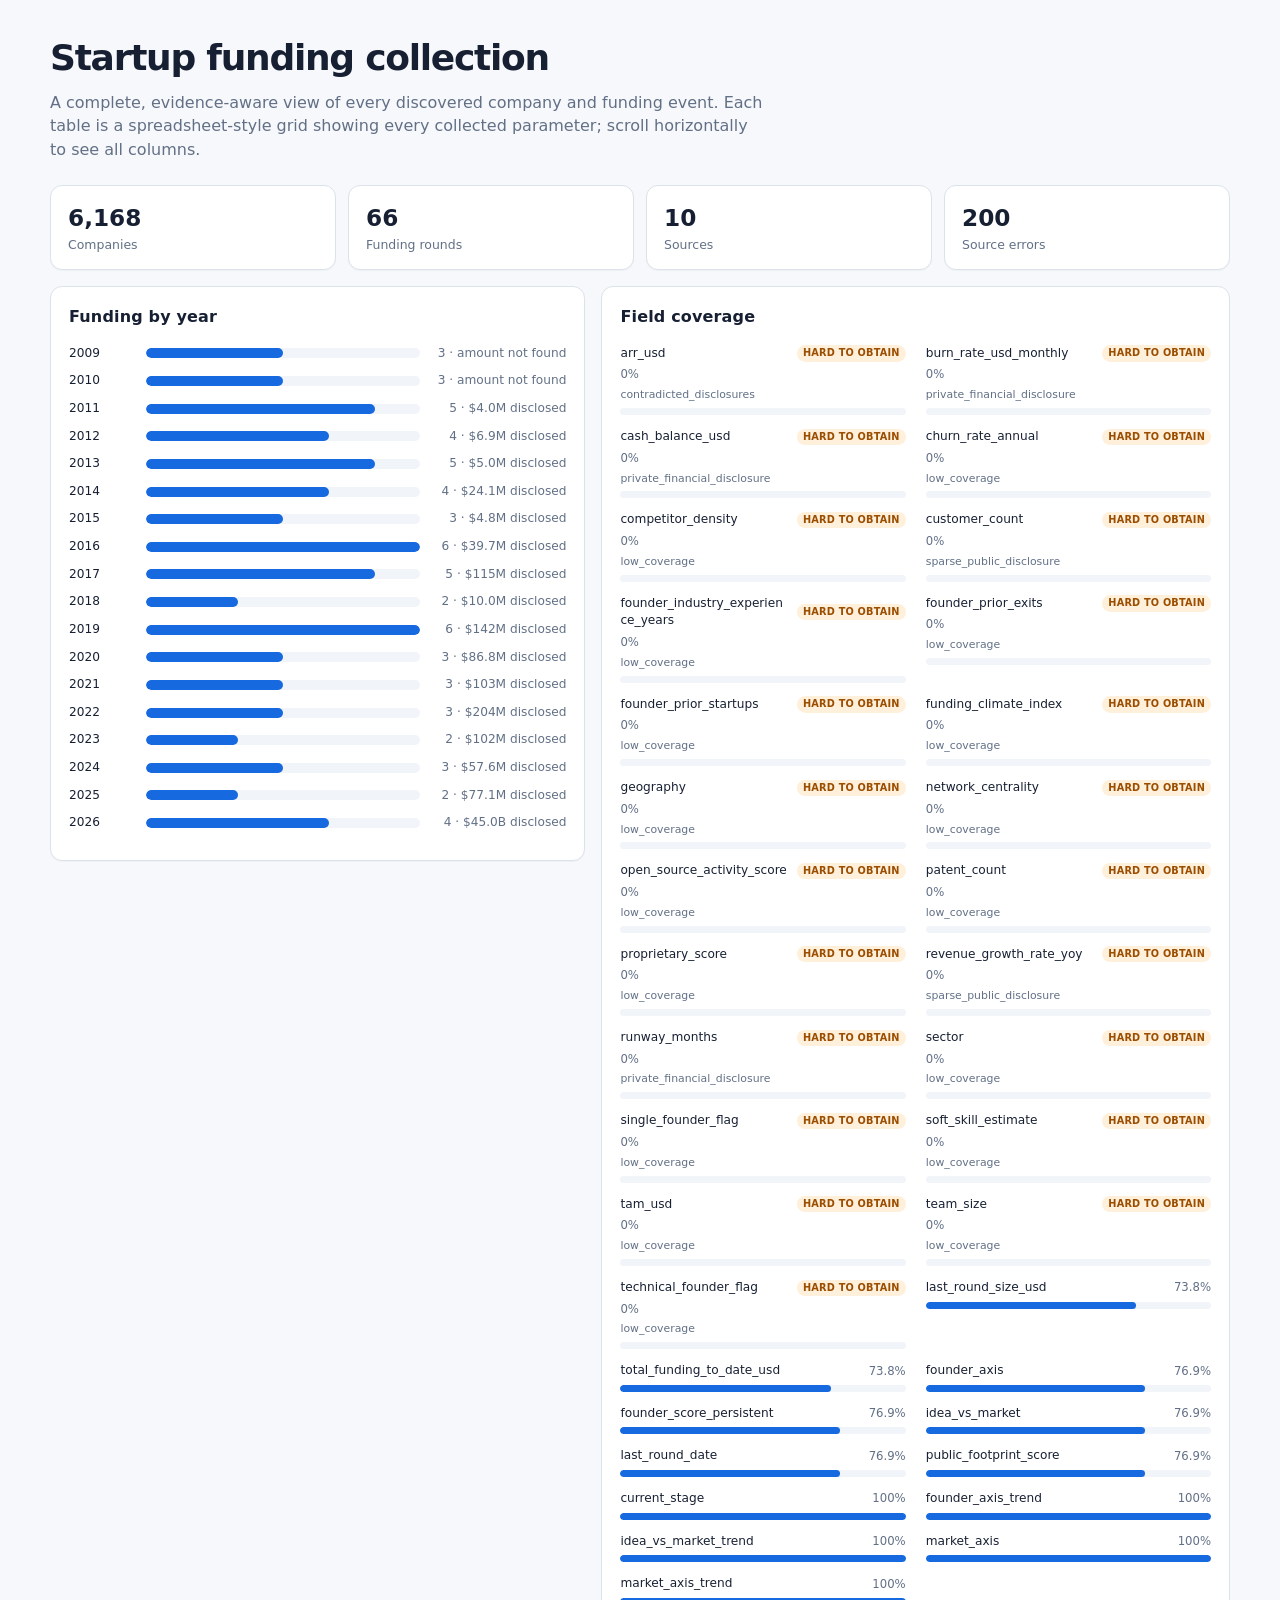
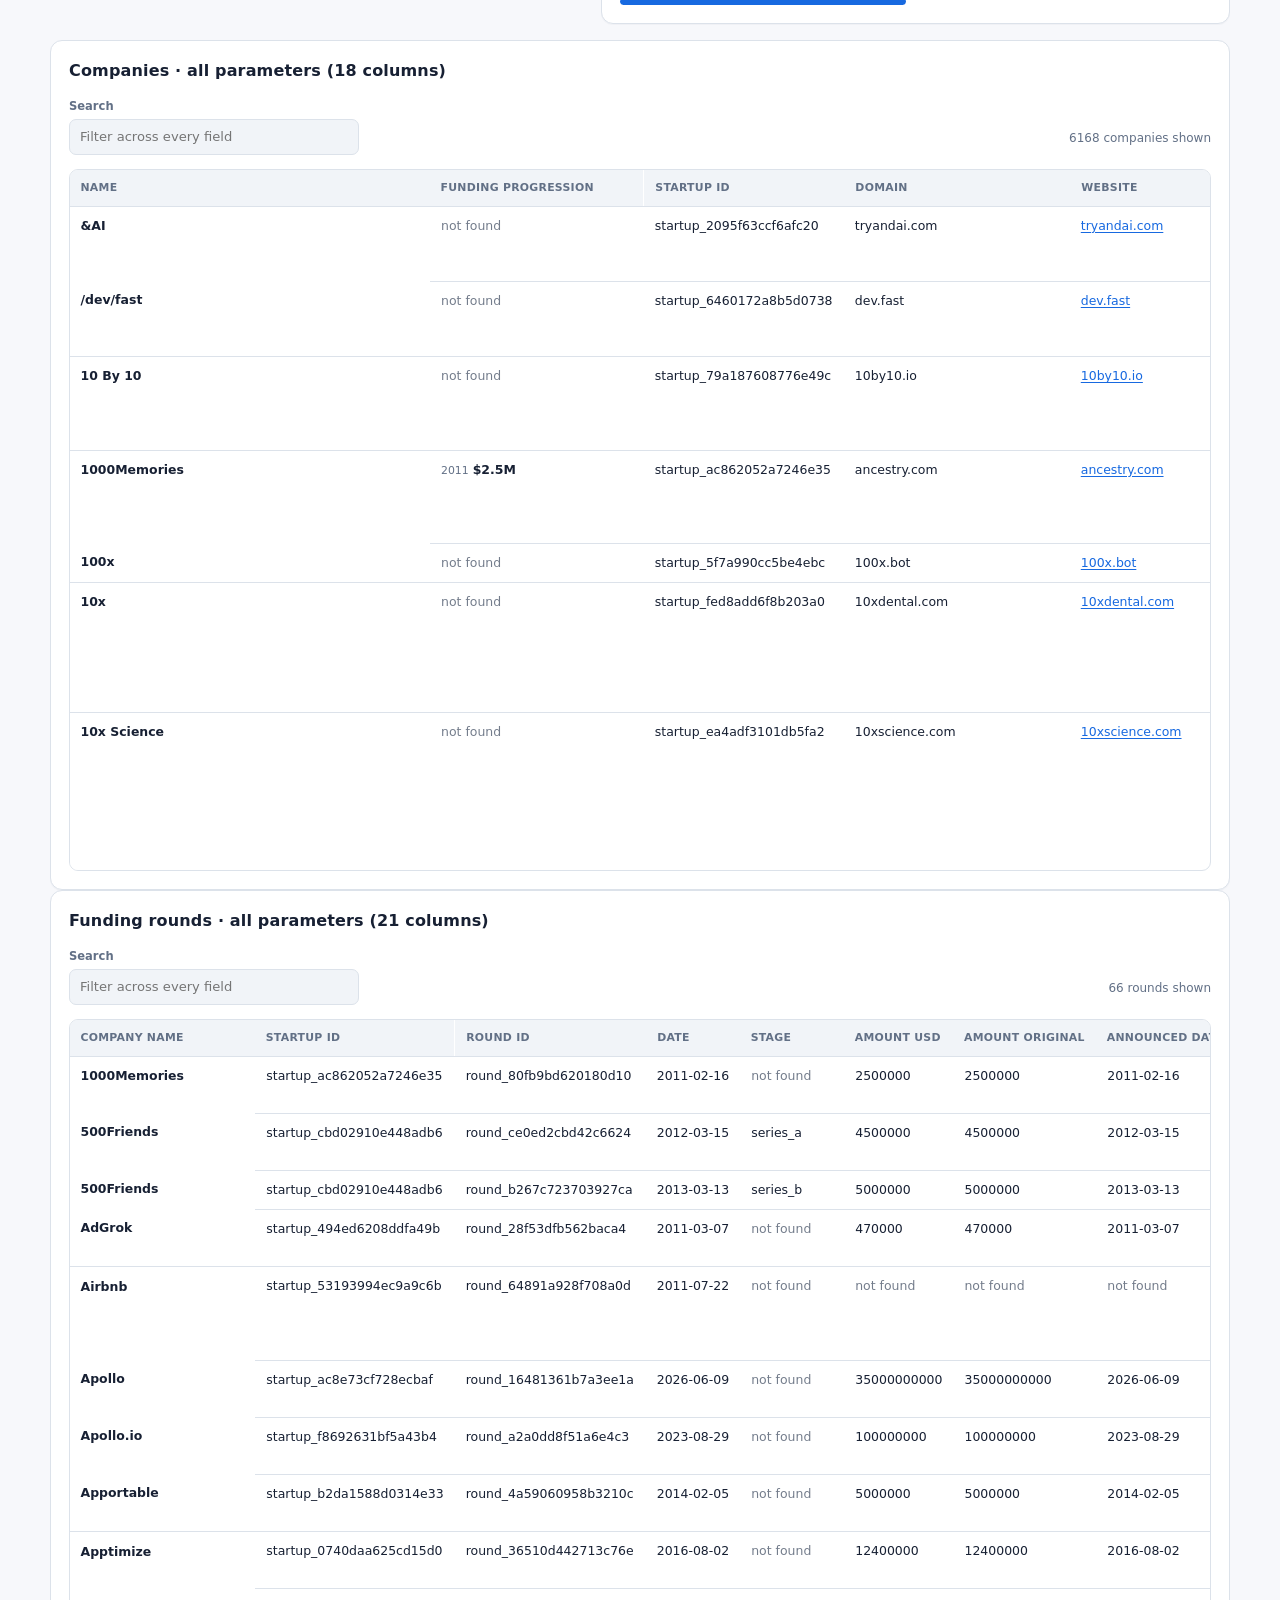
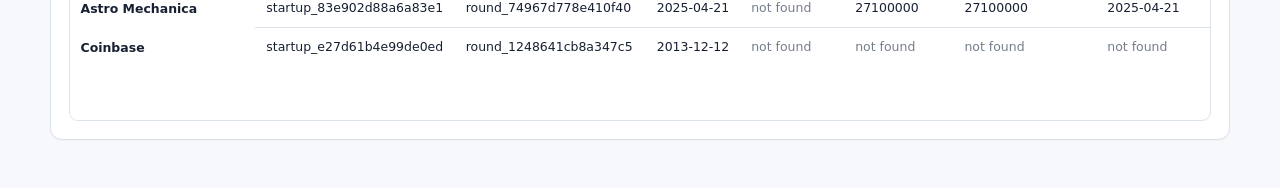
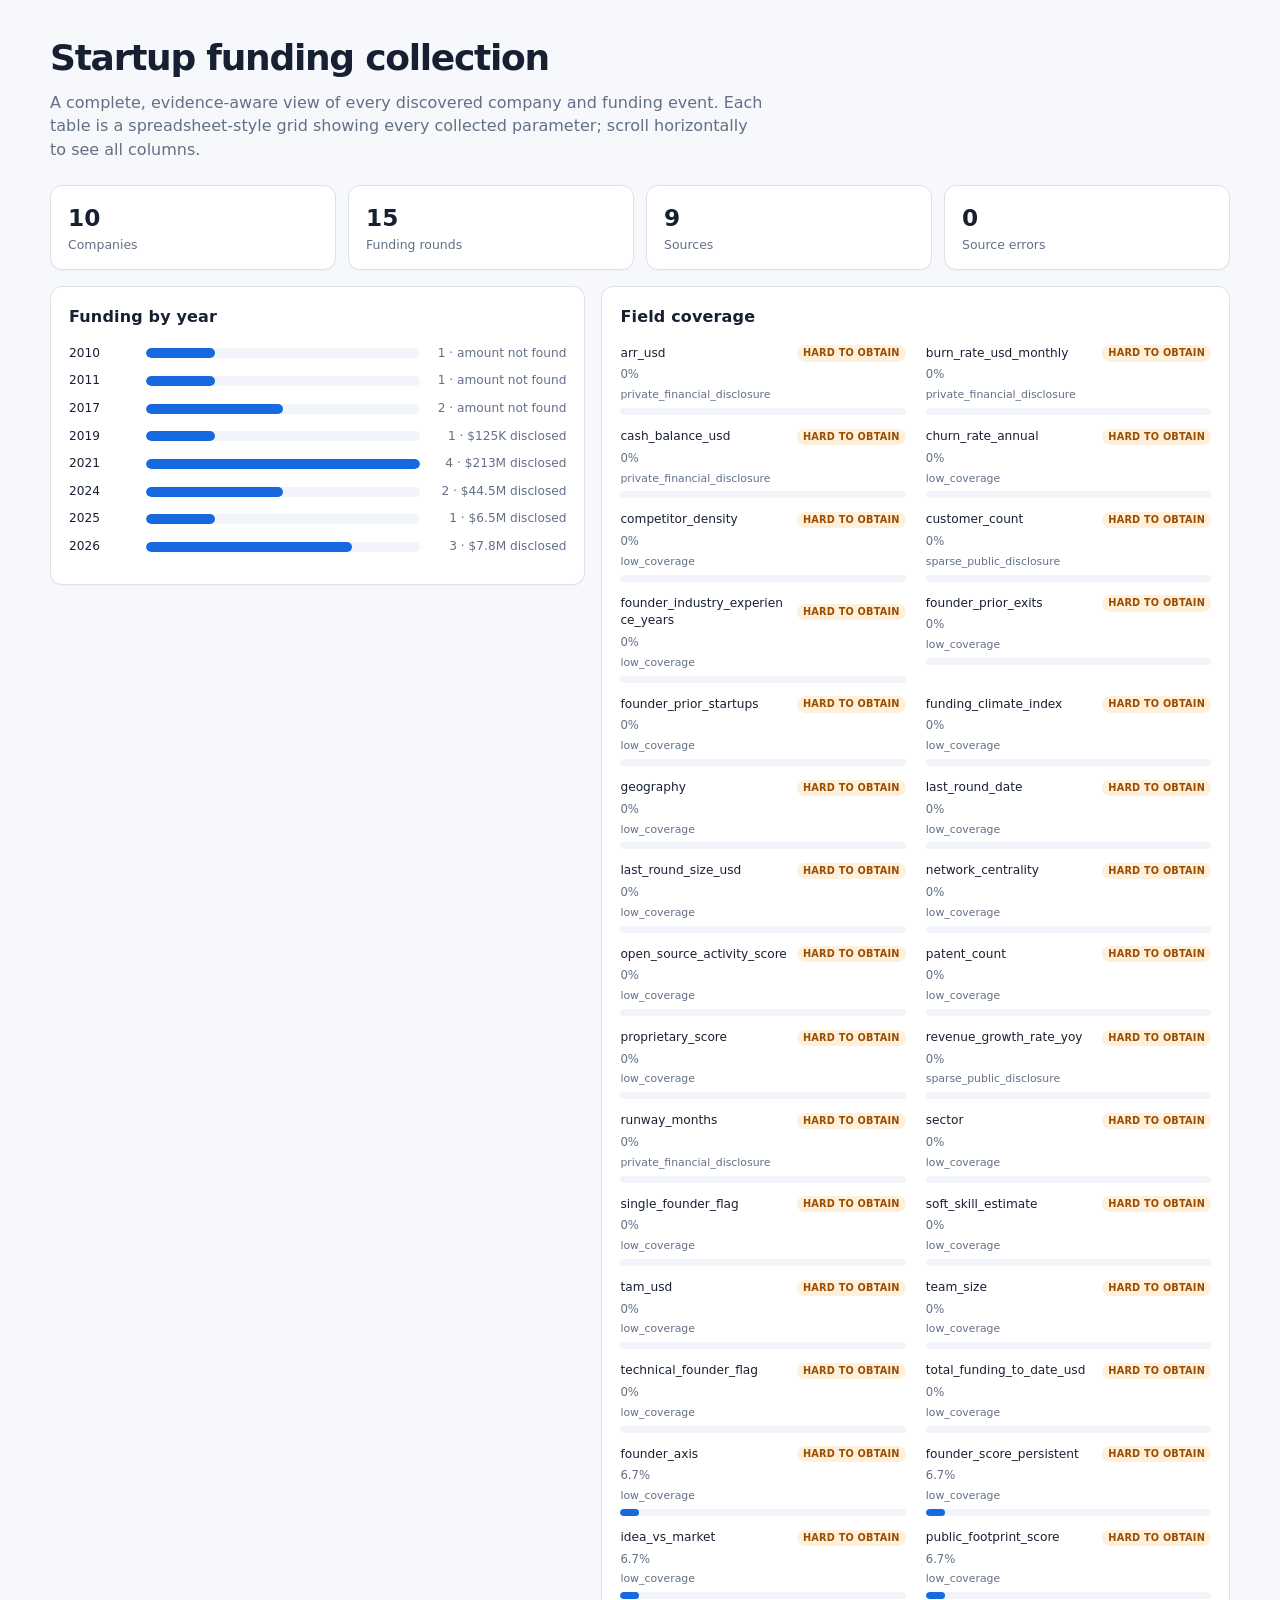
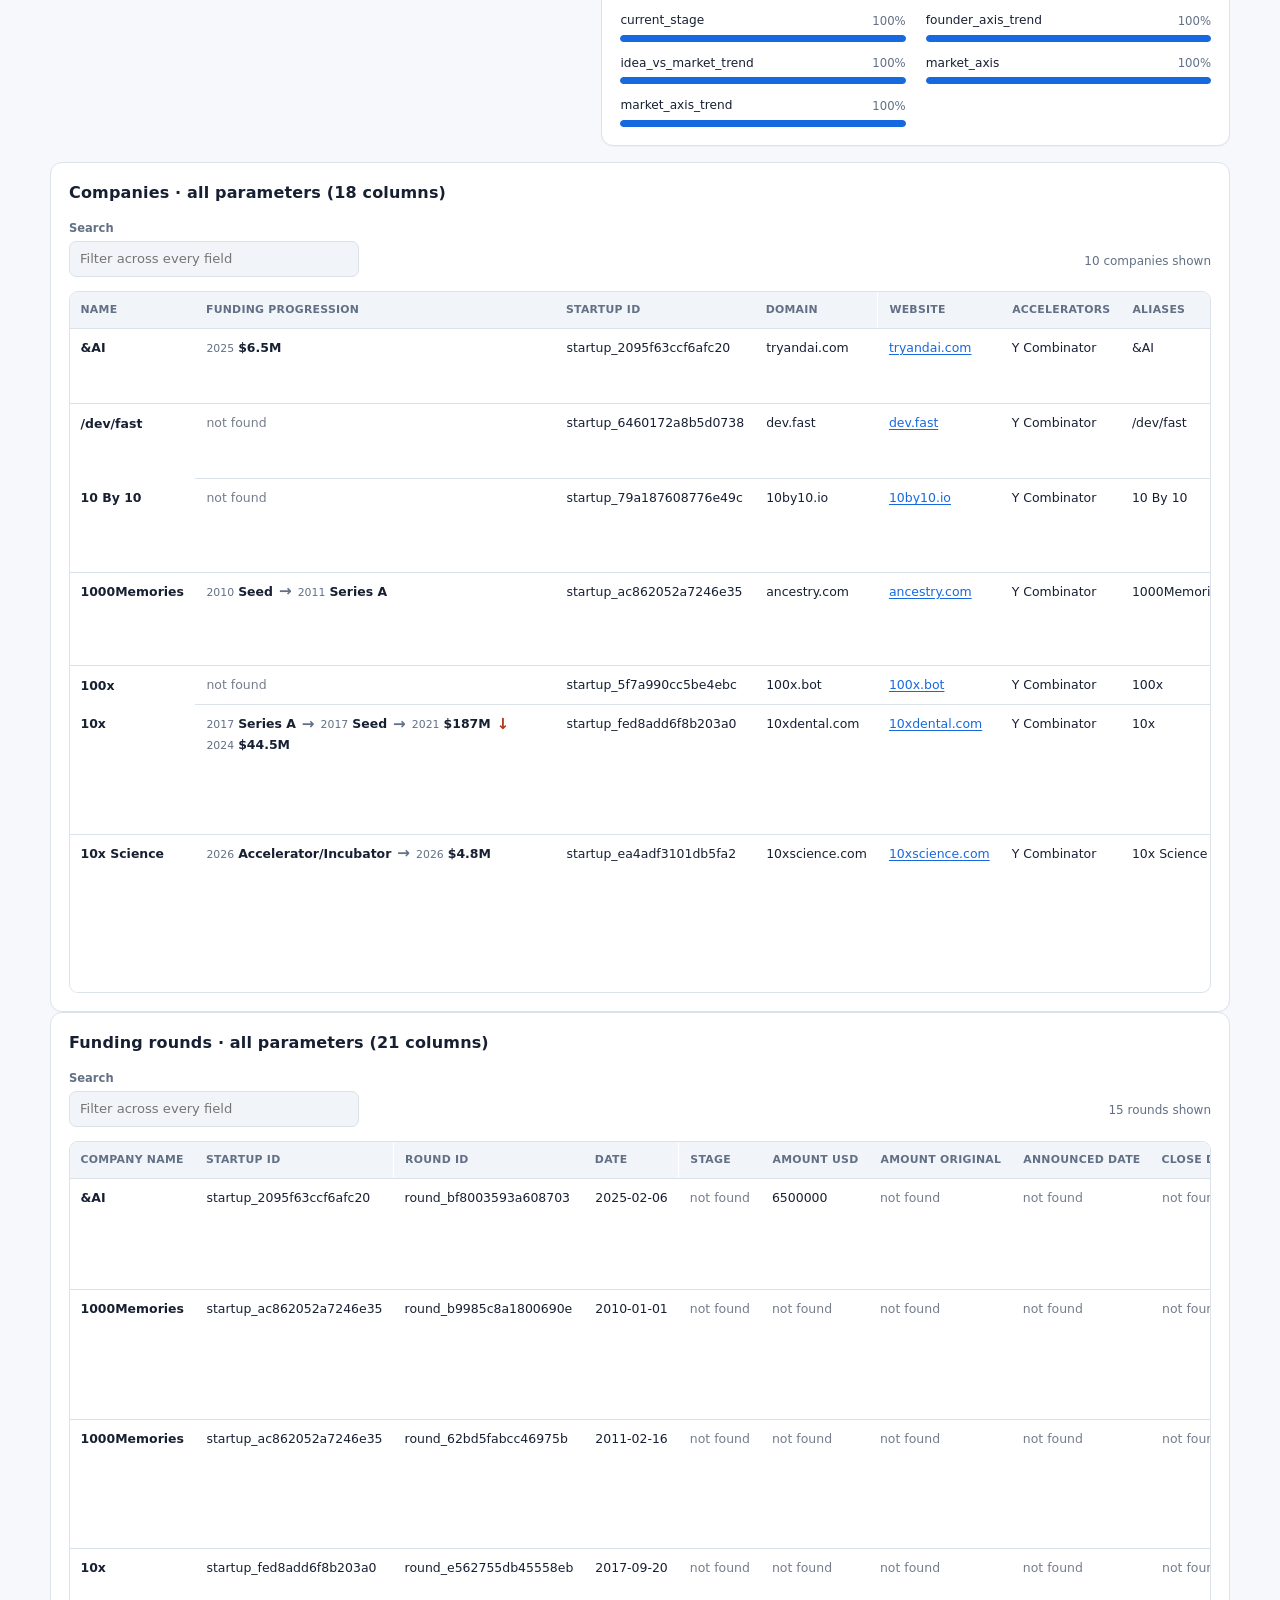
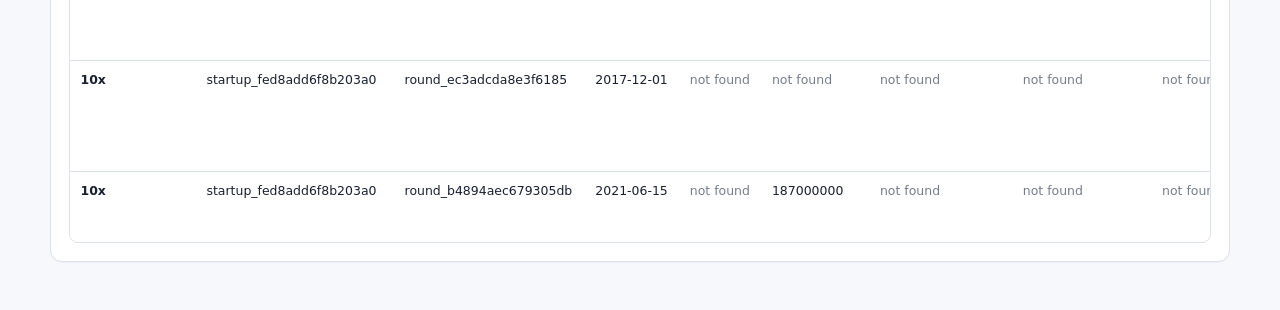
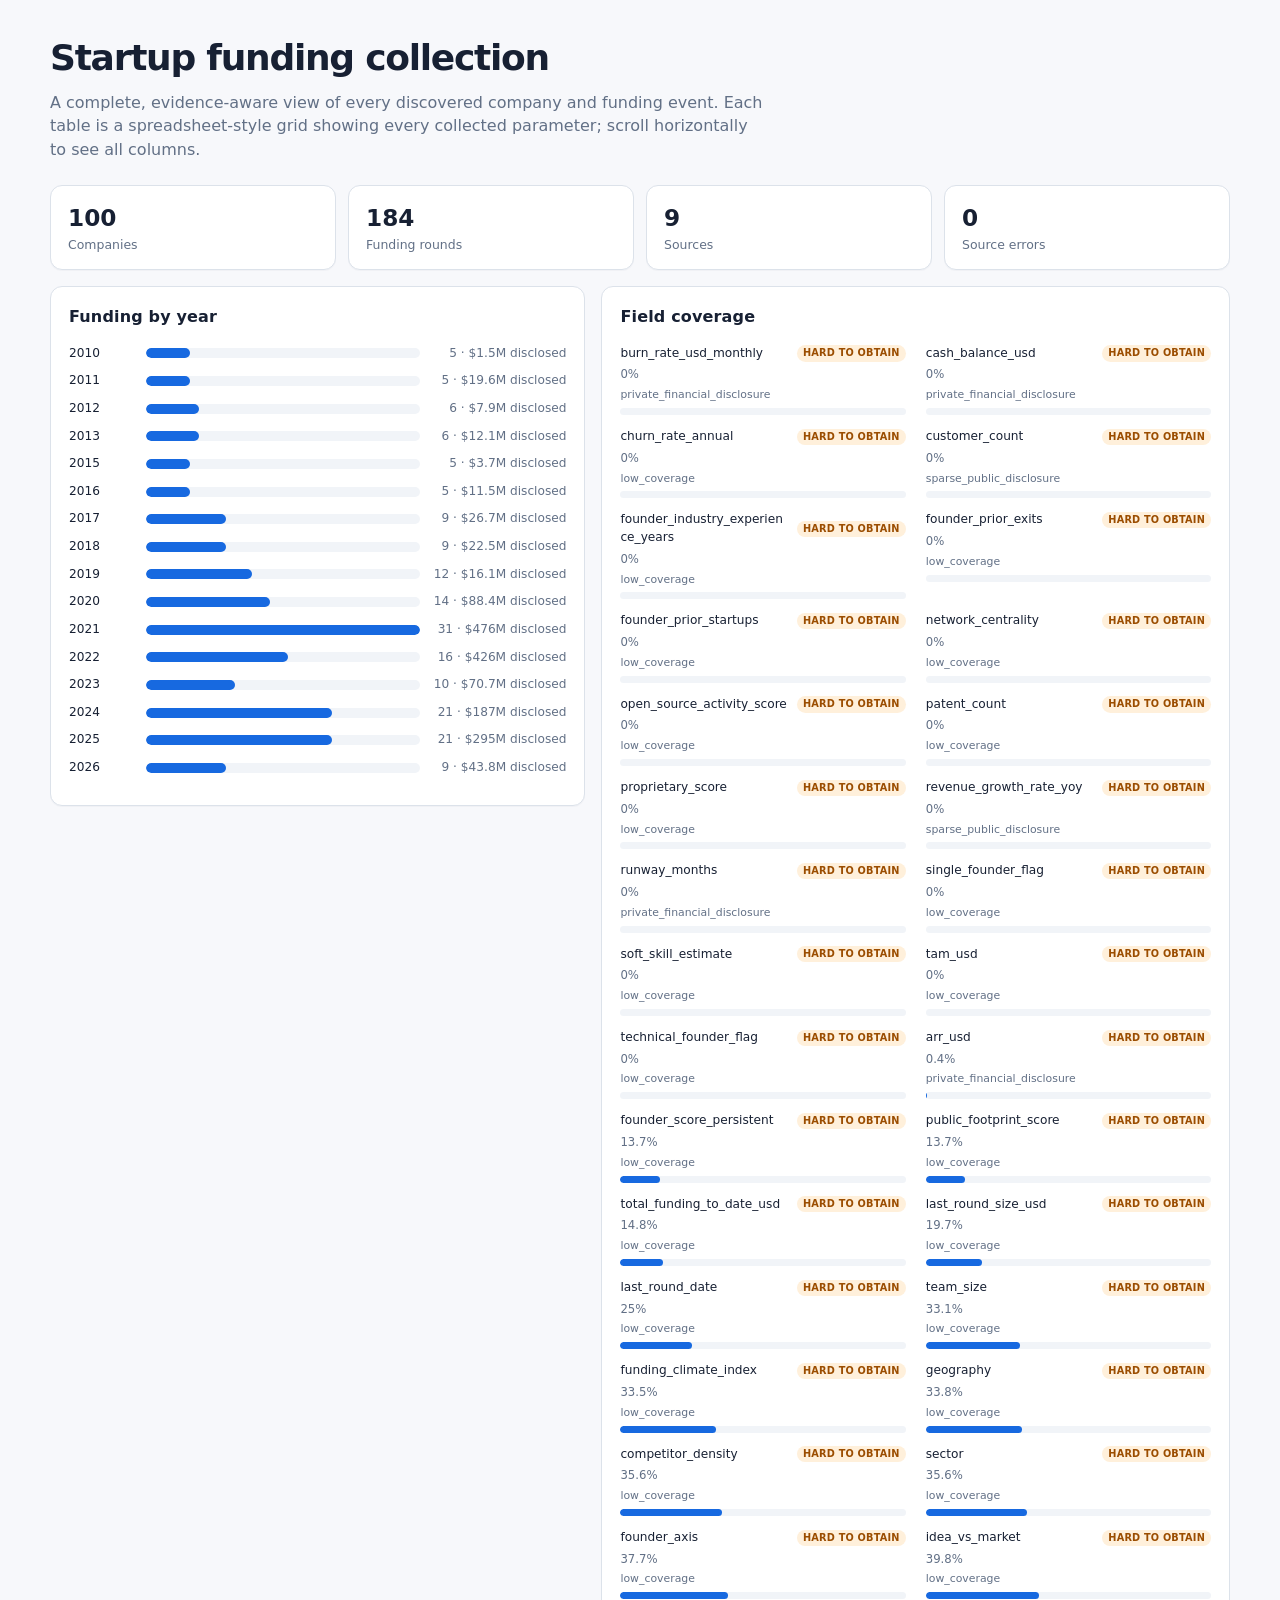
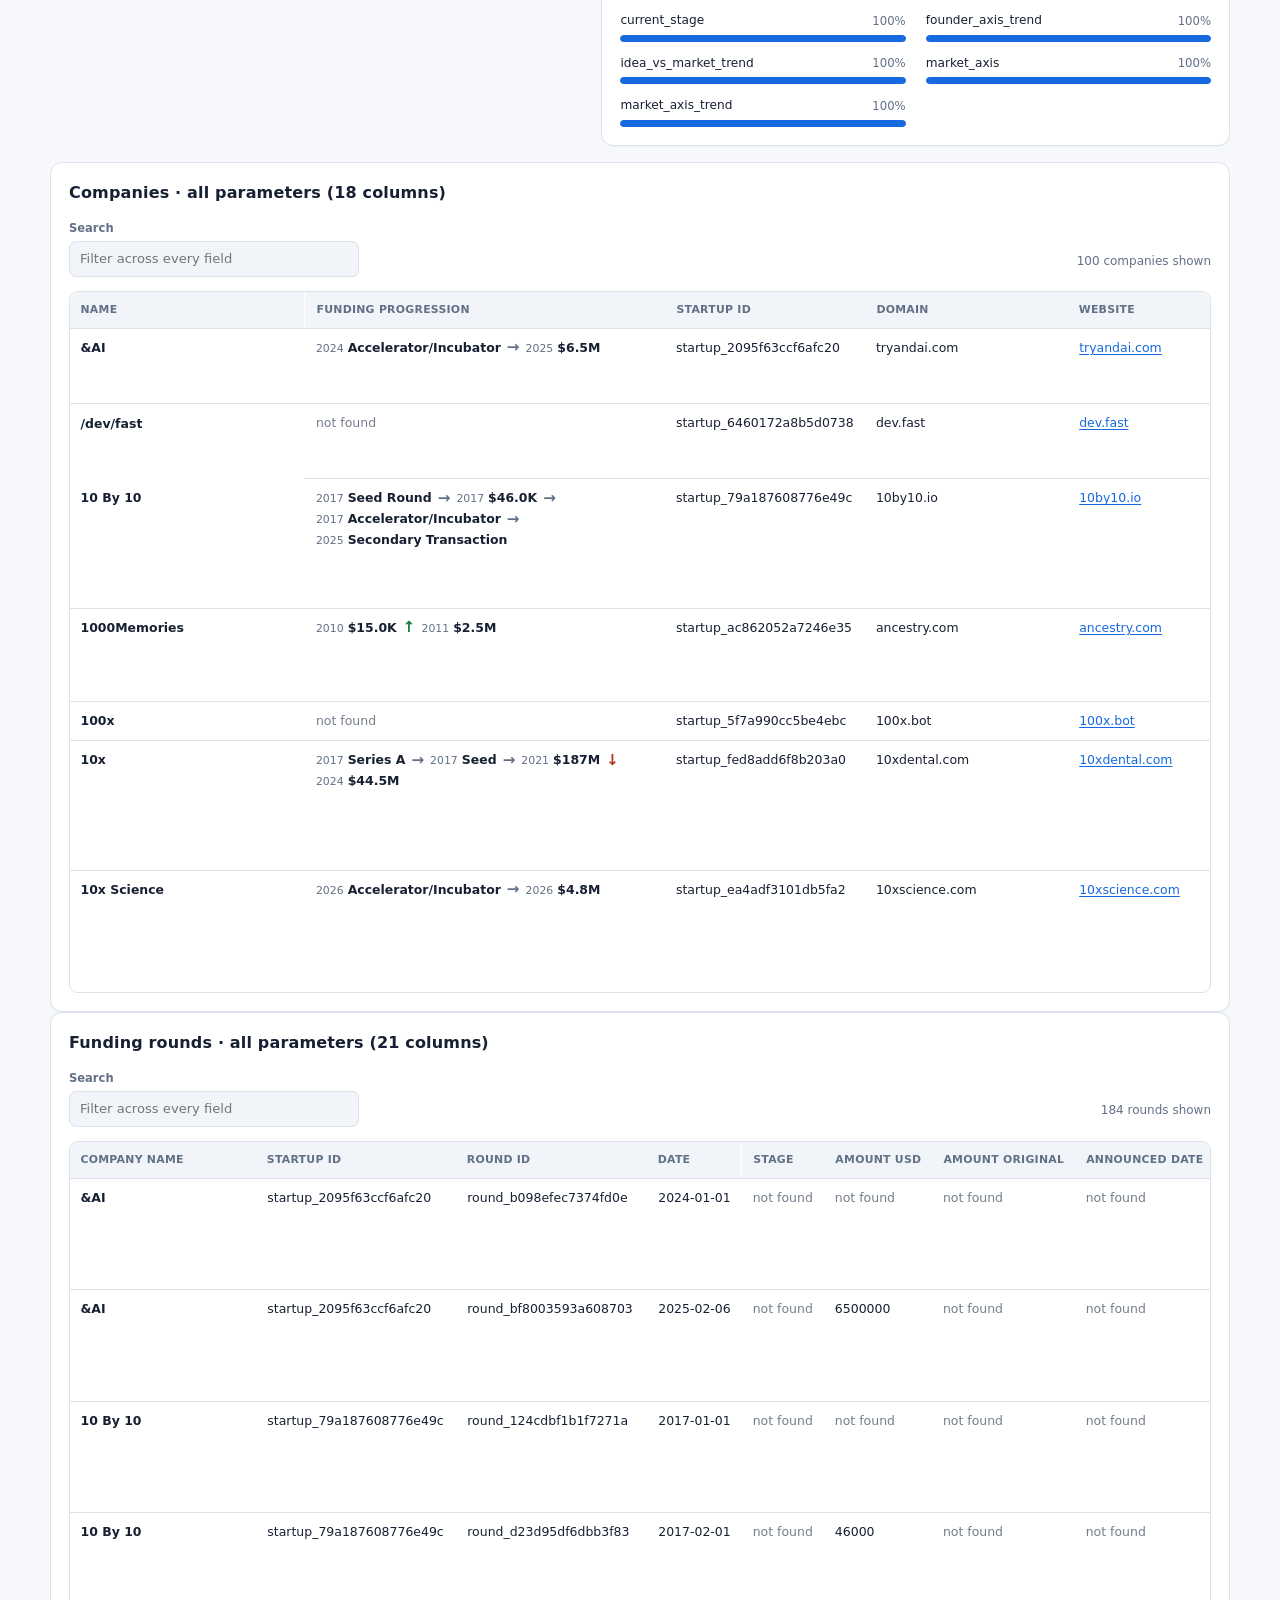
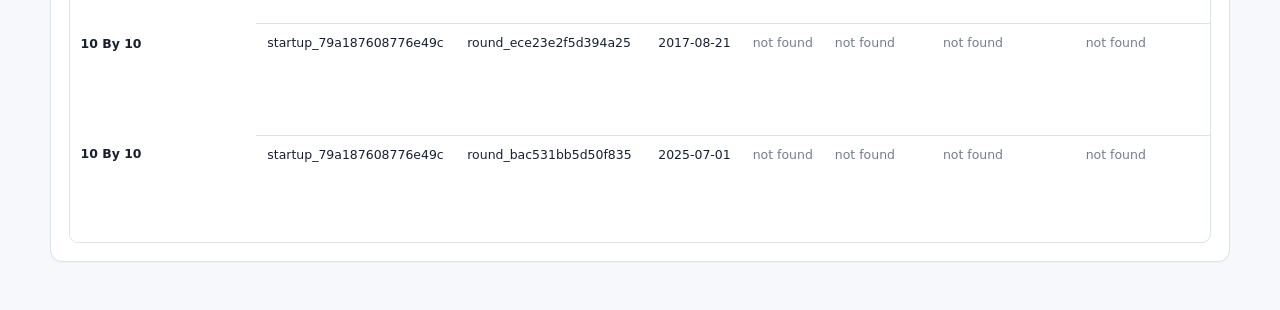
